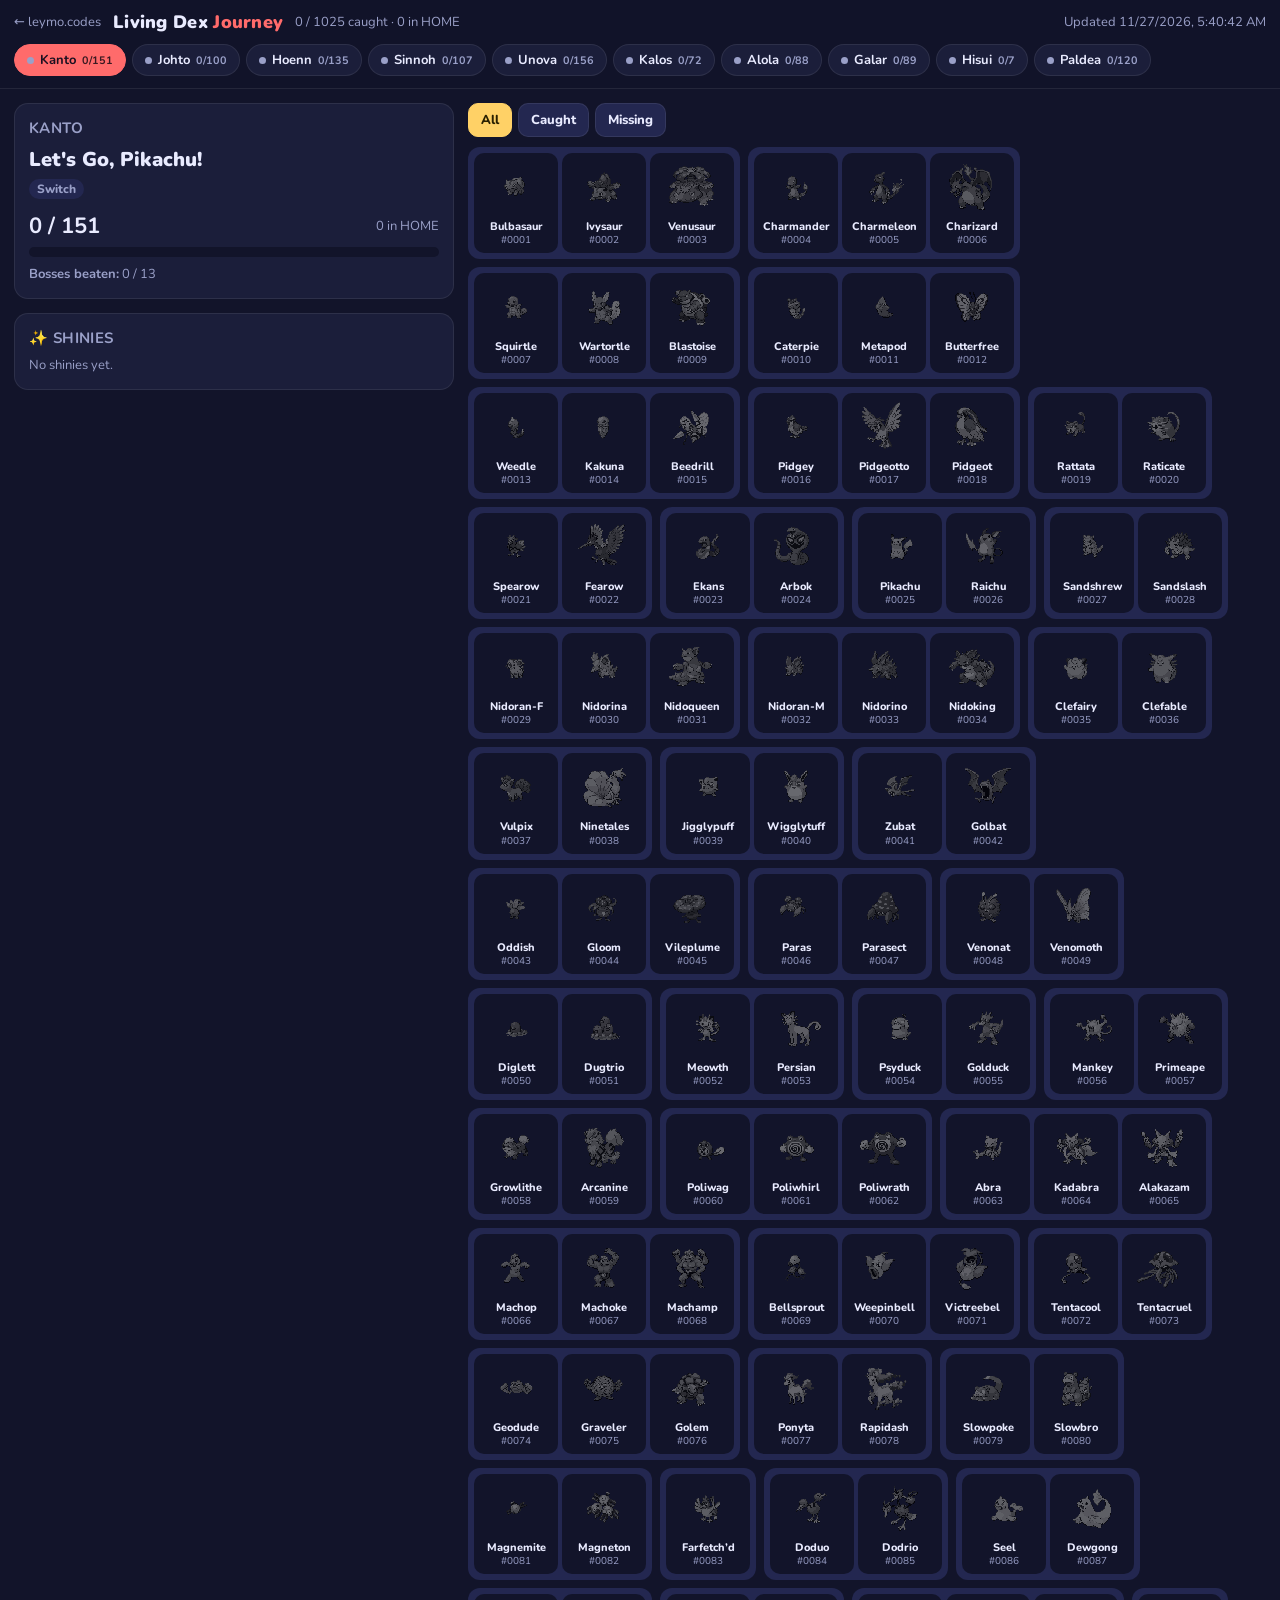
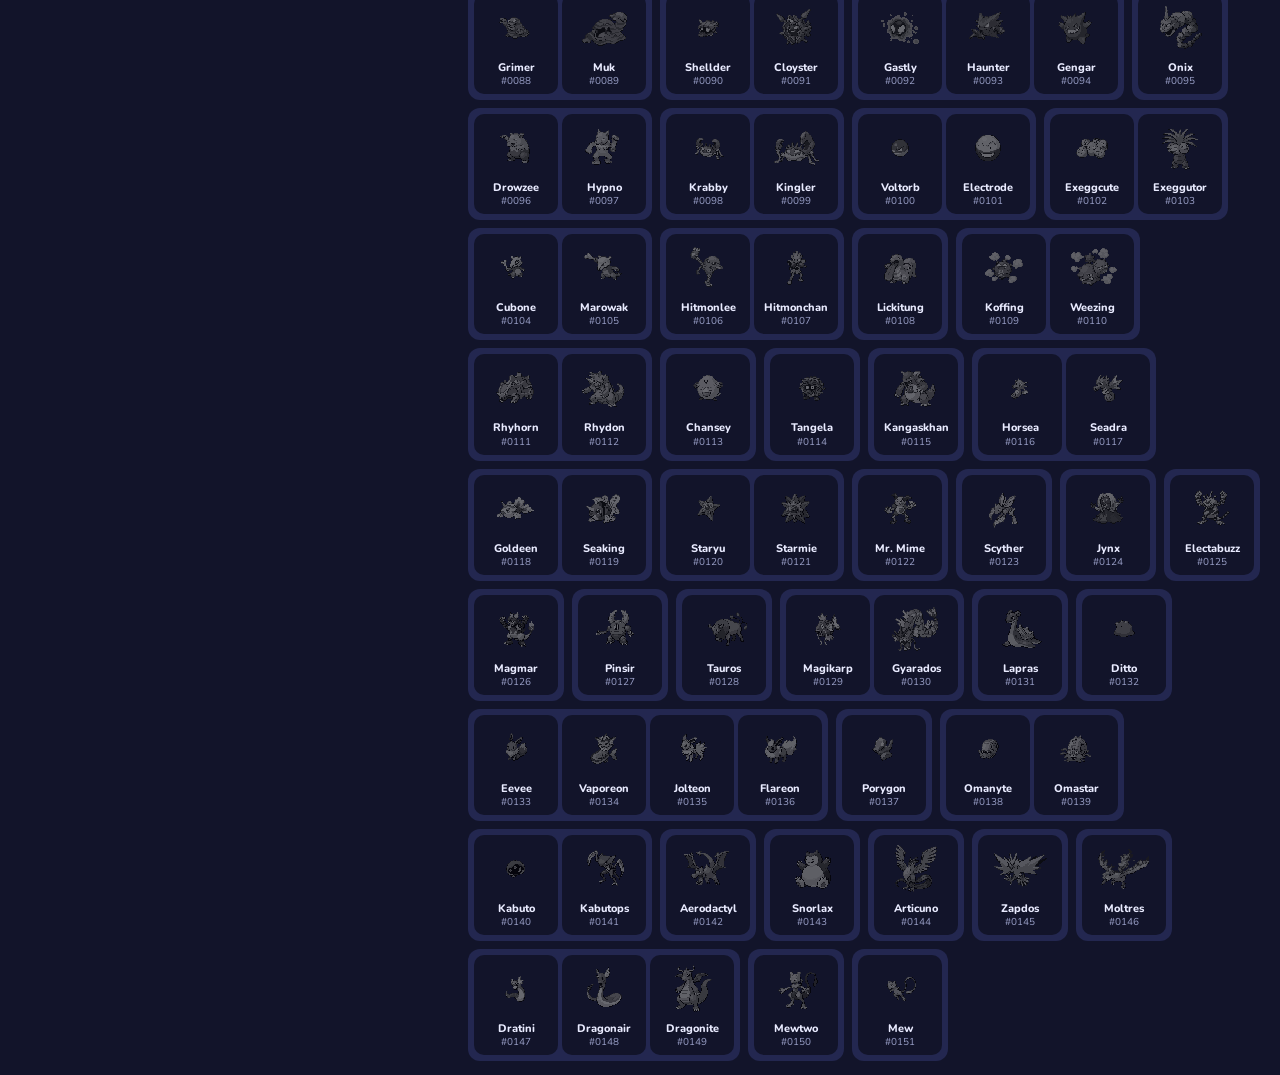
==== livingdex/index.html @ 17315342 "Add Living Dex Journey page Read-only page at /livingdex showing living dex progress, shinies and Ha" ====
<!DOCTYPE html>
<html lang="en">
<head>
<meta charset="utf-8">
<title>Living Dex Journey — Leymo</title>
<meta name="viewport" content="width=device-width, initial-scale=1">
<link rel="preconnect" href="https://fonts.googleapis.com">
<link href="https://fonts.googleapis.com/css2?family=Nunito:wght@500;700;800;900&display=swap" rel="stylesheet">
<style>
:root{
  --bg:#12142a; --panel:#1b1e3a; --panel2:#232750; --line:rgba(255,255,255,.08);
  --text:#e9ebff; --muted:#9aa0c8; --accent:#ff6b6b; --accent2:#ffd166; --good:#5ee0a0; --bad:#ff5d73; --home:#7cc4ff;
  --r:14px;
}
*{box-sizing:border-box}
html,body{margin:0;font-family:Nunito,"Segoe UI",system-ui,sans-serif;color:var(--text)}
body.control{background:var(--bg)}
body.overlay{background:transparent;overflow:hidden}
button,input,select{font:inherit;color:inherit}
.hidden{display:none!important}

/* ---------- CONTROL ---------- */
header{position:sticky;top:0;z-index:5;background:rgba(18,20,42,.95);backdrop-filter:blur(6px);border-bottom:1px solid var(--line);padding:10px 14px}
.topline{display:flex;align-items:center;gap:12px;flex-wrap:wrap}
.brand{font-weight:900;font-size:18px;letter-spacing:.3px}
.brand span{color:var(--accent)}
.total{color:var(--muted);font-size:13px}
.bank{margin-left:auto;font-size:13px;padding:5px 10px;border-radius:999px;background:rgba(255,93,115,.15);color:#ffb3bf;border:1px solid rgba(255,93,115,.35)}
.tabs{display:flex;gap:6px;margin-top:10px;overflow-x:auto;padding-bottom:2px}
.tab{flex:0 0 auto;border:1px solid var(--line);background:var(--panel);border-radius:999px;padding:6px 12px;cursor:pointer;font-weight:700;font-size:13px;display:flex;gap:6px;align-items:center}
.tab small{color:var(--muted);font-weight:700}
.tab.on{background:var(--accent);border-color:var(--accent);color:#1a1020}
.tab.on small{color:#3b1a22}
.tab .dot{width:7px;height:7px;border-radius:50%;background:var(--muted)}
.tab .dot.done{background:var(--good)}
.tab .dot.ds{background:#ffb3bf}
main{padding:14px;display:grid;grid-template-columns:minmax(320px,440px) 1fr;gap:14px;align-items:start}
@media (max-width:860px){main{grid-template-columns:1fr}}
.card{background:var(--panel);border:1px solid var(--line);border-radius:var(--r);padding:14px;margin-bottom:14px}
.card h2{margin:0 0 8px;font-size:15px;letter-spacing:.4px;text-transform:uppercase;color:var(--muted)}
.gname{font-size:20px;font-weight:900;margin:0}
.chip{display:inline-block;font-size:12px;font-weight:800;padding:2px 8px;border-radius:999px;background:var(--panel2);color:var(--muted);margin:6px 6px 0 0}
.chip.warn{background:rgba(255,93,115,.18);color:#ffb3bf}
.small{font-size:13px;color:var(--muted);line-height:1.45;margin:8px 0 0}
.row{display:flex;gap:8px;align-items:center;flex-wrap:wrap}
.btn{border:1px solid var(--line);background:var(--panel2);border-radius:10px;padding:7px 12px;cursor:pointer;font-weight:800;font-size:13px}
.btn:hover{border-color:rgba(255,255,255,.25)}
.btn.primary{background:var(--accent);border-color:var(--accent);color:#1a1020}
input[type=number],input[type=text],select{background:var(--bg);border:1px solid var(--line);border-radius:10px;padding:7px 10px;width:100%}
input[type=number]{width:80px}
.capbox{display:flex;gap:12px;align-items:stretch;margin:4px 0 10px}
.capbig{flex:1;background:var(--bg);border-radius:12px;padding:10px 12px}
.capbig .lbl{font-size:12px;color:var(--muted);font-weight:800;text-transform:uppercase}
.capbig .val{font-size:26px;font-weight:900}
.status{font-weight:900;border-radius:10px;padding:8px 10px;text-align:center;margin-top:8px}
.status.ok{background:rgba(94,224,160,.15);color:var(--good)}
.status.over{background:rgba(255,93,115,.18);color:var(--bad)}
.boss{display:grid;grid-template-columns:22px 1fr 64px;gap:8px;align-items:center;padding:5px 6px;border-radius:8px}
.boss.next{background:rgba(255,209,102,.12);outline:1px solid rgba(255,209,102,.4)}
.boss.beat .bn{text-decoration:line-through;color:var(--muted)}
.boss input[type=number]{width:64px;padding:4px 6px}
.boss input[type=checkbox]{width:18px;height:18px;accent-color:var(--accent)}
.bosses{max-height:360px;overflow:auto;margin-top:6px}
.bar{height:10px;background:var(--bg);border-radius:999px;overflow:hidden;display:flex}
.bar i{display:block;height:100%}
.bar .c{background:var(--accent2)} .bar .h{background:var(--home)}
.legend{display:flex;gap:12px;font-size:12px;color:var(--muted);margin-top:6px;flex-wrap:wrap}
.legend b{display:inline-block;width:10px;height:10px;border-radius:3px;margin-right:4px;vertical-align:-1px}
.filters{display:flex;gap:6px;flex-wrap:wrap;margin-bottom:10px}
.filters .btn.on{background:var(--accent2);color:#2a2000;border-color:var(--accent2)}
.fam{display:flex;gap:10px;align-items:center;padding:8px;border-radius:12px;background:var(--panel2);margin-bottom:8px;flex-wrap:wrap}
.fam .need{min-width:150px;font-weight:900;font-size:14px}
.fam .need small{display:block;color:var(--muted);font-weight:700;font-size:12px}
.mons{display:flex;gap:6px;flex-wrap:wrap}
.mon{width:84px;border-radius:10px;background:var(--bg);border:2px solid transparent;padding:4px;text-align:center;cursor:pointer;position:relative;user-select:none}
.mon img{width:56px;height:56px;image-rendering:pixelated;filter:grayscale(1) brightness(.55);opacity:.7}
.mon .nm{font-size:11px;font-weight:800;line-height:1.1;white-space:nowrap;overflow:hidden;text-overflow:ellipsis}
.mon .no{font-size:10px;color:var(--muted)}
.mon.s1{border-color:var(--accent2)} .mon.s1 img{filter:none;opacity:1}
.mon.s2{border-color:var(--home)} .mon.s2 img{filter:none;opacity:1}
.mon .tag{position:absolute;top:3px;right:3px;font-size:9px;font-weight:900;padding:1px 4px;border-radius:5px;background:var(--panel2);color:var(--muted)}
.mon .tag.M{background:rgba(255,93,115,.25);color:#ffb3bf}
.mon .tag.L{background:rgba(255,209,102,.2);color:var(--accent2)}
.mon .tag.D{background:rgba(124,196,255,.2);color:var(--home)}
.mon .st{position:absolute;top:3px;left:3px;font-size:9px;font-weight:900;padding:1px 4px;border-radius:5px}
.mon.s1 .st{background:var(--accent2);color:#2a2000}
.mon.s2 .st{background:var(--home);color:#06223a}
.toggle{display:flex;align-items:center;gap:8px;font-size:14px;font-weight:700;margin:6px 0}
.toggle input{width:18px;height:18px;accent-color:var(--accent)}
.shinyrow{display:flex;gap:8px;align-items:center;margin-top:8px}
.shinyrow img{width:56px;height:56px;image-rendering:pixelated}
code{background:var(--bg);padding:2px 6px;border-radius:6px;font-size:12px;word-break:break-all}
ol.help{padding-left:18px;margin:6px 0 0;font-size:13px;color:var(--muted);line-height:1.55}

/* ---------- OVERLAY ---------- */
.ov{width:440px;margin:10px;padding:14px 16px 12px;border-radius:18px;background:rgba(18,20,42,.86);border:2px solid rgba(255,107,107,.55);box-shadow:0 8px 30px rgba(0,0,0,.45)}
.ov-top{display:flex;justify-content:space-between;align-items:baseline;gap:10px}
.ov-region{font-weight:900;font-size:22px;letter-spacing:.5px}
.ov-region span{color:var(--accent)}
.ov-game{font-size:13px;color:var(--muted);font-weight:800;text-align:right}
.ov-sec{margin-top:10px}
.ov-lbl{font-size:11px;font-weight:900;letter-spacing:1px;text-transform:uppercase;color:var(--muted)}
.ov-dexnum{font-weight:900;font-size:18px}
.ov-dexnum small{font-size:12px;color:var(--muted);font-weight:800}
.ov-cap{display:flex;gap:8px;align-items:center}
.ov-cap .boss-n{flex:1;font-weight:900;font-size:16px;line-height:1.15}
.ov-cap .boss-n small{display:block;font-size:12px;color:var(--muted)}
.ov-pill{font-weight:900;font-size:15px;padding:6px 10px;border-radius:12px;background:var(--panel2);text-align:center;line-height:1.1}
.ov-pill small{display:block;font-size:10px;color:var(--muted);letter-spacing:.8px}
.ov-pill.ok{background:rgba(94,224,160,.18);color:var(--good)}
.ov-pill.over{background:rgba(255,93,115,.22);color:var(--bad);animation:pulse 1.2s ease-in-out infinite}
@keyframes pulse{50%{box-shadow:0 0 0 4px rgba(255,93,115,.25)}}
.ov-bottom{display:flex;gap:10px;align-items:center;margin-top:10px}
.ov-bottom img{width:48px;height:48px;image-rendering:pixelated}
.ov-mini{flex:1;font-size:13px;font-weight:800}
.ov-mini small{display:block;font-size:11px;color:var(--muted);font-weight:800}
.ov-bank{margin-top:8px;font-size:12px;font-weight:900;color:#ffb3bf;text-align:center}
.pop{animation:pop .5s ease}
@keyframes pop{0%{transform:scale(1)}40%{transform:scale(1.04)}100%{transform:scale(1)}}
.how{margin-top:8px;display:grid;gap:3px;width:100%}
.how div{font-size:12px;color:var(--muted);line-height:1.35}
.how b{color:var(--text);font-weight:800}
.k{display:inline-block;font-size:10px;font-weight:900;padding:1px 5px;border-radius:5px;margin-right:4px;vertical-align:1px}
.k.wild{background:rgba(94,224,160,.15);color:var(--good)}
.k.evolve,.k.breed{background:rgba(255,255,255,.08);color:var(--text)}
.k.trade{background:rgba(124,196,255,.18);color:var(--home)}
.k.exclusive,.k.none{background:rgba(255,93,115,.2);color:#ffb3bf}
.k.event{background:rgba(255,93,115,.2);color:#ffb3bf}
.k.special,.k.dlc{background:rgba(255,209,102,.18);color:var(--accent2)}
.mon.cant img{opacity:.35}
.cantlist{font-size:12px;color:var(--muted);line-height:1.5;margin:4px 0 8px}
.cantlist b{color:var(--text)}
table.rw{width:100%;border-collapse:collapse;font-size:12px}
table.rw td{padding:4px 2px;border-top:1px solid var(--line);color:var(--muted);vertical-align:top}
table.rw td:last-child{color:var(--accent2);font-weight:800;text-align:right;white-space:nowrap}
select.var{width:auto;margin-top:8px}
.hrow{display:flex;gap:6px;align-items:center;margin-bottom:6px}
.hrow img,.hrow .himg{width:40px;height:40px;flex:0 0 40px;image-rendering:pixelated}
.hrow input[type=text]{padding:5px 8px;min-width:0}
.hlab{flex:0 0 64px;font-size:12px;font-weight:900;color:var(--muted)}
.hlab.hi{color:var(--accent2)}
.hsh{display:flex;align-items:center;gap:2px;font-size:13px;cursor:pointer}
.hsh input{accent-color:var(--accent2)}
.hf{width:860px;margin:10px;padding:18px 20px;border-radius:20px;background:rgba(18,20,42,.9);border:2px solid rgba(255,209,102,.6)}
.hf-title{font-size:26px;font-weight:900}
.hf-game{color:var(--muted);font-weight:800;font-size:14px}
.hf-team{display:grid;grid-template-columns:repeat(6,1fr);gap:10px;margin-top:14px}
.hf-slot{background:var(--panel2);border-radius:14px;padding:8px 6px 10px;text-align:center;border:2px solid transparent}
.hf-slot.mvp{border-color:var(--accent2);background:rgba(255,209,102,.12)}
.hf-slot img,.hf-empty{width:96px;height:96px;image-rendering:pixelated;display:block;margin:0 auto}
.hf-empty{line-height:96px;font-size:30px;color:var(--muted)}
.hf-tag{font-size:11px;font-weight:900;letter-spacing:.5px;color:var(--accent2)}
.hf-nick{font-weight:900;font-size:15px;white-space:nowrap;overflow:hidden;text-overflow:ellipsis}
.hf-sp{font-size:11px;color:var(--muted);font-weight:800;min-height:14px}
.hf-hml{margin-top:14px;font-size:11px;font-weight:900;letter-spacing:1px;text-transform:uppercase;color:var(--muted)}
.hf-hms{display:flex;gap:10px;margin-top:6px}
.hf-hm{flex:1;display:flex;gap:6px;align-items:center;background:var(--panel2);border-radius:12px;padding:6px 10px;font-size:14px}
.hf-hm img{width:48px;height:48px;image-rendering:pixelated}
.hf-hm span{color:var(--muted);font-size:12px}
.hf-hm small{display:block;color:var(--muted);font-size:12px}
.hf.hf-pub{width:auto;margin:0 0 14px}
.hf.hf-pub .hf-team{grid-template-columns:repeat(auto-fit,minmax(110px,1fr))}
.hf.hf-pub .hf-hms{flex-wrap:wrap}
.pgrid{display:flex;flex-wrap:wrap;gap:8px}
.pfam{display:flex;gap:4px;padding:6px;border-radius:12px;background:var(--panel2)}
</style>
</head>
<body class="control">
<div id="app"></div>
<script>
const SPECIES = [[1,"Bulbasaur",1,0,""],[2,"Ivysaur",1,1,""],[3,"Venusaur",1,2,""],[4,"Charmander",4,0,""],[5,"Charmeleon",4,4,""],[6,"Charizard",4,5,""],[7,"Squirtle",7,0,""],[8,"Wartortle",7,7,""],[9,"Blastoise",7,8,""],[10,"Caterpie",10,0,""],[11,"Metapod",10,10,""],[12,"Butterfree",10,11,""],[13,"Weedle",13,0,""],[14,"Kakuna",13,13,""],[15,"Beedrill",13,14,""],[16,"Pidgey",16,0,""],[17,"Pidgeotto",16,16,""],[18,"Pidgeot",16,17,""],[19,"Rattata",19,0,""],[20,"Raticate",19,19,""],[21,"Spearow",21,0,""],[22,"Fearow",21,21,""],[23,"Ekans",23,0,""],[24,"Arbok",23,23,""],[25,"Pikachu",172,172,""],[26,"Raichu",172,25,""],[27,"Sandshrew",27,0,""],[28,"Sandslash",27,27,""],[29,"Nidoran-F",29,0,""],[30,"Nidorina",29,29,""],[31,"Nidoqueen",29,30,""],[32,"Nidoran-M",32,0,""],[33,"Nidorino",32,32,""],[34,"Nidoking",32,33,""],[35,"Clefairy",173,173,""],[36,"Clefable",173,35,""],[37,"Vulpix",37,0,""],[38,"Ninetales",37,37,""],[39,"Jigglypuff",174,174,""],[40,"Wigglytuff",174,39,""],[41,"Zubat",41,0,""],[42,"Golbat",41,41,""],[43,"Oddish",43,0,""],[44,"Gloom",43,43,""],[45,"Vileplume",43,44,""],[46,"Paras",46,0,""],[47,"Parasect",46,46,""],[48,"Venonat",48,0,""],[49,"Venomoth",48,48,""],[50,"Diglett",50,0,""],[51,"Dugtrio",50,50,""],[52,"Meowth",52,0,""],[53,"Persian",52,52,""],[54,"Psyduck",54,0,""],[55,"Golduck",54,54,""],[56,"Mankey",56,0,""],[57,"Primeape",56,56,""],[58,"Growlithe",58,0,""],[59,"Arcanine",58,58,""],[60,"Poliwag",60,0,""],[61,"Poliwhirl",60,60,""],[62,"Poliwrath",60,61,""],[63,"Abra",63,0,""],[64,"Kadabra",63,63,""],[65,"Alakazam",63,64,""],[66,"Machop",66,0,""],[67,"Machoke",66,66,""],[68,"Machamp",66,67,""],[69,"Bellsprout",69,0,""],[70,"Weepinbell",69,69,""],[71,"Victreebel",69,70,""],[72,"Tentacool",72,0,""],[73,"Tentacruel",72,72,""],[74,"Geodude",74,0,""],[75,"Graveler",74,74,""],[76,"Golem",74,75,""],[77,"Ponyta",77,0,""],[78,"Rapidash",77,77,""],[79,"Slowpoke",79,0,""],[80,"Slowbro",79,79,""],[81,"Magnemite",81,0,""],[82,"Magneton",81,81,""],[83,"Farfetch’d",83,0,""],[84,"Doduo",84,0,""],[85,"Dodrio",84,84,""],[86,"Seel",86,0,""],[87,"Dewgong",86,86,""],[88,"Grimer",88,0,""],[89,"Muk",88,88,""],[90,"Shellder",90,0,""],[91,"Cloyster",90,90,""],[92,"Gastly",92,0,""],[93,"Haunter",92,92,""],[94,"Gengar",92,93,""],[95,"Onix",95,0,""],[96,"Drowzee",96,0,""],[97,"Hypno",96,96,""],[98,"Krabby",98,0,""],[99,"Kingler",98,98,""],[100,"Voltorb",100,0,""],[101,"Electrode",100,100,""],[102,"Exeggcute",102,0,""],[103,"Exeggutor",102,102,""],[104,"Cubone",104,0,""],[105,"Marowak",104,104,""],[106,"Hitmonlee",236,236,""],[107,"Hitmonchan",236,236,""],[108,"Lickitung",108,0,""],[109,"Koffing",109,0,""],[110,"Weezing",109,109,""],[111,"Rhyhorn",111,0,""],[112,"Rhydon",111,111,""],[113,"Chansey",440,440,""],[114,"Tangela",114,0,""],[115,"Kangaskhan",115,0,""],[116,"Horsea",116,0,""],[117,"Seadra",116,116,""],[118,"Goldeen",118,0,""],[119,"Seaking",118,118,""],[120,"Staryu",120,0,""],[121,"Starmie",120,120,""],[122,"Mr. Mime",439,439,""],[123,"Scyther",123,0,""],[124,"Jynx",238,238,""],[125,"Electabuzz",239,239,""],[126,"Magmar",240,240,""],[127,"Pinsir",127,0,""],[128,"Tauros",128,0,""],[129,"Magikarp",129,0,""],[130,"Gyarados",129,129,""],[131,"Lapras",131,0,""],[132,"Ditto",132,0,""],[133,"Eevee",133,0,""],[134,"Vaporeon",133,133,""],[135,"Jolteon",133,133,""],[136,"Flareon",133,133,""],[137,"Porygon",137,0,""],[138,"Omanyte",138,0,""],[139,"Omastar",138,138,""],[140,"Kabuto",140,0,""],[141,"Kabutops",140,140,""],[142,"Aerodactyl",142,0,""],[143,"Snorlax",446,446,""],[144,"Articuno",144,0,"L"],[145,"Zapdos",145,0,"L"],[146,"Moltres",146,0,"L"],[147,"Dratini",147,0,""],[148,"Dragonair",147,147,""],[149,"Dragonite",147,148,""],[150,"Mewtwo",150,0,"L"],[151,"Mew",151,0,"M"],[152,"Chikorita",152,0,""],[153,"Bayleef",152,152,""],[154,"Meganium",152,153,""],[155,"Cyndaquil",155,0,""],[156,"Quilava",155,155,""],[157,"Typhlosion",155,156,""],[158,"Totodile",158,0,""],[159,"Croconaw",158,158,""],[160,"Feraligatr",158,159,""],[161,"Sentret",161,0,""],[162,"Furret",161,161,""],[163,"Hoothoot",163,0,""],[164,"Noctowl",163,163,""],[165,"Ledyba",165,0,""],[166,"Ledian",165,165,""],[167,"Spinarak",167,0,""],[168,"Ariados",167,167,""],[169,"Crobat",41,42,""],[170,"Chinchou",170,0,""],[171,"Lanturn",170,170,""],[172,"Pichu",172,0,""],[173,"Cleffa",173,0,""],[174,"Igglybuff",174,0,""],[175,"Togepi",175,0,""],[176,"Togetic",175,175,""],[177,"Natu",177,0,""],[178,"Xatu",177,177,""],[179,"Mareep",179,0,""],[180,"Flaaffy",179,179,""],[181,"Ampharos",179,180,""],[182,"Bellossom",43,44,""],[183,"Marill",298,298,""],[184,"Azumarill",298,183,""],[185,"Sudowoodo",438,438,""],[186,"Politoed",60,61,""],[187,"Hoppip",187,0,""],[188,"Skiploom",187,187,""],[189,"Jumpluff",187,188,""],[190,"Aipom",190,0,""],[191,"Sunkern",191,0,""],[192,"Sunflora",191,191,""],[193,"Yanma",193,0,""],[194,"Wooper",194,0,""],[195,"Quagsire",194,194,""],[196,"Espeon",133,133,""],[197,"Umbreon",133,133,""],[198,"Murkrow",198,0,""],[199,"Slowking",79,79,""],[200,"Misdreavus",200,0,""],[201,"Unown",201,0,""],[202,"Wobbuffet",360,360,""],[203,"Girafarig",203,0,""],[204,"Pineco",204,0,""],[205,"Forretress",204,204,""],[206,"Dunsparce",206,0,""],[207,"Gligar",207,0,""],[208,"Steelix",95,95,""],[209,"Snubbull",209,0,""],[210,"Granbull",209,209,""],[211,"Qwilfish",211,0,""],[212,"Scizor",123,123,""],[213,"Shuckle",213,0,""],[214,"Heracross",214,0,""],[215,"Sneasel",215,0,""],[216,"Teddiursa",216,0,""],[217,"Ursaring",216,216,""],[218,"Slugma",218,0,""],[219,"Magcargo",218,218,""],[220,"Swinub",220,0,""],[221,"Piloswine",220,220,""],[222,"Corsola",222,0,""],[223,"Remoraid",223,0,""],[224,"Octillery",223,223,""],[225,"Delibird",225,0,""],[226,"Mantine",458,458,""],[227,"Skarmory",227,0,""],[228,"Houndour",228,0,""],[229,"Houndoom",228,228,""],[230,"Kingdra",116,117,""],[231,"Phanpy",231,0,""],[232,"Donphan",231,231,""],[233,"Porygon2",137,137,""],[234,"Stantler",234,0,""],[235,"Smeargle",235,0,""],[236,"Tyrogue",236,0,""],[237,"Hitmontop",236,236,""],[238,"Smoochum",238,0,""],[239,"Elekid",239,0,""],[240,"Magby",240,0,""],[241,"Miltank",241,0,""],[242,"Blissey",440,113,""],[243,"Raikou",243,0,"L"],[244,"Entei",244,0,"L"],[245,"Suicune",245,0,"L"],[246,"Larvitar",246,0,""],[247,"Pupitar",246,246,""],[248,"Tyranitar",246,247,""],[249,"Lugia",249,0,"L"],[250,"Ho-Oh",250,0,"L"],[251,"Celebi",251,0,"M"],[252,"Treecko",252,0,""],[253,"Grovyle",252,252,""],[254,"Sceptile",252,253,""],[255,"Torchic",255,0,""],[256,"Combusken",255,255,""],[257,"Blaziken",255,256,""],[258,"Mudkip",258,0,""],[259,"Marshtomp",258,258,""],[260,"Swampert",258,259,""],[261,"Poochyena",261,0,""],[262,"Mightyena",261,261,""],[263,"Zigzagoon",263,0,""],[264,"Linoone",263,263,""],[265,"Wurmple",265,0,""],[266,"Silcoon",265,265,""],[267,"Beautifly",265,266,""],[268,"Cascoon",265,265,""],[269,"Dustox",265,268,""],[270,"Lotad",270,0,""],[271,"Lombre",270,270,""],[272,"Ludicolo",270,271,""],[273,"Seedot",273,0,""],[274,"Nuzleaf",273,273,""],[275,"Shiftry",273,274,""],[276,"Taillow",276,0,""],[277,"Swellow",276,276,""],[278,"Wingull",278,0,""],[279,"Pelipper",278,278,""],[280,"Ralts",280,0,""],[281,"Kirlia",280,280,""],[282,"Gardevoir",280,281,""],[283,"Surskit",283,0,""],[284,"Masquerain",283,283,""],[285,"Shroomish",285,0,""],[286,"Breloom",285,285,""],[287,"Slakoth",287,0,""],[288,"Vigoroth",287,287,""],[289,"Slaking",287,288,""],[290,"Nincada",290,0,""],[291,"Ninjask",290,290,""],[292,"Shedinja",290,290,""],[293,"Whismur",293,0,""],[294,"Loudred",293,293,""],[295,"Exploud",293,294,""],[296,"Makuhita",296,0,""],[297,"Hariyama",296,296,""],[298,"Azurill",298,0,""],[299,"Nosepass",299,0,""],[300,"Skitty",300,0,""],[301,"Delcatty",300,300,""],[302,"Sableye",302,0,""],[303,"Mawile",303,0,""],[304,"Aron",304,0,""],[305,"Lairon",304,304,""],[306,"Aggron",304,305,""],[307,"Meditite",307,0,""],[308,"Medicham",307,307,""],[309,"Electrike",309,0,""],[310,"Manectric",309,309,""],[311,"Plusle",311,0,""],[312,"Minun",312,0,""],[313,"Volbeat",313,0,""],[314,"Illumise",314,0,""],[315,"Roselia",406,406,""],[316,"Gulpin",316,0,""],[317,"Swalot",316,316,""],[318,"Carvanha",318,0,""],[319,"Sharpedo",318,318,""],[320,"Wailmer",320,0,""],[321,"Wailord",320,320,""],[322,"Numel",322,0,""],[323,"Camerupt",322,322,""],[324,"Torkoal",324,0,""],[325,"Spoink",325,0,""],[326,"Grumpig",325,325,""],[327,"Spinda",327,0,""],[328,"Trapinch",328,0,""],[329,"Vibrava",328,328,""],[330,"Flygon",328,329,""],[331,"Cacnea",331,0,""],[332,"Cacturne",331,331,""],[333,"Swablu",333,0,""],[334,"Altaria",333,333,""],[335,"Zangoose",335,0,""],[336,"Seviper",336,0,""],[337,"Lunatone",337,0,""],[338,"Solrock",338,0,""],[339,"Barboach",339,0,""],[340,"Whiscash",339,339,""],[341,"Corphish",341,0,""],[342,"Crawdaunt",341,341,""],[343,"Baltoy",343,0,""],[344,"Claydol",343,343,""],[345,"Lileep",345,0,""],[346,"Cradily",345,345,""],[347,"Anorith",347,0,""],[348,"Armaldo",347,347,""],[349,"Feebas",349,0,""],[350,"Milotic",349,349,""],[351,"Castform",351,0,""],[352,"Kecleon",352,0,""],[353,"Shuppet",353,0,""],[354,"Banette",353,353,""],[355,"Duskull",355,0,""],[356,"Dusclops",355,355,""],[357,"Tropius",357,0,""],[358,"Chimecho",433,433,""],[359,"Absol",359,0,""],[360,"Wynaut",360,0,""],[361,"Snorunt",361,0,""],[362,"Glalie",361,361,""],[363,"Spheal",363,0,""],[364,"Sealeo",363,363,""],[365,"Walrein",363,364,""],[366,"Clamperl",366,0,""],[367,"Huntail",366,366,""],[368,"Gorebyss",366,366,""],[369,"Relicanth",369,0,""],[370,"Luvdisc",370,0,""],[371,"Bagon",371,0,""],[372,"Shelgon",371,371,""],[373,"Salamence",371,372,""],[374,"Beldum",374,0,""],[375,"Metang",374,374,""],[376,"Metagross",374,375,""],[377,"Regirock",377,0,"L"],[378,"Regice",378,0,"L"],[379,"Registeel",379,0,"L"],[380,"Latias",380,0,"L"],[381,"Latios",381,0,"L"],[382,"Kyogre",382,0,"L"],[383,"Groudon",383,0,"L"],[384,"Rayquaza",384,0,"L"],[385,"Jirachi",385,0,"M"],[386,"Deoxys",386,0,"M"],[387,"Turtwig",387,0,""],[388,"Grotle",387,387,""],[389,"Torterra",387,388,""],[390,"Chimchar",390,0,""],[391,"Monferno",390,390,""],[392,"Infernape",390,391,""],[393,"Piplup",393,0,""],[394,"Prinplup",393,393,""],[395,"Empoleon",393,394,""],[396,"Starly",396,0,""],[397,"Staravia",396,396,""],[398,"Staraptor",396,397,""],[399,"Bidoof",399,0,""],[400,"Bibarel",399,399,""],[401,"Kricketot",401,0,""],[402,"Kricketune",401,401,""],[403,"Shinx",403,0,""],[404,"Luxio",403,403,""],[405,"Luxray",403,404,""],[406,"Budew",406,0,""],[407,"Roserade",406,315,""],[408,"Cranidos",408,0,""],[409,"Rampardos",408,408,""],[410,"Shieldon",410,0,""],[411,"Bastiodon",410,410,""],[412,"Burmy",412,0,""],[413,"Wormadam",412,412,""],[414,"Mothim",412,412,""],[415,"Combee",415,0,""],[416,"Vespiquen",415,415,""],[417,"Pachirisu",417,0,""],[418,"Buizel",418,0,""],[419,"Floatzel",418,418,""],[420,"Cherubi",420,0,""],[421,"Cherrim",420,420,""],[422,"Shellos",422,0,""],[423,"Gastrodon",422,422,""],[424,"Ambipom",190,190,""],[425,"Drifloon",425,0,""],[426,"Drifblim",425,425,""],[427,"Buneary",427,0,""],[428,"Lopunny",427,427,""],[429,"Mismagius",200,200,""],[430,"Honchkrow",198,198,""],[431,"Glameow",431,0,""],[432,"Purugly",431,431,""],[433,"Chingling",433,0,""],[434,"Stunky",434,0,""],[435,"Skuntank",434,434,""],[436,"Bronzor",436,0,""],[437,"Bronzong",436,436,""],[438,"Bonsly",438,0,""],[439,"Mime Jr.",439,0,""],[440,"Happiny",440,0,""],[441,"Chatot",441,0,""],[442,"Spiritomb",442,0,""],[443,"Gible",443,0,""],[444,"Gabite",443,443,""],[445,"Garchomp",443,444,""],[446,"Munchlax",446,0,""],[447,"Riolu",447,0,""],[448,"Lucario",447,447,""],[449,"Hippopotas",449,0,""],[450,"Hippowdon",449,449,""],[451,"Skorupi",451,0,""],[452,"Drapion",451,451,""],[453,"Croagunk",453,0,""],[454,"Toxicroak",453,453,""],[455,"Carnivine",455,0,""],[456,"Finneon",456,0,""],[457,"Lumineon",456,456,""],[458,"Mantyke",458,0,""],[459,"Snover",459,0,""],[460,"Abomasnow",459,459,""],[461,"Weavile",215,215,""],[462,"Magnezone",81,82,""],[463,"Lickilicky",108,108,""],[464,"Rhyperior",111,112,""],[465,"Tangrowth",114,114,""],[466,"Electivire",239,125,""],[467,"Magmortar",240,126,""],[468,"Togekiss",175,176,""],[469,"Yanmega",193,193,""],[470,"Leafeon",133,133,""],[471,"Glaceon",133,133,""],[472,"Gliscor",207,207,""],[473,"Mamoswine",220,221,""],[474,"Porygon-Z",137,233,""],[475,"Gallade",280,281,""],[476,"Probopass",299,299,""],[477,"Dusknoir",355,356,""],[478,"Froslass",361,361,""],[479,"Rotom",479,0,""],[480,"Uxie",480,0,"L"],[481,"Mesprit",481,0,"L"],[482,"Azelf",482,0,"L"],[483,"Dialga",483,0,"L"],[484,"Palkia",484,0,"L"],[485,"Heatran",485,0,"L"],[486,"Regigigas",486,0,"L"],[487,"Giratina",487,0,"L"],[488,"Cresselia",488,0,"L"],[489,"Phione",489,0,"M"],[490,"Manaphy",490,0,"M"],[491,"Darkrai",491,0,"M"],[492,"Shaymin",492,0,"M"],[493,"Arceus",493,0,"M"],[494,"Victini",494,0,"M"],[495,"Snivy",495,0,""],[496,"Servine",495,495,""],[497,"Serperior",495,496,""],[498,"Tepig",498,0,""],[499,"Pignite",498,498,""],[500,"Emboar",498,499,""],[501,"Oshawott",501,0,""],[502,"Dewott",501,501,""],[503,"Samurott",501,502,""],[504,"Patrat",504,0,""],[505,"Watchog",504,504,""],[506,"Lillipup",506,0,""],[507,"Herdier",506,506,""],[508,"Stoutland",506,507,""],[509,"Purrloin",509,0,""],[510,"Liepard",509,509,""],[511,"Pansage",511,0,""],[512,"Simisage",511,511,""],[513,"Pansear",513,0,""],[514,"Simisear",513,513,""],[515,"Panpour",515,0,""],[516,"Simipour",515,515,""],[517,"Munna",517,0,""],[518,"Musharna",517,517,""],[519,"Pidove",519,0,""],[520,"Tranquill",519,519,""],[521,"Unfezant",519,520,""],[522,"Blitzle",522,0,""],[523,"Zebstrika",522,522,""],[524,"Roggenrola",524,0,""],[525,"Boldore",524,524,""],[526,"Gigalith",524,525,""],[527,"Woobat",527,0,""],[528,"Swoobat",527,527,""],[529,"Drilbur",529,0,""],[530,"Excadrill",529,529,""],[531,"Audino",531,0,""],[532,"Timburr",532,0,""],[533,"Gurdurr",532,532,""],[534,"Conkeldurr",532,533,""],[535,"Tympole",535,0,""],[536,"Palpitoad",535,535,""],[537,"Seismitoad",535,536,""],[538,"Throh",538,0,""],[539,"Sawk",539,0,""],[540,"Sewaddle",540,0,""],[541,"Swadloon",540,540,""],[542,"Leavanny",540,541,""],[543,"Venipede",543,0,""],[544,"Whirlipede",543,543,""],[545,"Scolipede",543,544,""],[546,"Cottonee",546,0,""],[547,"Whimsicott",546,546,""],[548,"Petilil",548,0,""],[549,"Lilligant",548,548,""],[550,"Basculin",550,0,""],[551,"Sandile",551,0,""],[552,"Krokorok",551,551,""],[553,"Krookodile",551,552,""],[554,"Darumaka",554,0,""],[555,"Darmanitan",554,554,""],[556,"Maractus",556,0,""],[557,"Dwebble",557,0,""],[558,"Crustle",557,557,""],[559,"Scraggy",559,0,""],[560,"Scrafty",559,559,""],[561,"Sigilyph",561,0,""],[562,"Yamask",562,0,""],[563,"Cofagrigus",562,562,""],[564,"Tirtouga",564,0,""],[565,"Carracosta",564,564,""],[566,"Archen",566,0,""],[567,"Archeops",566,566,""],[568,"Trubbish",568,0,""],[569,"Garbodor",568,568,""],[570,"Zorua",570,0,""],[571,"Zoroark",570,570,""],[572,"Minccino",572,0,""],[573,"Cinccino",572,572,""],[574,"Gothita",574,0,""],[575,"Gothorita",574,574,""],[576,"Gothitelle",574,575,""],[577,"Solosis",577,0,""],[578,"Duosion",577,577,""],[579,"Reuniclus",577,578,""],[580,"Ducklett",580,0,""],[581,"Swanna",580,580,""],[582,"Vanillite",582,0,""],[583,"Vanillish",582,582,""],[584,"Vanilluxe",582,583,""],[585,"Deerling",585,0,""],[586,"Sawsbuck",585,585,""],[587,"Emolga",587,0,""],[588,"Karrablast",588,0,""],[589,"Escavalier",588,588,""],[590,"Foongus",590,0,""],[591,"Amoonguss",590,590,""],[592,"Frillish",592,0,""],[593,"Jellicent",592,592,""],[594,"Alomomola",594,0,""],[595,"Joltik",595,0,""],[596,"Galvantula",595,595,""],[597,"Ferroseed",597,0,""],[598,"Ferrothorn",597,597,""],[599,"Klink",599,0,""],[600,"Klang",599,599,""],[601,"Klinklang",599,600,""],[602,"Tynamo",602,0,""],[603,"Eelektrik",602,602,""],[604,"Eelektross",602,603,""],[605,"Elgyem",605,0,""],[606,"Beheeyem",605,605,""],[607,"Litwick",607,0,""],[608,"Lampent",607,607,""],[609,"Chandelure",607,608,""],[610,"Axew",610,0,""],[611,"Fraxure",610,610,""],[612,"Haxorus",610,611,""],[613,"Cubchoo",613,0,""],[614,"Beartic",613,613,""],[615,"Cryogonal",615,0,""],[616,"Shelmet",616,0,""],[617,"Accelgor",616,616,""],[618,"Stunfisk",618,0,""],[619,"Mienfoo",619,0,""],[620,"Mienshao",619,619,""],[621,"Druddigon",621,0,""],[622,"Golett",622,0,""],[623,"Golurk",622,622,""],[624,"Pawniard",624,0,""],[625,"Bisharp",624,624,""],[626,"Bouffalant",626,0,""],[627,"Rufflet",627,0,""],[628,"Braviary",627,627,""],[629,"Vullaby",629,0,""],[630,"Mandibuzz",629,629,""],[631,"Heatmor",631,0,""],[632,"Durant",632,0,""],[633,"Deino",633,0,""],[634,"Zweilous",633,633,""],[635,"Hydreigon",633,634,""],[636,"Larvesta",636,0,""],[637,"Volcarona",636,636,""],[638,"Cobalion",638,0,"L"],[639,"Terrakion",639,0,"L"],[640,"Virizion",640,0,"L"],[641,"Tornadus",641,0,"L"],[642,"Thundurus",642,0,"L"],[643,"Reshiram",643,0,"L"],[644,"Zekrom",644,0,"L"],[645,"Landorus",645,0,"L"],[646,"Kyurem",646,0,"L"],[647,"Keldeo",647,0,"M"],[648,"Meloetta",648,0,"M"],[649,"Genesect",649,0,"M"],[650,"Chespin",650,0,""],[651,"Quilladin",650,650,""],[652,"Chesnaught",650,651,""],[653,"Fennekin",653,0,""],[654,"Braixen",653,653,""],[655,"Delphox",653,654,""],[656,"Froakie",656,0,""],[657,"Frogadier",656,656,""],[658,"Greninja",656,657,""],[659,"Bunnelby",659,0,""],[660,"Diggersby",659,659,""],[661,"Fletchling",661,0,""],[662,"Fletchinder",661,661,""],[663,"Talonflame",661,662,""],[664,"Scatterbug",664,0,""],[665,"Spewpa",664,664,""],[666,"Vivillon",664,665,""],[667,"Litleo",667,0,""],[668,"Pyroar",667,667,""],[669,"Flabébé",669,0,""],[670,"Floette",669,669,""],[671,"Florges",669,670,""],[672,"Skiddo",672,0,""],[673,"Gogoat",672,672,""],[674,"Pancham",674,0,""],[675,"Pangoro",674,674,""],[676,"Furfrou",676,0,""],[677,"Espurr",677,0,""],[678,"Meowstic",677,677,""],[679,"Honedge",679,0,""],[680,"Doublade",679,679,""],[681,"Aegislash",679,680,""],[682,"Spritzee",682,0,""],[683,"Aromatisse",682,682,""],[684,"Swirlix",684,0,""],[685,"Slurpuff",684,684,""],[686,"Inkay",686,0,""],[687,"Malamar",686,686,""],[688,"Binacle",688,0,""],[689,"Barbaracle",688,688,""],[690,"Skrelp",690,0,""],[691,"Dragalge",690,690,""],[692,"Clauncher",692,0,""],[693,"Clawitzer",692,692,""],[694,"Helioptile",694,0,""],[695,"Heliolisk",694,694,""],[696,"Tyrunt",696,0,""],[697,"Tyrantrum",696,696,""],[698,"Amaura",698,0,""],[699,"Aurorus",698,698,""],[700,"Sylveon",133,133,""],[701,"Hawlucha",701,0,""],[702,"Dedenne",702,0,""],[703,"Carbink",703,0,""],[704,"Goomy",704,0,""],[705,"Sliggoo",704,704,""],[706,"Goodra",704,705,""],[707,"Klefki",707,0,""],[708,"Phantump",708,0,""],[709,"Trevenant",708,708,""],[710,"Pumpkaboo",710,0,""],[711,"Gourgeist",710,710,""],[712,"Bergmite",712,0,""],[713,"Avalugg",712,712,""],[714,"Noibat",714,0,""],[715,"Noivern",714,714,""],[716,"Xerneas",716,0,"L"],[717,"Yveltal",717,0,"L"],[718,"Zygarde",718,0,"L"],[719,"Diancie",719,0,"M"],[720,"Hoopa",720,0,"M"],[721,"Volcanion",721,0,"M"],[722,"Rowlet",722,0,""],[723,"Dartrix",722,722,""],[724,"Decidueye",722,723,""],[725,"Litten",725,0,""],[726,"Torracat",725,725,""],[727,"Incineroar",725,726,""],[728,"Popplio",728,0,""],[729,"Brionne",728,728,""],[730,"Primarina",728,729,""],[731,"Pikipek",731,0,""],[732,"Trumbeak",731,731,""],[733,"Toucannon",731,732,""],[734,"Yungoos",734,0,""],[735,"Gumshoos",734,734,""],[736,"Grubbin",736,0,""],[737,"Charjabug",736,736,""],[738,"Vikavolt",736,737,""],[739,"Crabrawler",739,0,""],[740,"Crabominable",739,739,""],[741,"Oricorio",741,0,""],[742,"Cutiefly",742,0,""],[743,"Ribombee",742,742,""],[744,"Rockruff",744,0,""],[745,"Lycanroc",744,744,""],[746,"Wishiwashi",746,0,""],[747,"Mareanie",747,0,""],[748,"Toxapex",747,747,""],[749,"Mudbray",749,0,""],[750,"Mudsdale",749,749,""],[751,"Dewpider",751,0,""],[752,"Araquanid",751,751,""],[753,"Fomantis",753,0,""],[754,"Lurantis",753,753,""],[755,"Morelull",755,0,""],[756,"Shiinotic",755,755,""],[757,"Salandit",757,0,""],[758,"Salazzle",757,757,""],[759,"Stufful",759,0,""],[760,"Bewear",759,759,""],[761,"Bounsweet",761,0,""],[762,"Steenee",761,761,""],[763,"Tsareena",761,762,""],[764,"Comfey",764,0,""],[765,"Oranguru",765,0,""],[766,"Passimian",766,0,""],[767,"Wimpod",767,0,""],[768,"Golisopod",767,767,""],[769,"Sandygast",769,0,""],[770,"Palossand",769,769,""],[771,"Pyukumuku",771,0,""],[772,"Type: Null",772,0,"L"],[773,"Silvally",772,772,"L"],[774,"Minior",774,0,""],[775,"Komala",775,0,""],[776,"Turtonator",776,0,""],[777,"Togedemaru",777,0,""],[778,"Mimikyu",778,0,""],[779,"Bruxish",779,0,""],[780,"Drampa",780,0,""],[781,"Dhelmise",781,0,""],[782,"Jangmo-o",782,0,""],[783,"Hakamo-o",782,782,""],[784,"Kommo-o",782,783,""],[785,"Tapu Koko",785,0,"L"],[786,"Tapu Lele",786,0,"L"],[787,"Tapu Bulu",787,0,"L"],[788,"Tapu Fini",788,0,"L"],[789,"Cosmog",789,0,"L"],[790,"Cosmoem",789,789,"L"],[791,"Solgaleo",789,790,"L"],[792,"Lunala",789,790,"L"],[793,"Nihilego",793,0,""],[794,"Buzzwole",794,0,""],[795,"Pheromosa",795,0,""],[796,"Xurkitree",796,0,""],[797,"Celesteela",797,0,""],[798,"Kartana",798,0,""],[799,"Guzzlord",799,0,""],[800,"Necrozma",800,0,"L"],[801,"Magearna",801,0,"M"],[802,"Marshadow",802,0,"M"],[803,"Poipole",803,0,""],[804,"Naganadel",803,803,""],[805,"Stakataka",805,0,""],[806,"Blacephalon",806,0,""],[807,"Zeraora",807,0,"M"],[808,"Meltan",808,0,"M"],[809,"Melmetal",809,0,"M"],[810,"Grookey",810,0,""],[811,"Thwackey",810,810,""],[812,"Rillaboom",810,811,""],[813,"Scorbunny",813,0,""],[814,"Raboot",813,813,""],[815,"Cinderace",813,814,""],[816,"Sobble",816,0,""],[817,"Drizzile",816,816,""],[818,"Inteleon",816,817,""],[819,"Skwovet",819,0,""],[820,"Greedent",819,819,""],[821,"Rookidee",821,0,""],[822,"Corvisquire",821,821,""],[823,"Corviknight",821,822,""],[824,"Blipbug",824,0,""],[825,"Dottler",824,824,""],[826,"Orbeetle",824,825,""],[827,"Nickit",827,0,""],[828,"Thievul",827,827,""],[829,"Gossifleur",829,0,""],[830,"Eldegoss",829,829,""],[831,"Wooloo",831,0,""],[832,"Dubwool",831,831,""],[833,"Chewtle",833,0,""],[834,"Drednaw",833,833,""],[835,"Yamper",835,0,""],[836,"Boltund",835,835,""],[837,"Rolycoly",837,0,""],[838,"Carkol",837,837,""],[839,"Coalossal",837,838,""],[840,"Applin",840,0,""],[841,"Flapple",840,840,""],[842,"Appletun",840,840,""],[843,"Silicobra",843,0,""],[844,"Sandaconda",843,843,""],[845,"Cramorant",845,0,""],[846,"Arrokuda",846,0,""],[847,"Barraskewda",846,846,""],[848,"Toxel",848,0,""],[849,"Toxtricity",848,848,""],[850,"Sizzlipede",850,0,""],[851,"Centiskorch",850,850,""],[852,"Clobbopus",852,0,""],[853,"Grapploct",852,852,""],[854,"Sinistea",854,0,""],[855,"Polteageist",854,854,""],[856,"Hatenna",856,0,""],[857,"Hattrem",856,856,""],[858,"Hatterene",856,857,""],[859,"Impidimp",859,0,""],[860,"Morgrem",859,859,""],[861,"Grimmsnarl",859,860,""],[862,"Obstagoon",862,0,""],[863,"Perrserker",863,0,""],[864,"Cursola",864,0,""],[865,"Sirfetch’d",865,0,""],[866,"Mr. Rime",866,0,""],[867,"Runerigus",867,0,""],[868,"Milcery",868,0,""],[869,"Alcremie",868,868,""],[870,"Falinks",870,0,""],[871,"Pincurchin",871,0,""],[872,"Snom",872,0,""],[873,"Frosmoth",872,872,""],[874,"Stonjourner",874,0,""],[875,"Eiscue",875,0,""],[876,"Indeedee",876,0,""],[877,"Morpeko",877,0,""],[878,"Cufant",878,0,""],[879,"Copperajah",878,878,""],[880,"Dracozolt",880,0,""],[881,"Arctozolt",881,0,""],[882,"Dracovish",882,0,""],[883,"Arctovish",883,0,""],[884,"Duraludon",884,0,""],[885,"Dreepy",885,0,""],[886,"Drakloak",885,885,""],[887,"Dragapult",885,886,""],[888,"Zacian",888,0,"L"],[889,"Zamazenta",889,0,"L"],[890,"Eternatus",890,0,"L"],[891,"Kubfu",891,0,"L"],[892,"Urshifu",891,891,"L"],[893,"Zarude",893,0,"M"],[894,"Regieleki",894,0,"L"],[895,"Regidrago",895,0,"L"],[896,"Glastrier",896,0,"L"],[897,"Spectrier",897,0,"L"],[898,"Calyrex",898,0,"L"],[899,"Wyrdeer",234,234,""],[900,"Kleavor",123,123,""],[901,"Ursaluna",216,217,""],[902,"Basculegion",902,0,""],[903,"Sneasler",903,0,""],[904,"Overqwil",904,0,""],[905,"Enamorus",905,0,"L"],[906,"Sprigatito",906,0,""],[907,"Floragato",906,906,""],[908,"Meowscarada",906,907,""],[909,"Fuecoco",909,0,""],[910,"Crocalor",909,909,""],[911,"Skeledirge",909,910,""],[912,"Quaxly",912,0,""],[913,"Quaxwell",912,912,""],[914,"Quaquaval",912,913,""],[915,"Lechonk",915,0,""],[916,"Oinkologne",915,915,""],[917,"Tarountula",917,0,""],[918,"Spidops",917,917,""],[919,"Nymble",919,0,""],[920,"Lokix",919,919,""],[921,"Pawmi",921,0,""],[922,"Pawmo",921,921,""],[923,"Pawmot",921,922,""],[924,"Tandemaus",924,0,""],[925,"Maushold",924,924,""],[926,"Fidough",926,0,""],[927,"Dachsbun",926,926,""],[928,"Smoliv",928,0,""],[929,"Dolliv",928,928,""],[930,"Arboliva",928,929,""],[931,"Squawkabilly",931,0,""],[932,"Nacli",932,0,""],[933,"Naclstack",932,932,""],[934,"Garganacl",932,933,""],[935,"Charcadet",935,0,""],[936,"Armarouge",935,935,""],[937,"Ceruledge",935,935,""],[938,"Tadbulb",938,0,""],[939,"Bellibolt",938,938,""],[940,"Wattrel",940,0,""],[941,"Kilowattrel",940,940,""],[942,"Maschiff",942,0,""],[943,"Mabosstiff",942,942,""],[944,"Shroodle",944,0,""],[945,"Grafaiai",944,944,""],[946,"Bramblin",946,0,""],[947,"Brambleghast",946,946,""],[948,"Toedscool",948,0,""],[949,"Toedscruel",948,948,""],[950,"Klawf",950,0,""],[951,"Capsakid",951,0,""],[952,"Scovillain",951,951,""],[953,"Rellor",953,0,""],[954,"Rabsca",953,953,""],[955,"Flittle",955,0,""],[956,"Espathra",955,955,""],[957,"Tinkatink",957,0,""],[958,"Tinkatuff",957,957,""],[959,"Tinkaton",957,958,""],[960,"Wiglett",960,0,""],[961,"Wugtrio",960,960,""],[962,"Bombirdier",962,0,""],[963,"Finizen",963,0,""],[964,"Palafin",963,963,""],[965,"Varoom",965,0,""],[966,"Revavroom",965,965,""],[967,"Cyclizar",967,0,""],[968,"Orthworm",968,0,""],[969,"Glimmet",969,0,""],[970,"Glimmora",969,969,""],[971,"Greavard",971,0,""],[972,"Houndstone",971,971,""],[973,"Flamigo",973,0,""],[974,"Cetoddle",974,0,""],[975,"Cetitan",974,974,""],[976,"Veluza",976,0,""],[977,"Dondozo",977,0,""],[978,"Tatsugiri",978,0,""],[979,"Annihilape",56,57,""],[980,"Clodsire",980,0,""],[981,"Farigiraf",203,203,""],[982,"Dudunsparce",206,206,""],[983,"Kingambit",624,625,""],[984,"Great Tusk",984,0,""],[985,"Scream Tail",985,0,""],[986,"Brute Bonnet",986,0,""],[987,"Flutter Mane",987,0,""],[988,"Slither Wing",988,0,""],[989,"Sandy Shocks",989,0,""],[990,"Iron Treads",990,0,""],[991,"Iron Bundle",991,0,""],[992,"Iron Hands",992,0,""],[993,"Iron Jugulis",993,0,""],[994,"Iron Moth",994,0,""],[995,"Iron Thorns",995,0,""],[996,"Frigibax",996,0,""],[997,"Arctibax",996,996,""],[998,"Baxcalibur",996,997,""],[999,"Gimmighoul",999,0,""],[1000,"Gholdengo",999,999,""],[1001,"Wo-Chien",1001,0,"L"],[1002,"Chien-Pao",1002,0,"L"],[1003,"Ting-Lu",1003,0,"L"],[1004,"Chi-Yu",1004,0,"L"],[1005,"Roaring Moon",1005,0,""],[1006,"Iron Valiant",1006,0,""],[1007,"Koraidon",1007,0,"L"],[1008,"Miraidon",1008,0,"L"],[1009,"Walking Wake",1009,0,""],[1010,"Iron Leaves",1010,0,""],[1011,"Dipplin",840,840,""],[1012,"Poltchageist",1012,0,""],[1013,"Sinistcha",1012,1012,""],[1014,"Okidogi",1014,0,"L"],[1015,"Munkidori",1015,0,"L"],[1016,"Fezandipiti",1016,0,"L"],[1017,"Ogerpon",1017,0,"L"],[1018,"Archaludon",884,884,""],[1019,"Hydrapple",840,1011,""],[1020,"Gouging Fire",1020,0,""],[1021,"Raging Bolt",1021,0,""],[1022,"Iron Boulder",1022,0,""],[1023,"Iron Crown",1023,0,""],[1024,"Terapagos",1024,0,"L"],[1025,"Pecharunt",1025,0,"M"]];
const REGIONS = [{"id":"kanto","name":"Kanto","range":[1,151],"platform":"Switch","ds":false,"variants":[{"key":"kanto","game":"Let's Go, Pikachu!","bosses":[["Brock",12],["Misty",19],["Lt. Surge",26],["Erika",34],["Koga",44],["Sabrina",44],["Blaine",48],["Giovanni",50],["Lorelei",52],["Bruno",53],["Agatha",54],["Lance",55],["Champion Trace",57]],"how":{"1":["wild","Viridian Forest · Cerulean City"],"2":["evolve","Evolve Bulbasaur: Lv 16"],"3":["evolve","Evolve Ivysaur: Lv 32"],"4":["wild","Route 3 (Road 3) · Route 4 (Road 4) · Rock Tunnel (Rock Tunnel (1F)) · Rock Tunnel (Rock Tunnel (B1F)) · Route 24 (Road 24)"],"5":["evolve","Evolve Charmander: Lv 16"],"6":["wild","Route 1 (Road 1) · Route 2 (Road 2 (south, towards Viridian City)) · Route 2 (Road 2 (north, towards Pewter City)) · Route 3 (Road 3) · Route 4 (Road 4) · Route 6 (Road 6) (+19 more)"],"7":["wild","Route 24 (Road 24) · Route 25 (Road 25) · Seafoam Islands (Seafoam Islands (1F)) · Seafoam Islands (Seafoam Islands (B1F)) · Seafoam Islands (Seafoam Islands (B2F)) · Vermilion City (+2 more)"],"8":["evolve","Evolve Squirtle: Lv 16"],"9":["evolve","Evolve Wartortle: Lv 36"],"10":["wild","Route 2 (Road 2 (south, towards Viridian City)) · Route 2 (Road 2 (north, towards Pewter City)) · Viridian Forest"],"11":["wild","Viridian Forest"],"12":["wild","Viridian Forest"],"13":["wild","Route 2 (Road 2 (south, towards Viridian City)) · Route 2 (Road 2 (north, towards Pewter City)) · Viridian Forest"],"14":["wild","Viridian Forest"],"15":["evolve","Evolve Kakuna: Lv 10"],"16":["wild","Route 1 (Road 1) · Route 2 (Road 2 (south, towards Viridian City)) · Route 2 (Road 2 (north, towards Pewter City)) · Route 5 (Road 5) · Route 6 (Road 6) · Route 7 (Road 7) (+15 more)"],"17":["wild","Route 1 (Road 1) · Route 2 (Road 2 (south, towards Viridian City)) · Route 2 (Road 2 (north, towards Pewter City)) · Route 5 (Road 5) · Route 6 (Road 6) · Route 7 (Road 7) (+14 more)"],"18":["wild","Route 1 (Road 1) · Route 2 (Road 2 (south, towards Viridian City)) · Route 2 (Road 2 (north, towards Pewter City)) · Route 5 (Road 5) · Route 6 (Road 6) · Route 7 (Road 7) (+14 more)"],"19":["wild","Route 1 (Road 1) · Route 2 (Road 2 (south, towards Viridian City)) · Route 2 (Road 2 (north, towards Pewter City)) · Route 3 (Road 3) · Route 4 (Road 4) · Route 5 (Road 5) (+16 more)"],"20":["wild","Route 7 (Road 7) · Route 8 (Road 8) · Route 9 (Road 9) · Route 10 (Road 10) · Route 11 (Road 11) · Route 16 (Road 16) (+7 more)"],"21":["wild","Route 3 (Road 3) · Route 4 (Road 4) · Route 9 (Road 9) · Route 10 (Road 10) · Route 22 (Road 22) · Route 23 (Road 23)"],"22":["wild","Route 3 (Road 3) · Route 4 (Road 4) · Route 9 (Road 9) · Route 10 (Road 10) · Route 22 (Road 22) · Route 23 (Road 23)"],"23":["exclusive","Let's Go Eevee exclusive — trade online or fill it later"],"24":["exclusive","Evolve Ekans — but Ekans is Let's Go Eevee-exclusive"],"25":["wild","Viridian Forest · Pallet Town"],"26":["wild","Saffron City"],"27":["wild","Route 3 (Road 3) · Route 4 (Road 4) · Celadon City"],"28":["evolve","Evolve Sandshrew: Lv 22"],"29":["wild","Route 9 (Road 9) · Route 10 (Road 10) · Route 22 (Road 22) · Route 23 (Road 23)"],"30":["wild","Route 9 (Road 9) · Route 10 (Road 10) · Route 23 (Road 23)"],"31":["wild","Route 23 (Road 23)"],"32":["wild","Route 9 (Road 9) · Route 10 (Road 10) · Route 22 (Road 22) · Route 23 (Road 23)"],"33":["wild","Route 9 (Road 9) · Route 10 (Road 10) · Route 23 (Road 23)"],"34":["wild","Route 23 (Road 23)"],"35":["wild","Mt. Moon (Mount Moon (1F)) · Mt. Moon (Mount Moon (B2F)) · Mt. Moon (Mount Moon (B1F))"],"36":["wild","Mt. Moon (Mount Moon (B2F))"],"37":["exclusive","Let's Go Eevee exclusive — trade online or fill it later"],"38":["exclusive","Let's Go Eevee exclusive — trade online or fill it later"],"39":["wild","Route 5 (Road 5) · Route 6 (Road 6) · Route 7 (Road 7) · Route 8 (Road 8)"],"40":["evolve","Evolve Jigglypuff: use a Moon Stone"],"41":["wild","Mt. Moon (Mount Moon (1F)) · Mt. Moon (Mount Moon (B2F)) · Rock Tunnel (Rock Tunnel (1F)) · Rock Tunnel (Rock Tunnel (B1F)) · Pokémon Tower (Pokemon Tower (3F)) · Seafoam Islands (Seafoam Islands (1F)) (+15 more)"],"42":["wild","Rock Tunnel (Rock Tunnel (1F)) · Rock Tunnel (Rock Tunnel (B1F)) · Pokémon Tower (Pokemon Tower (3F)) · Seafoam Islands (Seafoam Islands (1F)) · Victory Road (Victory Road 1 (1F)) · Victory Road (Victory Road 1 (2F)) (+11 more)"],"43":["wild","Route 1 (Road 1) · Route 2 (Road 2 (south, towards Viridian City)) · Route 2 (Road 2 (north, towards Pewter City)) · Route 12 (Road 12) · Route 13 (Road 13) · Route 14 (Road 14) (+5 more)"],"44":["wild","Route 12 (Road 12) · Route 13 (Road 13) · Route 14 (Road 14) · Route 15 (Road 15) · Sea Route 21 (Road 21)"],"45":["wild","Sea Route 21 (Road 21)"],"46":["wild","Mt. Moon (Mount Moon (1F)) · Mt. Moon (Mount Moon (B2F)) · Mt. Moon (Mount Moon (B1F))"],"47":["evolve","Evolve Paras: Lv 24"],"48":["wild","Route 14 (Road 14) · Route 15 (Road 15) · Route 24 (Road 24) · Route 25 (Road 25)"],"49":["wild","Route 14 (Road 14) · Route 15 (Road 15)"],"50":["wild","Diglett's Cave (Digletts Cave) · Lavender Town"],"51":["wild","Diglett's Cave (Digletts Cave)"],"52":["exclusive","Let's Go Eevee exclusive — trade online or fill it later"],"53":["wild","Vermilion City"],"54":["wild","Route 4 (Road 4) · Route 6 (Road 6) · Route 17 (Road 17) · Route 24 (Road 24) · Route 25 (Road 25) · Cerulean Cave (Cerulean Cave (1F)) (+1 more)"],"55":["wild","Cerulean Cave (Cerulean Cave (1F)) · Cerulean Cave (Cerulean Cave (B1F))"],"56":["wild","Route 3 (Road 3) · Route 4 (Road 4)"],"57":["evolve","Evolve Mankey: Lv 28"],"58":["wild","Route 5 (Road 5) · Route 6 (Road 6) · Route 7 (Road 7) · Route 8 (Road 8)"],"59":["wild","Route 7 (Road 7) · Route 8 (Road 8)"],"60":["wild","Route 22 (Road 22) · Route 23 (Road 23) · Route 25 (Road 25) · Cerulean Cave (Cerulean Cave (1F)) · Cerulean Cave (Cerulean Cave (B1F))"],"61":["wild","Route 22 (Road 22) · Route 23 (Road 23) · Route 25 (Road 25) · Cerulean Cave (Cerulean Cave (1F)) · Cerulean Cave (Cerulean Cave (B1F))"],"62":["wild","Cerulean Cave (Cerulean Cave (1F)) · Cerulean Cave (Cerulean Cave (B1F))"],"63":["wild","Route 5 (Road 5) · Route 6 (Road 6) · Route 7 (Road 7) · Route 8 (Road 8)"],"64":["wild","Route 7 (Road 7) · Route 8 (Road 8)"],"65":["trade","Evolve Kadabra: trade — trade online, or use a Linking Cord in Legends: Arceus if it lives there"],"66":["wild","Rock Tunnel (Rock Tunnel (1F)) · Rock Tunnel (Rock Tunnel (B1F)) · Victory Road (Victory Road 1 (1F)) · Victory Road (Victory Road 1 (2F)) · Victory Road (Victory Road 1 (3F))"],"67":["wild","Victory Road (Victory Road 1 (1F)) · Victory Road (Victory Road 1 (2F)) · Victory Road (Victory Road 1 (3F))"],"68":["trade","Evolve Machoke: trade — trade online, or use a Linking Cord in Legends: Arceus if it lives there"],"69":["exclusive","Let's Go Eevee exclusive — trade online or fill it later"],"70":["exclusive","Let's Go Eevee exclusive — trade online or fill it later"],"71":["exclusive","Let's Go Eevee exclusive — trade online or fill it later"],"72":["wild","Route 4 (Road 4) · Route 10 (Road 10) · Route 11 (Road 11) · Route 12 (Road 12) · Route 13 (Road 13) · Route 18 (Road 18) (+6 more)"],"73":["wild","Route 4 (Road 4) · Route 10 (Road 10) · Route 11 (Road 11) · Route 12 (Road 12) · Route 13 (Road 13) · Route 18 (Road 18) (+6 more)"],"74":["wild","Mt. Moon (Mount Moon (1F)) · Mt. Moon (Mount Moon (B2F)) · Rock Tunnel (Rock Tunnel (1F)) · Rock Tunnel (Rock Tunnel (B1F)) · Victory Road (Victory Road 1 (1F)) · Victory Road (Victory Road 1 (2F)) (+6 more)"],"75":["wild","Rock Tunnel (Rock Tunnel (1F)) · Rock Tunnel (Rock Tunnel (B1F)) · Victory Road (Victory Road 1 (1F)) · Victory Road (Victory Road 1 (2F)) · Victory Road (Victory Road 1 (3F)) · Cerulean Cave (Cerulean Cave (1F)) (+2 more)"],"76":["trade","Evolve Graveler: trade — trade online, or use a Linking Cord in Legends: Arceus if it lives there"],"77":["wild","Route 17 (Road 17)"],"78":["wild","Route 17 (Road 17)"],"79":["wild","Seafoam Islands (Seafoam Islands (1F)) · Seafoam Islands (Seafoam Islands (B1F)) · Seafoam Islands (Seafoam Islands (B2F)) · Seafoam Islands (Seafoam Islands (B3F)) · Seafoam Islands (Seafoam Islands (B4F))"],"80":["wild","Seafoam Islands (Seafoam Islands (1F)) · Seafoam Islands (Seafoam Islands (B1F)) · Seafoam Islands (Seafoam Islands (B2F)) · Seafoam Islands (Seafoam Islands (B3F)) · Seafoam Islands (Seafoam Islands (B4F))"],"81":["wild","Kanto Power Plant"],"82":["wild","Kanto Power Plant"],"83":["wild","Route 12 (Road 12) · Route 13 (Road 13)"],"84":["wild","Route 16 (Road 16) · Route 17 (Road 17) · Route 18 (Road 18)"],"85":["wild","Route 16 (Road 16) · Route 17 (Road 17) · Route 18 (Road 18)"],"86":["wild","Seafoam Islands (Seafoam Islands (1F)) · Seafoam Islands (Seafoam Islands (B1F)) · Seafoam Islands (Seafoam Islands (B2F)) · Seafoam Islands (Seafoam Islands (B3F)) · Seafoam Islands (Seafoam Islands (B4F))"],"87":["wild","Seafoam Islands (Seafoam Islands (1F)) · Seafoam Islands (Seafoam Islands (B1F)) · Seafoam Islands (Seafoam Islands (B2F)) · Seafoam Islands (Seafoam Islands (B3F)) · Seafoam Islands (Seafoam Islands (B4F))"],"88":["wild","Pokémon Mansion (Pokemon Mansion (1F)) · Kanto Power Plant · Pokémon Mansion (Pokemon Mansion (2F)) · Pokémon Mansion (Pokemon Mansion (3F)) · Pokémon Mansion (Pokemon Mansion (B1F)) · Cinnabar Island"],"89":["wild","Pokémon Mansion (Pokemon Mansion (1F)) · Kanto Power Plant · Pokémon Mansion (Pokemon Mansion (2F)) · Pokémon Mansion (Pokemon Mansion (3F)) · Pokémon Mansion (Pokemon Mansion (B1F))"],"90":["wild","Seafoam Islands (Seafoam Islands (B3F)) · Seafoam Islands (Seafoam Islands (B4F))"],"91":["wild","Seafoam Islands (Seafoam Islands (B3F)) · Seafoam Islands (Seafoam Islands (B4F))"],"92":["wild","Pokémon Tower (Pokemon Tower (3F)) · Pokémon Tower (Pokemon Tower (4F)) · Pokémon Tower (Pokemon Tower (5F)) · Pokémon Tower (Pokemon Tower (6F))"],"93":["wild","Pokémon Tower (Pokemon Tower (3F)) · Pokémon Tower (Pokemon Tower (4F)) · Pokémon Tower (Pokemon Tower (5F)) · Pokémon Tower (Pokemon Tower (6F))"],"94":["trade","Evolve Haunter: trade — trade online, or use a Linking Cord in Legends: Arceus if it lives there"],"95":["wild","Mt. Moon (Mount Moon (1F)) · Mt. Moon (Mount Moon (B2F)) · Rock Tunnel (Rock Tunnel (1F)) · Rock Tunnel (Rock Tunnel (B1F)) · Victory Road (Victory Road 1 (1F)) · Victory Road (Victory Road 1 (2F)) (+2 more)"],"96":["wild","Route 11 (Road 11)"],"97":["evolve","Evolve Drowzee: Lv 26"],"98":["wild","Route 10 (Road 10) · Route 12 (Road 12) · Route 13 (Road 13)"],"99":["wild","Route 12 (Road 12) · Route 13 (Road 13)"],"100":["wild","Kanto Power Plant"],"101":["wild","Kanto Power Plant"],"102":["wild","Route 23 (Road 23)"],"103":["wild","Route 23 (Road 23) · Indigo Plateau"],"104":["wild","Rock Tunnel (Rock Tunnel (1F)) · Rock Tunnel (Rock Tunnel (B1F)) · Pokémon Tower (Pokemon Tower (3F)) · Pokémon Tower (Pokemon Tower (4F)) · Pokémon Tower (Pokemon Tower (5F)) · Pokémon Tower (Pokemon Tower (6F))"],"105":["wild","Fuchsia City"],"106":["wild","Victory Road (Victory Road 1 (2F)) · Saffron City (Fighting Dojo)"],"107":["wild","Victory Road (Victory Road 1 (3F)) · Saffron City (Fighting Dojo)"],"108":["wild","Cerulean Cave (Cerulean Cave (1F)) · Cerulean Cave (Cerulean Cave (2F)) · Cerulean Cave (Cerulean Cave (B1F))"],"109":["exclusive","Let's Go Eevee exclusive — trade online or fill it later"],"110":["exclusive","Let's Go Eevee exclusive — trade online or fill it later"],"111":["wild","Rock Tunnel (Rock Tunnel (1F)) · Rock Tunnel (Rock Tunnel (B1F)) · Victory Road (Victory Road 1 (1F)) · Victory Road (Victory Road 1 (2F)) · Victory Road (Victory Road 1 (3F)) · Cerulean Cave (Cerulean Cave (1F)) (+2 more)"],"112":["wild","Victory Road (Victory Road 1 (1F)) · Victory Road (Victory Road 1 (2F)) · Victory Road (Victory Road 1 (3F)) · Cerulean Cave (Cerulean Cave (1F)) · Cerulean Cave (Cerulean Cave (2F)) · Cerulean Cave (Cerulean Cave (B1F))"],"113":["wild","Route 5 (Road 5) · Route 6 (Road 6) · Route 8 (Road 8) · Route 9 (Road 9) · Route 10 (Road 10) · Route 11 (Road 11) (+24 more)"],"114":["wild","Sea Route 21 (Road 21)"],"115":["wild","Rock Tunnel (Rock Tunnel (1F)) · Rock Tunnel (Rock Tunnel (B1F))"],"116":["wild","Route 11 (Road 11) · Route 12 (Road 12) · Route 13 (Road 13)"],"117":["wild","Route 11 (Road 11) · Route 12 (Road 12) · Route 13 (Road 13)"],"118":["wild","Route 6 (Road 6)"],"119":["wild","Route 6 (Road 6)"],"120":["wild","Route 18 (Road 18) · Sea Route 19 (Road 19) · Sea Route 21 (Road 21)"],"121":["wild","Route 18 (Road 18) · Sea Route 19 (Road 19) · Sea Route 21 (Road 21)"],"122":["wild","Route 11 (Road 11)"],"123":["wild","Route 14 (Road 14) · Route 15 (Road 15)"],"124":["wild","Seafoam Islands (Seafoam Islands (1F)) · Seafoam Islands (Seafoam Islands (B1F)) · Seafoam Islands (Seafoam Islands (B2F)) · Seafoam Islands (Seafoam Islands (B3F)) · Seafoam Islands (Seafoam Islands (B4F))"],"125":["wild","Kanto Power Plant"],"126":["wild","Pokémon Mansion (Pokemon Mansion (1F)) · Pokémon Mansion (Pokemon Mansion (2F)) · Pokémon Mansion (Pokemon Mansion (3F)) · Pokémon Mansion (Pokemon Mansion (B1F))"],"127":["exclusive","Let's Go Eevee exclusive — trade online or fill it later"],"128":["wild","Route 14 (Road 14) · Route 15 (Road 15)"],"129":["wild","Route 4 (Road 4) · Route 6 (Road 6) · Route 10 (Road 10) · Route 11 (Road 11) · Route 12 (Road 12) · Route 13 (Road 13) (+12 more)"],"130":["wild","Sea Route 20 (Road 20)"],"131":["wild","Sea Route 19 (Road 19) · Sea Route 20 (Road 20)"],"132":["wild","Cerulean Cave (Cerulean Cave (1F)) · Cerulean Cave (Cerulean Cave (2F)) · Cerulean Cave (Cerulean Cave (B1F)) · Pokémon Mansion (Pokemon Mansion (1F)) · Pokémon Mansion (Pokemon Mansion (2F)) · Pokémon Mansion (Pokemon Mansion (3F)) (+1 more)"],"133":["wild","Route 17 (Road 17)"],"134":["evolve","Evolve Eevee: use a Water Stone"],"135":["evolve","Evolve Eevee: use a Thunder Stone"],"136":["evolve","Evolve Eevee: use a Fire Stone"],"137":["wild","Route 7 (Road 7) · Saffron City (Silph Co.)"],"138":["wild","Cinnabar Island (Cinnabar Lab (Cinnabar Island))"],"139":["evolve","Evolve Omanyte: Lv 40"],"140":["wild","Cinnabar Island (Cinnabar Lab (Cinnabar Island))"],"141":["evolve","Evolve Kabuto: Lv 40"],"142":["wild","Cinnabar Island (Cinnabar Lab (Cinnabar Island))"],"143":["wild","Cerulean Cave (Cerulean Cave (1F)) · Cerulean Cave (Cerulean Cave (2F)) · Cerulean Cave (Cerulean Cave (B1F)) · Route 12 (Road 12) · Route 16 (Road 16)"],"144":["wild","Route 1 (Road 1) · Route 2 (Road 2 (south, towards Viridian City)) · Route 2 (Road 2 (north, towards Pewter City)) · Route 3 (Road 3) · Route 4 (Road 4) · Route 6 (Road 6) (+20 more)"],"145":["wild","Route 1 (Road 1) · Route 2 (Road 2 (south, towards Viridian City)) · Route 2 (Road 2 (north, towards Pewter City)) · Route 3 (Road 3) · Route 4 (Road 4) · Route 6 (Road 6) (+20 more)"],"146":["wild","Route 1 (Road 1) · Route 2 (Road 2 (south, towards Viridian City)) · Route 2 (Road 2 (north, towards Pewter City)) · Route 3 (Road 3) · Route 4 (Road 4) · Route 6 (Road 6) (+20 more)"],"147":["wild","Route 10 (Road 10)"],"148":["wild","Route 10 (Road 10)"],"149":["wild","Route 1 (Road 1) · Route 2 (Road 2 (south, towards Viridian City)) · Route 2 (Road 2 (north, towards Pewter City)) · Route 3 (Road 3) · Route 4 (Road 4) · Route 6 (Road 6) (+19 more)"],"150":["wild","Cerulean Cave (Cerulean Cave (B1F))"],"151":["event","Only from the Poké Ball Plus accessory."]}}],"route":"Let's Go → Pokémon HOME (one-way).","tips":"Catch combos boost shiny odds a lot. Trade evolutions (Alakazam, Machamp, Golem, Gengar): move to HOME → Legends: Arceus → Linking Cord, or trade online."},{"id":"johto","name":"Johto","range":[152,251],"platform":"3DS (DS cart)","ds":true,"variants":[{"key":"johto","game":"SoulSilver","bosses":[["Silver (rival)",5],["Falkner",13],["Executive Proton (villain)",12],["Bugsy",17],["Silver (rival)",18],["Whitney",19],["Silver (rival)",22],["Morty",25],["Chuck",31],["Jasmine",35],["Executive Petrel (villain)",24],["Executive Ariana & Grunt (villain)",27],["Pryce",34],["Silver (rival)",34],["Executive Petrel (villain)",33],["Executive Proton (villain)",33],["Executive Ariana (villain)",32],["Executive Archer (villain)",38],["Clair",41],["Silver (rival)",40],["Will",42],["Koga",44],["Bruno",46],["Karen",47],["Lance",50],["Lt. Surge",53],["Sabrina",55],["Erika",56],["Janine",50],["Misty",54],["Brock",54],["Silver (rival)",50],["Blaine",59],["Blue",60],["Red (rival)",88]],"how":{"41":["wild","Dark Cave · Route 32 · Union Cave · Route 33 · Slowpoke Well · Ilex Forest (+17 more)"],"42":["wild","Union Cave · Slowpoke Well · Whirl Islands · Cliff Cave · Ice Path · Tohjo Falls (+8 more)"],"43":["wild","Ilex Forest · Route 5 · Route 6 · Route 24 · Route 25 · Johto Safari Zone"],"44":["wild","Route 47 · Route 48 · Route 7 · Route 17 · Route 8 · Route 24 (+3 more)"],"60":["wild","Route 30 · Route 31 · Violet City · Ruins of Alph · Ilex Forest · Route 35 (+22 more)"],"61":["wild","Route 30 · Route 31 · Violet City · Ecruteak City · Route 44 · Route 11 (+8 more)"],"79":["wild","Slowpoke Well · Tohjo Falls · Johto Safari Zone"],"95":["wild","Violet City · Union Cave · Cliff Cave · Victory Road · Rock Tunnel · Route 47 (+2 more)"],"113":["wild","Route 13 · Route 14 · Route 15 · Johto Safari Zone"],"116":["wild","Whirl Islands · Seafoam Islands"],"117":["wild","Whirl Islands · Seafoam Islands"],"123":["wild","National Park"],"133":["wild","Celadon City · Goldenrod City"],"137":["wild","Celadon City"],"152":["wild","Starter · New Bark Town"],"153":["evolve","Evolve Chikorita: Lv 16"],"154":["evolve","Evolve Bayleef: Lv 32"],"155":["wild","Starter · New Bark Town"],"156":["evolve","Evolve Cyndaquil: Lv 14"],"157":["evolve","Evolve Quilava: Lv 36"],"158":["wild","Starter · New Bark Town"],"159":["evolve","Evolve Totodile: Lv 18"],"160":["evolve","Evolve Croconaw: Lv 30"],"161":["wild","Route 29 · Route 27 · Route 12 · Route 9 · Route 2 · Route 22 (+2 more)"],"162":["wild","Route 1 · Johto Safari Zone"],"163":["wild","New Bark Town · Route 29 · Cherrygrove City · Route 30 · Route 31 · Violet City (+46 more)"],"164":["wild","Ilex Forest · Route 47 · Route 43 · Route 7 · Route 17 · Route 4 (+6 more)"],"165":["wild","New Bark Town · Route 29 · Cherrygrove City · Route 30 · Route 31 · Route 34 (+37 more)"],"166":["wild","Viridian Forest · Route 2"],"167":["exclusive","HeartGold exclusive — trade (3DS: local only) or fill it later"],"168":["exclusive","HeartGold exclusive — trade (3DS: local only) or fill it later"],"169":["evolve","Evolve Golbat: level up with high friendship"],"170":["wild","New Bark Town · Route 41 · Route 47 · Vermillion City · Route 7 · Route 16 (+12 more)"],"171":["wild","New Bark Town · Route 41 · Route 47 · Vermillion City · Route 7 · Route 16 (+12 more)"],"172":["breed","Breed Pikachu (Pikachu is in Viridian Forest in post-game Kanto)."],"173":["breed","Breed Clefairy at the Day Care/picnic"],"174":["breed","Breed Jigglypuff at the Day Care/picnic"],"175":["wild","Violet City"],"176":["evolve","Evolve Togepi: level up with high friendship"],"177":["wild","Ruins of Alph · Route 28 · Mt. Silver"],"178":["wild","Pewter City"],"179":["wild","Route 32 · Route 42 · Route 43 · Route 26 · Route 28 · Violet City (+1 more)"],"180":["wild","Route 42 · Route 43 · Route 28"],"181":["evolve","Evolve Flaaffy: Lv 30"],"182":["evolve","Evolve Gloom: use a Sun Stone"],"183":["wild","Mt. Mortar · Johto Safari Zone"],"184":["evolve","Evolve Marill: Lv 18"],"185":["wild","Route 36 · Route 6"],"186":["trade","Evolve Poliwhirl: trade holding King's Rock — no online 3DS trades: send it to HOME first, then a Linking Cord in Legends: Arceus (if it lives there) or a Switch trade evolves it and it keeps this game as its origin"],"187":["wild","Route 32 · Route 33 · Route 48 · Route 26 · Route 13 · Route 8 (+4 more)"],"188":["wild","Route 14 · Johto Safari Zone"],"189":["wild","Johto Safari Zone"],"190":["wild","Route 46 · Azalea Town · Route 42 · Route 44 · Route 45 · Route 5 (+4 more)"],"191":["wild","National Park · Route 24 · Johto Safari Zone"],"192":["evolve","Evolve Sunkern: use a Sun Stone"],"193":["wild","Route 35 · Route 15"],"194":["wild","Route 32 · Ruins of Alph · Cliff Edge Gate · Cliff Cave · Route 26 · Union Cave (+3 more)"],"195":["wild","Route 32 · Ruins of Alph · Union Cave · Cliff Edge Gate · Cliff Cave · Route 26 (+9 more)"],"196":["evolve","Evolve Eevee: level up with high friendship during the day"],"197":["evolve","Evolve Eevee: level up with high friendship at night"],"198":["wild","Route 7 · Route 16 · Johto Safari Zone"],"199":["trade","Evolve Slowpoke: trade holding King's Rock — no online 3DS trades: send it to HOME first, then a Linking Cord in Legends: Arceus (if it lives there) or a Switch trade evolves it and it keeps this game as its origin"],"200":["wild","Cliff Cave · Mt. Silver · Route 47 · Johto Safari Zone"],"201":["wild","Ruins of Alph"],"202":["wild","Dark Cave · Cerulean Cave · Johto Safari Zone"],"203":["wild","Route 48 · Route 43 · Route 8 · Route 24 · Johto Safari Zone"],"204":["wild","New Bark Town · Route 29 · Cherrygrove City · Route 30 · Route 31 · Violet City (+40 more)"],"205":["evolve","Evolve Pineco: Lv 31"],"206":["wild","Dark Cave"],"207":["exclusive","HeartGold exclusive — trade (3DS: local only) or fill it later"],"208":["wild","Olivine City · Cliff Cave · Mt. Silver · Route 47"],"209":["wild","Route 38 · Route 39 · Route 18"],"210":["evolve","Evolve Snubbull: Lv 23"],"211":["wild","Route 32 · Route 26 · Route 12 · Route 13"],"212":["trade","Evolve Scyther: trade holding Metal Coat — no online 3DS trades: send it to HOME first, then a Linking Cord in Legends: Arceus (if it lives there) or a Switch trade evolves it and it keeps this game as its origin"],"213":["wild","Cianwood City · Vermillion City · Vermilion City · Johto Safari Zone"],"214":["wild","Route 46 · Azalea Town · Route 47 · Route 42 · Route 44 · Route 45 (+13 more)"],"215":["wild","Mt. Silver · Route 28"],"216":["wild","Route 45 · Route 5 · Route 25 · Mt. Silver"],"217":["wild","Victory Road · Mt. Silver · Route 28"],"218":["wild","Route 16 · Route 17 · Route 18 · Violet City"],"219":["evolve","Evolve Slugma: Lv 38"],"220":["wild","Ice Path"],"221":["evolve","Evolve Swinub: Lv 33"],"222":["wild","Cherrygrove City · Union Cave · Route 34 · Olivine City · Sea Route 40 · Cianwood City (+1 more)"],"223":["wild","Route 44"],"224":["evolve","Evolve Remoraid: Lv 25"],"225":["wild","Ice Path"],"226":["exclusive","HeartGold exclusive — trade (3DS: local only) or fill it later"],"227":["wild","Route 45 · Route 5 · Route 25"],"228":["wild","Route 7 · Johto Safari Zone"],"229":["wild","Johto Safari Zone"],"230":["trade","Evolve Seadra: trade holding Dragon Scale — no online 3DS trades: send it to HOME first, then a Linking Cord in Legends: Arceus (if it lives there) or a Switch trade evolves it and it keeps this game as its origin"],"231":["breed","Breed Donphan at the Day Care/picnic"],"232":["wild","Victory Road"],"233":["trade","Evolve Porygon: trade holding Up-Grade — no online 3DS trades: send it to HOME first, then a Linking Cord in Legends: Arceus (if it lives there) or a Switch trade evolves it and it keeps this game as its origin"],"234":["wild","Route 36 · Route 37 · Route 6 · Route 3 · Johto Safari Zone"],"235":["wild","Ruins of Alph · Johto Safari Zone"],"236":["wild","Mt. Mortar · Mt. Moon"],"237":["evolve","Evolve Tyrogue: Lv 20 with an Atk stat equal to its Def stat"],"238":["breed","Breed Jynx at the Day Care/picnic"],"239":["breed","Breed Electabuzz at the Day Care/picnic"],"240":["breed","Breed Magmar at the Day Care/picnic"],"241":["wild","Route 38 · Route 39 · Route 47 · Route 7 · Route 17 · Route 18 (+1 more)"],"242":["evolve","Evolve Chansey: level up with high friendship"],"243":["wild","Roaming Johto"],"244":["wild","Roaming Johto"],"245":["wild","Route 25"],"246":["wild","Mt. Silver · Johto Safari Zone"],"247":["wild","Mt. Silver"],"248":["evolve","Evolve Pupitar: Lv 55"],"249":["wild","Whirl Islands"],"250":["wild","Bell Tower"],"251":["event","Event only in SoulSilver. Free Celebi via HOME after completing the FireRed/LeafGreen Pokédex (Switch)."],"298":["wild","Johto Safari Zone"],"360":["breed","Breed Wobbuffet at the Day Care/picnic (holding a Lax Incense)"],"438":["breed","Breed Sudowoodo at the Day Care/picnic (holding a Rock Incense)"],"440":["breed","Breed Chansey at the Day Care/picnic (holding a Luck Incense)"]}}],"route":"SoulSilver → Black/White (Poké Transfer) → Poké Transporter → Bank → HOME. Bank closes Feb 26, 2027 — move these before then (HOME Premium needed for Bank → HOME).","tips":"Poké Transfer needs two DS-family systems at once (or a homebrew save manager on your modded 3DS)."},{"id":"hoenn","name":"Hoenn","range":[252,386],"platform":"3DS","ds":true,"variants":[{"key":"hoenn","game":"Alpha Sapphire","bosses":[["Rival (rival)",5],["Roxanne",14],["Brawly",16],["Rival (rival)",20],["Wally (rival)",17],["Wattson",21],["Shelly & Grunt (villain)",23],["Shelly (villain)",24],["Archie (villain)",27],["Flannery",28],["Norman",30],["Matt & Grunt (villain)",31],["Shelly (villain)",32],["Rival (rival)",33],["Aarune (rival)",23],["Winona",35],["Matt (villain)",38],["Rival (rival)",39],["Matt (villain)",38],["Tate & Liza",45],["Archie (villain)",43],["Wallace",46],["Wally (rival)",48],["Sidney",52],["Phoebe",53],["Glacia",54],["Drake",55],["Steven",59]],"how":{"252":["wild","Starter · Route 101"],"253":["evolve","Evolve Treecko: Lv 16"],"254":["evolve","Evolve Grovyle: Lv 36"],"255":["wild","Starter · Route 101"],"256":["evolve","Evolve Torchic: Lv 16"],"257":["evolve","Evolve Combusken: Lv 36"],"258":["wild","Starter · Route 101"],"259":["evolve","Evolve Mudkip: Lv 16"],"260":["evolve","Evolve Marshtomp: Lv 36"],"261":["wild","Route 101 · Route 102 · Route 103"],"262":["evolve","Evolve Poochyena: Lv 18"],"263":["wild","Route 101 · Route 102 · Route 103 · Route 104 · Petalburg Woods · Route 116 (+2 more)"],"264":["wild","Route 118 · Route 119 · Route 120 · Route 121 · Route 123"],"265":["wild","Route 101 · Route 102 · Route 104 · Petalburg Woods"],"266":["wild","Petalburg Woods"],"267":["evolve","Evolve Silcoon: Lv 10"],"268":["wild","Petalburg Woods"],"269":["evolve","Evolve Cascoon: Lv 10"],"270":["wild","Route 102 · Route 114"],"271":["wild","Route 114"],"272":["evolve","Evolve Lombre: use a Water Stone"],"273":["exclusive","Omega Ruby exclusive — trade (3DS: local only) or fill it later"],"274":["exclusive","Omega Ruby exclusive — trade (3DS: local only) or fill it later"],"275":["exclusive","Evolve Nuzleaf — but Nuzleaf is Omega Ruby-exclusive"],"276":["wild","Route 104 · Petalburg Woods · Route 116 · Route 115 · Soaring"],"277":["evolve","Evolve Taillow: Lv 22"],"278":["wild","Route 103 · Route 104 · Route 105 · Dewford Town · Route 106 · Route 107 (+15 more)"],"279":["wild","Route 103 · Route 104 · Route 105 · Dewford Town · Route 106 · Route 107 (+29 more)"],"280":["wild","Route 102"],"281":["evolve","Evolve Ralts: Lv 20"],"282":["evolve","Evolve Kirlia: Lv 30"],"283":["wild","Route 102 · Petalburg City · Route 117 · Route 111 · Route 114 · Route 120 (+1 more)"],"284":["wild","Route 102 · Petalburg City · Route 117 · Route 111 · Route 114 · Route 120 (+1 more)"],"285":["wild","Petalburg Woods"],"286":["evolve","Evolve Shroomish: Lv 23"],"287":["wild","Petalburg Woods"],"288":["evolve","Evolve Slakoth: Lv 18"],"289":["evolve","Evolve Vigoroth: Lv 36"],"290":["wild","Route 116"],"291":["evolve","Evolve Nincada: Lv 20"],"292":["evolve","Evolve Nincada: Lv 20"],"293":["wild","Route 116 · Rusturf Tunnel"],"294":["wild","Victory Road"],"295":["evolve","Evolve Loudred: Lv 40"],"296":["wild","Rustboro City · Granite Cave"],"297":["evolve","Evolve Makuhita: Lv 24"],"298":["breed","Breed Marill at the Day Care/picnic (holding a Sea Incense)"],"299":["wild","Granite Cave"],"300":["wild","Route 116 · Fortree City"],"301":["evolve","Evolve Skitty: use a Moon Stone"],"302":["wild","Granite Cave · Cave of Origin"],"303":["wild","Cave of Origin"],"304":["wild","Granite Cave · Victory Road"],"305":["evolve","Evolve Aron: Lv 32"],"306":["evolve","Evolve Lairon: Lv 42"],"307":["wild","Mt. Pyre · Edge of space"],"308":["evolve","Evolve Meditite: Lv 37"],"309":["wild","Route 110 · Route 118"],"310":["evolve","Evolve Electrike: Lv 26"],"311":["wild","Route 110"],"312":["wild","Route 110"],"313":["wild","Route 117"],"314":["wild","Route 117"],"315":["wild","Route 117"],"316":["wild","Route 110"],"317":["evolve","Evolve Gulpin: Lv 26"],"318":["wild","Route 118 · Route 119"],"319":["wild","Route 118 · Route 119 · Battle Resort"],"320":["wild","Route 103 · Route 105 · Dewford Town · Route 106 · Route 107 · Slateport City (+24 more)"],"321":["evolve","Evolve Wailmer: Lv 40"],"322":["wild","Route 112 · Fiery Path · Jagged Pass"],"323":["wild","Battle Resort"],"324":["wild","Fiery Path"],"325":["wild","Jagged Pass"],"326":["evolve","Evolve Spoink: Lv 32"],"327":["wild","Route 113"],"328":["wild","Route 111"],"329":["evolve","Evolve Trapinch: Lv 35"],"330":["evolve","Evolve Vibrava: Lv 45"],"331":["wild","Route 111"],"332":["evolve","Evolve Cacnea: Lv 32"],"333":["wild","Route 114 · Route 115 · Soaring · Sky Pillar"],"334":["evolve","Evolve Swablu: Lv 35"],"335":["exclusive","Omega Ruby exclusive — trade (3DS: local only) or fill it later"],"336":["wild","Route 114"],"337":["wild","Meteor Falls"],"338":["exclusive","Omega Ruby exclusive — trade (3DS: local only) or fill it later"],"339":["wild","Route 111 · Route 114 · Meteor Falls · Route 120 · Scorched Slab · Victory Road"],"340":["wild","Meteor Falls"],"341":["wild","Route 102 · Petalburg City · Route 117 · Route 123"],"342":["wild","Route 117 · Route 123"],"343":["wild","Route 111"],"344":["evolve","Evolve Baltoy: Lv 36"],"345":["wild","Rustboro City"],"346":["evolve","Evolve Lileep: Lv 40"],"347":["wild","Rustboro City"],"348":["evolve","Evolve Anorith: Lv 40"],"349":["wild","Route 119"],"350":["trade","Evolve Feebas: trade holding Prism Scale — no online 3DS trades: send it to HOME first, then a Linking Cord in Legends: Arceus (if it lives there) or a Switch trade evolves it and it keeps this game as its origin"],"351":["wild","Route 119"],"352":["wild","Lavaridge Town · Route 118 · Route 119 · Route 120 · Route 121 · Route 123 (+2 more)"],"353":["wild","Route 121 · Mt. Pyre · Route 123 · Edge of space"],"354":["evolve","Evolve Shuppet: Lv 37"],"355":["wild","Mt. Pyre"],"356":["evolve","Evolve Duskull: Lv 37"],"357":["wild","Route 119 · Route 120"],"358":["wild","Mt. Pyre · Edge of space"],"359":["wild","Route 120"],"360":["wild","Lavaridge Town · Mirage Island"],"361":["wild","Shoal Cave · Nameless Cavern · Fabled Cave"],"362":["evolve","Evolve Snorunt: Lv 42"],"363":["wild","Shoal Cave · Nameless Cavern · Fabled Cave"],"364":["wild","Shoal Cave · Nameless Cavern · Fabled Cave"],"365":["evolve","Evolve Sealeo: Lv 44"],"366":["wild","Route 107 · Route 124 · Route 128 · Route 126 · Route 129 · Route 130"],"367":["trade","Evolve Clamperl: trade holding Deep Sea Tooth — no online 3DS trades: send it to HOME first, then a Linking Cord in Legends: Arceus (if it lives there) or a Switch trade evolves it and it keeps this game as its origin"],"368":["trade","Evolve Clamperl: trade holding Deep Sea Scale — no online 3DS trades: send it to HOME first, then a Linking Cord in Legends: Arceus (if it lives there) or a Switch trade evolves it and it keeps this game as its origin"],"369":["wild","Route 107 · Route 124 · Route 128 · Route 126 · Route 129 · Route 130"],"370":["wild","Route 128 · Ever Grande City"],"371":["wild","Meteor Falls"],"372":["evolve","Evolve Bagon: Lv 30"],"373":["evolve","Evolve Shelgon: Lv 50"],"374":["wild","Mossdeep City"],"375":["evolve","Evolve Beldum: Lv 20"],"376":["evolve","Evolve Metang: Lv 45"],"377":["wild","Route 111 · Desert Ruins"],"378":["wild","Route 105 · Island Cave"],"379":["wild","Route 120 · Ancient Tomb"],"380":["wild","Southern Island"],"381":["wild","Southern Island"],"382":["wild","Cave of Origin"],"383":["exclusive","Omega Ruby exclusive — trade (3DS: local only) or fill it later"],"384":["wild","Sky Pillar"],"385":["event","Event only (Jirachi)."],"386":["event","Event only (Deoxys)."],"406":["breed","Breed Roselia at the Day Care/picnic (holding a Rose Incense)"],"433":["breed","Breed Chimecho at the Day Care/picnic (holding a Pure Incense)"]}}],"route":"Alpha Sapphire → Bank → HOME. Bank closes Feb 26, 2027 — move these before then (HOME Premium needed for Bank → HOME).","tips":"DexNav chains and chain fishing are the fastest shiny methods. Mirage spots hold lots of extra Pokémon."},{"id":"sinnoh","name":"Sinnoh","range":[387,493],"platform":"Switch","ds":false,"variants":[{"key":"sinnoh","game":"Brilliant Diamond","bosses":[["Barry (rival)",9],["Roark",14],["Mars (villain)",16],["Gardenia",22],["Jupiter (villain)",20],["Barry (rival)",21],["Maylene",30],["Crasher Wake",30],["Barry (rival)",31],["Fantina",36],["Barry (rival)",37],["Byron",39],["Saturn (villain)",37],["Mars (villain)",39],["Candice",42],["Cyrus (villain)",43],["Saturn (villain)",40],["Mars & Jupiter (villain)",46],["Cyrus (villain)",48],["Volkner",49],["Barry (rival)",55],["Aaron",57],["Bertha",59],["Flint",61],["Lucian",63],["Cynthia",66]],"how":{"81":["wild","Underground: Spacious Cave · Underground: Whiteout Cave · Underground: Icy Cave · Underground: Glacial Cavern · Ruin Maniac's Cave · Fuego Ironworks"],"82":["evolve","Evolve Magnemite: Lv 30"],"108":["wild","Underground: Spacious Cave · Underground: Fountainspring Cave · Underground: Swampy Cave · Underground: Riverbank Cave · Underground: Still-Water Cave · Underground: Bogsunk Cavern (+1 more)"],"111":["wild","Underground: Spacious Cave · Underground: Rocky Cave · Underground: Sandsear Cave · Underground: Sunlit Cavern · Underground: Big Bluff Cavern"],"112":["wild","Underground: Spacious Cave · Underground: Rocky Cave · Underground: Sandsear Cave · Underground: Big Bluff Cavern"],"114":["wild","Underground: Swampy Cave · Underground: Bogsunk Cavern"],"125":["evolve","Evolve Elekid: Lv 30"],"126":["evolve","Evolve Magby: Lv 30"],"133":["wild","Hearthome City"],"137":["special","Grand Underground hideaways (after the National Dex)."],"175":["wild","Underground: Fountainspring Cave · Underground: Dazzling Cave · Underground: Stargleam Cavern"],"176":["evolve","Evolve Togepi: level up with high friendship"],"190":["wild","Floaroma Meadow · Underground: Spacious Cave"],"193":["special","Great Marsh / Grand Underground (check after the National Dex)."],"198":["wild","Eterna Forest · Underground: Spacious Cave · Underground: Grassland Cave · Underground: Riverbank Cave · Underground: Still-Water Cave · Underground: Sunlit Cavern (+1 more)"],"200":["exclusive","Shining Pearl exclusive — trade online or fill it later"],"207":["wild","Underground: Rocky Cave · Underground: Swampy Cave · Underground: Sunlit Cavern · Underground: Big Bluff Cavern · Underground: Bogsunk Cavern"],"215":["wild","Underground: Whiteout Cave · Underground: Icy Cave · Underground: Glacial Cavern · Ruin Maniac's Cave · Route 216 · Route 217 (+3 more)"],"220":["wild","Underground: Swampy Cave · Underground: Whiteout Cave · Underground: Icy Cave · Underground: Glacial Cavern · Underground: Bogsunk Cavern · Ruin Maniac's Cave (+1 more)"],"221":["evolve","Evolve Swinub: Lv 33"],"233":["trade","Evolve Porygon: trade holding Up-Grade — trade online, or use a Linking Cord in Legends: Arceus if it lives there"],"239":["wild","Underground: Dazzling Cave · Underground: Whiteout Cave · Underground: Stargleam Cavern · Underground: Glacial Cavern"],"240":["wild","Underground: Volcanic Cave"],"280":["wild","Route 203 · Route 204 · Underground: Fountainspring Cave · Underground: Dazzling Cave · Underground: Stargleam Cavern"],"281":["wild","Route 203 · Route 204 · Underground: Dazzling Cave · Underground: Stargleam Cavern"],"299":["wild","Route 206"],"315":["wild","Underground: Grassland Cave · Underground: Swampy Cave · Underground: Sunlit Cavern · Underground: Bogsunk Cavern · Trophy Garden · Route 212 (+1 more)"],"355":["wild","Underground: Dazzling Cave · Underground: Stargleam Cavern"],"356":["wild","Underground: Dazzling Cave · Underground: Stargleam Cavern"],"361":["wild","Underground: Whiteout Cave · Underground: Icy Cave · Underground: Glacial Cavern · Ruin Maniac's Cave · Route 216 · Route 217 (+1 more)"],"387":["wild","Starter · Underground: Grassland Cave · Underground: Riverbank Cave · Underground: Still-Water Cave · Underground: Sunlit Cavern"],"388":["evolve","Evolve Turtwig: Lv 18"],"389":["evolve","Evolve Grotle: Lv 32"],"390":["wild","Starter · Underground: Sandsear Cave"],"391":["evolve","Evolve Chimchar: Lv 14"],"392":["evolve","Evolve Monferno: Lv 36"],"393":["wild","Starter · Underground: Fountainspring Cave · Underground: Riverbank Cave · Underground: Still-Water Cave"],"394":["evolve","Evolve Piplup: Lv 16"],"395":["evolve","Evolve Prinplup: Lv 36"],"396":["wild","Route 201 · Lake Verity · Route 202 · Route 203 · Route 204 · Route 209 (+2 more)"],"397":["wild","Route 209 · Trophy Garden · Route 212 · Valor Lakefront · Lake Valor"],"398":["evolve","Evolve Staravia: Lv 34"],"399":["wild","Route 201 · Lake Verity · Route 202 · Route 203 · Route 204 · Route 205 (+10 more)"],"400":["wild","Underground: Spacious Cave · Underground: Grassland Cave · Underground: Fountainspring Cave · Underground: Riverbank Cave · Underground: Still-Water Cave · Underground: Sunlit Cavern (+8 more)"],"401":["wild","Route 202 · Route 203 · Route 207 · Route 204 · Underground: Spacious Cave · Underground: Grassland Cave (+4 more)"],"402":["wild","Route 206 · Route 210 · Route 215 · Trophy Garden · Route 212 · Valor Lakefront (+1 more)"],"403":["wild","Route 202 · Route 203 · Route 204 · Underground: Spacious Cave · Underground: Grassland Cave · Underground: Whiteout Cave (+2 more)"],"404":["wild","Underground: Spacious Cave · Underground: Grassland Cave · Underground: Whiteout Cave · Underground: Sunlit Cavern · Fuego Ironworks"],"405":["evolve","Evolve Luxio: Lv 30"],"406":["wild","Route 204 · Eterna Forest · Underground: Spacious Cave · Underground: Grassland Cave · Underground: Riverbank Cave · Underground: Still-Water Cave (+3 more)"],"407":["evolve","Evolve Roselia: use a Shiny Stone"],"408":["special","Skull Fossil: dig in the Grand Underground, revive at the Oreburgh Mining Museum."],"409":["evolve","Evolve Cranidos: Lv 30"],"410":["exclusive","Shining Pearl exclusive (Armor Fossil)."],"411":["exclusive","Evolve Shieldon — but Shieldon is Shining Pearl-exclusive"],"412":["wild","Floaroma Meadow"],"413":["evolve","Evolve Burmy: Lv 20"],"414":["evolve","Evolve Burmy: Lv 20"],"415":["wild","Floaroma Meadow · Underground: Grassland Cave · Underground: Sunlit Cavern"],"416":["evolve","Evolve Combee: Lv 21"],"417":["wild","Route 205 · Valley Windworks · Underground: Spacious Cave · Underground: Whiteout Cave · Fuego Ironworks"],"418":["wild","Route 205 · Valley Windworks · Underground: Fountainspring Cave · Underground: Riverbank Cave · Underground: Still-Water Cave · Route 213"],"419":["wild","Route 213 · Fuego Ironworks · Route 221 · Route 218 · Route 222 · Victory Road"],"420":["wild","Floaroma Meadow · Underground: Grassland Cave · Underground: Sunlit Cavern"],"421":["evolve","Evolve Cherubi: Lv 25"],"422":["wild","Route 205 · Valley Windworks · Underground: Fountainspring Cave · Route 213 · Fuego Ironworks · Route 221 (+1 more)"],"423":["wild","Underground: Fountainspring Cave · Fuego Ironworks · Route 221 · Route 218 · Route 222"],"424":["evolve","Evolve Aipom: level up knowing Double Hit"],"425":["special","Valley Windworks on Fridays (after clearing Team Galactic there)."],"426":["evolve","Evolve Drifloon: Lv 28"],"427":["wild","Eterna Forest · Underground: Spacious Cave · Underground: Grassland Cave · Underground: Whiteout Cave · Underground: Icy Cave · Underground: Riverbank Cave (+4 more)"],"428":["evolve","Evolve Buneary: level up with high friendship"],"429":["exclusive","Evolve Misdreavus — but Misdreavus is Shining Pearl-exclusive"],"430":["evolve","Evolve Murkrow: use a Dusk Stone"],"431":["exclusive","Shining Pearl exclusive — trade online or fill it later"],"432":["exclusive","Shining Pearl exclusive — trade online or fill it later"],"433":["wild","Underground: Spacious Cave · Underground: Dazzling Cave · Underground: Stargleam Cavern · Mt. Coronet · Lake Valor · Route 211 (+1 more)"],"434":["wild","Underground: Spacious Cave · Underground: Grassland Cave · Underground: Riverbank Cave · Underground: Still-Water Cave · Underground: Sunlit Cavern · Route 206 (+2 more)"],"435":["wild","Underground: Spacious Cave · Underground: Grassland Cave · Underground: Riverbank Cave · Underground: Still-Water Cave · Underground: Sunlit Cavern · Route 221"],"436":["wild","Underground: Rocky Cave · Underground: Dazzling Cave · Underground: Icy Cave · Underground: Big Bluff Cavern · Underground: Stargleam Cavern · Underground: Glacial Cavern (+4 more)"],"437":["wild","Mt. Coronet"],"438":["exclusive","Shining Pearl exclusive — trade online or fill it later"],"439":["wild","Route 209 · Route 210"],"440":["wild","Hearthome City"],"441":["wild","Route 222"],"442":["special","Hallowed Tower (Route 209): place the Odd Keystone, then talk to 32 people in the Grand Underground."],"443":["wild","Underground: Fountainspring Cave · Underground: Riverbank Cave · Underground: Still-Water Cave · Wayward Cave"],"444":["wild","Underground: Fountainspring Cave · Underground: Riverbank Cave · Underground: Still-Water Cave"],"445":["evolve","Evolve Gabite: Lv 48"],"446":["wild","Floaroma Meadow · Underground: Spacious Cave · Underground: Grassland Cave · Underground: Whiteout Cave · Underground: Riverbank Cave · Underground: Still-Water Cave (+1 more)"],"447":["special","Egg from Riley on Iron Island."],"448":["evolve","Evolve Riolu: level up with high friendship during the day"],"449":["wild","Underground: Rocky Cave · Underground: Sandsear Cave · Underground: Big Bluff Cavern"],"450":["evolve","Evolve Hippopotas: Lv 34"],"451":["wild","Underground: Rocky Cave · Underground: Swampy Cave · Underground: Sandsear Cave · Underground: Big Bluff Cavern · Underground: Volcanic Cave · Underground: Bogsunk Cavern"],"452":["evolve","Evolve Skorupi: Lv 40"],"453":["wild","Underground: Swampy Cave · Underground: Riverbank Cave · Underground: Still-Water Cave · Underground: Bogsunk Cavern"],"454":["evolve","Evolve Croagunk: Lv 37"],"455":["special","Great Marsh (Pastoria City)."],"456":["wild","Route 205 · Valley Windworks · Fuego Ironworks · Routes 219 · Route 220 · Route 221 (+3 more)"],"457":["wild","Route 205 · Valley Windworks · Fuego Ironworks · Routes 219 · Route 220 · Route 221 (+3 more)"],"458":["wild","Underground: Spacious Cave · Underground: Fountainspring Cave · Underground: Riverbank Cave · Underground: Still-Water Cave · Sunyshore City · Route 223"],"459":["wild","Underground: Whiteout Cave · Underground: Icy Cave · Underground: Glacial Cavern · Mt. Coronet · Ruin Maniac's Cave · Route 216 (+2 more)"],"460":["wild","Mt. Coronet"],"461":["evolve","Evolve Sneasel: level up holding Razor Claw at night"],"462":["evolve","Evolve Magneton: use a Thunder Stone"],"463":["evolve","Evolve Lickitung: level up knowing Rollout"],"464":["trade","Evolve Rhydon: trade holding Protector — trade online, or use a Linking Cord in Legends: Arceus if it lives there"],"465":["wild","Underground: Swampy Cave · Underground: Bogsunk Cavern"],"466":["trade","Evolve Electabuzz: trade holding Electirizer — trade online, or use a Linking Cord in Legends: Arceus if it lives there"],"467":["trade","Evolve Magmar: trade holding Magmarizer — trade online, or use a Linking Cord in Legends: Arceus if it lives there"],"468":["evolve","Evolve Togetic: use a Shiny Stone"],"469":["evolve","Evolve Yanma: level up knowing Ancient Power"],"470":["evolve","Evolve Eevee: use a Leaf Stone"],"471":["evolve","Evolve Eevee: use a Ice Stone"],"472":["evolve","Evolve Gligar: level up holding Razor Fang at night"],"473":["evolve","Evolve Piloswine: level up knowing Ancient Power"],"474":["trade","Evolve Porygon2: trade holding Dubious Disc — trade online, or use a Linking Cord in Legends: Arceus if it lives there"],"475":["evolve","Evolve Kirlia: use a Dawn Stone"],"476":["evolve","Evolve Nosepass: level up near a special magnetic field"],"477":["trade","Evolve Dusclops: trade holding Reaper Cloth — trade online, or use a Linking Cord in Legends: Arceus if it lives there"],"478":["evolve","Evolve Snorunt: use a Dawn Stone"],"479":["special","The Old Chateau: check the TV in the back room at night (after the National Dex)."],"480":["special","Acuity Cavern at Lake Acuity (after the Spear Pillar story)."],"481":["special","Meet it in Verity Cavern, then it roams Sinnoh (track it with the Marking Map app)."],"482":["special","Valor Cavern at Lake Valor (after the Spear Pillar story)."],"483":["special","Spear Pillar (main story)."],"484":["exclusive","Shining Pearl exclusive."],"485":["special","Stark Mountain (post-game)."],"486":["special","Snowpoint Temple with Regirock, Regice and Registeel in your party (Regis from Ramanas Park)."],"487":["special","Turnback Cave (post-game)."],"488":["special","Fullmoon Island (post-game), then it roams Sinnoh."],"489":["event","Breed from Manaphy — Manaphy is event-only in BD."],"490":["event","Event only. HOME gives a Shiny Manaphy for completing the BDSP Sinnoh Pokédex in HOME."],"491":["special","Needs Sword/Shield save data on the Switch (Newmoon Island)."],"492":["special","Needs Legends: Arceus save data on the Switch (Flower Paradise)."],"493":["special","Needs Legends: Arceus save data + national dex (Spear Pillar, Azure Flute)."]}}],"route":"Brilliant Diamond ⇄ HOME (two-way).","tips":"Poké Radar chains for shinies. Darkrai needs Sword/Shield save data; Shaymin and Arceus need Legends: Arceus save data."},{"id":"unova","name":"Unova","range":[494,649],"platform":"3DS (DS cart)","ds":true,"variants":[{"key":"unova","game":"White","bosses":[["Bianca (rival)",5],["Cheren (rival)",5],["N (villain)",7],["Bianca (rival)",7],["Cheren (rival)",8],["Chili, Cress or Cilan",14],["Cheren (rival)",14],["N (rival)",13],["Lenora",20],["Burgh",23],["Bianca (rival)",20],["Cheren (rival)",22],["N (villain)",22],["Elesa",27],["Cheren (rival)",26],["Clay",31],["Bianca (rival)",28],["N (villain)",28],["Skyla",35],["Cheren (rival)",35],["Brycen",39],["Bianca (rival)",40],["Iris",43],["Cheren (rival)",45],["Shauntal",50],["Grimsley",50],["Caitlin",50],["Caitlin",50],["N (villain)",52],["Ghetsis (villain)",54],["Cheren (rival)",67],["Shauntal",73],["Grimsley",73],["Caitlin",73],["Caitlin",73],["Alder",77],["Cynthia (rival)",77],["Morimoto (rival)",77]],"how":{"494":["event","Event only (Liberty Pass) — not catchable now, and not a HOME reward. Trade for one."],"495":["wild","Starter · Nuvema Town"],"496":["evolve","Evolve Snivy: Lv 17"],"497":["evolve","Evolve Servine: Lv 36"],"498":["wild","Starter · Nuvema Town"],"499":["evolve","Evolve Tepig: Lv 17"],"500":["evolve","Evolve Pignite: Lv 36"],"501":["wild","Starter · Nuvema Town"],"502":["evolve","Evolve Oshawott: Lv 17"],"503":["evolve","Evolve Dewott: Lv 36"],"504":["wild","Route 1 · Route 2 · Dreamyard · Route 3"],"505":["wild","Route 1 · Dreamyard · Route 7 · Route 18 · P2 Laboratory · Route 15"],"506":["wild","Route 1 · Route 2 · Route 3"],"507":["wild","Route 1 · Cold Storage · P2 Laboratory · Route 10"],"508":["wild","Cold Storage · Route 10 · P2 Laboratory"],"509":["wild","Route 2 · Dreamyard · Route 3"],"510":["wild","Dreamyard · Route 5 · Route 9 · Route 16"],"511":["wild","Dreamyard · Pinwheel Forest · Lostlorn Forest"],"512":["evolve","Evolve Pansage: use a Leaf Stone"],"513":["wild","Dreamyard · Pinwheel Forest · Lostlorn Forest"],"514":["evolve","Evolve Pansear: use a Fire Stone"],"515":["wild","Dreamyard · Pinwheel Forest · Lostlorn Forest"],"516":["evolve","Evolve Panpour: use a Water Stone"],"517":["wild","Dreamyard"],"518":["wild","Dreamyard"],"519":["wild","Route 3 · Pinwheel Forest"],"520":["wild","Pinwheel Forest · Route 6 · Route 7 · Dragonspiral Tower · Route 12 · Lostlorn Forest"],"521":["wild","Route 6 · Route 7 · Dragonspiral Tower · Route 12 · Lostlorn Forest"],"522":["wild","Route 3"],"523":["wild","Route 7"],"524":["wild","Wellspring Cave"],"525":["wild","Mistralton Cave · Chargestone Cave · Twist Mountain · Victory Road · Trial Chamber · Giant Chasm (+2 more)"],"526":["trade","Evolve Boldore: trade — no online 3DS trades: send it to HOME first, then a Linking Cord in Legends: Arceus (if it lives there) or a Switch trade evolves it and it keeps this game as its origin"],"527":["wild","Wellspring Cave · Mistralton Cave · Twist Mountain · Victory Road · Trial Chamber · Guidance Chamber (+1 more)"],"528":["evolve","Evolve Woobat: level up with high friendship"],"529":["wild","Wellspring Cave · Mistralton Cave · Chargestone Cave · Twist Mountain · Guidance Chamber"],"530":["wild","Victory Road · Trial Chamber · Giant Chasm · Challenger's Cave"],"531":["wild","Route 1 · Route 2 · Dreamyard · Route 3 · Pinwheel Forest · Route 5 (+18 more)"],"532":["wild","Pinwheel Forest · Cold Storage"],"533":["wild","Twist Mountain"],"534":["trade","Evolve Gurdurr: trade — no online 3DS trades: send it to HOME first, then a Linking Cord in Legends: Arceus (if it lives there) or a Switch trade evolves it and it keeps this game as its origin"],"535":["wild","Pinwheel Forest"],"536":["wild","Iccirus City · Route 8 · Moor of Icirrus · Icirrus City"],"537":["wild","Iccirus City · Route 8 · Moor of Icirrus · Icirrus City"],"538":["wild","Pinwheel Forest · Route 18 · Route 10 · Route 15"],"539":["wild","Pinwheel Forest · Route 18 · Route 10 · Route 15"],"540":["wild","Pinwheel Forest"],"541":["wild","Pinwheel Forest · Route 6 · Lostlorn Forest"],"542":["wild","Route 6 · Lostlorn Forest"],"543":["wild","Pinwheel Forest · Lostlorn Forest"],"544":["wild","Pinwheel Forest"],"545":["evolve","Evolve Whirlipede: Lv 30"],"546":["wild","Nacrene City"],"547":["evolve","Evolve Cottonee: use a Sun Stone"],"548":["wild","Pinwheel Forest · Abundant Shrine · Lostlorn Forest"],"549":["wild","Pinwheel Forest · Abundant Shrine · Lostlorn Forest"],"550":["wild","Route 1 · Striaton City · Route 3 · Wellspring Cave · Pinwheel Forest · Driftveil City (+10 more)"],"551":["wild","Route 4 · Desert Resort · Relic Castle"],"552":["wild","Relic Castle"],"553":["evolve","Evolve Krokorok: Lv 40"],"554":["wild","Route 4 · Desert Resort"],"555":["wild","Desert Resort"],"556":["wild","Desert Resort"],"557":["wild","Desert Resort · Route 18"],"558":["wild","Route 18"],"559":["wild","Route 1 · Route 4 · Desert Resort · Route 18 · P2 Laboratory"],"560":["evolve","Evolve Scraggy: Lv 39"],"561":["wild","Desert Resort"],"562":["wild","Relic Castle"],"563":["wild","Relic Castle"],"564":["wild","Nacrene City"],"565":["evolve","Evolve Tirtouga: Lv 37"],"566":["wild","Nacrene City"],"567":["evolve","Evolve Archen: Lv 37"],"568":["wild","Route 5 · Route 16"],"569":["wild","Route 9"],"570":["wild","Castelia City"],"571":["wild","Lostlorn Forest"],"572":["wild","Route 5 · Cold Storage · Route 9 · Route 16"],"573":["wild","Route 5 · Cold Storage · Route 9 · Route 16"],"574":["exclusive","Black exclusive — trade (3DS: local only) or fill it later"],"575":["exclusive","Black exclusive — trade (3DS: local only) or fill it later"],"576":["exclusive","Black exclusive — trade (3DS: local only) or fill it later"],"577":["wild","Route 5 · Route 16"],"578":["wild","Route 9"],"579":["wild","Route 9"],"580":["wild","Driftveil Drawbridge"],"581":["wild","Marvelous Bridge"],"582":["wild","Cold Storage · Route 6 · Dragonspiral Tower"],"583":["wild","Dragonspiral Tower"],"584":["evolve","Evolve Vanillish: Lv 47"],"585":["wild","Route 6 · Route 7 · Dragonspiral Tower"],"586":["wild","Dragonspiral Tower"],"587":["wild","Route 5 · Route 6 · Route 7 · Dragonspiral Tower · Route 9 · Route 10 (+10 more)"],"588":["wild","Route 6 · Route 11"],"589":["trade","Evolve Karrablast: trade — no online 3DS trades: send it to HOME first, then a Linking Cord in Legends: Arceus (if it lives there) or a Switch trade evolves it and it keeps this game as its origin"],"590":["wild","Route 6 · Route 7 · Route 10"],"591":["wild","Route 10 · Route 11"],"592":["wild","Route 4 · Driftveil City · Route 17 · Route 18 · P2 Laboratory"],"593":["wild","Route 4 · Driftveil City · Route 17 · Route 18 · P2 Laboratory"],"594":["wild","Route 4 · Driftveil City · Route 17 · Route 18 · P2 Laboratory"],"595":["wild","Chargestone Cave"],"596":["evolve","Evolve Joltik: Lv 36"],"597":["wild","Chargestone Cave"],"598":["evolve","Evolve Ferroseed: Lv 40"],"599":["wild","Chargestone Cave · P2 Laboratory"],"600":["evolve","Evolve Klink: Lv 38"],"601":["evolve","Evolve Klang: Lv 49"],"602":["wild","Chargestone Cave"],"603":["evolve","Evolve Tynamo: Lv 39"],"604":["evolve","Evolve Eelektrik: use a Thunder Stone"],"605":["wild","Celestial Tower"],"606":["wild","Route 14"],"607":["wild","Celestial Tower"],"608":["evolve","Evolve Litwick: Lv 41"],"609":["evolve","Evolve Lampent: use a Dusk Stone"],"610":["wild","Mistralton Cave · Guidance Chamber"],"611":["wild","Victory Road"],"612":["evolve","Evolve Fraxure: Lv 48"],"613":["wild","Route 7 · Twist Mountain · Dragonspiral Tower"],"614":["wild","Dragonspiral Tower"],"615":["wild","Twist Mountain"],"616":["wild","Iccirus City · Route 8 · Moor of Icirrus · Icirrus City"],"617":["trade","Evolve Shelmet: trade — no online 3DS trades: send it to HOME first, then a Linking Cord in Legends: Arceus (if it lives there) or a Switch trade evolves it and it keeps this game as its origin"],"618":["wild","Iccirus City · Route 8 · Moor of Icirrus · Icirrus City"],"619":["wild","Dragonspiral Tower · Victory Road · Route 14 · Trial Chamber"],"620":["wild","Route 14"],"621":["wild","Dragonspiral Tower"],"622":["wild","Dragonspiral Tower"],"623":["evolve","Evolve Golett: Lv 43"],"624":["wild","Route 9 · Route 11"],"625":["wild","Route 11"],"626":["wild","Route 10"],"627":["wild","Route 10 · Victory Road · Route 11 · Village Bridge"],"628":["wild","Route 11 · Village Bridge"],"629":["exclusive","Black exclusive — trade (3DS: local only) or fill it later"],"630":["exclusive","Black exclusive — trade (3DS: local only) or fill it later"],"631":["wild","Victory Road"],"632":["wild","Victory Road · Trial Chamber"],"633":["wild","Victory Road"],"634":["evolve","Evolve Deino: Lv 50"],"635":["evolve","Evolve Zweilous: Lv 64"],"636":["wild","Route 18"],"637":["wild","Relic Castle"],"638":["wild","Mistralton Cave"],"639":["wild","Victory Road"],"640":["wild","Pinwheel Forest"],"641":["exclusive","Black exclusive — trade (3DS: local only) or fill it later"],"642":["wild","Team Flare Secret HQ"],"643":["exclusive","Black exclusive — trade (3DS: local only) or fill it later"],"644":["wild","Dragonspiral Tower · N's Castle"],"645":["wild","Abundant Shrine"],"646":["wild","Giant Chasm"],"647":["event","Event only. HOME gives a Shiny Keldeo for completing the Sword/Shield Galar + Isle of Armor + Crown Tundra dexes."],"648":["event","Event only. HOME gives a Shiny Meloetta for completing the Scarlet/Violet Paldea + Kitakami + Blueberry dexes."],"649":["event","Event only."]}},{"key":"unova2","game":"White 2","bosses":[["Hugh (rival)",5],["Hugh (rival)",8],["Cheren",13],["Roxie",18],["Burgh",24],["Colress (villain)",23],["Ingo & Emmet (rival)",26],["Elesa",30],["Clay",33],["Hugh (rival)",25],["Cheren (rival)",25],["Colress (rival)",25],["Skyla",39],["Hugh (rival)",41],["Zinzolin & Grunt (villain)",44],["Drayden",48],["Zinzolin (villain)",48],["Shadow (villain)",48],["Marlon",51],["Zinzolin & grunt (villain)",50],["Zinzolin (villain)",51],["Colress (villain)",52],["Ghetsis (villain)",52],["Hugh (rival)",57],["Shauntal",58],["Grimsley",58],["Caitlin",58],["Marshal",58],["Iris",59]],"how":{"494":["event","Event only."],"495":["wild","Starter · Aspertia City"],"496":["evolve","Evolve Snivy: Lv 17"],"497":["evolve","Evolve Servine: Lv 36"],"498":["wild","Starter · Aspertia City"],"499":["evolve","Evolve Tepig: Lv 17"],"500":["evolve","Evolve Pignite: Lv 36"],"501":["wild","Starter · Aspertia City"],"502":["evolve","Evolve Oshawott: Lv 17"],"503":["evolve","Evolve Dewott: Lv 36"],"504":["wild","Route 19 · Route 20 · Floccesy Ranch · Virbank Complex"],"505":["wild","Route 7 · Route 3 · Dreamyard · Route 2 · Route 1 · Route 18 (+1 more)"],"506":["wild","Floccesy Ranch"],"507":["wild","Route 3 · Route 2 · Route 1 · P2 Laboratory · Floccesy Ranch"],"508":["wild","Route 3 · Route 2 · Route 1 · P2 Laboratory"],"509":["wild","Route 19 · Route 20 · Route 3"],"510":["wild","Route 16 · Route 5 · Route 9 · Dreamyard · Route 2"],"511":["wild","Lostlorn Forest · Pinwheel Forest"],"512":["evolve","Evolve Pansage: use a Leaf Stone"],"513":["wild","Lostlorn Forest · Pinwheel Forest"],"514":["evolve","Evolve Pansear: use a Fire Stone"],"515":["wild","Lostlorn Forest · Pinwheel Forest"],"516":["evolve","Evolve Panpour: use a Water Stone"],"517":["wild","Dreamyard"],"518":["wild","Dreamyard"],"519":["wild","Route 20 · Floccesy Ranch · Virbank Complex · Castelia City"],"520":["wild","Route 6 · Route 7 · Route 12 · Victory Road · Dragonspiral Tower · Route 3"],"521":["wild","Route 6 · Route 7 · Route 12 · Victory Road · Dragonspiral Tower · Route 3"],"522":["breed","Breed Zebstrika at the Day Care/picnic"],"523":["wild","Route 7 · Route 3"],"524":["wild","Relic Passage"],"525":["wild","Relic Passage · Mistralton Cave · Chargestone Cave · Reversal Mountain · Seaside Cave · Victory Road (+8 more)"],"526":["wild","Route 7"],"527":["wild","Relic Passage · Mistralton Cave · Reversal Mountain · Seaside Cave · Twist Mountain · Clay Tunnel (+7 more)"],"528":["evolve","Evolve Woobat: level up with high friendship"],"529":["wild","Relic Passage · Mistralton Cave · Chargestone Cave · Guidance Chamber"],"530":["wild","Reversal Mountain · Seaside Cave · Giant Chasm · Victory Road · Twist Mountain · Clay Tunnel (+5 more)"],"531":["wild","Route 20 · Floccesy Ranch · Virbank Complex · Castelia City · Route 16 · Lostlorn Forest (+26 more)"],"532":["wild","Relic Passage"],"533":["wild","Relic Passage · Victory Road · Twist Mountain · Pinwheel Forest"],"534":["trade","Evolve Gurdurr: trade — no online 3DS trades: send it to HOME first, then a Linking Cord in Legends: Arceus (if it lives there) or a Switch trade evolves it and it keeps this game as its origin"],"535":["breed","Breed Palpitoad at the Day Care/picnic"],"536":["wild","Moor of Icirrus · Icirrus City · Pinwheel Forest · Route 8"],"537":["wild","Moor of Icirrus · Icirrus City · Pinwheel Forest · Route 8"],"538":["wild","Route 23 · Victory Road · Route 15 · Pinwheel Forest · Route 18"],"539":["wild","Route 23 · Victory Road · Route 15 · Pinwheel Forest · Route 18"],"540":["wild","Route 20 · Route 12"],"541":["wild","Lostlorn Forest · Route 6 · Pinwheel Forest"],"542":["wild","Lostlorn Forest · Route 6 · Route 12"],"543":["wild","Route 20 · Lostlorn Forest"],"544":["wild","Lostlorn Forest · Pinwheel Forest"],"545":["wild","Pinwheel Forest"],"546":["wild","Route 4"],"547":["evolve","Evolve Cottonee: use a Sun Stone"],"548":["wild","Castelia City · Lostlorn Forest · Victory Road · Abundant Shrine · Pinwheel Forest"],"549":["wild","Castelia City · Lostlorn Forest · Victory Road · Abundant Shrine · Pinwheel Forest"],"550":["wild","Aspertia City · Route 19 · Route 20 · Floccesy Ranch · Relic Passage · Lostlorn Forest (+21 more)"],"551":["wild","Route 4 · Desert Resort · Relic Castle"],"552":["wild","Relic Castle"],"553":["evolve","Evolve Krokorok: Lv 40"],"554":["wild","Route 4 · Desert Resort"],"555":["evolve","Evolve Darumaka: Lv 35"],"556":["wild","Desert Resort"],"557":["wild","Desert Resort"],"558":["wild","Route 18 · Seaside Cave"],"559":["wild","Route 4 · Desert Resort"],"560":["wild","Route 15 · Route 1 · Route 18 · P2 Laboratory"],"561":["wild","Desert Resort"],"562":["wild","Relic Castle"],"563":["evolve","Evolve Yamask: Lv 34"],"564":["wild","Nacrene City"],"565":["evolve","Evolve Tirtouga: Lv 37"],"566":["wild","Nacrene City"],"567":["evolve","Evolve Archen: Lv 37"],"568":["wild","Route 16 · Route 5"],"569":["wild","Route 9"],"570":["wild","Driftveil City"],"571":["evolve","Evolve Zorua: Lv 30"],"572":["wild","Route 4 · Route 16 · Route 5 · Route 9"],"573":["wild","Route 16 · Route 5 · Route 9"],"574":["exclusive","Black 2 exclusive — trade (3DS: local only) or fill it later"],"575":["exclusive","Black 2 exclusive — trade (3DS: local only) or fill it later"],"576":["exclusive","Black 2 exclusive — trade (3DS: local only) or fill it later"],"577":["wild","Route 16 · Route 5 · Strange House"],"578":["wild","Strange House · Route 9"],"579":["wild","Route 9"],"580":["wild","Driftveil Drawbridge"],"581":["wild","Marvelous Bridge"],"582":["breed","Breed Vanillish at the Day Care/picnic"],"583":["wild","Giant Chasm · Dragonspiral Tower"],"584":["wild","Giant Chasm · Dragonspiral Tower"],"585":["wild","Route 6 · Route 7"],"586":["wild","Dragonspiral Tower"],"587":["wild","Route 16 · Lostlorn Forest · Route 5 · Route 6 · Route 7 · Route 13 (+10 more)"],"588":["wild","Route 6 · Route 11 · Moor of Icirrus · Icirrus City · Route 8"],"589":["trade","Evolve Karrablast: trade — no online 3DS trades: send it to HOME first, then a Linking Cord in Legends: Arceus (if it lives there) or a Switch trade evolves it and it keeps this game as its origin"],"590":["wild","Route 6 · Route 7 · Route 5 · Route 13"],"591":["wild","Route 11 · Route 22 · Route 23 · Abundant Shrine · Pinwheel Forest"],"592":["wild","Virbank City · Virbank Complex · Route 4 · Undella Town · Undella Bay · Route 13 (+6 more)"],"593":["wild","Virbank City · Virbank Complex · Route 4 · Undella Town · Undella Bay · Route 13 (+6 more)"],"594":["wild","Virbank City · Virbank Complex · Route 4 · Route 21 · Route 17 · Route 18 (+1 more)"],"595":["wild","Chargestone Cave"],"596":["evolve","Evolve Joltik: Lv 36"],"597":["wild","Chargestone Cave"],"598":["evolve","Evolve Ferroseed: Lv 40"],"599":["wild","Chargestone Cave"],"600":["wild","P2 Laboratory"],"601":["wild","P2 Laboratory"],"602":["wild","Chargestone Cave · Seaside Cave"],"603":["wild","Seaside Cave"],"604":["evolve","Evolve Eelektrik: use a Thunder Stone"],"605":["wild","Celestial Tower"],"606":["evolve","Evolve Elgyem: Lv 42"],"607":["wild","Celestial Tower · Strange House"],"608":["evolve","Evolve Litwick: Lv 41"],"609":["evolve","Evolve Lampent: use a Dusk Stone"],"610":["wild","Mistralton Cave · Guidance Chamber"],"611":["wild","Nature Preserve · Nature Sanctuary"],"612":["wild","Nature Preserve · Nature Sanctuary"],"613":["wild","Route 7"],"614":["wild","Dragonspiral Tower · Twist Mountain"],"615":["wild","Twist Mountain"],"616":["wild","Route 6 · Route 11 · Moor of Icirrus · Icirrus City · Route 8"],"617":["trade","Evolve Shelmet: trade — no online 3DS trades: send it to HOME first, then a Linking Cord in Legends: Arceus (if it lives there) or a Switch trade evolves it and it keeps this game as its origin"],"618":["wild","Moor of Icirrus · Icirrus City · Route 8"],"619":["wild","Route 22 · Route 23 · Route 14 · Dragonspiral Tower"],"620":["wild","Route 23 · Dragonspiral Tower"],"621":["wild","Victory Road · Dragonspiral Tower"],"622":["breed","Breed Golurk at the Day Care/picnic"],"623":["wild","Victory Road · Dragonspiral Tower"],"624":["wild","Route 9"],"625":["evolve","Evolve Pawniard: Lv 52"],"626":["wild","Route 23 · Route 9"],"627":["wild","Route 23"],"628":["wild","Route 4"],"629":["exclusive","Black 2 exclusive — trade (3DS: local only) or fill it later"],"630":["exclusive","Black 2 exclusive — trade (3DS: local only) or fill it later"],"631":["wild","Twist Mountain"],"632":["wild","Twist Mountain · Clay Tunnel · Underground Ruins · Rocky Mountain Room · Glacier Room · Iron Room"],"633":["breed","Breed Zweilous at the Day Care/picnic"],"634":["wild","Victory Road"],"635":["evolve","Evolve Zweilous: Lv 64"],"636":["breed","Breed Volcarona at the Day Care/picnic"],"637":["wild","Relic Castle"],"638":["wild","Route 13"],"639":["wild","Route 22"],"640":["wild","Route 11"],"641":["none","Only via the Dream Radar 3DS app, or transferred from Black/White."],"642":["none","Only via the Dream Radar 3DS app, or transferred from Black/White."],"643":["wild","Dragonspiral Tower"],"644":["exclusive","Black 2 exclusive — trade (3DS: local only) or fill it later"],"645":["none","Only via the Dream Radar 3DS app, or transferred from Black/White."],"646":["wild","Giant Chasm"],"647":["event","Event only."],"648":["event","Event only."],"649":["event","Event only."]}}],"route":"White / White 2 cart in the 3DS → Poké Transporter → Bank → HOME. Bank closes Feb 26, 2027 — move these before then (HOME Premium needed for Bank → HOME).","tips":"White has every Unova Pokémon except 7 Black exclusives. White 2 also loses Tornadus, Thundurus and Landorus (Dream Radar only), so White is the better pick for a Unova living dex."},{"id":"kalos","name":"Kalos","range":[650,721],"platform":"3DS","ds":true,"variants":[{"key":"kalos","game":"Y","bosses":[["Shauna (rival)",5],["Viola",12],["Sycamore (rival)",10],["Tierno (rival)",12],["Trevor & Tierno (rival)",16],["Grant",25],["Korrina (rival)",25],["Serena (rival)",30],["Korrina",32],["Korrina (rival)",25],["Serena (rival)",33],["Ramos",34],["Aliana (villain)",38],["Clemont",37],["Serena (rival)",37],["Valeria",42],["Celosia & Bryony (villain)",41],["Mable (villain)",48],["Serena (rival)",46],["Olympia",48],["Lysandre (villain)",49],["Aliana (villain)",48],["Celosia (villain)",48],["Bryony (villain)",48],["Mable (villain)",48],["Xerosic (villain)",48],["Lysandre (villain)",51],["Lysandre (villain)",53],["Sycamore (rival)",50],["Shauna (rival)",51],["Tierno (rival)",52],["Trevor (rival)",51],["Wulfric",59],["Serena (rival)",61],["Malva",65],["Siebold",65],["Wikstrom",65],["Drasna",65],["Diantha",68]],"how":{"133":["wild","Ambrette Town · Cyllage City · Route 10 · Couriway Town"],"650":["wild","Starter · Aquacorde Town"],"651":["evolve","Evolve Chespin: Lv 16"],"652":["evolve","Evolve Quilladin: Lv 36"],"653":["wild","Starter · Aquacorde Town"],"654":["evolve","Evolve Fennekin: Lv 16"],"655":["evolve","Evolve Braixen: Lv 36"],"656":["wild","Starter · Aquacorde Town"],"657":["evolve","Evolve Froakie: Lv 16"],"658":["evolve","Evolve Frogadier: Lv 36"],"659":["wild","Route 2 · Route 3 · Route 22 · Route 5"],"660":["wild","Route 22"],"661":["wild","Route 2 · Santalune Forest · Route 3"],"662":["evolve","Evolve Fletchling: Lv 17"],"663":["evolve","Evolve Fletchinder: Lv 35"],"664":["wild","Route 2 · Santalune Forest"],"665":["wild","Route 7 · ?"],"666":["evolve","Evolve Spewpa: Lv 12"],"667":["wild","Route 22"],"668":["evolve","Evolve Litleo: Lv 35"],"669":["wild","Route 4 · Route 7"],"670":["evolve","Evolve Flabébé: Lv 19"],"671":["evolve","Evolve Floette: use a Shiny Stone"],"672":["wild","Route 5"],"673":["evolve","Evolve Skiddo: Lv 32"],"674":["wild","Route 5"],"675":["evolve","Evolve Pancham: Lv 32 with a Dark-type in the party"],"676":["wild","Route 5"],"677":["wild","Route 6"],"678":["evolve","Evolve Espurr: Lv 25"],"679":["wild","Route 6"],"680":["evolve","Evolve Honedge: Lv 35"],"681":["evolve","Evolve Doublade: use a Dusk Stone"],"682":["wild","Route 7"],"683":["trade","Evolve Spritzee: trade holding Sachet — no online 3DS trades: send it to HOME first, then a Linking Cord in Legends: Arceus (if it lives there) or a Switch trade evolves it and it keeps this game as its origin"],"684":["exclusive","X exclusive — trade (3DS: local only) or fill it later"],"685":["exclusive","Evolve Swirlix — but Swirlix is X-exclusive"],"686":["wild","Route 8 · Azure Bay"],"687":["evolve","Evolve Inkay: Lv 30 with the console turned upside-down"],"688":["wild","Route 8 · Ambrette Town · Cyllage City · Route 12 · Azure Bay"],"689":["evolve","Evolve Binacle: Lv 39"],"690":["wild","Route 8 · Ambrette Town · Cyllage City"],"691":["wild","Route 8 · Ambrette Town · Cyllage City"],"692":["exclusive","X exclusive — trade (3DS: local only) or fill it later"],"693":["exclusive","X exclusive — trade (3DS: local only) or fill it later"],"694":["wild","Route 9"],"695":["evolve","Evolve Helioptile: use a Sun Stone"],"696":["wild","Ambrette Town · Glittering Cave"],"697":["evolve","Evolve Tyrunt: Lv 39 during the day"],"698":["wild","Ambrette Town · Glittering Cave"],"699":["evolve","Evolve Amaura: Lv 39 at night"],"700":["evolve","Evolve Eevee: level up with a Fairy-type move and two levels of Affection"],"701":["wild","Route 10"],"702":["wild","Route 11"],"703":["wild","Reflection Cave"],"704":["wild","Route 14"],"705":["wild","Route 19"],"706":["evolve","Evolve Sliggoo: Lv 50 during rain"],"707":["wild","Route 15 · Lost Hotel · Route 16"],"708":["wild","Route 16"],"709":["wild","Route 20"],"710":["wild","Route 16"],"711":["trade","Evolve Pumpkaboo: trade — no online 3DS trades: send it to HOME first, then a Linking Cord in Legends: Arceus (if it lives there) or a Switch trade evolves it and it keeps this game as its origin"],"712":["wild","Frost Cavern"],"713":["evolve","Evolve Bergmite: Lv 37"],"714":["wild","Victory Road · Terminus Cave"],"715":["evolve","Evolve Noibat: Lv 48"],"716":["exclusive","X exclusive — trade (3DS: local only) or fill it later"],"717":["wild","Team Flare Secret HQ"],"718":["wild","Terminus Cave"],"719":["event","Event only."],"720":["event","Event only."],"721":["event","Event only. HOME gives Volcanion for completing the Legends: Z-A dexes."]}}],"route":"Y → Bank → HOME. Bank closes Feb 26, 2027 — move these before then (HOME Premium needed for Bank → HOME).","tips":"Chain fishing and Poké Radar chains. The Friend Safari needs 3DS friends added before online services ended, so it's left out here."},{"id":"alola","name":"Alola","range":[722,809],"platform":"3DS","ds":true,"variants":[{"key":"alola","game":"Sun","bosses":[["Hau (rival)",5],["Hau (rival)",7],["Ilima",10],["Ilima's trial",12],["Hau (rival)",14],["Hala",15],["Dexio (rival)",16],["Hau (rival)",17],["Gladion (villain)",18],["Lana's trial",20],["Kiawe's trial",22],["Mallow's trial",24],["Plumeria (villain)",26],["Island Kahuna Olivia",26],["Hau (rival)",29],["Molayne (rival)",30],["Sophocles' trial",29],["Guzma (villain)",31],["Acerola's Trial",33],["Plumeria (villain)",35],["Guzma (villain)",37],["Gladion (villain)",38],["Island Kahuna Nanu",39],["Faba (villain)",39],["Faba & Employee (villain)",40],["Guzma (villain)",41],["Lusamine (villain)",41],["Island Kahuna Hapu",48],["Kommo-o's Trial",45],["Ultra Lusamine (villain)",50],["Gladion (rival)",53],["Hau (rival)",54],["Hala",55],["Olivia",55],["Acerola",55],["Kahili",55],["Kukui",58]],"how":{"722":["wild","Starter · Iki Town"],"723":["evolve","Evolve Rowlet: Lv 17"],"724":["evolve","Evolve Dartrix: Lv 34"],"725":["wild","Starter · Iki Town"],"726":["evolve","Evolve Litten: Lv 17"],"727":["evolve","Evolve Torracat: Lv 34"],"728":["wild","Starter · Iki Town"],"729":["evolve","Evolve Popplio: Lv 17"],"730":["evolve","Evolve Brionne: Lv 34"],"731":["wild","Route 1 · Route 4 · Route 5 · Route 6 · Route 8 · Poké Pelago"],"732":["wild","Route 8 · Lush Jungle · Route 11 · Poni Grove · Poni Plains"],"733":["evolve","Evolve Trumbeak: Lv 28"],"734":["wild","Route 1 · Hau'oli City · Route 2 · Route 3 · -Hau'oli City · Kala'e Bay (+4 more)"],"735":["wild","Hau'oli Outskirts · Akala Outskirts · Malie City · Route 10 · Route 11 · Tapu Village (+9 more)"],"736":["wild","Route 1 · Route 4 · Route 5 · Route 6"],"737":["wild","Blush Mountain"],"738":["evolve","Evolve Charjabug: use a Thunder Stone"],"739":["wild","Route 2 · Berry Fields · Route 3 · Route 4 · Route 5 · Route 8 (+8 more)"],"740":["evolve","Evolve Crabrawler: use a Ice Stone"],"741":["wild","Melemele Meadow · Route 6 · Ula'ula Meadow · Poni Meadow · Ula’ula Meadow"],"742":["wild","Route 2 · Route 3 · Melemele Meadow"],"743":["wild","Ula'ula Meadow · Poni Meadow · Ula’ula Meadow"],"744":["wild","Ten Carat Hill"],"745":["wild","Vast Poni Canyon"],"746":["wild","Kala'e Bay · Brooklet Hill · Route 7 · Melemele Sea · Route 8 · Route 9 (+6 more)"],"747":["wild","Melemele Sea · Route 9"],"748":["evolve","Evolve Mareanie: Lv 38"],"749":["wild","Route 4 · Paniola Ranch · Route 6 · Route 12 · Blush Mountain"],"750":["wild","Poni Plains"],"751":["wild","Brooklet Hill"],"752":["wild","Malie Garden"],"753":["wild","Route 5 · Lush Jungle"],"754":["evolve","Evolve Fomantis: Lv 34 during the day"],"755":["wild","Brooklet Hill · Lush Jungle · Route 11"],"756":["evolve","Evolve Morelull: Lv 24"],"757":["wild","Wela Volcano Park · Route 8"],"758":["evolve","Evolve Salandit: Lv 33"],"759":["wild","Hau'oli Outskirts · Route 8 · Akala Outskirts"],"760":["wild","Poni Gauntlet"],"761":["wild","Route 5 · Lush Jungle"],"762":["wild","Seafolk Village"],"763":["evolve","Evolve Steenee: level up knowing Stomp"],"764":["wild","Lush Jungle"],"765":["exclusive","Moon exclusive — trade (3DS: local only) or fill it later"],"766":["wild","Lush Jungle"],"767":["wild","Route 8 · Poni Wilds · Poni Breaker Coast"],"768":["evolve","Evolve Wimpod: Lv 30"],"769":["wild","Hano Beach"],"770":["evolve","Evolve Sandygast: Lv 42"],"771":["wild","Route 7 · Hano Beach · Poké Pelago"],"772":["wild","Aether Paradise"],"773":["evolve","Evolve Type: Null: level up with high friendship"],"774":["wild","Mount Hokulani"],"775":["wild","Route 11"],"776":["wild","Blush Mountain"],"777":["wild","Blush Mountain"],"778":["wild","Thrify Megamart · Royal Avenue"],"779":["wild","Secluded Shore · Route 13 · Tapu Village · Route 15 · Route 14"],"780":["exclusive","Moon exclusive — trade (3DS: local only) or fill it later"],"781":["wild","Seafolk Village"],"782":["wild","Vast Poni Canyon"],"783":["wild","Vast Poni Canyon"],"784":["wild","Vast Poni Canyon"],"785":["wild","Ruins of Conflict"],"786":["wild","Ruins of Life"],"787":["wild","Ruins of Abundance"],"788":["wild","Ruins of Hope"],"789":["wild","Lake of the Moone · Lake of the Sunne"],"790":["evolve","Evolve Cosmog: Lv 43"],"791":["wild","Altar of the Sunne"],"792":["evolve","Evolve Cosmoem: Lv 53"],"793":["wild","Wela Volcano Park · Digletts Tunnel · Diglett’s Tunnel"],"794":["wild","Melemele Meadow"],"795":["exclusive","Moon exclusive — trade (3DS: local only) or fill it later"],"796":["wild","Lush Jungle · Memorial Hill"],"797":["exclusive","Moon exclusive — trade (3DS: local only) or fill it later"],"798":["wild","Malie Garden · Route 17"],"799":["wild","Fossil Restoration Center · Resolution Cave"],"800":["wild","Ten Carat Hill"],"801":["event","Was a QR-code event in Sun/Moon. Not obtainable now (HOME's National Dex reward is a Magearna)."],"802":["event","Event only."],"803":["none","Not in Sun/Moon (Ultra Sun/Ultra Moon only)."],"804":["none","Not in Sun/Moon (Ultra Sun/Ultra Moon only)."],"805":["none","Not in Sun/Moon (Ultra Moon only)."],"806":["none","Not in Sun/Moon (Ultra Sun only)."],"807":["event","Event only."],"808":["special","Pokémon GO only (Mystery Box) → Let's Go/HOME. HOME also gives a Shiny Meltan for completing the Let's Go Kanto dex."],"809":["special","Pokémon GO only (evolve Meltan with 400 candy)."]}}],"route":"Sun → Bank → HOME. Bank closes Feb 26, 2027 — move these before then (HOME Premium needed for Bank → HOME).","tips":"SOS chaining is the main shiny method. Poipole, Naganadel, Stakataka and Blacephalon don't exist in Sun/Moon (Ultra versions only)."},{"id":"galar","name":"Galar","range":[810,898],"platform":"Switch","ds":false,"variants":[{"key":"galar","game":"Shield","bosses":[["Hop (rival)",5],["Hop (rival)",8],["Hop (rival)",14],["Bede (rival)",16],["Milo",20],["Hop (rival)",21],["Nessa",24],["Bede (rival)",23],["Marnie (rival)",26],["Kabu",27],["Hop (rival)",33],["Allister",36],["Bede (rival)",35],["Opal",38],["Hop (rival)",37],["Hop (rival)",41],["Melony",42],["Marnie (rival)",44],["Piers",46],["Raihan",48],["Marnie",49],["Hop",49],["Oleana (villain)",52],["Bede",53],["Nessa",53],["Allister",54],["Raihan",55],["Rose (villain)",57],["Champion Leon",65],["Avery (rival)",60],["Mustard (rival)",61],["Avery (rival)",62],["Avery (rival)",67],["Master Mustard (rival)",80],["Peony (rival)",70],["Peony (rival)",74]],"how":{"810":["wild","Starter · Postwick"],"811":["evolve","Evolve Grookey: Lv 16"],"812":["evolve","Evolve Thwackey: Lv 35"],"813":["wild","Starter · Postwick"],"814":["evolve","Evolve Scorbunny: Lv 16"],"815":["evolve","Evolve Raboot: Lv 35"],"816":["wild","Starter · Postwick"],"817":["evolve","Evolve Sobble: Lv 16"],"818":["evolve","Evolve Drizzile: Lv 35"],"819":["wild","Slumbering Weald · Route 1 · Route 2 · Rolling Fields · Dappled Grove · Watchtower Ruins (+23 more)"],"820":["wild","Giant's Seat · Motostoke Riverbank · Bridge Field · Giant's Mirror · Giant's Cap · Hammerlocke Hills (+14 more)"],"821":["wild","Slumbering Weald · Route 1 · Route 2 · Route 3 · Motostoke Riverbank · East Lake Axewell (+2 more)"],"822":["wild","Motostoke Riverbank · Giant's Mirror · Hammerlocke Hills · Ballimere Lake · Route 3 · East Lake Axewell (+5 more)"],"823":["wild","Slumbering Weald · Dusty Bowl · Lake of Outrage · Route 7 · Watchtower Ruins · North Lake Miloch (+12 more)"],"824":["wild","Slumbering Weald · Route 1 · Route 2 · Giant's Cap · Fields of Honor · Challenge Beach (+12 more)"],"825":["wild","Route 5 · Stony Wilderness · Giant's Mirror · Giant's Cap · Rolling Fields · Dappled Grove (+6 more)"],"826":["wild","Slumbering Weald · Lake of Outrage · Giant's Cap · Max Lair · Max Dens in the Galar Wild Area · Rolling Fields (+7 more)"],"827":["wild","Route 1 · Route 2 · Stony Wilderness · Giant's Mirror · Dusty Bowl · West Lake Axewell (+1 more)"],"828":["wild","Bridge Field · Stony Wilderness · Hammerlocke Hills · Route 7 · Route 9 · South Lake Miloch (+13 more)"],"829":["wild","Route 2 · Route 3 · Motostoke Riverbank · Ballimere Lake · Dappled Grove · Bridge Field (+5 more)"],"830":["wild","Motostoke Riverbank · Stony Wilderness · Dusty Bowl · Giant's Cap · Route 5 · Max Lair (+7 more)"],"831":["wild","Route 1 · Route 4 · Motostoke Riverbank · Slippery Slope · Frostpoint Field · Snowslide Slope (+9 more)"],"832":["wild","Motostoke Riverbank · Dusty Bowl · Hammerlocke Hills · Slippery Slope · Frostpoint Field · Snowslide Slope (+14 more)"],"833":["wild","Route 2 · Motostoke · Route 4 · Route 5 · Hulbury · Galar Mine No.2 (+17 more)"],"834":["wild","Bridge Field · Giant's Mirror · Dusty Bowl · Giant's Cap · Lake of Outrage · Route 6 (+12 more)"],"835":["wild","Route 2 · Route 4 · Motostoke Riverbank · Stony Wilderness · Giant's Mirror · Ballimere Lake (+1 more)"],"836":["wild","Motostoke Riverbank · Dusty Bowl · Lake of Outrage · Ballimere Lake · North Lake Miloch · Max Lair (+9 more)"],"837":["wild","Route 3 · Galar Mine · Motostoke Riverbank · Giant's Cap · Rolling Fields · Giant's Seat (+6 more)"],"838":["wild","Bridge Field · Stony Wilderness · Giant's Cap · Ballimere Lake · Lakeside Cave · Galar Mine (+9 more)"],"839":["wild","Dusty Bowl · Lake of Outrage · Giant's Cap · Max Lair · Ballimere Lake · Lakeside Cave (+9 more)"],"840":["wild","Route 5 · Stony Wilderness · Giant's Mirror · Dusty Bowl · Fields of Honor · Soothing Wetlands (+12 more)"],"841":["exclusive","Sword exclusive (needs a Tart Apple)."],"842":["wild","Stepping-Stone Sea · Max Dens in the Galar Wild Area · Dappled Grove · Axew's Eye · Bridge Field · Stony Wilderness (+4 more)"],"843":["wild","Route 6 · Forest of Focus · Challenge Road · Training Lowlands · Potbottom Desert · Dusty Bowl"],"844":["wild","Lake of Outrage · Route 8 · Dusty Bowl · Potbottom Desert · Max Lair · Max Dens in the Galar Wild Area (+3 more)"],"845":["wild","Bridge Field · Stony Wilderness · Lake of Outrage · Route 9 · Forest of Focus · Challenge Beach (+7 more)"],"846":["wild","Route 2 · Hulbury · Motostoke Riverbank · Forest of Focus · Challenge Beach · Training Lowlands (+10 more)"],"847":["wild","Route 2 · Motostoke Riverbank · Dusty Bowl · Lake of Outrage · Forest of Focus · Challenge Beach (+7 more)"],"848":["wild","Motostoke Riverbank · Bridge Field · Stony Wilderness · Giant's Cap · Hammerlocke Hills · Route 7 (+5 more)"],"849":["wild","Max Lair · Max Dens in the Galar Wild Area · East Lake Axewell · North Lake Miloch · Motostoke Riverbank · Giant's Cap (+8 more)"],"850":["wild","Route 3 · Motostoke · Giant's Foot · Max Dens in the Galar Wild Area · Stony Wilderness · Giant's Cap (+6 more)"],"851":["wild","Max Lair · Giant's Foot · Max Dens in the Galar Wild Area · Stony Wilderness · Giant's Cap · Dusty Bowl (+5 more)"],"852":["wild","Route 9 · Courageous Cavern · Loop Lagoon · North Lake Miloch · Dusty Bowl · Fields of Honor (+3 more)"],"853":["wild","Route 9 · West Lake Axewell · Lake of Outrage · Loop Lagoon · Max Lair · North Lake Miloch (+5 more)"],"854":["wild","Glimwood Tangle · Old Cemetery · Watchtower Ruins · South Lake Miloch · Stony Wilderness · Giant's Mirror (+2 more)"],"855":["wild","Max Lair · Old Cemetery · Watchtower Ruins · Stony Wilderness · Giant's Bed · Ballimere Lake"],"856":["wild","Motostoke Outskirts · Stony Wilderness · Hammerlocke Hills · Slippery Slope · Frostpoint Field · Old Cemetery (+10 more)"],"857":["wild","Dusty Bowl · Glimwood Tangle · Frostpoint Field · Old Cemetery · Frigrid Sea · Three-Point Pass (+11 more)"],"858":["wild","Lake of Outrage · Frostpoint Field · Max Lair · Giant's Bed · Frigid Sea · Ballimere Lake (+7 more)"],"859":["wild","Motostoke Outskirts · Stony Wilderness · Giant's Mirror · Hammerlocke Hills · Slippery Slope · Glimwood Tangle (+10 more)"],"860":["wild","Glimwood Tangle · Snowslide Slope · Giant's Bed · Giant's Foot · Rolling Fields · Bridge Field (+6 more)"],"861":["wild","Lake of Outrage · Stony Wilderness · Slippery Slope · Max Lair · Giant's Bed · Snowslide Slope (+9 more)"],"862":["wild","Lake of Outrage · Route 2 · Bridge Field · Max Lair · Giant's Bed · Ballimere Lake (+8 more)"],"863":["wild","Lake of Outrage · Route 7 · Route 9 · Giant's Mirror · Max Lair · Giant's Seat (+9 more)"],"864":["wild","Watchtower Ruins · South Lake Miloch · Stony Wilderness · Giant's Mirror · Challenge Beach · Courageous Cavern (+6 more)"],"865":["exclusive","Sword exclusive — trade online or fill it later"],"866":["wild","Watchtower Ruins · Giant's Seat · Motostoke Riverbank · Stony Wilderness · Giant's Cap · Dusty Bowl (+5 more)"],"867":["wild","Rolling Fields · Watchtower Ruins · South Lake Miloch · Bridge Field · Stony Wilderness · Dusty Bowl (+1 more)"],"868":["wild","Route 4 · Bridge Field · Giant's Mirror · Lake of Outrage"],"869":["wild","Max Lair · Max Dens in the Galar Wild Area · Bridge Field · Lake of Outrage · Old Cemetery · Giant's Bed (+1 more)"],"870":["wild","Lake of Outrage · Route 8 · Max Lair · Rolling Fields · North Lake Miloch · Dusty Bowl (+9 more)"],"871":["wild","Route 9 · Courageous Cavern · Loop Lagoon · Frigrid Sea · Max Lair · Frigid Sea (+11 more)"],"872":["wild","Lake of Outrage · Route 8 · Route 10 · Slippery Slope · Snowslide Slope · Path to the Peak (+3 more)"],"873":["wild","Path to the Peak · Max Lair · Stony Wilderness · Giant's Cap · Hammerlocke Hills · Slippery Slope (+3 more)"],"874":["exclusive","Sword exclusive — trade online or fill it later"],"875":["wild","Lake of Outrage · Route 10 · Frigrid Sea · Frigid Sea · Giant's Seat · Stony Wilderness (+4 more)"],"876":["wild","Lake of Outrage · Glimwood Tangle · Ballimere Lake · Max Lair · Rolling Fields · East Lake Axewell (+11 more)"],"877":["wild","Lake of Outrage · Route 7 · Route 9 · Challenge Beach · Ballimere Lake · Max Lair (+5 more)"],"878":["wild","Bridge Field · Giant's Foot · Giant's Seat · Dusty Bowl"],"879":["wild","Lake of Outrage · Hammerlocke Hills · Max Lair · Giant's Foot · Max Dens in the Galar Wild Area · Giant's Seat (+6 more)"],"880":["wild","Route 6 · Snowslide Slope"],"881":["wild","Route 6 · Snowslide Slope"],"882":["wild","Route 6 · Snowslide Slope"],"883":["wild","Route 6 · Snowslide Slope"],"884":["wild","Lake of Outrage · Route 10 · Wyndon · Giant's Seat · Max Lair · Max Dens in the Galar Wild Area (+7 more)"],"885":["wild","Lake of Outrage · Rolling Fields · Axew's Eye · Slippery Slope · Old Cemetery · Giant's Foot (+2 more)"],"886":["wild","Lake of Outrage · Old Cemetery · Max Lair · Rolling Fields · Axew's Eye · Slippery Slope (+3 more)"],"887":["wild","Old Cemetery · Three-Point Pass · Rolling Fields · Axew's Eye · Slippery Slope · Giant's Foot (+2 more)"],"888":["exclusive","Sword exclusive — trade online or fill it later"],"889":["wild","Energy Plant"],"890":["wild","Energy Plant"],"891":["wild","Master Dojo"],"892":["evolve","Evolve Kubfu: Use a Scroll of Darkness"],"893":["event","Event only (Zarude)."],"894":["wild","Split-Decision Ruins"],"895":["wild","Split-Decision Ruins"],"896":["wild","Crown Shrine"],"897":["wild","Crown Shrine"],"898":["wild","Crown Shrine"]}}],"route":"Shield ⇄ HOME (two-way).","tips":"Some Galar Pokémon need the Isle of Armor / Crown Tundra DLC (marked DLC). Brilliant auras, Dynamax Adventures and the Masuda Method help with shinies."},{"id":"hisui","name":"Hisui","range":[899,905],"platform":"Switch","ds":false,"variants":[{"key":"hisui","game":"Legends: Arceus","bosses":[["Lord Kleavor",18],["Lady Lilligant",30],["Lord Arcanine",36],["Lord Electrode",46],["Lord Avalugg",56],["Origin Dialga / Palkia",65]],"how":{"899":["evolve","Evolve Stantler: use Psyshield Bash in agile style 20 times, then level up."],"900":["evolve","Evolve Scyther: use a Black Augurite."],"901":["evolve","Evolve Ursaring: use a Peat Block during a full moon."],"902":["evolve","Evolve White-Striped Basculin: take 294+ recoil damage without fainting, then level up."],"903":["evolve","Evolve Hisuian Sneasel: level up holding a Razor Claw during the day."],"904":["evolve","Evolve Hisuian Qwilfish: use Barb Barrage in strong style 20 times, then level up."],"905":["special","Post-game: Crimson Mirelands (Scarlet Bog) after catching Tornadus, Thundurus and Landorus."]}}],"route":"Legends: Arceus ⇄ HOME (two-way).","tips":"Mass outbreaks + Shiny Charm make shinies easy. Also the place to use a Linking Cord on trade evolutions from your other games."},{"id":"paldea","name":"Paldea","range":[906,1025],"platform":"Switch","ds":false,"open":true,"variants":[{"key":"paldea","game":"Scarlet","bosses":[["Nemona (rival)",5],["Nemona (rival)",9],["Katy",15],["Stony Cliff Titan (Titan)",16],["Brassius",17],["Open Sky Titan (Titan)",20],["Giacomo (villain)",21],["Nemona (rival)",22],["Iono",24],["Mela (villain)",27],["Lurking Steel Titan (Titan)",29],["Kofu",30],["Atticus (villain)",33],["Nemona (rival)",37],["Larry",36],["Ryme",42],["Quaking Earth Titan (Titan)",45],["Nemona (rival)",43],["Tulip",45],["Grusha",48],["Ortega (villain)",51],["False Dragon Titan (Titan)",57],["Eri (villain)",56],["Rika",58],["Poppy",58],["Larry",60],["Hassel",61],["Geeta",62],["Arven (rival)",63],["Clive (villain)",61],["Penny (villain)",63],["Nemona (rival)",66]],"how":{"56":["wild","West Province (A1) · West Province (A2) · West Province (A3)"],"57":["wild","North Province (A3) · North Province (A1) · North Province (A2)"],"203":["wild","Area Zero"],"206":["wild","South Province (A1) · South Province (A4) · South Province (A2) · South Province (A5) · East Province (A1) · South Province (A3) (+18 more)"],"624":["wild","Inlet Grotto · Tagree Thicket · North Province (A1) · North Province (A2) · Area Zero"],"625":["wild","North Province (A1) · North Province (A2) · Area Zero"],"840":["wild","South Province (A4) · South Province (A2) · South Province (A5) · East Province (A1) · East Province (A2) · East Province (A3) (+5 more)"],"906":["wild","Starter"],"907":["evolve","Evolve Sprigatito: Lv 16"],"908":["evolve","Evolve Floragato: Lv 36"],"909":["wild","Starter"],"910":["evolve","Evolve Fuecoco: Lv 16"],"911":["evolve","Evolve Crocalor: Lv 36"],"912":["wild","Starter"],"913":["evolve","Evolve Quaxly: Lv 16"],"914":["evolve","Evolve Quaxwell: Lv 36"],"915":["wild","Poco Path · South Province (A2) · East Province (A1) · East Province (A2) · East Province (A3) · Tagree Thicket (+1 more)"],"916":["wild","South Province (A2) · East Province (A1) · East Province (A2) · East Province (A3) · Tagree Thicket · Casseroya Lake (+1 more)"],"917":["wild","Poco Path · South Province (A2) · East Province (A1) · East Province (A2) · East Province (A3) · Tagree Thicket (+4 more)"],"918":["wild","South Province (A2) · East Province (A1) · East Province (A2) · East Province (A3) · Tagree Thicket · Casseroya Lake (+2 more)"],"919":["wild","West Province (A1) · West Province (A2) · West Province (A3)"],"920":["wild","South Province (A1) · South Province (A4) · South Province (A5) · East Province (A1) · South Province (A3) · West Province (A1) (+16 more)"],"921":["wild","Poco Path · South Province (A1) · South Province (A4) · South Province (A2) · South Province (A5) · East Province (A1) (+13 more)"],"922":["wild","South Province (A1) · South Province (A4) · South Province (A2) · South Province (A5) · East Province (A1) · South Province (A3) (+12 more)"],"923":["evolve","Evolve Pawmo: walk 1000 steps in Let's Go"],"924":["wild","South Province (A1) · South Province (A4) · South Province (A2) · South Province (A5) · East Province (A1) · South Province (A3) (+6 more)"],"925":["evolve","Evolve Tandemaus: Lv 25"],"926":["wild","South Province (A1) · South Province (A4) · South Province (A2) · South Province (A5) · South Province (A3) · South Province (A6) (+1 more)"],"927":["wild","South Province (A1) · South Province (A4) · South Province (A2) · South Province (A5) · South Province (A3) · South Province (A6) (+2 more)"],"928":["wild","South Province (A1) · South Province (A4) · South Province (A2) · South Province (A5) · South Province (A3) · West Province (A1) (+12 more)"],"929":["wild","South Province (A1) · South Province (A4) · South Province (A2) · South Province (A5) · South Province (A3) · West Province (A1) (+12 more)"],"930":["evolve","Evolve Dolliv: Lv 35"],"931":["wild","South Province (A1) · South Province (A4) · South Province (A2) · South Province (A5) · East Province (A1) · South Province (A3) (+6 more)"],"932":["wild","South Province (A1) · South Province (A4) · South Province (A2) · South Province (A5) · East Province (A1) · South Province (A3) (+16 more)"],"933":["wild","South Province (A1) · South Province (A4) · South Province (A2) · South Province (A5) · East Province (A1) · South Province (A3) (+18 more)"],"934":["wild","Area Zero"],"935":["wild","South Province (A1) · South Province (A4) · South Province (A2) · South Province (A5) · East Province (A1) · South Province (A3) (+15 more)"],"936":["evolve","Evolve Charcadet: use a Auspicious Armor"],"937":["evolve","Evolve Charcadet: use a Malicious Armor"],"938":["wild","South Province (A1) · South Province (A4) · South Province (A2) · South Province (A5) · East Province (A1) · South Province (A3) (+14 more)"],"939":["wild","South Province (A1) · South Province (A4) · South Province (A2) · South Province (A5) · East Province (A1) · South Province (A3) (+14 more)"],"940":["wild","South Province (A1) · South Province (A2) · East Province (A1) · South Province (A3) · West Province (A1) · East Province (A2) (+12 more)"],"941":["wild","South Province (A1) · South Province (A2) · East Province (A1) · South Province (A3) · West Province (A1) · East Province (A2) (+12 more)"],"942":["wild","South Province (A4) · South Province (A5) · Casseroya Lake"],"943":["wild","South Province (A4) · South Province (A5) · Casseroya Lake"],"944":["wild","South Province (A4) · South Province (A2) · South Province (A5) · East Province (A1) · East Province (A2) · East Province (A3) (+5 more)"],"945":["wild","Tagree Thicket"],"946":["wild","Asado Desert"],"947":["wild","North Province (A3) · Casseroya Lake"],"948":["wild","South Province (A4) · South Province (A2) · South Province (A5) · East Province (A1) · West Province (A1) · East Province (A2) (+10 more)"],"949":["wild","Casseroya Lake"],"950":["wild","Asado Desert and rocky cliffs (also the Stony Cliff Titan in South Province Area 3)"],"951":["wild","West Province (A1) · West Province (A2) · West Province (A3) · Asado Desert"],"952":["wild","South Province (A1) · South Province (A4) · South Province (A5) · East Province (A1) · South Province (A3) · West Province (A1) (+10 more)"],"953":["wild","Asado Desert"],"954":["wild","Asado Desert"],"955":["wild","South Province (A1) · South Province (A4) · South Province (A5) · East Province (A1) · South Province (A3) · West Province (A1) (+10 more)"],"956":["wild","South Province (A1) · South Province (A4) · South Province (A5) · East Province (A1) · South Province (A3) · West Province (A1) (+11 more)"],"957":["wild","South Province (A1) · South Province (A4) · South Province (A2) · South Province (A5) · South Province (A3) · West Province (A1) (+8 more)"],"958":["wild","South Province (A1) · South Province (A4) · South Province (A2) · South Province (A5) · South Province (A3) · West Province (A1) (+9 more)"],"959":["evolve","Evolve Tinkatuff: Lv 38"],"960":["wild","South Province (A2) · East Province (A1) · West Province (A1) · East Province (A2) · East Province (A3) · West Province (A2) (+4 more)"],"961":["wild","South Province (A2) · East Province (A1) · West Province (A1) · East Province (A2) · East Province (A3) · West Province (A2) (+4 more)"],"962":["wild","South Province (A1) · South Province (A3) · West Province (A1) · West Province (A2) · West Province (A3) · South Province (A6) (+1 more)"],"963":["wild","South Province (A1) · South Province (A2) · East Province (A1) · South Province (A3) · West Province (A1) · East Province (A2) (+12 more)"],"964":["evolve","Evolve Finizen: Lv 38"],"965":["wild","North Province (A3) · Area Zero"],"966":["wild","Dalizapa Passagea · North Province (A3)"],"967":["wild","Dalizapa Passagea"],"968":["wild","Asado Desert"],"969":["wild","South Province (A1) · South Province (A2) · East Province (A1) · South Province (A3) · West Province (A1) · East Province (A2) (+11 more)"],"970":["wild","Area Zero"],"971":["wild","South Province (A1) · South Province (A4) · South Province (A2) · South Province (A5) · East Province (A1) · South Province (A3) (+13 more)"],"972":["wild","South Province (A1) · South Province (A4) · South Province (A2) · South Province (A5) · East Province (A1) · South Province (A3) (+13 more)"],"973":["wild","South Province (A1) · South Province (A4) · South Province (A2) · South Province (A5) · East Province (A1) · South Province (A3) (+16 more)"],"974":["wild","Glaseado Mountain South · Dalizapa Passagea · Glaseado Mountain North · North Province (A3) · Casseroya Lake"],"975":["wild","Glaseado Mountain South · Glaseado Mountain North · North Province (A3) · Casseroya Lake"],"976":["wild","Casseroya Lake · West Paldean Sea"],"977":["wild","Casseroya Lake"],"978":["wild","Casseroya Lake"],"979":["evolve","Evolve Primeape: Use Rage Fist 20 times and level-up"],"980":["wild","South Province (A1) · South Province (A2) · South Province (A3) · Glaseado Mountain South · Tagree Thicket · Glaseado Mountain North (+5 more)"],"981":["wild","Area Zero"],"982":["wild","Area Zero"],"983":["evolve","Evolve Bisharp: Defeat 3 Bisharp leading Pawniard and level-up"],"984":["wild","Area Zero"],"985":["wild","Area Zero"],"986":["wild","Area Zero"],"987":["wild","Area Zero"],"988":["wild","Area Zero"],"989":["wild","Area Zero"],"990":["exclusive","Violet exclusive — trade online or fill it later"],"991":["exclusive","Violet exclusive — trade online or fill it later"],"992":["exclusive","Violet exclusive — trade online or fill it later"],"993":["exclusive","Violet exclusive — trade online or fill it later"],"994":["exclusive","Violet exclusive — trade online or fill it later"],"995":["exclusive","Violet exclusive — trade online or fill it later"],"996":["wild","Glaseado Mountain (snowy areas, Dalizapa Passage), Area Zero"],"997":["evolve","Evolve Frigibax: Lv 35"],"998":["evolve","Evolve Arctibax: Lv 54"],"999":["wild","South Province (A1) · South Province (A4) · South Province (A5) · East Province (A1) · South Province (A3) · West Province (A1) (+9 more)"],"1000":["evolve","Evolve Gimmighoul: Level up with 999 Coins in the bag"],"1001":["wild","South Province (A2)"],"1002":["wild","West Province (A1) · West Province (A2) · West Province (A3)"],"1003":["wild","Socarrat Trail"],"1004":["wild","North Province (A1) · North Province (A2)"],"1005":["wild","Area Zero"],"1006":["exclusive","Violet exclusive."],"1007":["wild","Poco Path"],"1008":["exclusive","Violet exclusive — trade online or fill it later"],"1009":["event","Scarlet only, but needs an old Mystery Gift date window + post-game 5★ Tera Raids — treat as unobtainable now unless you trade."],"1010":["event","Violet only (Mystery Gift raid) — get by trade."],"1011":["dlc","Teal Mask DLC: buy a Syrupy Apple in Kitakami (Mossfell Confluence) and use it on Applin."],"1012":["dlc","Teal Mask DLC: wild in Kitakami."],"1013":["dlc","Teal Mask DLC: use an Unremarkable Teacup on Counterfeit Poltchageist (or Masterpiece Teacup on Artisan)."],"1014":["dlc","Teal Mask DLC: Paradise Barrens, after the Teal Mask story."],"1015":["dlc","Teal Mask DLC: by Wisteria Pond (Wistful Fields), after the Teal Mask story."],"1016":["dlc","Teal Mask DLC: Oni Mountain, after the Teal Mask story."],"1017":["dlc","Teal Mask DLC: Dreaded Den on Oni Mountain at the end of the story."],"1018":["dlc","Indigo Disk DLC: use a Metal Alloy on Duraludon (BP shop, or reward for 190 Blueberry Dex entries)."],"1019":["dlc","Indigo Disk DLC: level up Dipplin knowing Dragon Cheer (TM226 from Drayton)."],"1020":["dlc","Indigo Disk DLC: catch 200 Blueberry Dex Pokémon, then talk to Perrin (Savanna Biome)."],"1021":["dlc","Indigo Disk DLC: catch 200 Blueberry Dex Pokémon, then talk to Perrin (Savanna Biome)."],"1022":["dlc","Indigo Disk DLC: catch 200 Blueberry Dex Pokémon, then talk to Perrin (Savanna Biome)."],"1023":["dlc","Indigo Disk DLC: catch 200 Blueberry Dex Pokémon, then talk to Perrin (Savanna Biome)."],"1024":["dlc","Indigo Disk DLC: finish the Indigo Disk story."],"1025":["dlc","DLC + Mythical Pecha Berry Mystery Gift, then the Mochi Mayhem epilogue."]}}],"route":"Scarlet ⇄ HOME (two-way).","tips":"Open world: the next boss is the lowest-level one you haven't beaten. Sparkling Power sandwiches + outbreaks for shinies. Kitakami/Blueberry Pokémon need the DLC."}];
const HOME_REWARDS = [["Let's Go Kanto dex (HOME)","Shiny Meltan"],["Brilliant Diamond/Shining Pearl Sinnoh dex","Shiny Manaphy"],["Legends: Arceus Hisui dex (Mythicals included)","Shiny Enamorus"],["Sword/Shield Galar + Isle of Armor + Crown Tundra dexes","Shiny Keldeo"],["Scarlet/Violet Paldea + Kitakami + Blueberry dexes","Shiny Meloetta"],["Legends: Z-A Lumiose + Hyperspace + Mega dexes","Volcanion"],["FireRed/LeafGreen (Switch) full Pokédex","Celebi"],["National Pokédex up to Eternatus (Mythicals included)","Original Color Magearna"]];

const FORCE_VIEW = 'public';
const BANK_END = new Date('2027-02-26T03:00:00Z'); // Feb 26 2027, 12:00 JST
const KEY = 'livingdex-journey-v2';
const REMOTE_SPRITE = (n,sh) => `https://raw.githubusercontent.com/PokeAPI/sprites/master/sprites/pokemon/${sh?'shiny/':''}${n}.png`;
const SPRITE = (n,sh) => `sprites/${sh?'shiny/':''}${n}.png`;
window.addEventListener('error',e=>{ const im=e.target; if(!im||im.tagName!=='IMG') return; const m=(im.getAttribute('src')||'').match(/^sprites\/(shiny\/)?(\d+)\.png$/); if(m&&!im.dataset.fb){ im.dataset.fb=1; im.src=REMOTE_SPRITE(m[2],!!m[1]); } else { im.style.visibility='hidden'; } },true);
const KIND = {wild:'CATCH',evolve:'EVOLVE',breed:'BREED',trade:'TRADE EVO',exclusive:'NOT IN THIS VERSION',event:'EVENT',none:'NOT IN GAME',special:'SPECIAL',dlc:'DLC'};
const CANT = new Set(['exclusive','event','none']);

// ---------- data prep ----------
const SP = {}; SPECIES.forEach(([num,name,root,prevo,tag]) => SP[num] = {num,name,root,prevo,tag});
function depth(n){let d=0,s=SP[n];while(s&&s.prevo){d++;s=SP[s.prevo];}return d;}
function regionOf(n){return REGIONS.find(r=>n>=r.range[0]&&n<=r.range[1]);}
REGIONS.forEach(r=>{
  const fams={};
  for(let n=r.range[0];n<=r.range[1];n++){ if(!SP[n]) continue; (fams[SP[n].root] ||= []).push(n); }
  r.families = Object.values(fams).map(members=>{
    members.sort((a,b)=>depth(a)-depth(b)||a-b);
    const first = SP[members[0]];
    let base = first, evolve = false;
    if(first.prevo && first.prevo < r.range[0]){ let s=first; while(s.prevo && s.prevo < r.range[0]) s=SP[s.prevo]; base=s; evolve=true; }
    return {members, base:base.num, evolve, minNum:Math.min(...members)};
  }).sort((a,b)=>a.minNum-b.minNum);
  r.total = r.range[1]-r.range[0]+1;
});

// ---------- state ----------
function blankHof(){return {team:Array.from({length:6},()=>({mon:'',nick:'',shiny:false})),hm:Array.from({length:3},()=>({mon:'',nick:'',note:''})),date:''};}
function blankRegion(){return {bv:{},team:'',shinies:[],variant:null,hof:blankHof()};}
function blank(){
  const s={active:'kanto',dex:{},regions:{},overlay:{dex:true,cap:true,shiny:true,bank:true,last:true},last:null,filter:'all',search:''};
  REGIONS.forEach(r=>s.regions[r.id]=blankRegion());
  return s;
}
function load(){try{let raw=localStorage.getItem(KEY); if(!raw){ const old=localStorage.getItem('livingdex-journey-v1'); if(old){ const o=JSON.parse(old), n=blank(); n.dex=o.dex||{}; n.active=o.active||'kanto'; n.last=o.last||null; Object.assign(n.overlay,o.overlay||{}); for(const id in (o.regions||{})) if(n.regions[id]){ n.regions[id].team=o.regions[id].team||''; if(o.regions[id].shiny&&o.regions[id].shiny.done) n.regions[id].shinies=[{mon:o.regions[id].shiny.mon||'',nick:'',t:Date.now()}]; } raw=JSON.stringify(n);} } if(raw){const s=Object.assign(blank(),JSON.parse(raw)); REGIONS.forEach(r=>{s.regions[r.id]=Object.assign(blankRegion(),s.regions[r.id]||{}); const rg=s.regions[r.id]; if(!Array.isArray(rg.shinies)) rg.shinies=[]; if(rg.shiny&&rg.shiny.done&&!rg.shinies.length) rg.shinies.push({mon:rg.shiny.mon||'',nick:'',t:Date.now()}); delete rg.shiny; rg.hof=Object.assign(blankHof(),rg.hof||{});}); s.overlay=Object.assign(blank().overlay,s.overlay||{}); return s;}}catch(e){} return blank();}
let S = load();
let lastRaw = null;
function save(){ if(VIEW==='public') return; try{ const raw=JSON.stringify(S); lastRaw=raw; localStorage.setItem(KEY,raw);}catch(e){} }

// ---------- helpers ----------
const R = id => REGIONS.find(r=>r.id===id);
function V(r){const k=S.regions[r.id].variant; return r.variants.find(v=>v.key===k)||r.variants[0];}
function BV(r){const st=S.regions[r.id], k=V(r).key; st.bv[k] ||= {beat:{},lv:{}}; return st.bv[k];}
function bossLevel(r,i){const v=BV(r).lv[i]; return (v!==undefined&&v!=='')?+v:V(r).bosses[i][1];}
function nextBoss(r){
  const b=BV(r), list=V(r).bosses; const idx=list.map((x,i)=>i).filter(i=>!b.beat[i]);
  if(!idx.length) return null;
  if(r.open) idx.sort((a,c)=>bossLevel(r,a)-bossLevel(r,c)||a-c);
  const i=idx[0]; return {i,name:list[i][0],lv:bossLevel(r,i),cap:bossLevel(r,i)-1};
}
function how(r,n){return V(r).how[n]||['none','No data'];}
function counts(r){let c=0,h=0,can=0;for(let n=r.range[0];n<=r.range[1];n++){const v=S.dex[n];if(v===1)c++;else if(v===2)h++; if(!CANT.has(how(r,n)[0])) can++;}return {c,h,got:c+h,total:r.total,can};}
function daysLeft(){return Math.max(0,Math.ceil((BANK_END-Date.now())/86400000));}
function esc(s){return String(s).replace(/[&<>"']/g,m=>({'&':'&amp;','<':'&lt;','>':'&gt;','"':'&quot;',"'":'&#39;'}[m]));}
function findNum(name){name=name.trim().toLowerCase(); const s=SPECIES.find(x=>x[1].toLowerCase()===name); return s?s[0]:null;}

const ALLNAMES=SPECIES.map(x=>`<option value="${x[1].replace(/"/g,'&quot;')}">`).join('');
// ---------- views ----------
const params = new URLSearchParams(location.search);
const VIEW = FORCE_VIEW || params.get('view') || 'control';
document.body.className = (VIEW==='control'||VIEW==='public')?'control':'overlay';
let prevOverlay = '';
const SLOTS=['Starter','MVP','3','4','5','6'];
function render(){ VIEW==='overlay'?renderOverlay():VIEW==='hof'?renderHof():VIEW==='public'?renderPublic():renderControl(); }
let prevHof='';
function hofHtml(r,extra){
  const g=V(r), h=S.regions[r.id].hof;
  const card=(x,i)=>{const n=findNum(x.mon); return `<div class="hf-slot ${i===1?'mvp':''}"><div class="hf-tag">${i===0?'★ Starter':i===1?'👑 MVP':'#'+(i+1)}</div>${n?`<img src="${SPRITE(n,x.shiny)}" alt="">`:'<div class="hf-empty">?</div>'}<div class="hf-nick">${esc(x.nick||x.mon||'—')}${x.shiny?' ✨':''}</div><div class="hf-sp">${x.nick?esc(x.mon):''}</div></div>`;};
  const hm=h.hm.filter(x=>x.mon||x.nick).map(x=>{const n=findNum(x.mon);return `<div class="hf-hm">${n?`<img src="${SPRITE(n)}" alt="">`:''}<div><b>${esc(x.nick||x.mon)}</b>${x.nick&&x.mon?` <span>(${esc(x.mon)})</span>`:''}${x.note?`<small>${esc(x.note)}</small>`:''}</div></div>`;}).join('');
  return `<div class="hf ${extra||''}"><div class="hf-head"><div><div class="hf-title">🏆 ${esc(r.name)} Hall of Fame</div><div class="hf-game">${esc(g.game)}${h.date?' · '+esc(h.date):''}</div></div></div><div class="hf-team">${h.team.map(card).join('')}</div>${hm?`<div class="hf-hml">Honorable mentions</div><div class="hf-hms">${hm}</div>`:''}</div>`;
}
function renderHof(){ const html=hofHtml(R(S.active)); if(html!==prevHof){document.getElementById('app').innerHTML=html; prevHof=html;} }

// ---------- public read-only page (website) ----------
let PUB={tab:null,filter:'all',updated:null,err:null,loaded:false};
function loadPublic(){
  fetch('progress.json?t='+Date.now()).then(r=>{if(!r.ok) throw new Error(r.status); return r.json();}).then(d=>{
    const s=blank(); s.dex=d.dex||{}; s.active=d.active||'kanto';
    for(const id in (d.regions||{})) if(s.regions[id]) Object.assign(s.regions[id],d.regions[id]);
    REGIONS.forEach(r=>{const rg=s.regions[r.id]; rg.hof=Object.assign(blankHof(),rg.hof||{}); if(!Array.isArray(rg.shinies)) rg.shinies=[]; rg.bv=rg.bv||{};});
    S=s; PUB.updated=d.updated; PUB.loaded=true; if(!PUB.tab) PUB.tab=s.active; renderPublic();
  }).catch(e=>{PUB.err=String(e); PUB.loaded=true; renderPublic();});
}
function renderPublic(){
  const app=document.getElementById('app');
  if(!PUB.loaded){ app.innerHTML='<p class="small" style="padding:30px">Loading…</p>'; return; }
  if(PUB.err&&!PUB.updated){ app.innerHTML='<p class="small" style="padding:30px">No progress has been published yet.</p>'; return; }
  const r=R(PUB.tab||'kanto'), g=V(r), st=S.regions[r.id], k=counts(r), nb=nextBoss(r);
  let all=0, home=0; REGIONS.forEach(x=>{const c=counts(x); all+=c.got; home+=c.h;});
  const beaten=g.bosses.filter((b,i)=>BV(r).beat[i]).length;
  const tabs=REGIONS.map(x=>{const kk=counts(x);return `<button class="tab ${x.id===r.id?'on':''}" data-ptab="${x.id}"><span class="dot ${kk.got===kk.total?'done':''}"></span>${x.name} <small>${kk.got}/${kk.total}</small></button>`;}).join('');
  const hasHof=st.hof.team.some(x=>x.mon);
  const fams=r.families.filter(fm=>{ const sts=fm.members.map(n=>S.dex[n]||0); if(PUB.filter==='got') return sts.some(v=>v); if(PUB.filter==='missing') return sts.some(v=>!v); return true; }).map(fm=>`<div class="pfam">${fm.members.map(m=>{const s=S.dex[m]||0;return `<div class="mon s${s}" title="${esc(SP[m].name)}${s===2?' — in HOME':s===1?' — caught':''}">${s?`<span class="st">${s===2?'HOME':'✓'}</span>`:''}<img loading="lazy" src="${SPRITE(m)}" alt=""><div class="nm">${esc(SP[m].name)}</div><div class="no">#${String(m).padStart(4,'0')}</div></div>`;}).join('')}</div>`).join('')||'<p class="small">Nothing here yet.</p>';
  app.innerHTML=`
  <header><div class="topline"><a class="small" href="../" style="margin:0;color:var(--muted);text-decoration:none">← leymo.codes</a><div class="brand">Living Dex <span>Journey</span></div><div class="total">${all} / 1025 caught · ${home} in HOME</div>${PUB.updated?`<div class="total" style="margin-left:auto">Updated ${esc(new Date(PUB.updated).toLocaleString())}</div>`:''}</div><div class="tabs">${tabs}</div></header>
  <main>
   <div>
    <div class="card"><h2>${esc(r.name)}</h2><p class="gname">${esc(g.game)}</p><span class="chip">${esc(r.platform)}</span>
      <div class="row" style="justify-content:space-between;margin-top:12px"><b style="font-size:22px">${k.got} / ${k.total}</b><span class="small" style="margin:0">${k.h} in HOME</span></div>
      <div class="bar" style="margin-top:6px"><i class="h" style="width:${k.h/k.total*100}%"></i><i class="c" style="width:${k.c/k.total*100}%"></i></div>
      <p class="small"><b>Bosses beaten:</b> ${beaten} / ${g.bosses.length}${nb&&beaten?` · next: ${esc(nb.name)} (Lv ${nb.lv})`:''}${!nb?' · all cleared 🏆':''}</p></div>
    <div class="card"><h2>✨ Shinies</h2>${st.shinies.length?st.shinies.map(x=>{const n=findNum(x.mon);return `<div class="shinyrow">${n?`<img src="${SPRITE(n,true)}" alt="">`:''}<div><div style="font-weight:800">${esc(x.nick||x.mon)}</div>${x.nick?`<div class="small" style="margin:0">${esc(x.mon)}</div>`:''}</div></div>`;}).join(''):'<p class="small">No shinies yet.</p>'}</div>
   </div>
   <div>
    ${hasHof?hofHtml(r,'hf-pub'):''}
    <div class="filters">${[['all','All'],['got','Caught'],['missing','Missing']].map(([v,l])=>`<button class="btn ${PUB.filter===v?'on':''}" data-pfilter="${v}">${l}</button>`).join('')}</div>
    <div class="pgrid">${fams}</div>
   </div>
  </main>`;
}
document.addEventListener('click',e=>{ if(VIEW!=='public') return; const t=e.target.closest('[data-ptab],[data-pfilter]'); if(!t) return; if(t.dataset.ptab) PUB.tab=t.dataset.ptab; else PUB.filter=t.dataset.pfilter; renderPublic(); });

function renderOverlay(){
  const r=R(S.active), st=S.regions[r.id], o=S.overlay, k=counts(r), nb=nextBoss(r), g=V(r);
  const team=+st.team||0;
  let capHtml='';
  if(o.cap){
    if(nb){
      const over = team && team>nb.cap;
      capHtml=`<div class="ov-sec ov-cap">
        <div class="boss-n"><small>NEXT BOSS</small>${esc(nb.name)} · Lv ${nb.lv}</div>
        <div class="ov-pill"><small>CAP</small>Lv ${nb.cap}</div>
        <div class="ov-pill ${team?(over?'over':'ok'):''}"><small>TEAM</small>${team?('Lv '+team):'—'}</div></div>`;
    } else capHtml=`<div class="ov-sec ov-cap"><div class="boss-n"><small>NEXT BOSS</small>All bosses cleared 🏆</div></div>`;
  }
  const pc=k.c/k.total*100, ph=k.h/k.total*100;
  const dexHtml=o.dex?`<div class="ov-sec"><div class="row" style="justify-content:space-between"><span class="ov-lbl">Living Dex</span><span class="ov-dexnum">${k.got}<small> / ${k.total}</small></span></div>
    <div class="bar" style="margin-top:4px"><i class="h" style="width:${ph}%"></i><i class="c" style="width:${pc}%"></i></div>
    <div class="legend"><span><b style="background:var(--home)"></b>${k.h} in HOME</span><span><b style="background:var(--accent2)"></b>${k.c} caught</span></div></div>`:'';
  let bottom='';
  if(o.shiny||o.last){
    const list=st.shinies, latest=list[list.length-1], shNum=latest&&findNum(latest.mon);
    const lastN=S.last&&regionOf(S.last.num)===r?S.last.num:null;
    bottom=`<div class="ov-bottom">
      ${o.shiny?`${shNum?`<img src="${SPRITE(shNum,true)}" alt="">`:''}<div class="ov-mini"><small>✨ SHINIES${list.length?' ×'+list.length:''}</small>${latest?esc(latest.nick?`${latest.nick} (${latest.mon})`:(latest.mon||'Caught!')):'Not yet'}</div>`:''}
      ${o.last&&lastN?`<img src="${SPRITE(lastN)}" alt=""><div class="ov-mini"><small>LAST CAUGHT</small>${esc(SP[lastN].name)}</div>`:''}
    </div>`;
  }
  const bank=(o.bank&&r.ds)?`<div class="ov-bank">⏳ Pokémon Bank closes in ${daysLeft()} days</div>`:'';
  const html=`<div class="ov" id="ov"><div class="ov-top"><div class="ov-region">${esc(r.name)}<span>.</span></div><div class="ov-game">${esc(g.game)}<br>${esc(r.platform)}</div></div>${capHtml}${dexHtml}${bottom}${bank}</div>`;
  if(html!==prevOverlay){ const app=document.getElementById('app'); const changed=prevOverlay!==''; app.innerHTML=html; prevOverlay=html; if(changed) document.getElementById('ov').classList.add('pop'); }
}

function cantSummary(r){
  const groups={exclusive:[],event:[],none:[]};
  for(let n=r.range[0];n<=r.range[1];n++){const k=how(r,n)[0]; if(groups[k]) groups[k].push(SP[n].name);}
  const g=V(r), parts=[];
  if(groups.exclusive.length) parts.push(`<div class="cantlist"><b>Other version only (${groups.exclusive.length}):</b> ${groups.exclusive.map(esc).join(', ')}</div>`);
  if(groups.event.length) parts.push(`<div class="cantlist"><b>Event only (${groups.event.length}):</b> ${groups.event.map(esc).join(', ')}</div>`);
  if(groups.none.length) parts.push(`<div class="cantlist"><b>Not in ${esc(g.game)} (${groups.none.length}):</b> ${groups.none.map(esc).join(', ')}</div>`);
  return parts.join('')||'<p class="small">Everything from this region can be obtained in this game. 🎉</p>';
}

function renderControl(){
  const r=R(S.active), st=S.regions[r.id], k=counts(r), nb=nextBoss(r), g=V(r), bv=BV(r);
  let all=0; REGIONS.forEach(x=>all+=counts(x).got);
  const team=+st.team||0, over=nb&&team&&team>nb.cap;
  const tabs=REGIONS.map(x=>{const kk=counts(x);return `<button class="tab ${x.id===S.active?'on':''}" data-tab="${x.id}"><span class="dot ${kk.got===kk.total?'done':(x.ds?'ds':'')}"></span>${x.name} <small>${kk.got}/${kk.total}</small></button>`;}).join('');
  const bosses=g.bosses.map((b,i)=>`<div class="boss ${bv.beat[i]?'beat':''} ${nb&&nb.i===i?'next':''}"><input type="checkbox" data-beat="${i}" ${bv.beat[i]?'checked':''}><span class="bn">${esc(b[0])}</span><input type="number" min="1" max="100" data-lv="${i}" value="${bossLevel(r,i)}" title="Ace level (editable)"></div>`).join('');
  const f=S.filter, q=(S.search||'').toLowerCase();
  const fams=r.families.filter(fm=>{
    const sts=fm.members.map(n=>S.dex[n]||0);
    if(f==='missing'&&!fm.members.some(n=>!S.dex[n]&&!CANT.has(how(r,n)[0]))) return false;
    if(f==='caught'&&!sts.some(v=>v===1)) return false;
    if(f==='home'&&!sts.every(v=>v===2)) return false;
    if(f==='cant'&&!fm.members.some(n=>CANT.has(how(r,n)[0]))) return false;
    if(q&&!fm.members.concat(fm.base).some(n=>SP[n].name.toLowerCase().includes(q)||String(n)===q)) return false;
    return true;
  }).map(fm=>{
    const n=fm.members.length, base=SP[fm.base];
    const left=fm.members.filter(m=>!S.dex[m]).length;
    const sub=fm.evolve?`evolve into ${fm.members.map(m=>SP[m].name).join(', ')}`:(n>1?`evolve into the rest`:'');
    const lines=[];
    if(fm.evolve){ const h=how(r,fm.base); lines.push(`<div><span class="k ${h[0]}">${KIND[h[0]]}</span><b>${esc(base.name)}:</b> ${esc(h[1])}</div>`); }
    fm.members.forEach(m=>{const h=how(r,m); lines.push(`<div><span class="k ${h[0]}">${KIND[h[0]]}</span><b>${esc(SP[m].name)}:</b> ${esc(h[1])}</div>`);});
    return `<div class="fam"><div class="need">Catch ${n}× ${esc(base.name)}<small>${[sub, left?`${left} left`:'done ✓'].filter(Boolean).join(' · ')}</small></div><div class="mons">${fm.members.map(m=>{
      const s=S.dex[m]||0, sp=SP[m], h=how(r,m), cant=CANT.has(h[0]);
      return `<div class="mon s${s} ${cant&&!s?'cant':''}" data-mon="${m}" title="${esc(sp.name)} — ${esc(h[1])}\nClick: missing → caught → in HOME">${s?`<span class="st">${s===2?'HOME':'✓'}</span>`:''}${cant?'<span class="tag M">✕</span>':sp.tag==='L'?'<span class="tag L">LEG</span>':''}<img loading="lazy" src="${SPRITE(m)}" alt=""><div class="nm">${esc(sp.name)}</div><div class="no">#${String(m).padStart(4,'0')}</div></div>`;}).join('')}</div><div class="how">${lines.join('')}</div></div>`;
  }).join('') || '<p class="small">Nothing matches this filter.</p>';
  const ovUrl=location.href.split('?')[0].replace(/tracker\.html$/,'overlay.html');
  const varSel=r.variants.length>1?`<select class="var" id="variant">${r.variants.map(v=>`<option value="${v.key}" ${v.key===g.key?'selected':''}>${esc(v.game)}</option>`).join('')}</select>`:'';
  document.getElementById('app').innerHTML=`
  <header><div class="topline"><div class="brand">Living Dex <span>Journey</span></div><div class="total">${all} / 1025 across all regions</div><div class="bank">⏳ Pokémon Bank closes Feb 26, 2027 · ${daysLeft()} days left</div></div><div class="tabs">${tabs}</div></header>
  <main>
   <div>
    <div class="card"><h2>Game</h2><p class="gname">${esc(g.game)}</p>${varSel}<div><span class="chip">${esc(r.platform)}</span>${r.ds?'<span class="chip warn">Needs Bank before Feb 26, 2027</span>':'<span class="chip">Pokémon HOME ✓</span>'}</div>
      <p class="small"><b>Transfer:</b> ${esc(r.route)}</p><p class="small"><b>Tip:</b> ${esc(r.tips)}</p>
      <p class="small"><b>Obtainable in ${esc(g.game)}:</b> ${k.can} / ${k.total}</p></div>

    <div class="card"><h2>Level cap</h2>
      <div class="capbox"><div class="capbig"><div class="lbl">Next boss</div><div class="val" style="font-size:17px">${nb?esc(nb.name)+' · Lv '+nb.lv:'All cleared 🏆'}</div></div><div class="capbig" style="flex:0 0 96px"><div class="lbl">Stay ≤</div><div class="val">${nb?'Lv '+nb.cap:'—'}</div></div></div>
      <div class="row"><label class="small" style="margin:0">Highest level on your team</label><input type="number" min="1" max="100" id="team" value="${esc(st.team)}"><button class="btn" data-team="1">+1</button></div>
      ${nb&&team?`<div class="status ${over?'over':'ok'}">${over?`⚠ Over the cap by ${team-nb.cap}! Box or swap before ${esc(nb.name)}.`:`✓ Under the cap (${nb.cap-team} level${nb.cap-team===1?'':'s'} of room)`}</div>`:''}
      <p class="small">Tick a boss once you beat it (or to skip it). Ace levels are editable.${r.open?' The next boss is the lowest-level one you haven\'t beaten.':''}</p>
      <div class="bosses">${bosses}</div></div>

    <div class="card"><h2>✨ Shinies in ${esc(g.game)}</h2>
      <div class="status ${st.shinies.length?'ok':''}" style="margin:0 0 10px;${st.shinies.length?'':'background:var(--bg);color:var(--muted)'}">${st.shinies.length?`Goal met ✓ · ${st.shinies.length} shin${st.shinies.length===1?'y':'ies'}`:'Goal: catch at least 1 shiny'}</div>
      ${st.shinies.map((x,i)=>{const n=findNum(x.mon);return `<div class="shinyrow">${n?`<img src="${SPRITE(n,true)}" alt="">`:'<span style="width:56px;text-align:center">✨</span>'}<div style="flex:1;min-width:0"><div style="font-weight:800;font-size:14px">${esc(x.mon||'?')}</div><input type="text" data-nick="${i}" placeholder="Nickname" value="${esc(x.nick||'')}" style="margin-top:4px;padding:5px 8px"></div><button class="btn" data-delshiny="${i}" title="Remove">✕</button></div>`;}).join('')}
      <div class="row" style="margin-top:10px;flex-wrap:nowrap"><input type="text" id="shmon" list="names" placeholder="Species (e.g. Pikachu)"><input type="text" id="shnick" placeholder="Nickname (optional)"><button class="btn primary" id="addshiny">Add</button></div></div>

    <div class="card"><h2>🏆 Hall of Fame · ${esc(g.game)}</h2>
      ${st.hof.team.map((x,i)=>{const n=findNum(x.mon);return `<div class="hrow"><span class="hlab ${i<2?'hi':''}">${i===0?'★ Starter':i===1?'👑 MVP':'#'+(i+1)}</span>${n?`<img src="${SPRITE(n,x.shiny)}" alt="">`:'<span class="himg"></span>'}<input type="text" list="allnames" data-hof="${i}" data-f="mon" placeholder="Species" value="${esc(x.mon)}"><input type="text" data-hof="${i}" data-f="nick" placeholder="Nickname" value="${esc(x.nick)}"><label title="Shiny" class="hsh"><input type="checkbox" data-hof="${i}" data-f="shiny" ${x.shiny?'checked':''}>✨</label></div>`;}).join('')}
      <div class="small" style="margin:12px 0 4px;font-weight:800;color:var(--text)">Honorable mentions</div>
      ${st.hof.hm.map((x,i)=>{const n=findNum(x.mon);return `<div class="hrow">${n?`<img src="${SPRITE(n)}" alt="">`:'<span class="himg"></span>'}<input type="text" list="allnames" data-hm="${i}" data-f="mon" placeholder="Species" value="${esc(x.mon)}"><input type="text" data-hm="${i}" data-f="nick" placeholder="Nickname" value="${esc(x.nick)}"><input type="text" data-hm="${i}" data-f="note" placeholder="Why? (optional)" value="${esc(x.note)}"></div>`;}).join('')}
      <div class="row" style="margin-top:10px"><label class="small" style="margin:0">Became Champion on</label><input type="date" id="hofdate" value="${esc(st.hof.date)}" style="width:auto"></div>
      <p class="small">Show it on stream with a Browser source pointing to <code>${esc(location.href.split('?')[0].replace(/tracker\.html$/,'hof.html'))}</code> (900 × 400).</p></div>

    <div class="card"><h2>Can't get in ${esc(g.game)}</h2>${cantSummary(r)}<p class="small">Fill these later with trades or your Switch challenge (Legends: Z-A, Legends: Arceus, Dynamax Adventures, Scarlet).</p></div>

    <div class="card"><h2>🏆 Pokémon HOME rewards</h2><table class="rw">${HOME_REWARDS.map(([a,b])=>`<tr><td>${esc(a)}</td><td>${esc(b)}</td></tr>`).join('')}</table>
      <p class="small">HOME counts any Pokémon registered in HOME, wherever it came from, so traded ones count. Claim them in HOME's Games tab (mobile app). There's no HOME reward for Victini.</p></div>

    <div class="card"><h2>Stream overlay</h2>
      <label class="toggle"><input type="checkbox" data-ov="cap" ${S.overlay.cap?'checked':''}> Next boss + level cap</label>
      <label class="toggle"><input type="checkbox" data-ov="dex" ${S.overlay.dex?'checked':''}> Living Dex progress</label>
      <label class="toggle"><input type="checkbox" data-ov="shiny" ${S.overlay.shiny?'checked':''}> Shiny goal</label>
      <label class="toggle"><input type="checkbox" data-ov="last" ${S.overlay.last?'checked':''}> Last caught</label>
      <label class="toggle"><input type="checkbox" data-ov="bank" ${S.overlay.bank?'checked':''}> Bank countdown (3DS games)</label>
      <ol class="help">
        <li>OBS → Sources → <b>+ Browser</b>. Untick "Local file" and paste:<br><code>${esc(ovUrl)}</code><br>Size 470 × 330.</li>
        <li>OBS → Docks → <b>Custom Browser Docks</b>, then paste:<br><code>${esc(location.href.split('?')[0])}</code><br>Clicking in that dock updates the overlay live.</li>
      </ol>
      <p class="small"><b>Update your website:</b> click Export for website, then on GitHub open <code>Leymo0/Portfolio → livingdex</code> → Add file → Upload files → drop <code>progress.json</code> → Commit. leymo.codes/livingdex updates in about a minute.</p>
      <div class="row" style="margin-top:10px"><button class="btn primary" id="webexport">Export for website</button><button class="btn" id="export">Export backup</button><button class="btn" id="import">Import backup</button><input type="file" id="file" accept=".json" class="hidden"></div></div>
   </div>

   <div>
    <div class="card"><h2>${esc(r.name)} Living Dex</h2>
      <div class="row" style="justify-content:space-between"><b style="font-size:22px">${k.got} / ${k.total}</b><span class="small" style="margin:0">Click a Pokémon: missing → caught → in HOME</span></div>
      <div class="bar" style="margin-top:6px"><i class="h" style="width:${k.h/k.total*100}%"></i><i class="c" style="width:${k.c/k.total*100}%"></i></div>
      <div class="legend"><span><b style="background:var(--home)"></b>${k.h} in HOME</span><span><b style="background:var(--accent2)"></b>${k.c} caught (not moved yet)</span><span><b style="background:var(--bg)"></b>${k.total-k.got} missing</span><span>✕ = can't get it in ${esc(g.game)}</span></div></div>
    <div class="filters">${[['all','All'],['missing','Still to catch'],['caught','Caught, not in HOME'],['home','All in HOME'],['cant',"Can't get here"]].map(([v,l])=>`<button class="btn ${S.filter===v?'on':''}" data-filter="${v}">${l}</button>`).join('')}<input type="text" id="search" placeholder="Search name or #" value="${esc(S.search)}" style="max-width:220px"></div>
    <div id="fams">${fams}</div>
   </div>
  </main>
  <datalist id="allnames">${ALLNAMES}</datalist><datalist id="names">${SPECIES.filter(x=>regionOf(x[0])===r).map(x=>`<option value="${esc(x[1])}">`).join('')}</datalist>`;
}

// ---------- events (control) ----------
let delArm=null;
function confirmDel(x){ if(delArm===x){delArm=null;return true;} delArm=x; setTimeout(()=>{if(delArm===x)delArm=null;},3000); const b=document.querySelectorAll('[data-delshiny]'); b.forEach(el=>{ if(S.regions[S.active].shinies[+el.dataset.delshiny]===x) el.textContent='Sure?'; }); return false; }
document.addEventListener('click',e=>{
  if(VIEW!=='control') return;
  const t=e.target.closest('[data-tab],[data-mon],[data-filter],[data-team],[data-delshiny],#addshiny,#export,#import,#webexport');
  if(!t) return;
  const st=S.regions[S.active];
  if(t.dataset.tab){S.active=t.dataset.tab;S.search='';}
  else if(t.dataset.mon){const n=+t.dataset.mon,v=((S.dex[n]||0)+1)%3; if(v) S.dex[n]=v; else delete S.dex[n]; if(v===1) S.last={num:n,t:Date.now()};}
  else if(t.dataset.filter){S.filter=t.dataset.filter;}
  else if(t.dataset.team){st.team=String((+st.team||0)+1);}
  else if(t.dataset.delshiny!==undefined){ if(!confirmDel(st.shinies[+t.dataset.delshiny])) return; st.shinies.splice(+t.dataset.delshiny,1); }
  else if(t.id==='addshiny'){ const m=document.getElementById('shmon').value.trim(), nk=document.getElementById('shnick').value.trim(); if(!m){document.getElementById('shmon').focus();return;} const n=findNum(m); st.shinies.push({mon:n?SP[n].name:m,nick:nk,t:Date.now()}); }
  else if(t.id==='export'){const b=new Blob([JSON.stringify(S,null,1)],{type:'application/json'});const a=document.createElement('a');a.href=URL.createObjectURL(b);a.download='livingdex-backup-'+new Date().toISOString().slice(0,10)+'.json';a.click();return;}
  else if(t.id==='webexport'){ const pub={updated:new Date().toISOString(),active:S.active,dex:S.dex,regions:{}}; for(const id in S.regions){ const x=S.regions[id]; pub.regions[id]={variant:x.variant,bv:x.bv,shinies:x.shinies,hof:x.hof,team:x.team}; } const b=new Blob([JSON.stringify(pub)],{type:'application/json'});const a=document.createElement('a');a.href=URL.createObjectURL(b);a.download='progress.json';a.click();return;}
  else if(t.id==='import'){document.getElementById('file').click();return;}
  const y=window.scrollY; save(); renderControl(); window.scrollTo(0,y);
});
document.addEventListener('change',e=>{
  if(VIEW!=='control') return;
  const t=e.target, r=R(S.active), st=S.regions[S.active], bv=BV(r);
  if(t.dataset.beat!==undefined){ if(t.checked) bv.beat[t.dataset.beat]=1; else delete bv.beat[t.dataset.beat]; }
  else if(t.dataset.lv!==undefined){ const def=V(r).bosses[t.dataset.lv][1]; if(t.value===''||+t.value===def) delete bv.lv[t.dataset.lv]; else bv.lv[t.dataset.lv]=+t.value; }
  else if(t.dataset.ov){ S.overlay[t.dataset.ov]=t.checked; }
  else if(t.id==='variant'){ st.variant=t.value; }
  else if(t.id==='team'){ st.team=t.value; }
  else if(t.dataset.hof!==undefined){ const x=st.hof.team[+t.dataset.hof], f=t.dataset.f; if(f==='shiny') x.shiny=t.checked; else if(f==='mon'){ const n=findNum(t.value); x.mon=n?SP[n].name:t.value.trim(); } else x[f]=t.value; }
  else if(t.dataset.hm!==undefined){ const x=st.hof.hm[+t.dataset.hm], f=t.dataset.f; if(f==='mon'){ const n=findNum(t.value); x.mon=n?SP[n].name:t.value.trim(); } else x[f]=t.value; }
  else if(t.id==='hofdate'){ st.hof.date=t.value; }
  else if(t.dataset.nick!==undefined){ st.shinies[+t.dataset.nick].nick=t.value; }
  else if(t.id==='shmon'||t.id==='shnick'){ return; }
  else if(t.id==='file'){ const f=t.files[0]; if(!f) return; f.text().then(txt=>{try{const d=JSON.parse(txt); if(!d.regions||!d.dex) throw 0; localStorage.setItem(KEY,JSON.stringify(d)); S=load(); save(); renderControl();}catch(err){alert('That file is not a Living Dex backup.');}}); return; }
  else return;
  const y=window.scrollY; save(); renderControl(); window.scrollTo(0,y);
});
document.addEventListener('keydown',e=>{ if(VIEW!=='overlay'&&e.key==='Enter'&&(e.target.id==='shmon'||e.target.id==='shnick')){ e.preventDefault(); document.getElementById('addshiny').click(); } });
let searchTimer;
document.addEventListener('input',e=>{
  if(VIEW==='overlay'||e.target.id!=='search') return;
  clearTimeout(searchTimer); const v=e.target.value;
  searchTimer=setTimeout(()=>{S.search=v; save(); renderControl(); const s=document.getElementById('search'); s.focus(); s.setSelectionRange(v.length,v.length);},250);
});

// ---------- sync between the OBS dock and the overlay ----------
function pull(){ if(VIEW==='public') return; try{ const raw=localStorage.getItem(KEY); if(raw&&raw!==lastRaw){ lastRaw=raw; S=load(); if(VIEW==='overlay') renderOverlay(); else if(VIEW==='hof') renderHof(); else { const a=document.activeElement; if(!a||!/INPUT|SELECT/.test(a.tagName)) renderControl(); } } }catch(e){} }
window.addEventListener('storage',e=>{ if(e.key===KEY) pull(); });
setInterval(pull, 800);
setInterval(()=>{ if(VIEW==='overlay') renderOverlay(); }, 60000);
try{ lastRaw=localStorage.getItem(KEY); }catch(e){}
if(VIEW==='public'){ renderPublic(); loadPublic(); setInterval(loadPublic,120000); } else render();

</script>
</body>
</html>
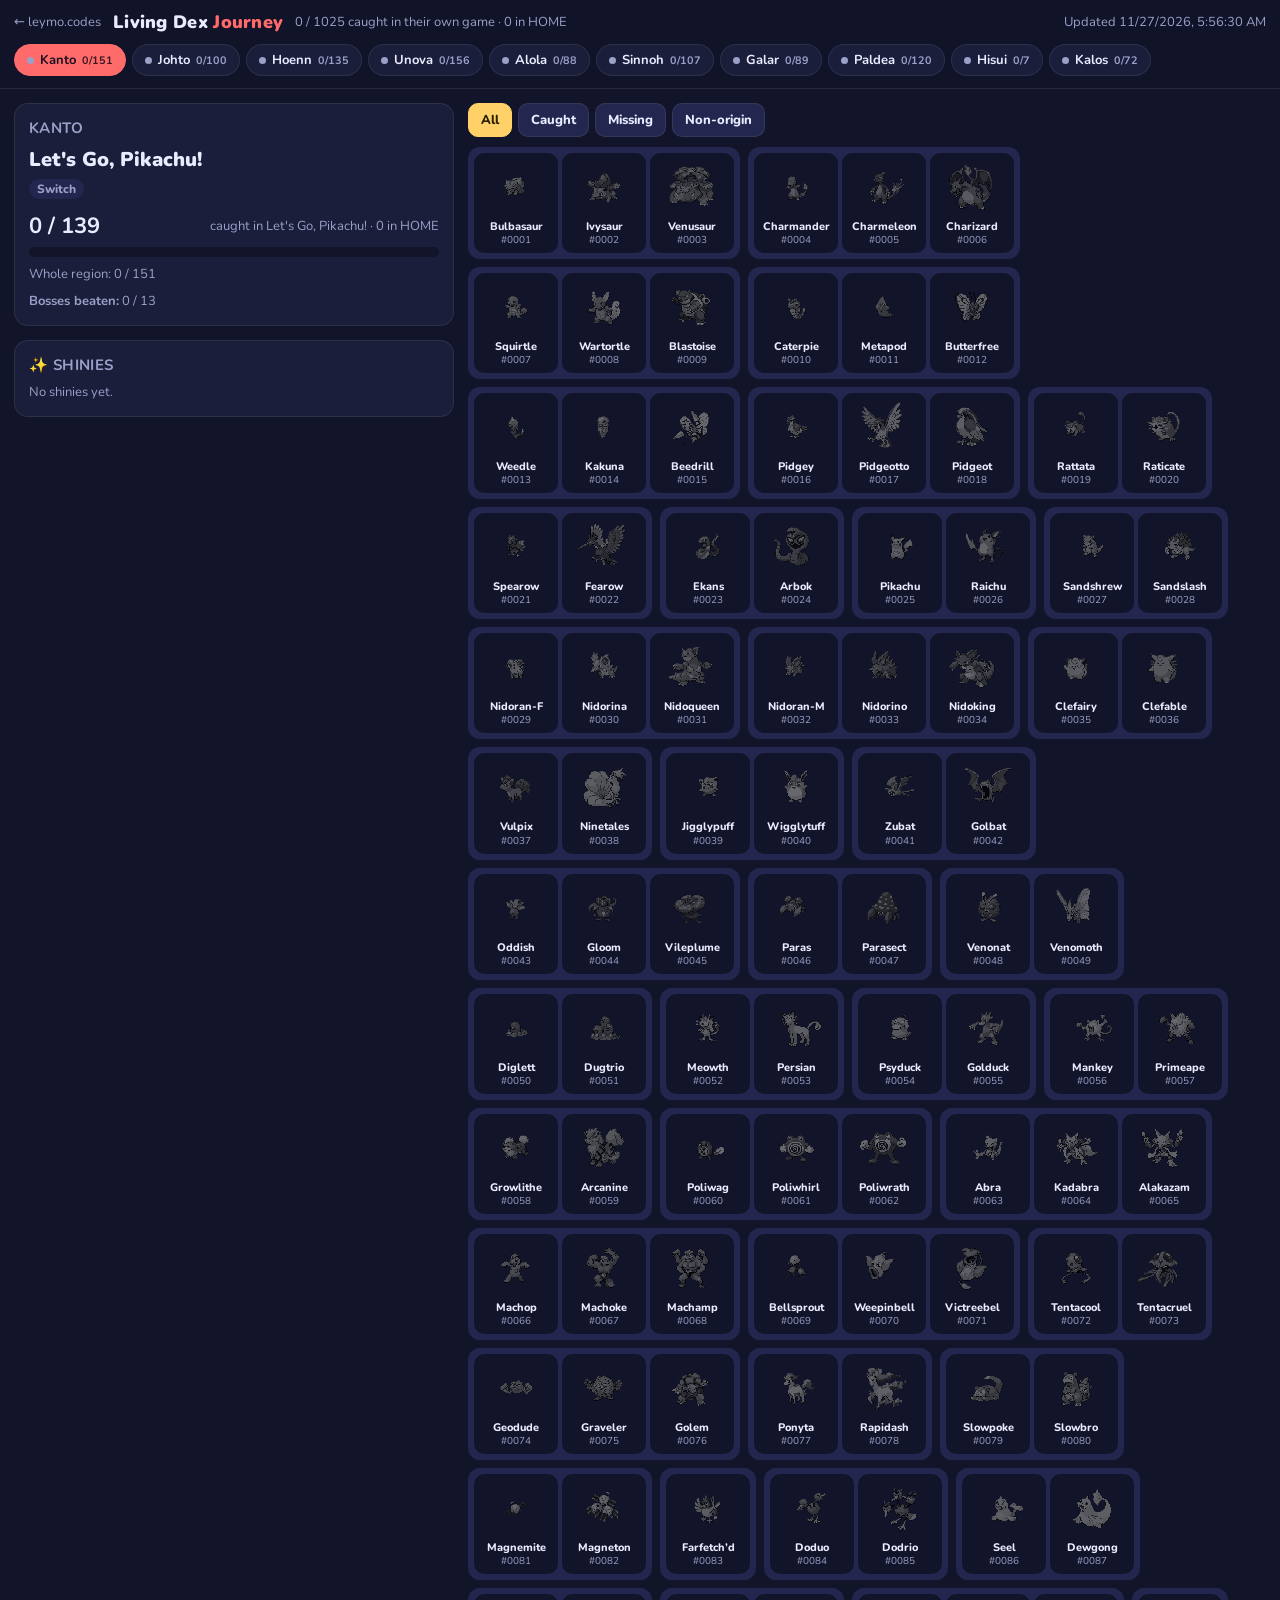
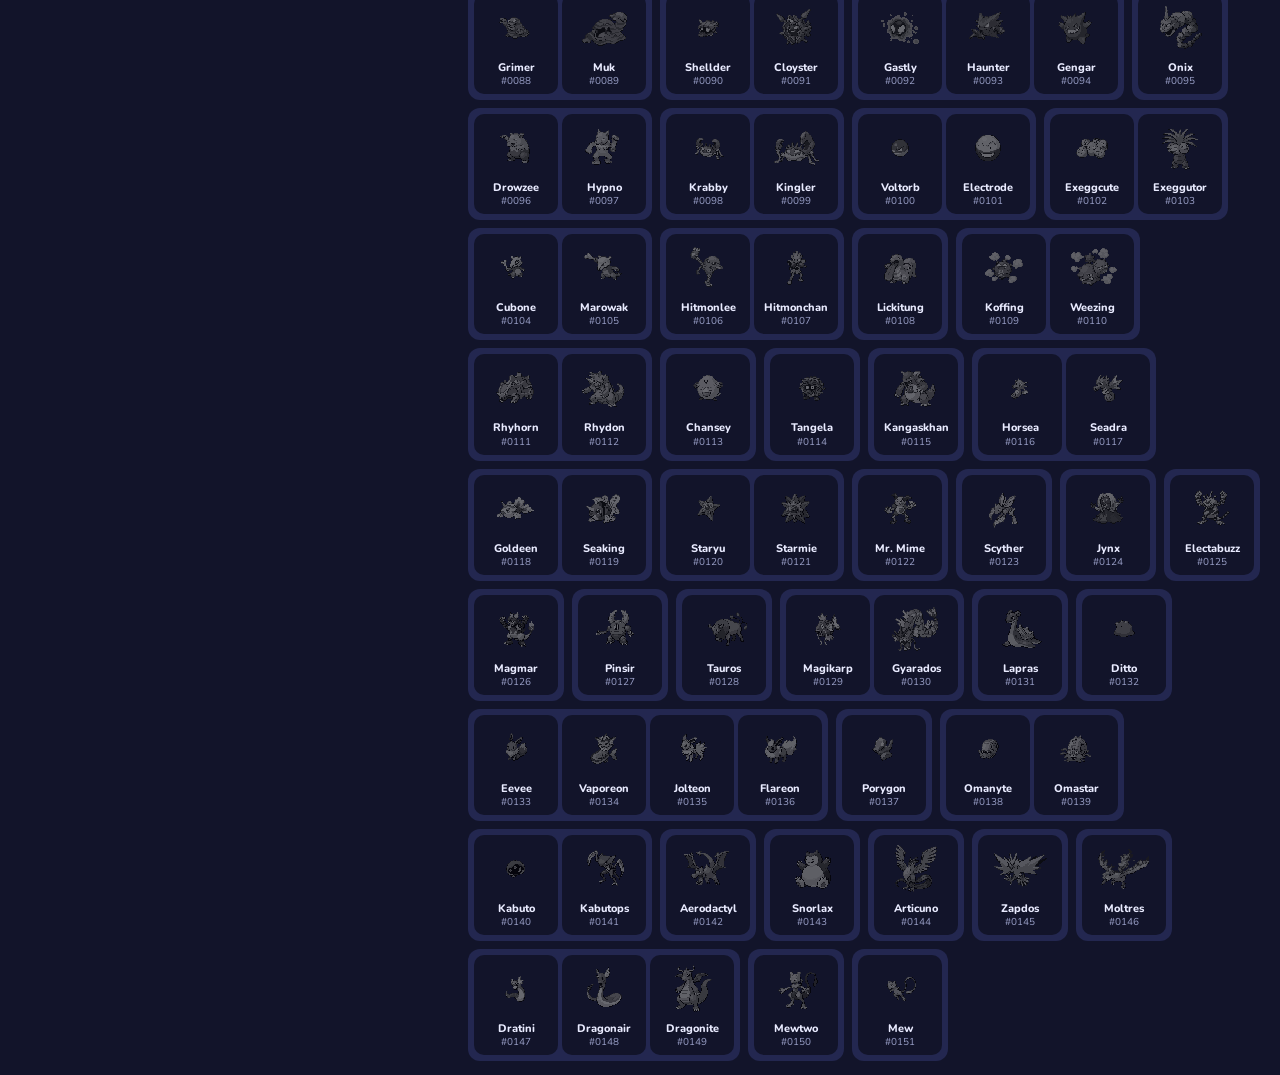
==== commit f70c1f60: "Living Dex page: play order, Ultra Sun, Legends: Z-A, non-origin Regions now follow the play order w" ====
--- a/livingdex/index.html
+++ b/livingdex/index.html
@@ -9,12 +9,13 @@
 <style>
 :root{
   --bg:#12142a; --panel:#1b1e3a; --panel2:#232750; --line:rgba(255,255,255,.08);
-  --text:#e9ebff; --muted:#9aa0c8; --accent:#ff6b6b; --accent2:#ffd166; --good:#5ee0a0; --bad:#ff5d73; --home:#7cc4ff;
+  --text:#e9ebff; --muted:#9aa0c8; --accent:#ff6b6b; --accent2:#ffd166; --good:#5ee0a0; --bad:#ff5d73; --home:#7cc4ff; --via:#b98cff;
   --r:14px;
 }
 *{box-sizing:border-box}
 html,body{margin:0;font-family:Nunito,"Segoe UI",system-ui,sans-serif;color:var(--text)}
-body.control{background:var(--bg)}
+body.control{background:var(--bg);color-scheme:dark}
+a.btn{color:var(--text);text-decoration:none}
 body.overlay{background:transparent;overflow:hidden}
 button,input,select{font:inherit;color:inherit}
 .hidden{display:none!important}
@@ -163,13 +164,66 @@
 .hf.hf-pub .hf-hms{flex-wrap:wrap}
 .pgrid{display:flex;flex-wrap:wrap;gap:8px}
 .pfam{display:flex;gap:4px;padding:6px;border-radius:12px;background:var(--panel2)}
+.small.err{color:var(--bad)}
+.btn:disabled{opacity:.45;cursor:not-allowed}
+body.overlay .bk{position:absolute;left:0;top:0}
+.bk{width:1920px;height:1080px;transform-origin:0 0;position:relative;overflow:hidden;background:radial-gradient(ellipse at 20% 0%,#2a1f4a 0%,transparent 55%),radial-gradient(ellipse at 90% 100%,#3a1630 0%,transparent 50%),#12142a;color:var(--text)}
+.bk-stage{position:absolute;inset:0 0 170px 0}
+.bk-slide{position:absolute;inset:0;display:flex;align-items:center;justify-content:center}
+.bk-slide.in{animation:bkin .9s ease both}.bk-slide.out{animation:bkout .9s ease both}
+@keyframes bkin{from{opacity:0;transform:translateY(30px) scale(.98)}to{opacity:1;transform:none}}
+@keyframes bkout{to{opacity:0;transform:translateY(-30px) scale(.98)}}
+.bk-center{text-align:center}
+.bk-kicker{font-size:34px;font-weight:900;letter-spacing:6px;text-transform:uppercase;color:var(--accent)}
+.bk-big{font-size:150px;font-weight:900;line-height:1.05;margin:10px 0 30px;animation:bkpulse 3s ease-in-out infinite}
+@keyframes bkpulse{50%{transform:scale(1.02)}}
+.bk-stats{display:flex;gap:70px;justify-content:center}
+.bk-stats div{display:flex;flex-direction:column}
+.bk-stats b{font-size:76px;font-weight:900;color:var(--accent2)}
+.bk-stats span{font-size:24px;color:var(--muted);font-weight:800}
+.bk-now{margin-top:34px;font-size:30px;color:var(--muted);font-weight:800}
+.bk-now b{color:var(--text)}
+.bk-url{font-size:110px;font-weight:900;margin:16px 0;color:var(--text)}
+.bk-wrap{width:1700px}
+.bk-h{font-size:46px;font-weight:900;margin-bottom:26px;text-align:center}
+.bk-regions{display:grid;grid-template-columns:repeat(5,1fr);gap:22px}
+.bk-reg{background:var(--panel);border:2px solid var(--line);border-radius:20px;padding:22px}
+.bk-reg.on{border-color:var(--accent)}
+.bk-rn{font-size:32px;font-weight:900}
+.bk-rg{font-size:18px;color:var(--muted);font-weight:800;margin:2px 0 14px;min-height:24px}
+.bk-reg .bar{height:16px}
+.bk-rc{font-size:26px;font-weight:900;margin-top:10px;color:var(--accent2)}
+.bk-hofwrap{display:flex;justify-content:center}
+.hf.hf-break{width:1500px;margin:0;padding:30px 34px;transform:none}
+.hf.hf-break .hf-title{font-size:48px}.hf.hf-break .hf-game{font-size:24px}
+.hf.hf-break .hf-slot img,.hf.hf-break .hf-empty{width:170px;height:170px;line-height:170px}
+.hf.hf-break .hf-nick{font-size:28px}.hf.hf-break .hf-sp{font-size:18px}.hf.hf-break .hf-tag{font-size:18px}
+.hf.hf-break .hf-hm{font-size:22px}.hf.hf-break .hf-hml{font-size:18px}.hf.hf-break .hf-hm img{width:72px;height:72px}
+.bk-shinies{display:flex;flex-wrap:wrap;justify-content:center;gap:20px}
+.bk-sh{width:255px;background:var(--panel);border-radius:18px;padding:16px;text-align:center}
+.bk-sh img{width:150px;height:150px;image-rendering:pixelated;display:block;margin:0 auto}
+.bk-sh b{display:block;font-size:24px}.bk-sh span{font-size:16px;color:var(--muted);font-weight:800}
+.bk-mq{position:absolute;left:0;right:0;bottom:40px;height:120px;overflow:hidden;background:rgba(0,0,0,.25);border-top:2px solid var(--line);border-bottom:2px solid var(--line)}
+.bk-mqi{display:flex;width:max-content;animation:bkmq linear infinite}
+.bk-mqi img{width:120px;height:120px;image-rendering:pixelated;margin:0 4px}
+.bk-mqi img.dim{filter:grayscale(1) brightness(.4);opacity:.6}
+@keyframes bkmq{to{transform:translateX(-50%)}}
+.bk-dots{position:absolute;bottom:10px;left:0;right:0;display:flex;justify-content:center;gap:10px}
+.bk-dots i{width:12px;height:12px;border-radius:50%;background:var(--line)}
+.bk-dots i.on{background:var(--accent)}
+.mon.via{border-color:var(--via)} .mon.via img{filter:none;opacity:1}
+.mon.via .st{background:var(--via);color:#1d0b38}
+details.cu summary{cursor:pointer;list-style:none} details.cu summary::-webkit-details-marker{display:none}
+details.cu summary h2::before{content:'▸ ';color:var(--muted)} details.cu[open] summary h2::before{content:'▾ '}
+.culist{display:grid;grid-template-columns:repeat(auto-fill,minmax(300px,1fr));gap:8px;margin-top:8px}
+.curow{display:flex;gap:10px;align-items:center;background:var(--panel2);border-radius:12px;padding:6px}
 </style>
 </head>
 <body class="control">
 <div id="app"></div>
 <script>
 const SPECIES = [[1,"Bulbasaur",1,0,""],[2,"Ivysaur",1,1,""],[3,"Venusaur",1,2,""],[4,"Charmander",4,0,""],[5,"Charmeleon",4,4,""],[6,"Charizard",4,5,""],[7,"Squirtle",7,0,""],[8,"Wartortle",7,7,""],[9,"Blastoise",7,8,""],[10,"Caterpie",10,0,""],[11,"Metapod",10,10,""],[12,"Butterfree",10,11,""],[13,"Weedle",13,0,""],[14,"Kakuna",13,13,""],[15,"Beedrill",13,14,""],[16,"Pidgey",16,0,""],[17,"Pidgeotto",16,16,""],[18,"Pidgeot",16,17,""],[19,"Rattata",19,0,""],[20,"Raticate",19,19,""],[21,"Spearow",21,0,""],[22,"Fearow",21,21,""],[23,"Ekans",23,0,""],[24,"Arbok",23,23,""],[25,"Pikachu",172,172,""],[26,"Raichu",172,25,""],[27,"Sandshrew",27,0,""],[28,"Sandslash",27,27,""],[29,"Nidoran-F",29,0,""],[30,"Nidorina",29,29,""],[31,"Nidoqueen",29,30,""],[32,"Nidoran-M",32,0,""],[33,"Nidorino",32,32,""],[34,"Nidoking",32,33,""],[35,"Clefairy",173,173,""],[36,"Clefable",173,35,""],[37,"Vulpix",37,0,""],[38,"Ninetales",37,37,""],[39,"Jigglypuff",174,174,""],[40,"Wigglytuff",174,39,""],[41,"Zubat",41,0,""],[42,"Golbat",41,41,""],[43,"Oddish",43,0,""],[44,"Gloom",43,43,""],[45,"Vileplume",43,44,""],[46,"Paras",46,0,""],[47,"Parasect",46,46,""],[48,"Venonat",48,0,""],[49,"Venomoth",48,48,""],[50,"Diglett",50,0,""],[51,"Dugtrio",50,50,""],[52,"Meowth",52,0,""],[53,"Persian",52,52,""],[54,"Psyduck",54,0,""],[55,"Golduck",54,54,""],[56,"Mankey",56,0,""],[57,"Primeape",56,56,""],[58,"Growlithe",58,0,""],[59,"Arcanine",58,58,""],[60,"Poliwag",60,0,""],[61,"Poliwhirl",60,60,""],[62,"Poliwrath",60,61,""],[63,"Abra",63,0,""],[64,"Kadabra",63,63,""],[65,"Alakazam",63,64,""],[66,"Machop",66,0,""],[67,"Machoke",66,66,""],[68,"Machamp",66,67,""],[69,"Bellsprout",69,0,""],[70,"Weepinbell",69,69,""],[71,"Victreebel",69,70,""],[72,"Tentacool",72,0,""],[73,"Tentacruel",72,72,""],[74,"Geodude",74,0,""],[75,"Graveler",74,74,""],[76,"Golem",74,75,""],[77,"Ponyta",77,0,""],[78,"Rapidash",77,77,""],[79,"Slowpoke",79,0,""],[80,"Slowbro",79,79,""],[81,"Magnemite",81,0,""],[82,"Magneton",81,81,""],[83,"Farfetch’d",83,0,""],[84,"Doduo",84,0,""],[85,"Dodrio",84,84,""],[86,"Seel",86,0,""],[87,"Dewgong",86,86,""],[88,"Grimer",88,0,""],[89,"Muk",88,88,""],[90,"Shellder",90,0,""],[91,"Cloyster",90,90,""],[92,"Gastly",92,0,""],[93,"Haunter",92,92,""],[94,"Gengar",92,93,""],[95,"Onix",95,0,""],[96,"Drowzee",96,0,""],[97,"Hypno",96,96,""],[98,"Krabby",98,0,""],[99,"Kingler",98,98,""],[100,"Voltorb",100,0,""],[101,"Electrode",100,100,""],[102,"Exeggcute",102,0,""],[103,"Exeggutor",102,102,""],[104,"Cubone",104,0,""],[105,"Marowak",104,104,""],[106,"Hitmonlee",236,236,""],[107,"Hitmonchan",236,236,""],[108,"Lickitung",108,0,""],[109,"Koffing",109,0,""],[110,"Weezing",109,109,""],[111,"Rhyhorn",111,0,""],[112,"Rhydon",111,111,""],[113,"Chansey",440,440,""],[114,"Tangela",114,0,""],[115,"Kangaskhan",115,0,""],[116,"Horsea",116,0,""],[117,"Seadra",116,116,""],[118,"Goldeen",118,0,""],[119,"Seaking",118,118,""],[120,"Staryu",120,0,""],[121,"Starmie",120,120,""],[122,"Mr. Mime",439,439,""],[123,"Scyther",123,0,""],[124,"Jynx",238,238,""],[125,"Electabuzz",239,239,""],[126,"Magmar",240,240,""],[127,"Pinsir",127,0,""],[128,"Tauros",128,0,""],[129,"Magikarp",129,0,""],[130,"Gyarados",129,129,""],[131,"Lapras",131,0,""],[132,"Ditto",132,0,""],[133,"Eevee",133,0,""],[134,"Vaporeon",133,133,""],[135,"Jolteon",133,133,""],[136,"Flareon",133,133,""],[137,"Porygon",137,0,""],[138,"Omanyte",138,0,""],[139,"Omastar",138,138,""],[140,"Kabuto",140,0,""],[141,"Kabutops",140,140,""],[142,"Aerodactyl",142,0,""],[143,"Snorlax",446,446,""],[144,"Articuno",144,0,"L"],[145,"Zapdos",145,0,"L"],[146,"Moltres",146,0,"L"],[147,"Dratini",147,0,""],[148,"Dragonair",147,147,""],[149,"Dragonite",147,148,""],[150,"Mewtwo",150,0,"L"],[151,"Mew",151,0,"M"],[152,"Chikorita",152,0,""],[153,"Bayleef",152,152,""],[154,"Meganium",152,153,""],[155,"Cyndaquil",155,0,""],[156,"Quilava",155,155,""],[157,"Typhlosion",155,156,""],[158,"Totodile",158,0,""],[159,"Croconaw",158,158,""],[160,"Feraligatr",158,159,""],[161,"Sentret",161,0,""],[162,"Furret",161,161,""],[163,"Hoothoot",163,0,""],[164,"Noctowl",163,163,""],[165,"Ledyba",165,0,""],[166,"Ledian",165,165,""],[167,"Spinarak",167,0,""],[168,"Ariados",167,167,""],[169,"Crobat",41,42,""],[170,"Chinchou",170,0,""],[171,"Lanturn",170,170,""],[172,"Pichu",172,0,""],[173,"Cleffa",173,0,""],[174,"Igglybuff",174,0,""],[175,"Togepi",175,0,""],[176,"Togetic",175,175,""],[177,"Natu",177,0,""],[178,"Xatu",177,177,""],[179,"Mareep",179,0,""],[180,"Flaaffy",179,179,""],[181,"Ampharos",179,180,""],[182,"Bellossom",43,44,""],[183,"Marill",298,298,""],[184,"Azumarill",298,183,""],[185,"Sudowoodo",438,438,""],[186,"Politoed",60,61,""],[187,"Hoppip",187,0,""],[188,"Skiploom",187,187,""],[189,"Jumpluff",187,188,""],[190,"Aipom",190,0,""],[191,"Sunkern",191,0,""],[192,"Sunflora",191,191,""],[193,"Yanma",193,0,""],[194,"Wooper",194,0,""],[195,"Quagsire",194,194,""],[196,"Espeon",133,133,""],[197,"Umbreon",133,133,""],[198,"Murkrow",198,0,""],[199,"Slowking",79,79,""],[200,"Misdreavus",200,0,""],[201,"Unown",201,0,""],[202,"Wobbuffet",360,360,""],[203,"Girafarig",203,0,""],[204,"Pineco",204,0,""],[205,"Forretress",204,204,""],[206,"Dunsparce",206,0,""],[207,"Gligar",207,0,""],[208,"Steelix",95,95,""],[209,"Snubbull",209,0,""],[210,"Granbull",209,209,""],[211,"Qwilfish",211,0,""],[212,"Scizor",123,123,""],[213,"Shuckle",213,0,""],[214,"Heracross",214,0,""],[215,"Sneasel",215,0,""],[216,"Teddiursa",216,0,""],[217,"Ursaring",216,216,""],[218,"Slugma",218,0,""],[219,"Magcargo",218,218,""],[220,"Swinub",220,0,""],[221,"Piloswine",220,220,""],[222,"Corsola",222,0,""],[223,"Remoraid",223,0,""],[224,"Octillery",223,223,""],[225,"Delibird",225,0,""],[226,"Mantine",458,458,""],[227,"Skarmory",227,0,""],[228,"Houndour",228,0,""],[229,"Houndoom",228,228,""],[230,"Kingdra",116,117,""],[231,"Phanpy",231,0,""],[232,"Donphan",231,231,""],[233,"Porygon2",137,137,""],[234,"Stantler",234,0,""],[235,"Smeargle",235,0,""],[236,"Tyrogue",236,0,""],[237,"Hitmontop",236,236,""],[238,"Smoochum",238,0,""],[239,"Elekid",239,0,""],[240,"Magby",240,0,""],[241,"Miltank",241,0,""],[242,"Blissey",440,113,""],[243,"Raikou",243,0,"L"],[244,"Entei",244,0,"L"],[245,"Suicune",245,0,"L"],[246,"Larvitar",246,0,""],[247,"Pupitar",246,246,""],[248,"Tyranitar",246,247,""],[249,"Lugia",249,0,"L"],[250,"Ho-Oh",250,0,"L"],[251,"Celebi",251,0,"M"],[252,"Treecko",252,0,""],[253,"Grovyle",252,252,""],[254,"Sceptile",252,253,""],[255,"Torchic",255,0,""],[256,"Combusken",255,255,""],[257,"Blaziken",255,256,""],[258,"Mudkip",258,0,""],[259,"Marshtomp",258,258,""],[260,"Swampert",258,259,""],[261,"Poochyena",261,0,""],[262,"Mightyena",261,261,""],[263,"Zigzagoon",263,0,""],[264,"Linoone",263,263,""],[265,"Wurmple",265,0,""],[266,"Silcoon",265,265,""],[267,"Beautifly",265,266,""],[268,"Cascoon",265,265,""],[269,"Dustox",265,268,""],[270,"Lotad",270,0,""],[271,"Lombre",270,270,""],[272,"Ludicolo",270,271,""],[273,"Seedot",273,0,""],[274,"Nuzleaf",273,273,""],[275,"Shiftry",273,274,""],[276,"Taillow",276,0,""],[277,"Swellow",276,276,""],[278,"Wingull",278,0,""],[279,"Pelipper",278,278,""],[280,"Ralts",280,0,""],[281,"Kirlia",280,280,""],[282,"Gardevoir",280,281,""],[283,"Surskit",283,0,""],[284,"Masquerain",283,283,""],[285,"Shroomish",285,0,""],[286,"Breloom",285,285,""],[287,"Slakoth",287,0,""],[288,"Vigoroth",287,287,""],[289,"Slaking",287,288,""],[290,"Nincada",290,0,""],[291,"Ninjask",290,290,""],[292,"Shedinja",290,290,""],[293,"Whismur",293,0,""],[294,"Loudred",293,293,""],[295,"Exploud",293,294,""],[296,"Makuhita",296,0,""],[297,"Hariyama",296,296,""],[298,"Azurill",298,0,""],[299,"Nosepass",299,0,""],[300,"Skitty",300,0,""],[301,"Delcatty",300,300,""],[302,"Sableye",302,0,""],[303,"Mawile",303,0,""],[304,"Aron",304,0,""],[305,"Lairon",304,304,""],[306,"Aggron",304,305,""],[307,"Meditite",307,0,""],[308,"Medicham",307,307,""],[309,"Electrike",309,0,""],[310,"Manectric",309,309,""],[311,"Plusle",311,0,""],[312,"Minun",312,0,""],[313,"Volbeat",313,0,""],[314,"Illumise",314,0,""],[315,"Roselia",406,406,""],[316,"Gulpin",316,0,""],[317,"Swalot",316,316,""],[318,"Carvanha",318,0,""],[319,"Sharpedo",318,318,""],[320,"Wailmer",320,0,""],[321,"Wailord",320,320,""],[322,"Numel",322,0,""],[323,"Camerupt",322,322,""],[324,"Torkoal",324,0,""],[325,"Spoink",325,0,""],[326,"Grumpig",325,325,""],[327,"Spinda",327,0,""],[328,"Trapinch",328,0,""],[329,"Vibrava",328,328,""],[330,"Flygon",328,329,""],[331,"Cacnea",331,0,""],[332,"Cacturne",331,331,""],[333,"Swablu",333,0,""],[334,"Altaria",333,333,""],[335,"Zangoose",335,0,""],[336,"Seviper",336,0,""],[337,"Lunatone",337,0,""],[338,"Solrock",338,0,""],[339,"Barboach",339,0,""],[340,"Whiscash",339,339,""],[341,"Corphish",341,0,""],[342,"Crawdaunt",341,341,""],[343,"Baltoy",343,0,""],[344,"Claydol",343,343,""],[345,"Lileep",345,0,""],[346,"Cradily",345,345,""],[347,"Anorith",347,0,""],[348,"Armaldo",347,347,""],[349,"Feebas",349,0,""],[350,"Milotic",349,349,""],[351,"Castform",351,0,""],[352,"Kecleon",352,0,""],[353,"Shuppet",353,0,""],[354,"Banette",353,353,""],[355,"Duskull",355,0,""],[356,"Dusclops",355,355,""],[357,"Tropius",357,0,""],[358,"Chimecho",433,433,""],[359,"Absol",359,0,""],[360,"Wynaut",360,0,""],[361,"Snorunt",361,0,""],[362,"Glalie",361,361,""],[363,"Spheal",363,0,""],[364,"Sealeo",363,363,""],[365,"Walrein",363,364,""],[366,"Clamperl",366,0,""],[367,"Huntail",366,366,""],[368,"Gorebyss",366,366,""],[369,"Relicanth",369,0,""],[370,"Luvdisc",370,0,""],[371,"Bagon",371,0,""],[372,"Shelgon",371,371,""],[373,"Salamence",371,372,""],[374,"Beldum",374,0,""],[375,"Metang",374,374,""],[376,"Metagross",374,375,""],[377,"Regirock",377,0,"L"],[378,"Regice",378,0,"L"],[379,"Registeel",379,0,"L"],[380,"Latias",380,0,"L"],[381,"Latios",381,0,"L"],[382,"Kyogre",382,0,"L"],[383,"Groudon",383,0,"L"],[384,"Rayquaza",384,0,"L"],[385,"Jirachi",385,0,"M"],[386,"Deoxys",386,0,"M"],[387,"Turtwig",387,0,""],[388,"Grotle",387,387,""],[389,"Torterra",387,388,""],[390,"Chimchar",390,0,""],[391,"Monferno",390,390,""],[392,"Infernape",390,391,""],[393,"Piplup",393,0,""],[394,"Prinplup",393,393,""],[395,"Empoleon",393,394,""],[396,"Starly",396,0,""],[397,"Staravia",396,396,""],[398,"Staraptor",396,397,""],[399,"Bidoof",399,0,""],[400,"Bibarel",399,399,""],[401,"Kricketot",401,0,""],[402,"Kricketune",401,401,""],[403,"Shinx",403,0,""],[404,"Luxio",403,403,""],[405,"Luxray",403,404,""],[406,"Budew",406,0,""],[407,"Roserade",406,315,""],[408,"Cranidos",408,0,""],[409,"Rampardos",408,408,""],[410,"Shieldon",410,0,""],[411,"Bastiodon",410,410,""],[412,"Burmy",412,0,""],[413,"Wormadam",412,412,""],[414,"Mothim",412,412,""],[415,"Combee",415,0,""],[416,"Vespiquen",415,415,""],[417,"Pachirisu",417,0,""],[418,"Buizel",418,0,""],[419,"Floatzel",418,418,""],[420,"Cherubi",420,0,""],[421,"Cherrim",420,420,""],[422,"Shellos",422,0,""],[423,"Gastrodon",422,422,""],[424,"Ambipom",190,190,""],[425,"Drifloon",425,0,""],[426,"Drifblim",425,425,""],[427,"Buneary",427,0,""],[428,"Lopunny",427,427,""],[429,"Mismagius",200,200,""],[430,"Honchkrow",198,198,""],[431,"Glameow",431,0,""],[432,"Purugly",431,431,""],[433,"Chingling",433,0,""],[434,"Stunky",434,0,""],[435,"Skuntank",434,434,""],[436,"Bronzor",436,0,""],[437,"Bronzong",436,436,""],[438,"Bonsly",438,0,""],[439,"Mime Jr.",439,0,""],[440,"Happiny",440,0,""],[441,"Chatot",441,0,""],[442,"Spiritomb",442,0,""],[443,"Gible",443,0,""],[444,"Gabite",443,443,""],[445,"Garchomp",443,444,""],[446,"Munchlax",446,0,""],[447,"Riolu",447,0,""],[448,"Lucario",447,447,""],[449,"Hippopotas",449,0,""],[450,"Hippowdon",449,449,""],[451,"Skorupi",451,0,""],[452,"Drapion",451,451,""],[453,"Croagunk",453,0,""],[454,"Toxicroak",453,453,""],[455,"Carnivine",455,0,""],[456,"Finneon",456,0,""],[457,"Lumineon",456,456,""],[458,"Mantyke",458,0,""],[459,"Snover",459,0,""],[460,"Abomasnow",459,459,""],[461,"Weavile",215,215,""],[462,"Magnezone",81,82,""],[463,"Lickilicky",108,108,""],[464,"Rhyperior",111,112,""],[465,"Tangrowth",114,114,""],[466,"Electivire",239,125,""],[467,"Magmortar",240,126,""],[468,"Togekiss",175,176,""],[469,"Yanmega",193,193,""],[470,"Leafeon",133,133,""],[471,"Glaceon",133,133,""],[472,"Gliscor",207,207,""],[473,"Mamoswine",220,221,""],[474,"Porygon-Z",137,233,""],[475,"Gallade",280,281,""],[476,"Probopass",299,299,""],[477,"Dusknoir",355,356,""],[478,"Froslass",361,361,""],[479,"Rotom",479,0,""],[480,"Uxie",480,0,"L"],[481,"Mesprit",481,0,"L"],[482,"Azelf",482,0,"L"],[483,"Dialga",483,0,"L"],[484,"Palkia",484,0,"L"],[485,"Heatran",485,0,"L"],[486,"Regigigas",486,0,"L"],[487,"Giratina",487,0,"L"],[488,"Cresselia",488,0,"L"],[489,"Phione",489,0,"M"],[490,"Manaphy",490,0,"M"],[491,"Darkrai",491,0,"M"],[492,"Shaymin",492,0,"M"],[493,"Arceus",493,0,"M"],[494,"Victini",494,0,"M"],[495,"Snivy",495,0,""],[496,"Servine",495,495,""],[497,"Serperior",495,496,""],[498,"Tepig",498,0,""],[499,"Pignite",498,498,""],[500,"Emboar",498,499,""],[501,"Oshawott",501,0,""],[502,"Dewott",501,501,""],[503,"Samurott",501,502,""],[504,"Patrat",504,0,""],[505,"Watchog",504,504,""],[506,"Lillipup",506,0,""],[507,"Herdier",506,506,""],[508,"Stoutland",506,507,""],[509,"Purrloin",509,0,""],[510,"Liepard",509,509,""],[511,"Pansage",511,0,""],[512,"Simisage",511,511,""],[513,"Pansear",513,0,""],[514,"Simisear",513,513,""],[515,"Panpour",515,0,""],[516,"Simipour",515,515,""],[517,"Munna",517,0,""],[518,"Musharna",517,517,""],[519,"Pidove",519,0,""],[520,"Tranquill",519,519,""],[521,"Unfezant",519,520,""],[522,"Blitzle",522,0,""],[523,"Zebstrika",522,522,""],[524,"Roggenrola",524,0,""],[525,"Boldore",524,524,""],[526,"Gigalith",524,525,""],[527,"Woobat",527,0,""],[528,"Swoobat",527,527,""],[529,"Drilbur",529,0,""],[530,"Excadrill",529,529,""],[531,"Audino",531,0,""],[532,"Timburr",532,0,""],[533,"Gurdurr",532,532,""],[534,"Conkeldurr",532,533,""],[535,"Tympole",535,0,""],[536,"Palpitoad",535,535,""],[537,"Seismitoad",535,536,""],[538,"Throh",538,0,""],[539,"Sawk",539,0,""],[540,"Sewaddle",540,0,""],[541,"Swadloon",540,540,""],[542,"Leavanny",540,541,""],[543,"Venipede",543,0,""],[544,"Whirlipede",543,543,""],[545,"Scolipede",543,544,""],[546,"Cottonee",546,0,""],[547,"Whimsicott",546,546,""],[548,"Petilil",548,0,""],[549,"Lilligant",548,548,""],[550,"Basculin",550,0,""],[551,"Sandile",551,0,""],[552,"Krokorok",551,551,""],[553,"Krookodile",551,552,""],[554,"Darumaka",554,0,""],[555,"Darmanitan",554,554,""],[556,"Maractus",556,0,""],[557,"Dwebble",557,0,""],[558,"Crustle",557,557,""],[559,"Scraggy",559,0,""],[560,"Scrafty",559,559,""],[561,"Sigilyph",561,0,""],[562,"Yamask",562,0,""],[563,"Cofagrigus",562,562,""],[564,"Tirtouga",564,0,""],[565,"Carracosta",564,564,""],[566,"Archen",566,0,""],[567,"Archeops",566,566,""],[568,"Trubbish",568,0,""],[569,"Garbodor",568,568,""],[570,"Zorua",570,0,""],[571,"Zoroark",570,570,""],[572,"Minccino",572,0,""],[573,"Cinccino",572,572,""],[574,"Gothita",574,0,""],[575,"Gothorita",574,574,""],[576,"Gothitelle",574,575,""],[577,"Solosis",577,0,""],[578,"Duosion",577,577,""],[579,"Reuniclus",577,578,""],[580,"Ducklett",580,0,""],[581,"Swanna",580,580,""],[582,"Vanillite",582,0,""],[583,"Vanillish",582,582,""],[584,"Vanilluxe",582,583,""],[585,"Deerling",585,0,""],[586,"Sawsbuck",585,585,""],[587,"Emolga",587,0,""],[588,"Karrablast",588,0,""],[589,"Escavalier",588,588,""],[590,"Foongus",590,0,""],[591,"Amoonguss",590,590,""],[592,"Frillish",592,0,""],[593,"Jellicent",592,592,""],[594,"Alomomola",594,0,""],[595,"Joltik",595,0,""],[596,"Galvantula",595,595,""],[597,"Ferroseed",597,0,""],[598,"Ferrothorn",597,597,""],[599,"Klink",599,0,""],[600,"Klang",599,599,""],[601,"Klinklang",599,600,""],[602,"Tynamo",602,0,""],[603,"Eelektrik",602,602,""],[604,"Eelektross",602,603,""],[605,"Elgyem",605,0,""],[606,"Beheeyem",605,605,""],[607,"Litwick",607,0,""],[608,"Lampent",607,607,""],[609,"Chandelure",607,608,""],[610,"Axew",610,0,""],[611,"Fraxure",610,610,""],[612,"Haxorus",610,611,""],[613,"Cubchoo",613,0,""],[614,"Beartic",613,613,""],[615,"Cryogonal",615,0,""],[616,"Shelmet",616,0,""],[617,"Accelgor",616,616,""],[618,"Stunfisk",618,0,""],[619,"Mienfoo",619,0,""],[620,"Mienshao",619,619,""],[621,"Druddigon",621,0,""],[622,"Golett",622,0,""],[623,"Golurk",622,622,""],[624,"Pawniard",624,0,""],[625,"Bisharp",624,624,""],[626,"Bouffalant",626,0,""],[627,"Rufflet",627,0,""],[628,"Braviary",627,627,""],[629,"Vullaby",629,0,""],[630,"Mandibuzz",629,629,""],[631,"Heatmor",631,0,""],[632,"Durant",632,0,""],[633,"Deino",633,0,""],[634,"Zweilous",633,633,""],[635,"Hydreigon",633,634,""],[636,"Larvesta",636,0,""],[637,"Volcarona",636,636,""],[638,"Cobalion",638,0,"L"],[639,"Terrakion",639,0,"L"],[640,"Virizion",640,0,"L"],[641,"Tornadus",641,0,"L"],[642,"Thundurus",642,0,"L"],[643,"Reshiram",643,0,"L"],[644,"Zekrom",644,0,"L"],[645,"Landorus",645,0,"L"],[646,"Kyurem",646,0,"L"],[647,"Keldeo",647,0,"M"],[648,"Meloetta",648,0,"M"],[649,"Genesect",649,0,"M"],[650,"Chespin",650,0,""],[651,"Quilladin",650,650,""],[652,"Chesnaught",650,651,""],[653,"Fennekin",653,0,""],[654,"Braixen",653,653,""],[655,"Delphox",653,654,""],[656,"Froakie",656,0,""],[657,"Frogadier",656,656,""],[658,"Greninja",656,657,""],[659,"Bunnelby",659,0,""],[660,"Diggersby",659,659,""],[661,"Fletchling",661,0,""],[662,"Fletchinder",661,661,""],[663,"Talonflame",661,662,""],[664,"Scatterbug",664,0,""],[665,"Spewpa",664,664,""],[666,"Vivillon",664,665,""],[667,"Litleo",667,0,""],[668,"Pyroar",667,667,""],[669,"Flabébé",669,0,""],[670,"Floette",669,669,""],[671,"Florges",669,670,""],[672,"Skiddo",672,0,""],[673,"Gogoat",672,672,""],[674,"Pancham",674,0,""],[675,"Pangoro",674,674,""],[676,"Furfrou",676,0,""],[677,"Espurr",677,0,""],[678,"Meowstic",677,677,""],[679,"Honedge",679,0,""],[680,"Doublade",679,679,""],[681,"Aegislash",679,680,""],[682,"Spritzee",682,0,""],[683,"Aromatisse",682,682,""],[684,"Swirlix",684,0,""],[685,"Slurpuff",684,684,""],[686,"Inkay",686,0,""],[687,"Malamar",686,686,""],[688,"Binacle",688,0,""],[689,"Barbaracle",688,688,""],[690,"Skrelp",690,0,""],[691,"Dragalge",690,690,""],[692,"Clauncher",692,0,""],[693,"Clawitzer",692,692,""],[694,"Helioptile",694,0,""],[695,"Heliolisk",694,694,""],[696,"Tyrunt",696,0,""],[697,"Tyrantrum",696,696,""],[698,"Amaura",698,0,""],[699,"Aurorus",698,698,""],[700,"Sylveon",133,133,""],[701,"Hawlucha",701,0,""],[702,"Dedenne",702,0,""],[703,"Carbink",703,0,""],[704,"Goomy",704,0,""],[705,"Sliggoo",704,704,""],[706,"Goodra",704,705,""],[707,"Klefki",707,0,""],[708,"Phantump",708,0,""],[709,"Trevenant",708,708,""],[710,"Pumpkaboo",710,0,""],[711,"Gourgeist",710,710,""],[712,"Bergmite",712,0,""],[713,"Avalugg",712,712,""],[714,"Noibat",714,0,""],[715,"Noivern",714,714,""],[716,"Xerneas",716,0,"L"],[717,"Yveltal",717,0,"L"],[718,"Zygarde",718,0,"L"],[719,"Diancie",719,0,"M"],[720,"Hoopa",720,0,"M"],[721,"Volcanion",721,0,"M"],[722,"Rowlet",722,0,""],[723,"Dartrix",722,722,""],[724,"Decidueye",722,723,""],[725,"Litten",725,0,""],[726,"Torracat",725,725,""],[727,"Incineroar",725,726,""],[728,"Popplio",728,0,""],[729,"Brionne",728,728,""],[730,"Primarina",728,729,""],[731,"Pikipek",731,0,""],[732,"Trumbeak",731,731,""],[733,"Toucannon",731,732,""],[734,"Yungoos",734,0,""],[735,"Gumshoos",734,734,""],[736,"Grubbin",736,0,""],[737,"Charjabug",736,736,""],[738,"Vikavolt",736,737,""],[739,"Crabrawler",739,0,""],[740,"Crabominable",739,739,""],[741,"Oricorio",741,0,""],[742,"Cutiefly",742,0,""],[743,"Ribombee",742,742,""],[744,"Rockruff",744,0,""],[745,"Lycanroc",744,744,""],[746,"Wishiwashi",746,0,""],[747,"Mareanie",747,0,""],[748,"Toxapex",747,747,""],[749,"Mudbray",749,0,""],[750,"Mudsdale",749,749,""],[751,"Dewpider",751,0,""],[752,"Araquanid",751,751,""],[753,"Fomantis",753,0,""],[754,"Lurantis",753,753,""],[755,"Morelull",755,0,""],[756,"Shiinotic",755,755,""],[757,"Salandit",757,0,""],[758,"Salazzle",757,757,""],[759,"Stufful",759,0,""],[760,"Bewear",759,759,""],[761,"Bounsweet",761,0,""],[762,"Steenee",761,761,""],[763,"Tsareena",761,762,""],[764,"Comfey",764,0,""],[765,"Oranguru",765,0,""],[766,"Passimian",766,0,""],[767,"Wimpod",767,0,""],[768,"Golisopod",767,767,""],[769,"Sandygast",769,0,""],[770,"Palossand",769,769,""],[771,"Pyukumuku",771,0,""],[772,"Type: Null",772,0,"L"],[773,"Silvally",772,772,"L"],[774,"Minior",774,0,""],[775,"Komala",775,0,""],[776,"Turtonator",776,0,""],[777,"Togedemaru",777,0,""],[778,"Mimikyu",778,0,""],[779,"Bruxish",779,0,""],[780,"Drampa",780,0,""],[781,"Dhelmise",781,0,""],[782,"Jangmo-o",782,0,""],[783,"Hakamo-o",782,782,""],[784,"Kommo-o",782,783,""],[785,"Tapu Koko",785,0,"L"],[786,"Tapu Lele",786,0,"L"],[787,"Tapu Bulu",787,0,"L"],[788,"Tapu Fini",788,0,"L"],[789,"Cosmog",789,0,"L"],[790,"Cosmoem",789,789,"L"],[791,"Solgaleo",789,790,"L"],[792,"Lunala",789,790,"L"],[793,"Nihilego",793,0,""],[794,"Buzzwole",794,0,""],[795,"Pheromosa",795,0,""],[796,"Xurkitree",796,0,""],[797,"Celesteela",797,0,""],[798,"Kartana",798,0,""],[799,"Guzzlord",799,0,""],[800,"Necrozma",800,0,"L"],[801,"Magearna",801,0,"M"],[802,"Marshadow",802,0,"M"],[803,"Poipole",803,0,""],[804,"Naganadel",803,803,""],[805,"Stakataka",805,0,""],[806,"Blacephalon",806,0,""],[807,"Zeraora",807,0,"M"],[808,"Meltan",808,0,"M"],[809,"Melmetal",809,0,"M"],[810,"Grookey",810,0,""],[811,"Thwackey",810,810,""],[812,"Rillaboom",810,811,""],[813,"Scorbunny",813,0,""],[814,"Raboot",813,813,""],[815,"Cinderace",813,814,""],[816,"Sobble",816,0,""],[817,"Drizzile",816,816,""],[818,"Inteleon",816,817,""],[819,"Skwovet",819,0,""],[820,"Greedent",819,819,""],[821,"Rookidee",821,0,""],[822,"Corvisquire",821,821,""],[823,"Corviknight",821,822,""],[824,"Blipbug",824,0,""],[825,"Dottler",824,824,""],[826,"Orbeetle",824,825,""],[827,"Nickit",827,0,""],[828,"Thievul",827,827,""],[829,"Gossifleur",829,0,""],[830,"Eldegoss",829,829,""],[831,"Wooloo",831,0,""],[832,"Dubwool",831,831,""],[833,"Chewtle",833,0,""],[834,"Drednaw",833,833,""],[835,"Yamper",835,0,""],[836,"Boltund",835,835,""],[837,"Rolycoly",837,0,""],[838,"Carkol",837,837,""],[839,"Coalossal",837,838,""],[840,"Applin",840,0,""],[841,"Flapple",840,840,""],[842,"Appletun",840,840,""],[843,"Silicobra",843,0,""],[844,"Sandaconda",843,843,""],[845,"Cramorant",845,0,""],[846,"Arrokuda",846,0,""],[847,"Barraskewda",846,846,""],[848,"Toxel",848,0,""],[849,"Toxtricity",848,848,""],[850,"Sizzlipede",850,0,""],[851,"Centiskorch",850,850,""],[852,"Clobbopus",852,0,""],[853,"Grapploct",852,852,""],[854,"Sinistea",854,0,""],[855,"Polteageist",854,854,""],[856,"Hatenna",856,0,""],[857,"Hattrem",856,856,""],[858,"Hatterene",856,857,""],[859,"Impidimp",859,0,""],[860,"Morgrem",859,859,""],[861,"Grimmsnarl",859,860,""],[862,"Obstagoon",862,0,""],[863,"Perrserker",863,0,""],[864,"Cursola",864,0,""],[865,"Sirfetch’d",865,0,""],[866,"Mr. Rime",866,0,""],[867,"Runerigus",867,0,""],[868,"Milcery",868,0,""],[869,"Alcremie",868,868,""],[870,"Falinks",870,0,""],[871,"Pincurchin",871,0,""],[872,"Snom",872,0,""],[873,"Frosmoth",872,872,""],[874,"Stonjourner",874,0,""],[875,"Eiscue",875,0,""],[876,"Indeedee",876,0,""],[877,"Morpeko",877,0,""],[878,"Cufant",878,0,""],[879,"Copperajah",878,878,""],[880,"Dracozolt",880,0,""],[881,"Arctozolt",881,0,""],[882,"Dracovish",882,0,""],[883,"Arctovish",883,0,""],[884,"Duraludon",884,0,""],[885,"Dreepy",885,0,""],[886,"Drakloak",885,885,""],[887,"Dragapult",885,886,""],[888,"Zacian",888,0,"L"],[889,"Zamazenta",889,0,"L"],[890,"Eternatus",890,0,"L"],[891,"Kubfu",891,0,"L"],[892,"Urshifu",891,891,"L"],[893,"Zarude",893,0,"M"],[894,"Regieleki",894,0,"L"],[895,"Regidrago",895,0,"L"],[896,"Glastrier",896,0,"L"],[897,"Spectrier",897,0,"L"],[898,"Calyrex",898,0,"L"],[899,"Wyrdeer",234,234,""],[900,"Kleavor",123,123,""],[901,"Ursaluna",216,217,""],[902,"Basculegion",902,0,""],[903,"Sneasler",903,0,""],[904,"Overqwil",904,0,""],[905,"Enamorus",905,0,"L"],[906,"Sprigatito",906,0,""],[907,"Floragato",906,906,""],[908,"Meowscarada",906,907,""],[909,"Fuecoco",909,0,""],[910,"Crocalor",909,909,""],[911,"Skeledirge",909,910,""],[912,"Quaxly",912,0,""],[913,"Quaxwell",912,912,""],[914,"Quaquaval",912,913,""],[915,"Lechonk",915,0,""],[916,"Oinkologne",915,915,""],[917,"Tarountula",917,0,""],[918,"Spidops",917,917,""],[919,"Nymble",919,0,""],[920,"Lokix",919,919,""],[921,"Pawmi",921,0,""],[922,"Pawmo",921,921,""],[923,"Pawmot",921,922,""],[924,"Tandemaus",924,0,""],[925,"Maushold",924,924,""],[926,"Fidough",926,0,""],[927,"Dachsbun",926,926,""],[928,"Smoliv",928,0,""],[929,"Dolliv",928,928,""],[930,"Arboliva",928,929,""],[931,"Squawkabilly",931,0,""],[932,"Nacli",932,0,""],[933,"Naclstack",932,932,""],[934,"Garganacl",932,933,""],[935,"Charcadet",935,0,""],[936,"Armarouge",935,935,""],[937,"Ceruledge",935,935,""],[938,"Tadbulb",938,0,""],[939,"Bellibolt",938,938,""],[940,"Wattrel",940,0,""],[941,"Kilowattrel",940,940,""],[942,"Maschiff",942,0,""],[943,"Mabosstiff",942,942,""],[944,"Shroodle",944,0,""],[945,"Grafaiai",944,944,""],[946,"Bramblin",946,0,""],[947,"Brambleghast",946,946,""],[948,"Toedscool",948,0,""],[949,"Toedscruel",948,948,""],[950,"Klawf",950,0,""],[951,"Capsakid",951,0,""],[952,"Scovillain",951,951,""],[953,"Rellor",953,0,""],[954,"Rabsca",953,953,""],[955,"Flittle",955,0,""],[956,"Espathra",955,955,""],[957,"Tinkatink",957,0,""],[958,"Tinkatuff",957,957,""],[959,"Tinkaton",957,958,""],[960,"Wiglett",960,0,""],[961,"Wugtrio",960,960,""],[962,"Bombirdier",962,0,""],[963,"Finizen",963,0,""],[964,"Palafin",963,963,""],[965,"Varoom",965,0,""],[966,"Revavroom",965,965,""],[967,"Cyclizar",967,0,""],[968,"Orthworm",968,0,""],[969,"Glimmet",969,0,""],[970,"Glimmora",969,969,""],[971,"Greavard",971,0,""],[972,"Houndstone",971,971,""],[973,"Flamigo",973,0,""],[974,"Cetoddle",974,0,""],[975,"Cetitan",974,974,""],[976,"Veluza",976,0,""],[977,"Dondozo",977,0,""],[978,"Tatsugiri",978,0,""],[979,"Annihilape",56,57,""],[980,"Clodsire",980,0,""],[981,"Farigiraf",203,203,""],[982,"Dudunsparce",206,206,""],[983,"Kingambit",624,625,""],[984,"Great Tusk",984,0,""],[985,"Scream Tail",985,0,""],[986,"Brute Bonnet",986,0,""],[987,"Flutter Mane",987,0,""],[988,"Slither Wing",988,0,""],[989,"Sandy Shocks",989,0,""],[990,"Iron Treads",990,0,""],[991,"Iron Bundle",991,0,""],[992,"Iron Hands",992,0,""],[993,"Iron Jugulis",993,0,""],[994,"Iron Moth",994,0,""],[995,"Iron Thorns",995,0,""],[996,"Frigibax",996,0,""],[997,"Arctibax",996,996,""],[998,"Baxcalibur",996,997,""],[999,"Gimmighoul",999,0,""],[1000,"Gholdengo",999,999,""],[1001,"Wo-Chien",1001,0,"L"],[1002,"Chien-Pao",1002,0,"L"],[1003,"Ting-Lu",1003,0,"L"],[1004,"Chi-Yu",1004,0,"L"],[1005,"Roaring Moon",1005,0,""],[1006,"Iron Valiant",1006,0,""],[1007,"Koraidon",1007,0,"L"],[1008,"Miraidon",1008,0,"L"],[1009,"Walking Wake",1009,0,""],[1010,"Iron Leaves",1010,0,""],[1011,"Dipplin",840,840,""],[1012,"Poltchageist",1012,0,""],[1013,"Sinistcha",1012,1012,""],[1014,"Okidogi",1014,0,"L"],[1015,"Munkidori",1015,0,"L"],[1016,"Fezandipiti",1016,0,"L"],[1017,"Ogerpon",1017,0,"L"],[1018,"Archaludon",884,884,""],[1019,"Hydrapple",840,1011,""],[1020,"Gouging Fire",1020,0,""],[1021,"Raging Bolt",1021,0,""],[1022,"Iron Boulder",1022,0,""],[1023,"Iron Crown",1023,0,""],[1024,"Terapagos",1024,0,"L"],[1025,"Pecharunt",1025,0,"M"]];
-const REGIONS = [{"id":"kanto","name":"Kanto","range":[1,151],"platform":"Switch","ds":false,"variants":[{"key":"kanto","game":"Let's Go, Pikachu!","bosses":[["Brock",12],["Misty",19],["Lt. Surge",26],["Erika",34],["Koga",44],["Sabrina",44],["Blaine",48],["Giovanni",50],["Lorelei",52],["Bruno",53],["Agatha",54],["Lance",55],["Champion Trace",57]],"how":{"1":["wild","Viridian Forest · Cerulean City"],"2":["evolve","Evolve Bulbasaur: Lv 16"],"3":["evolve","Evolve Ivysaur: Lv 32"],"4":["wild","Route 3 (Road 3) · Route 4 (Road 4) · Rock Tunnel (Rock Tunnel (1F)) · Rock Tunnel (Rock Tunnel (B1F)) · Route 24 (Road 24)"],"5":["evolve","Evolve Charmander: Lv 16"],"6":["wild","Route 1 (Road 1) · Route 2 (Road 2 (south, towards Viridian City)) · Route 2 (Road 2 (north, towards Pewter City)) · Route 3 (Road 3) · Route 4 (Road 4) · Route 6 (Road 6) (+19 more)"],"7":["wild","Route 24 (Road 24) · Route 25 (Road 25) · Seafoam Islands (Seafoam Islands (1F)) · Seafoam Islands (Seafoam Islands (B1F)) · Seafoam Islands (Seafoam Islands (B2F)) · Vermilion City (+2 more)"],"8":["evolve","Evolve Squirtle: Lv 16"],"9":["evolve","Evolve Wartortle: Lv 36"],"10":["wild","Route 2 (Road 2 (south, towards Viridian City)) · Route 2 (Road 2 (north, towards Pewter City)) · Viridian Forest"],"11":["wild","Viridian Forest"],"12":["wild","Viridian Forest"],"13":["wild","Route 2 (Road 2 (south, towards Viridian City)) · Route 2 (Road 2 (north, towards Pewter City)) · Viridian Forest"],"14":["wild","Viridian Forest"],"15":["evolve","Evolve Kakuna: Lv 10"],"16":["wild","Route 1 (Road 1) · Route 2 (Road 2 (south, towards Viridian City)) · Route 2 (Road 2 (north, towards Pewter City)) · Route 5 (Road 5) · Route 6 (Road 6) · Route 7 (Road 7) (+15 more)"],"17":["wild","Route 1 (Road 1) · Route 2 (Road 2 (south, towards Viridian City)) · Route 2 (Road 2 (north, towards Pewter City)) · Route 5 (Road 5) · Route 6 (Road 6) · Route 7 (Road 7) (+14 more)"],"18":["wild","Route 1 (Road 1) · Route 2 (Road 2 (south, towards Viridian City)) · Route 2 (Road 2 (north, towards Pewter City)) · Route 5 (Road 5) · Route 6 (Road 6) · Route 7 (Road 7) (+14 more)"],"19":["wild","Route 1 (Road 1) · Route 2 (Road 2 (south, towards Viridian City)) · Route 2 (Road 2 (north, towards Pewter City)) · Route 3 (Road 3) · Route 4 (Road 4) · Route 5 (Road 5) (+16 more)"],"20":["wild","Route 7 (Road 7) · Route 8 (Road 8) · Route 9 (Road 9) · Route 10 (Road 10) · Route 11 (Road 11) · Route 16 (Road 16) (+7 more)"],"21":["wild","Route 3 (Road 3) · Route 4 (Road 4) · Route 9 (Road 9) · Route 10 (Road 10) · Route 22 (Road 22) · Route 23 (Road 23)"],"22":["wild","Route 3 (Road 3) · Route 4 (Road 4) · Route 9 (Road 9) · Route 10 (Road 10) · Route 22 (Road 22) · Route 23 (Road 23)"],"23":["exclusive","Let's Go Eevee exclusive — trade online or fill it later"],"24":["exclusive","Evolve Ekans — but Ekans is Let's Go Eevee-exclusive"],"25":["wild","Viridian Forest · Pallet Town"],"26":["wild","Saffron City"],"27":["wild","Route 3 (Road 3) · Route 4 (Road 4) · Celadon City"],"28":["evolve","Evolve Sandshrew: Lv 22"],"29":["wild","Route 9 (Road 9) · Route 10 (Road 10) · Route 22 (Road 22) · Route 23 (Road 23)"],"30":["wild","Route 9 (Road 9) · Route 10 (Road 10) · Route 23 (Road 23)"],"31":["wild","Route 23 (Road 23)"],"32":["wild","Route 9 (Road 9) · Route 10 (Road 10) · Route 22 (Road 22) · Route 23 (Road 23)"],"33":["wild","Route 9 (Road 9) · Route 10 (Road 10) · Route 23 (Road 23)"],"34":["wild","Route 23 (Road 23)"],"35":["wild","Mt. Moon (Mount Moon (1F)) · Mt. Moon (Mount Moon (B2F)) · Mt. Moon (Mount Moon (B1F))"],"36":["wild","Mt. Moon (Mount Moon (B2F))"],"37":["exclusive","Let's Go Eevee exclusive — trade online or fill it later"],"38":["exclusive","Let's Go Eevee exclusive — trade online or fill it later"],"39":["wild","Route 5 (Road 5) · Route 6 (Road 6) · Route 7 (Road 7) · Route 8 (Road 8)"],"40":["evolve","Evolve Jigglypuff: use a Moon Stone"],"41":["wild","Mt. Moon (Mount Moon (1F)) · Mt. Moon (Mount Moon (B2F)) · Rock Tunnel (Rock Tunnel (1F)) · Rock Tunnel (Rock Tunnel (B1F)) · Pokémon Tower (Pokemon Tower (3F)) · Seafoam Islands (Seafoam Islands (1F)) (+15 more)"],"42":["wild","Rock Tunnel (Rock Tunnel (1F)) · Rock Tunnel (Rock Tunnel (B1F)) · Pokémon Tower (Pokemon Tower (3F)) · Seafoam Islands (Seafoam Islands (1F)) · Victory Road (Victory Road 1 (1F)) · Victory Road (Victory Road 1 (2F)) (+11 more)"],"43":["wild","Route 1 (Road 1) · Route 2 (Road 2 (south, towards Viridian City)) · Route 2 (Road 2 (north, towards Pewter City)) · Route 12 (Road 12) · Route 13 (Road 13) · Route 14 (Road 14) (+5 more)"],"44":["wild","Route 12 (Road 12) · Route 13 (Road 13) · Route 14 (Road 14) · Route 15 (Road 15) · Sea Route 21 (Road 21)"],"45":["wild","Sea Route 21 (Road 21)"],"46":["wild","Mt. Moon (Mount Moon (1F)) · Mt. Moon (Mount Moon (B2F)) · Mt. Moon (Mount Moon (B1F))"],"47":["evolve","Evolve Paras: Lv 24"],"48":["wild","Route 14 (Road 14) · Route 15 (Road 15) · Route 24 (Road 24) · Route 25 (Road 25)"],"49":["wild","Route 14 (Road 14) · Route 15 (Road 15)"],"50":["wild","Diglett's Cave (Digletts Cave) · Lavender Town"],"51":["wild","Diglett's Cave (Digletts Cave)"],"52":["exclusive","Let's Go Eevee exclusive — trade online or fill it later"],"53":["wild","Vermilion City"],"54":["wild","Route 4 (Road 4) · Route 6 (Road 6) · Route 17 (Road 17) · Route 24 (Road 24) · Route 25 (Road 25) · Cerulean Cave (Cerulean Cave (1F)) (+1 more)"],"55":["wild","Cerulean Cave (Cerulean Cave (1F)) · Cerulean Cave (Cerulean Cave (B1F))"],"56":["wild","Route 3 (Road 3) · Route 4 (Road 4)"],"57":["evolve","Evolve Mankey: Lv 28"],"58":["wild","Route 5 (Road 5) · Route 6 (Road 6) · Route 7 (Road 7) · Route 8 (Road 8)"],"59":["wild","Route 7 (Road 7) · Route 8 (Road 8)"],"60":["wild","Route 22 (Road 22) · Route 23 (Road 23) · Route 25 (Road 25) · Cerulean Cave (Cerulean Cave (1F)) · Cerulean Cave (Cerulean Cave (B1F))"],"61":["wild","Route 22 (Road 22) · Route 23 (Road 23) · Route 25 (Road 25) · Cerulean Cave (Cerulean Cave (1F)) · Cerulean Cave (Cerulean Cave (B1F))"],"62":["wild","Cerulean Cave (Cerulean Cave (1F)) · Cerulean Cave (Cerulean Cave (B1F))"],"63":["wild","Route 5 (Road 5) · Route 6 (Road 6) · Route 7 (Road 7) · Route 8 (Road 8)"],"64":["wild","Route 7 (Road 7) · Route 8 (Road 8)"],"65":["trade","Evolve Kadabra: trade — trade online, or use a Linking Cord in Legends: Arceus if it lives there"],"66":["wild","Rock Tunnel (Rock Tunnel (1F)) · Rock Tunnel (Rock Tunnel (B1F)) · Victory Road (Victory Road 1 (1F)) · Victory Road (Victory Road 1 (2F)) · Victory Road (Victory Road 1 (3F))"],"67":["wild","Victory Road (Victory Road 1 (1F)) · Victory Road (Victory Road 1 (2F)) · Victory Road (Victory Road 1 (3F))"],"68":["trade","Evolve Machoke: trade — trade online, or use a Linking Cord in Legends: Arceus if it lives there"],"69":["exclusive","Let's Go Eevee exclusive — trade online or fill it later"],"70":["exclusive","Let's Go Eevee exclusive — trade online or fill it later"],"71":["exclusive","Let's Go Eevee exclusive — trade online or fill it later"],"72":["wild","Route 4 (Road 4) · Route 10 (Road 10) · Route 11 (Road 11) · Route 12 (Road 12) · Route 13 (Road 13) · Route 18 (Road 18) (+6 more)"],"73":["wild","Route 4 (Road 4) · Route 10 (Road 10) · Route 11 (Road 11) · Route 12 (Road 12) · Route 13 (Road 13) · Route 18 (Road 18) (+6 more)"],"74":["wild","Mt. Moon (Mount Moon (1F)) · Mt. Moon (Mount Moon (B2F)) · Rock Tunnel (Rock Tunnel (1F)) · Rock Tunnel (Rock Tunnel (B1F)) · Victory Road (Victory Road 1 (1F)) · Victory Road (Victory Road 1 (2F)) (+6 more)"],"75":["wild","Rock Tunnel (Rock Tunnel (1F)) · Rock Tunnel (Rock Tunnel (B1F)) · Victory Road (Victory Road 1 (1F)) · Victory Road (Victory Road 1 (2F)) · Victory Road (Victory Road 1 (3F)) · Cerulean Cave (Cerulean Cave (1F)) (+2 more)"],"76":["trade","Evolve Graveler: trade — trade online, or use a Linking Cord in Legends: Arceus if it lives there"],"77":["wild","Route 17 (Road 17)"],"78":["wild","Route 17 (Road 17)"],"79":["wild","Seafoam Islands (Seafoam Islands (1F)) · Seafoam Islands (Seafoam Islands (B1F)) · Seafoam Islands (Seafoam Islands (B2F)) · Seafoam Islands (Seafoam Islands (B3F)) · Seafoam Islands (Seafoam Islands (B4F))"],"80":["wild","Seafoam Islands (Seafoam Islands (1F)) · Seafoam Islands (Seafoam Islands (B1F)) · Seafoam Islands (Seafoam Islands (B2F)) · Seafoam Islands (Seafoam Islands (B3F)) · Seafoam Islands (Seafoam Islands (B4F))"],"81":["wild","Kanto Power Plant"],"82":["wild","Kanto Power Plant"],"83":["wild","Route 12 (Road 12) · Route 13 (Road 13)"],"84":["wild","Route 16 (Road 16) · Route 17 (Road 17) · Route 18 (Road 18)"],"85":["wild","Route 16 (Road 16) · Route 17 (Road 17) · Route 18 (Road 18)"],"86":["wild","Seafoam Islands (Seafoam Islands (1F)) · Seafoam Islands (Seafoam Islands (B1F)) · Seafoam Islands (Seafoam Islands (B2F)) · Seafoam Islands (Seafoam Islands (B3F)) · Seafoam Islands (Seafoam Islands (B4F))"],"87":["wild","Seafoam Islands (Seafoam Islands (1F)) · Seafoam Islands (Seafoam Islands (B1F)) · Seafoam Islands (Seafoam Islands (B2F)) · Seafoam Islands (Seafoam Islands (B3F)) · Seafoam Islands (Seafoam Islands (B4F))"],"88":["wild","Pokémon Mansion (Pokemon Mansion (1F)) · Kanto Power Plant · Pokémon Mansion (Pokemon Mansion (2F)) · Pokémon Mansion (Pokemon Mansion (3F)) · Pokémon Mansion (Pokemon Mansion (B1F)) · Cinnabar Island"],"89":["wild","Pokémon Mansion (Pokemon Mansion (1F)) · Kanto Power Plant · Pokémon Mansion (Pokemon Mansion (2F)) · Pokémon Mansion (Pokemon Mansion (3F)) · Pokémon Mansion (Pokemon Mansion (B1F))"],"90":["wild","Seafoam Islands (Seafoam Islands (B3F)) · Seafoam Islands (Seafoam Islands (B4F))"],"91":["wild","Seafoam Islands (Seafoam Islands (B3F)) · Seafoam Islands (Seafoam Islands (B4F))"],"92":["wild","Pokémon Tower (Pokemon Tower (3F)) · Pokémon Tower (Pokemon Tower (4F)) · Pokémon Tower (Pokemon Tower (5F)) · Pokémon Tower (Pokemon Tower (6F))"],"93":["wild","Pokémon Tower (Pokemon Tower (3F)) · Pokémon Tower (Pokemon Tower (4F)) · Pokémon Tower (Pokemon Tower (5F)) · Pokémon Tower (Pokemon Tower (6F))"],"94":["trade","Evolve Haunter: trade — trade online, or use a Linking Cord in Legends: Arceus if it lives there"],"95":["wild","Mt. Moon (Mount Moon (1F)) · Mt. Moon (Mount Moon (B2F)) · Rock Tunnel (Rock Tunnel (1F)) · Rock Tunnel (Rock Tunnel (B1F)) · Victory Road (Victory Road 1 (1F)) · Victory Road (Victory Road 1 (2F)) (+2 more)"],"96":["wild","Route 11 (Road 11)"],"97":["evolve","Evolve Drowzee: Lv 26"],"98":["wild","Route 10 (Road 10) · Route 12 (Road 12) · Route 13 (Road 13)"],"99":["wild","Route 12 (Road 12) · Route 13 (Road 13)"],"100":["wild","Kanto Power Plant"],"101":["wild","Kanto Power Plant"],"102":["wild","Route 23 (Road 23)"],"103":["wild","Route 23 (Road 23) · Indigo Plateau"],"104":["wild","Rock Tunnel (Rock Tunnel (1F)) · Rock Tunnel (Rock Tunnel (B1F)) · Pokémon Tower (Pokemon Tower (3F)) · Pokémon Tower (Pokemon Tower (4F)) · Pokémon Tower (Pokemon Tower (5F)) · Pokémon Tower (Pokemon Tower (6F))"],"105":["wild","Fuchsia City"],"106":["wild","Victory Road (Victory Road 1 (2F)) · Saffron City (Fighting Dojo)"],"107":["wild","Victory Road (Victory Road 1 (3F)) · Saffron City (Fighting Dojo)"],"108":["wild","Cerulean Cave (Cerulean Cave (1F)) · Cerulean Cave (Cerulean Cave (2F)) · Cerulean Cave (Cerulean Cave (B1F))"],"109":["exclusive","Let's Go Eevee exclusive — trade online or fill it later"],"110":["exclusive","Let's Go Eevee exclusive — trade online or fill it later"],"111":["wild","Rock Tunnel (Rock Tunnel (1F)) · Rock Tunnel (Rock Tunnel (B1F)) · Victory Road (Victory Road 1 (1F)) · Victory Road (Victory Road 1 (2F)) · Victory Road (Victory Road 1 (3F)) · Cerulean Cave (Cerulean Cave (1F)) (+2 more)"],"112":["wild","Victory Road (Victory Road 1 (1F)) · Victory Road (Victory Road 1 (2F)) · Victory Road (Victory Road 1 (3F)) · Cerulean Cave (Cerulean Cave (1F)) · Cerulean Cave (Cerulean Cave (2F)) · Cerulean Cave (Cerulean Cave (B1F))"],"113":["wild","Route 5 (Road 5) · Route 6 (Road 6) · Route 8 (Road 8) · Route 9 (Road 9) · Route 10 (Road 10) · Route 11 (Road 11) (+24 more)"],"114":["wild","Sea Route 21 (Road 21)"],"115":["wild","Rock Tunnel (Rock Tunnel (1F)) · Rock Tunnel (Rock Tunnel (B1F))"],"116":["wild","Route 11 (Road 11) · Route 12 (Road 12) · Route 13 (Road 13)"],"117":["wild","Route 11 (Road 11) · Route 12 (Road 12) · Route 13 (Road 13)"],"118":["wild","Route 6 (Road 6)"],"119":["wild","Route 6 (Road 6)"],"120":["wild","Route 18 (Road 18) · Sea Route 19 (Road 19) · Sea Route 21 (Road 21)"],"121":["wild","Route 18 (Road 18) · Sea Route 19 (Road 19) · Sea Route 21 (Road 21)"],"122":["wild","Route 11 (Road 11)"],"123":["wild","Route 14 (Road 14) · Route 15 (Road 15)"],"124":["wild","Seafoam Islands (Seafoam Islands (1F)) · Seafoam Islands (Seafoam Islands (B1F)) · Seafoam Islands (Seafoam Islands (B2F)) · Seafoam Islands (Seafoam Islands (B3F)) · Seafoam Islands (Seafoam Islands (B4F))"],"125":["wild","Kanto Power Plant"],"126":["wild","Pokémon Mansion (Pokemon Mansion (1F)) · Pokémon Mansion (Pokemon Mansion (2F)) · Pokémon Mansion (Pokemon Mansion (3F)) · Pokémon Mansion (Pokemon Mansion (B1F))"],"127":["exclusive","Let's Go Eevee exclusive — trade online or fill it later"],"128":["wild","Route 14 (Road 14) · Route 15 (Road 15)"],"129":["wild","Route 4 (Road 4) · Route 6 (Road 6) · Route 10 (Road 10) · Route 11 (Road 11) · Route 12 (Road 12) · Route 13 (Road 13) (+12 more)"],"130":["wild","Sea Route 20 (Road 20)"],"131":["wild","Sea Route 19 (Road 19) · Sea Route 20 (Road 20)"],"132":["wild","Cerulean Cave (Cerulean Cave (1F)) · Cerulean Cave (Cerulean Cave (2F)) · Cerulean Cave (Cerulean Cave (B1F)) · Pokémon Mansion (Pokemon Mansion (1F)) · Pokémon Mansion (Pokemon Mansion (2F)) · Pokémon Mansion (Pokemon Mansion (3F)) (+1 more)"],"133":["wild","Route 17 (Road 17)"],"134":["evolve","Evolve Eevee: use a Water Stone"],"135":["evolve","Evolve Eevee: use a Thunder Stone"],"136":["evolve","Evolve Eevee: use a Fire Stone"],"137":["wild","Route 7 (Road 7) · Saffron City (Silph Co.)"],"138":["wild","Cinnabar Island (Cinnabar Lab (Cinnabar Island))"],"139":["evolve","Evolve Omanyte: Lv 40"],"140":["wild","Cinnabar Island (Cinnabar Lab (Cinnabar Island))"],"141":["evolve","Evolve Kabuto: Lv 40"],"142":["wild","Cinnabar Island (Cinnabar Lab (Cinnabar Island))"],"143":["wild","Cerulean Cave (Cerulean Cave (1F)) · Cerulean Cave (Cerulean Cave (2F)) · Cerulean Cave (Cerulean Cave (B1F)) · Route 12 (Road 12) · Route 16 (Road 16)"],"144":["wild","Route 1 (Road 1) · Route 2 (Road 2 (south, towards Viridian City)) · Route 2 (Road 2 (north, towards Pewter City)) · Route 3 (Road 3) · Route 4 (Road 4) · Route 6 (Road 6) (+20 more)"],"145":["wild","Route 1 (Road 1) · Route 2 (Road 2 (south, towards Viridian City)) · Route 2 (Road 2 (north, towards Pewter City)) · Route 3 (Road 3) · Route 4 (Road 4) · Route 6 (Road 6) (+20 more)"],"146":["wild","Route 1 (Road 1) · Route 2 (Road 2 (south, towards Viridian City)) · Route 2 (Road 2 (north, towards Pewter City)) · Route 3 (Road 3) · Route 4 (Road 4) · Route 6 (Road 6) (+20 more)"],"147":["wild","Route 10 (Road 10)"],"148":["wild","Route 10 (Road 10)"],"149":["wild","Route 1 (Road 1) · Route 2 (Road 2 (south, towards Viridian City)) · Route 2 (Road 2 (north, towards Pewter City)) · Route 3 (Road 3) · Route 4 (Road 4) · Route 6 (Road 6) (+19 more)"],"150":["wild","Cerulean Cave (Cerulean Cave (B1F))"],"151":["event","Only from the Poké Ball Plus accessory."]}}],"route":"Let's Go → Pokémon HOME (one-way).","tips":"Catch combos boost shiny odds a lot. Trade evolutions (Alakazam, Machamp, Golem, Gengar): move to HOME → Legends: Arceus → Linking Cord, or trade online."},{"id":"johto","name":"Johto","range":[152,251],"platform":"3DS (DS cart)","ds":true,"variants":[{"key":"johto","game":"SoulSilver","bosses":[["Silver (rival)",5],["Falkner",13],["Executive Proton (villain)",12],["Bugsy",17],["Silver (rival)",18],["Whitney",19],["Silver (rival)",22],["Morty",25],["Chuck",31],["Jasmine",35],["Executive Petrel (villain)",24],["Executive Ariana & Grunt (villain)",27],["Pryce",34],["Silver (rival)",34],["Executive Petrel (villain)",33],["Executive Proton (villain)",33],["Executive Ariana (villain)",32],["Executive Archer (villain)",38],["Clair",41],["Silver (rival)",40],["Will",42],["Koga",44],["Bruno",46],["Karen",47],["Lance",50],["Lt. Surge",53],["Sabrina",55],["Erika",56],["Janine",50],["Misty",54],["Brock",54],["Silver (rival)",50],["Blaine",59],["Blue",60],["Red (rival)",88]],"how":{"41":["wild","Dark Cave · Route 32 · Union Cave · Route 33 · Slowpoke Well · Ilex Forest (+17 more)"],"42":["wild","Union Cave · Slowpoke Well · Whirl Islands · Cliff Cave · Ice Path · Tohjo Falls (+8 more)"],"43":["wild","Ilex Forest · Route 5 · Route 6 · Route 24 · Route 25 · Johto Safari Zone"],"44":["wild","Route 47 · Route 48 · Route 7 · Route 17 · Route 8 · Route 24 (+3 more)"],"60":["wild","Route 30 · Route 31 · Violet City · Ruins of Alph · Ilex Forest · Route 35 (+22 more)"],"61":["wild","Route 30 · Route 31 · Violet City · Ecruteak City · Route 44 · Route 11 (+8 more)"],"79":["wild","Slowpoke Well · Tohjo Falls · Johto Safari Zone"],"95":["wild","Violet City · Union Cave · Cliff Cave · Victory Road · Rock Tunnel · Route 47 (+2 more)"],"113":["wild","Route 13 · Route 14 · Route 15 · Johto Safari Zone"],"116":["wild","Whirl Islands · Seafoam Islands"],"117":["wild","Whirl Islands · Seafoam Islands"],"123":["wild","National Park"],"133":["wild","Celadon City · Goldenrod City"],"137":["wild","Celadon City"],"152":["wild","Starter · New Bark Town"],"153":["evolve","Evolve Chikorita: Lv 16"],"154":["evolve","Evolve Bayleef: Lv 32"],"155":["wild","Starter · New Bark Town"],"156":["evolve","Evolve Cyndaquil: Lv 14"],"157":["evolve","Evolve Quilava: Lv 36"],"158":["wild","Starter · New Bark Town"],"159":["evolve","Evolve Totodile: Lv 18"],"160":["evolve","Evolve Croconaw: Lv 30"],"161":["wild","Route 29 · Route 27 · Route 12 · Route 9 · Route 2 · Route 22 (+2 more)"],"162":["wild","Route 1 · Johto Safari Zone"],"163":["wild","New Bark Town · Route 29 · Cherrygrove City · Route 30 · Route 31 · Violet City (+46 more)"],"164":["wild","Ilex Forest · Route 47 · Route 43 · Route 7 · Route 17 · Route 4 (+6 more)"],"165":["wild","New Bark Town · Route 29 · Cherrygrove City · Route 30 · Route 31 · Route 34 (+37 more)"],"166":["wild","Viridian Forest · Route 2"],"167":["exclusive","HeartGold exclusive — trade (3DS: local only) or fill it later"],"168":["exclusive","HeartGold exclusive — trade (3DS: local only) or fill it later"],"169":["evolve","Evolve Golbat: level up with high friendship"],"170":["wild","New Bark Town · Route 41 · Route 47 · Vermillion City · Route 7 · Route 16 (+12 more)"],"171":["wild","New Bark Town · Route 41 · Route 47 · Vermillion City · Route 7 · Route 16 (+12 more)"],"172":["breed","Breed Pikachu (Pikachu is in Viridian Forest in post-game Kanto)."],"173":["breed","Breed Clefairy at the Day Care/picnic"],"174":["breed","Breed Jigglypuff at the Day Care/picnic"],"175":["wild","Violet City"],"176":["evolve","Evolve Togepi: level up with high friendship"],"177":["wild","Ruins of Alph · Route 28 · Mt. Silver"],"178":["wild","Pewter City"],"179":["wild","Route 32 · Route 42 · Route 43 · Route 26 · Route 28 · Violet City (+1 more)"],"180":["wild","Route 42 · Route 43 · Route 28"],"181":["evolve","Evolve Flaaffy: Lv 30"],"182":["evolve","Evolve Gloom: use a Sun Stone"],"183":["wild","Mt. Mortar · Johto Safari Zone"],"184":["evolve","Evolve Marill: Lv 18"],"185":["wild","Route 36 · Route 6"],"186":["trade","Evolve Poliwhirl: trade holding King's Rock — no online 3DS trades: send it to HOME first, then a Linking Cord in Legends: Arceus (if it lives there) or a Switch trade evolves it and it keeps this game as its origin"],"187":["wild","Route 32 · Route 33 · Route 48 · Route 26 · Route 13 · Route 8 (+4 more)"],"188":["wild","Route 14 · Johto Safari Zone"],"189":["wild","Johto Safari Zone"],"190":["wild","Route 46 · Azalea Town · Route 42 · Route 44 · Route 45 · Route 5 (+4 more)"],"191":["wild","National Park · Route 24 · Johto Safari Zone"],"192":["evolve","Evolve Sunkern: use a Sun Stone"],"193":["wild","Route 35 · Route 15"],"194":["wild","Route 32 · Ruins of Alph · Cliff Edge Gate · Cliff Cave · Route 26 · Union Cave (+3 more)"],"195":["wild","Route 32 · Ruins of Alph · Union Cave · Cliff Edge Gate · Cliff Cave · Route 26 (+9 more)"],"196":["evolve","Evolve Eevee: level up with high friendship during the day"],"197":["evolve","Evolve Eevee: level up with high friendship at night"],"198":["wild","Route 7 · Route 16 · Johto Safari Zone"],"199":["trade","Evolve Slowpoke: trade holding King's Rock — no online 3DS trades: send it to HOME first, then a Linking Cord in Legends: Arceus (if it lives there) or a Switch trade evolves it and it keeps this game as its origin"],"200":["wild","Cliff Cave · Mt. Silver · Route 47 · Johto Safari Zone"],"201":["wild","Ruins of Alph"],"202":["wild","Dark Cave · Cerulean Cave · Johto Safari Zone"],"203":["wild","Route 48 · Route 43 · Route 8 · Route 24 · Johto Safari Zone"],"204":["wild","New Bark Town · Route 29 · Cherrygrove City · Route 30 · Route 31 · Violet City (+40 more)"],"205":["evolve","Evolve Pineco: Lv 31"],"206":["wild","Dark Cave"],"207":["exclusive","HeartGold exclusive — trade (3DS: local only) or fill it later"],"208":["wild","Olivine City · Cliff Cave · Mt. Silver · Route 47"],"209":["wild","Route 38 · Route 39 · Route 18"],"210":["evolve","Evolve Snubbull: Lv 23"],"211":["wild","Route 32 · Route 26 · Route 12 · Route 13"],"212":["trade","Evolve Scyther: trade holding Metal Coat — no online 3DS trades: send it to HOME first, then a Linking Cord in Legends: Arceus (if it lives there) or a Switch trade evolves it and it keeps this game as its origin"],"213":["wild","Cianwood City · Vermillion City · Vermilion City · Johto Safari Zone"],"214":["wild","Route 46 · Azalea Town · Route 47 · Route 42 · Route 44 · Route 45 (+13 more)"],"215":["wild","Mt. Silver · Route 28"],"216":["wild","Route 45 · Route 5 · Route 25 · Mt. Silver"],"217":["wild","Victory Road · Mt. Silver · Route 28"],"218":["wild","Route 16 · Route 17 · Route 18 · Violet City"],"219":["evolve","Evolve Slugma: Lv 38"],"220":["wild","Ice Path"],"221":["evolve","Evolve Swinub: Lv 33"],"222":["wild","Cherrygrove City · Union Cave · Route 34 · Olivine City · Sea Route 40 · Cianwood City (+1 more)"],"223":["wild","Route 44"],"224":["evolve","Evolve Remoraid: Lv 25"],"225":["wild","Ice Path"],"226":["exclusive","HeartGold exclusive — trade (3DS: local only) or fill it later"],"227":["wild","Route 45 · Route 5 · Route 25"],"228":["wild","Route 7 · Johto Safari Zone"],"229":["wild","Johto Safari Zone"],"230":["trade","Evolve Seadra: trade holding Dragon Scale — no online 3DS trades: send it to HOME first, then a Linking Cord in Legends: Arceus (if it lives there) or a Switch trade evolves it and it keeps this game as its origin"],"231":["breed","Breed Donphan at the Day Care/picnic"],"232":["wild","Victory Road"],"233":["trade","Evolve Porygon: trade holding Up-Grade — no online 3DS trades: send it to HOME first, then a Linking Cord in Legends: Arceus (if it lives there) or a Switch trade evolves it and it keeps this game as its origin"],"234":["wild","Route 36 · Route 37 · Route 6 · Route 3 · Johto Safari Zone"],"235":["wild","Ruins of Alph · Johto Safari Zone"],"236":["wild","Mt. Mortar · Mt. Moon"],"237":["evolve","Evolve Tyrogue: Lv 20 with an Atk stat equal to its Def stat"],"238":["breed","Breed Jynx at the Day Care/picnic"],"239":["breed","Breed Electabuzz at the Day Care/picnic"],"240":["breed","Breed Magmar at the Day Care/picnic"],"241":["wild","Route 38 · Route 39 · Route 47 · Route 7 · Route 17 · Route 18 (+1 more)"],"242":["evolve","Evolve Chansey: level up with high friendship"],"243":["wild","Roaming Johto"],"244":["wild","Roaming Johto"],"245":["wild","Route 25"],"246":["wild","Mt. Silver · Johto Safari Zone"],"247":["wild","Mt. Silver"],"248":["evolve","Evolve Pupitar: Lv 55"],"249":["wild","Whirl Islands"],"250":["wild","Bell Tower"],"251":["event","Event only in SoulSilver. Free Celebi via HOME after completing the FireRed/LeafGreen Pokédex (Switch)."],"298":["wild","Johto Safari Zone"],"360":["breed","Breed Wobbuffet at the Day Care/picnic (holding a Lax Incense)"],"438":["breed","Breed Sudowoodo at the Day Care/picnic (holding a Rock Incense)"],"440":["breed","Breed Chansey at the Day Care/picnic (holding a Luck Incense)"]}}],"route":"SoulSilver → Black/White (Poké Transfer) → Poké Transporter → Bank → HOME. Bank closes Feb 26, 2027 — move these before then (HOME Premium needed for Bank → HOME).","tips":"Poké Transfer needs two DS-family systems at once (or a homebrew save manager on your modded 3DS)."},{"id":"hoenn","name":"Hoenn","range":[252,386],"platform":"3DS","ds":true,"variants":[{"key":"hoenn","game":"Alpha Sapphire","bosses":[["Rival (rival)",5],["Roxanne",14],["Brawly",16],["Rival (rival)",20],["Wally (rival)",17],["Wattson",21],["Shelly & Grunt (villain)",23],["Shelly (villain)",24],["Archie (villain)",27],["Flannery",28],["Norman",30],["Matt & Grunt (villain)",31],["Shelly (villain)",32],["Rival (rival)",33],["Aarune (rival)",23],["Winona",35],["Matt (villain)",38],["Rival (rival)",39],["Matt (villain)",38],["Tate & Liza",45],["Archie (villain)",43],["Wallace",46],["Wally (rival)",48],["Sidney",52],["Phoebe",53],["Glacia",54],["Drake",55],["Steven",59]],"how":{"252":["wild","Starter · Route 101"],"253":["evolve","Evolve Treecko: Lv 16"],"254":["evolve","Evolve Grovyle: Lv 36"],"255":["wild","Starter · Route 101"],"256":["evolve","Evolve Torchic: Lv 16"],"257":["evolve","Evolve Combusken: Lv 36"],"258":["wild","Starter · Route 101"],"259":["evolve","Evolve Mudkip: Lv 16"],"260":["evolve","Evolve Marshtomp: Lv 36"],"261":["wild","Route 101 · Route 102 · Route 103"],"262":["evolve","Evolve Poochyena: Lv 18"],"263":["wild","Route 101 · Route 102 · Route 103 · Route 104 · Petalburg Woods · Route 116 (+2 more)"],"264":["wild","Route 118 · Route 119 · Route 120 · Route 121 · Route 123"],"265":["wild","Route 101 · Route 102 · Route 104 · Petalburg Woods"],"266":["wild","Petalburg Woods"],"267":["evolve","Evolve Silcoon: Lv 10"],"268":["wild","Petalburg Woods"],"269":["evolve","Evolve Cascoon: Lv 10"],"270":["wild","Route 102 · Route 114"],"271":["wild","Route 114"],"272":["evolve","Evolve Lombre: use a Water Stone"],"273":["exclusive","Omega Ruby exclusive — trade (3DS: local only) or fill it later"],"274":["exclusive","Omega Ruby exclusive — trade (3DS: local only) or fill it later"],"275":["exclusive","Evolve Nuzleaf — but Nuzleaf is Omega Ruby-exclusive"],"276":["wild","Route 104 · Petalburg Woods · Route 116 · Route 115 · Soaring"],"277":["evolve","Evolve Taillow: Lv 22"],"278":["wild","Route 103 · Route 104 · Route 105 · Dewford Town · Route 106 · Route 107 (+15 more)"],"279":["wild","Route 103 · Route 104 · Route 105 · Dewford Town · Route 106 · Route 107 (+29 more)"],"280":["wild","Route 102"],"281":["evolve","Evolve Ralts: Lv 20"],"282":["evolve","Evolve Kirlia: Lv 30"],"283":["wild","Route 102 · Petalburg City · Route 117 · Route 111 · Route 114 · Route 120 (+1 more)"],"284":["wild","Route 102 · Petalburg City · Route 117 · Route 111 · Route 114 · Route 120 (+1 more)"],"285":["wild","Petalburg Woods"],"286":["evolve","Evolve Shroomish: Lv 23"],"287":["wild","Petalburg Woods"],"288":["evolve","Evolve Slakoth: Lv 18"],"289":["evolve","Evolve Vigoroth: Lv 36"],"290":["wild","Route 116"],"291":["evolve","Evolve Nincada: Lv 20"],"292":["evolve","Evolve Nincada: Lv 20"],"293":["wild","Route 116 · Rusturf Tunnel"],"294":["wild","Victory Road"],"295":["evolve","Evolve Loudred: Lv 40"],"296":["wild","Rustboro City · Granite Cave"],"297":["evolve","Evolve Makuhita: Lv 24"],"298":["breed","Breed Marill at the Day Care/picnic (holding a Sea Incense)"],"299":["wild","Granite Cave"],"300":["wild","Route 116 · Fortree City"],"301":["evolve","Evolve Skitty: use a Moon Stone"],"302":["wild","Granite Cave · Cave of Origin"],"303":["wild","Cave of Origin"],"304":["wild","Granite Cave · Victory Road"],"305":["evolve","Evolve Aron: Lv 32"],"306":["evolve","Evolve Lairon: Lv 42"],"307":["wild","Mt. Pyre · Edge of space"],"308":["evolve","Evolve Meditite: Lv 37"],"309":["wild","Route 110 · Route 118"],"310":["evolve","Evolve Electrike: Lv 26"],"311":["wild","Route 110"],"312":["wild","Route 110"],"313":["wild","Route 117"],"314":["wild","Route 117"],"315":["wild","Route 117"],"316":["wild","Route 110"],"317":["evolve","Evolve Gulpin: Lv 26"],"318":["wild","Route 118 · Route 119"],"319":["wild","Route 118 · Route 119 · Battle Resort"],"320":["wild","Route 103 · Route 105 · Dewford Town · Route 106 · Route 107 · Slateport City (+24 more)"],"321":["evolve","Evolve Wailmer: Lv 40"],"322":["wild","Route 112 · Fiery Path · Jagged Pass"],"323":["wild","Battle Resort"],"324":["wild","Fiery Path"],"325":["wild","Jagged Pass"],"326":["evolve","Evolve Spoink: Lv 32"],"327":["wild","Route 113"],"328":["wild","Route 111"],"329":["evolve","Evolve Trapinch: Lv 35"],"330":["evolve","Evolve Vibrava: Lv 45"],"331":["wild","Route 111"],"332":["evolve","Evolve Cacnea: Lv 32"],"333":["wild","Route 114 · Route 115 · Soaring · Sky Pillar"],"334":["evolve","Evolve Swablu: Lv 35"],"335":["exclusive","Omega Ruby exclusive — trade (3DS: local only) or fill it later"],"336":["wild","Route 114"],"337":["wild","Meteor Falls"],"338":["exclusive","Omega Ruby exclusive — trade (3DS: local only) or fill it later"],"339":["wild","Route 111 · Route 114 · Meteor Falls · Route 120 · Scorched Slab · Victory Road"],"340":["wild","Meteor Falls"],"341":["wild","Route 102 · Petalburg City · Route 117 · Route 123"],"342":["wild","Route 117 · Route 123"],"343":["wild","Route 111"],"344":["evolve","Evolve Baltoy: Lv 36"],"345":["wild","Rustboro City"],"346":["evolve","Evolve Lileep: Lv 40"],"347":["wild","Rustboro City"],"348":["evolve","Evolve Anorith: Lv 40"],"349":["wild","Route 119"],"350":["trade","Evolve Feebas: trade holding Prism Scale — no online 3DS trades: send it to HOME first, then a Linking Cord in Legends: Arceus (if it lives there) or a Switch trade evolves it and it keeps this game as its origin"],"351":["wild","Route 119"],"352":["wild","Lavaridge Town · Route 118 · Route 119 · Route 120 · Route 121 · Route 123 (+2 more)"],"353":["wild","Route 121 · Mt. Pyre · Route 123 · Edge of space"],"354":["evolve","Evolve Shuppet: Lv 37"],"355":["wild","Mt. Pyre"],"356":["evolve","Evolve Duskull: Lv 37"],"357":["wild","Route 119 · Route 120"],"358":["wild","Mt. Pyre · Edge of space"],"359":["wild","Route 120"],"360":["wild","Lavaridge Town · Mirage Island"],"361":["wild","Shoal Cave · Nameless Cavern · Fabled Cave"],"362":["evolve","Evolve Snorunt: Lv 42"],"363":["wild","Shoal Cave · Nameless Cavern · Fabled Cave"],"364":["wild","Shoal Cave · Nameless Cavern · Fabled Cave"],"365":["evolve","Evolve Sealeo: Lv 44"],"366":["wild","Route 107 · Route 124 · Route 128 · Route 126 · Route 129 · Route 130"],"367":["trade","Evolve Clamperl: trade holding Deep Sea Tooth — no online 3DS trades: send it to HOME first, then a Linking Cord in Legends: Arceus (if it lives there) or a Switch trade evolves it and it keeps this game as its origin"],"368":["trade","Evolve Clamperl: trade holding Deep Sea Scale — no online 3DS trades: send it to HOME first, then a Linking Cord in Legends: Arceus (if it lives there) or a Switch trade evolves it and it keeps this game as its origin"],"369":["wild","Route 107 · Route 124 · Route 128 · Route 126 · Route 129 · Route 130"],"370":["wild","Route 128 · Ever Grande City"],"371":["wild","Meteor Falls"],"372":["evolve","Evolve Bagon: Lv 30"],"373":["evolve","Evolve Shelgon: Lv 50"],"374":["wild","Mossdeep City"],"375":["evolve","Evolve Beldum: Lv 20"],"376":["evolve","Evolve Metang: Lv 45"],"377":["wild","Route 111 · Desert Ruins"],"378":["wild","Route 105 · Island Cave"],"379":["wild","Route 120 · Ancient Tomb"],"380":["wild","Southern Island"],"381":["wild","Southern Island"],"382":["wild","Cave of Origin"],"383":["exclusive","Omega Ruby exclusive — trade (3DS: local only) or fill it later"],"384":["wild","Sky Pillar"],"385":["event","Event only (Jirachi)."],"386":["event","Event only (Deoxys)."],"406":["breed","Breed Roselia at the Day Care/picnic (holding a Rose Incense)"],"433":["breed","Breed Chimecho at the Day Care/picnic (holding a Pure Incense)"]}}],"route":"Alpha Sapphire → Bank → HOME. Bank closes Feb 26, 2027 — move these before then (HOME Premium needed for Bank → HOME).","tips":"DexNav chains and chain fishing are the fastest shiny methods. Mirage spots hold lots of extra Pokémon."},{"id":"sinnoh","name":"Sinnoh","range":[387,493],"platform":"Switch","ds":false,"variants":[{"key":"sinnoh","game":"Brilliant Diamond","bosses":[["Barry (rival)",9],["Roark",14],["Mars (villain)",16],["Gardenia",22],["Jupiter (villain)",20],["Barry (rival)",21],["Maylene",30],["Crasher Wake",30],["Barry (rival)",31],["Fantina",36],["Barry (rival)",37],["Byron",39],["Saturn (villain)",37],["Mars (villain)",39],["Candice",42],["Cyrus (villain)",43],["Saturn (villain)",40],["Mars & Jupiter (villain)",46],["Cyrus (villain)",48],["Volkner",49],["Barry (rival)",55],["Aaron",57],["Bertha",59],["Flint",61],["Lucian",63],["Cynthia",66]],"how":{"81":["wild","Underground: Spacious Cave · Underground: Whiteout Cave · Underground: Icy Cave · Underground: Glacial Cavern · Ruin Maniac's Cave · Fuego Ironworks"],"82":["evolve","Evolve Magnemite: Lv 30"],"108":["wild","Underground: Spacious Cave · Underground: Fountainspring Cave · Underground: Swampy Cave · Underground: Riverbank Cave · Underground: Still-Water Cave · Underground: Bogsunk Cavern (+1 more)"],"111":["wild","Underground: Spacious Cave · Underground: Rocky Cave · Underground: Sandsear Cave · Underground: Sunlit Cavern · Underground: Big Bluff Cavern"],"112":["wild","Underground: Spacious Cave · Underground: Rocky Cave · Underground: Sandsear Cave · Underground: Big Bluff Cavern"],"114":["wild","Underground: Swampy Cave · Underground: Bogsunk Cavern"],"125":["evolve","Evolve Elekid: Lv 30"],"126":["evolve","Evolve Magby: Lv 30"],"133":["wild","Hearthome City"],"137":["special","Grand Underground hideaways (after the National Dex)."],"175":["wild","Underground: Fountainspring Cave · Underground: Dazzling Cave · Underground: Stargleam Cavern"],"176":["evolve","Evolve Togepi: level up with high friendship"],"190":["wild","Floaroma Meadow · Underground: Spacious Cave"],"193":["special","Great Marsh / Grand Underground (check after the National Dex)."],"198":["wild","Eterna Forest · Underground: Spacious Cave · Underground: Grassland Cave · Underground: Riverbank Cave · Underground: Still-Water Cave · Underground: Sunlit Cavern (+1 more)"],"200":["exclusive","Shining Pearl exclusive — trade online or fill it later"],"207":["wild","Underground: Rocky Cave · Underground: Swampy Cave · Underground: Sunlit Cavern · Underground: Big Bluff Cavern · Underground: Bogsunk Cavern"],"215":["wild","Underground: Whiteout Cave · Underground: Icy Cave · Underground: Glacial Cavern · Ruin Maniac's Cave · Route 216 · Route 217 (+3 more)"],"220":["wild","Underground: Swampy Cave · Underground: Whiteout Cave · Underground: Icy Cave · Underground: Glacial Cavern · Underground: Bogsunk Cavern · Ruin Maniac's Cave (+1 more)"],"221":["evolve","Evolve Swinub: Lv 33"],"233":["trade","Evolve Porygon: trade holding Up-Grade — trade online, or use a Linking Cord in Legends: Arceus if it lives there"],"239":["wild","Underground: Dazzling Cave · Underground: Whiteout Cave · Underground: Stargleam Cavern · Underground: Glacial Cavern"],"240":["wild","Underground: Volcanic Cave"],"280":["wild","Route 203 · Route 204 · Underground: Fountainspring Cave · Underground: Dazzling Cave · Underground: Stargleam Cavern"],"281":["wild","Route 203 · Route 204 · Underground: Dazzling Cave · Underground: Stargleam Cavern"],"299":["wild","Route 206"],"315":["wild","Underground: Grassland Cave · Underground: Swampy Cave · Underground: Sunlit Cavern · Underground: Bogsunk Cavern · Trophy Garden · Route 212 (+1 more)"],"355":["wild","Underground: Dazzling Cave · Underground: Stargleam Cavern"],"356":["wild","Underground: Dazzling Cave · Underground: Stargleam Cavern"],"361":["wild","Underground: Whiteout Cave · Underground: Icy Cave · Underground: Glacial Cavern · Ruin Maniac's Cave · Route 216 · Route 217 (+1 more)"],"387":["wild","Starter · Underground: Grassland Cave · Underground: Riverbank Cave · Underground: Still-Water Cave · Underground: Sunlit Cavern"],"388":["evolve","Evolve Turtwig: Lv 18"],"389":["evolve","Evolve Grotle: Lv 32"],"390":["wild","Starter · Underground: Sandsear Cave"],"391":["evolve","Evolve Chimchar: Lv 14"],"392":["evolve","Evolve Monferno: Lv 36"],"393":["wild","Starter · Underground: Fountainspring Cave · Underground: Riverbank Cave · Underground: Still-Water Cave"],"394":["evolve","Evolve Piplup: Lv 16"],"395":["evolve","Evolve Prinplup: Lv 36"],"396":["wild","Route 201 · Lake Verity · Route 202 · Route 203 · Route 204 · Route 209 (+2 more)"],"397":["wild","Route 209 · Trophy Garden · Route 212 · Valor Lakefront · Lake Valor"],"398":["evolve","Evolve Staravia: Lv 34"],"399":["wild","Route 201 · Lake Verity · Route 202 · Route 203 · Route 204 · Route 205 (+10 more)"],"400":["wild","Underground: Spacious Cave · Underground: Grassland Cave · Underground: Fountainspring Cave · Underground: Riverbank Cave · Underground: Still-Water Cave · Underground: Sunlit Cavern (+8 more)"],"401":["wild","Route 202 · Route 203 · Route 207 · Route 204 · Underground: Spacious Cave · Underground: Grassland Cave (+4 more)"],"402":["wild","Route 206 · Route 210 · Route 215 · Trophy Garden · Route 212 · Valor Lakefront (+1 more)"],"403":["wild","Route 202 · Route 203 · Route 204 · Underground: Spacious Cave · Underground: Grassland Cave · Underground: Whiteout Cave (+2 more)"],"404":["wild","Underground: Spacious Cave · Underground: Grassland Cave · Underground: Whiteout Cave · Underground: Sunlit Cavern · Fuego Ironworks"],"405":["evolve","Evolve Luxio: Lv 30"],"406":["wild","Route 204 · Eterna Forest · Underground: Spacious Cave · Underground: Grassland Cave · Underground: Riverbank Cave · Underground: Still-Water Cave (+3 more)"],"407":["evolve","Evolve Roselia: use a Shiny Stone"],"408":["special","Skull Fossil: dig in the Grand Underground, revive at the Oreburgh Mining Museum."],"409":["evolve","Evolve Cranidos: Lv 30"],"410":["exclusive","Shining Pearl exclusive (Armor Fossil)."],"411":["exclusive","Evolve Shieldon — but Shieldon is Shining Pearl-exclusive"],"412":["wild","Floaroma Meadow"],"413":["evolve","Evolve Burmy: Lv 20"],"414":["evolve","Evolve Burmy: Lv 20"],"415":["wild","Floaroma Meadow · Underground: Grassland Cave · Underground: Sunlit Cavern"],"416":["evolve","Evolve Combee: Lv 21"],"417":["wild","Route 205 · Valley Windworks · Underground: Spacious Cave · Underground: Whiteout Cave · Fuego Ironworks"],"418":["wild","Route 205 · Valley Windworks · Underground: Fountainspring Cave · Underground: Riverbank Cave · Underground: Still-Water Cave · Route 213"],"419":["wild","Route 213 · Fuego Ironworks · Route 221 · Route 218 · Route 222 · Victory Road"],"420":["wild","Floaroma Meadow · Underground: Grassland Cave · Underground: Sunlit Cavern"],"421":["evolve","Evolve Cherubi: Lv 25"],"422":["wild","Route 205 · Valley Windworks · Underground: Fountainspring Cave · Route 213 · Fuego Ironworks · Route 221 (+1 more)"],"423":["wild","Underground: Fountainspring Cave · Fuego Ironworks · Route 221 · Route 218 · Route 222"],"424":["evolve","Evolve Aipom: level up knowing Double Hit"],"425":["special","Valley Windworks on Fridays (after clearing Team Galactic there)."],"426":["evolve","Evolve Drifloon: Lv 28"],"427":["wild","Eterna Forest · Underground: Spacious Cave · Underground: Grassland Cave · Underground: Whiteout Cave · Underground: Icy Cave · Underground: Riverbank Cave (+4 more)"],"428":["evolve","Evolve Buneary: level up with high friendship"],"429":["exclusive","Evolve Misdreavus — but Misdreavus is Shining Pearl-exclusive"],"430":["evolve","Evolve Murkrow: use a Dusk Stone"],"431":["exclusive","Shining Pearl exclusive — trade online or fill it later"],"432":["exclusive","Shining Pearl exclusive — trade online or fill it later"],"433":["wild","Underground: Spacious Cave · Underground: Dazzling Cave · Underground: Stargleam Cavern · Mt. Coronet · Lake Valor · Route 211 (+1 more)"],"434":["wild","Underground: Spacious Cave · Underground: Grassland Cave · Underground: Riverbank Cave · Underground: Still-Water Cave · Underground: Sunlit Cavern · Route 206 (+2 more)"],"435":["wild","Underground: Spacious Cave · Underground: Grassland Cave · Underground: Riverbank Cave · Underground: Still-Water Cave · Underground: Sunlit Cavern · Route 221"],"436":["wild","Underground: Rocky Cave · Underground: Dazzling Cave · Underground: Icy Cave · Underground: Big Bluff Cavern · Underground: Stargleam Cavern · Underground: Glacial Cavern (+4 more)"],"437":["wild","Mt. Coronet"],"438":["exclusive","Shining Pearl exclusive — trade online or fill it later"],"439":["wild","Route 209 · Route 210"],"440":["wild","Hearthome City"],"441":["wild","Route 222"],"442":["special","Hallowed Tower (Route 209): place the Odd Keystone, then talk to 32 people in the Grand Underground."],"443":["wild","Underground: Fountainspring Cave · Underground: Riverbank Cave · Underground: Still-Water Cave · Wayward Cave"],"444":["wild","Underground: Fountainspring Cave · Underground: Riverbank Cave · Underground: Still-Water Cave"],"445":["evolve","Evolve Gabite: Lv 48"],"446":["wild","Floaroma Meadow · Underground: Spacious Cave · Underground: Grassland Cave · Underground: Whiteout Cave · Underground: Riverbank Cave · Underground: Still-Water Cave (+1 more)"],"447":["special","Egg from Riley on Iron Island."],"448":["evolve","Evolve Riolu: level up with high friendship during the day"],"449":["wild","Underground: Rocky Cave · Underground: Sandsear Cave · Underground: Big Bluff Cavern"],"450":["evolve","Evolve Hippopotas: Lv 34"],"451":["wild","Underground: Rocky Cave · Underground: Swampy Cave · Underground: Sandsear Cave · Underground: Big Bluff Cavern · Underground: Volcanic Cave · Underground: Bogsunk Cavern"],"452":["evolve","Evolve Skorupi: Lv 40"],"453":["wild","Underground: Swampy Cave · Underground: Riverbank Cave · Underground: Still-Water Cave · Underground: Bogsunk Cavern"],"454":["evolve","Evolve Croagunk: Lv 37"],"455":["special","Great Marsh (Pastoria City)."],"456":["wild","Route 205 · Valley Windworks · Fuego Ironworks · Routes 219 · Route 220 · Route 221 (+3 more)"],"457":["wild","Route 205 · Valley Windworks · Fuego Ironworks · Routes 219 · Route 220 · Route 221 (+3 more)"],"458":["wild","Underground: Spacious Cave · Underground: Fountainspring Cave · Underground: Riverbank Cave · Underground: Still-Water Cave · Sunyshore City · Route 223"],"459":["wild","Underground: Whiteout Cave · Underground: Icy Cave · Underground: Glacial Cavern · Mt. Coronet · Ruin Maniac's Cave · Route 216 (+2 more)"],"460":["wild","Mt. Coronet"],"461":["evolve","Evolve Sneasel: level up holding Razor Claw at night"],"462":["evolve","Evolve Magneton: use a Thunder Stone"],"463":["evolve","Evolve Lickitung: level up knowing Rollout"],"464":["trade","Evolve Rhydon: trade holding Protector — trade online, or use a Linking Cord in Legends: Arceus if it lives there"],"465":["wild","Underground: Swampy Cave · Underground: Bogsunk Cavern"],"466":["trade","Evolve Electabuzz: trade holding Electirizer — trade online, or use a Linking Cord in Legends: Arceus if it lives there"],"467":["trade","Evolve Magmar: trade holding Magmarizer — trade online, or use a Linking Cord in Legends: Arceus if it lives there"],"468":["evolve","Evolve Togetic: use a Shiny Stone"],"469":["evolve","Evolve Yanma: level up knowing Ancient Power"],"470":["evolve","Evolve Eevee: use a Leaf Stone"],"471":["evolve","Evolve Eevee: use a Ice Stone"],"472":["evolve","Evolve Gligar: level up holding Razor Fang at night"],"473":["evolve","Evolve Piloswine: level up knowing Ancient Power"],"474":["trade","Evolve Porygon2: trade holding Dubious Disc — trade online, or use a Linking Cord in Legends: Arceus if it lives there"],"475":["evolve","Evolve Kirlia: use a Dawn Stone"],"476":["evolve","Evolve Nosepass: level up near a special magnetic field"],"477":["trade","Evolve Dusclops: trade holding Reaper Cloth — trade online, or use a Linking Cord in Legends: Arceus if it lives there"],"478":["evolve","Evolve Snorunt: use a Dawn Stone"],"479":["special","The Old Chateau: check the TV in the back room at night (after the National Dex)."],"480":["special","Acuity Cavern at Lake Acuity (after the Spear Pillar story)."],"481":["special","Meet it in Verity Cavern, then it roams Sinnoh (track it with the Marking Map app)."],"482":["special","Valor Cavern at Lake Valor (after the Spear Pillar story)."],"483":["special","Spear Pillar (main story)."],"484":["exclusive","Shining Pearl exclusive."],"485":["special","Stark Mountain (post-game)."],"486":["special","Snowpoint Temple with Regirock, Regice and Registeel in your party (Regis from Ramanas Park)."],"487":["special","Turnback Cave (post-game)."],"488":["special","Fullmoon Island (post-game), then it roams Sinnoh."],"489":["event","Breed from Manaphy — Manaphy is event-only in BD."],"490":["event","Event only. HOME gives a Shiny Manaphy for completing the BDSP Sinnoh Pokédex in HOME."],"491":["special","Needs Sword/Shield save data on the Switch (Newmoon Island)."],"492":["special","Needs Legends: Arceus save data on the Switch (Flower Paradise)."],"493":["special","Needs Legends: Arceus save data + national dex (Spear Pillar, Azure Flute)."]}}],"route":"Brilliant Diamond ⇄ HOME (two-way).","tips":"Poké Radar chains for shinies. Darkrai needs Sword/Shield save data; Shaymin and Arceus need Legends: Arceus save data."},{"id":"unova","name":"Unova","range":[494,649],"platform":"3DS (DS cart)","ds":true,"variants":[{"key":"unova","game":"White","bosses":[["Bianca (rival)",5],["Cheren (rival)",5],["N (villain)",7],["Bianca (rival)",7],["Cheren (rival)",8],["Chili, Cress or Cilan",14],["Cheren (rival)",14],["N (rival)",13],["Lenora",20],["Burgh",23],["Bianca (rival)",20],["Cheren (rival)",22],["N (villain)",22],["Elesa",27],["Cheren (rival)",26],["Clay",31],["Bianca (rival)",28],["N (villain)",28],["Skyla",35],["Cheren (rival)",35],["Brycen",39],["Bianca (rival)",40],["Iris",43],["Cheren (rival)",45],["Shauntal",50],["Grimsley",50],["Caitlin",50],["Caitlin",50],["N (villain)",52],["Ghetsis (villain)",54],["Cheren (rival)",67],["Shauntal",73],["Grimsley",73],["Caitlin",73],["Caitlin",73],["Alder",77],["Cynthia (rival)",77],["Morimoto (rival)",77]],"how":{"494":["event","Event only (Liberty Pass) — not catchable now, and not a HOME reward. Trade for one."],"495":["wild","Starter · Nuvema Town"],"496":["evolve","Evolve Snivy: Lv 17"],"497":["evolve","Evolve Servine: Lv 36"],"498":["wild","Starter · Nuvema Town"],"499":["evolve","Evolve Tepig: Lv 17"],"500":["evolve","Evolve Pignite: Lv 36"],"501":["wild","Starter · Nuvema Town"],"502":["evolve","Evolve Oshawott: Lv 17"],"503":["evolve","Evolve Dewott: Lv 36"],"504":["wild","Route 1 · Route 2 · Dreamyard · Route 3"],"505":["wild","Route 1 · Dreamyard · Route 7 · Route 18 · P2 Laboratory · Route 15"],"506":["wild","Route 1 · Route 2 · Route 3"],"507":["wild","Route 1 · Cold Storage · P2 Laboratory · Route 10"],"508":["wild","Cold Storage · Route 10 · P2 Laboratory"],"509":["wild","Route 2 · Dreamyard · Route 3"],"510":["wild","Dreamyard · Route 5 · Route 9 · Route 16"],"511":["wild","Dreamyard · Pinwheel Forest · Lostlorn Forest"],"512":["evolve","Evolve Pansage: use a Leaf Stone"],"513":["wild","Dreamyard · Pinwheel Forest · Lostlorn Forest"],"514":["evolve","Evolve Pansear: use a Fire Stone"],"515":["wild","Dreamyard · Pinwheel Forest · Lostlorn Forest"],"516":["evolve","Evolve Panpour: use a Water Stone"],"517":["wild","Dreamyard"],"518":["wild","Dreamyard"],"519":["wild","Route 3 · Pinwheel Forest"],"520":["wild","Pinwheel Forest · Route 6 · Route 7 · Dragonspiral Tower · Route 12 · Lostlorn Forest"],"521":["wild","Route 6 · Route 7 · Dragonspiral Tower · Route 12 · Lostlorn Forest"],"522":["wild","Route 3"],"523":["wild","Route 7"],"524":["wild","Wellspring Cave"],"525":["wild","Mistralton Cave · Chargestone Cave · Twist Mountain · Victory Road · Trial Chamber · Giant Chasm (+2 more)"],"526":["trade","Evolve Boldore: trade — no online 3DS trades: send it to HOME first, then a Linking Cord in Legends: Arceus (if it lives there) or a Switch trade evolves it and it keeps this game as its origin"],"527":["wild","Wellspring Cave · Mistralton Cave · Twist Mountain · Victory Road · Trial Chamber · Guidance Chamber (+1 more)"],"528":["evolve","Evolve Woobat: level up with high friendship"],"529":["wild","Wellspring Cave · Mistralton Cave · Chargestone Cave · Twist Mountain · Guidance Chamber"],"530":["wild","Victory Road · Trial Chamber · Giant Chasm · Challenger's Cave"],"531":["wild","Route 1 · Route 2 · Dreamyard · Route 3 · Pinwheel Forest · Route 5 (+18 more)"],"532":["wild","Pinwheel Forest · Cold Storage"],"533":["wild","Twist Mountain"],"534":["trade","Evolve Gurdurr: trade — no online 3DS trades: send it to HOME first, then a Linking Cord in Legends: Arceus (if it lives there) or a Switch trade evolves it and it keeps this game as its origin"],"535":["wild","Pinwheel Forest"],"536":["wild","Iccirus City · Route 8 · Moor of Icirrus · Icirrus City"],"537":["wild","Iccirus City · Route 8 · Moor of Icirrus · Icirrus City"],"538":["wild","Pinwheel Forest · Route 18 · Route 10 · Route 15"],"539":["wild","Pinwheel Forest · Route 18 · Route 10 · Route 15"],"540":["wild","Pinwheel Forest"],"541":["wild","Pinwheel Forest · Route 6 · Lostlorn Forest"],"542":["wild","Route 6 · Lostlorn Forest"],"543":["wild","Pinwheel Forest · Lostlorn Forest"],"544":["wild","Pinwheel Forest"],"545":["evolve","Evolve Whirlipede: Lv 30"],"546":["wild","Nacrene City"],"547":["evolve","Evolve Cottonee: use a Sun Stone"],"548":["wild","Pinwheel Forest · Abundant Shrine · Lostlorn Forest"],"549":["wild","Pinwheel Forest · Abundant Shrine · Lostlorn Forest"],"550":["wild","Route 1 · Striaton City · Route 3 · Wellspring Cave · Pinwheel Forest · Driftveil City (+10 more)"],"551":["wild","Route 4 · Desert Resort · Relic Castle"],"552":["wild","Relic Castle"],"553":["evolve","Evolve Krokorok: Lv 40"],"554":["wild","Route 4 · Desert Resort"],"555":["wild","Desert Resort"],"556":["wild","Desert Resort"],"557":["wild","Desert Resort · Route 18"],"558":["wild","Route 18"],"559":["wild","Route 1 · Route 4 · Desert Resort · Route 18 · P2 Laboratory"],"560":["evolve","Evolve Scraggy: Lv 39"],"561":["wild","Desert Resort"],"562":["wild","Relic Castle"],"563":["wild","Relic Castle"],"564":["wild","Nacrene City"],"565":["evolve","Evolve Tirtouga: Lv 37"],"566":["wild","Nacrene City"],"567":["evolve","Evolve Archen: Lv 37"],"568":["wild","Route 5 · Route 16"],"569":["wild","Route 9"],"570":["wild","Castelia City"],"571":["wild","Lostlorn Forest"],"572":["wild","Route 5 · Cold Storage · Route 9 · Route 16"],"573":["wild","Route 5 · Cold Storage · Route 9 · Route 16"],"574":["exclusive","Black exclusive — trade (3DS: local only) or fill it later"],"575":["exclusive","Black exclusive — trade (3DS: local only) or fill it later"],"576":["exclusive","Black exclusive — trade (3DS: local only) or fill it later"],"577":["wild","Route 5 · Route 16"],"578":["wild","Route 9"],"579":["wild","Route 9"],"580":["wild","Driftveil Drawbridge"],"581":["wild","Marvelous Bridge"],"582":["wild","Cold Storage · Route 6 · Dragonspiral Tower"],"583":["wild","Dragonspiral Tower"],"584":["evolve","Evolve Vanillish: Lv 47"],"585":["wild","Route 6 · Route 7 · Dragonspiral Tower"],"586":["wild","Dragonspiral Tower"],"587":["wild","Route 5 · Route 6 · Route 7 · Dragonspiral Tower · Route 9 · Route 10 (+10 more)"],"588":["wild","Route 6 · Route 11"],"589":["trade","Evolve Karrablast: trade — no online 3DS trades: send it to HOME first, then a Linking Cord in Legends: Arceus (if it lives there) or a Switch trade evolves it and it keeps this game as its origin"],"590":["wild","Route 6 · Route 7 · Route 10"],"591":["wild","Route 10 · Route 11"],"592":["wild","Route 4 · Driftveil City · Route 17 · Route 18 · P2 Laboratory"],"593":["wild","Route 4 · Driftveil City · Route 17 · Route 18 · P2 Laboratory"],"594":["wild","Route 4 · Driftveil City · Route 17 · Route 18 · P2 Laboratory"],"595":["wild","Chargestone Cave"],"596":["evolve","Evolve Joltik: Lv 36"],"597":["wild","Chargestone Cave"],"598":["evolve","Evolve Ferroseed: Lv 40"],"599":["wild","Chargestone Cave · P2 Laboratory"],"600":["evolve","Evolve Klink: Lv 38"],"601":["evolve","Evolve Klang: Lv 49"],"602":["wild","Chargestone Cave"],"603":["evolve","Evolve Tynamo: Lv 39"],"604":["evolve","Evolve Eelektrik: use a Thunder Stone"],"605":["wild","Celestial Tower"],"606":["wild","Route 14"],"607":["wild","Celestial Tower"],"608":["evolve","Evolve Litwick: Lv 41"],"609":["evolve","Evolve Lampent: use a Dusk Stone"],"610":["wild","Mistralton Cave · Guidance Chamber"],"611":["wild","Victory Road"],"612":["evolve","Evolve Fraxure: Lv 48"],"613":["wild","Route 7 · Twist Mountain · Dragonspiral Tower"],"614":["wild","Dragonspiral Tower"],"615":["wild","Twist Mountain"],"616":["wild","Iccirus City · Route 8 · Moor of Icirrus · Icirrus City"],"617":["trade","Evolve Shelmet: trade — no online 3DS trades: send it to HOME first, then a Linking Cord in Legends: Arceus (if it lives there) or a Switch trade evolves it and it keeps this game as its origin"],"618":["wild","Iccirus City · Route 8 · Moor of Icirrus · Icirrus City"],"619":["wild","Dragonspiral Tower · Victory Road · Route 14 · Trial Chamber"],"620":["wild","Route 14"],"621":["wild","Dragonspiral Tower"],"622":["wild","Dragonspiral Tower"],"623":["evolve","Evolve Golett: Lv 43"],"624":["wild","Route 9 · Route 11"],"625":["wild","Route 11"],"626":["wild","Route 10"],"627":["wild","Route 10 · Victory Road · Route 11 · Village Bridge"],"628":["wild","Route 11 · Village Bridge"],"629":["exclusive","Black exclusive — trade (3DS: local only) or fill it later"],"630":["exclusive","Black exclusive — trade (3DS: local only) or fill it later"],"631":["wild","Victory Road"],"632":["wild","Victory Road · Trial Chamber"],"633":["wild","Victory Road"],"634":["evolve","Evolve Deino: Lv 50"],"635":["evolve","Evolve Zweilous: Lv 64"],"636":["wild","Route 18"],"637":["wild","Relic Castle"],"638":["wild","Mistralton Cave"],"639":["wild","Victory Road"],"640":["wild","Pinwheel Forest"],"641":["exclusive","Black exclusive — trade (3DS: local only) or fill it later"],"642":["wild","Team Flare Secret HQ"],"643":["exclusive","Black exclusive — trade (3DS: local only) or fill it later"],"644":["wild","Dragonspiral Tower · N's Castle"],"645":["wild","Abundant Shrine"],"646":["wild","Giant Chasm"],"647":["event","Event only. HOME gives a Shiny Keldeo for completing the Sword/Shield Galar + Isle of Armor + Crown Tundra dexes."],"648":["event","Event only. HOME gives a Shiny Meloetta for completing the Scarlet/Violet Paldea + Kitakami + Blueberry dexes."],"649":["event","Event only."]}},{"key":"unova2","game":"White 2","bosses":[["Hugh (rival)",5],["Hugh (rival)",8],["Cheren",13],["Roxie",18],["Burgh",24],["Colress (villain)",23],["Ingo & Emmet (rival)",26],["Elesa",30],["Clay",33],["Hugh (rival)",25],["Cheren (rival)",25],["Colress (rival)",25],["Skyla",39],["Hugh (rival)",41],["Zinzolin & Grunt (villain)",44],["Drayden",48],["Zinzolin (villain)",48],["Shadow (villain)",48],["Marlon",51],["Zinzolin & grunt (villain)",50],["Zinzolin (villain)",51],["Colress (villain)",52],["Ghetsis (villain)",52],["Hugh (rival)",57],["Shauntal",58],["Grimsley",58],["Caitlin",58],["Marshal",58],["Iris",59]],"how":{"494":["event","Event only."],"495":["wild","Starter · Aspertia City"],"496":["evolve","Evolve Snivy: Lv 17"],"497":["evolve","Evolve Servine: Lv 36"],"498":["wild","Starter · Aspertia City"],"499":["evolve","Evolve Tepig: Lv 17"],"500":["evolve","Evolve Pignite: Lv 36"],"501":["wild","Starter · Aspertia City"],"502":["evolve","Evolve Oshawott: Lv 17"],"503":["evolve","Evolve Dewott: Lv 36"],"504":["wild","Route 19 · Route 20 · Floccesy Ranch · Virbank Complex"],"505":["wild","Route 7 · Route 3 · Dreamyard · Route 2 · Route 1 · Route 18 (+1 more)"],"506":["wild","Floccesy Ranch"],"507":["wild","Route 3 · Route 2 · Route 1 · P2 Laboratory · Floccesy Ranch"],"508":["wild","Route 3 · Route 2 · Route 1 · P2 Laboratory"],"509":["wild","Route 19 · Route 20 · Route 3"],"510":["wild","Route 16 · Route 5 · Route 9 · Dreamyard · Route 2"],"511":["wild","Lostlorn Forest · Pinwheel Forest"],"512":["evolve","Evolve Pansage: use a Leaf Stone"],"513":["wild","Lostlorn Forest · Pinwheel Forest"],"514":["evolve","Evolve Pansear: use a Fire Stone"],"515":["wild","Lostlorn Forest · Pinwheel Forest"],"516":["evolve","Evolve Panpour: use a Water Stone"],"517":["wild","Dreamyard"],"518":["wild","Dreamyard"],"519":["wild","Route 20 · Floccesy Ranch · Virbank Complex · Castelia City"],"520":["wild","Route 6 · Route 7 · Route 12 · Victory Road · Dragonspiral Tower · Route 3"],"521":["wild","Route 6 · Route 7 · Route 12 · Victory Road · Dragonspiral Tower · Route 3"],"522":["breed","Breed Zebstrika at the Day Care/picnic"],"523":["wild","Route 7 · Route 3"],"524":["wild","Relic Passage"],"525":["wild","Relic Passage · Mistralton Cave · Chargestone Cave · Reversal Mountain · Seaside Cave · Victory Road (+8 more)"],"526":["wild","Route 7"],"527":["wild","Relic Passage · Mistralton Cave · Reversal Mountain · Seaside Cave · Twist Mountain · Clay Tunnel (+7 more)"],"528":["evolve","Evolve Woobat: level up with high friendship"],"529":["wild","Relic Passage · Mistralton Cave · Chargestone Cave · Guidance Chamber"],"530":["wild","Reversal Mountain · Seaside Cave · Giant Chasm · Victory Road · Twist Mountain · Clay Tunnel (+5 more)"],"531":["wild","Route 20 · Floccesy Ranch · Virbank Complex · Castelia City · Route 16 · Lostlorn Forest (+26 more)"],"532":["wild","Relic Passage"],"533":["wild","Relic Passage · Victory Road · Twist Mountain · Pinwheel Forest"],"534":["trade","Evolve Gurdurr: trade — no online 3DS trades: send it to HOME first, then a Linking Cord in Legends: Arceus (if it lives there) or a Switch trade evolves it and it keeps this game as its origin"],"535":["breed","Breed Palpitoad at the Day Care/picnic"],"536":["wild","Moor of Icirrus · Icirrus City · Pinwheel Forest · Route 8"],"537":["wild","Moor of Icirrus · Icirrus City · Pinwheel Forest · Route 8"],"538":["wild","Route 23 · Victory Road · Route 15 · Pinwheel Forest · Route 18"],"539":["wild","Route 23 · Victory Road · Route 15 · Pinwheel Forest · Route 18"],"540":["wild","Route 20 · Route 12"],"541":["wild","Lostlorn Forest · Route 6 · Pinwheel Forest"],"542":["wild","Lostlorn Forest · Route 6 · Route 12"],"543":["wild","Route 20 · Lostlorn Forest"],"544":["wild","Lostlorn Forest · Pinwheel Forest"],"545":["wild","Pinwheel Forest"],"546":["wild","Route 4"],"547":["evolve","Evolve Cottonee: use a Sun Stone"],"548":["wild","Castelia City · Lostlorn Forest · Victory Road · Abundant Shrine · Pinwheel Forest"],"549":["wild","Castelia City · Lostlorn Forest · Victory Road · Abundant Shrine · Pinwheel Forest"],"550":["wild","Aspertia City · Route 19 · Route 20 · Floccesy Ranch · Relic Passage · Lostlorn Forest (+21 more)"],"551":["wild","Route 4 · Desert Resort · Relic Castle"],"552":["wild","Relic Castle"],"553":["evolve","Evolve Krokorok: Lv 40"],"554":["wild","Route 4 · Desert Resort"],"555":["evolve","Evolve Darumaka: Lv 35"],"556":["wild","Desert Resort"],"557":["wild","Desert Resort"],"558":["wild","Route 18 · Seaside Cave"],"559":["wild","Route 4 · Desert Resort"],"560":["wild","Route 15 · Route 1 · Route 18 · P2 Laboratory"],"561":["wild","Desert Resort"],"562":["wild","Relic Castle"],"563":["evolve","Evolve Yamask: Lv 34"],"564":["wild","Nacrene City"],"565":["evolve","Evolve Tirtouga: Lv 37"],"566":["wild","Nacrene City"],"567":["evolve","Evolve Archen: Lv 37"],"568":["wild","Route 16 · Route 5"],"569":["wild","Route 9"],"570":["wild","Driftveil City"],"571":["evolve","Evolve Zorua: Lv 30"],"572":["wild","Route 4 · Route 16 · Route 5 · Route 9"],"573":["wild","Route 16 · Route 5 · Route 9"],"574":["exclusive","Black 2 exclusive — trade (3DS: local only) or fill it later"],"575":["exclusive","Black 2 exclusive — trade (3DS: local only) or fill it later"],"576":["exclusive","Black 2 exclusive — trade (3DS: local only) or fill it later"],"577":["wild","Route 16 · Route 5 · Strange House"],"578":["wild","Strange House · Route 9"],"579":["wild","Route 9"],"580":["wild","Driftveil Drawbridge"],"581":["wild","Marvelous Bridge"],"582":["breed","Breed Vanillish at the Day Care/picnic"],"583":["wild","Giant Chasm · Dragonspiral Tower"],"584":["wild","Giant Chasm · Dragonspiral Tower"],"585":["wild","Route 6 · Route 7"],"586":["wild","Dragonspiral Tower"],"587":["wild","Route 16 · Lostlorn Forest · Route 5 · Route 6 · Route 7 · Route 13 (+10 more)"],"588":["wild","Route 6 · Route 11 · Moor of Icirrus · Icirrus City · Route 8"],"589":["trade","Evolve Karrablast: trade — no online 3DS trades: send it to HOME first, then a Linking Cord in Legends: Arceus (if it lives there) or a Switch trade evolves it and it keeps this game as its origin"],"590":["wild","Route 6 · Route 7 · Route 5 · Route 13"],"591":["wild","Route 11 · Route 22 · Route 23 · Abundant Shrine · Pinwheel Forest"],"592":["wild","Virbank City · Virbank Complex · Route 4 · Undella Town · Undella Bay · Route 13 (+6 more)"],"593":["wild","Virbank City · Virbank Complex · Route 4 · Undella Town · Undella Bay · Route 13 (+6 more)"],"594":["wild","Virbank City · Virbank Complex · Route 4 · Route 21 · Route 17 · Route 18 (+1 more)"],"595":["wild","Chargestone Cave"],"596":["evolve","Evolve Joltik: Lv 36"],"597":["wild","Chargestone Cave"],"598":["evolve","Evolve Ferroseed: Lv 40"],"599":["wild","Chargestone Cave"],"600":["wild","P2 Laboratory"],"601":["wild","P2 Laboratory"],"602":["wild","Chargestone Cave · Seaside Cave"],"603":["wild","Seaside Cave"],"604":["evolve","Evolve Eelektrik: use a Thunder Stone"],"605":["wild","Celestial Tower"],"606":["evolve","Evolve Elgyem: Lv 42"],"607":["wild","Celestial Tower · Strange House"],"608":["evolve","Evolve Litwick: Lv 41"],"609":["evolve","Evolve Lampent: use a Dusk Stone"],"610":["wild","Mistralton Cave · Guidance Chamber"],"611":["wild","Nature Preserve · Nature Sanctuary"],"612":["wild","Nature Preserve · Nature Sanctuary"],"613":["wild","Route 7"],"614":["wild","Dragonspiral Tower · Twist Mountain"],"615":["wild","Twist Mountain"],"616":["wild","Route 6 · Route 11 · Moor of Icirrus · Icirrus City · Route 8"],"617":["trade","Evolve Shelmet: trade — no online 3DS trades: send it to HOME first, then a Linking Cord in Legends: Arceus (if it lives there) or a Switch trade evolves it and it keeps this game as its origin"],"618":["wild","Moor of Icirrus · Icirrus City · Route 8"],"619":["wild","Route 22 · Route 23 · Route 14 · Dragonspiral Tower"],"620":["wild","Route 23 · Dragonspiral Tower"],"621":["wild","Victory Road · Dragonspiral Tower"],"622":["breed","Breed Golurk at the Day Care/picnic"],"623":["wild","Victory Road · Dragonspiral Tower"],"624":["wild","Route 9"],"625":["evolve","Evolve Pawniard: Lv 52"],"626":["wild","Route 23 · Route 9"],"627":["wild","Route 23"],"628":["wild","Route 4"],"629":["exclusive","Black 2 exclusive — trade (3DS: local only) or fill it later"],"630":["exclusive","Black 2 exclusive — trade (3DS: local only) or fill it later"],"631":["wild","Twist Mountain"],"632":["wild","Twist Mountain · Clay Tunnel · Underground Ruins · Rocky Mountain Room · Glacier Room · Iron Room"],"633":["breed","Breed Zweilous at the Day Care/picnic"],"634":["wild","Victory Road"],"635":["evolve","Evolve Zweilous: Lv 64"],"636":["breed","Breed Volcarona at the Day Care/picnic"],"637":["wild","Relic Castle"],"638":["wild","Route 13"],"639":["wild","Route 22"],"640":["wild","Route 11"],"641":["none","Only via the Dream Radar 3DS app, or transferred from Black/White."],"642":["none","Only via the Dream Radar 3DS app, or transferred from Black/White."],"643":["wild","Dragonspiral Tower"],"644":["exclusive","Black 2 exclusive — trade (3DS: local only) or fill it later"],"645":["none","Only via the Dream Radar 3DS app, or transferred from Black/White."],"646":["wild","Giant Chasm"],"647":["event","Event only."],"648":["event","Event only."],"649":["event","Event only."]}}],"route":"White / White 2 cart in the 3DS → Poké Transporter → Bank → HOME. Bank closes Feb 26, 2027 — move these before then (HOME Premium needed for Bank → HOME).","tips":"White has every Unova Pokémon except 7 Black exclusives. White 2 also loses Tornadus, Thundurus and Landorus (Dream Radar only), so White is the better pick for a Unova living dex."},{"id":"kalos","name":"Kalos","range":[650,721],"platform":"3DS","ds":true,"variants":[{"key":"kalos","game":"Y","bosses":[["Shauna (rival)",5],["Viola",12],["Sycamore (rival)",10],["Tierno (rival)",12],["Trevor & Tierno (rival)",16],["Grant",25],["Korrina (rival)",25],["Serena (rival)",30],["Korrina",32],["Korrina (rival)",25],["Serena (rival)",33],["Ramos",34],["Aliana (villain)",38],["Clemont",37],["Serena (rival)",37],["Valeria",42],["Celosia & Bryony (villain)",41],["Mable (villain)",48],["Serena (rival)",46],["Olympia",48],["Lysandre (villain)",49],["Aliana (villain)",48],["Celosia (villain)",48],["Bryony (villain)",48],["Mable (villain)",48],["Xerosic (villain)",48],["Lysandre (villain)",51],["Lysandre (villain)",53],["Sycamore (rival)",50],["Shauna (rival)",51],["Tierno (rival)",52],["Trevor (rival)",51],["Wulfric",59],["Serena (rival)",61],["Malva",65],["Siebold",65],["Wikstrom",65],["Drasna",65],["Diantha",68]],"how":{"133":["wild","Ambrette Town · Cyllage City · Route 10 · Couriway Town"],"650":["wild","Starter · Aquacorde Town"],"651":["evolve","Evolve Chespin: Lv 16"],"652":["evolve","Evolve Quilladin: Lv 36"],"653":["wild","Starter · Aquacorde Town"],"654":["evolve","Evolve Fennekin: Lv 16"],"655":["evolve","Evolve Braixen: Lv 36"],"656":["wild","Starter · Aquacorde Town"],"657":["evolve","Evolve Froakie: Lv 16"],"658":["evolve","Evolve Frogadier: Lv 36"],"659":["wild","Route 2 · Route 3 · Route 22 · Route 5"],"660":["wild","Route 22"],"661":["wild","Route 2 · Santalune Forest · Route 3"],"662":["evolve","Evolve Fletchling: Lv 17"],"663":["evolve","Evolve Fletchinder: Lv 35"],"664":["wild","Route 2 · Santalune Forest"],"665":["wild","Route 7 · ?"],"666":["evolve","Evolve Spewpa: Lv 12"],"667":["wild","Route 22"],"668":["evolve","Evolve Litleo: Lv 35"],"669":["wild","Route 4 · Route 7"],"670":["evolve","Evolve Flabébé: Lv 19"],"671":["evolve","Evolve Floette: use a Shiny Stone"],"672":["wild","Route 5"],"673":["evolve","Evolve Skiddo: Lv 32"],"674":["wild","Route 5"],"675":["evolve","Evolve Pancham: Lv 32 with a Dark-type in the party"],"676":["wild","Route 5"],"677":["wild","Route 6"],"678":["evolve","Evolve Espurr: Lv 25"],"679":["wild","Route 6"],"680":["evolve","Evolve Honedge: Lv 35"],"681":["evolve","Evolve Doublade: use a Dusk Stone"],"682":["wild","Route 7"],"683":["trade","Evolve Spritzee: trade holding Sachet — no online 3DS trades: send it to HOME first, then a Linking Cord in Legends: Arceus (if it lives there) or a Switch trade evolves it and it keeps this game as its origin"],"684":["exclusive","X exclusive — trade (3DS: local only) or fill it later"],"685":["exclusive","Evolve Swirlix — but Swirlix is X-exclusive"],"686":["wild","Route 8 · Azure Bay"],"687":["evolve","Evolve Inkay: Lv 30 with the console turned upside-down"],"688":["wild","Route 8 · Ambrette Town · Cyllage City · Route 12 · Azure Bay"],"689":["evolve","Evolve Binacle: Lv 39"],"690":["wild","Route 8 · Ambrette Town · Cyllage City"],"691":["wild","Route 8 · Ambrette Town · Cyllage City"],"692":["exclusive","X exclusive — trade (3DS: local only) or fill it later"],"693":["exclusive","X exclusive — trade (3DS: local only) or fill it later"],"694":["wild","Route 9"],"695":["evolve","Evolve Helioptile: use a Sun Stone"],"696":["wild","Ambrette Town · Glittering Cave"],"697":["evolve","Evolve Tyrunt: Lv 39 during the day"],"698":["wild","Ambrette Town · Glittering Cave"],"699":["evolve","Evolve Amaura: Lv 39 at night"],"700":["evolve","Evolve Eevee: level up with a Fairy-type move and two levels of Affection"],"701":["wild","Route 10"],"702":["wild","Route 11"],"703":["wild","Reflection Cave"],"704":["wild","Route 14"],"705":["wild","Route 19"],"706":["evolve","Evolve Sliggoo: Lv 50 during rain"],"707":["wild","Route 15 · Lost Hotel · Route 16"],"708":["wild","Route 16"],"709":["wild","Route 20"],"710":["wild","Route 16"],"711":["trade","Evolve Pumpkaboo: trade — no online 3DS trades: send it to HOME first, then a Linking Cord in Legends: Arceus (if it lives there) or a Switch trade evolves it and it keeps this game as its origin"],"712":["wild","Frost Cavern"],"713":["evolve","Evolve Bergmite: Lv 37"],"714":["wild","Victory Road · Terminus Cave"],"715":["evolve","Evolve Noibat: Lv 48"],"716":["exclusive","X exclusive — trade (3DS: local only) or fill it later"],"717":["wild","Team Flare Secret HQ"],"718":["wild","Terminus Cave"],"719":["event","Event only."],"720":["event","Event only."],"721":["event","Event only. HOME gives Volcanion for completing the Legends: Z-A dexes."]}}],"route":"Y → Bank → HOME. Bank closes Feb 26, 2027 — move these before then (HOME Premium needed for Bank → HOME).","tips":"Chain fishing and Poké Radar chains. The Friend Safari needs 3DS friends added before online services ended, so it's left out here."},{"id":"alola","name":"Alola","range":[722,809],"platform":"3DS","ds":true,"variants":[{"key":"alola","game":"Sun","bosses":[["Hau (rival)",5],["Hau (rival)",7],["Ilima",10],["Ilima's trial",12],["Hau (rival)",14],["Hala",15],["Dexio (rival)",16],["Hau (rival)",17],["Gladion (villain)",18],["Lana's trial",20],["Kiawe's trial",22],["Mallow's trial",24],["Plumeria (villain)",26],["Island Kahuna Olivia",26],["Hau (rival)",29],["Molayne (rival)",30],["Sophocles' trial",29],["Guzma (villain)",31],["Acerola's Trial",33],["Plumeria (villain)",35],["Guzma (villain)",37],["Gladion (villain)",38],["Island Kahuna Nanu",39],["Faba (villain)",39],["Faba & Employee (villain)",40],["Guzma (villain)",41],["Lusamine (villain)",41],["Island Kahuna Hapu",48],["Kommo-o's Trial",45],["Ultra Lusamine (villain)",50],["Gladion (rival)",53],["Hau (rival)",54],["Hala",55],["Olivia",55],["Acerola",55],["Kahili",55],["Kukui",58]],"how":{"722":["wild","Starter · Iki Town"],"723":["evolve","Evolve Rowlet: Lv 17"],"724":["evolve","Evolve Dartrix: Lv 34"],"725":["wild","Starter · Iki Town"],"726":["evolve","Evolve Litten: Lv 17"],"727":["evolve","Evolve Torracat: Lv 34"],"728":["wild","Starter · Iki Town"],"729":["evolve","Evolve Popplio: Lv 17"],"730":["evolve","Evolve Brionne: Lv 34"],"731":["wild","Route 1 · Route 4 · Route 5 · Route 6 · Route 8 · Poké Pelago"],"732":["wild","Route 8 · Lush Jungle · Route 11 · Poni Grove · Poni Plains"],"733":["evolve","Evolve Trumbeak: Lv 28"],"734":["wild","Route 1 · Hau'oli City · Route 2 · Route 3 · -Hau'oli City · Kala'e Bay (+4 more)"],"735":["wild","Hau'oli Outskirts · Akala Outskirts · Malie City · Route 10 · Route 11 · Tapu Village (+9 more)"],"736":["wild","Route 1 · Route 4 · Route 5 · Route 6"],"737":["wild","Blush Mountain"],"738":["evolve","Evolve Charjabug: use a Thunder Stone"],"739":["wild","Route 2 · Berry Fields · Route 3 · Route 4 · Route 5 · Route 8 (+8 more)"],"740":["evolve","Evolve Crabrawler: use a Ice Stone"],"741":["wild","Melemele Meadow · Route 6 · Ula'ula Meadow · Poni Meadow · Ula’ula Meadow"],"742":["wild","Route 2 · Route 3 · Melemele Meadow"],"743":["wild","Ula'ula Meadow · Poni Meadow · Ula’ula Meadow"],"744":["wild","Ten Carat Hill"],"745":["wild","Vast Poni Canyon"],"746":["wild","Kala'e Bay · Brooklet Hill · Route 7 · Melemele Sea · Route 8 · Route 9 (+6 more)"],"747":["wild","Melemele Sea · Route 9"],"748":["evolve","Evolve Mareanie: Lv 38"],"749":["wild","Route 4 · Paniola Ranch · Route 6 · Route 12 · Blush Mountain"],"750":["wild","Poni Plains"],"751":["wild","Brooklet Hill"],"752":["wild","Malie Garden"],"753":["wild","Route 5 · Lush Jungle"],"754":["evolve","Evolve Fomantis: Lv 34 during the day"],"755":["wild","Brooklet Hill · Lush Jungle · Route 11"],"756":["evolve","Evolve Morelull: Lv 24"],"757":["wild","Wela Volcano Park · Route 8"],"758":["evolve","Evolve Salandit: Lv 33"],"759":["wild","Hau'oli Outskirts · Route 8 · Akala Outskirts"],"760":["wild","Poni Gauntlet"],"761":["wild","Route 5 · Lush Jungle"],"762":["wild","Seafolk Village"],"763":["evolve","Evolve Steenee: level up knowing Stomp"],"764":["wild","Lush Jungle"],"765":["exclusive","Moon exclusive — trade (3DS: local only) or fill it later"],"766":["wild","Lush Jungle"],"767":["wild","Route 8 · Poni Wilds · Poni Breaker Coast"],"768":["evolve","Evolve Wimpod: Lv 30"],"769":["wild","Hano Beach"],"770":["evolve","Evolve Sandygast: Lv 42"],"771":["wild","Route 7 · Hano Beach · Poké Pelago"],"772":["wild","Aether Paradise"],"773":["evolve","Evolve Type: Null: level up with high friendship"],"774":["wild","Mount Hokulani"],"775":["wild","Route 11"],"776":["wild","Blush Mountain"],"777":["wild","Blush Mountain"],"778":["wild","Thrify Megamart · Royal Avenue"],"779":["wild","Secluded Shore · Route 13 · Tapu Village · Route 15 · Route 14"],"780":["exclusive","Moon exclusive — trade (3DS: local only) or fill it later"],"781":["wild","Seafolk Village"],"782":["wild","Vast Poni Canyon"],"783":["wild","Vast Poni Canyon"],"784":["wild","Vast Poni Canyon"],"785":["wild","Ruins of Conflict"],"786":["wild","Ruins of Life"],"787":["wild","Ruins of Abundance"],"788":["wild","Ruins of Hope"],"789":["wild","Lake of the Moone · Lake of the Sunne"],"790":["evolve","Evolve Cosmog: Lv 43"],"791":["wild","Altar of the Sunne"],"792":["evolve","Evolve Cosmoem: Lv 53"],"793":["wild","Wela Volcano Park · Digletts Tunnel · Diglett’s Tunnel"],"794":["wild","Melemele Meadow"],"795":["exclusive","Moon exclusive — trade (3DS: local only) or fill it later"],"796":["wild","Lush Jungle · Memorial Hill"],"797":["exclusive","Moon exclusive — trade (3DS: local only) or fill it later"],"798":["wild","Malie Garden · Route 17"],"799":["wild","Fossil Restoration Center · Resolution Cave"],"800":["wild","Ten Carat Hill"],"801":["event","Was a QR-code event in Sun/Moon. Not obtainable now (HOME's National Dex reward is a Magearna)."],"802":["event","Event only."],"803":["none","Not in Sun/Moon (Ultra Sun/Ultra Moon only)."],"804":["none","Not in Sun/Moon (Ultra Sun/Ultra Moon only)."],"805":["none","Not in Sun/Moon (Ultra Moon only)."],"806":["none","Not in Sun/Moon (Ultra Sun only)."],"807":["event","Event only."],"808":["special","Pokémon GO only (Mystery Box) → Let's Go/HOME. HOME also gives a Shiny Meltan for completing the Let's Go Kanto dex."],"809":["special","Pokémon GO only (evolve Meltan with 400 candy)."]}}],"route":"Sun → Bank → HOME. Bank closes Feb 26, 2027 — move these before then (HOME Premium needed for Bank → HOME).","tips":"SOS chaining is the main shiny method. Poipole, Naganadel, Stakataka and Blacephalon don't exist in Sun/Moon (Ultra versions only)."},{"id":"galar","name":"Galar","range":[810,898],"platform":"Switch","ds":false,"variants":[{"key":"galar","game":"Shield","bosses":[["Hop (rival)",5],["Hop (rival)",8],["Hop (rival)",14],["Bede (rival)",16],["Milo",20],["Hop (rival)",21],["Nessa",24],["Bede (rival)",23],["Marnie (rival)",26],["Kabu",27],["Hop (rival)",33],["Allister",36],["Bede (rival)",35],["Opal",38],["Hop (rival)",37],["Hop (rival)",41],["Melony",42],["Marnie (rival)",44],["Piers",46],["Raihan",48],["Marnie",49],["Hop",49],["Oleana (villain)",52],["Bede",53],["Nessa",53],["Allister",54],["Raihan",55],["Rose (villain)",57],["Champion Leon",65],["Avery (rival)",60],["Mustard (rival)",61],["Avery (rival)",62],["Avery (rival)",67],["Master Mustard (rival)",80],["Peony (rival)",70],["Peony (rival)",74]],"how":{"810":["wild","Starter · Postwick"],"811":["evolve","Evolve Grookey: Lv 16"],"812":["evolve","Evolve Thwackey: Lv 35"],"813":["wild","Starter · Postwick"],"814":["evolve","Evolve Scorbunny: Lv 16"],"815":["evolve","Evolve Raboot: Lv 35"],"816":["wild","Starter · Postwick"],"817":["evolve","Evolve Sobble: Lv 16"],"818":["evolve","Evolve Drizzile: Lv 35"],"819":["wild","Slumbering Weald · Route 1 · Route 2 · Rolling Fields · Dappled Grove · Watchtower Ruins (+23 more)"],"820":["wild","Giant's Seat · Motostoke Riverbank · Bridge Field · Giant's Mirror · Giant's Cap · Hammerlocke Hills (+14 more)"],"821":["wild","Slumbering Weald · Route 1 · Route 2 · Route 3 · Motostoke Riverbank · East Lake Axewell (+2 more)"],"822":["wild","Motostoke Riverbank · Giant's Mirror · Hammerlocke Hills · Ballimere Lake · Route 3 · East Lake Axewell (+5 more)"],"823":["wild","Slumbering Weald · Dusty Bowl · Lake of Outrage · Route 7 · Watchtower Ruins · North Lake Miloch (+12 more)"],"824":["wild","Slumbering Weald · Route 1 · Route 2 · Giant's Cap · Fields of Honor · Challenge Beach (+12 more)"],"825":["wild","Route 5 · Stony Wilderness · Giant's Mirror · Giant's Cap · Rolling Fields · Dappled Grove (+6 more)"],"826":["wild","Slumbering Weald · Lake of Outrage · Giant's Cap · Max Lair · Max Dens in the Galar Wild Area · Rolling Fields (+7 more)"],"827":["wild","Route 1 · Route 2 · Stony Wilderness · Giant's Mirror · Dusty Bowl · West Lake Axewell (+1 more)"],"828":["wild","Bridge Field · Stony Wilderness · Hammerlocke Hills · Route 7 · Route 9 · South Lake Miloch (+13 more)"],"829":["wild","Route 2 · Route 3 · Motostoke Riverbank · Ballimere Lake · Dappled Grove · Bridge Field (+5 more)"],"830":["wild","Motostoke Riverbank · Stony Wilderness · Dusty Bowl · Giant's Cap · Route 5 · Max Lair (+7 more)"],"831":["wild","Route 1 · Route 4 · Motostoke Riverbank · Slippery Slope · Frostpoint Field · Snowslide Slope (+9 more)"],"832":["wild","Motostoke Riverbank · Dusty Bowl · Hammerlocke Hills · Slippery Slope · Frostpoint Field · Snowslide Slope (+14 more)"],"833":["wild","Route 2 · Motostoke · Route 4 · Route 5 · Hulbury · Galar Mine No.2 (+17 more)"],"834":["wild","Bridge Field · Giant's Mirror · Dusty Bowl · Giant's Cap · Lake of Outrage · Route 6 (+12 more)"],"835":["wild","Route 2 · Route 4 · Motostoke Riverbank · Stony Wilderness · Giant's Mirror · Ballimere Lake (+1 more)"],"836":["wild","Motostoke Riverbank · Dusty Bowl · Lake of Outrage · Ballimere Lake · North Lake Miloch · Max Lair (+9 more)"],"837":["wild","Route 3 · Galar Mine · Motostoke Riverbank · Giant's Cap · Rolling Fields · Giant's Seat (+6 more)"],"838":["wild","Bridge Field · Stony Wilderness · Giant's Cap · Ballimere Lake · Lakeside Cave · Galar Mine (+9 more)"],"839":["wild","Dusty Bowl · Lake of Outrage · Giant's Cap · Max Lair · Ballimere Lake · Lakeside Cave (+9 more)"],"840":["wild","Route 5 · Stony Wilderness · Giant's Mirror · Dusty Bowl · Fields of Honor · Soothing Wetlands (+12 more)"],"841":["exclusive","Sword exclusive (needs a Tart Apple)."],"842":["wild","Stepping-Stone Sea · Max Dens in the Galar Wild Area · Dappled Grove · Axew's Eye · Bridge Field · Stony Wilderness (+4 more)"],"843":["wild","Route 6 · Forest of Focus · Challenge Road · Training Lowlands · Potbottom Desert · Dusty Bowl"],"844":["wild","Lake of Outrage · Route 8 · Dusty Bowl · Potbottom Desert · Max Lair · Max Dens in the Galar Wild Area (+3 more)"],"845":["wild","Bridge Field · Stony Wilderness · Lake of Outrage · Route 9 · Forest of Focus · Challenge Beach (+7 more)"],"846":["wild","Route 2 · Hulbury · Motostoke Riverbank · Forest of Focus · Challenge Beach · Training Lowlands (+10 more)"],"847":["wild","Route 2 · Motostoke Riverbank · Dusty Bowl · Lake of Outrage · Forest of Focus · Challenge Beach (+7 more)"],"848":["wild","Motostoke Riverbank · Bridge Field · Stony Wilderness · Giant's Cap · Hammerlocke Hills · Route 7 (+5 more)"],"849":["wild","Max Lair · Max Dens in the Galar Wild Area · East Lake Axewell · North Lake Miloch · Motostoke Riverbank · Giant's Cap (+8 more)"],"850":["wild","Route 3 · Motostoke · Giant's Foot · Max Dens in the Galar Wild Area · Stony Wilderness · Giant's Cap (+6 more)"],"851":["wild","Max Lair · Giant's Foot · Max Dens in the Galar Wild Area · Stony Wilderness · Giant's Cap · Dusty Bowl (+5 more)"],"852":["wild","Route 9 · Courageous Cavern · Loop Lagoon · North Lake Miloch · Dusty Bowl · Fields of Honor (+3 more)"],"853":["wild","Route 9 · West Lake Axewell · Lake of Outrage · Loop Lagoon · Max Lair · North Lake Miloch (+5 more)"],"854":["wild","Glimwood Tangle · Old Cemetery · Watchtower Ruins · South Lake Miloch · Stony Wilderness · Giant's Mirror (+2 more)"],"855":["wild","Max Lair · Old Cemetery · Watchtower Ruins · Stony Wilderness · Giant's Bed · Ballimere Lake"],"856":["wild","Motostoke Outskirts · Stony Wilderness · Hammerlocke Hills · Slippery Slope · Frostpoint Field · Old Cemetery (+10 more)"],"857":["wild","Dusty Bowl · Glimwood Tangle · Frostpoint Field · Old Cemetery · Frigrid Sea · Three-Point Pass (+11 more)"],"858":["wild","Lake of Outrage · Frostpoint Field · Max Lair · Giant's Bed · Frigid Sea · Ballimere Lake (+7 more)"],"859":["wild","Motostoke Outskirts · Stony Wilderness · Giant's Mirror · Hammerlocke Hills · Slippery Slope · Glimwood Tangle (+10 more)"],"860":["wild","Glimwood Tangle · Snowslide Slope · Giant's Bed · Giant's Foot · Rolling Fields · Bridge Field (+6 more)"],"861":["wild","Lake of Outrage · Stony Wilderness · Slippery Slope · Max Lair · Giant's Bed · Snowslide Slope (+9 more)"],"862":["wild","Lake of Outrage · Route 2 · Bridge Field · Max Lair · Giant's Bed · Ballimere Lake (+8 more)"],"863":["wild","Lake of Outrage · Route 7 · Route 9 · Giant's Mirror · Max Lair · Giant's Seat (+9 more)"],"864":["wild","Watchtower Ruins · South Lake Miloch · Stony Wilderness · Giant's Mirror · Challenge Beach · Courageous Cavern (+6 more)"],"865":["exclusive","Sword exclusive — trade online or fill it later"],"866":["wild","Watchtower Ruins · Giant's Seat · Motostoke Riverbank · Stony Wilderness · Giant's Cap · Dusty Bowl (+5 more)"],"867":["wild","Rolling Fields · Watchtower Ruins · South Lake Miloch · Bridge Field · Stony Wilderness · Dusty Bowl (+1 more)"],"868":["wild","Route 4 · Bridge Field · Giant's Mirror · Lake of Outrage"],"869":["wild","Max Lair · Max Dens in the Galar Wild Area · Bridge Field · Lake of Outrage · Old Cemetery · Giant's Bed (+1 more)"],"870":["wild","Lake of Outrage · Route 8 · Max Lair · Rolling Fields · North Lake Miloch · Dusty Bowl (+9 more)"],"871":["wild","Route 9 · Courageous Cavern · Loop Lagoon · Frigrid Sea · Max Lair · Frigid Sea (+11 more)"],"872":["wild","Lake of Outrage · Route 8 · Route 10 · Slippery Slope · Snowslide Slope · Path to the Peak (+3 more)"],"873":["wild","Path to the Peak · Max Lair · Stony Wilderness · Giant's Cap · Hammerlocke Hills · Slippery Slope (+3 more)"],"874":["exclusive","Sword exclusive — trade online or fill it later"],"875":["wild","Lake of Outrage · Route 10 · Frigrid Sea · Frigid Sea · Giant's Seat · Stony Wilderness (+4 more)"],"876":["wild","Lake of Outrage · Glimwood Tangle · Ballimere Lake · Max Lair · Rolling Fields · East Lake Axewell (+11 more)"],"877":["wild","Lake of Outrage · Route 7 · Route 9 · Challenge Beach · Ballimere Lake · Max Lair (+5 more)"],"878":["wild","Bridge Field · Giant's Foot · Giant's Seat · Dusty Bowl"],"879":["wild","Lake of Outrage · Hammerlocke Hills · Max Lair · Giant's Foot · Max Dens in the Galar Wild Area · Giant's Seat (+6 more)"],"880":["wild","Route 6 · Snowslide Slope"],"881":["wild","Route 6 · Snowslide Slope"],"882":["wild","Route 6 · Snowslide Slope"],"883":["wild","Route 6 · Snowslide Slope"],"884":["wild","Lake of Outrage · Route 10 · Wyndon · Giant's Seat · Max Lair · Max Dens in the Galar Wild Area (+7 more)"],"885":["wild","Lake of Outrage · Rolling Fields · Axew's Eye · Slippery Slope · Old Cemetery · Giant's Foot (+2 more)"],"886":["wild","Lake of Outrage · Old Cemetery · Max Lair · Rolling Fields · Axew's Eye · Slippery Slope (+3 more)"],"887":["wild","Old Cemetery · Three-Point Pass · Rolling Fields · Axew's Eye · Slippery Slope · Giant's Foot (+2 more)"],"888":["exclusive","Sword exclusive — trade online or fill it later"],"889":["wild","Energy Plant"],"890":["wild","Energy Plant"],"891":["wild","Master Dojo"],"892":["evolve","Evolve Kubfu: Use a Scroll of Darkness"],"893":["event","Event only (Zarude)."],"894":["wild","Split-Decision Ruins"],"895":["wild","Split-Decision Ruins"],"896":["wild","Crown Shrine"],"897":["wild","Crown Shrine"],"898":["wild","Crown Shrine"]}}],"route":"Shield ⇄ HOME (two-way).","tips":"Some Galar Pokémon need the Isle of Armor / Crown Tundra DLC (marked DLC). Brilliant auras, Dynamax Adventures and the Masuda Method help with shinies."},{"id":"hisui","name":"Hisui","range":[899,905],"platform":"Switch","ds":false,"variants":[{"key":"hisui","game":"Legends: Arceus","bosses":[["Lord Kleavor",18],["Lady Lilligant",30],["Lord Arcanine",36],["Lord Electrode",46],["Lord Avalugg",56],["Origin Dialga / Palkia",65]],"how":{"899":["evolve","Evolve Stantler: use Psyshield Bash in agile style 20 times, then level up."],"900":["evolve","Evolve Scyther: use a Black Augurite."],"901":["evolve","Evolve Ursaring: use a Peat Block during a full moon."],"902":["evolve","Evolve White-Striped Basculin: take 294+ recoil damage without fainting, then level up."],"903":["evolve","Evolve Hisuian Sneasel: level up holding a Razor Claw during the day."],"904":["evolve","Evolve Hisuian Qwilfish: use Barb Barrage in strong style 20 times, then level up."],"905":["special","Post-game: Crimson Mirelands (Scarlet Bog) after catching Tornadus, Thundurus and Landorus."]}}],"route":"Legends: Arceus ⇄ HOME (two-way).","tips":"Mass outbreaks + Shiny Charm make shinies easy. Also the place to use a Linking Cord on trade evolutions from your other games."},{"id":"paldea","name":"Paldea","range":[906,1025],"platform":"Switch","ds":false,"open":true,"variants":[{"key":"paldea","game":"Scarlet","bosses":[["Nemona (rival)",5],["Nemona (rival)",9],["Katy",15],["Stony Cliff Titan (Titan)",16],["Brassius",17],["Open Sky Titan (Titan)",20],["Giacomo (villain)",21],["Nemona (rival)",22],["Iono",24],["Mela (villain)",27],["Lurking Steel Titan (Titan)",29],["Kofu",30],["Atticus (villain)",33],["Nemona (rival)",37],["Larry",36],["Ryme",42],["Quaking Earth Titan (Titan)",45],["Nemona (rival)",43],["Tulip",45],["Grusha",48],["Ortega (villain)",51],["False Dragon Titan (Titan)",57],["Eri (villain)",56],["Rika",58],["Poppy",58],["Larry",60],["Hassel",61],["Geeta",62],["Arven (rival)",63],["Clive (villain)",61],["Penny (villain)",63],["Nemona (rival)",66]],"how":{"56":["wild","West Province (A1) · West Province (A2) · West Province (A3)"],"57":["wild","North Province (A3) · North Province (A1) · North Province (A2)"],"203":["wild","Area Zero"],"206":["wild","South Province (A1) · South Province (A4) · South Province (A2) · South Province (A5) · East Province (A1) · South Province (A3) (+18 more)"],"624":["wild","Inlet Grotto · Tagree Thicket · North Province (A1) · North Province (A2) · Area Zero"],"625":["wild","North Province (A1) · North Province (A2) · Area Zero"],"840":["wild","South Province (A4) · South Province (A2) · South Province (A5) · East Province (A1) · East Province (A2) · East Province (A3) (+5 more)"],"906":["wild","Starter"],"907":["evolve","Evolve Sprigatito: Lv 16"],"908":["evolve","Evolve Floragato: Lv 36"],"909":["wild","Starter"],"910":["evolve","Evolve Fuecoco: Lv 16"],"911":["evolve","Evolve Crocalor: Lv 36"],"912":["wild","Starter"],"913":["evolve","Evolve Quaxly: Lv 16"],"914":["evolve","Evolve Quaxwell: Lv 36"],"915":["wild","Poco Path · South Province (A2) · East Province (A1) · East Province (A2) · East Province (A3) · Tagree Thicket (+1 more)"],"916":["wild","South Province (A2) · East Province (A1) · East Province (A2) · East Province (A3) · Tagree Thicket · Casseroya Lake (+1 more)"],"917":["wild","Poco Path · South Province (A2) · East Province (A1) · East Province (A2) · East Province (A3) · Tagree Thicket (+4 more)"],"918":["wild","South Province (A2) · East Province (A1) · East Province (A2) · East Province (A3) · Tagree Thicket · Casseroya Lake (+2 more)"],"919":["wild","West Province (A1) · West Province (A2) · West Province (A3)"],"920":["wild","South Province (A1) · South Province (A4) · South Province (A5) · East Province (A1) · South Province (A3) · West Province (A1) (+16 more)"],"921":["wild","Poco Path · South Province (A1) · South Province (A4) · South Province (A2) · South Province (A5) · East Province (A1) (+13 more)"],"922":["wild","South Province (A1) · South Province (A4) · South Province (A2) · South Province (A5) · East Province (A1) · South Province (A3) (+12 more)"],"923":["evolve","Evolve Pawmo: walk 1000 steps in Let's Go"],"924":["wild","South Province (A1) · South Province (A4) · South Province (A2) · South Province (A5) · East Province (A1) · South Province (A3) (+6 more)"],"925":["evolve","Evolve Tandemaus: Lv 25"],"926":["wild","South Province (A1) · South Province (A4) · South Province (A2) · South Province (A5) · South Province (A3) · South Province (A6) (+1 more)"],"927":["wild","South Province (A1) · South Province (A4) · South Province (A2) · South Province (A5) · South Province (A3) · South Province (A6) (+2 more)"],"928":["wild","South Province (A1) · South Province (A4) · South Province (A2) · South Province (A5) · South Province (A3) · West Province (A1) (+12 more)"],"929":["wild","South Province (A1) · South Province (A4) · South Province (A2) · South Province (A5) · South Province (A3) · West Province (A1) (+12 more)"],"930":["evolve","Evolve Dolliv: Lv 35"],"931":["wild","South Province (A1) · South Province (A4) · South Province (A2) · South Province (A5) · East Province (A1) · South Province (A3) (+6 more)"],"932":["wild","South Province (A1) · South Province (A4) · South Province (A2) · South Province (A5) · East Province (A1) · South Province (A3) (+16 more)"],"933":["wild","South Province (A1) · South Province (A4) · South Province (A2) · South Province (A5) · East Province (A1) · South Province (A3) (+18 more)"],"934":["wild","Area Zero"],"935":["wild","South Province (A1) · South Province (A4) · South Province (A2) · South Province (A5) · East Province (A1) · South Province (A3) (+15 more)"],"936":["evolve","Evolve Charcadet: use a Auspicious Armor"],"937":["evolve","Evolve Charcadet: use a Malicious Armor"],"938":["wild","South Province (A1) · South Province (A4) · South Province (A2) · South Province (A5) · East Province (A1) · South Province (A3) (+14 more)"],"939":["wild","South Province (A1) · South Province (A4) · South Province (A2) · South Province (A5) · East Province (A1) · South Province (A3) (+14 more)"],"940":["wild","South Province (A1) · South Province (A2) · East Province (A1) · South Province (A3) · West Province (A1) · East Province (A2) (+12 more)"],"941":["wild","South Province (A1) · South Province (A2) · East Province (A1) · South Province (A3) · West Province (A1) · East Province (A2) (+12 more)"],"942":["wild","South Province (A4) · South Province (A5) · Casseroya Lake"],"943":["wild","South Province (A4) · South Province (A5) · Casseroya Lake"],"944":["wild","South Province (A4) · South Province (A2) · South Province (A5) · East Province (A1) · East Province (A2) · East Province (A3) (+5 more)"],"945":["wild","Tagree Thicket"],"946":["wild","Asado Desert"],"947":["wild","North Province (A3) · Casseroya Lake"],"948":["wild","South Province (A4) · South Province (A2) · South Province (A5) · East Province (A1) · West Province (A1) · East Province (A2) (+10 more)"],"949":["wild","Casseroya Lake"],"950":["wild","Asado Desert and rocky cliffs (also the Stony Cliff Titan in South Province Area 3)"],"951":["wild","West Province (A1) · West Province (A2) · West Province (A3) · Asado Desert"],"952":["wild","South Province (A1) · South Province (A4) · South Province (A5) · East Province (A1) · South Province (A3) · West Province (A1) (+10 more)"],"953":["wild","Asado Desert"],"954":["wild","Asado Desert"],"955":["wild","South Province (A1) · South Province (A4) · South Province (A5) · East Province (A1) · South Province (A3) · West Province (A1) (+10 more)"],"956":["wild","South Province (A1) · South Province (A4) · South Province (A5) · East Province (A1) · South Province (A3) · West Province (A1) (+11 more)"],"957":["wild","South Province (A1) · South Province (A4) · South Province (A2) · South Province (A5) · South Province (A3) · West Province (A1) (+8 more)"],"958":["wild","South Province (A1) · South Province (A4) · South Province (A2) · South Province (A5) · South Province (A3) · West Province (A1) (+9 more)"],"959":["evolve","Evolve Tinkatuff: Lv 38"],"960":["wild","South Province (A2) · East Province (A1) · West Province (A1) · East Province (A2) · East Province (A3) · West Province (A2) (+4 more)"],"961":["wild","South Province (A2) · East Province (A1) · West Province (A1) · East Province (A2) · East Province (A3) · West Province (A2) (+4 more)"],"962":["wild","South Province (A1) · South Province (A3) · West Province (A1) · West Province (A2) · West Province (A3) · South Province (A6) (+1 more)"],"963":["wild","South Province (A1) · South Province (A2) · East Province (A1) · South Province (A3) · West Province (A1) · East Province (A2) (+12 more)"],"964":["evolve","Evolve Finizen: Lv 38"],"965":["wild","North Province (A3) · Area Zero"],"966":["wild","Dalizapa Passagea · North Province (A3)"],"967":["wild","Dalizapa Passagea"],"968":["wild","Asado Desert"],"969":["wild","South Province (A1) · South Province (A2) · East Province (A1) · South Province (A3) · West Province (A1) · East Province (A2) (+11 more)"],"970":["wild","Area Zero"],"971":["wild","South Province (A1) · South Province (A4) · South Province (A2) · South Province (A5) · East Province (A1) · South Province (A3) (+13 more)"],"972":["wild","South Province (A1) · South Province (A4) · South Province (A2) · South Province (A5) · East Province (A1) · South Province (A3) (+13 more)"],"973":["wild","South Province (A1) · South Province (A4) · South Province (A2) · South Province (A5) · East Province (A1) · South Province (A3) (+16 more)"],"974":["wild","Glaseado Mountain South · Dalizapa Passagea · Glaseado Mountain North · North Province (A3) · Casseroya Lake"],"975":["wild","Glaseado Mountain South · Glaseado Mountain North · North Province (A3) · Casseroya Lake"],"976":["wild","Casseroya Lake · West Paldean Sea"],"977":["wild","Casseroya Lake"],"978":["wild","Casseroya Lake"],"979":["evolve","Evolve Primeape: Use Rage Fist 20 times and level-up"],"980":["wild","South Province (A1) · South Province (A2) · South Province (A3) · Glaseado Mountain South · Tagree Thicket · Glaseado Mountain North (+5 more)"],"981":["wild","Area Zero"],"982":["wild","Area Zero"],"983":["evolve","Evolve Bisharp: Defeat 3 Bisharp leading Pawniard and level-up"],"984":["wild","Area Zero"],"985":["wild","Area Zero"],"986":["wild","Area Zero"],"987":["wild","Area Zero"],"988":["wild","Area Zero"],"989":["wild","Area Zero"],"990":["exclusive","Violet exclusive — trade online or fill it later"],"991":["exclusive","Violet exclusive — trade online or fill it later"],"992":["exclusive","Violet exclusive — trade online or fill it later"],"993":["exclusive","Violet exclusive — trade online or fill it later"],"994":["exclusive","Violet exclusive — trade online or fill it later"],"995":["exclusive","Violet exclusive — trade online or fill it later"],"996":["wild","Glaseado Mountain (snowy areas, Dalizapa Passage), Area Zero"],"997":["evolve","Evolve Frigibax: Lv 35"],"998":["evolve","Evolve Arctibax: Lv 54"],"999":["wild","South Province (A1) · South Province (A4) · South Province (A5) · East Province (A1) · South Province (A3) · West Province (A1) (+9 more)"],"1000":["evolve","Evolve Gimmighoul: Level up with 999 Coins in the bag"],"1001":["wild","South Province (A2)"],"1002":["wild","West Province (A1) · West Province (A2) · West Province (A3)"],"1003":["wild","Socarrat Trail"],"1004":["wild","North Province (A1) · North Province (A2)"],"1005":["wild","Area Zero"],"1006":["exclusive","Violet exclusive."],"1007":["wild","Poco Path"],"1008":["exclusive","Violet exclusive — trade online or fill it later"],"1009":["event","Scarlet only, but needs an old Mystery Gift date window + post-game 5★ Tera Raids — treat as unobtainable now unless you trade."],"1010":["event","Violet only (Mystery Gift raid) — get by trade."],"1011":["dlc","Teal Mask DLC: buy a Syrupy Apple in Kitakami (Mossfell Confluence) and use it on Applin."],"1012":["dlc","Teal Mask DLC: wild in Kitakami."],"1013":["dlc","Teal Mask DLC: use an Unremarkable Teacup on Counterfeit Poltchageist (or Masterpiece Teacup on Artisan)."],"1014":["dlc","Teal Mask DLC: Paradise Barrens, after the Teal Mask story."],"1015":["dlc","Teal Mask DLC: by Wisteria Pond (Wistful Fields), after the Teal Mask story."],"1016":["dlc","Teal Mask DLC: Oni Mountain, after the Teal Mask story."],"1017":["dlc","Teal Mask DLC: Dreaded Den on Oni Mountain at the end of the story."],"1018":["dlc","Indigo Disk DLC: use a Metal Alloy on Duraludon (BP shop, or reward for 190 Blueberry Dex entries)."],"1019":["dlc","Indigo Disk DLC: level up Dipplin knowing Dragon Cheer (TM226 from Drayton)."],"1020":["dlc","Indigo Disk DLC: catch 200 Blueberry Dex Pokémon, then talk to Perrin (Savanna Biome)."],"1021":["dlc","Indigo Disk DLC: catch 200 Blueberry Dex Pokémon, then talk to Perrin (Savanna Biome)."],"1022":["dlc","Indigo Disk DLC: catch 200 Blueberry Dex Pokémon, then talk to Perrin (Savanna Biome)."],"1023":["dlc","Indigo Disk DLC: catch 200 Blueberry Dex Pokémon, then talk to Perrin (Savanna Biome)."],"1024":["dlc","Indigo Disk DLC: finish the Indigo Disk story."],"1025":["dlc","DLC + Mythical Pecha Berry Mystery Gift, then the Mochi Mayhem epilogue."]}}],"route":"Scarlet ⇄ HOME (two-way).","tips":"Open world: the next boss is the lowest-level one you haven't beaten. Sparkling Power sandwiches + outbreaks for shinies. Kitakami/Blueberry Pokémon need the DLC."}];
+const REGIONS = [{"id":"kanto","name":"Kanto","range":[1,151],"platform":"Switch","ds":false,"variants":[{"key":"kanto","game":"Let's Go, Pikachu!","bosses":[["Brock",12],["Misty",19],["Lt. Surge",26],["Erika",34],["Koga",44],["Sabrina",44],["Blaine",48],["Giovanni",50],["Lorelei",52],["Bruno",53],["Agatha",54],["Lance",55],["Champion Trace",57]],"how":{"1":["wild","Viridian Forest · Cerulean City"],"2":["evolve","Evolve Bulbasaur: Lv 16"],"3":["evolve","Evolve Ivysaur: Lv 32"],"4":["wild","Route 3 (Road 3) · Route 4 (Road 4) · Rock Tunnel (Rock Tunnel (1F)) · Rock Tunnel (Rock Tunnel (B1F)) · Route 24 (Road 24)"],"5":["evolve","Evolve Charmander: Lv 16"],"6":["wild","Route 1 (Road 1) · Route 2 (Road 2 (south, towards Viridian City)) · Route 2 (Road 2 (north, towards Pewter City)) · Route 3 (Road 3) · Route 4 (Road 4) · Route 6 (Road 6) (+19 more)"],"7":["wild","Route 24 (Road 24) · Route 25 (Road 25) · Seafoam Islands (Seafoam Islands (1F)) · Seafoam Islands (Seafoam Islands (B1F)) · Seafoam Islands (Seafoam Islands (B2F)) · Vermilion City (+2 more)"],"8":["evolve","Evolve Squirtle: Lv 16"],"9":["evolve","Evolve Wartortle: Lv 36"],"10":["wild","Route 2 (Road 2 (south, towards Viridian City)) · Route 2 (Road 2 (north, towards Pewter City)) · Viridian Forest"],"11":["wild","Viridian Forest"],"12":["wild","Viridian Forest"],"13":["wild","Route 2 (Road 2 (south, towards Viridian City)) · Route 2 (Road 2 (north, towards Pewter City)) · Viridian Forest"],"14":["wild","Viridian Forest"],"15":["evolve","Evolve Kakuna: Lv 10"],"16":["wild","Route 1 (Road 1) · Route 2 (Road 2 (south, towards Viridian City)) · Route 2 (Road 2 (north, towards Pewter City)) · Route 5 (Road 5) · Route 6 (Road 6) · Route 7 (Road 7) (+15 more)"],"17":["wild","Route 1 (Road 1) · Route 2 (Road 2 (south, towards Viridian City)) · Route 2 (Road 2 (north, towards Pewter City)) · Route 5 (Road 5) · Route 6 (Road 6) · Route 7 (Road 7) (+14 more)"],"18":["wild","Route 1 (Road 1) · Route 2 (Road 2 (south, towards Viridian City)) · Route 2 (Road 2 (north, towards Pewter City)) · Route 5 (Road 5) · Route 6 (Road 6) · Route 7 (Road 7) (+14 more)"],"19":["wild","Route 1 (Road 1) · Route 2 (Road 2 (south, towards Viridian City)) · Route 2 (Road 2 (north, towards Pewter City)) · Route 3 (Road 3) · Route 4 (Road 4) · Route 5 (Road 5) (+16 more)"],"20":["wild","Route 7 (Road 7) · Route 8 (Road 8) · Route 9 (Road 9) · Route 10 (Road 10) · Route 11 (Road 11) · Route 16 (Road 16) (+7 more)"],"21":["wild","Route 3 (Road 3) · Route 4 (Road 4) · Route 9 (Road 9) · Route 10 (Road 10) · Route 22 (Road 22) · Route 23 (Road 23)"],"22":["wild","Route 3 (Road 3) · Route 4 (Road 4) · Route 9 (Road 9) · Route 10 (Road 10) · Route 22 (Road 22) · Route 23 (Road 23)"],"23":["exclusive","Let's Go Eevee exclusive — trade online or fill it later"],"24":["exclusive","Evolve Ekans — but Ekans is Let's Go Eevee-exclusive"],"25":["wild","Viridian Forest · Pallet Town"],"26":["wild","Saffron City"],"27":["wild","Route 3 (Road 3) · Route 4 (Road 4) · Celadon City"],"28":["evolve","Evolve Sandshrew: Lv 22"],"29":["wild","Route 9 (Road 9) · Route 10 (Road 10) · Route 22 (Road 22) · Route 23 (Road 23)"],"30":["wild","Route 9 (Road 9) · Route 10 (Road 10) · Route 23 (Road 23)"],"31":["wild","Route 23 (Road 23)"],"32":["wild","Route 9 (Road 9) · Route 10 (Road 10) · Route 22 (Road 22) · Route 23 (Road 23)"],"33":["wild","Route 9 (Road 9) · Route 10 (Road 10) · Route 23 (Road 23)"],"34":["wild","Route 23 (Road 23)"],"35":["wild","Mt. Moon (Mount Moon (1F)) · Mt. Moon (Mount Moon (B2F)) · Mt. Moon (Mount Moon (B1F))"],"36":["wild","Mt. Moon (Mount Moon (B2F))"],"37":["exclusive","Let's Go Eevee exclusive — trade online or fill it later"],"38":["exclusive","Let's Go Eevee exclusive — trade online or fill it later"],"39":["wild","Route 5 (Road 5) · Route 6 (Road 6) · Route 7 (Road 7) · Route 8 (Road 8)"],"40":["evolve","Evolve Jigglypuff: use a Moon Stone"],"41":["wild","Mt. Moon (Mount Moon (1F)) · Mt. Moon (Mount Moon (B2F)) · Rock Tunnel (Rock Tunnel (1F)) · Rock Tunnel (Rock Tunnel (B1F)) · Pokémon Tower (Pokemon Tower (3F)) · Seafoam Islands (Seafoam Islands (1F)) (+15 more)"],"42":["wild","Rock Tunnel (Rock Tunnel (1F)) · Rock Tunnel (Rock Tunnel (B1F)) · Pokémon Tower (Pokemon Tower (3F)) · Seafoam Islands (Seafoam Islands (1F)) · Victory Road (Victory Road 1 (1F)) · Victory Road (Victory Road 1 (2F)) (+11 more)"],"43":["wild","Route 1 (Road 1) · Route 2 (Road 2 (south, towards Viridian City)) · Route 2 (Road 2 (north, towards Pewter City)) · Route 12 (Road 12) · Route 13 (Road 13) · Route 14 (Road 14) (+5 more)"],"44":["wild","Route 12 (Road 12) · Route 13 (Road 13) · Route 14 (Road 14) · Route 15 (Road 15) · Sea Route 21 (Road 21)"],"45":["wild","Sea Route 21 (Road 21)"],"46":["wild","Mt. Moon (Mount Moon (1F)) · Mt. Moon (Mount Moon (B2F)) · Mt. Moon (Mount Moon (B1F))"],"47":["evolve","Evolve Paras: Lv 24"],"48":["wild","Route 14 (Road 14) · Route 15 (Road 15) · Route 24 (Road 24) · Route 25 (Road 25)"],"49":["wild","Route 14 (Road 14) · Route 15 (Road 15)"],"50":["wild","Diglett's Cave (Digletts Cave) · Lavender Town"],"51":["wild","Diglett's Cave (Digletts Cave)"],"52":["exclusive","Let's Go Eevee exclusive — trade online or fill it later"],"53":["wild","Vermilion City"],"54":["wild","Route 4 (Road 4) · Route 6 (Road 6) · Route 17 (Road 17) · Route 24 (Road 24) · Route 25 (Road 25) · Cerulean Cave (Cerulean Cave (1F)) (+1 more)"],"55":["wild","Cerulean Cave (Cerulean Cave (1F)) · Cerulean Cave (Cerulean Cave (B1F))"],"56":["wild","Route 3 (Road 3) · Route 4 (Road 4)"],"57":["evolve","Evolve Mankey: Lv 28"],"58":["wild","Route 5 (Road 5) · Route 6 (Road 6) · Route 7 (Road 7) · Route 8 (Road 8)"],"59":["wild","Route 7 (Road 7) · Route 8 (Road 8)"],"60":["wild","Route 22 (Road 22) · Route 23 (Road 23) · Route 25 (Road 25) · Cerulean Cave (Cerulean Cave (1F)) · Cerulean Cave (Cerulean Cave (B1F))"],"61":["wild","Route 22 (Road 22) · Route 23 (Road 23) · Route 25 (Road 25) · Cerulean Cave (Cerulean Cave (1F)) · Cerulean Cave (Cerulean Cave (B1F))"],"62":["wild","Cerulean Cave (Cerulean Cave (1F)) · Cerulean Cave (Cerulean Cave (B1F))"],"63":["wild","Route 5 (Road 5) · Route 6 (Road 6) · Route 7 (Road 7) · Route 8 (Road 8)"],"64":["wild","Route 7 (Road 7) · Route 8 (Road 8)"],"65":["trade","Evolve Kadabra: trade — trade online, or use a Linking Cord in Legends: Arceus if it lives there"],"66":["wild","Rock Tunnel (Rock Tunnel (1F)) · Rock Tunnel (Rock Tunnel (B1F)) · Victory Road (Victory Road 1 (1F)) · Victory Road (Victory Road 1 (2F)) · Victory Road (Victory Road 1 (3F))"],"67":["wild","Victory Road (Victory Road 1 (1F)) · Victory Road (Victory Road 1 (2F)) · Victory Road (Victory Road 1 (3F))"],"68":["trade","Evolve Machoke: trade — trade online, or use a Linking Cord in Legends: Arceus if it lives there"],"69":["exclusive","Let's Go Eevee exclusive — trade online or fill it later"],"70":["exclusive","Let's Go Eevee exclusive — trade online or fill it later"],"71":["exclusive","Let's Go Eevee exclusive — trade online or fill it later"],"72":["wild","Route 4 (Road 4) · Route 10 (Road 10) · Route 11 (Road 11) · Route 12 (Road 12) · Route 13 (Road 13) · Route 18 (Road 18) (+6 more)"],"73":["wild","Route 4 (Road 4) · Route 10 (Road 10) · Route 11 (Road 11) · Route 12 (Road 12) · Route 13 (Road 13) · Route 18 (Road 18) (+6 more)"],"74":["wild","Mt. Moon (Mount Moon (1F)) · Mt. Moon (Mount Moon (B2F)) · Rock Tunnel (Rock Tunnel (1F)) · Rock Tunnel (Rock Tunnel (B1F)) · Victory Road (Victory Road 1 (1F)) · Victory Road (Victory Road 1 (2F)) (+6 more)"],"75":["wild","Rock Tunnel (Rock Tunnel (1F)) · Rock Tunnel (Rock Tunnel (B1F)) · Victory Road (Victory Road 1 (1F)) · Victory Road (Victory Road 1 (2F)) · Victory Road (Victory Road 1 (3F)) · Cerulean Cave (Cerulean Cave (1F)) (+2 more)"],"76":["trade","Evolve Graveler: trade — trade online, or use a Linking Cord in Legends: Arceus if it lives there"],"77":["wild","Route 17 (Road 17)"],"78":["wild","Route 17 (Road 17)"],"79":["wild","Seafoam Islands (Seafoam Islands (1F)) · Seafoam Islands (Seafoam Islands (B1F)) · Seafoam Islands (Seafoam Islands (B2F)) · Seafoam Islands (Seafoam Islands (B3F)) · Seafoam Islands (Seafoam Islands (B4F))"],"80":["wild","Seafoam Islands (Seafoam Islands (1F)) · Seafoam Islands (Seafoam Islands (B1F)) · Seafoam Islands (Seafoam Islands (B2F)) · Seafoam Islands (Seafoam Islands (B3F)) · Seafoam Islands (Seafoam Islands (B4F))"],"81":["wild","Kanto Power Plant"],"82":["wild","Kanto Power Plant"],"83":["wild","Route 12 (Road 12) · Route 13 (Road 13)"],"84":["wild","Route 16 (Road 16) · Route 17 (Road 17) · Route 18 (Road 18)"],"85":["wild","Route 16 (Road 16) · Route 17 (Road 17) · Route 18 (Road 18)"],"86":["wild","Seafoam Islands (Seafoam Islands (1F)) · Seafoam Islands (Seafoam Islands (B1F)) · Seafoam Islands (Seafoam Islands (B2F)) · Seafoam Islands (Seafoam Islands (B3F)) · Seafoam Islands (Seafoam Islands (B4F))"],"87":["wild","Seafoam Islands (Seafoam Islands (1F)) · Seafoam Islands (Seafoam Islands (B1F)) · Seafoam Islands (Seafoam Islands (B2F)) · Seafoam Islands (Seafoam Islands (B3F)) · Seafoam Islands (Seafoam Islands (B4F))"],"88":["wild","Pokémon Mansion (Pokemon Mansion (1F)) · Kanto Power Plant · Pokémon Mansion (Pokemon Mansion (2F)) · Pokémon Mansion (Pokemon Mansion (3F)) · Pokémon Mansion (Pokemon Mansion (B1F)) · Cinnabar Island"],"89":["wild","Pokémon Mansion (Pokemon Mansion (1F)) · Kanto Power Plant · Pokémon Mansion (Pokemon Mansion (2F)) · Pokémon Mansion (Pokemon Mansion (3F)) · Pokémon Mansion (Pokemon Mansion (B1F))"],"90":["wild","Seafoam Islands (Seafoam Islands (B3F)) · Seafoam Islands (Seafoam Islands (B4F))"],"91":["wild","Seafoam Islands (Seafoam Islands (B3F)) · Seafoam Islands (Seafoam Islands (B4F))"],"92":["wild","Pokémon Tower (Pokemon Tower (3F)) · Pokémon Tower (Pokemon Tower (4F)) · Pokémon Tower (Pokemon Tower (5F)) · Pokémon Tower (Pokemon Tower (6F))"],"93":["wild","Pokémon Tower (Pokemon Tower (3F)) · Pokémon Tower (Pokemon Tower (4F)) · Pokémon Tower (Pokemon Tower (5F)) · Pokémon Tower (Pokemon Tower (6F))"],"94":["trade","Evolve Haunter: trade — trade online, or use a Linking Cord in Legends: Arceus if it lives there"],"95":["wild","Mt. Moon (Mount Moon (1F)) · Mt. Moon (Mount Moon (B2F)) · Rock Tunnel (Rock Tunnel (1F)) · Rock Tunnel (Rock Tunnel (B1F)) · Victory Road (Victory Road 1 (1F)) · Victory Road (Victory Road 1 (2F)) (+2 more)"],"96":["wild","Route 11 (Road 11)"],"97":["evolve","Evolve Drowzee: Lv 26"],"98":["wild","Route 10 (Road 10) · Route 12 (Road 12) · Route 13 (Road 13)"],"99":["wild","Route 12 (Road 12) · Route 13 (Road 13)"],"100":["wild","Kanto Power Plant"],"101":["wild","Kanto Power Plant"],"102":["wild","Route 23 (Road 23)"],"103":["wild","Route 23 (Road 23) · Indigo Plateau"],"104":["wild","Rock Tunnel (Rock Tunnel (1F)) · Rock Tunnel (Rock Tunnel (B1F)) · Pokémon Tower (Pokemon Tower (3F)) · Pokémon Tower (Pokemon Tower (4F)) · Pokémon Tower (Pokemon Tower (5F)) · Pokémon Tower (Pokemon Tower (6F))"],"105":["wild","Fuchsia City"],"106":["wild","Victory Road (Victory Road 1 (2F)) · Saffron City (Fighting Dojo)"],"107":["wild","Victory Road (Victory Road 1 (3F)) · Saffron City (Fighting Dojo)"],"108":["wild","Cerulean Cave (Cerulean Cave (1F)) · Cerulean Cave (Cerulean Cave (2F)) · Cerulean Cave (Cerulean Cave (B1F))"],"109":["exclusive","Let's Go Eevee exclusive — trade online or fill it later"],"110":["exclusive","Let's Go Eevee exclusive — trade online or fill it later"],"111":["wild","Rock Tunnel (Rock Tunnel (1F)) · Rock Tunnel (Rock Tunnel (B1F)) · Victory Road (Victory Road 1 (1F)) · Victory Road (Victory Road 1 (2F)) · Victory Road (Victory Road 1 (3F)) · Cerulean Cave (Cerulean Cave (1F)) (+2 more)"],"112":["wild","Victory Road (Victory Road 1 (1F)) · Victory Road (Victory Road 1 (2F)) · Victory Road (Victory Road 1 (3F)) · Cerulean Cave (Cerulean Cave (1F)) · Cerulean Cave (Cerulean Cave (2F)) · Cerulean Cave (Cerulean Cave (B1F))"],"113":["wild","Route 5 (Road 5) · Route 6 (Road 6) · Route 8 (Road 8) · Route 9 (Road 9) · Route 10 (Road 10) · Route 11 (Road 11) (+24 more)"],"114":["wild","Sea Route 21 (Road 21)"],"115":["wild","Rock Tunnel (Rock Tunnel (1F)) · Rock Tunnel (Rock Tunnel (B1F))"],"116":["wild","Route 11 (Road 11) · Route 12 (Road 12) · Route 13 (Road 13)"],"117":["wild","Route 11 (Road 11) · Route 12 (Road 12) · Route 13 (Road 13)"],"118":["wild","Route 6 (Road 6)"],"119":["wild","Route 6 (Road 6)"],"120":["wild","Route 18 (Road 18) · Sea Route 19 (Road 19) · Sea Route 21 (Road 21)"],"121":["wild","Route 18 (Road 18) · Sea Route 19 (Road 19) · Sea Route 21 (Road 21)"],"122":["wild","Route 11 (Road 11)"],"123":["wild","Route 14 (Road 14) · Route 15 (Road 15)"],"124":["wild","Seafoam Islands (Seafoam Islands (1F)) · Seafoam Islands (Seafoam Islands (B1F)) · Seafoam Islands (Seafoam Islands (B2F)) · Seafoam Islands (Seafoam Islands (B3F)) · Seafoam Islands (Seafoam Islands (B4F))"],"125":["wild","Kanto Power Plant"],"126":["wild","Pokémon Mansion (Pokemon Mansion (1F)) · Pokémon Mansion (Pokemon Mansion (2F)) · Pokémon Mansion (Pokemon Mansion (3F)) · Pokémon Mansion (Pokemon Mansion (B1F))"],"127":["exclusive","Let's Go Eevee exclusive — trade online or fill it later"],"128":["wild","Route 14 (Road 14) · Route 15 (Road 15)"],"129":["wild","Route 4 (Road 4) · Route 6 (Road 6) · Route 10 (Road 10) · Route 11 (Road 11) · Route 12 (Road 12) · Route 13 (Road 13) (+12 more)"],"130":["wild","Sea Route 20 (Road 20)"],"131":["wild","Sea Route 19 (Road 19) · Sea Route 20 (Road 20)"],"132":["wild","Cerulean Cave (Cerulean Cave (1F)) · Cerulean Cave (Cerulean Cave (2F)) · Cerulean Cave (Cerulean Cave (B1F)) · Pokémon Mansion (Pokemon Mansion (1F)) · Pokémon Mansion (Pokemon Mansion (2F)) · Pokémon Mansion (Pokemon Mansion (3F)) (+1 more)"],"133":["wild","Route 17 (Road 17)"],"134":["evolve","Evolve Eevee: use a Water Stone"],"135":["evolve","Evolve Eevee: use a Thunder Stone"],"136":["evolve","Evolve Eevee: use a Fire Stone"],"137":["wild","Route 7 (Road 7) · Saffron City (Silph Co.)"],"138":["wild","Cinnabar Island (Cinnabar Lab (Cinnabar Island))"],"139":["evolve","Evolve Omanyte: Lv 40"],"140":["wild","Cinnabar Island (Cinnabar Lab (Cinnabar Island))"],"141":["evolve","Evolve Kabuto: Lv 40"],"142":["wild","Cinnabar Island (Cinnabar Lab (Cinnabar Island))"],"143":["wild","Cerulean Cave (Cerulean Cave (1F)) · Cerulean Cave (Cerulean Cave (2F)) · Cerulean Cave (Cerulean Cave (B1F)) · Route 12 (Road 12) · Route 16 (Road 16)"],"144":["wild","Route 1 (Road 1) · Route 2 (Road 2 (south, towards Viridian City)) · Route 2 (Road 2 (north, towards Pewter City)) · Route 3 (Road 3) · Route 4 (Road 4) · Route 6 (Road 6) (+20 more)"],"145":["wild","Route 1 (Road 1) · Route 2 (Road 2 (south, towards Viridian City)) · Route 2 (Road 2 (north, towards Pewter City)) · Route 3 (Road 3) · Route 4 (Road 4) · Route 6 (Road 6) (+20 more)"],"146":["wild","Route 1 (Road 1) · Route 2 (Road 2 (south, towards Viridian City)) · Route 2 (Road 2 (north, towards Pewter City)) · Route 3 (Road 3) · Route 4 (Road 4) · Route 6 (Road 6) (+20 more)"],"147":["wild","Route 10 (Road 10)"],"148":["wild","Route 10 (Road 10)"],"149":["wild","Route 1 (Road 1) · Route 2 (Road 2 (south, towards Viridian City)) · Route 2 (Road 2 (north, towards Pewter City)) · Route 3 (Road 3) · Route 4 (Road 4) · Route 6 (Road 6) (+19 more)"],"150":["wild","Cerulean Cave (Cerulean Cave (B1F))"],"151":["event","Only from the Poké Ball Plus accessory."]}}],"route":"Let's Go → Pokémon HOME (one-way).","tips":"Catch combos boost shiny odds a lot. Trade evolutions (Alakazam, Machamp, Golem, Gengar): move to HOME → Legends: Arceus → Linking Cord, or trade online."},{"id":"johto","name":"Johto","range":[152,251],"platform":"3DS (DS cart)","ds":true,"variants":[{"key":"johto","game":"SoulSilver","bosses":[["Silver (rival)",5],["Falkner",13],["Executive Proton (villain)",12],["Bugsy",17],["Silver (rival)",18],["Whitney",19],["Silver (rival)",22],["Morty",25],["Chuck",31],["Jasmine",35],["Executive Petrel (villain)",24],["Executive Ariana & Grunt (villain)",27],["Pryce",34],["Silver (rival)",34],["Executive Petrel (villain)",33],["Executive Proton (villain)",33],["Executive Ariana (villain)",32],["Executive Archer (villain)",38],["Clair",41],["Silver (rival)",40],["Will",42],["Koga",44],["Bruno",46],["Karen",47],["Lance",50],["Lt. Surge",53],["Sabrina",55],["Erika",56],["Janine",50],["Misty",54],["Brock",54],["Silver (rival)",50],["Blaine",59],["Blue",60],["Red (rival)",88]],"how":{"1":["wild","Pallet Town"],"2":["evolve","Evolve Bulbasaur: Lv 16"],"3":["evolve","Evolve Ivysaur: Lv 32"],"4":["wild","Pallet Town"],"5":["evolve","Evolve Charmander: Lv 16"],"6":["evolve","Evolve Charmeleon: Lv 36"],"7":["wild","Pallet Town"],"8":["evolve","Evolve Squirtle: Lv 16"],"9":["evolve","Evolve Wartortle: Lv 36"],"10":["wild","National Park"],"11":["wild","National Park"],"12":["wild","National Park"],"13":["wild","Route 30 · Route 31 · Ilex Forest · National Park · Route 11 · Viridian Forest (+4 more)"],"14":["wild","Route 30 · Route 31 · Ilex Forest · National Park · Route 47 · Route 7 (+7 more)"],"15":["wild","Ilex Forest · National Park · Route 47 · Route 7 · Route 17 · Route 4 (+2 more)"],"16":["wild","Route 29 · Route 30 · Route 31 · Route 35 · Route 36 · Route 37 (+16 more)"],"17":["wild","Route 37 · Route 43 · Route 3 · Viridian Forest · Route 2 · Route 8 (+5 more)"],"18":["evolve","Evolve Pidgeotto: Lv 36"],"19":["wild","Route 29 · Route 46 · Route 30 · Route 31 · Sprout Tower · Route 32 (+22 more)"],"20":["wild","Union Cave · Route 38 · Route 39 · Route 47 · Mt. Mortar · Tohjo Falls (+11 more)"],"21":["wild","Route 46 · Route 33 · Azalea Town · Route 47 · Route 42 · Route 44 (+19 more)"],"22":["wild","Route 47 · Route 48 · Route 7 · Route 17 · Route 8 · Route 24 (+7 more)"],"23":["wild","Route 32 · Route 33 · Route 26 · Route 13 · Route 3 · Route 4 (+1 more)"],"24":["wild","Route 26 · Route 27 · Route 3 · Route 4 · Johto Safari Zone"],"25":["wild","Saffron City · Viridian Forest"],"26":["evolve","Evolve Pikachu: use a Thunder Stone"],"27":["wild","Goldenrod City · Johto Safari Zone"],"28":["wild","Johto Safari Zone"],"29":["wild","Route 35 · Route 36 · Route 6 · Route 15 · Johto Safari Zone"],"30":["wild","Route 13 · Route 14 · Route 15 · Johto Safari Zone"],"31":["evolve","Evolve Nidorina: use a Moon Stone"],"32":["wild","Route 35 · Route 36 · Route 6 · Route 15"],"33":["wild","Route 13 · Route 14 · Route 15 · Johto Safari Zone"],"34":["evolve","Evolve Nidorino: use a Moon Stone"],"35":["wild","Mt. Moon · Johto Safari Zone"],"36":["evolve","Evolve Clefairy: use a Moon Stone"],"37":["wild","Route 36 · Route 37 · Route 48 · Route 6 · Route 8 · Route 24 (+2 more)"],"38":["evolve","Evolve Vulpix: use a Fire Stone"],"39":["wild","Route 3 · Route 4 · Johto Safari Zone"],"40":["evolve","Evolve Jigglypuff: use a Moon Stone"],"41":["wild","Dark Cave · Route 32 · Union Cave · Route 33 · Slowpoke Well · Ilex Forest (+17 more)"],"42":["wild","Union Cave · Slowpoke Well · Whirl Islands · Cliff Cave · Ice Path · Tohjo Falls (+8 more)"],"43":["wild","Ilex Forest · Route 5 · Route 6 · Route 24 · Route 25 · Johto Safari Zone"],"44":["wild","Route 47 · Route 48 · Route 7 · Route 17 · Route 8 · Route 24 (+3 more)"],"45":["evolve","Evolve Gloom: use a Leaf Stone"],"46":["wild","Ilex Forest · National Park · Mt. Moon · Johto Safari Zone"],"47":["wild","Cerulean Cave · Johto Safari Zone"],"48":["wild","National Park · Lake of Rage · Route 43 · Route 24 · Route 25"],"49":["wild","Route 24 · Route 25"],"50":["wild","Route 48 · Vermillion City · Route 8 · Route 24 · Diglett's Cave · Vermilion City (+1 more)"],"51":["wild","Diglett's Cave"],"52":["wild","Route 38 · Route 39 · Route 18 · Route 5 · Route 6 · Route 7 (+1 more)"],"53":["wild","Route 7 · Cerulean Cave"],"54":["wild","Ilex Forest · Route 35 · Route 15 · Seafoam Islands · Route 6 · Cerulean Cave (+1 more)"],"55":["wild","Ilex Forest · Route 35 · Route 15 · Mt. Silver · Seafoam Islands · Route 6 (+2 more)"],"60":["wild","Route 30 · Route 31 · Violet City · Ruins of Alph · Ilex Forest · Route 35 (+22 more)"],"61":["wild","Route 30 · Route 31 · Violet City · Ecruteak City · Route 44 · Route 11 (+8 more)"],"62":["evolve","Evolve Poliwhirl: use a Water Stone"],"63":["wild","Route 34 · Goldenrod City · Route 35 · Route 15 · Route 5 · Route 6 (+4 more)"],"64":["wild","Route 8 · Cerulean Cave"],"65":["trade","Evolve Kadabra: trade — no online 3DS trades: send it to HOME first, then a Linking Cord in Legends: Arceus (if it lives there) or a Switch trade evolves it and it keeps this game as its origin"],"66":["wild","Cliff Cave · Mt. Mortar · Mt. Moon · Route 47 · Rock Tunnel · Johto Safari Zone (+1 more)"],"67":["wild","Cliff Cave · Mt. Mortar · Route 47 · Rock Tunnel · Cerulean Cave · Johto Safari Zone"],"68":["trade","Evolve Machoke: trade — no online 3DS trades: send it to HOME first, then a Linking Cord in Legends: Arceus (if it lives there) or a Switch trade evolves it and it keeps this game as its origin"],"69":["wild","Route 31 · Route 32 · Route 44 · Route 26 · Route 11 · Route 1 (+6 more)"],"70":["wild","Route 44 · Route 24 · Route 25 · Johto Safari Zone"],"71":["evolve","Evolve Weepinbell: use a Leaf Stone"],"72":["wild","New Bark Town · Cherrygrove City · Route 32 · Union Cave · Route 34 · Olivine City (+26 more)"],"73":["wild","New Bark Town · Cherrygrove City · Route 32 · Union Cave · Route 34 · Olivine City (+26 more)"],"74":["wild","Route 46 · Dark Cave · Ruins of Alph · Union Cave · Cliff Cave · Mt. Mortar (+10 more)"],"75":["wild","Cliff Cave · Route 45 · Victory Road · Route 5 · Route 25 · Mt. Mortar (+4 more)"],"76":["wild","Johto Safari Zone"],"77":["wild","Mt. Silver · Route 26 · Route 27 · Route 28 · Route 22 · Johto Safari Zone"],"78":["wild","Mt. Silver · Route 28"],"79":["wild","Slowpoke Well · Tohjo Falls · Johto Safari Zone"],"80":["wild","Slowpoke Well · Seafoam Islands · Johto Safari Zone"],"81":["wild","Route 38 · Route 39 · Route 18 · Route 6 · Route 11 · Johto Safari Zone"],"82":["wild","Power Plant · Cerulean Cave · Johto Safari Zone · Kanto Power Plant"],"83":["wild","Route 38 · Route 39 · Route 47 · Route 48 · Route 7 · Route 17 (+5 more)"],"84":["wild","Mt. Silver · Route 26 · Route 27 · Route 28 · Route 22 · Johto Safari Zone"],"85":["wild","Blackthorn City · Mt. Silver · Route 27 · Route 28 · Johto Safari Zone"],"86":["wild","Whirl Islands · Route 47 · Route 7 · Route 17 · Route 4 · Seafoam Islands"],"87":["wild","Seafoam Islands"],"88":["wild","Celadon City · Route 16 · Route 17 · Route 18 · Johto Safari Zone"],"89":["wild","Celadon City · Route 16 · Route 17 · Route 18 · Johto Safari Zone"],"90":["wild","New Bark Town · Route 41 · Route 47 · Vermillion City · Route 7 · Route 16 (+12 more)"],"91":["evolve","Evolve Shellder: use a Water Stone"],"92":["wild","Sprout Tower · Bell Tower · Johto Safari Zone"],"93":["wild","Route 8 · Johto Safari Zone"],"94":["trade","Evolve Haunter: trade — no online 3DS trades: send it to HOME first, then a Linking Cord in Legends: Arceus (if it lives there) or a Switch trade evolves it and it keeps this game as its origin"],"95":["wild","Violet City · Union Cave · Cliff Cave · Victory Road · Rock Tunnel · Route 47 (+2 more)"],"96":["wild","Route 34 · Route 35 · Route 15 · Route 11 · Johto Safari Zone"],"97":["wild","Route 11 · Johto Safari Zone"],"98":["wild","Whirl Islands · Cianwood City · Cliff Cave · Cherrygrove City · Union Cave · Route 34 (+6 more)"],"99":["wild","Cliff Cave · Cherrygrove City · Union Cave · Route 34 · Olivine City · Sea Route 40 (+6 more)"],"100":["wild","Olivine City · Route 10 · Team Rocket HQ · Johto Safari Zone"],"101":["wild","Rocket Hideout · Cerulean Cave · Team Rocket HQ"],"102":["wild","New Bark Town · Route 29 · Cherrygrove City · Route 30 · Route 31 · Violet City (+33 more)"],"103":["evolve","Evolve Exeggcute: use a Leaf Stone"],"104":["wild","Rock Tunnel · Johto Safari Zone"],"105":["wild","Rock Tunnel · Johto Safari Zone"],"106":["evolve","Evolve Tyrogue: Lv 20 with an Atk stat > its Def stat"],"107":["evolve","Evolve Tyrogue: Lv 20 with an Atk stat < its Def stat"],"108":["wild","Route 44 · Johto Safari Zone"],"109":["wild","Burned Tower · Johto Safari Zone · Team Rocket HQ"],"110":["wild","Johto Safari Zone"],"111":["wild","Victory Road · Diglett's Cave · Johto Safari Zone"],"112":["wild","Johto Safari Zone"],"113":["wild","Route 13 · Route 14 · Route 15 · Johto Safari Zone"],"114":["wild","Route 44 · Mt. Silver · Route 28 · Sea Route 21 · Route 12 · Route 13 (+4 more)"],"115":["wild","Rock Tunnel · Johto Safari Zone"],"116":["wild","Whirl Islands · Seafoam Islands"],"117":["wild","Whirl Islands · Seafoam Islands"],"118":["wild","Dark Cave · Slowpoke Well · Route 42 · Mt. Mortar · Tohjo Falls · Cerulean City (+12 more)"],"119":["wild","Dark Cave · Slowpoke Well · Route 42 · Mt. Mortar · Tohjo Falls · Cerulean City (+10 more)"],"120":["wild","Route 47 · Route 7 · Route 17 · Route 4 · Cherrygrove City · Union Cave (+5 more)"],"121":["evolve","Evolve Staryu: use a Water Stone"],"122":["wild","Celadon City · Sea Route 21 · Johto Safari Zone"],"123":["wild","National Park"],"124":["wild","Ice Path · Seafoam Islands"],"125":["wild","Route 10 · Johto Safari Zone"],"126":["wild","Burned Tower · Johto Safari Zone"],"127":["wild","National Park"],"128":["wild","Route 38 · Route 39 · Route 48 · Route 18 · Route 8 · Route 24 (+1 more)"],"129":["wild","New Bark Town · Route 30 · Route 31 · Dark Cave · Violet City · Route 32 (+64 more)"],"130":["wild","Lake of Rage · Fuschia City · Seafoam Islands · Mt. Silver · Fuchsia City · Cerulean Cave (+1 more)"],"131":["wild","Union Cave · Johto Safari Zone"],"132":["wild","Route 34 · Route 35 · Route 47 · Route 7 · Route 17 · Route 15 (+3 more)"],"133":["wild","Celadon City · Goldenrod City"],"134":["evolve","Evolve Eevee: use a Water Stone"],"135":["evolve","Evolve Eevee: use a Thunder Stone"],"136":["evolve","Evolve Eevee: use a Fire Stone"],"137":["wild","Celadon City"],"138":["wild","Pewter City"],"139":["evolve","Evolve Omanyte: Lv 40"],"140":["wild","Pewter City"],"141":["evolve","Evolve Kabuto: Lv 40"],"142":["wild","Pewter City"],"143":["wild","Route 11 · Route 12"],"144":["wild","Seafoam Islands"],"145":["wild","Route 10"],"146":["wild","Mt. Silver"],"147":["wild","Goldenrod City · Dragon's Den · Johto Safari Zone"],"148":["wild","Dragon's Den · Johto Safari Zone"],"149":["evolve","Evolve Dragonair: Lv 55"],"150":["wild","Cerulean Cave"],"152":["wild","Starter · New Bark Town"],"153":["evolve","Evolve Chikorita: Lv 16"],"154":["evolve","Evolve Bayleef: Lv 32"],"155":["wild","Starter · New Bark Town"],"156":["evolve","Evolve Cyndaquil: Lv 14"],"157":["evolve","Evolve Quilava: Lv 36"],"158":["wild","Starter · New Bark Town"],"159":["evolve","Evolve Totodile: Lv 18"],"160":["evolve","Evolve Croconaw: Lv 30"],"161":["wild","Route 29 · Route 27 · Route 12 · Route 9 · Route 2 · Route 22 (+2 more)"],"162":["wild","Route 1 · Johto Safari Zone"],"163":["wild","New Bark Town · Route 29 · Cherrygrove City · Route 30 · Route 31 · Violet City (+46 more)"],"164":["wild","Ilex Forest · Route 47 · Route 43 · Route 7 · Route 17 · Route 4 (+6 more)"],"165":["wild","New Bark Town · Route 29 · Cherrygrove City · Route 30 · Route 31 · Route 34 (+37 more)"],"166":["wild","Viridian Forest · Route 2"],"167":["exclusive","HeartGold exclusive — trade (3DS: local only) or fill it later"],"168":["exclusive","HeartGold exclusive — trade (3DS: local only) or fill it later"],"169":["evolve","Evolve Golbat: level up with high friendship"],"170":["wild","New Bark Town · Route 41 · Route 47 · Vermillion City · Route 7 · Route 16 (+12 more)"],"171":["wild","New Bark Town · Route 41 · Route 47 · Vermillion City · Route 7 · Route 16 (+12 more)"],"172":["breed","Breed Pikachu (Pikachu is in Viridian Forest in post-game Kanto)."],"173":["breed","Breed Clefairy at the Day Care/picnic"],"174":["breed","Breed Jigglypuff at the Day Care/picnic"],"175":["wild","Violet City"],"176":["evolve","Evolve Togepi: level up with high friendship"],"177":["wild","Ruins of Alph · Route 28 · Mt. Silver"],"178":["wild","Pewter City"],"179":["wild","Route 32 · Route 42 · Route 43 · Route 26 · Route 28 · Violet City (+1 more)"],"180":["wild","Route 42 · Route 43 · Route 28"],"181":["evolve","Evolve Flaaffy: Lv 30"],"182":["evolve","Evolve Gloom: use a Sun Stone"],"183":["wild","Mt. Mortar · Johto Safari Zone"],"184":["evolve","Evolve Marill: Lv 18"],"185":["wild","Route 36 · Route 6"],"186":["trade","Evolve Poliwhirl: trade holding King's Rock — no online 3DS trades: send it to HOME first, then a Linking Cord in Legends: Arceus (if it lives there) or a Switch trade evolves it and it keeps this game as its origin"],"187":["wild","Route 32 · Route 33 · Route 48 · Route 26 · Route 13 · Route 8 (+4 more)"],"188":["wild","Route 14 · Johto Safari Zone"],"189":["wild","Johto Safari Zone"],"190":["wild","Route 46 · Azalea Town · Route 42 · Route 44 · Route 45 · Route 5 (+4 more)"],"191":["wild","National Park · Route 24 · Johto Safari Zone"],"192":["evolve","Evolve Sunkern: use a Sun Stone"],"193":["wild","Route 35 · Route 15"],"194":["wild","Route 32 · Ruins of Alph · Cliff Edge Gate · Cliff Cave · Route 26 · Union Cave (+3 more)"],"195":["wild","Route 32 · Ruins of Alph · Union Cave · Cliff Edge Gate · Cliff Cave · Route 26 (+9 more)"],"196":["evolve","Evolve Eevee: level up with high friendship during the day"],"197":["evolve","Evolve Eevee: level up with high friendship at night"],"198":["wild","Route 7 · Route 16 · Johto Safari Zone"],"199":["trade","Evolve Slowpoke: trade holding King's Rock — no online 3DS trades: send it to HOME first, then a Linking Cord in Legends: Arceus (if it lives there) or a Switch trade evolves it and it keeps this game as its origin"],"200":["wild","Cliff Cave · Mt. Silver · Route 47 · Johto Safari Zone"],"201":["wild","Ruins of Alph"],"202":["wild","Dark Cave · Cerulean Cave · Johto Safari Zone"],"203":["wild","Route 48 · Route 43 · Route 8 · Route 24 · Johto Safari Zone"],"204":["wild","New Bark Town · Route 29 · Cherrygrove City · Route 30 · Route 31 · Violet City (+40 more)"],"205":["evolve","Evolve Pineco: Lv 31"],"206":["wild","Dark Cave"],"207":["exclusive","HeartGold exclusive — trade (3DS: local only) or fill it later"],"208":["wild","Olivine City · Cliff Cave · Mt. Silver · Route 47"],"209":["wild","Route 38 · Route 39 · Route 18"],"210":["evolve","Evolve Snubbull: Lv 23"],"211":["wild","Route 32 · Route 26 · Route 12 · Route 13"],"212":["trade","Evolve Scyther: trade holding Metal Coat — no online 3DS trades: send it to HOME first, then a Linking Cord in Legends: Arceus (if it lives there) or a Switch trade evolves it and it keeps this game as its origin"],"213":["wild","Cianwood City · Vermillion City · Vermilion City · Johto Safari Zone"],"214":["wild","Route 46 · Azalea Town · Route 47 · Route 42 · Route 44 · Route 45 (+13 more)"],"215":["wild","Mt. Silver · Route 28"],"216":["wild","Route 45 · Route 5 · Route 25 · Mt. Silver"],"217":["wild","Victory Road · Mt. Silver · Route 28"],"218":["wild","Route 16 · Route 17 · Route 18 · Violet City"],"219":["evolve","Evolve Slugma: Lv 38"],"220":["wild","Ice Path"],"221":["evolve","Evolve Swinub: Lv 33"],"222":["wild","Cherrygrove City · Union Cave · Route 34 · Olivine City · Sea Route 40 · Cianwood City (+1 more)"],"223":["wild","Route 44"],"224":["evolve","Evolve Remoraid: Lv 25"],"225":["wild","Ice Path"],"226":["exclusive","HeartGold exclusive — trade (3DS: local only) or fill it later"],"227":["wild","Route 45 · Route 5 · Route 25"],"228":["wild","Route 7 · Johto Safari Zone"],"229":["wild","Johto Safari Zone"],"230":["trade","Evolve Seadra: trade holding Dragon Scale — no online 3DS trades: send it to HOME first, then a Linking Cord in Legends: Arceus (if it lives there) or a Switch trade evolves it and it keeps this game as its origin"],"231":["breed","Breed Donphan at the Day Care/picnic"],"232":["wild","Victory Road"],"233":["trade","Evolve Porygon: trade holding Up-Grade — no online 3DS trades: send it to HOME first, then a Linking Cord in Legends: Arceus (if it lives there) or a Switch trade evolves it and it keeps this game as its origin"],"234":["wild","Route 36 · Route 37 · Route 6 · Route 3 · Johto Safari Zone"],"235":["wild","Ruins of Alph · Johto Safari Zone"],"236":["wild","Mt. Mortar · Mt. Moon"],"237":["evolve","Evolve Tyrogue: Lv 20 with an Atk stat equal to its Def stat"],"238":["breed","Breed Jynx at the Day Care/picnic"],"239":["breed","Breed Electabuzz at the Day Care/picnic"],"240":["breed","Breed Magmar at the Day Care/picnic"],"241":["wild","Route 38 · Route 39 · Route 47 · Route 7 · Route 17 · Route 18 (+1 more)"],"242":["evolve","Evolve Chansey: level up with high friendship"],"243":["wild","Roaming Johto"],"244":["wild","Roaming Johto"],"245":["wild","Route 25"],"246":["wild","Mt. Silver · Johto Safari Zone"],"247":["wild","Mt. Silver"],"248":["evolve","Evolve Pupitar: Lv 55"],"249":["wild","Whirl Islands"],"250":["wild","Bell Tower"],"251":["event","Event only in SoulSilver. Free Celebi via HOME after completing the FireRed/LeafGreen Pokédex (Switch)."],"298":["wild","Johto Safari Zone"],"360":["breed","Breed Wobbuffet at the Day Care/picnic (holding a Lax Incense)"],"438":["breed","Breed Sudowoodo at the Day Care/picnic (holding a Rock Incense)"],"440":["breed","Breed Chansey at the Day Care/picnic (holding a Luck Incense)"]}}],"route":"SoulSilver → Black/White (Poké Transfer) → Poké Transporter → Bank → HOME. Bank closes Feb 26, 2027 — move these before then (HOME Premium needed for Bank → HOME).","tips":"Poké Transfer needs two DS-family systems at once (or a homebrew save manager on your modded 3DS)."},{"id":"hoenn","name":"Hoenn","range":[252,386],"platform":"3DS","ds":true,"variants":[{"key":"hoenn","game":"Alpha Sapphire","bosses":[["Rival (rival)",5],["Roxanne",14],["Brawly",16],["Rival (rival)",20],["Wally (rival)",17],["Wattson",21],["Shelly & Grunt (villain)",23],["Shelly (villain)",24],["Archie (villain)",27],["Flannery",28],["Norman",30],["Matt & Grunt (villain)",31],["Shelly (villain)",32],["Rival (rival)",33],["Aarune (rival)",23],["Winona",35],["Matt (villain)",38],["Rival (rival)",39],["Matt (villain)",38],["Tate & Liza",45],["Archie (villain)",43],["Wallace",46],["Wally (rival)",48],["Sidney",52],["Phoebe",53],["Glacia",54],["Drake",55],["Steven",59]],"how":{"13":["breed","Breed Kakuna at the Day Care/picnic"],"14":["wild","Safari Zone"],"15":["evolve","Evolve Kakuna: Lv 10"],"16":["breed","Breed Pidgeotto at the Day Care/picnic"],"17":["wild","Safari Zone"],"18":["evolve","Evolve Pidgeotto: Lv 36"],"19":["wild","Route 117"],"20":["wild","Route 118"],"25":["wild","Slateport City · Verdanturf Town · Fallarbor Town · Safari Zone · Lilycove City"],"26":["evolve","Evolve Pikachu: use a Thunder Stone"],"27":["wild","Route 111 · Route 113"],"28":["evolve","Evolve Sandshrew: Lv 22"],"35":["wild","Meteor Falls · Route 115"],"36":["evolve","Evolve Clefairy: use a Moon Stone"],"37":["wild","Mt. Pyre · Edge of space · Mirage Forest"],"38":["evolve","Evolve Vulpix: use a Fire Stone"],"39":["wild","Route 115"],"40":["evolve","Evolve Jigglypuff: use a Moon Stone"],"41":["wild","Granite Cave · Meteor Falls · Scorched Slab · Shoal Cave · Seafloor Cavern · Cave of Origin (+4 more)"],"42":["wild","Meteor Falls · Scorched Slab · Shoal Cave · Seafloor Cavern · Cave of Origin · Victory Road (+4 more)"],"43":["wild","Route 110 · Route 117 · Route 119 · Route 120 · Safari Zone"],"44":["wild","Route 119 · Route 120 · Route 121 · Route 123 · Safari Zone"],"45":["evolve","Evolve Gloom: use a Leaf Stone"],"46":["wild","Petalburg Woods"],"47":["evolve","Evolve Paras: Lv 24"],"48":["breed","Breed Venomoth at the Day Care/picnic"],"49":["wild","Mirage Island"],"50":["wild","Fiery Path"],"51":["evolve","Evolve Diglett: Lv 26"],"52":["breed","Breed Persian at the Day Care/picnic"],"53":["wild","Mirage Island"],"54":["wild","Safari Zone"],"55":["evolve","Evolve Psyduck: Lv 33"],"56":["wild","Jagged Pass"],"57":["evolve","Evolve Mankey: Lv 28"],"58":["wild","Mt. Pyre · Edge of space"],"59":["evolve","Evolve Growlithe: use a Fire Stone"],"63":["wild","Granite Cave"],"64":["evolve","Evolve Abra: Lv 16"],"65":["trade","Evolve Kadabra: trade — no online 3DS trades: send it to HOME first, then a Linking Cord in Legends: Arceus (if it lives there) or a Switch trade evolves it and it keeps this game as its origin"],"66":["wild","Route 112 · Fiery Path · Jagged Pass"],"67":["evolve","Evolve Machop: Lv 28"],"68":["trade","Evolve Machoke: trade — no online 3DS trades: send it to HOME first, then a Linking Cord in Legends: Arceus (if it lives there) or a Switch trade evolves it and it keeps this game as its origin"],"72":["wild","Route 103 · Route 105 · Dewford Town · Route 106 · Route 107 · Slateport City (+29 more)"],"73":["wild","Route 124 · Mossdeep City · Route 125 · Shoal Cave · Route 127 · Route 128 (+11 more)"],"74":["wild","Rusturf Tunnel · Granite Cave · Route 111 · Route 114"],"75":["wild","Lilycove City · Shoal Cave · Seafloor Cavern · Mirage Island · Mirage Forest · Mirage Cave (+1 more)"],"76":["trade","Evolve Graveler: trade — no online 3DS trades: send it to HOME first, then a Linking Cord in Legends: Arceus (if it lives there) or a Switch trade evolves it and it keeps this game as its origin"],"77":["wild","Route 112 · Jagged Pass"],"78":["evolve","Evolve Ponyta: Lv 40"],"79":["wild","Mirage Cave"],"80":["evolve","Evolve Slowpoke: Lv 37"],"81":["wild","Route 110 · New Mauville"],"82":["evolve","Evolve Magnemite: Lv 30"],"84":["wild","Safari Zone"],"85":["evolve","Evolve Doduo: Lv 31"],"86":["wild","Route 125"],"87":["wild","Shoal Cave"],"88":["wild","Fiery Path"],"89":["evolve","Evolve Grimer: Lv 38"],"95":["wild","Granite Cave · Mirage Cave"],"96":["breed","Breed Hypno at the Day Care/picnic"],"97":["wild","Route 121"],"98":["wild","Route 105 · Route 106 · Route 107 · Route 108 · Route 109"],"99":["evolve","Evolve Krabby: Lv 28"],"100":["wild","Route 110 · New Mauville"],"101":["wild","Team Aqua Hideout"],"106":["evolve","Evolve Tyrogue: Lv 20 with an Atk stat > its Def stat"],"107":["evolve","Evolve Tyrogue: Lv 20 with an Atk stat < its Def stat"],"109":["wild","Fiery Path"],"110":["evolve","Evolve Koffing: Lv 35"],"111":["wild","Safari Zone"],"112":["evolve","Evolve Rhyhorn: Lv 42"],"113":["evolve","Evolve Happiny: level up holding Oval Stone during the day"],"114":["wild","Mirage Island · Mirage Forest · Mirage Mountain"],"116":["wild","Route 130 · Route 131 · Route 132 · Route 133 · Route 134"],"117":["wild","Route 130 · Route 131 · Route 132 · Route 133 · Route 134"],"118":["wild","Route 102 · Petalburg City · Route 117 · Route 111 · Route 114 · Meteor Falls (+5 more)"],"119":["wild","Safari Zone"],"120":["wild","Lilycove City · Team Aqua Hideout"],"121":["evolve","Evolve Staryu: use a Water Stone"],"125":["evolve","Evolve Elekid: Lv 30"],"126":["evolve","Evolve Magby: Lv 30"],"127":["wild","Safari Zone"],"129":["wild","Route 102 · Route 103 · Petalburg City · Route 104 · Route 105 · Dewford Town (+41 more)"],"130":["wild","Sootopolis City"],"132":["wild","Mirage Island · Mirage Cave"],"133":["wild","Route 116"],"134":["evolve","Evolve Eevee: use a Water Stone"],"135":["evolve","Evolve Eevee: use a Thunder Stone"],"136":["evolve","Evolve Eevee: use a Fire Stone"],"137":["wild","Mirage Island · Mirage Mountain"],"138":["wild","Rustboro City"],"139":["evolve","Evolve Omanyte: Lv 40"],"140":["wild","Rustboro City"],"141":["evolve","Evolve Kabuto: Lv 40"],"142":["wild","Rustboro City"],"152":["wild","Route 101"],"153":["evolve","Evolve Chikorita: Lv 16"],"154":["evolve","Evolve Bayleef: Lv 32"],"155":["wild","Route 101"],"156":["evolve","Evolve Cyndaquil: Lv 14"],"157":["evolve","Evolve Quilava: Lv 36"],"158":["wild","Route 101"],"159":["evolve","Evolve Totodile: Lv 18"],"160":["evolve","Evolve Croconaw: Lv 30"],"167":["breed","Breed Ariados at the Day Care/picnic"],"168":["wild","Sky Pillar"],"169":["evolve","Evolve Golbat: level up with high friendship"],"170":["wild","Route 107 · Route 124 · Route 128 · Route 126 · Route 129 · Route 130"],"171":["wild","Route 107 · Route 124 · Route 128 · Route 126 · Route 129 · Route 130"],"172":["breed","Breed Pikachu at the Day Care/picnic"],"173":["breed","Breed Clefairy at the Day Care/picnic"],"174":["breed","Breed Jigglypuff at the Day Care/picnic"],"175":["wild","Lavaridge Town"],"176":["evolve","Evolve Togepi: level up with high friendship"],"177":["breed","Breed Xatu at the Day Care/picnic"],"178":["wild","Safari Zone · Mirage Island · Mirage Mountain"],"182":["evolve","Evolve Gloom: use a Sun Stone"],"183":["wild","Route 102 · Petalburg City · Route 117 · Route 111 · Route 114 · Route 120 (+1 more)"],"184":["wild","Route 102 · Petalburg City · Route 117 · Route 111 · Route 114 · Route 120 (+1 more)"],"190":["wild","Route 118 · Route 121"],"191":["wild","Mirage Forest"],"192":["evolve","Evolve Sunkern: use a Sun Stone"],"196":["evolve","Evolve Eevee: level up with high friendship during the day"],"197":["evolve","Evolve Eevee: level up with high friendship at night"],"198":["wild","Soaring"],"199":["trade","Evolve Slowpoke: trade holding King's Rock — no online 3DS trades: send it to HOME first, then a Linking Cord in Legends: Arceus (if it lives there) or a Switch trade evolves it and it keeps this game as its origin"],"200":["wild","Route 114 · Route 115"],"201":["wild","Mirage Cave"],"202":["wild","Safari Zone"],"203":["wild","Safari Zone · Mirage Mountain"],"204":["breed","Breed Forretress at the Day Care/picnic"],"205":["wild","Mirage Forest · Mirage Mountain"],"208":["trade","Evolve Onix: trade holding Metal Coat — no online 3DS trades: send it to HOME first, then a Linking Cord in Legends: Arceus (if it lives there) or a Switch trade evolves it and it keeps this game as its origin"],"214":["wild","Safari Zone"],"218":["wild","Fiery Path"],"219":["evolve","Evolve Slugma: Lv 38"],"222":["wild","Route 128 · Pacifidlog Town · Ever Grande City"],"223":["wild","Trackless Forest · Battle Resort"],"224":["wild","Trackless Forest · Battle Resort"],"225":["wild","Shoal Cave"],"226":["wild","Trackless Forest · Battle Resort"],"227":["wild","Route 113"],"230":["trade","Evolve Seadra: trade holding Dragon Scale — no online 3DS trades: send it to HOME first, then a Linking Cord in Legends: Arceus (if it lives there) or a Switch trade evolves it and it keeps this game as its origin"],"231":["breed","Breed Donphan at the Day Care/picnic"],"232":["wild","Safari Zone · Mirage Mountain"],"233":["trade","Evolve Porygon: trade holding Up-Grade — no online 3DS trades: send it to HOME first, then a Linking Cord in Legends: Arceus (if it lives there) or a Switch trade evolves it and it keeps this game as its origin"],"234":["wild","Mirage Mountain"],"236":["wild","Route 112 · Fiery Path · Jagged Pass"],"237":["evolve","Evolve Tyrogue: Lv 20 with an Atk stat equal to its Def stat"],"239":["wild","Mirage Mountain"],"240":["wild","Mirage Mountain"],"242":["evolve","Evolve Chansey: level up with high friendship"],"243":["wild","Trackless Forest"],"244":["wild","Trackless Forest"],"245":["wild","Trackless Forest"],"249":["wild","Sea Mauville"],"250":["wild","Sea Mauville"],"252":["wild","Starter · Route 101"],"253":["evolve","Evolve Treecko: Lv 16"],"254":["evolve","Evolve Grovyle: Lv 36"],"255":["wild","Starter · Route 101"],"256":["evolve","Evolve Torchic: Lv 16"],"257":["evolve","Evolve Combusken: Lv 36"],"258":["wild","Starter · Route 101"],"259":["evolve","Evolve Mudkip: Lv 16"],"260":["evolve","Evolve Marshtomp: Lv 36"],"261":["wild","Route 101 · Route 102 · Route 103"],"262":["evolve","Evolve Poochyena: Lv 18"],"263":["wild","Route 101 · Route 102 · Route 103 · Route 104 · Petalburg Woods · Route 116 (+2 more)"],"264":["wild","Route 118 · Route 119 · Route 120 · Route 121 · Route 123"],"265":["wild","Route 101 · Route 102 · Route 104 · Petalburg Woods"],"266":["wild","Petalburg Woods"],"267":["evolve","Evolve Silcoon: Lv 10"],"268":["wild","Petalburg Woods"],"269":["evolve","Evolve Cascoon: Lv 10"],"270":["wild","Route 102 · Route 114"],"271":["wild","Route 114"],"272":["evolve","Evolve Lombre: use a Water Stone"],"273":["exclusive","Omega Ruby exclusive — trade (3DS: local only) or fill it later"],"274":["exclusive","Omega Ruby exclusive — trade (3DS: local only) or fill it later"],"275":["exclusive","Evolve Nuzleaf — but Nuzleaf is Omega Ruby-exclusive"],"276":["wild","Route 104 · Petalburg Woods · Route 116 · Route 115 · Soaring"],"277":["evolve","Evolve Taillow: Lv 22"],"278":["wild","Route 103 · Route 104 · Route 105 · Dewford Town · Route 106 · Route 107 (+15 more)"],"279":["wild","Route 103 · Route 104 · Route 105 · Dewford Town · Route 106 · Route 107 (+29 more)"],"280":["wild","Route 102"],"281":["evolve","Evolve Ralts: Lv 20"],"282":["evolve","Evolve Kirlia: Lv 30"],"283":["wild","Route 102 · Petalburg City · Route 117 · Route 111 · Route 114 · Route 120 (+1 more)"],"284":["wild","Route 102 · Petalburg City · Route 117 · Route 111 · Route 114 · Route 120 (+1 more)"],"285":["wild","Petalburg Woods"],"286":["evolve","Evolve Shroomish: Lv 23"],"287":["wild","Petalburg Woods"],"288":["evolve","Evolve Slakoth: Lv 18"],"289":["evolve","Evolve Vigoroth: Lv 36"],"290":["wild","Route 116"],"291":["evolve","Evolve Nincada: Lv 20"],"292":["evolve","Evolve Nincada: Lv 20"],"293":["wild","Route 116 · Rusturf Tunnel"],"294":["wild","Victory Road"],"295":["evolve","Evolve Loudred: Lv 40"],"296":["wild","Rustboro City · Granite Cave"],"297":["evolve","Evolve Makuhita: Lv 24"],"298":["breed","Breed Marill at the Day Care/picnic (holding a Sea Incense)"],"299":["wild","Granite Cave"],"300":["wild","Route 116 · Fortree City"],"301":["evolve","Evolve Skitty: use a Moon Stone"],"302":["wild","Granite Cave · Cave of Origin"],"303":["wild","Cave of Origin"],"304":["wild","Granite Cave · Victory Road"],"305":["evolve","Evolve Aron: Lv 32"],"306":["evolve","Evolve Lairon: Lv 42"],"307":["wild","Mt. Pyre · Edge of space"],"308":["evolve","Evolve Meditite: Lv 37"],"309":["wild","Route 110 · Route 118"],"310":["evolve","Evolve Electrike: Lv 26"],"311":["wild","Route 110"],"312":["wild","Route 110"],"313":["wild","Route 117"],"314":["wild","Route 117"],"315":["wild","Route 117"],"316":["wild","Route 110"],"317":["evolve","Evolve Gulpin: Lv 26"],"318":["wild","Route 118 · Route 119"],"319":["wild","Route 118 · Route 119 · Battle Resort"],"320":["wild","Route 103 · Route 105 · Dewford Town · Route 106 · Route 107 · Slateport City (+24 more)"],"321":["evolve","Evolve Wailmer: Lv 40"],"322":["wild","Route 112 · Fiery Path · Jagged Pass"],"323":["wild","Battle Resort"],"324":["wild","Fiery Path"],"325":["wild","Jagged Pass"],"326":["evolve","Evolve Spoink: Lv 32"],"327":["wild","Route 113"],"328":["wild","Route 111"],"329":["evolve","Evolve Trapinch: Lv 35"],"330":["evolve","Evolve Vibrava: Lv 45"],"331":["wild","Route 111"],"332":["evolve","Evolve Cacnea: Lv 32"],"333":["wild","Route 114 · Route 115 · Soaring · Sky Pillar"],"334":["evolve","Evolve Swablu: Lv 35"],"335":["exclusive","Omega Ruby exclusive — trade (3DS: local only) or fill it later"],"336":["wild","Route 114"],"337":["wild","Meteor Falls"],"338":["exclusive","Omega Ruby exclusive — trade (3DS: local only) or fill it later"],"339":["wild","Route 111 · Route 114 · Meteor Falls · Route 120 · Scorched Slab · Victory Road"],"340":["wild","Meteor Falls"],"341":["wild","Route 102 · Petalburg City · Route 117 · Route 123"],"342":["wild","Route 117 · Route 123"],"343":["wild","Route 111"],"344":["evolve","Evolve Baltoy: Lv 36"],"345":["wild","Rustboro City"],"346":["evolve","Evolve Lileep: Lv 40"],"347":["wild","Rustboro City"],"348":["evolve","Evolve Anorith: Lv 40"],"349":["wild","Route 119"],"350":["trade","Evolve Feebas: trade holding Prism Scale — no online 3DS trades: send it to HOME first, then a Linking Cord in Legends: Arceus (if it lives there) or a Switch trade evolves it and it keeps this game as its origin"],"351":["wild","Route 119"],"352":["wild","Lavaridge Town · Route 118 · Route 119 · Route 120 · Route 121 · Route 123 (+2 more)"],"353":["wild","Route 121 · Mt. Pyre · Route 123 · Edge of space"],"354":["evolve","Evolve Shuppet: Lv 37"],"355":["wild","Mt. Pyre"],"356":["evolve","Evolve Duskull: Lv 37"],"357":["wild","Route 119 · Route 120"],"358":["wild","Mt. Pyre · Edge of space"],"359":["wild","Route 120"],"360":["wild","Lavaridge Town · Mirage Island"],"361":["wild","Shoal Cave · Nameless Cavern · Fabled Cave"],"362":["evolve","Evolve Snorunt: Lv 42"],"363":["wild","Shoal Cave · Nameless Cavern · Fabled Cave"],"364":["wild","Shoal Cave · Nameless Cavern · Fabled Cave"],"365":["evolve","Evolve Sealeo: Lv 44"],"366":["wild","Route 107 · Route 124 · Route 128 · Route 126 · Route 129 · Route 130"],"367":["trade","Evolve Clamperl: trade holding Deep Sea Tooth — no online 3DS trades: send it to HOME first, then a Linking Cord in Legends: Arceus (if it lives there) or a Switch trade evolves it and it keeps this game as its origin"],"368":["trade","Evolve Clamperl: trade holding Deep Sea Scale — no online 3DS trades: send it to HOME first, then a Linking Cord in Legends: Arceus (if it lives there) or a Switch trade evolves it and it keeps this game as its origin"],"369":["wild","Route 107 · Route 124 · Route 128 · Route 126 · Route 129 · Route 130"],"370":["wild","Route 128 · Ever Grande City"],"371":["wild","Meteor Falls"],"372":["evolve","Evolve Bagon: Lv 30"],"373":["evolve","Evolve Shelgon: Lv 50"],"374":["wild","Mossdeep City"],"375":["evolve","Evolve Beldum: Lv 20"],"376":["evolve","Evolve Metang: Lv 45"],"377":["wild","Route 111 · Desert Ruins"],"378":["wild","Route 105 · Island Cave"],"379":["wild","Route 120 · Ancient Tomb"],"380":["wild","Southern Island"],"381":["wild","Southern Island"],"382":["wild","Cave of Origin"],"383":["exclusive","Omega Ruby exclusive — trade (3DS: local only) or fill it later"],"384":["wild","Sky Pillar"],"385":["event","Event only (Jirachi)."],"386":["event","Event only (Deoxys)."],"406":["breed","Breed Roselia at the Day Care/picnic (holding a Rose Incense)"],"433":["breed","Breed Chimecho at the Day Care/picnic (holding a Pure Incense)"]}}],"route":"Alpha Sapphire → Bank → HOME. Bank closes Feb 26, 2027 — move these before then (HOME Premium needed for Bank → HOME).","tips":"DexNav chains and chain fishing are the fastest shiny methods. Mirage spots hold lots of extra Pokémon."},{"id":"unova","name":"Unova","range":[494,649],"platform":"3DS (DS cart)","ds":true,"variants":[{"key":"unova","game":"White","bosses":[["Bianca (rival)",5],["Cheren (rival)",5],["N (villain)",7],["Bianca (rival)",7],["Cheren (rival)",8],["Chili, Cress or Cilan",14],["Cheren (rival)",14],["N (rival)",13],["Lenora",20],["Burgh",23],["Bianca (rival)",20],["Cheren (rival)",22],["N (villain)",22],["Elesa",27],["Cheren (rival)",26],["Clay",31],["Bianca (rival)",28],["N (villain)",28],["Skyla",35],["Cheren (rival)",35],["Brycen",39],["Bianca (rival)",40],["Iris",43],["Cheren (rival)",45],["Shauntal",50],["Grimsley",50],["Caitlin",50],["Caitlin",50],["N (villain)",52],["Ghetsis (villain)",54],["Cheren (rival)",67],["Shauntal",73],["Grimsley",73],["Caitlin",73],["Caitlin",73],["Alder",77],["Cynthia (rival)",77],["Morimoto (rival)",77]],"how":{"10":["breed","Breed Metapod at the Day Care/picnic"],"11":["wild","Route 12"],"12":["wild","Route 12"],"16":["wild","White Forest"],"17":["evolve","Evolve Pidgey: Lv 18"],"18":["evolve","Evolve Pidgeotto: Lv 36"],"19":["breed","Breed Raticate at the Day Care/picnic"],"20":["wild","Dreamyard"],"21":["breed","Breed Fearow at the Day Care/picnic"],"22":["wild","Route 15"],"27":["breed","Breed Sandslash at the Day Care/picnic"],"28":["wild","Relic Castle"],"29":["wild","White Forest"],"30":["evolve","Evolve Nidoran-F: Lv 16"],"31":["evolve","Evolve Nidorina: use a Moon Stone"],"32":["wild","White Forest"],"33":["evolve","Evolve Nidoran-M: Lv 16"],"34":["evolve","Evolve Nidorino: use a Moon Stone"],"35":["wild","Giant Chasm"],"36":["wild","Giant Chasm"],"37":["wild","Abundant Shrine"],"38":["wild","Abundant Shrine"],"39":["wild","Route 14"],"40":["wild","Route 14"],"41":["breed","Breed Golbat at the Day Care/picnic"],"42":["wild","Route 13 · Giant Chasm"],"43":["wild","White Forest"],"44":["evolve","Evolve Oddish: Lv 21"],"45":["evolve","Evolve Gloom: use a Leaf Stone"],"46":["wild","Route 11"],"47":["evolve","Evolve Paras: Lv 24"],"48":["breed","Breed Venomoth at the Day Care/picnic"],"49":["wild","Dreamyard"],"54":["breed","Breed Golduck at the Day Care/picnic"],"55":["wild","Route 11 · Village Bridge · Route 14"],"56":["wild","Route 15"],"57":["evolve","Evolve Mankey: Lv 28"],"60":["wild","Wellspring Cave · Route 6 · Victory Road · Giant Chasm · Challenger's Cave"],"61":["wild","Wellspring Cave · Route 6 · Victory Road · Giant Chasm · Challenger's Cave"],"62":["wild","Wellspring Cave · Victory Road · Giant Chasm · Challenger's Cave"],"63":["wild","White Forest"],"64":["evolve","Evolve Abra: Lv 16"],"65":["trade","Evolve Kadabra: trade — no online 3DS trades: send it to HOME first, then a Linking Cord in Legends: Arceus (if it lives there) or a Switch trade evolves it and it keeps this game as its origin"],"66":["wild","White Forest"],"67":["evolve","Evolve Machop: Lv 28"],"68":["trade","Evolve Machoke: trade — no online 3DS trades: send it to HOME first, then a Linking Cord in Legends: Arceus (if it lives there) or a Switch trade evolves it and it keeps this game as its origin"],"69":["wild","White Forest"],"70":["evolve","Evolve Bellsprout: Lv 21"],"71":["evolve","Evolve Weepinbell: use a Leaf Stone"],"74":["breed","Breed Graveler at the Day Care/picnic"],"75":["wild","Challenger's Cave"],"76":["trade","Evolve Graveler: trade — no online 3DS trades: send it to HOME first, then a Linking Cord in Legends: Arceus (if it lives there) or a Switch trade evolves it and it keeps this game as its origin"],"77":["breed","Breed Rapidash at the Day Care/picnic"],"78":["wild","Route 12"],"79":["wild","Abundant Shrine"],"80":["wild","Abundant Shrine"],"81":["wild","White Forest"],"82":["evolve","Evolve Magnemite: Lv 30"],"83":["wild","Route 1"],"84":["wild","Route 12"],"85":["evolve","Evolve Doduo: Lv 31"],"86":["wild","Giant Chasm"],"87":["wild","Giant Chasm"],"90":["wild","Route 13 · Undella Town · Undella Bay"],"91":["wild","Route 13 · Undella Town · Undella Bay"],"92":["wild","White Forest"],"93":["evolve","Evolve Gastly: Lv 25"],"94":["trade","Evolve Haunter: trade — no online 3DS trades: send it to HOME first, then a Linking Cord in Legends: Arceus (if it lives there) or a Switch trade evolves it and it keeps this game as its origin"],"95":["wild","Relic Castle"],"98":["wild","Route 4 · Driftveil City · Route 13"],"99":["wild","Route 4 · Driftveil City · Route 13"],"102":["wild","Route 18"],"103":["evolve","Evolve Exeggcute: use a Leaf Stone"],"104":["breed","Breed Marowak at the Day Care/picnic"],"105":["wild","Route 15"],"106":["evolve","Evolve Tyrogue: Lv 20 with an Atk stat > its Def stat"],"107":["evolve","Evolve Tyrogue: Lv 20 with an Atk stat < its Def stat"],"108":["wild","Challenger's Cave"],"111":["wild","White Forest"],"112":["evolve","Evolve Rhyhorn: Lv 42"],"113":["evolve","Evolve Happiny: level up holding Oval Stone during the day"],"114":["wild","Route 13 · Giant Chasm"],"115":["wild","Route 15"],"116":["wild","Route 17 · Route 18 · P2 Laboratory"],"117":["wild","P2 Laboratory · Route 18 · Route 17"],"118":["wild","Striaton City · Route 3 · Pinwheel Forest · Route 11 · Route 14 · Abundant Shrine (+1 more)"],"119":["wild","Striaton City · Route 3 · Pinwheel Forest · Route 11 · Route 14 · Abundant Shrine (+1 more)"],"120":["wild","Route 13"],"121":["wild","Route 13"],"124":["wild","Giant Chasm"],"125":["evolve","Evolve Elekid: Lv 30"],"126":["evolve","Evolve Magby: Lv 30"],"127":["wild","Route 12"],"129":["wild","Marvelous Bridge"],"130":["evolve","Evolve Magikarp: Lv 20"],"131":["wild","Village Bridge"],"132":["wild","Giant Chasm"],"137":["wild","White Forest"],"138":["wild","Nacrene City"],"139":["evolve","Evolve Omanyte: Lv 40"],"140":["wild","Nacrene City"],"141":["evolve","Evolve Kabuto: Lv 40"],"142":["wild","Nacrene City"],"143":["evolve","Evolve Munchlax: level up with high friendship"],"147":["wild","Dragonspiral Tower"],"148":["wild","Dragonspiral Tower"],"149":["wild","Dragonspiral Tower"],"161":["wild","Route 7"],"162":["evolve","Evolve Sentret: Lv 15"],"163":["breed","Breed Noctowl at the Day Care/picnic"],"164":["wild","Abundant Shrine"],"165":["breed","Breed Ledian at the Day Care/picnic"],"166":["wild","Dreamyard"],"167":["breed","Breed Ariados at the Day Care/picnic"],"168":["wild","Dreamyard"],"169":["wild","Route 13 · Giant Chasm"],"170":["wild","Driftveil City · Route 18"],"171":["wild","Driftveil City"],"173":["breed","Breed Clefairy at the Day Care/picnic"],"174":["breed","Breed Jigglypuff at the Day Care/picnic"],"175":["wild","White Forest"],"176":["evolve","Evolve Togepi: level up with high friendship"],"179":["wild","White Forest"],"180":["evolve","Evolve Mareep: Lv 15"],"181":["evolve","Evolve Flaaffy: Lv 30"],"182":["evolve","Evolve Gloom: use a Sun Stone"],"183":["evolve","Evolve Azurill: level up with high friendship"],"184":["evolve","Evolve Marill: Lv 18"],"186":["wild","Route 6"],"187":["wild","White Forest"],"188":["evolve","Evolve Hoppip: Lv 18"],"189":["evolve","Evolve Skiploom: Lv 27"],"191":["wild","Route 12"],"192":["wild","Route 12"],"193":["wild","Route 14"],"194":["wild","White Forest"],"195":["evolve","Evolve Wooper: Lv 20"],"199":["wild","Abundant Shrine"],"200":["wild","Abundant Shrine"],"202":["evolve","Evolve Wynaut: Lv 15"],"204":["wild","Route 16"],"205":["evolve","Evolve Pineco: Lv 31"],"206":["wild","Route 12"],"207":["wild","Route 11 · Route 15"],"208":["trade","Evolve Onix: trade holding Metal Coat — no online 3DS trades: send it to HOME first, then a Linking Cord in Legends: Arceus (if it lives there) or a Switch trade evolves it and it keeps this game as its origin"],"211":["wild","P2 Laboratory · Route 18 · Route 17"],"213":["wild","Route 14"],"214":["wild","Route 12"],"215":["wild","Giant Chasm"],"220":["breed","Breed Piloswine at the Day Care/picnic"],"221":["wild","Giant Chasm"],"222":["wild","Route 13 · Undella Town"],"223":["wild","Undella Town · Undella Bay"],"224":["wild","Undella Town · Undella Bay"],"225":["wild","Giant Chasm"],"226":["wild","Undella Town · Undella Bay"],"230":["wild","P2 Laboratory · Route 18 · Route 17"],"233":["trade","Evolve Porygon: trade holding Up-Grade — no online 3DS trades: send it to HOME first, then a Linking Cord in Legends: Arceus (if it lives there) or a Switch trade evolves it and it keeps this game as its origin"],"234":["wild","Abundant Shrine"],"235":["wild","Route 5"],"236":["wild","Route 10"],"237":["evolve","Evolve Tyrogue: Lv 20 with an Atk stat equal to its Def stat"],"238":["breed","Breed Jynx at the Day Care/picnic"],"239":["wild","White Forest"],"240":["wild","White Forest"],"242":["evolve","Evolve Chansey: level up with high friendship"],"246":["breed","Breed Pupitar at the Day Care/picnic"],"247":["wild","Route 15"],"248":["wild","Route 15"],"261":["wild","Route 9"],"262":["evolve","Evolve Poochyena: Lv 18"],"265":["wild","White Forest"],"266":["evolve","Evolve Wurmple: Lv 7"],"267":["evolve","Evolve Silcoon: Lv 10"],"268":["evolve","Evolve Wurmple: Lv 7"],"269":["evolve","Evolve Cascoon: Lv 10"],"270":["wild","White Forest"],"271":["evolve","Evolve Lotad: Lv 14"],"272":["evolve","Evolve Lombre: use a Water Stone"],"273":["wild","White Forest"],"274":["evolve","Evolve Seedot: Lv 14"],"275":["evolve","Evolve Nuzleaf: use a Leaf Stone"],"276":["breed","Breed Swellow at the Day Care/picnic"],"277":["wild","Route 13 · Giant Chasm"],"278":["wild","Route 13 · Undella Town · Undella Bay"],"279":["wild","Route 13 · Undella Town · Undella Bay"],"280":["wild","White Forest"],"281":["evolve","Evolve Ralts: Lv 20"],"282":["evolve","Evolve Kirlia: Lv 30"],"283":["wild","White Forest"],"284":["evolve","Evolve Surskit: Lv 22"],"287":["wild","White Forest"],"288":["evolve","Evolve Slakoth: Lv 18"],"289":["evolve","Evolve Vigoroth: Lv 36"],"293":["wild","White Forest"],"294":["evolve","Evolve Whismur: Lv 20"],"295":["evolve","Evolve Loudred: Lv 40"],"298":["wild","White Forest"],"302":["wild","Challenger's Cave"],"303":["wild","Challenger's Cave"],"304":["wild","White Forest"],"305":["evolve","Evolve Aron: Lv 32"],"306":["evolve","Evolve Lairon: Lv 42"],"312":["wild","Route 6"],"314":["wild","Route 3"],"315":["evolve","Evolve Budew: level up with high friendship during the day"],"318":["wild","Village Bridge"],"319":["wild","Village Bridge"],"320":["wild","Undella Town · Undella Bay"],"321":["wild","Undella Bay"],"328":["wild","White Forest"],"329":["evolve","Evolve Trapinch: Lv 35"],"330":["evolve","Evolve Vibrava: Lv 45"],"333":["breed","Breed Altaria at the Day Care/picnic"],"334":["wild","Route 14"],"335":["wild","Route 11 · Village Bridge"],"336":["wild","Route 11 · Village Bridge"],"337":["wild","Route 13 · Giant Chasm"],"338":["wild","Route 13 · Giant Chasm"],"339":["wild","Iccirus City · Route 8 · Moor of Icirrus · Icirrus City"],"340":["wild","Iccirus City · Route 8 · Moor of Icirrus · Icirrus City"],"341":["wild","White Forest"],"342":["evolve","Evolve Corphish: Lv 30"],"343":["breed","Breed Claydol at the Day Care/picnic"],"344":["wild","Relic Castle"],"345":["wild","Nacrene City"],"346":["evolve","Evolve Lileep: Lv 40"],"347":["wild","Nacrene City"],"348":["evolve","Evolve Anorith: Lv 40"],"349":["wild","Route 1"],"350":["wild","Route 1"],"353":["wild","Route 13"],"354":["evolve","Evolve Shuppet: Lv 37"],"357":["wild","Route 14"],"358":["wild","Abundant Shrine"],"359":["wild","Route 13 · Giant Chasm"],"360":["wild","Route 2"],"363":["wild","Undella Bay"],"364":["wild","Undella Bay"],"365":["wild","Undella Bay"],"366":["wild","Route 4"],"367":["trade","Evolve Clamperl: trade holding Deep Sea Tooth — no online 3DS trades: send it to HOME first, then a Linking Cord in Legends: Arceus (if it lives there) or a Switch trade evolves it and it keeps this game as its origin"],"368":["wild","Route 4"],"369":["wild","Route 4"],"370":["wild","Route 4 · Driftveil City · Route 13 · Undella Town · Undella Bay"],"371":["wild","White Forest"],"372":["evolve","Evolve Bagon: Lv 30"],"373":["evolve","Evolve Shelgon: Lv 50"],"374":["breed","Breed Metang at the Day Care/picnic"],"375":["wild","Giant Chasm"],"376":["wild","Giant Chasm"],"494":["event","Event only (Liberty Pass) — not catchable now, and not a HOME reward. Trade for one."],"495":["wild","Starter · Nuvema Town"],"496":["evolve","Evolve Snivy: Lv 17"],"497":["evolve","Evolve Servine: Lv 36"],"498":["wild","Starter · Nuvema Town"],"499":["evolve","Evolve Tepig: Lv 17"],"500":["evolve","Evolve Pignite: Lv 36"],"501":["wild","Starter · Nuvema Town"],"502":["evolve","Evolve Oshawott: Lv 17"],"503":["evolve","Evolve Dewott: Lv 36"],"504":["wild","Route 1 · Route 2 · Dreamyard · Route 3"],"505":["wild","Route 1 · Dreamyard · Route 7 · Route 18 · P2 Laboratory · Route 15"],"506":["wild","Route 1 · Route 2 · Route 3"],"507":["wild","Route 1 · Cold Storage · P2 Laboratory · Route 10"],"508":["wild","Cold Storage · Route 10 · P2 Laboratory"],"509":["wild","Route 2 · Dreamyard · Route 3"],"510":["wild","Dreamyard · Route 5 · Route 9 · Route 16"],"511":["wild","Dreamyard · Pinwheel Forest · Lostlorn Forest"],"512":["evolve","Evolve Pansage: use a Leaf Stone"],"513":["wild","Dreamyard · Pinwheel Forest · Lostlorn Forest"],"514":["evolve","Evolve Pansear: use a Fire Stone"],"515":["wild","Dreamyard · Pinwheel Forest · Lostlorn Forest"],"516":["evolve","Evolve Panpour: use a Water Stone"],"517":["wild","Dreamyard"],"518":["wild","Dreamyard"],"519":["wild","Route 3 · Pinwheel Forest"],"520":["wild","Pinwheel Forest · Route 6 · Route 7 · Dragonspiral Tower · Route 12 · Lostlorn Forest"],"521":["wild","Route 6 · Route 7 · Dragonspiral Tower · Route 12 · Lostlorn Forest"],"522":["wild","Route 3"],"523":["wild","Route 7"],"524":["wild","Wellspring Cave"],"525":["wild","Mistralton Cave · Chargestone Cave · Twist Mountain · Victory Road · Trial Chamber · Giant Chasm (+2 more)"],"526":["trade","Evolve Boldore: trade — no online 3DS trades: send it to HOME first, then a Linking Cord in Legends: Arceus (if it lives there) or a Switch trade evolves it and it keeps this game as its origin"],"527":["wild","Wellspring Cave · Mistralton Cave · Twist Mountain · Victory Road · Trial Chamber · Guidance Chamber (+1 more)"],"528":["evolve","Evolve Woobat: level up with high friendship"],"529":["wild","Wellspring Cave · Mistralton Cave · Chargestone Cave · Twist Mountain · Guidance Chamber"],"530":["wild","Victory Road · Trial Chamber · Giant Chasm · Challenger's Cave"],"531":["wild","Route 1 · Route 2 · Dreamyard · Route 3 · Pinwheel Forest · Route 5 (+18 more)"],"532":["wild","Pinwheel Forest · Cold Storage"],"533":["wild","Twist Mountain"],"534":["trade","Evolve Gurdurr: trade — no online 3DS trades: send it to HOME first, then a Linking Cord in Legends: Arceus (if it lives there) or a Switch trade evolves it and it keeps this game as its origin"],"535":["wild","Pinwheel Forest"],"536":["wild","Iccirus City · Route 8 · Moor of Icirrus · Icirrus City"],"537":["wild","Iccirus City · Route 8 · Moor of Icirrus · Icirrus City"],"538":["wild","Pinwheel Forest · Route 18 · Route 10 · Route 15"],"539":["wild","Pinwheel Forest · Route 18 · Route 10 · Route 15"],"540":["wild","Pinwheel Forest"],"541":["wild","Pinwheel Forest · Route 6 · Lostlorn Forest"],"542":["wild","Route 6 · Lostlorn Forest"],"543":["wild","Pinwheel Forest · Lostlorn Forest"],"544":["wild","Pinwheel Forest"],"545":["evolve","Evolve Whirlipede: Lv 30"],"546":["wild","Nacrene City"],"547":["evolve","Evolve Cottonee: use a Sun Stone"],"548":["wild","Pinwheel Forest · Abundant Shrine · Lostlorn Forest"],"549":["wild","Pinwheel Forest · Abundant Shrine · Lostlorn Forest"],"550":["wild","Route 1 · Striaton City · Route 3 · Wellspring Cave · Pinwheel Forest · Driftveil City (+10 more)"],"551":["wild","Route 4 · Desert Resort · Relic Castle"],"552":["wild","Relic Castle"],"553":["evolve","Evolve Krokorok: Lv 40"],"554":["wild","Route 4 · Desert Resort"],"555":["wild","Desert Resort"],"556":["wild","Desert Resort"],"557":["wild","Desert Resort · Route 18"],"558":["wild","Route 18"],"559":["wild","Route 1 · Route 4 · Desert Resort · Route 18 · P2 Laboratory"],"560":["evolve","Evolve Scraggy: Lv 39"],"561":["wild","Desert Resort"],"562":["wild","Relic Castle"],"563":["wild","Relic Castle"],"564":["wild","Nacrene City"],"565":["evolve","Evolve Tirtouga: Lv 37"],"566":["wild","Nacrene City"],"567":["evolve","Evolve Archen: Lv 37"],"568":["wild","Route 5 · Route 16"],"569":["wild","Route 9"],"570":["wild","Castelia City"],"571":["wild","Lostlorn Forest"],"572":["wild","Route 5 · Cold Storage · Route 9 · Route 16"],"573":["wild","Route 5 · Cold Storage · Route 9 · Route 16"],"574":["exclusive","Black exclusive — trade (3DS: local only) or fill it later"],"575":["exclusive","Black exclusive — trade (3DS: local only) or fill it later"],"576":["exclusive","Black exclusive — trade (3DS: local only) or fill it later"],"577":["wild","Route 5 · Route 16"],"578":["wild","Route 9"],"579":["wild","Route 9"],"580":["wild","Driftveil Drawbridge"],"581":["wild","Marvelous Bridge"],"582":["wild","Cold Storage · Route 6 · Dragonspiral Tower"],"583":["wild","Dragonspiral Tower"],"584":["evolve","Evolve Vanillish: Lv 47"],"585":["wild","Route 6 · Route 7 · Dragonspiral Tower"],"586":["wild","Dragonspiral Tower"],"587":["wild","Route 5 · Route 6 · Route 7 · Dragonspiral Tower · Route 9 · Route 10 (+10 more)"],"588":["wild","Route 6 · Route 11"],"589":["trade","Evolve Karrablast: trade — no online 3DS trades: send it to HOME first, then a Linking Cord in Legends: Arceus (if it lives there) or a Switch trade evolves it and it keeps this game as its origin"],"590":["wild","Route 6 · Route 7 · Route 10"],"591":["wild","Route 10 · Route 11"],"592":["wild","Route 4 · Driftveil City · Route 17 · Route 18 · P2 Laboratory"],"593":["wild","Route 4 · Driftveil City · Route 17 · Route 18 · P2 Laboratory"],"594":["wild","Route 4 · Driftveil City · Route 17 · Route 18 · P2 Laboratory"],"595":["wild","Chargestone Cave"],"596":["evolve","Evolve Joltik: Lv 36"],"597":["wild","Chargestone Cave"],"598":["evolve","Evolve Ferroseed: Lv 40"],"599":["wild","Chargestone Cave · P2 Laboratory"],"600":["evolve","Evolve Klink: Lv 38"],"601":["evolve","Evolve Klang: Lv 49"],"602":["wild","Chargestone Cave"],"603":["evolve","Evolve Tynamo: Lv 39"],"604":["evolve","Evolve Eelektrik: use a Thunder Stone"],"605":["wild","Celestial Tower"],"606":["wild","Route 14"],"607":["wild","Celestial Tower"],"608":["evolve","Evolve Litwick: Lv 41"],"609":["evolve","Evolve Lampent: use a Dusk Stone"],"610":["wild","Mistralton Cave · Guidance Chamber"],"611":["wild","Victory Road"],"612":["evolve","Evolve Fraxure: Lv 48"],"613":["wild","Route 7 · Twist Mountain · Dragonspiral Tower"],"614":["wild","Dragonspiral Tower"],"615":["wild","Twist Mountain"],"616":["wild","Iccirus City · Route 8 · Moor of Icirrus · Icirrus City"],"617":["trade","Evolve Shelmet: trade — no online 3DS trades: send it to HOME first, then a Linking Cord in Legends: Arceus (if it lives there) or a Switch trade evolves it and it keeps this game as its origin"],"618":["wild","Iccirus City · Route 8 · Moor of Icirrus · Icirrus City"],"619":["wild","Dragonspiral Tower · Victory Road · Route 14 · Trial Chamber"],"620":["wild","Route 14"],"621":["wild","Dragonspiral Tower"],"622":["wild","Dragonspiral Tower"],"623":["evolve","Evolve Golett: Lv 43"],"624":["wild","Route 9 · Route 11"],"625":["wild","Route 11"],"626":["wild","Route 10"],"627":["wild","Route 10 · Victory Road · Route 11 · Village Bridge"],"628":["wild","Route 11 · Village Bridge"],"629":["exclusive","Black exclusive — trade (3DS: local only) or fill it later"],"630":["exclusive","Black exclusive — trade (3DS: local only) or fill it later"],"631":["wild","Victory Road"],"632":["wild","Victory Road · Trial Chamber"],"633":["wild","Victory Road"],"634":["evolve","Evolve Deino: Lv 50"],"635":["evolve","Evolve Zweilous: Lv 64"],"636":["wild","Route 18"],"637":["wild","Relic Castle"],"638":["wild","Mistralton Cave"],"639":["wild","Victory Road"],"640":["wild","Pinwheel Forest"],"641":["exclusive","Black exclusive — trade (3DS: local only) or fill it later"],"642":["wild","Team Flare Secret HQ"],"643":["exclusive","Black exclusive — trade (3DS: local only) or fill it later"],"644":["wild","Dragonspiral Tower · N's Castle"],"645":["wild","Abundant Shrine"],"646":["wild","Giant Chasm"],"647":["event","Event only. HOME gives a Shiny Keldeo for completing the Sword/Shield Galar + Isle of Armor + Crown Tundra dexes."],"648":["event","Event only. HOME gives a Shiny Meloetta for completing the Scarlet/Violet Paldea + Kitakami + Blueberry dexes."],"649":["event","Event only."]}},{"key":"unova2","game":"White 2","bosses":[["Hugh (rival)",5],["Hugh (rival)",8],["Cheren",13],["Roxie",18],["Burgh",24],["Colress (villain)",23],["Ingo & Emmet (rival)",26],["Elesa",30],["Clay",33],["Hugh (rival)",25],["Cheren (rival)",25],["Colress (rival)",25],["Skyla",39],["Hugh (rival)",41],["Zinzolin & Grunt (villain)",44],["Drayden",48],["Zinzolin (villain)",48],["Shadow (villain)",48],["Marlon",51],["Zinzolin & grunt (villain)",50],["Zinzolin (villain)",51],["Colress (villain)",52],["Ghetsis (villain)",52],["Hugh (rival)",57],["Shauntal",58],["Grimsley",58],["Caitlin",58],["Marshal",58],["Iris",59]],"how":{"12":["wild","Pinwheel Forest"],"19":["wild","Castelia City · Castelia Sewers · Relic Passage"],"20":["wild","Relic Passage · Strange House · Dreamyard"],"27":["wild","Desert Resort · Relic Castle"],"28":["wild","Relic Castle · Route 15"],"29":["wild","Route 2"],"30":["evolve","Evolve Nidoran-F: Lv 16"],"31":["evolve","Evolve Nidorina: use a Moon Stone"],"32":["wild","Route 2"],"33":["evolve","Evolve Nidoran-M: Lv 16"],"34":["evolve","Evolve Nidorino: use a Moon Stone"],"35":["wild","Giant Chasm"],"36":["wild","Giant Chasm"],"37":["wild","Abundant Shrine"],"38":["wild","Abundant Shrine"],"39":["wild","Dreamyard · Route 2 · Route 1"],"40":["wild","Dreamyard · Route 2 · Route 1"],"41":["wild","Castelia Sewers"],"42":["wild","Celestial Tower · Strange House · Dreamyard"],"48":["wild","Route 3"],"49":["evolve","Evolve Venonat: Lv 31"],"54":["wild","Floccesy Ranch"],"55":["wild","Village Bridge · Route 11 · Seaside Cave · Route 22 · Route 23 · Route 14 (+3 more)"],"58":["wild","Virbank Complex"],"59":["evolve","Evolve Growlithe: use a Fire Stone"],"60":["wild","Route 19 · Route 20 · Floccesy Ranch · Relic Passage · Lostlorn Forest · Route 6 (+5 more)"],"61":["wild","Route 19 · Route 20 · Floccesy Ranch · Relic Passage · Lostlorn Forest · Route 6 (+6 more)"],"62":["wild","Relic Passage · Giant Chasm · Route 23 · Victory Road · Clay Tunnel · Wellspring Cave"],"65":["wild","Accumula Town"],"81":["wild","Virbank Complex"],"82":["wild","P2 Laboratory"],"86":["wild","Seaside Cave · Giant Chasm"],"87":["wild","Seaside Cave · Giant Chasm"],"88":["wild","Castelia Sewers"],"89":["wild","Castelia Sewers · Route 9"],"90":["wild","Undella Town · Route 13 · Seaside Cave · Humilau City"],"91":["wild","Undella Town · Route 13 · Seaside Cave · Humilau City"],"95":["wild","Relic Passage · Victory Road · Twist Mountain · Clay Tunnel · Underground Ruins · Rocky Mountain Room (+2 more)"],"98":["wild","Virbank City · Virbank Complex"],"99":["wild","Virbank City · Virbank Complex · Route 18"],"108":["wild","Route 2"],"109":["wild","Virbank Complex"],"110":["wild","P2 Laboratory"],"113":["evolve","Evolve Happiny: level up holding Oval Stone during the day"],"114":["wild","Route 13 · Giant Chasm"],"116":["wild","Route 17 · Route 18 · P2 Laboratory"],"117":["wild","Route 17 · Route 18 · P2 Laboratory"],"118":["wild","Aspertia City · Route 11 · Route 22 · Route 14 · Abundant Shrine · Pinwheel Forest (+2 more)"],"119":["wild","Aspertia City · Route 11 · Route 22 · Route 14 · Abundant Shrine · Pinwheel Forest (+2 more)"],"120":["wild","Undella Town · Route 13 · Humilau City"],"121":["wild","Undella Town · Route 13 · Humilau City"],"125":["evolve","Evolve Elekid: Lv 30"],"127":["wild","Lostlorn Forest · Route 12"],"129":["wild","Nature Preserve · Nature Sanctuary · Marvelous Bridge"],"130":["wild","Nature Preserve · Nature Sanctuary"],"131":["wild","Village Bridge"],"132":["wild","Giant Chasm"],"133":["wild","Castelia City"],"134":["evolve","Evolve Eevee: use a Water Stone"],"135":["evolve","Evolve Eevee: use a Thunder Stone"],"136":["evolve","Evolve Eevee: use a Fire Stone"],"138":["wild","Nacrene City"],"139":["evolve","Evolve Omanyte: Lv 40"],"140":["wild","Nacrene City"],"141":["evolve","Evolve Kabuto: Lv 40"],"142":["wild","Nacrene City"],"147":["wild","Floccesy Town · Dragonspiral Tower"],"148":["wild","Dragonspiral Tower"],"149":["wild","Dragonspiral Tower · Route 18"],"163":["breed","Breed Noctowl at the Day Care/picnic"],"164":["wild","Nature Preserve · Nature Sanctuary"],"169":["wild","Dreamyard"],"170":["wild","Undella Bay"],"171":["wild","Undella Bay"],"173":["breed","Breed Clefairy at the Day Care/picnic"],"174":["breed","Breed Jigglypuff at the Day Care/picnic"],"179":["wild","Floccesy Ranch"],"180":["evolve","Evolve Mareep: Lv 15"],"181":["evolve","Evolve Flaaffy: Lv 30"],"183":["wild","Route 20 · Floccesy Ranch · Relic Passage · Route 6 · Village Bridge · Route 11 (+4 more)"],"184":["wild","Route 20 · Floccesy Ranch · Relic Passage · Route 6 · Village Bridge · Route 11 (+4 more)"],"186":["wild","Route 19 · Route 20 · Floccesy Ranch · Lostlorn Forest · Route 6 · Victory Road"],"190":["breed","Breed Ambipom at the Day Care/picnic"],"191":["wild","Route 20"],"192":["evolve","Evolve Sunkern: use a Sun Stone"],"193":["wild","Pinwheel Forest · Route 3"],"196":["evolve","Evolve Eevee: level up with high friendship during the day"],"197":["evolve","Evolve Eevee: level up with high friendship at night"],"198":["wild","Pinwheel Forest"],"203":["wild","Nature Preserve · Nature Sanctuary"],"206":["wild","Route 20 · Floccesy Ranch · Route 6 · Route 12 · Village Bridge · Victory Road (+6 more)"],"207":["wild","Route 11 · Route 23 · Route 15"],"208":["wild","Twist Mountain · Clay Tunnel · Underground Ruins · Rocky Mountain Room · Glacier Room · Iron Room"],"209":["breed","Breed Granbull at the Day Care/picnic"],"210":["wild","Route 2"],"211":["wild","Virbank City · Virbank Complex · Route 4 · P2 Laboratory"],"213":["wild","Seaside Cave"],"214":["wild","Lostlorn Forest"],"215":["wild","Giant Chasm"],"220":["breed","Breed Piloswine at the Day Care/picnic"],"221":["wild","Giant Chasm"],"222":["wild","Humilau City · Route 18"],"223":["wild","Undella Bay · Route 21"],"224":["wild","Undella Bay · Route 21"],"225":["wild","Route 22 · Giant Chasm"],"226":["wild","Undella Bay · Route 21"],"227":["wild","Reversal Mountain"],"230":["wild","Route 17 · Route 18 · P2 Laboratory"],"239":["wild","Virbank Complex"],"242":["evolve","Evolve Chansey: level up with high friendship"],"246":["breed","Breed Pupitar at the Day Care/picnic"],"247":["wild","Route 15"],"248":["wild","Route 15"],"270":["breed","Breed Lombre at the Day Care/picnic"],"271":["wild","Route 3"],"272":["evolve","Evolve Lombre: use a Water Stone"],"273":["breed","Breed Nuzleaf at the Day Care/picnic"],"274":["wild","Nature Preserve · Nature Sanctuary"],"275":["wild","Nature Preserve · Nature Sanctuary"],"278":["breed","Breed Pelipper at the Day Care/picnic"],"279":["wild","Route 13 · Route 22 · Giant Chasm"],"285":["breed","Breed Breloom at the Day Care/picnic"],"286":["wild","Pinwheel Forest"],"287":["breed","Breed Vigoroth at the Day Care/picnic"],"288":["wild","Pinwheel Forest"],"289":["wild","Pinwheel Forest"],"296":["breed","Breed Hariyama at the Day Care/picnic"],"297":["wild","Pinwheel Forest"],"298":["wild","Route 20 · Floccesy Ranch"],"299":["wild","Chargestone Cave · Clay Tunnel · Underground Ruins · Rocky Mountain Room · Glacier Room · Iron Room (+1 more)"],"300":["wild","Castelia City"],"301":["wild","Castelia City"],"304":["wild","Mistralton Cave · Guidance Chamber"],"305":["wild","Clay Tunnel · Underground Ruins · Rocky Mountain Room · Glacier Room · Iron Room"],"306":["evolve","Evolve Lairon: Lv 42"],"307":["breed","Breed Medicham at the Day Care/picnic"],"308":["wild","Pinwheel Forest"],"309":["breed","Breed Manectric at the Day Care/picnic"],"310":["wild","Route 3"],"315":["wild","Lostlorn Forest · Route 12 · Victory Road"],"318":["wild","Village Bridge"],"319":["wild","Village Bridge"],"320":["wild","Undella Bay"],"321":["wild","Undella Bay"],"322":["wild","Reversal Mountain"],"323":["wild","Reversal Mountain"],"328":["wild","Desert Resort · Reversal Mountain"],"329":["wild","Reversal Mountain"],"330":["evolve","Evolve Vibrava: Lv 45"],"333":["wild","Route 14 · Abundant Shrine"],"334":["wild","Victory Road · Route 14 · Abundant Shrine · Nature Preserve · Nature Sanctuary"],"335":["wild","Route 7 · Village Bridge · Route 11 · Route 23"],"336":["wild","Route 7 · Village Bridge · Route 11 · Route 23"],"337":["wild","Route 13 · Route 22 · Giant Chasm"],"338":["wild","Route 13 · Route 22 · Giant Chasm"],"339":["wild","Moor of Icirrus · Icirrus City · Route 8"],"340":["wild","Moor of Icirrus · Icirrus City · Route 8"],"341":["wild","Route 3 · Striaton City"],"342":["wild","Route 3 · Striaton City"],"343":["wild","Relic Castle"],"344":["evolve","Evolve Baltoy: Lv 36"],"345":["wild","Nacrene City"],"346":["evolve","Evolve Lileep: Lv 40"],"347":["wild","Nacrene City"],"348":["evolve","Evolve Anorith: Lv 40"],"349":["wild","Route 1"],"350":["wild","Route 1"],"351":["wild","Route 6"],"352":["wild","Nature Preserve · Nature Sanctuary"],"353":["breed","Breed Banette at the Day Care/picnic"],"354":["wild","Strange House · Victory Road"],"357":["wild","Route 18"],"359":["wild","Route 13 · Route 14 · Route 23"],"363":["wild","Undella Bay · Route 13"],"364":["wild","Undella Bay"],"365":["wild","Undella Bay"],"366":["wild","Route 4"],"367":["trade","Evolve Clamperl: trade holding Deep Sea Tooth — no online 3DS trades: send it to HOME first, then a Linking Cord in Legends: Arceus (if it lives there) or a Switch trade evolves it and it keeps this game as its origin"],"368":["wild","Route 4"],"369":["wild","Route 4"],"370":["wild","Undella Town · Route 13 · Seaside Cave · Route 21 · Humilau City"],"371":["wild","Pinwheel Forest"],"372":["evolve","Evolve Bagon: Lv 30"],"373":["evolve","Evolve Shelgon: Lv 50"],"374":["breed","Breed Metang at the Day Care/picnic"],"375":["wild","Giant Chasm"],"376":["wild","Giant Chasm"],"377":["wild","Underground Ruins"],"378":["wild","Underground Ruins"],"379":["wild","Underground Ruins"],"380":["wild","Dreamyard"],"494":["event","Event only."],"495":["wild","Starter · Aspertia City"],"496":["evolve","Evolve Snivy: Lv 17"],"497":["evolve","Evolve Servine: Lv 36"],"498":["wild","Starter · Aspertia City"],"499":["evolve","Evolve Tepig: Lv 17"],"500":["evolve","Evolve Pignite: Lv 36"],"501":["wild","Starter · Aspertia City"],"502":["evolve","Evolve Oshawott: Lv 17"],"503":["evolve","Evolve Dewott: Lv 36"],"504":["wild","Route 19 · Route 20 · Floccesy Ranch · Virbank Complex"],"505":["wild","Route 7 · Route 3 · Dreamyard · Route 2 · Route 1 · Route 18 (+1 more)"],"506":["wild","Floccesy Ranch"],"507":["wild","Route 3 · Route 2 · Route 1 · P2 Laboratory · Floccesy Ranch"],"508":["wild","Route 3 · Route 2 · Route 1 · P2 Laboratory"],"509":["wild","Route 19 · Route 20 · Route 3"],"510":["wild","Route 16 · Route 5 · Route 9 · Dreamyard · Route 2"],"511":["wild","Lostlorn Forest · Pinwheel Forest"],"512":["evolve","Evolve Pansage: use a Leaf Stone"],"513":["wild","Lostlorn Forest · Pinwheel Forest"],"514":["evolve","Evolve Pansear: use a Fire Stone"],"515":["wild","Lostlorn Forest · Pinwheel Forest"],"516":["evolve","Evolve Panpour: use a Water Stone"],"517":["wild","Dreamyard"],"518":["wild","Dreamyard"],"519":["wild","Route 20 · Floccesy Ranch · Virbank Complex · Castelia City"],"520":["wild","Route 6 · Route 7 · Route 12 · Victory Road · Dragonspiral Tower · Route 3"],"521":["wild","Route 6 · Route 7 · Route 12 · Victory Road · Dragonspiral Tower · Route 3"],"522":["breed","Breed Zebstrika at the Day Care/picnic"],"523":["wild","Route 7 · Route 3"],"524":["wild","Relic Passage"],"525":["wild","Relic Passage · Mistralton Cave · Chargestone Cave · Reversal Mountain · Seaside Cave · Victory Road (+8 more)"],"526":["wild","Route 7"],"527":["wild","Relic Passage · Mistralton Cave · Reversal Mountain · Seaside Cave · Twist Mountain · Clay Tunnel (+7 more)"],"528":["evolve","Evolve Woobat: level up with high friendship"],"529":["wild","Relic Passage · Mistralton Cave · Chargestone Cave · Guidance Chamber"],"530":["wild","Reversal Mountain · Seaside Cave · Giant Chasm · Victory Road · Twist Mountain · Clay Tunnel (+5 more)"],"531":["wild","Route 20 · Floccesy Ranch · Virbank Complex · Castelia City · Route 16 · Lostlorn Forest (+26 more)"],"532":["wild","Relic Passage"],"533":["wild","Relic Passage · Victory Road · Twist Mountain · Pinwheel Forest"],"534":["trade","Evolve Gurdurr: trade — no online 3DS trades: send it to HOME first, then a Linking Cord in Legends: Arceus (if it lives there) or a Switch trade evolves it and it keeps this game as its origin"],"535":["breed","Breed Palpitoad at the Day Care/picnic"],"536":["wild","Moor of Icirrus · Icirrus City · Pinwheel Forest · Route 8"],"537":["wild","Moor of Icirrus · Icirrus City · Pinwheel Forest · Route 8"],"538":["wild","Route 23 · Victory Road · Route 15 · Pinwheel Forest · Route 18"],"539":["wild","Route 23 · Victory Road · Route 15 · Pinwheel Forest · Route 18"],"540":["wild","Route 20 · Route 12"],"541":["wild","Lostlorn Forest · Route 6 · Pinwheel Forest"],"542":["wild","Lostlorn Forest · Route 6 · Route 12"],"543":["wild","Route 20 · Lostlorn Forest"],"544":["wild","Lostlorn Forest · Pinwheel Forest"],"545":["wild","Pinwheel Forest"],"546":["wild","Route 4"],"547":["evolve","Evolve Cottonee: use a Sun Stone"],"548":["wild","Castelia City · Lostlorn Forest · Victory Road · Abundant Shrine · Pinwheel Forest"],"549":["wild","Castelia City · Lostlorn Forest · Victory Road · Abundant Shrine · Pinwheel Forest"],"550":["wild","Aspertia City · Route 19 · Route 20 · Floccesy Ranch · Relic Passage · Lostlorn Forest (+21 more)"],"551":["wild","Route 4 · Desert Resort · Relic Castle"],"552":["wild","Relic Castle"],"553":["evolve","Evolve Krokorok: Lv 40"],"554":["wild","Route 4 · Desert Resort"],"555":["evolve","Evolve Darumaka: Lv 35"],"556":["wild","Desert Resort"],"557":["wild","Desert Resort"],"558":["wild","Route 18 · Seaside Cave"],"559":["wild","Route 4 · Desert Resort"],"560":["wild","Route 15 · Route 1 · Route 18 · P2 Laboratory"],"561":["wild","Desert Resort"],"562":["wild","Relic Castle"],"563":["evolve","Evolve Yamask: Lv 34"],"564":["wild","Nacrene City"],"565":["evolve","Evolve Tirtouga: Lv 37"],"566":["wild","Nacrene City"],"567":["evolve","Evolve Archen: Lv 37"],"568":["wild","Route 16 · Route 5"],"569":["wild","Route 9"],"570":["wild","Driftveil City"],"571":["evolve","Evolve Zorua: Lv 30"],"572":["wild","Route 4 · Route 16 · Route 5 · Route 9"],"573":["wild","Route 16 · Route 5 · Route 9"],"574":["exclusive","Black 2 exclusive — trade (3DS: local only) or fill it later"],"575":["exclusive","Black 2 exclusive — trade (3DS: local only) or fill it later"],"576":["exclusive","Black 2 exclusive — trade (3DS: local only) or fill it later"],"577":["wild","Route 16 · Route 5 · Strange House"],"578":["wild","Strange House · Route 9"],"579":["wild","Route 9"],"580":["wild","Driftveil Drawbridge"],"581":["wild","Marvelous Bridge"],"582":["breed","Breed Vanillish at the Day Care/picnic"],"583":["wild","Giant Chasm · Dragonspiral Tower"],"584":["wild","Giant Chasm · Dragonspiral Tower"],"585":["wild","Route 6 · Route 7"],"586":["wild","Dragonspiral Tower"],"587":["wild","Route 16 · Lostlorn Forest · Route 5 · Route 6 · Route 7 · Route 13 (+10 more)"],"588":["wild","Route 6 · Route 11 · Moor of Icirrus · Icirrus City · Route 8"],"589":["trade","Evolve Karrablast: trade — no online 3DS trades: send it to HOME first, then a Linking Cord in Legends: Arceus (if it lives there) or a Switch trade evolves it and it keeps this game as its origin"],"590":["wild","Route 6 · Route 7 · Route 5 · Route 13"],"591":["wild","Route 11 · Route 22 · Route 23 · Abundant Shrine · Pinwheel Forest"],"592":["wild","Virbank City · Virbank Complex · Route 4 · Undella Town · Undella Bay · Route 13 (+6 more)"],"593":["wild","Virbank City · Virbank Complex · Route 4 · Undella Town · Undella Bay · Route 13 (+6 more)"],"594":["wild","Virbank City · Virbank Complex · Route 4 · Route 21 · Route 17 · Route 18 (+1 more)"],"595":["wild","Chargestone Cave"],"596":["evolve","Evolve Joltik: Lv 36"],"597":["wild","Chargestone Cave"],"598":["evolve","Evolve Ferroseed: Lv 40"],"599":["wild","Chargestone Cave"],"600":["wild","P2 Laboratory"],"601":["wild","P2 Laboratory"],"602":["wild","Chargestone Cave · Seaside Cave"],"603":["wild","Seaside Cave"],"604":["evolve","Evolve Eelektrik: use a Thunder Stone"],"605":["wild","Celestial Tower"],"606":["evolve","Evolve Elgyem: Lv 42"],"607":["wild","Celestial Tower · Strange House"],"608":["evolve","Evolve Litwick: Lv 41"],"609":["evolve","Evolve Lampent: use a Dusk Stone"],"610":["wild","Mistralton Cave · Guidance Chamber"],"611":["wild","Nature Preserve · Nature Sanctuary"],"612":["wild","Nature Preserve · Nature Sanctuary"],"613":["wild","Route 7"],"614":["wild","Dragonspiral Tower · Twist Mountain"],"615":["wild","Twist Mountain"],"616":["wild","Route 6 · Route 11 · Moor of Icirrus · Icirrus City · Route 8"],"617":["trade","Evolve Shelmet: trade — no online 3DS trades: send it to HOME first, then a Linking Cord in Legends: Arceus (if it lives there) or a Switch trade evolves it and it keeps this game as its origin"],"618":["wild","Moor of Icirrus · Icirrus City · Route 8"],"619":["wild","Route 22 · Route 23 · Route 14 · Dragonspiral Tower"],"620":["wild","Route 23 · Dragonspiral Tower"],"621":["wild","Victory Road · Dragonspiral Tower"],"622":["breed","Breed Golurk at the Day Care/picnic"],"623":["wild","Victory Road · Dragonspiral Tower"],"624":["wild","Route 9"],"625":["evolve","Evolve Pawniard: Lv 52"],"626":["wild","Route 23 · Route 9"],"627":["wild","Route 23"],"628":["wild","Route 4"],"629":["exclusive","Black 2 exclusive — trade (3DS: local only) or fill it later"],"630":["exclusive","Black 2 exclusive — trade (3DS: local only) or fill it later"],"631":["wild","Twist Mountain"],"632":["wild","Twist Mountain · Clay Tunnel · Underground Ruins · Rocky Mountain Room · Glacier Room · Iron Room"],"633":["breed","Breed Zweilous at the Day Care/picnic"],"634":["wild","Victory Road"],"635":["evolve","Evolve Zweilous: Lv 64"],"636":["breed","Breed Volcarona at the Day Care/picnic"],"637":["wild","Relic Castle"],"638":["wild","Route 13"],"639":["wild","Route 22"],"640":["wild","Route 11"],"641":["none","Only via the Dream Radar 3DS app, or transferred from Black/White."],"642":["none","Only via the Dream Radar 3DS app, or transferred from Black/White."],"643":["wild","Dragonspiral Tower"],"644":["exclusive","Black 2 exclusive — trade (3DS: local only) or fill it later"],"645":["none","Only via the Dream Radar 3DS app, or transferred from Black/White."],"646":["wild","Giant Chasm"],"647":["event","Event only."],"648":["event","Event only."],"649":["event","Event only."]}}],"route":"White / White 2 cart in the 3DS → Poké Transporter → Bank → HOME. Bank closes Feb 26, 2027 — move these before then (HOME Premium needed for Bank → HOME).","tips":"White has every Unova Pokémon except 7 Black exclusives. White 2 also loses Tornadus, Thundurus and Landorus (Dream Radar only), so White is the better pick for a Unova living dex."},{"id":"alola","name":"Alola","range":[722,809],"platform":"3DS","ds":true,"variants":[{"key":"alola","game":"Ultra Sun","bosses":[["Hau (rival)",5],["Hau (rival)",7],["Ilima",11],["Ilima's Trial",12],["Dulse (rival)",13],["Hau (rival)",13],["Island Kahuna Hala",16],["Dexio (rival)",15],["Hau (rival)",16],["Gladion (villain)",18],["Lana's Trial",20],["Dulse",20],["Kiawe's Trial",22],["Mallow's Trial",24],["Plumeria (villain)",27],["Island Kahuna Olivia",28],["Hau (rival)",30],["Ryuki",29],["Sophocles' Trial",33],["Guzma (villain)",34],["Acerola's Trial",35],["Plumeria (villain)",38],["Guzma (villain)",41],["Gladion (villain)",43],["Island Kahuna Nanu",44],["Faba (villain)",43],["Faba & Employee (villain)",45],["Guzma (villain)",45],["Dulse (rival)",47],["Lusamine (villain)",47],["Dulse (rival)",49],["Kommo-o's Trial",49],["Necrozma (villain)",60],["Captain Mina",51],["Captain Ilima",51],["Captain Mallow",51],["Captain Kiawe",51],["Captain Sophocles",51],["Island Kahuna Nanu",52],["Mina's Trial",55],["Island Kahuna Hapu",54],["Gladion (rival)",55],["Molayne",57],["Olivia",57],["Acerola",57],["Kahili",57],["Hau",60],["Faba & Employee (villain)",63],["Maxie (villain)",66],["Archie (villain)",66],["Cyrus (villain)",67],["Lysandre (villain)",67],["Ghetsis (villain)",68],["Giovanni (villain)",70]],"how":{"1":["wild","Route 2"],"2":["evolve","Evolve Bulbasaur: Lv 16"],"3":["evolve","Evolve Ivysaur: Lv 32"],"4":["wild","Route 3"],"5":["evolve","Evolve Charmander: Lv 16"],"6":["evolve","Evolve Charmeleon: Lv 36"],"7":["wild","Seaward Cave"],"8":["evolve","Evolve Squirtle: Lv 16"],"9":["evolve","Evolve Wartortle: Lv 36"],"10":["wild","Route 1 · Melemele Meadow · Route 5 · Lush Jungle"],"11":["wild","Melemele Meadow · Route 5 · Lush Jungle"],"12":["wild","Melemele Meadow · Route 5 · Lush Jungle"],"15":["wild","Route 4"],"18":["wild","Route 10"],"19":["wild","Route 1 · Route 2 · Kala'e Bay · Route 4 · Route 6 · Route 8 (+1 more)"],"20":["wild","Hau'oli Outskirts · Route 8 · Akala Outskirts · Route 10 · Tapu Village · Route 15 (+5 more)"],"21":["wild","Route 2 · Route 3"],"22":["wild","Route 10 · Mount Hokulani · Route 17 · Poni Plains"],"23":["wild","Route 2"],"24":["wild","Route 8"],"25":["wild","Route 1 · Heahea City"],"26":["evolve","Evolve Pikachu: use a Thunder Stone"],"35":["wild","Mount Hokulani"],"36":["evolve","Evolve Clefairy: use a Moon Stone"],"37":["wild","Tapu Village · Route 14 · Mount Lanakila"],"38":["evolve","Evolve Vulpix: use a Fire Stone"],"39":["wild","Route 4 · Route 6"],"40":["evolve","Evolve Jigglypuff: use a Moon Stone"],"41":["wild","Hau'oli Cemetery · Verdant Cavern · Seaward Cave · Ten Carat Hill · Diglett's Tunnel · Memorial Hill (+4 more)"],"42":["wild","Fossil Restoration Center · Lush Jungle · Diglett's Tunnel · Memorial Hill · Thrifty Megamart · Vast Poni Canyon (+4 more)"],"46":["wild","Brooklet Hill · Lush Jungle"],"47":["wild","Route 11"],"50":["wild","Verdant Cavern · Route 5 · Route 7 · Diglett's Tunnel · Diglett’s Tunnel"],"51":["wild","Fossil Restoration Center · Lush Jungle · Haina Desert · Vast Poni Canyon · Resolution Cave · Poni Coast"],"52":["wild","Route 1 · Trainer's School · Hau'oli City · Route 2 · Malie Garden"],"53":["wild","Malie Garden"],"54":["wild","Seaward Cave · Ten Carat Hill · Brooklet Hill · Malie Garden · Sandy Cave"],"55":["wild","Vast Poni Canyon · Poni Gauntlet"],"56":["wild","Route 3"],"57":["wild","Poni Plains"],"58":["wild","Route 2"],"59":["evolve","Evolve Growlithe: use a Fire Stone"],"60":["wild","Brooklet Hill"],"61":["wild","Malie Garden"],"62":["wild","Malie Garden"],"63":["wild","Hau'oli City · Route 2"],"64":["evolve","Evolve Abra: Lv 16"],"65":["trade","Evolve Kadabra: trade — no online 3DS trades: send it to HOME first, then a Linking Cord in Legends: Arceus (if it lives there) or a Switch trade evolves it and it keeps this game as its origin"],"66":["wild","Ten Carat Hill"],"67":["wild","Vast Poni Canyon"],"68":["trade","Evolve Machoke: trade — no online 3DS trades: send it to HOME first, then a Linking Cord in Legends: Arceus (if it lives there) or a Switch trade evolves it and it keeps this game as its origin"],"72":["wild","Hau'oli City · Kala'e Bay · Brooklet Hill · Route 7 · Melemele Sea · Hano Beach (+1 more)"],"73":["wild","Route 15 · Route 14 · Ancient Poni Path · Poni Breaker Coast"],"74":["breed","Breed Graveler at the Day Care/picnic"],"75":["wild","Route 12 · Blush Mountain · Route 17"],"76":["trade","Evolve Graveler: trade — no online 3DS trades: send it to HOME first, then a Linking Cord in Legends: Arceus (if it lives there) or a Switch trade evolves it and it keeps this game as its origin"],"79":["wild","Route 1 · Hau'oli Outskirts · Kala'e Bay · Route 15 · Route 16 · Kala’e Bay (+1 more)"],"80":["wild","Kala'e Bay · Kala’e Bay"],"81":["wild","Route 1 · Trainer's School · Hau'oli City · Malie City"],"82":["evolve","Evolve Magnemite: Lv 30"],"86":["wild","Seaward Cave · Poké Pelago"],"87":["evolve","Evolve Seel: Lv 34"],"88":["wild","Route 1 · Trainer's School · Hau'oli City · Malie City"],"89":["evolve","Evolve Grimer: Lv 38"],"90":["wild","Kala'e Bay · Kala’e Bay"],"91":["evolve","Evolve Shellder: use a Water Stone"],"92":["wild","Route 1 · Hau'oli Cemetery · Memorial Hill · Hau’oli Cemetery · Trainers’ School"],"93":["wild","Thrifty Megamart · Royal Avenue"],"94":["wild","Thrifty Megamart · Royal Avenue"],"95":["wild","Ten Carat Hill"],"96":["wild","Route 2"],"97":["wild","Hau'oli City · Poni Plains"],"100":["breed","Breed Electrode at the Day Care/picnic"],"101":["wild","Team Rocket's Castle"],"102":["wild","Exeggutor Island"],"103":["wild","Exeggutor Island"],"104":["wild","Wela Volcano Park"],"105":["wild","Heahea Beach"],"108":["wild","Poni Gauntlet"],"111":["wild","Blush Mountain"],"112":["evolve","Evolve Rhyhorn: Lv 42"],"113":["wild","Poni Plains"],"115":["wild","Wela Volcano Park"],"116":["wild","Kala'e Bay · Kala’e Bay"],"117":["evolve","Evolve Horsea: Lv 32"],"118":["wild","Brooklet Hill · Malie Garden"],"119":["wild","Brooklet Hill · Malie Garden"],"120":["wild","Route 7 · Hano Beach · Poké Pelago"],"121":["wild","Route 7 · Hano Beach"],"122":["wild","Hau'oli City · Poké Pelago"],"123":["wild","Poni Plains"],"124":["wild","Seaward Cave · Poké Pelago"],"125":["wild","Mount Hokulani · Blush Mountain"],"126":["wild","Wela Volcano Park"],"127":["wild","Lush Jungle · Exeggutor Island · Poni Grove · Poké Pelago"],"128":["wild","Paniola Ranch · Poni Plains · Poni Gauntlet"],"129":["wild","Hau'oli Outskirts · Hau'oli City · Seaward Cave · Kala'e Bay · Paniola Town · Brooklet Hill (+17 more)"],"130":["wild","Hau'oli Outskirts · Hau'oli City · Seaward Cave · Kala'e Bay · Paniola Town · Brooklet Hill (+17 more)"],"131":["wild","Ancient Poni Path · Poni Breaker Coast · Poké Pelago"],"132":["wild","Route 9 · Konikoni City · Mount Hokulani"],"133":["wild","Route 4 · Paniola Ranch · Route 6"],"134":["evolve","Evolve Eevee: use a Water Stone"],"135":["evolve","Evolve Eevee: use a Thunder Stone"],"136":["evolve","Evolve Eevee: use a Fire Stone"],"137":["wild","Route 15 · Aether House"],"138":["wild","Route 8"],"139":["evolve","Evolve Omanyte: Lv 40"],"140":["wild","Route 8"],"141":["evolve","Evolve Kabuto: Lv 40"],"142":["wild","Seafolk Village"],"143":["evolve","Evolve Munchlax: level up with high friendship"],"144":["wild","Ultra Space Wilds · Ultra Space"],"145":["wild","Ultra Space Wilds · Ultra Space"],"146":["wild","Ultra Space Wilds · Ultra Space"],"147":["wild","Poni Meadow · Poni Gauntlet"],"148":["wild","Poni Meadow · Poni Gauntlet"],"149":["wild","Poni Gauntlet"],"150":["wild","Ultra Space Wilds · Ultra Space"],"163":["wild","Lush Jungle · Poké Pelago"],"164":["wild","Lush Jungle"],"165":["wild","Route 1"],"166":["wild","Route 10 · Malie Garden · Route 11 · Ula'ula Meadow · Route 17 · Ula’ula Meadow"],"167":["wild","Route 1"],"168":["wild","Route 10 · Malie Garden · Route 11 · Ula'ula Meadow · Route 17 · Ula’ula Meadow"],"169":["wild","Fossil Restoration Center · Lush Jungle · Resolution Cave"],"170":["wild","Hau'oli Outskirts · Route 8 · Akala Outskirts"],"171":["wild","Hau'oli Outskirts · Route 8 · Akala Outskirts"],"172":["wild","Route 1"],"173":["wild","Mount Hokulani"],"174":["wild","Route 4 · Route 6"],"177":["wild","Hau'oli Outskirts · Akala Outskirts · Poké Pelago"],"178":["wild","Hau'oli Outskirts · Akala Outskirts"],"179":["wild","Paniola Ranch"],"180":["wild","Poké Pelago"],"181":["evolve","Evolve Flaaffy: Lv 30"],"185":["wild","Lush Jungle"],"186":["wild","Malie Garden"],"190":["wild","Poni Plains"],"193":["breed","Breed Yanmega at the Day Care/picnic"],"194":["breed","Breed Quagsire at the Day Care/picnic"],"195":["wild","Ultra Space Wilds"],"196":["wild","Route 4 · Route 6"],"197":["wild","Route 4 · Route 6"],"198":["wild","Hau'oli Cemetery · Hau’oli Cemetery"],"199":["wild","Kala'e Bay · Kala’e Bay"],"200":["wild","Poni Meadow · Poké Pelago"],"204":["wild","Route 10"],"205":["evolve","Evolve Pineco: Lv 31"],"206":["wild","Route 2"],"208":["trade","Evolve Onix: trade holding Metal Coat — no online 3DS trades: send it to HOME first, then a Linking Cord in Legends: Arceus (if it lives there) or a Switch trade evolves it and it keeps this game as its origin"],"209":["wild","Poké Pelago"],"210":["wild","Poni Wilds · Ancient Poni Path · Poni Gauntlet"],"212":["trade","Evolve Scyther: trade holding Metal Coat — no online 3DS trades: send it to HOME first, then a Linking Cord in Legends: Arceus (if it lives there) or a Switch trade evolves it and it keeps this game as its origin"],"214":["wild","Poni Grove"],"215":["wild","Mount Lanakila"],"218":["breed","Breed Magcargo at the Day Care/picnic"],"219":["wild","Ultra Space Wilds"],"220":["wild","Tapu Village"],"221":["evolve","Evolve Swinub: Lv 33"],"222":["wild","Hau'oli City · Melemele Sea · Route 9 · Poké Pelago"],"223":["wild","Hau'oli City · Kala'e Bay · Melemele Sea · Route 8 · Kala’e Bay"],"224":["wild","Hau'oli City · Kala'e Bay · Melemele Sea · Route 8 · Kala’e Bay"],"225":["wild","Seaward Cave"],"226":["evolve","Evolve Mantyke: level up with a Remoraid in party"],"227":["wild","Route 10 · Mount Hokulani · Route 17 · Vast Poni Canyon"],"228":["wild","Poké Pelago"],"229":["wild","Route 12"],"230":["trade","Evolve Seadra: trade holding Dragon Scale — no online 3DS trades: send it to HOME first, then a Linking Cord in Legends: Arceus (if it lives there) or a Switch trade evolves it and it keeps this game as its origin"],"233":["trade","Evolve Porygon: trade holding Up-Grade — no online 3DS trades: send it to HOME first, then a Linking Cord in Legends: Arceus (if it lives there) or a Switch trade evolves it and it keeps this game as its origin"],"235":["wild","Route 2"],"238":["wild","Seaward Cave"],"239":["wild","Mount Hokulani · Blush Mountain"],"240":["wild","Wela Volcano Park"],"241":["wild","Paniola Ranch · Poni Plains"],"242":["wild","Poni Plains"],"243":["wild","Ultra Space Wilds · Ultra Space"],"245":["wild","Ultra Space Wilds · Ultra Space"],"246":["wild","Diglett's Tunnel · Diglett’s Tunnel"],"247":["evolve","Evolve Larvitar: Lv 30"],"248":["evolve","Evolve Pupitar: Lv 55"],"250":["wild","Ultra Space Wilds · Ultra Space"],"252":["breed","Breed Grovyle at the Day Care/picnic"],"253":["wild","Route 5"],"254":["evolve","Evolve Grovyle: Lv 36"],"255":["breed","Breed Combusken at the Day Care/picnic"],"256":["wild","Route 8"],"257":["evolve","Evolve Combusken: Lv 36"],"258":["breed","Breed Marshtomp at the Day Care/picnic"],"259":["wild","Brooklet Hill"],"260":["evolve","Evolve Marshtomp: Lv 36"],"270":["breed","Breed Lombre at the Day Care/picnic"],"271":["wild","Ultra Space Wilds"],"272":["evolve","Evolve Lombre: use a Water Stone"],"273":["breed","Breed Nuzleaf at the Day Care/picnic"],"274":["wild","Ultra Space Wilds"],"275":["evolve","Evolve Nuzleaf: use a Leaf Stone"],"276":["breed","Breed Swellow at the Day Care/picnic"],"277":["wild","Ultra Space Wilds"],"278":["wild","Route 1 · Hau'oli Outskirts · Hau'oli City · Kala'e Bay · Brooklet Hill · Route 7 (+5 more)"],"279":["wild","Tapu Village · Route 15 · Route 14 · Route 16 · Poni Wilds · Ancient Poni Path (+4 more)"],"280":["wild","Route 6"],"281":["evolve","Evolve Ralts: Lv 20"],"282":["evolve","Evolve Kirlia: Lv 30"],"283":["wild","Brooklet Hill"],"284":["wild","Malie Garden"],"296":["wild","Route 2"],"297":["wild","Poni Plains"],"299":["wild","Hau'oli Outskirts · Akala Outskirts"],"302":["wild","Ten Carat Hill · Vast Poni Canyon"],"303":["wild","Ten Carat Hill"],"306":["wild","Poni Plains"],"307":["breed","Breed Medicham at the Day Care/picnic"],"308":["wild","Ultra Space Wilds"],"318":["wild","Ancient Poni Path · Poni Breaker Coast"],"319":["wild","Ancient Poni Path · Poni Breaker Coast"],"320":["wild","Seafolk Village · Ancient Poni Path · Poni Breaker Coast"],"321":["wild","Seafolk Village · Ancient Poni Path · Poni Breaker Coast"],"324":["wild","Route 12 · Blush Mountain"],"325":["breed","Breed Grumpig at the Day Care/picnic"],"326":["wild","Ultra Space Wilds"],"327":["wild","Ten Carat Hill"],"328":["wild","Haina Desert"],"329":["evolve","Evolve Trapinch: Lv 35"],"330":["evolve","Evolve Vibrava: Lv 45"],"333":["breed","Breed Altaria at the Day Care/picnic"],"334":["wild","Ultra Space Wilds"],"339":["wild","Seaward Cave · Paniola Town · Royal Avenue · Vast Poni Canyon · Poni Meadow · Poni Gauntlet"],"340":["wild","Seaward Cave · Paniola Town · Vast Poni Canyon · Poni Meadow · Poni Gauntlet"],"341":["wild","Vast Poni Canyon"],"342":["wild","Vast Poni Canyon"],"345":["wild","Route 8"],"346":["evolve","Evolve Lileep: Lv 40"],"347":["wild","Route 8"],"348":["evolve","Evolve Anorith: Lv 40"],"349":["wild","Brooklet Hill"],"350":["trade","Evolve Feebas: trade holding Prism Scale — no online 3DS trades: send it to HOME first, then a Linking Cord in Legends: Arceus (if it lives there) or a Switch trade evolves it and it keeps this game as its origin"],"351":["wild","Lush Jungle · Malie Garden · Tapu Village · Haina Desert · Route 17 · Exeggutor Island (+1 more)"],"352":["wild","Dividing Peak Tunnel"],"353":["wild","Thrifty Megamart · Royal Avenue"],"354":["wild","Poké Pelago"],"357":["wild","Exeggutor Island · Poké Pelago"],"359":["wild","Tapu Village · Route 14 · Mount Lanakila"],"361":["wild","Tapu Village · Route 14 · Mount Lanakila"],"362":["wild","Mount Lanakila"],"363":["wild","Route 7"],"364":["evolve","Evolve Spheal: Lv 32"],"365":["evolve","Evolve Sealeo: Lv 44"],"366":["wild","Hau'oli City · Melemele Sea · Route 15"],"367":["wild","Hau'oli City · Melemele Sea · Route 15"],"368":["wild","Hau'oli City · Melemele Sea · Route 15"],"369":["wild","Ancient Poni Path · Poni Breaker Coast"],"370":["wild","Hau'oli City · Melemele Sea · Route 9"],"371":["wild","Route 3 · Kala'e Bay · Kala’e Bay"],"372":["wild","Kala'e Bay · Kala’e Bay"],"373":["wild","Route 3"],"374":["wild","Mount Hokulani"],"375":["evolve","Evolve Beldum: Lv 20"],"376":["evolve","Evolve Metang: Lv 45"],"377":["wild","Ultra Space Wilds · Ultra Space"],"378":["wild","Ultra Space Wilds · Ultra Space"],"379":["wild","Ultra Space Wilds · Ultra Space"],"381":["wild","Ultra Space Wilds · Ultra Space"],"383":["wild","Ultra Space Wilds · Ultra Space"],"384":["wild","Ultra Space Wilds · Ultra Space"],"506":["wild","Route 4 · Paniola Ranch · Route 5 · Route 6"],"507":["evolve","Evolve Lillipup: Lv 16"],"508":["evolve","Evolve Herdier: Lv 32"],"524":["wild","Ten Carat Hill"],"525":["wild","Vast Poni Canyon"],"526":["trade","Evolve Boldore: trade — no online 3DS trades: send it to HOME first, then a Linking Cord in Legends: Arceus (if it lives there) or a Switch trade evolves it and it keeps this game as its origin"],"531":["wild","Ultra Space Wilds"],"542":["wild","Poni Meadow"],"546":["wild","Melemele Meadow · Malie Garden · Ula'ula Meadow · Poni Plains · Poni Meadow · Ula’ula Meadow"],"547":["evolve","Evolve Cottonee: use a Sun Stone"],"550":["wild","Brooklet Hill · Malie Garden · Vast Poni Canyon"],"551":["breed","Breed Krokorok at the Day Care/picnic"],"552":["wild","Haina Desert"],"553":["evolve","Evolve Krokorok: Lv 40"],"557":["breed","Breed Crustle at the Day Care/picnic"],"558":["wild","Ultra Space Wilds"],"559":["wild","Route 16 · Route 17"],"560":["evolve","Evolve Scraggy: Lv 39"],"561":["wild","Ultra Space Wilds"],"564":["wild","Route 8"],"565":["evolve","Evolve Tirtouga: Lv 37"],"566":["wild","Route 8"],"567":["evolve","Evolve Archen: Lv 37"],"568":["wild","Malie City"],"569":["evolve","Evolve Trubbish: Lv 36"],"570":["wild","Route 1 · Trainer's School"],"571":["wild","Poni Grove"],"572":["wild","Malie City"],"573":["evolve","Evolve Minccino: use a Shiny Stone"],"580":["breed","Breed Swanna at the Day Care/picnic"],"581":["wild","Ultra Space Wilds"],"582":["wild","Tapu Village · Mount Lanakila"],"583":["wild","Mount Lanakila"],"584":["wild","Mount Lanakila"],"587":["wild","Poni Plains"],"592":["wild","Route 14"],"593":["evolve","Evolve Frillish: Lv 40"],"594":["wild","Brooklet Hill"],"604":["wild","Poni Grove"],"605":["wild","Mount Hokulani"],"606":["evolve","Evolve Elgyem: Lv 42"],"607":["wild","Hau'oli Cemetery · Hau’oli Cemetery"],"608":["evolve","Evolve Litwick: Lv 41"],"609":["evolve","Evolve Lampent: use a Dusk Stone"],"610":["wild","Mount Hokulani"],"611":["evolve","Evolve Axew: Lv 38"],"612":["evolve","Evolve Fraxure: Lv 48"],"618":["wild","Ultra Space Wilds"],"619":["wild","Vast Poni Canyon"],"620":["evolve","Evolve Mienfoo: Lv 50"],"621":["wild","Fossil Restoration Center · Resolution Cave"],"622":["wild","Haina Desert"],"623":["evolve","Evolve Golett: Lv 43"],"624":["wild","Route 17"],"625":["wild","Route 17"],"627":["wild","Route 3"],"628":["wild","Poni Plains"],"636":["wild","Lush Jungle"],"637":["wild","Lush Jungle"],"638":["wild","Ultra Space Wilds · Ultra Space"],"639":["wild","Ultra Space Wilds · Ultra Space"],"640":["wild","Ultra Space Wilds · Ultra Space"],"641":["wild","Ultra Space Wilds · Ultra Space"],"643":["wild","Ultra Space Wilds · Ultra Space"],"645":["wild","Ultra Space Wilds · Ultra Space"],"646":["wild","Ultra Space Wilds · Ultra Space"],"722":["wild","Starter · Route 1"],"723":["evolve","Evolve Rowlet: Lv 17"],"724":["evolve","Evolve Dartrix: Lv 34"],"725":["wild","Starter · Route 1"],"726":["evolve","Evolve Litten: Lv 17"],"727":["evolve","Evolve Torracat: Lv 34"],"728":["wild","Starter · Route 1"],"729":["evolve","Evolve Popplio: Lv 17"],"730":["evolve","Evolve Brionne: Lv 34"],"731":["wild","Route 1 · Route 4 · Route 5 · Route 6 · Poké Pelago"],"732":["wild","Route 8 · Lush Jungle · Route 11 · Poni Grove · Poni Plains"],"733":["wild","Route 11 · Poni Grove · Poni Plains"],"734":["wild","Route 1 · Route 2 · Verdant Cavern · Kala'e Bay · Route 4 · Route 6 (+2 more)"],"735":["wild","Hau'oli Outskirts · Route 8 · Akala Outskirts · Route 10 · Tapu Village · Route 15 (+6 more)"],"736":["wild","Route 1 · Route 4 · Route 5 · Route 6 · Blush Mountain"],"737":["wild","Blush Mountain"],"738":["wild","Blush Mountain · Heahea Beach"],"739":["wild","Route 2 · Berry Fields · Route 3 · Route 4 · Route 5 · Route 8 (+7 more)"],"740":["evolve","Evolve Crabrawler: use a Ice Stone"],"741":["wild","Melemele Meadow · Route 6 · Ula'ula Meadow · Poni Meadow · Ula’ula Meadow"],"742":["wild","Route 2 · Route 3 · Melemele Meadow · Poké Pelago"],"743":["wild","Ula'ula Meadow · Poni Meadow · Heahea Beach · Ula’ula Meadow"],"744":["wild","Route 1 · Ten Carat Hill"],"745":["wild","Vast Poni Canyon"],"746":["wild","Hau'oli Outskirts · Hau'oli City · Kala'e Bay · Brooklet Hill · Route 7 · Melemele Sea (+8 more)"],"747":["wild","Hau'oli City · Melemele Sea · Route 9"],"748":["evolve","Evolve Mareanie: Lv 38"],"749":["wild","Route 4 · Paniola Ranch · Route 6 · Route 12 · Blush Mountain"],"750":["wild","Route 12 · Blush Mountain · Poni Plains"],"751":["wild","Brooklet Hill"],"752":["wild","Malie Garden"],"753":["wild","Route 5 · Lush Jungle"],"754":["wild","Heahea Beach"],"755":["wild","Brooklet Hill · Lush Jungle"],"756":["wild","Route 11"],"757":["wild","Wela Volcano Park · Route 8 · Lush Jungle"],"758":["wild","Wela Volcano Park · Lush Jungle"],"759":["wild","Hau'oli Outskirts · Route 8 · Akala Outskirts"],"760":["wild","Hau'oli City · Poni Gauntlet"],"761":["breed","Breed Steenee at the Day Care/picnic"],"762":["wild","Lush Jungle"],"763":["evolve","Evolve Steenee: level up knowing Stomp"],"764":["wild","Lush Jungle · Poké Pelago"],"765":["exclusive","Ultra Moon exclusive — trade (3DS: local only) or fill it later"],"766":["wild","Lush Jungle"],"767":["wild","Dividing Peak Tunnel · Route 8 · Poni Breaker Coast"],"768":["evolve","Evolve Wimpod: Lv 30"],"769":["wild","Hano Beach"],"770":["evolve","Evolve Sandygast: Lv 42"],"771":["wild","Route 7 · Hano Beach · Poké Pelago"],"772":["wild","Ancient Poni Path"],"773":["evolve","Evolve Type: Null: level up with high friendship"],"774":["wild","Mount Hokulani"],"775":["wild","Route 11"],"776":["wild","Blush Mountain"],"777":["wild","Blush Mountain"],"778":["wild","Thrifty Megamart · Heahea Beach · Royal Avenue"],"779":["wild","Route 13 · Tapu Village · Route 15 · Route 14"],"780":["exclusive","Ultra Moon exclusive — trade (3DS: local only) or fill it later"],"781":["wild","Seafolk Village"],"782":["wild","Vast Poni Canyon"],"783":["wild","Vast Poni Canyon"],"784":["wild","Vast Poni Canyon"],"785":["wild","Ruins of Conflict"],"786":["wild","Ruins of Life"],"787":["wild","Ruins of Abundance"],"788":["wild","Ruins of Hope"],"789":["wild","Lake of the Moone · Lake of the Sunne"],"790":["evolve","Evolve Cosmog: Lv 43"],"791":["wild","Mahalo Trail"],"792":["evolve","Evolve Cosmoem: Lv 53"],"793":["wild","Ultra Space"],"794":["wild","Ultra Space"],"795":["exclusive","Ultra Moon exclusive — trade (3DS: local only) or fill it later"],"796":["wild","Ultra Space"],"797":["exclusive","Ultra Moon exclusive — trade (3DS: local only) or fill it later"],"798":["wild","Ultra Space"],"799":["wild","Ultra Space"],"800":["wild","Mount Lanakila"],"801":["event","Was a QR-code event. Not obtainable now (HOME's National Dex reward is a Magearna)."],"802":["event","Event only."],"803":["special","Gift from the Ultra Recon Squad in the post-game (Ultra Megalopolis)."],"804":["evolve","Evolve Poipole: level up knowing Dragon Pulse"],"805":["exclusive","Ultra Moon exclusive."],"806":["special","Ultra Space Wilds in the post-game (Ultra Sun only)."],"807":["event","Event only."],"808":["special","Pokémon GO only (Mystery Box) → Let's Go/HOME. HOME also gives a Shiny Meltan for completing the Let's Go Kanto dex."],"809":["special","Pokémon GO only (evolve Meltan with 400 candy)."]}}],"route":"Ultra Sun → Bank → HOME. Bank closes Feb 26, 2027 — move these before then (HOME Premium needed for Bank → HOME).","tips":"Ultra Wormholes (post-game) give very high shiny odds and almost every older legendary. Ultra Sun gets Ho-Oh, Raikou, Groudon, Latios, Dialga, Heatran, Reshiram, Tornadus and Xerneas."},{"id":"sinnoh","name":"Sinnoh","range":[387,493],"platform":"Switch","ds":false,"variants":[{"key":"sinnoh","game":"Brilliant Diamond","bosses":[["Barry (rival)",9],["Roark",14],["Mars (villain)",16],["Gardenia",22],["Jupiter (villain)",20],["Barry (rival)",21],["Maylene",30],["Crasher Wake",30],["Barry (rival)",31],["Fantina",36],["Barry (rival)",37],["Byron",39],["Saturn (villain)",37],["Mars (villain)",39],["Candice",42],["Cyrus (villain)",43],["Saturn (villain)",40],["Mars & Jupiter (villain)",46],["Cyrus (villain)",48],["Volkner",49],["Barry (rival)",55],["Aaron",57],["Bertha",59],["Flint",61],["Lucian",63],["Cynthia",66]],"how":{"1":["wild","Underground: Grassland Cave · Underground: Swampy Cave · Underground: Riverbank Cave · Underground: Still-Water Cave · Underground: Sunlit Cavern · Underground: Bogsunk Cavern"],"2":["evolve","Evolve Bulbasaur: Lv 16"],"3":["evolve","Evolve Ivysaur: Lv 32"],"4":["wild","Underground: Sandsear Cave"],"5":["evolve","Evolve Charmander: Lv 16"],"6":["evolve","Evolve Charmeleon: Lv 36"],"7":["wild","Underground: Fountainspring Cave · Underground: Riverbank Cave · Underground: Still-Water Cave"],"8":["evolve","Evolve Squirtle: Lv 16"],"9":["evolve","Evolve Wartortle: Lv 36"],"10":["wild","Underground: Spacious Cave · Underground: Grassland Cave · Underground: Swampy Cave · Underground: Riverbank Cave · Underground: Still-Water Cave · Underground: Sunlit Cavern (+1 more)"],"11":["evolve","Evolve Caterpie: Lv 7"],"12":["evolve","Evolve Metapod: Lv 10"],"19":["wild","Underground: Spacious Cave · Underground: Grassland Cave · Underground: Riverbank Cave · Underground: Still-Water Cave · Underground: Sunlit Cavern"],"20":["wild","Underground: Spacious Cave · Underground: Grassland Cave · Underground: Riverbank Cave · Underground: Still-Water Cave · Underground: Sunlit Cavern"],"23":["wild","Underground: Grassland Cave · Underground: Swampy Cave · Underground: Riverbank Cave · Underground: Still-Water Cave · Underground: Sunlit Cavern · Underground: Bogsunk Cavern"],"24":["evolve","Evolve Ekans: Lv 22"],"25":["wild","Trophy Garden"],"26":["evolve","Evolve Pikachu: use a Thunder Stone"],"29":["wild","Route 201 · Underground: Grassland Cave · Underground: Swampy Cave · Underground: Dazzling Cave · Underground: Riverbank Cave · Underground: Still-Water Cave (+3 more)"],"30":["wild","Underground: Grassland Cave · Underground: Swampy Cave · Underground: Dazzling Cave · Underground: Riverbank Cave · Underground: Still-Water Cave · Underground: Sunlit Cavern (+4 more)"],"31":["evolve","Evolve Nidorina: use a Moon Stone"],"32":["wild","Route 201 · Underground: Grassland Cave · Underground: Swampy Cave · Underground: Dazzling Cave · Underground: Riverbank Cave · Underground: Still-Water Cave (+3 more)"],"33":["wild","Underground: Grassland Cave · Underground: Swampy Cave · Underground: Dazzling Cave · Underground: Riverbank Cave · Underground: Still-Water Cave · Underground: Sunlit Cavern (+4 more)"],"34":["evolve","Evolve Nidorino: use a Moon Stone"],"35":["wild","Mt. Coronet"],"36":["evolve","Evolve Clefairy: use a Moon Stone"],"41":["wild","Route 203 · Oreburgh Gate · Oreburgh Mine · Route 207 · Route 204 · Ravaged Path (+16 more)"],"42":["wild","Oreburgh Gate · Ravaged Path · Underground: Spacious Cave · Underground: Grassland Cave · Underground: Swampy Cave · Underground: Sunlit Cavern (+6 more)"],"43":["wild","Underground: Spacious Cave · Underground: Grassland Cave · Underground: Swampy Cave · Underground: Riverbank Cave · Underground: Still-Water Cave · Underground: Sunlit Cavern (+1 more)"],"44":["wild","Underground: Spacious Cave · Underground: Grassland Cave · Underground: Swampy Cave · Underground: Riverbank Cave · Underground: Still-Water Cave · Underground: Sunlit Cavern (+1 more)"],"45":["evolve","Evolve Gloom: use a Leaf Stone"],"46":["wild","Underground: Grassland Cave · Underground: Swampy Cave · Underground: Sunlit Cavern · Underground: Bogsunk Cavern"],"47":["evolve","Evolve Paras: Lv 24"],"48":["wild","Underground: Spacious Cave · Underground: Grassland Cave · Underground: Swampy Cave · Underground: Riverbank Cave · Underground: Still-Water Cave · Underground: Sunlit Cavern (+1 more)"],"49":["wild","Underground: Spacious Cave · Underground: Grassland Cave · Underground: Swampy Cave · Underground: Riverbank Cave · Underground: Still-Water Cave · Underground: Sunlit Cavern (+1 more)"],"54":["wild","Twinleaf Town · Lake Verity · Route 203 · Oreburgh Gate · Route 204 · Ravaged Path (+15 more)"],"55":["wild","Twinleaf Town · Lake Verity · Route 203 · Oreburgh Gate · Route 204 · Ravaged Path (+10 more)"],"56":["wild","Underground: Spacious Cave · Underground: Grassland Cave · Underground: Sunlit Cavern"],"57":["wild","Underground: Spacious Cave · Underground: Grassland Cave · Underground: Sunlit Cavern"],"58":["wild","Underground: Spacious Cave · Underground: Sandsear Cave"],"59":["evolve","Evolve Growlithe: use a Fire Stone"],"60":["wild","Underground: Grassland Cave · Underground: Fountainspring Cave · Underground: Riverbank Cave · Underground: Still-Water Cave · Underground: Sunlit Cavern"],"61":["wild","Underground: Grassland Cave · Underground: Fountainspring Cave · Underground: Riverbank Cave · Underground: Still-Water Cave · Underground: Sunlit Cavern"],"62":["evolve","Evolve Poliwhirl: use a Water Stone"],"63":["wild","Route 203 · Oreburgh City · Route 215"],"64":["wild","Underground: Dazzling Cave · Underground: Stargleam Cavern · Route 215 · Victory Road"],"65":["trade","Evolve Kadabra: trade — trade online, or use a Linking Cord in Legends: Arceus if it lives there"],"66":["wild","Route 207 · Underground: Spacious Cave · Underground: Grassland Cave · Underground: Whiteout Cave · Underground: Sunlit Cavern · Mt. Coronet (+2 more)"],"67":["wild","Underground: Spacious Cave · Underground: Grassland Cave · Underground: Whiteout Cave · Underground: Sunlit Cavern · Mt. Coronet · Route 210 (+5 more)"],"68":["trade","Evolve Machoke: trade — trade online, or use a Linking Cord in Legends: Arceus if it lives there"],"69":["wild","Underground: Grassland Cave · Underground: Swampy Cave · Underground: Riverbank Cave · Underground: Still-Water Cave · Underground: Sunlit Cavern · Underground: Bogsunk Cavern"],"70":["wild","Underground: Grassland Cave · Underground: Swampy Cave · Underground: Riverbank Cave · Underground: Still-Water Cave · Underground: Sunlit Cavern · Underground: Bogsunk Cavern"],"71":["evolve","Evolve Weepinbell: use a Leaf Stone"],"72":["wild","Route 205 · Valley Windworks · Underground: Fountainspring Cave · Underground: Swampy Cave · Underground: Riverbank Cave · Underground: Still-Water Cave (+11 more)"],"73":["wild","Route 205 · Valley Windworks · Underground: Fountainspring Cave · Underground: Swampy Cave · Underground: Riverbank Cave · Underground: Still-Water Cave (+14 more)"],"74":["wild","Oreburgh Gate · Oreburgh Mine · Route 207 · Ravaged Path · Underground: Spacious Cave · Underground: Rocky Cave (+11 more)"],"75":["wild","Underground: Spacious Cave · Underground: Rocky Cave · Underground: Big Bluff Cavern · Underground: Volcanic Cave · Mt. Coronet · Valor Lakefront (+6 more)"],"76":["trade","Evolve Graveler: trade — trade online, or use a Linking Cord in Legends: Arceus if it lives there"],"77":["wild","Underground: Sandsear Cave · Underground: Volcanic Cave · Route 206 · Route 210 · Route 215 · Route 214 (+1 more)"],"78":["evolve","Evolve Ponyta: Lv 40"],"81":["wild","Underground: Spacious Cave · Underground: Whiteout Cave · Underground: Icy Cave · Underground: Glacial Cavern · Ruin Maniac's Cave · Fuego Ironworks"],"82":["evolve","Evolve Magnemite: Lv 30"],"83":["wild","Underground: Spacious Cave · Underground: Grassland Cave · Underground: Fountainspring Cave · Underground: Sunlit Cavern · Route 221"],"84":["wild","Route 201 · Underground: Spacious Cave · Underground: Grassland Cave · Underground: Sunlit Cavern"],"85":["evolve","Evolve Doduo: Lv 31"],"86":["wild","Underground: Fountainspring Cave · Underground: Whiteout Cave · Underground: Icy Cave · Underground: Glacial Cavern · Ruin Maniac's Cave"],"87":["wild","Underground: Fountainspring Cave · Underground: Whiteout Cave · Underground: Icy Cave · Underground: Glacial Cavern · Ruin Maniac's Cave"],"88":["wild","Underground: Swampy Cave · Underground: Dazzling Cave · Underground: Stargleam Cavern · Underground: Bogsunk Cavern · Route 212"],"89":["evolve","Evolve Grimer: Lv 38"],"90":["wild","Route 205 · Valley Windworks · Underground: Fountainspring Cave · Underground: Riverbank Cave · Underground: Still-Water Cave · Fuego Ironworks"],"91":["evolve","Evolve Shellder: use a Water Stone"],"92":["wild","The Old Chateau · Underground: Dazzling Cave · Underground: Stargleam Cavern · Route 209 · The Lost Tower"],"93":["evolve","Evolve Gastly: Lv 25"],"94":["trade","Evolve Haunter: trade — trade online, or use a Linking Cord in Legends: Arceus if it lives there"],"95":["wild","Oreburgh Mine · Underground: Rocky Cave · Underground: Sandsear Cave · Underground: Big Bluff Cavern · Underground: Volcanic Cave · Iron Island (+2 more)"],"96":["wild","Underground: Dazzling Cave · Underground: Stargleam Cavern · Route 215"],"97":["evolve","Evolve Drowzee: Lv 26"],"98":["wild","Underground: Spacious Cave · Underground: Dazzling Cave · Underground: Stargleam Cavern"],"99":["evolve","Evolve Krabby: Lv 28"],"100":["wild","Underground: Spacious Cave · Underground: Dazzling Cave · Underground: Stargleam Cavern · Route 218"],"101":["evolve","Evolve Voltorb: Lv 30"],"104":["wild","Route 203 · Underground: Rocky Cave · Underground: Dazzling Cave · Underground: Riverbank Cave · Underground: Still-Water Cave · Underground: Big Bluff Cavern (+1 more)"],"105":["evolve","Evolve Cubone: Lv 28"],"106":["evolve","Evolve Tyrogue: Lv 20 with an Atk stat > its Def stat"],"107":["evolve","Evolve Tyrogue: Lv 20 with an Atk stat < its Def stat"],"108":["wild","Underground: Spacious Cave · Underground: Fountainspring Cave · Underground: Swampy Cave · Underground: Riverbank Cave · Underground: Still-Water Cave · Underground: Bogsunk Cavern (+1 more)"],"109":["breed","Breed Weezing at the Day Care/picnic"],"110":["wild","Underground: Swampy Cave · Underground: Bogsunk Cavern"],"111":["wild","Underground: Spacious Cave · Underground: Rocky Cave · Underground: Sandsear Cave · Underground: Sunlit Cavern · Underground: Big Bluff Cavern"],"112":["wild","Underground: Spacious Cave · Underground: Rocky Cave · Underground: Sandsear Cave · Underground: Big Bluff Cavern"],"113":["wild","Route 209 · Route 210"],"114":["wild","Underground: Swampy Cave · Underground: Bogsunk Cavern"],"116":["wild","Underground: Fountainspring Cave · Underground: Riverbank Cave · Underground: Still-Water Cave"],"117":["evolve","Evolve Horsea: Lv 32"],"118":["wild","Twinleaf Town · Lake Verity · Route 203 · Route 204 · Route 209 · Route 212 (+3 more)"],"119":["wild","Twinleaf Town · Lake Verity · Route 203 · Route 204 · Route 209 · Route 212 (+3 more)"],"120":["wild","Underground: Fountainspring Cave · Underground: Icy Cave · Underground: Riverbank Cave · Underground: Still-Water Cave · Underground: Glacial Cavern · Ruin Maniac's Cave (+2 more)"],"121":["evolve","Evolve Staryu: use a Water Stone"],"122":["wild","Underground: Dazzling Cave · Underground: Whiteout Cave · Underground: Icy Cave · Underground: Stargleam Cavern · Underground: Glacial Cavern · Ruin Maniac's Cave (+2 more)"],"123":["wild","Underground: Grassland Cave · Underground: Riverbank Cave · Underground: Still-Water Cave · Underground: Sunlit Cavern · Underground: Big Bluff Cavern"],"124":["evolve","Evolve Smoochum: Lv 30"],"125":["evolve","Evolve Elekid: Lv 30"],"126":["evolve","Evolve Magby: Lv 30"],"128":["wild","Underground: Spacious Cave · Underground: Grassland Cave · Underground: Fountainspring Cave · Underground: Rocky Cave · Underground: Whiteout Cave · Underground: Icy Cave (+8 more)"],"129":["wild","Twinleaf Town · Lake Verity · Route 203 · Oreburgh Gate · Route 204 · Ravaged Path (+27 more)"],"130":["wild","Twinleaf Town · Lake Verity · Route 203 · Oreburgh Gate · Route 204 · Ravaged Path (+27 more)"],"131":["wild","Victory Road"],"132":["wild","Underground: Dazzling Cave · Underground: Stargleam Cavern · Route 218"],"133":["wild","Hearthome City"],"134":["evolve","Evolve Eevee: use a Water Stone"],"135":["evolve","Evolve Eevee: use a Thunder Stone"],"136":["evolve","Evolve Eevee: use a Fire Stone"],"137":["special","Grand Underground hideaways (after the National Dex)."],"143":["evolve","Evolve Munchlax: level up with high friendship"],"147":["wild","Underground: Fountainspring Cave · Mt. Coronet"],"148":["wild","Mt. Coronet"],"149":["evolve","Evolve Dragonair: Lv 55"],"152":["wild","Underground: Grassland Cave · Underground: Riverbank Cave · Underground: Still-Water Cave · Underground: Sunlit Cavern"],"153":["evolve","Evolve Chikorita: Lv 16"],"154":["evolve","Evolve Bayleef: Lv 32"],"155":["wild","Underground: Sandsear Cave"],"156":["evolve","Evolve Cyndaquil: Lv 14"],"157":["evolve","Evolve Quilava: Lv 36"],"158":["wild","Underground: Fountainspring Cave · Underground: Riverbank Cave · Underground: Still-Water Cave"],"159":["evolve","Evolve Totodile: Lv 18"],"160":["evolve","Evolve Croconaw: Lv 30"],"161":["wild","Route 202 · Underground: Spacious Cave · Underground: Rocky Cave · Underground: Whiteout Cave · Underground: Big Bluff Cavern"],"162":["wild","Underground: Spacious Cave · Underground: Rocky Cave · Underground: Whiteout Cave · Underground: Big Bluff Cavern"],"163":["wild","Underground: Spacious Cave · Underground: Grassland Cave · Underground: Fountainspring Cave · Underground: Riverbank Cave · Underground: Still-Water Cave · Underground: Sunlit Cavern (+3 more)"],"164":["wild","Mt. Coronet · Route 210 · Great Marsh · Lake Valor · Route 211 · Route 216 (+3 more)"],"165":["breed","Breed Ledian at the Day Care/picnic"],"166":["wild","Underground: Grassland Cave · Underground: Fountainspring Cave · Underground: Swampy Cave · Underground: Riverbank Cave · Underground: Still-Water Cave · Underground: Sunlit Cavern (+1 more)"],"167":["breed","Breed Ariados at the Day Care/picnic"],"168":["wild","Underground: Grassland Cave · Underground: Swampy Cave · Underground: Sunlit Cavern · Underground: Bogsunk Cavern"],"169":["evolve","Evolve Golbat: level up with high friendship"],"170":["wild","Underground: Fountainspring Cave · Underground: Icy Cave · Underground: Glacial Cavern · Ruin Maniac's Cave · Route 220"],"171":["wild","Underground: Fountainspring Cave · Underground: Icy Cave · Underground: Glacial Cavern · Ruin Maniac's Cave · Route 220"],"172":["wild","Trophy Garden"],"173":["wild","Mt. Coronet"],"175":["wild","Underground: Fountainspring Cave · Underground: Dazzling Cave · Underground: Stargleam Cavern"],"176":["evolve","Evolve Togepi: level up with high friendship"],"177":["wild","Underground: Spacious Cave · Underground: Dazzling Cave · Underground: Stargleam Cavern"],"178":["evolve","Evolve Natu: Lv 25"],"179":["wild","Valley Windworks · Underground: Grassland Cave · Underground: Whiteout Cave · Underground: Sunlit Cavern"],"180":["wild","Underground: Grassland Cave · Underground: Whiteout Cave · Underground: Sunlit Cavern · Route 222"],"181":["evolve","Evolve Flaaffy: Lv 30"],"182":["evolve","Evolve Gloom: use a Sun Stone"],"183":["wild","Great Marsh"],"184":["evolve","Evolve Marill: Lv 18"],"186":["trade","Evolve Poliwhirl: trade holding King's Rock — trade online, or use a Linking Cord in Legends: Arceus if it lives there"],"187":["wild","Route 205 · Underground: Grassland Cave · Underground: Sunlit Cavern"],"188":["wild","Route 205 · Underground: Grassland Cave · Underground: Sunlit Cavern"],"189":["evolve","Evolve Skiploom: Lv 27"],"190":["wild","Floaroma Meadow · Underground: Spacious Cave"],"191":["wild","Route 204 · Underground: Grassland Cave · Underground: Sunlit Cavern"],"192":["evolve","Evolve Sunkern: use a Sun Stone"],"193":["special","Great Marsh / Grand Underground (check after the National Dex)."],"194":["wild","Underground: Fountainspring Cave · Underground: Swampy Cave · Underground: Bogsunk Cavern · Great Marsh · Route 212"],"195":["wild","Underground: Fountainspring Cave · Underground: Swampy Cave · Underground: Bogsunk Cavern · Great Marsh · Route 212"],"196":["evolve","Evolve Eevee: level up with high friendship during the day"],"197":["evolve","Evolve Eevee: level up with high friendship at night"],"198":["wild","Eterna Forest · Underground: Spacious Cave · Underground: Grassland Cave · Underground: Riverbank Cave · Underground: Still-Water Cave · Underground: Sunlit Cavern (+1 more)"],"200":["exclusive","Shining Pearl exclusive — trade online or fill it later"],"201":["wild","Solaceon Ruins"],"202":["wild","Lake Verity · Underground: Dazzling Cave · Underground: Stargleam Cavern · Lake Valor · Lake Acuity"],"203":["wild","Underground: Dazzling Cave · Underground: Stargleam Cavern · Valor Lakefront · Route 214"],"204":["wild","Underground: Grassland Cave · Underground: Swampy Cave · Underground: Sunlit Cavern · Underground: Bogsunk Cavern"],"205":["evolve","Evolve Pineco: Lv 31"],"206":["wild","Route 208"],"207":["wild","Underground: Rocky Cave · Underground: Swampy Cave · Underground: Sunlit Cavern · Underground: Big Bluff Cavern · Underground: Bogsunk Cavern"],"208":["wild","Iron Island · Snowpoint Temple · Victory Road"],"209":["wild","Underground: Dazzling Cave · Underground: Stargleam Cavern · Route 209"],"210":["evolve","Evolve Snubbull: Lv 23"],"211":["wild","Underground: Fountainspring Cave · Underground: Swampy Cave · Underground: Riverbank Cave · Underground: Still-Water Cave · Underground: Bogsunk Cavern · Iron Island"],"212":["trade","Evolve Scyther: trade holding Metal Coat — trade online, or use a Linking Cord in Legends: Arceus if it lives there"],"213":["wild","Underground: Grassland Cave · Underground: Rocky Cave · Underground: Riverbank Cave · Underground: Still-Water Cave · Underground: Sunlit Cavern · Underground: Big Bluff Cavern"],"214":["wild","Floaroma Meadow"],"215":["wild","Underground: Whiteout Cave · Underground: Icy Cave · Underground: Glacial Cavern · Ruin Maniac's Cave · Route 216 · Route 217 (+3 more)"],"218":["wild","Underground: Sandsear Cave"],"219":["wild","Underground: Sandsear Cave"],"220":["wild","Underground: Swampy Cave · Underground: Whiteout Cave · Underground: Icy Cave · Underground: Glacial Cavern · Underground: Bogsunk Cavern · Ruin Maniac's Cave (+1 more)"],"221":["evolve","Evolve Swinub: Lv 33"],"222":["wild","Underground: Fountainspring Cave · Underground: Riverbank Cave · Underground: Still-Water Cave"],"223":["wild","Pastoria City · Route 213 · Route 222 · Sunyshore City · Route 223 · Pokémon League"],"224":["wild","Underground: Fountainspring Cave · Underground: Riverbank Cave · Underground: Still-Water Cave · Pastoria City · Route 213 · Route 222 (+3 more)"],"225":["wild","Underground: Whiteout Cave · Underground: Icy Cave · Underground: Glacial Cavern · Ruin Maniac's Cave · Route 216"],"226":["evolve","Evolve Mantyke: level up with a Remoraid in party"],"228":["breed","Breed Houndoom at the Day Care/picnic"],"229":["wild","Underground: Spacious Cave · Underground: Dazzling Cave · Underground: Sandsear Cave · Underground: Stargleam Cavern · Underground: Volcanic Cave"],"230":["trade","Evolve Seadra: trade holding Dragon Scale — trade online, or use a Linking Cord in Legends: Arceus if it lives there"],"231":["wild","Route 207 · Underground: Rocky Cave · Underground: Big Bluff Cavern"],"232":["evolve","Evolve Phanpy: Lv 25"],"233":["trade","Evolve Porygon: trade holding Up-Grade — trade online, or use a Linking Cord in Legends: Arceus if it lives there"],"235":["wild","Route 212"],"236":["wild","Underground: Spacious Cave · Underground: Grassland Cave · Underground: Whiteout Cave · Underground: Riverbank Cave · Underground: Still-Water Cave · Underground: Sunlit Cavern (+2 more)"],"237":["evolve","Evolve Tyrogue: Lv 20 with an Atk stat equal to its Def stat"],"238":["wild","Underground: Dazzling Cave · Underground: Icy Cave · Underground: Stargleam Cavern · Underground: Glacial Cavern · Ruin Maniac's Cave · Lake Acuity"],"239":["wild","Underground: Dazzling Cave · Underground: Whiteout Cave · Underground: Stargleam Cavern · Underground: Glacial Cavern"],"240":["wild","Underground: Volcanic Cave"],"241":["wild","Underground: Spacious Cave · Underground: Grassland Cave · Underground: Sunlit Cavern · Route 209 · Route 210"],"242":["evolve","Evolve Chansey: level up with high friendship"],"246":["wild","Route 207 · Underground: Rocky Cave · Underground: Big Bluff Cavern"],"247":["wild","Underground: Rocky Cave · Underground: Big Bluff Cavern"],"248":["evolve","Evolve Pupitar: Lv 55"],"252":["wild","Underground: Grassland Cave · Underground: Riverbank Cave · Underground: Still-Water Cave · Underground: Sunlit Cavern"],"253":["evolve","Evolve Treecko: Lv 16"],"254":["evolve","Evolve Grovyle: Lv 36"],"255":["wild","Underground: Sandsear Cave"],"256":["evolve","Evolve Torchic: Lv 16"],"257":["evolve","Evolve Combusken: Lv 36"],"258":["wild","Underground: Fountainspring Cave · Underground: Riverbank Cave · Underground: Still-Water Cave"],"259":["evolve","Evolve Mudkip: Lv 16"],"260":["evolve","Evolve Marshtomp: Lv 36"],"261":["wild","Underground: Spacious Cave · Underground: Dazzling Cave · Underground: Icy Cave · Underground: Stargleam Cavern · Underground: Glacial Cavern · Ruin Maniac's Cave"],"262":["wild","Underground: Spacious Cave · Underground: Dazzling Cave · Underground: Icy Cave · Underground: Stargleam Cavern · Underground: Glacial Cavern · Route 215 (+2 more)"],"263":["wild","Route 202 · Underground: Spacious Cave · Underground: Rocky Cave · Underground: Big Bluff Cavern"],"264":["evolve","Evolve Zigzagoon: Lv 20"],"265":["wild","Floaroma Meadow · Eterna Forest · Underground: Grassland Cave · Underground: Riverbank Cave · Underground: Still-Water Cave · Underground: Sunlit Cavern"],"266":["wild","Floaroma Meadow · Eterna Forest · Underground: Grassland Cave · Underground: Riverbank Cave · Underground: Still-Water Cave · Underground: Sunlit Cavern"],"267":["wild","Eterna Forest"],"268":["wild","Floaroma Meadow"],"269":["evolve","Evolve Cascoon: Lv 10"],"273":["wild","Underground: Grassland Cave · Underground: Riverbank Cave · Underground: Still-Water Cave · Underground: Sunlit Cavern"],"274":["wild","Underground: Grassland Cave · Underground: Riverbank Cave · Underground: Still-Water Cave · Underground: Sunlit Cavern"],"275":["evolve","Evolve Nuzleaf: use a Leaf Stone"],"276":["breed","Breed Swellow at the Day Care/picnic"],"277":["wild","Route 213"],"278":["wild","Route 205 · Valley Windworks · Underground: Spacious Cave · Underground: Fountainspring Cave · Underground: Riverbank Cave · Underground: Still-Water Cave (+10 more)"],"279":["wild","Route 205 · Valley Windworks · Underground: Spacious Cave · Underground: Fountainspring Cave · Underground: Riverbank Cave · Underground: Still-Water Cave (+13 more)"],"280":["wild","Route 203 · Route 204 · Underground: Fountainspring Cave · Underground: Dazzling Cave · Underground: Stargleam Cavern"],"281":["wild","Route 203 · Route 204 · Underground: Dazzling Cave · Underground: Stargleam Cavern"],"282":["evolve","Evolve Kirlia: Lv 30"],"283":["wild","Lake Verity · Underground: Fountainspring Cave · Underground: Riverbank Cave · Underground: Still-Water Cave"],"284":["evolve","Evolve Surskit: Lv 22"],"287":["wild","Eterna Forest"],"288":["evolve","Evolve Slakoth: Lv 18"],"289":["evolve","Evolve Vigoroth: Lv 36"],"290":["wild","Eterna Forest · Underground: Grassland Cave · Underground: Riverbank Cave · Underground: Still-Water Cave · Underground: Sunlit Cavern"],"291":["evolve","Evolve Nincada: Lv 20"],"292":["evolve","Evolve Nincada: Lv 20"],"293":["breed","Breed Loudred at the Day Care/picnic"],"294":["wild","Mt. Coronet"],"295":["evolve","Evolve Loudred: Lv 40"],"298":["wild","Great Marsh"],"299":["wild","Route 206"],"300":["wild","Underground: Spacious Cave · Route 222"],"301":["evolve","Evolve Skitty: use a Moon Stone"],"303":["wild","Underground: Dazzling Cave · Underground: Stargleam Cavern"],"304":["wild","Underground: Rocky Cave · Underground: Whiteout Cave · Underground: Icy Cave · Underground: Big Bluff Cavern · Underground: Glacial Cavern · Ruin Maniac's Cave (+1 more)"],"305":["wild","Underground: Rocky Cave · Underground: Whiteout Cave · Underground: Icy Cave · Underground: Big Bluff Cavern · Underground: Glacial Cavern · Ruin Maniac's Cave"],"306":["evolve","Evolve Lairon: Lv 42"],"307":["wild","Underground: Dazzling Cave · Underground: Whiteout Cave · Underground: Stargleam Cavern · Mt. Coronet · Route 208 · Route 210 (+4 more)"],"308":["wild","Mt. Coronet · Route 217 · Acuity Lakefront · Victory Road"],"309":["wild","Valley Windworks"],"310":["evolve","Evolve Electrike: Lv 26"],"313":["wild","Underground: Grassland Cave · Underground: Dazzling Cave · Underground: Sunlit Cavern · Underground: Stargleam Cavern"],"314":["wild","Underground: Grassland Cave · Underground: Dazzling Cave · Underground: Sunlit Cavern · Underground: Stargleam Cavern"],"315":["wild","Underground: Grassland Cave · Underground: Swampy Cave · Underground: Sunlit Cavern · Underground: Bogsunk Cavern · Trophy Garden · Route 212 (+1 more)"],"318":["wild","Underground: Fountainspring Cave · Underground: Riverbank Cave · Underground: Still-Water Cave · Great Marsh"],"319":["wild","Route 213 · Route 222"],"320":["wild","Route 223"],"321":["wild","Route 223"],"322":["wild","Underground: Rocky Cave · Underground: Sandsear Cave · Underground: Big Bluff Cavern"],"323":["wild","Underground: Rocky Cave · Underground: Sandsear Cave · Underground: Big Bluff Cavern"],"324":["wild","Underground: Sandsear Cave"],"325":["wild","Route 214"],"326":["evolve","Evolve Spoink: Lv 32"],"328":["wild","Underground: Rocky Cave · Underground: Sandsear Cave · Underground: Big Bluff Cavern"],"329":["wild","Underground: Grassland Cave · Underground: Rocky Cave · Underground: Sunlit Cavern · Underground: Big Bluff Cavern"],"330":["evolve","Evolve Vibrava: Lv 45"],"331":["wild","Underground: Grassland Cave · Underground: Rocky Cave · Underground: Swampy Cave · Underground: Sunlit Cavern · Underground: Big Bluff Cavern · Underground: Bogsunk Cavern"],"332":["wild","Underground: Grassland Cave · Underground: Rocky Cave · Underground: Swampy Cave · Underground: Sunlit Cavern · Underground: Big Bluff Cavern · Underground: Bogsunk Cavern"],"333":["wild","Underground: Spacious Cave · Underground: Fountainspring Cave · Underground: Whiteout Cave · Underground: Icy Cave · Underground: Glacial Cavern · Ruin Maniac's Cave (+1 more)"],"334":["evolve","Evolve Swablu: Lv 35"],"335":["wild","Underground: Grassland Cave · Underground: Swampy Cave · Underground: Dazzling Cave · Underground: Sunlit Cavern · Underground: Stargleam Cavern · Underground: Bogsunk Cavern"],"338":["wild","Underground: Dazzling Cave · Underground: Riverbank Cave · Underground: Still-Water Cave · Underground: Stargleam Cavern"],"339":["wild","Oreburgh Gate · Ravaged Path · Route 205 · Eterna City · Underground: Fountainspring Cave · Underground: Swampy Cave (+9 more)"],"340":["wild","Oreburgh Gate · Ravaged Path · Route 205 · Eterna City · Underground: Fountainspring Cave · Underground: Swampy Cave (+9 more)"],"341":["wild","Underground: Spacious Cave · Underground: Fountainspring Cave · Underground: Riverbank Cave · Underground: Still-Water Cave · Celestic Town"],"342":["wild","Underground: Spacious Cave · Underground: Fountainspring Cave · Underground: Riverbank Cave · Underground: Still-Water Cave · Celestic Town"],"343":["wild","Underground: Rocky Cave · Underground: Dazzling Cave · Underground: Big Bluff Cavern · Underground: Stargleam Cavern · Route 206"],"344":["evolve","Evolve Baltoy: Lv 36"],"352":["wild","Underground: Grassland Cave · Underground: Riverbank Cave · Underground: Still-Water Cave · Underground: Sunlit Cavern · Route 210"],"353":["breed","Breed Banette at the Day Care/picnic"],"354":["wild","Underground: Dazzling Cave · Underground: Stargleam Cavern"],"355":["wild","Underground: Dazzling Cave · Underground: Stargleam Cavern"],"356":["wild","Underground: Dazzling Cave · Underground: Stargleam Cavern"],"357":["wild","Underground: Grassland Cave · Underground: Swampy Cave · Underground: Sunlit Cavern · Underground: Bogsunk Cavern"],"358":["wild","Mt. Coronet"],"359":["wild","Underground: Spacious Cave · Underground: Grassland Cave · Underground: Dazzling Cave · Underground: Sunlit Cavern · Underground: Big Bluff Cavern · Underground: Stargleam Cavern (+1 more)"],"360":["breed","Breed Wobbuffet at the Day Care/picnic (holding a Lax Incense)"],"361":["wild","Underground: Whiteout Cave · Underground: Icy Cave · Underground: Glacial Cavern · Ruin Maniac's Cave · Route 216 · Route 217 (+1 more)"],"362":["wild","Underground: Whiteout Cave · Underground: Icy Cave · Underground: Glacial Cavern · Ruin Maniac's Cave"],"365":["wild","Underground: Whiteout Cave · Underground: Icy Cave · Underground: Glacial Cavern · Ruin Maniac's Cave"],"366":["wild","Underground: Fountainspring Cave · Underground: Riverbank Cave · Underground: Still-Water Cave · Routes 219 · Route 221"],"367":["trade","Evolve Clamperl: trade holding Deep Sea Tooth — trade online, or use a Linking Cord in Legends: Arceus if it lives there"],"368":["trade","Evolve Clamperl: trade holding Deep Sea Scale — trade online, or use a Linking Cord in Legends: Arceus if it lives there"],"370":["wild","Pokémon League"],"374":["wild","Underground: Rocky Cave · Underground: Whiteout Cave · Underground: Icy Cave · Underground: Big Bluff Cavern · Underground: Glacial Cavern · Ruin Maniac's Cave"],"375":["evolve","Evolve Beldum: Lv 20"],"376":["evolve","Evolve Metang: Lv 45"],"387":["wild","Starter · Underground: Grassland Cave · Underground: Riverbank Cave · Underground: Still-Water Cave · Underground: Sunlit Cavern"],"388":["evolve","Evolve Turtwig: Lv 18"],"389":["evolve","Evolve Grotle: Lv 32"],"390":["wild","Starter · Underground: Sandsear Cave"],"391":["evolve","Evolve Chimchar: Lv 14"],"392":["evolve","Evolve Monferno: Lv 36"],"393":["wild","Starter · Underground: Fountainspring Cave · Underground: Riverbank Cave · Underground: Still-Water Cave"],"394":["evolve","Evolve Piplup: Lv 16"],"395":["evolve","Evolve Prinplup: Lv 36"],"396":["wild","Route 201 · Lake Verity · Route 202 · Route 203 · Route 204 · Route 209 (+2 more)"],"397":["wild","Route 209 · Trophy Garden · Route 212 · Valor Lakefront · Lake Valor"],"398":["evolve","Evolve Staravia: Lv 34"],"399":["wild","Route 201 · Lake Verity · Route 202 · Route 203 · Route 204 · Route 205 (+10 more)"],"400":["wild","Underground: Spacious Cave · Underground: Grassland Cave · Underground: Fountainspring Cave · Underground: Riverbank Cave · Underground: Still-Water Cave · Underground: Sunlit Cavern (+8 more)"],"401":["wild","Route 202 · Route 203 · Route 207 · Route 204 · Underground: Spacious Cave · Underground: Grassland Cave (+4 more)"],"402":["wild","Route 206 · Route 210 · Route 215 · Trophy Garden · Route 212 · Valor Lakefront (+1 more)"],"403":["wild","Route 202 · Route 203 · Route 204 · Underground: Spacious Cave · Underground: Grassland Cave · Underground: Whiteout Cave (+2 more)"],"404":["wild","Underground: Spacious Cave · Underground: Grassland Cave · Underground: Whiteout Cave · Underground: Sunlit Cavern · Fuego Ironworks"],"405":["evolve","Evolve Luxio: Lv 30"],"406":["wild","Route 204 · Eterna Forest · Underground: Spacious Cave · Underground: Grassland Cave · Underground: Riverbank Cave · Underground: Still-Water Cave (+3 more)"],"407":["evolve","Evolve Roselia: use a Shiny Stone"],"408":["special","Skull Fossil: dig in the Grand Underground, revive at the Oreburgh Mining Museum."],"409":["evolve","Evolve Cranidos: Lv 30"],"410":["exclusive","Shining Pearl exclusive (Armor Fossil)."],"411":["exclusive","Evolve Shieldon — but Shieldon is Shining Pearl-exclusive"],"412":["wild","Floaroma Meadow"],"413":["evolve","Evolve Burmy: Lv 20"],"414":["evolve","Evolve Burmy: Lv 20"],"415":["wild","Floaroma Meadow · Underground: Grassland Cave · Underground: Sunlit Cavern"],"416":["evolve","Evolve Combee: Lv 21"],"417":["wild","Route 205 · Valley Windworks · Underground: Spacious Cave · Underground: Whiteout Cave · Fuego Ironworks"],"418":["wild","Route 205 · Valley Windworks · Underground: Fountainspring Cave · Underground: Riverbank Cave · Underground: Still-Water Cave · Route 213"],"419":["wild","Route 213 · Fuego Ironworks · Route 221 · Route 218 · Route 222 · Victory Road"],"420":["wild","Floaroma Meadow · Underground: Grassland Cave · Underground: Sunlit Cavern"],"421":["evolve","Evolve Cherubi: Lv 25"],"422":["wild","Route 205 · Valley Windworks · Underground: Fountainspring Cave · Route 213 · Fuego Ironworks · Route 221 (+1 more)"],"423":["wild","Underground: Fountainspring Cave · Fuego Ironworks · Route 221 · Route 218 · Route 222"],"424":["evolve","Evolve Aipom: level up knowing Double Hit"],"425":["special","Valley Windworks on Fridays (after clearing Team Galactic there)."],"426":["evolve","Evolve Drifloon: Lv 28"],"427":["wild","Eterna Forest · Underground: Spacious Cave · Underground: Grassland Cave · Underground: Whiteout Cave · Underground: Icy Cave · Underground: Riverbank Cave (+4 more)"],"428":["evolve","Evolve Buneary: level up with high friendship"],"429":["exclusive","Evolve Misdreavus — but Misdreavus is Shining Pearl-exclusive"],"430":["evolve","Evolve Murkrow: use a Dusk Stone"],"431":["exclusive","Shining Pearl exclusive — trade online or fill it later"],"432":["exclusive","Shining Pearl exclusive — trade online or fill it later"],"433":["wild","Underground: Spacious Cave · Underground: Dazzling Cave · Underground: Stargleam Cavern · Mt. Coronet · Lake Valor · Route 211 (+1 more)"],"434":["wild","Underground: Spacious Cave · Underground: Grassland Cave · Underground: Riverbank Cave · Underground: Still-Water Cave · Underground: Sunlit Cavern · Route 206 (+2 more)"],"435":["wild","Underground: Spacious Cave · Underground: Grassland Cave · Underground: Riverbank Cave · Underground: Still-Water Cave · Underground: Sunlit Cavern · Route 221"],"436":["wild","Underground: Rocky Cave · Underground: Dazzling Cave · Underground: Icy Cave · Underground: Big Bluff Cavern · Underground: Stargleam Cavern · Underground: Glacial Cavern (+4 more)"],"437":["wild","Mt. Coronet"],"438":["exclusive","Shining Pearl exclusive — trade online or fill it later"],"439":["wild","Route 209 · Route 210"],"440":["wild","Hearthome City"],"441":["wild","Route 222"],"442":["special","Hallowed Tower (Route 209): place the Odd Keystone, then talk to 32 people in the Grand Underground."],"443":["wild","Underground: Fountainspring Cave · Underground: Riverbank Cave · Underground: Still-Water Cave · Wayward Cave"],"444":["wild","Underground: Fountainspring Cave · Underground: Riverbank Cave · Underground: Still-Water Cave"],"445":["evolve","Evolve Gabite: Lv 48"],"446":["wild","Floaroma Meadow · Underground: Spacious Cave · Underground: Grassland Cave · Underground: Whiteout Cave · Underground: Riverbank Cave · Underground: Still-Water Cave (+1 more)"],"447":["special","Egg from Riley on Iron Island."],"448":["evolve","Evolve Riolu: level up with high friendship during the day"],"449":["wild","Underground: Rocky Cave · Underground: Sandsear Cave · Underground: Big Bluff Cavern"],"450":["evolve","Evolve Hippopotas: Lv 34"],"451":["wild","Underground: Rocky Cave · Underground: Swampy Cave · Underground: Sandsear Cave · Underground: Big Bluff Cavern · Underground: Volcanic Cave · Underground: Bogsunk Cavern"],"452":["evolve","Evolve Skorupi: Lv 40"],"453":["wild","Underground: Swampy Cave · Underground: Riverbank Cave · Underground: Still-Water Cave · Underground: Bogsunk Cavern"],"454":["evolve","Evolve Croagunk: Lv 37"],"455":["special","Great Marsh (Pastoria City)."],"456":["wild","Route 205 · Valley Windworks · Fuego Ironworks · Routes 219 · Route 220 · Route 221 (+3 more)"],"457":["wild","Route 205 · Valley Windworks · Fuego Ironworks · Routes 219 · Route 220 · Route 221 (+3 more)"],"458":["wild","Underground: Spacious Cave · Underground: Fountainspring Cave · Underground: Riverbank Cave · Underground: Still-Water Cave · Sunyshore City · Route 223"],"459":["wild","Underground: Whiteout Cave · Underground: Icy Cave · Underground: Glacial Cavern · Mt. Coronet · Ruin Maniac's Cave · Route 216 (+2 more)"],"460":["wild","Mt. Coronet"],"461":["evolve","Evolve Sneasel: level up holding Razor Claw at night"],"462":["evolve","Evolve Magneton: use a Thunder Stone"],"463":["evolve","Evolve Lickitung: level up knowing Rollout"],"464":["trade","Evolve Rhydon: trade holding Protector — trade online, or use a Linking Cord in Legends: Arceus if it lives there"],"465":["wild","Underground: Swampy Cave · Underground: Bogsunk Cavern"],"466":["trade","Evolve Electabuzz: trade holding Electirizer — trade online, or use a Linking Cord in Legends: Arceus if it lives there"],"467":["trade","Evolve Magmar: trade holding Magmarizer — trade online, or use a Linking Cord in Legends: Arceus if it lives there"],"468":["evolve","Evolve Togetic: use a Shiny Stone"],"469":["evolve","Evolve Yanma: level up knowing Ancient Power"],"470":["evolve","Evolve Eevee: use a Leaf Stone"],"471":["evolve","Evolve Eevee: use a Ice Stone"],"472":["evolve","Evolve Gligar: level up holding Razor Fang at night"],"473":["evolve","Evolve Piloswine: level up knowing Ancient Power"],"474":["trade","Evolve Porygon2: trade holding Dubious Disc — trade online, or use a Linking Cord in Legends: Arceus if it lives there"],"475":["evolve","Evolve Kirlia: use a Dawn Stone"],"476":["evolve","Evolve Nosepass: level up near a special magnetic field"],"477":["trade","Evolve Dusclops: trade holding Reaper Cloth — trade online, or use a Linking Cord in Legends: Arceus if it lives there"],"478":["evolve","Evolve Snorunt: use a Dawn Stone"],"479":["special","The Old Chateau: check the TV in the back room at night (after the National Dex)."],"480":["special","Acuity Cavern at Lake Acuity (after the Spear Pillar story)."],"481":["special","Meet it in Verity Cavern, then it roams Sinnoh (track it with the Marking Map app)."],"482":["special","Valor Cavern at Lake Valor (after the Spear Pillar story)."],"483":["special","Spear Pillar (main story)."],"484":["exclusive","Shining Pearl exclusive."],"485":["special","Stark Mountain (post-game)."],"486":["special","Snowpoint Temple with Regirock, Regice and Registeel in your party (Regis from Ramanas Park)."],"487":["special","Turnback Cave (post-game)."],"488":["special","Fullmoon Island (post-game), then it roams Sinnoh."],"489":["event","Breed from Manaphy — Manaphy is event-only in BD."],"490":["event","Event only. HOME gives a Shiny Manaphy for completing the BDSP Sinnoh Pokédex in HOME."],"491":["special","Needs Sword/Shield save data on the Switch (Newmoon Island)."],"492":["special","Needs Legends: Arceus save data on the Switch (Flower Paradise)."],"493":["special","Needs Legends: Arceus save data + national dex (Spear Pillar, Azure Flute)."]}}],"route":"Brilliant Diamond ⇄ HOME (two-way).","tips":"Poké Radar chains for shinies. Darkrai needs Sword/Shield save data; Shaymin and Arceus need Legends: Arceus save data."},{"id":"galar","name":"Galar","range":[810,898],"platform":"Switch","ds":false,"variants":[{"key":"galar","game":"Shield","bosses":[["Hop (rival)",5],["Hop (rival)",8],["Hop (rival)",14],["Bede (rival)",16],["Milo",20],["Hop (rival)",21],["Nessa",24],["Bede (rival)",23],["Marnie (rival)",26],["Kabu",27],["Hop (rival)",33],["Allister",36],["Bede (rival)",35],["Opal",38],["Hop (rival)",37],["Hop (rival)",41],["Melony",42],["Marnie (rival)",44],["Piers",46],["Raihan",48],["Marnie",49],["Hop",49],["Oleana (villain)",52],["Bede",53],["Nessa",53],["Allister",54],["Raihan",55],["Rose (villain)",57],["Champion Leon",65],["Avery (rival)",60],["Mustard (rival)",61],["Avery (rival)",62],["Avery (rival)",67],["Master Mustard (rival)",80],["Peony (rival)",70],["Peony (rival)",74]],"how":{"1":["wild","Master Dojo"],"2":["wild","Max Lair"],"3":["wild","Forest of Focus · Training Lowlands"],"4":["wild","Postwick · Lake of Outrage · Hammerlocke Hills"],"5":["wild","Max Lair · Lake of Outrage · Hammerlocke Hills"],"6":["wild","Lake of Outrage · Hammerlocke Hills · Fields of Honor · Challenge Beach · Loop Lagoon · Potbottom Desert"],"7":["wild","Master Dojo"],"8":["wild","Max Lair"],"9":["wild","Workout Sea · Stepping-Stone Sea"],"10":["wild","Route 1 · Rolling Fields · Dappled Grove · South Lake Miloch · Bridge Field"],"11":["wild","Rolling Fields · Dappled Grove · South Lake Miloch · Bridge Field"],"12":["wild","Slumbering Weald · Rolling Fields · East Lake Axewell · Giant's Mirror · Max Lair · Max Dens in the Galar Wild Area (+9 more)"],"25":["wild","Route 4 · Stony Wilderness · Forest of Focus · Meetup Spot · Rolling Fields · Fields of Honor (+8 more)"],"26":["wild","Fields of Honor · Soothing Wetlands · Forest of Focus · Challenge Beach · Max Lair · Motostoke Riverbank (+2 more)"],"27":["wild","Warm-Up Tunnel · Fields of Honor · Challenge Beach · Courageous Cavern · Potbottom Desert · Stepping-Stone Sea"],"28":["wild","Forest of Focus · Potbottom Desert · Max Lair · Challenge Beach · Courageous Cavern · Stepping-Stone Sea"],"29":["wild","Old Cemetery · Frostpoint Field · Giant's Bed · Frigid Sea · Ballimere Lake"],"30":["wild","Giant's Bed · Frigid Sea · Ballimere Lake"],"31":["wild","Max Lair · Giant's Bed · Frigid Sea · Ballimere Lake"],"32":["wild","Old Cemetery · Frostpoint Field · Giant's Bed · Frigid Sea · Ballimere Lake"],"33":["wild","Giant's Bed · Frigid Sea · Ballimere Lake"],"34":["wild","Max Lair · Giant's Bed · Frigid Sea · Ballimere Lake"],"35":["wild","Motostoke Riverbank · Giant's Cap · Snowslide Slope · Tunnel to the Top · Max Lair · Giant's Bed (+11 more)"],"36":["wild","Motostoke Riverbank · Max Lair · Giant's Bed · Snowslide Slope · Tunnel to the Top · Rolling Fields (+10 more)"],"37":["wild","Dusty Bowl · Hammerlocke Hills · Motostoke · Fields of Honor · Giant's Mirror"],"38":["wild","Giant's Cap"],"39":["wild","Fields of Honor · Challenge Beach · Forest of Focus · Max Lair · Soothing Wetlands · Stepping-Stone Sea (+1 more)"],"40":["wild","Fields of Honor · Soothing Wetlands · Forest of Focus · Challenge Beach · Loop Lagoon · Training Lowlands (+3 more)"],"41":["wild","Tunnel to the Top · Roaring-Sea Caves · Lakeside Cave · Frostpoint Field · Dyna Tree Hill · Giant's Bed (+2 more)"],"42":["wild","Tunnel to the Top · Roaring-Sea Caves · Frostpoint Field · Dyna Tree Hill · Giant's Bed · Frigid Sea (+1 more)"],"43":["wild","Rolling Fields · Dappled Grove · Watchtower Ruins · East Lake Axewell · North Lake Miloch · Motostoke Riverbank (+2 more)"],"44":["wild","North Lake Miloch · Giant's Mirror · Giant's Cap · Axew's Eye · Max Lair · Dappled Grove (+2 more)"],"45":["wild","Dappled Grove · Giant's Mirror · Hammerlocke Hills · Max Lair · East Lake Axewell · North Lake Miloch (+2 more)"],"50":["wild","Rolling Fields · Galar Mine · Giant's Mirror · Route 4 · Fields of Honor · Bridge Field"],"51":["wild","Giant's Mirror · Dusty Bowl · Giant's Cap · Hammerlocke Hills · Lake of Outrage · Route 6 (+3 more)"],"52":["wild","Route 4 · Fields of Honor · Turffield · Random caves across the Isle of Armor · Giant's Seat · Stony Wilderness (+8 more)"],"53":["wild","Max Lair"],"54":["wild","Challenge Beach · Brawlers' Cave · Soothing Wetlands · Forest of Focus · Courageous Cavern"],"55":["wild","Forest of Focus · Challenge Beach · Brawlers' Cave · Training Lowlands · Max Lair · Soothing Wetlands (+1 more)"],"58":["wild","Rolling Fields · Dappled Grove · West Lake Axewell · Watchtower Ruins · East Lake Axewell · South Lake Miloch (+11 more)"],"59":["wild","Lake of Outrage · Stony Wilderness · Giant's Cap · Dusty Bowl · Hammerlocke Hills · Fields of Honor (+6 more)"],"60":["wild","Brawlers' Cave · Fields of Honor · Soothing Wetlands · Courageous Cavern"],"61":["wild","Soothing Wetlands · Fields of Honor · Courageous Cavern"],"62":["wild","Brawlers' Cave · Max Lair · Fields of Honor · Soothing Wetlands · Courageous Cavern"],"63":["wild","Fields of Honor · Soothing Wetlands · Challenge Beach · Training Lowlands · Stepping-Stone Sea"],"64":["wild","Fields of Honor · Soothing Wetlands · Max Lair · Challenge Beach · Training Lowlands · Stepping-Stone Sea"],"65":["wild","Loop Lagoon · Insular Sea · Soothing Wetlands · Challenge Beach · Training Lowlands · Stepping-Stone Sea"],"66":["wild","Watchtower Ruins · South Lake Miloch · Giant's Seat · North Lake Miloch · Route 3 · Stony Wilderness (+5 more)"],"67":["wild","Giant's Seat · Stony Wilderness · Hammerlocke Hills · Axew's Eye · Giant's Bed · Giant's Foot (+5 more)"],"68":["wild","Giant's Mirror · Max Dens in the Galar Wild Area · Rolling Fields · North Lake Miloch · South Lake Miloch · Stony Wilderness (+6 more)"],"72":["wild","Fields of Honor · Challenge Beach · Courageous Cavern · Loop Lagoon · Workout Sea · Stepping-Stone Sea (+6 more)"],"73":["wild","Fields of Honor · Challenge Beach · Loop Lagoon · Workout Sea · Stepping-Stone Sea · Insular Sea (+7 more)"],"77":["wild","Glimwood Tangle · Old Cemetery · Random caves across the Isle of Armor · Bridge Field · Snowslide Slope · Path to the Peak (+2 more)"],"78":["wild","Old Cemetery · Rolling Fields · Bridge Field · Lake of Outrage · Hammerlocke Hills · Snowslide Slope (+3 more)"],"79":["wild","Wedgehurst · Fields of Honor · Soothing Wetlands · Challenge Beach · Training Lowlands · Stepping-Stone Sea (+5 more)"],"80":["wild","Max Lair"],"81":["wild","Challenge Beach · Fields of Honor · Forest of Focus · Brawlers' Cave · Courageous Cavern · Stepping-Stone Sea (+1 more)"],"82":["wild","Challenge Beach · Challenge Road · Training Lowlands · Max Lair · Fields of Honor · Forest of Focus (+4 more)"],"90":["wild","West Lake Axewell · East Lake Axewell · Giant's Seat · Courageous Cavern · Loop Lagoon · Giant's Bed (+8 more)"],"91":["wild","Giant's Seat · Courageous Cavern · Loop Lagoon · Giant's Bed · Giant's Foot · West Lake Axewell (+10 more)"],"92":["wild","Watchtower Ruins · Giant's Seat · North Lake Miloch · Hammerlocke Hills · Giant's Bed · Giant's Foot (+5 more)"],"93":["wild","Giant's Seat · Route 8 · Giant's Bed · Giant's Foot · Rolling Fields · Watchtower Ruins (+7 more)"],"94":["wild","Giant's Cap · Max Dens in the Galar Wild Area · South Lake Miloch · Stony Wilderness · Giant's Mirror · Slippery Slope (+4 more)"],"95":["wild","East Lake Axewell · Giant's Seat · Motostoke Riverbank · Giant's Bed · Giant's Foot · Rolling Fields (+4 more)"],"98":["wild","West Lake Axewell · South Lake Miloch · Giant's Cap · Fields of Honor · Loop Lagoon · North Lake Miloch (+4 more)"],"99":["wild","Route 9 · Axew's Eye · West Lake Axewell · South Lake Miloch · Fields of Honor · Challenge Beach (+13 more)"],"102":["wild","Workout Sea · Stepping-Stone Sea · Insular Sea · Soothing Wetlands · Forest of Focus · Challenge Beach (+1 more)"],"103":["wild","Fields of Honor · Random caves across the Isle of Armor · Workout Sea · Insular Sea · Max Lair · Soothing Wetlands (+4 more)"],"104":["wild","Warm-Up Tunnel · Forest of Focus · Challenge Beach · Courageous Cavern · Potbottom Desert · Stepping-Stone Sea"],"105":["wild","Fields of Honor · Random caves across the Isle of Armor · Potbottom Desert · Max Lair · Challenge Beach · Courageous Cavern (+1 more)"],"106":["wild","Max Lair · Rolling Fields · South Lake Miloch · Stony Wilderness"],"107":["wild","Dusty Bowl · Giant's Mirror · Max Lair · Rolling Fields · South Lake Miloch · Stony Wilderness (+5 more)"],"108":["wild","Soothing Wetlands · Brawlers' Cave · Max Lair · Courageous Cavern · Training Lowlands"],"109":["wild","Motostoke Outskirts · Motostoke Riverbank · Giant's Mirror · Dusty Bowl · East Lake Axewell · North Lake Miloch (+2 more)"],"110":["wild","Slumbering Weald · Lake of Outrage · Random caves across the Isle of Armor · East Lake Axewell · Max Lair · North Lake Miloch (+12 more)"],"111":["wild","Motostoke Riverbank · Bridge Field · Stony Wilderness · Giant's Mirror · Giant's Cap · Route 8 (+4 more)"],"112":["wild","Dusty Bowl · Lake of Outrage · Route 10 · Giant's Seat · Motostoke Riverbank · Bridge Field (+6 more)"],"113":["wild","Fields of Honor · Soothing Wetlands · Forest of Focus · Challenge Beach · Brawlers' Cave · Challenge Road (+11 more)"],"114":["wild","Forest of Focus · Max Lair · Fields of Honor · Soothing Wetlands · Training Lowlands · Insular Sea"],"115":["wild","Warm-Up Tunnel · Training Lowlands · Max Lair · Challenge Beach · Courageous Cavern · Potbottom Desert (+1 more)"],"116":["wild","Insular Sea · Loop Lagoon · Workout Sea · Honeycalm Sea"],"117":["wild","Honeycalm Sea · Max Lair · Loop Lagoon · Workout Sea · Stepping-Stone Sea · Insular Sea"],"118":["wild","West Lake Axewell · East Lake Axewell · South Lake Miloch · North Lake Miloch · Route 4 · Route 5 (+7 more)"],"119":["wild","West Lake Axewell · East Lake Axewell · North Lake Miloch · South Lake Miloch · Bridge Field · Lake of Outrage (+4 more)"],"120":["wild","Challenge Beach · Training Lowlands · Workout Sea · Stepping-Stone Sea · Insular Sea · Honeycalm Sea"],"121":["wild","Fields of Honor · Challenge Beach · Max Lair · Soothing Wetlands · Training Lowlands · Workout Sea (+3 more)"],"122":["wild","Lake of Outrage · Route 10 · Spikemuth · Random caves across the Isle of Armor · Max Lair · Watchtower Ruins (+10 more)"],"123":["wild","Training Lowlands · Max Lair · Fields of Honor · Forest of Focus · Workout Sea"],"124":["wild","Slippery Slope · Frostpoint Field · Max Lair · Snowslide Slope · Giant's Bed · Frigid Sea"],"125":["wild","Old Cemetery · Frigrid Sea · Three-Point Pass · Ballimere Lake · Max Lair · Giant's Bed (+3 more)"],"126":["wild","Slippery Slope · Frostpoint Field · Old Cemetery · Snowslide Slope · Three-Point Pass · Ballimere Lake (+3 more)"],"128":["wild","Training Lowlands · Max Lair · Soothing Wetlands · Courageous Cavern"],"129":["wild","Slumbering Weald · Route 2 · West Lake Axewell · East Lake Axewell · South Lake Miloch · North Lake Miloch (+29 more)"],"130":["wild","Route 2 · Giant's Seat · Bridge Field · Giant's Mirror · Dusty Bowl · Giant's Cap (+21 more)"],"131":["wild","Route 9 · Frigrid Sea · Route 2 · West Lake Axewell · North Lake Miloch · Lake of Outrage (+11 more)"],"132":["wild","Lake of Outrage · Workout Sea · Max Lair · Max Dens in the Galar Wild Area · Stony Wilderness"],"133":["wild","Route 4 · Ballimere Lake · Meetup Spot · Frostpoint Field · Giant's Bed · Rolling Fields (+3 more)"],"134":["wild","Lake of Outrage · Max Lair · Giant's Bed · Giant's Mirror · Ballimere Lake"],"135":["wild","Lake of Outrage · Max Lair · Giant's Bed · Giant's Mirror · Ballimere Lake"],"136":["wild","Lake of Outrage · Max Lair · Giant's Bed · Giant's Cap · Ballimere Lake"],"137":["wild","Master Dojo · Max Lair"],"140":["wild","Roaring-Sea Caves · Giant's Foot · Snowslide Slope · Giant's Bed · Frigid Sea · Ballimere Lake"],"141":["wild","Roaring-Sea Caves · Snowslide Slope · Giant's Bed · Giant's Foot · Frigid Sea · Ballimere Lake"],"142":["wild","Giant's Bed · Frostpoint Field · Snowslide Slope · Dyna Tree Hill · Frigid Sea · Ballimere Lake"],"143":["wild","Motostoke Riverbank · Slippery Slope · Frostpoint Field · Giant's Bed · Max Dens in the Galar Wild Area · Rolling Fields (+5 more)"],"144":["wild","Max Lair · Roaming the Crown Tundra"],"145":["wild","Max Lair · Roaming Galar Wild Areas"],"146":["wild","Max Lair · Roaming the Isle of Armor"],"147":["wild","Ballimere Lake · Path to the Peak · Three-Point Pass · Giant's Bed · Frigid Sea"],"148":["wild","Max Lair · Ballimere Lake"],"149":["wild","Ballimere Lake · Path to the Peak · Three-Point Pass · Giant's Bed · Frigid Sea"],"150":["wild","Max Lair"],"163":["wild","Slumbering Weald · Route 1 · Route 2 · Dappled Grove · Giant's Cap · Rolling Fields (+6 more)"],"164":["wild","Motostoke Outskirts · Motostoke Riverbank · Giant's Cap · Bridge Field · Max Lair · Rolling Fields (+6 more)"],"169":["wild","Frostpoint Field · Dyna Tree Hill · Giant's Bed · Frigid Sea · Ballimere Lake"],"170":["wild","West Lake Axewell · East Lake Axewell · Hulbury · Giant's Mirror · Workout Sea · Stepping-Stone Sea (+8 more)"],"171":["wild","Bridge Field · Dusty Bowl · Lake of Outrage · Workout Sea · Stepping-Stone Sea · Insular Sea (+12 more)"],"172":["wild","Forest of Focus · Motostoke Riverbank · Giant's Cap · Hammerlocke Hills · Fields of Honor · Challenge Beach (+1 more)"],"173":["wild","Rolling Fields · Hammerlocke Hills · Fields of Honor · Soothing Wetlands · Forest of Focus · Insular Sea (+5 more)"],"174":["wild","Fields of Honor · Soothing Wetlands · Forest of Focus · Stepping-Stone Sea · Insular Sea"],"175":["wild","Bridge Field · Hammerlocke · Rolling Fields · Lake of Outrage · Hammerlocke Hills"],"176":["wild","Stony Wilderness · Max Lair · Rolling Fields · Bridge Field · Lake of Outrage · Hammerlocke Hills"],"177":["wild","Rolling Fields · West Lake Axewell · South Lake Miloch · Giant's Seat · North Lake Miloch · Giant's Mirror (+8 more)"],"178":["wild","Giant's Seat · Giant's Bed · Giant's Foot · East Lake Axewell · North Lake Miloch · Giant's Mirror (+7 more)"],"182":["wild","Giant's Mirror · Max Lair · Dappled Grove"],"183":["wild","Fields of Honor · Soothing Wetlands · Challenge Beach · Forest of Focus · Insular Sea"],"184":["wild","Soothing Wetlands · Forest of Focus · Challenge Beach · Training Lowlands · Max Lair · Fields of Honor (+1 more)"],"185":["wild","Motostoke Outskirts · Motostoke Riverbank · Bridge Field · Dusty Bowl · Hammerlocke Hills · Giant's Mirror (+6 more)"],"186":["wild","Soothing Wetlands · Max Lair · Fields of Honor · Courageous Cavern"],"194":["wild","West Lake Axewell · South Lake Miloch · Giant's Seat · Giant's Cap · Soothing Wetlands · Giant's Bed (+6 more)"],"195":["wild","Giant's Seat · Giant's Cap · Lake of Outrage · Giant's Bed · Giant's Foot · West Lake Axewell (+7 more)"],"196":["wild","Lake of Outrage · Giant's Bed · Hammerlocke Hills · Ballimere Lake"],"197":["wild","Lake of Outrage · Giant's Bed · Giant's Mirror · Ballimere Lake"],"199":["wild","Max Lair"],"202":["wild","Route 5 · Motostoke Riverbank · Bridge Field · Dusty Bowl · Hammerlocke Hills · Lake of Outrage (+2 more)"],"206":["wild","Soothing Wetlands · Max Lair · Fields of Honor · Stepping-Stone Sea · Insular Sea"],"208":["wild","Giant's Seat · Giant's Mirror · Rolling Fields · Bridge Field · Stony Wilderness · Hammerlocke Hills"],"211":["wild","Bridge Field · Dusty Bowl · Lake of Outrage · Route 9 · Max Lair · West Lake Axewell (+10 more)"],"212":["wild","Challenge Road · Training Lowlands · Fields of Honor · Forest of Focus · Workout Sea"],"213":["wild","Watchtower Ruins · Galar Mine No.2 · Stony Wilderness · Dusty Bowl · Giant's Cap · Ballimere Lake (+11 more)"],"214":["wild","Training Lowlands · Forest of Focus · Challenge Road · Fields of Honor · Workout Sea"],"215":["wild","Motostoke Riverbank · Bridge Field · Stony Wilderness · Dusty Bowl · Giant's Cap · Hammerlocke Hills (+12 more)"],"220":["wild","Rolling Fields · Giant's Seat · Giant's Mirror · Dusty Bowl · Hammerlocke Hills · Slippery Slope (+5 more)"],"221":["wild","Dusty Bowl · Lake of Outrage · Slippery Slope · Roaring-Sea Caves · Rolling Fields · East Lake Axewell (+5 more)"],"222":["wild","Giant's Mirror · Random caves across the Isle of Armor · Watch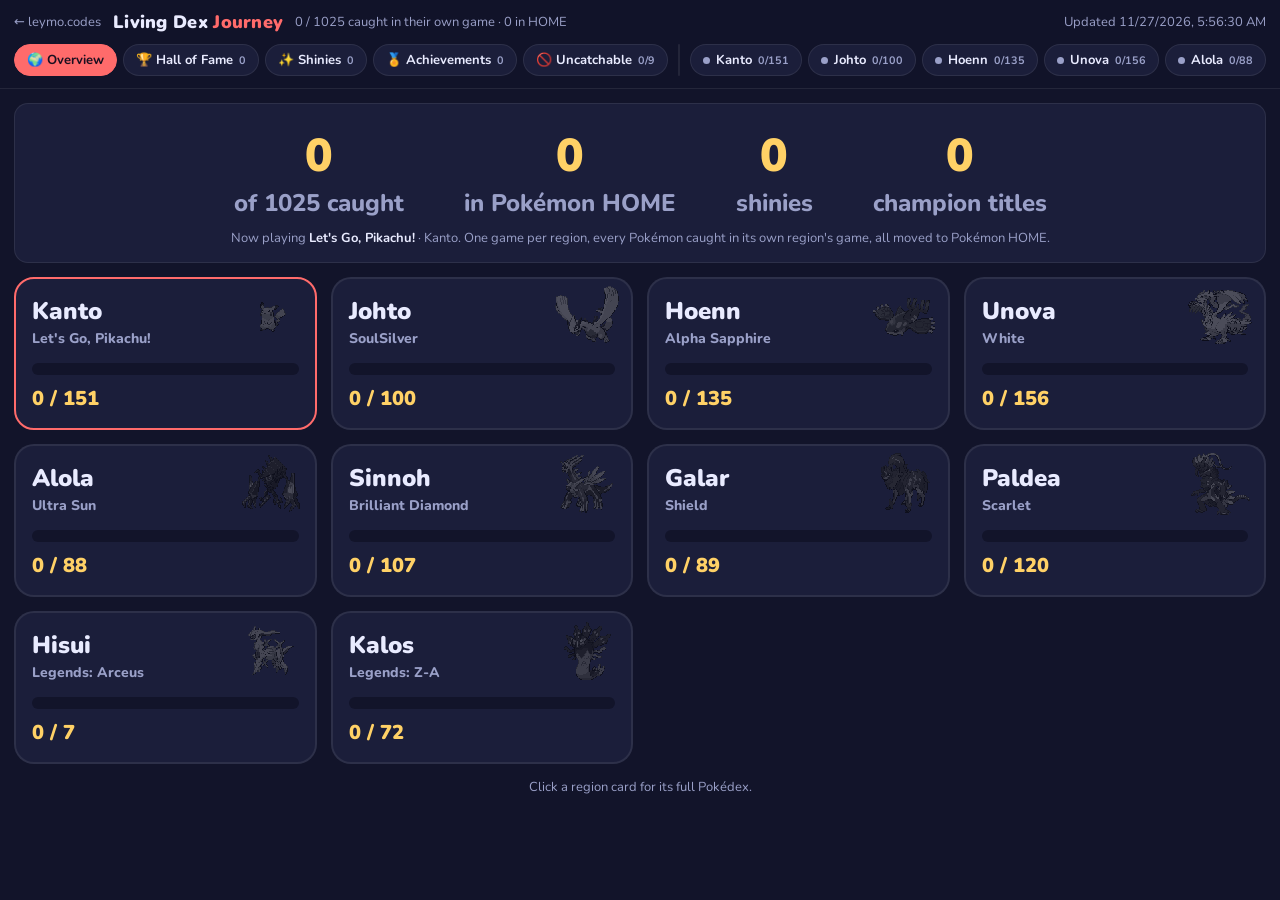
==== commit 36dbd9d3: "Living Dex page: Overview, Hall of Fame, Shinies, Achievements and Uncatchable tabs Co-Authored-By: " ====
--- a/livingdex/index.html
+++ b/livingdex/index.html
@@ -187,7 +187,17 @@
 .bk-wrap{width:1700px}
 .bk-h{font-size:46px;font-weight:900;margin-bottom:26px;text-align:center}
 .bk-regions{display:grid;grid-template-columns:repeat(5,1fr);gap:22px}
-.bk-reg{background:var(--panel);border:2px solid var(--line);border-radius:20px;padding:22px}
+.bk-reg{position:relative;background:var(--panel);border:2px solid var(--line);border-radius:20px;padding:22px}
+.bk-ic{position:absolute;right:12px;top:6px;width:84px;height:84px;image-rendering:pixelated;opacity:.9;transform-origin:50% 90%}
+.bk-ic.dim{filter:grayscale(1) brightness(.45);opacity:.55}
+.bk-reg .bar i{animation:bkfill 1.5s cubic-bezier(.3,.7,.3,1) var(--d) both}
+@keyframes bkfill{from{width:0}}
+.bk-reg.done{animation:bkpop .6s cubic-bezier(.2,1.6,.4,1) var(--pd) both;border-color:#ffd166;box-shadow:0 0 0 4px rgba(255,209,102,.18),0 0 34px rgba(255,209,102,.35)}
+@keyframes bkpop{0%{transform:none}40%{transform:scale(1.09)}100%{transform:none}}
+.bk-reg.done .bk-ic{opacity:1;animation:bkdance 1.1s ease-in-out calc(var(--pd) + .5s) infinite}
+@keyframes bkdance{0%,100%{transform:translateY(0) rotate(0)}20%{transform:translateY(-12px) rotate(-8deg)}40%{transform:translateY(0) rotate(0)}60%{transform:translateY(-6px) rotate(8deg)}80%{transform:translateY(0) rotate(0)}}
+.bk-done{position:absolute;left:50%;top:50%;z-index:2;padding:6px 18px;border-radius:12px;background:#ffd166;color:#1a1530;font-size:30px;font-weight:900;letter-spacing:.06em;box-shadow:0 6px 20px rgba(0,0,0,.4);animation:bkstamp .55s cubic-bezier(.2,1.6,.4,1) var(--pd) both;transform:translate(-50%,-50%) rotate(-8deg)}
+@keyframes bkstamp{0%{opacity:0;transform:translate(-50%,-50%) rotate(-8deg) scale(2.4)}100%{opacity:1;transform:translate(-50%,-50%) rotate(-8deg) scale(1)}}
 .bk-reg.on{border-color:var(--accent)}
 .bk-rn{font-size:32px;font-weight:900}
 .bk-rg{font-size:18px;color:var(--muted);font-weight:800;margin:2px 0 14px;min-height:24px}
@@ -206,6 +216,7 @@
 .bk-mq{position:absolute;left:0;right:0;bottom:40px;height:120px;overflow:hidden;background:rgba(0,0,0,.25);border-top:2px solid var(--line);border-bottom:2px solid var(--line)}
 .bk-mqi{display:flex;width:max-content;animation:bkmq linear infinite}
 .bk-mqi img{width:120px;height:120px;image-rendering:pixelated;margin:0 4px}
+.bk-mqi img.dance{animation:bkdance 1.1s ease-in-out infinite;transform-origin:50% 90%}
 .bk-mqi img.dim{filter:grayscale(1) brightness(.4);opacity:.6}
 @keyframes bkmq{to{transform:translateX(-50%)}}
 .bk-dots{position:absolute;bottom:10px;left:0;right:0;display:flex;justify-content:center;gap:10px}
@@ -217,13 +228,49 @@
 details.cu summary h2::before{content:'▸ ';color:var(--muted)} details.cu[open] summary h2::before{content:'▾ '}
 .culist{display:grid;grid-template-columns:repeat(auto-fill,minmax(300px,1fr));gap:8px;margin-top:8px}
 .curow{display:flex;gap:10px;align-items:center;background:var(--panel2);border-radius:12px;padding:6px}
+.mon.later{border:2px dashed var(--via)} .mon.later img{filter:grayscale(.6) brightness(.8);opacity:.85}
+.mon.later .st{background:transparent;color:var(--via);border:1px solid var(--via)}
+.k.later{background:rgba(185,140,255,.18);color:var(--via)}
+
+.toast{position:fixed;top:18px;right:18px;z-index:99;display:flex;gap:12px;align-items:center;min-width:300px;max-width:420px;padding:12px 16px 12px 12px;border-radius:18px;background:linear-gradient(135deg,rgba(30,24,60,.97),rgba(18,20,42,.97));border:2px solid #ffd166;box-shadow:0 0 0 4px rgba(255,209,102,.18),0 12px 40px rgba(0,0,0,.55);animation:tin .55s cubic-bezier(.2,1.4,.4,1) both;color:var(--text)}
+.toast.on-ov{left:10px;right:auto;top:10px;width:440px;max-width:440px;box-sizing:border-box}
+.toast.shiny{border-color:#b98cff;box-shadow:0 0 0 4px rgba(185,140,255,.25),0 0 30px rgba(185,140,255,.5),0 12px 40px rgba(0,0,0,.55)}
+.toast.out{animation:tout .5s ease-in both}
+.toast .tic{flex:0 0 64px;height:64px;border-radius:14px;background:rgba(255,255,255,.06);display:grid;place-items:center;animation:tbob 1.2s ease-in-out infinite}
+.toast .tic img{width:64px;height:64px;image-rendering:pixelated}.toast .tic span{font-size:34px}
+.toast .ttx{display:flex;flex-direction:column;min-width:0}
+.toast .ttx small{font-size:11px;letter-spacing:.12em;font-weight:800;color:#ffd166}.toast.shiny .ttx small{color:#d7b8ff}
+.toast .ttx b{font-size:22px;line-height:1.15}.toast .ttx span{font-size:14px;color:var(--muted)}
+.tconf{position:absolute;left:50%;top:50%;pointer-events:none}
+.tconf i{position:absolute;width:8px;height:12px;border-radius:2px;opacity:0;animation:tpop 1.3s ease-out var(--d) both}
+@keyframes tin{from{transform:translateY(-30px) scale(.8);opacity:0}to{transform:none;opacity:1}}
+@keyframes tout{to{transform:translateY(-20px) scale(.95);opacity:0}}
+@keyframes tbob{50%{transform:translateY(-4px) rotate(-3deg)}}
+@keyframes tpop{0%{opacity:1;transform:translate(0,0) rotate(0)}100%{opacity:0;transform:translate(var(--x),calc(var(--y) + 220px)) rotate(var(--r))}}
+
+.tabsep{flex:0 0 2px;align-self:stretch;background:var(--line);margin:0 4px;border-radius:2px}
+.pub-hero .bk-stats{display:flex;justify-content:center;gap:60px;margin:6px 0 10px}
+.pub-hero .bk-stats b{display:block;font-size:46px;font-weight:900;color:var(--accent2);text-align:center}.pub-hero .bk-stats span{display:block;color:var(--muted);font-weight:800;text-align:center}
+.pub-regions .bk-regions{display:grid;grid-template-columns:repeat(auto-fill,minmax(240px,1fr));gap:14px;margin:14px 0}
+.pub-regions .bk-reg{padding:16px;cursor:pointer;transition:transform .15s}.pub-regions .bk-reg:hover{transform:translateY(-3px)}
+.pub-regions .bk-rn{font-size:24px}.pub-regions .bk-rg{font-size:14px;margin-bottom:10px}.pub-regions .bk-rc{font-size:20px}.pub-regions .bk-ic{width:64px;height:64px}
+.pub-regions .bk-reg .bar{height:12px}.pub-regions .bk-done{font-size:20px;padding:4px 12px}
+.pub-shinies{display:grid;grid-template-columns:repeat(auto-fill,minmax(160px,1fr));gap:12px}
+.pub-sh{background:rgba(185,140,255,.08);border:1px solid rgba(185,140,255,.35);border-radius:16px;padding:12px;text-align:center;display:flex;flex-direction:column;align-items:center}
+.pub-sh img{width:96px;height:96px;image-rendering:pixelated}.pub-sh b{font-size:17px}.pub-sh span{font-size:12px;color:var(--muted)}
+.pub-ach{display:grid;grid-template-columns:repeat(auto-fill,minmax(320px,1fr));gap:12px}
+.pub-a{display:flex;gap:12px;align-items:center;background:rgba(255,209,102,.06);border:1px solid rgba(255,209,102,.35);border-radius:16px;padding:10px 14px}
+.pub-a.shiny{background:rgba(185,140,255,.08);border-color:rgba(185,140,255,.4)}
+.pub-a img{width:56px;height:56px;image-rendering:pixelated}.pub-a .pi{font-size:34px;width:56px;text-align:center}
+.pub-a div{display:flex;flex-direction:column}.pub-a b{font-size:16px}.pub-a span{font-size:13px;color:var(--muted)}.pub-a small{font-size:11px;color:var(--muted);opacity:.8}
+@media(max-width:700px){.pub-hero .bk-stats{gap:18px;flex-wrap:wrap}.pub-hero .bk-stats b{font-size:32px}}
 </style>
 </head>
 <body class="control">
 <div id="app"></div>
 <script>
 const SPECIES = [[1,"Bulbasaur",1,0,""],[2,"Ivysaur",1,1,""],[3,"Venusaur",1,2,""],[4,"Charmander",4,0,""],[5,"Charmeleon",4,4,""],[6,"Charizard",4,5,""],[7,"Squirtle",7,0,""],[8,"Wartortle",7,7,""],[9,"Blastoise",7,8,""],[10,"Caterpie",10,0,""],[11,"Metapod",10,10,""],[12,"Butterfree",10,11,""],[13,"Weedle",13,0,""],[14,"Kakuna",13,13,""],[15,"Beedrill",13,14,""],[16,"Pidgey",16,0,""],[17,"Pidgeotto",16,16,""],[18,"Pidgeot",16,17,""],[19,"Rattata",19,0,""],[20,"Raticate",19,19,""],[21,"Spearow",21,0,""],[22,"Fearow",21,21,""],[23,"Ekans",23,0,""],[24,"Arbok",23,23,""],[25,"Pikachu",172,172,""],[26,"Raichu",172,25,""],[27,"Sandshrew",27,0,""],[28,"Sandslash",27,27,""],[29,"Nidoran-F",29,0,""],[30,"Nidorina",29,29,""],[31,"Nidoqueen",29,30,""],[32,"Nidoran-M",32,0,""],[33,"Nidorino",32,32,""],[34,"Nidoking",32,33,""],[35,"Clefairy",173,173,""],[36,"Clefable",173,35,""],[37,"Vulpix",37,0,""],[38,"Ninetales",37,37,""],[39,"Jigglypuff",174,174,""],[40,"Wigglytuff",174,39,""],[41,"Zubat",41,0,""],[42,"Golbat",41,41,""],[43,"Oddish",43,0,""],[44,"Gloom",43,43,""],[45,"Vileplume",43,44,""],[46,"Paras",46,0,""],[47,"Parasect",46,46,""],[48,"Venonat",48,0,""],[49,"Venomoth",48,48,""],[50,"Diglett",50,0,""],[51,"Dugtrio",50,50,""],[52,"Meowth",52,0,""],[53,"Persian",52,52,""],[54,"Psyduck",54,0,""],[55,"Golduck",54,54,""],[56,"Mankey",56,0,""],[57,"Primeape",56,56,""],[58,"Growlithe",58,0,""],[59,"Arcanine",58,58,""],[60,"Poliwag",60,0,""],[61,"Poliwhirl",60,60,""],[62,"Poliwrath",60,61,""],[63,"Abra",63,0,""],[64,"Kadabra",63,63,""],[65,"Alakazam",63,64,""],[66,"Machop",66,0,""],[67,"Machoke",66,66,""],[68,"Machamp",66,67,""],[69,"Bellsprout",69,0,""],[70,"Weepinbell",69,69,""],[71,"Victreebel",69,70,""],[72,"Tentacool",72,0,""],[73,"Tentacruel",72,72,""],[74,"Geodude",74,0,""],[75,"Graveler",74,74,""],[76,"Golem",74,75,""],[77,"Ponyta",77,0,""],[78,"Rapidash",77,77,""],[79,"Slowpoke",79,0,""],[80,"Slowbro",79,79,""],[81,"Magnemite",81,0,""],[82,"Magneton",81,81,""],[83,"Farfetch’d",83,0,""],[84,"Doduo",84,0,""],[85,"Dodrio",84,84,""],[86,"Seel",86,0,""],[87,"Dewgong",86,86,""],[88,"Grimer",88,0,""],[89,"Muk",88,88,""],[90,"Shellder",90,0,""],[91,"Cloyster",90,90,""],[92,"Gastly",92,0,""],[93,"Haunter",92,92,""],[94,"Gengar",92,93,""],[95,"Onix",95,0,""],[96,"Drowzee",96,0,""],[97,"Hypno",96,96,""],[98,"Krabby",98,0,""],[99,"Kingler",98,98,""],[100,"Voltorb",100,0,""],[101,"Electrode",100,100,""],[102,"Exeggcute",102,0,""],[103,"Exeggutor",102,102,""],[104,"Cubone",104,0,""],[105,"Marowak",104,104,""],[106,"Hitmonlee",236,236,""],[107,"Hitmonchan",236,236,""],[108,"Lickitung",108,0,""],[109,"Koffing",109,0,""],[110,"Weezing",109,109,""],[111,"Rhyhorn",111,0,""],[112,"Rhydon",111,111,""],[113,"Chansey",440,440,""],[114,"Tangela",114,0,""],[115,"Kangaskhan",115,0,""],[116,"Horsea",116,0,""],[117,"Seadra",116,116,""],[118,"Goldeen",118,0,""],[119,"Seaking",118,118,""],[120,"Staryu",120,0,""],[121,"Starmie",120,120,""],[122,"Mr. Mime",439,439,""],[123,"Scyther",123,0,""],[124,"Jynx",238,238,""],[125,"Electabuzz",239,239,""],[126,"Magmar",240,240,""],[127,"Pinsir",127,0,""],[128,"Tauros",128,0,""],[129,"Magikarp",129,0,""],[130,"Gyarados",129,129,""],[131,"Lapras",131,0,""],[132,"Ditto",132,0,""],[133,"Eevee",133,0,""],[134,"Vaporeon",133,133,""],[135,"Jolteon",133,133,""],[136,"Flareon",133,133,""],[137,"Porygon",137,0,""],[138,"Omanyte",138,0,""],[139,"Omastar",138,138,""],[140,"Kabuto",140,0,""],[141,"Kabutops",140,140,""],[142,"Aerodactyl",142,0,""],[143,"Snorlax",446,446,""],[144,"Articuno",144,0,"L"],[145,"Zapdos",145,0,"L"],[146,"Moltres",146,0,"L"],[147,"Dratini",147,0,""],[148,"Dragonair",147,147,""],[149,"Dragonite",147,148,""],[150,"Mewtwo",150,0,"L"],[151,"Mew",151,0,"M"],[152,"Chikorita",152,0,""],[153,"Bayleef",152,152,""],[154,"Meganium",152,153,""],[155,"Cyndaquil",155,0,""],[156,"Quilava",155,155,""],[157,"Typhlosion",155,156,""],[158,"Totodile",158,0,""],[159,"Croconaw",158,158,""],[160,"Feraligatr",158,159,""],[161,"Sentret",161,0,""],[162,"Furret",161,161,""],[163,"Hoothoot",163,0,""],[164,"Noctowl",163,163,""],[165,"Ledyba",165,0,""],[166,"Ledian",165,165,""],[167,"Spinarak",167,0,""],[168,"Ariados",167,167,""],[169,"Crobat",41,42,""],[170,"Chinchou",170,0,""],[171,"Lanturn",170,170,""],[172,"Pichu",172,0,""],[173,"Cleffa",173,0,""],[174,"Igglybuff",174,0,""],[175,"Togepi",175,0,""],[176,"Togetic",175,175,""],[177,"Natu",177,0,""],[178,"Xatu",177,177,""],[179,"Mareep",179,0,""],[180,"Flaaffy",179,179,""],[181,"Ampharos",179,180,""],[182,"Bellossom",43,44,""],[183,"Marill",298,298,""],[184,"Azumarill",298,183,""],[185,"Sudowoodo",438,438,""],[186,"Politoed",60,61,""],[187,"Hoppip",187,0,""],[188,"Skiploom",187,187,""],[189,"Jumpluff",187,188,""],[190,"Aipom",190,0,""],[191,"Sunkern",191,0,""],[192,"Sunflora",191,191,""],[193,"Yanma",193,0,""],[194,"Wooper",194,0,""],[195,"Quagsire",194,194,""],[196,"Espeon",133,133,""],[197,"Umbreon",133,133,""],[198,"Murkrow",198,0,""],[199,"Slowking",79,79,""],[200,"Misdreavus",200,0,""],[201,"Unown",201,0,""],[202,"Wobbuffet",360,360,""],[203,"Girafarig",203,0,""],[204,"Pineco",204,0,""],[205,"Forretress",204,204,""],[206,"Dunsparce",206,0,""],[207,"Gligar",207,0,""],[208,"Steelix",95,95,""],[209,"Snubbull",209,0,""],[210,"Granbull",209,209,""],[211,"Qwilfish",211,0,""],[212,"Scizor",123,123,""],[213,"Shuckle",213,0,""],[214,"Heracross",214,0,""],[215,"Sneasel",215,0,""],[216,"Teddiursa",216,0,""],[217,"Ursaring",216,216,""],[218,"Slugma",218,0,""],[219,"Magcargo",218,218,""],[220,"Swinub",220,0,""],[221,"Piloswine",220,220,""],[222,"Corsola",222,0,""],[223,"Remoraid",223,0,""],[224,"Octillery",223,223,""],[225,"Delibird",225,0,""],[226,"Mantine",458,458,""],[227,"Skarmory",227,0,""],[228,"Houndour",228,0,""],[229,"Houndoom",228,228,""],[230,"Kingdra",116,117,""],[231,"Phanpy",231,0,""],[232,"Donphan",231,231,""],[233,"Porygon2",137,137,""],[234,"Stantler",234,0,""],[235,"Smeargle",235,0,""],[236,"Tyrogue",236,0,""],[237,"Hitmontop",236,236,""],[238,"Smoochum",238,0,""],[239,"Elekid",239,0,""],[240,"Magby",240,0,""],[241,"Miltank",241,0,""],[242,"Blissey",440,113,""],[243,"Raikou",243,0,"L"],[244,"Entei",244,0,"L"],[245,"Suicune",245,0,"L"],[246,"Larvitar",246,0,""],[247,"Pupitar",246,246,""],[248,"Tyranitar",246,247,""],[249,"Lugia",249,0,"L"],[250,"Ho-Oh",250,0,"L"],[251,"Celebi",251,0,"M"],[252,"Treecko",252,0,""],[253,"Grovyle",252,252,""],[254,"Sceptile",252,253,""],[255,"Torchic",255,0,""],[256,"Combusken",255,255,""],[257,"Blaziken",255,256,""],[258,"Mudkip",258,0,""],[259,"Marshtomp",258,258,""],[260,"Swampert",258,259,""],[261,"Poochyena",261,0,""],[262,"Mightyena",261,261,""],[263,"Zigzagoon",263,0,""],[264,"Linoone",263,263,""],[265,"Wurmple",265,0,""],[266,"Silcoon",265,265,""],[267,"Beautifly",265,266,""],[268,"Cascoon",265,265,""],[269,"Dustox",265,268,""],[270,"Lotad",270,0,""],[271,"Lombre",270,270,""],[272,"Ludicolo",270,271,""],[273,"Seedot",273,0,""],[274,"Nuzleaf",273,273,""],[275,"Shiftry",273,274,""],[276,"Taillow",276,0,""],[277,"Swellow",276,276,""],[278,"Wingull",278,0,""],[279,"Pelipper",278,278,""],[280,"Ralts",280,0,""],[281,"Kirlia",280,280,""],[282,"Gardevoir",280,281,""],[283,"Surskit",283,0,""],[284,"Masquerain",283,283,""],[285,"Shroomish",285,0,""],[286,"Breloom",285,285,""],[287,"Slakoth",287,0,""],[288,"Vigoroth",287,287,""],[289,"Slaking",287,288,""],[290,"Nincada",290,0,""],[291,"Ninjask",290,290,""],[292,"Shedinja",290,290,""],[293,"Whismur",293,0,""],[294,"Loudred",293,293,""],[295,"Exploud",293,294,""],[296,"Makuhita",296,0,""],[297,"Hariyama",296,296,""],[298,"Azurill",298,0,""],[299,"Nosepass",299,0,""],[300,"Skitty",300,0,""],[301,"Delcatty",300,300,""],[302,"Sableye",302,0,""],[303,"Mawile",303,0,""],[304,"Aron",304,0,""],[305,"Lairon",304,304,""],[306,"Aggron",304,305,""],[307,"Meditite",307,0,""],[308,"Medicham",307,307,""],[309,"Electrike",309,0,""],[310,"Manectric",309,309,""],[311,"Plusle",311,0,""],[312,"Minun",312,0,""],[313,"Volbeat",313,0,""],[314,"Illumise",314,0,""],[315,"Roselia",406,406,""],[316,"Gulpin",316,0,""],[317,"Swalot",316,316,""],[318,"Carvanha",318,0,""],[319,"Sharpedo",318,318,""],[320,"Wailmer",320,0,""],[321,"Wailord",320,320,""],[322,"Numel",322,0,""],[323,"Camerupt",322,322,""],[324,"Torkoal",324,0,""],[325,"Spoink",325,0,""],[326,"Grumpig",325,325,""],[327,"Spinda",327,0,""],[328,"Trapinch",328,0,""],[329,"Vibrava",328,328,""],[330,"Flygon",328,329,""],[331,"Cacnea",331,0,""],[332,"Cacturne",331,331,""],[333,"Swablu",333,0,""],[334,"Altaria",333,333,""],[335,"Zangoose",335,0,""],[336,"Seviper",336,0,""],[337,"Lunatone",337,0,""],[338,"Solrock",338,0,""],[339,"Barboach",339,0,""],[340,"Whiscash",339,339,""],[341,"Corphish",341,0,""],[342,"Crawdaunt",341,341,""],[343,"Baltoy",343,0,""],[344,"Claydol",343,343,""],[345,"Lileep",345,0,""],[346,"Cradily",345,345,""],[347,"Anorith",347,0,""],[348,"Armaldo",347,347,""],[349,"Feebas",349,0,""],[350,"Milotic",349,349,""],[351,"Castform",351,0,""],[352,"Kecleon",352,0,""],[353,"Shuppet",353,0,""],[354,"Banette",353,353,""],[355,"Duskull",355,0,""],[356,"Dusclops",355,355,""],[357,"Tropius",357,0,""],[358,"Chimecho",433,433,""],[359,"Absol",359,0,""],[360,"Wynaut",360,0,""],[361,"Snorunt",361,0,""],[362,"Glalie",361,361,""],[363,"Spheal",363,0,""],[364,"Sealeo",363,363,""],[365,"Walrein",363,364,""],[366,"Clamperl",366,0,""],[367,"Huntail",366,366,""],[368,"Gorebyss",366,366,""],[369,"Relicanth",369,0,""],[370,"Luvdisc",370,0,""],[371,"Bagon",371,0,""],[372,"Shelgon",371,371,""],[373,"Salamence",371,372,""],[374,"Beldum",374,0,""],[375,"Metang",374,374,""],[376,"Metagross",374,375,""],[377,"Regirock",377,0,"L"],[378,"Regice",378,0,"L"],[379,"Registeel",379,0,"L"],[380,"Latias",380,0,"L"],[381,"Latios",381,0,"L"],[382,"Kyogre",382,0,"L"],[383,"Groudon",383,0,"L"],[384,"Rayquaza",384,0,"L"],[385,"Jirachi",385,0,"M"],[386,"Deoxys",386,0,"M"],[387,"Turtwig",387,0,""],[388,"Grotle",387,387,""],[389,"Torterra",387,388,""],[390,"Chimchar",390,0,""],[391,"Monferno",390,390,""],[392,"Infernape",390,391,""],[393,"Piplup",393,0,""],[394,"Prinplup",393,393,""],[395,"Empoleon",393,394,""],[396,"Starly",396,0,""],[397,"Staravia",396,396,""],[398,"Staraptor",396,397,""],[399,"Bidoof",399,0,""],[400,"Bibarel",399,399,""],[401,"Kricketot",401,0,""],[402,"Kricketune",401,401,""],[403,"Shinx",403,0,""],[404,"Luxio",403,403,""],[405,"Luxray",403,404,""],[406,"Budew",406,0,""],[407,"Roserade",406,315,""],[408,"Cranidos",408,0,""],[409,"Rampardos",408,408,""],[410,"Shieldon",410,0,""],[411,"Bastiodon",410,410,""],[412,"Burmy",412,0,""],[413,"Wormadam",412,412,""],[414,"Mothim",412,412,""],[415,"Combee",415,0,""],[416,"Vespiquen",415,415,""],[417,"Pachirisu",417,0,""],[418,"Buizel",418,0,""],[419,"Floatzel",418,418,""],[420,"Cherubi",420,0,""],[421,"Cherrim",420,420,""],[422,"Shellos",422,0,""],[423,"Gastrodon",422,422,""],[424,"Ambipom",190,190,""],[425,"Drifloon",425,0,""],[426,"Drifblim",425,425,""],[427,"Buneary",427,0,""],[428,"Lopunny",427,427,""],[429,"Mismagius",200,200,""],[430,"Honchkrow",198,198,""],[431,"Glameow",431,0,""],[432,"Purugly",431,431,""],[433,"Chingling",433,0,""],[434,"Stunky",434,0,""],[435,"Skuntank",434,434,""],[436,"Bronzor",436,0,""],[437,"Bronzong",436,436,""],[438,"Bonsly",438,0,""],[439,"Mime Jr.",439,0,""],[440,"Happiny",440,0,""],[441,"Chatot",441,0,""],[442,"Spiritomb",442,0,""],[443,"Gible",443,0,""],[444,"Gabite",443,443,""],[445,"Garchomp",443,444,""],[446,"Munchlax",446,0,""],[447,"Riolu",447,0,""],[448,"Lucario",447,447,""],[449,"Hippopotas",449,0,""],[450,"Hippowdon",449,449,""],[451,"Skorupi",451,0,""],[452,"Drapion",451,451,""],[453,"Croagunk",453,0,""],[454,"Toxicroak",453,453,""],[455,"Carnivine",455,0,""],[456,"Finneon",456,0,""],[457,"Lumineon",456,456,""],[458,"Mantyke",458,0,""],[459,"Snover",459,0,""],[460,"Abomasnow",459,459,""],[461,"Weavile",215,215,""],[462,"Magnezone",81,82,""],[463,"Lickilicky",108,108,""],[464,"Rhyperior",111,112,""],[465,"Tangrowth",114,114,""],[466,"Electivire",239,125,""],[467,"Magmortar",240,126,""],[468,"Togekiss",175,176,""],[469,"Yanmega",193,193,""],[470,"Leafeon",133,133,""],[471,"Glaceon",133,133,""],[472,"Gliscor",207,207,""],[473,"Mamoswine",220,221,""],[474,"Porygon-Z",137,233,""],[475,"Gallade",280,281,""],[476,"Probopass",299,299,""],[477,"Dusknoir",355,356,""],[478,"Froslass",361,361,""],[479,"Rotom",479,0,""],[480,"Uxie",480,0,"L"],[481,"Mesprit",481,0,"L"],[482,"Azelf",482,0,"L"],[483,"Dialga",483,0,"L"],[484,"Palkia",484,0,"L"],[485,"Heatran",485,0,"L"],[486,"Regigigas",486,0,"L"],[487,"Giratina",487,0,"L"],[488,"Cresselia",488,0,"L"],[489,"Phione",489,0,"M"],[490,"Manaphy",490,0,"M"],[491,"Darkrai",491,0,"M"],[492,"Shaymin",492,0,"M"],[493,"Arceus",493,0,"M"],[494,"Victini",494,0,"M"],[495,"Snivy",495,0,""],[496,"Servine",495,495,""],[497,"Serperior",495,496,""],[498,"Tepig",498,0,""],[499,"Pignite",498,498,""],[500,"Emboar",498,499,""],[501,"Oshawott",501,0,""],[502,"Dewott",501,501,""],[503,"Samurott",501,502,""],[504,"Patrat",504,0,""],[505,"Watchog",504,504,""],[506,"Lillipup",506,0,""],[507,"Herdier",506,506,""],[508,"Stoutland",506,507,""],[509,"Purrloin",509,0,""],[510,"Liepard",509,509,""],[511,"Pansage",511,0,""],[512,"Simisage",511,511,""],[513,"Pansear",513,0,""],[514,"Simisear",513,513,""],[515,"Panpour",515,0,""],[516,"Simipour",515,515,""],[517,"Munna",517,0,""],[518,"Musharna",517,517,""],[519,"Pidove",519,0,""],[520,"Tranquill",519,519,""],[521,"Unfezant",519,520,""],[522,"Blitzle",522,0,""],[523,"Zebstrika",522,522,""],[524,"Roggenrola",524,0,""],[525,"Boldore",524,524,""],[526,"Gigalith",524,525,""],[527,"Woobat",527,0,""],[528,"Swoobat",527,527,""],[529,"Drilbur",529,0,""],[530,"Excadrill",529,529,""],[531,"Audino",531,0,""],[532,"Timburr",532,0,""],[533,"Gurdurr",532,532,""],[534,"Conkeldurr",532,533,""],[535,"Tympole",535,0,""],[536,"Palpitoad",535,535,""],[537,"Seismitoad",535,536,""],[538,"Throh",538,0,""],[539,"Sawk",539,0,""],[540,"Sewaddle",540,0,""],[541,"Swadloon",540,540,""],[542,"Leavanny",540,541,""],[543,"Venipede",543,0,""],[544,"Whirlipede",543,543,""],[545,"Scolipede",543,544,""],[546,"Cottonee",546,0,""],[547,"Whimsicott",546,546,""],[548,"Petilil",548,0,""],[549,"Lilligant",548,548,""],[550,"Basculin",550,0,""],[551,"Sandile",551,0,""],[552,"Krokorok",551,551,""],[553,"Krookodile",551,552,""],[554,"Darumaka",554,0,""],[555,"Darmanitan",554,554,""],[556,"Maractus",556,0,""],[557,"Dwebble",557,0,""],[558,"Crustle",557,557,""],[559,"Scraggy",559,0,""],[560,"Scrafty",559,559,""],[561,"Sigilyph",561,0,""],[562,"Yamask",562,0,""],[563,"Cofagrigus",562,562,""],[564,"Tirtouga",564,0,""],[565,"Carracosta",564,564,""],[566,"Archen",566,0,""],[567,"Archeops",566,566,""],[568,"Trubbish",568,0,""],[569,"Garbodor",568,568,""],[570,"Zorua",570,0,""],[571,"Zoroark",570,570,""],[572,"Minccino",572,0,""],[573,"Cinccino",572,572,""],[574,"Gothita",574,0,""],[575,"Gothorita",574,574,""],[576,"Gothitelle",574,575,""],[577,"Solosis",577,0,""],[578,"Duosion",577,577,""],[579,"Reuniclus",577,578,""],[580,"Ducklett",580,0,""],[581,"Swanna",580,580,""],[582,"Vanillite",582,0,""],[583,"Vanillish",582,582,""],[584,"Vanilluxe",582,583,""],[585,"Deerling",585,0,""],[586,"Sawsbuck",585,585,""],[587,"Emolga",587,0,""],[588,"Karrablast",588,0,""],[589,"Escavalier",588,588,""],[590,"Foongus",590,0,""],[591,"Amoonguss",590,590,""],[592,"Frillish",592,0,""],[593,"Jellicent",592,592,""],[594,"Alomomola",594,0,""],[595,"Joltik",595,0,""],[596,"Galvantula",595,595,""],[597,"Ferroseed",597,0,""],[598,"Ferrothorn",597,597,""],[599,"Klink",599,0,""],[600,"Klang",599,599,""],[601,"Klinklang",599,600,""],[602,"Tynamo",602,0,""],[603,"Eelektrik",602,602,""],[604,"Eelektross",602,603,""],[605,"Elgyem",605,0,""],[606,"Beheeyem",605,605,""],[607,"Litwick",607,0,""],[608,"Lampent",607,607,""],[609,"Chandelure",607,608,""],[610,"Axew",610,0,""],[611,"Fraxure",610,610,""],[612,"Haxorus",610,611,""],[613,"Cubchoo",613,0,""],[614,"Beartic",613,613,""],[615,"Cryogonal",615,0,""],[616,"Shelmet",616,0,""],[617,"Accelgor",616,616,""],[618,"Stunfisk",618,0,""],[619,"Mienfoo",619,0,""],[620,"Mienshao",619,619,""],[621,"Druddigon",621,0,""],[622,"Golett",622,0,""],[623,"Golurk",622,622,""],[624,"Pawniard",624,0,""],[625,"Bisharp",624,624,""],[626,"Bouffalant",626,0,""],[627,"Rufflet",627,0,""],[628,"Braviary",627,627,""],[629,"Vullaby",629,0,""],[630,"Mandibuzz",629,629,""],[631,"Heatmor",631,0,""],[632,"Durant",632,0,""],[633,"Deino",633,0,""],[634,"Zweilous",633,633,""],[635,"Hydreigon",633,634,""],[636,"Larvesta",636,0,""],[637,"Volcarona",636,636,""],[638,"Cobalion",638,0,"L"],[639,"Terrakion",639,0,"L"],[640,"Virizion",640,0,"L"],[641,"Tornadus",641,0,"L"],[642,"Thundurus",642,0,"L"],[643,"Reshiram",643,0,"L"],[644,"Zekrom",644,0,"L"],[645,"Landorus",645,0,"L"],[646,"Kyurem",646,0,"L"],[647,"Keldeo",647,0,"M"],[648,"Meloetta",648,0,"M"],[649,"Genesect",649,0,"M"],[650,"Chespin",650,0,""],[651,"Quilladin",650,650,""],[652,"Chesnaught",650,651,""],[653,"Fennekin",653,0,""],[654,"Braixen",653,653,""],[655,"Delphox",653,654,""],[656,"Froakie",656,0,""],[657,"Frogadier",656,656,""],[658,"Greninja",656,657,""],[659,"Bunnelby",659,0,""],[660,"Diggersby",659,659,""],[661,"Fletchling",661,0,""],[662,"Fletchinder",661,661,""],[663,"Talonflame",661,662,""],[664,"Scatterbug",664,0,""],[665,"Spewpa",664,664,""],[666,"Vivillon",664,665,""],[667,"Litleo",667,0,""],[668,"Pyroar",667,667,""],[669,"Flabébé",669,0,""],[670,"Floette",669,669,""],[671,"Florges",669,670,""],[672,"Skiddo",672,0,""],[673,"Gogoat",672,672,""],[674,"Pancham",674,0,""],[675,"Pangoro",674,674,""],[676,"Furfrou",676,0,""],[677,"Espurr",677,0,""],[678,"Meowstic",677,677,""],[679,"Honedge",679,0,""],[680,"Doublade",679,679,""],[681,"Aegislash",679,680,""],[682,"Spritzee",682,0,""],[683,"Aromatisse",682,682,""],[684,"Swirlix",684,0,""],[685,"Slurpuff",684,684,""],[686,"Inkay",686,0,""],[687,"Malamar",686,686,""],[688,"Binacle",688,0,""],[689,"Barbaracle",688,688,""],[690,"Skrelp",690,0,""],[691,"Dragalge",690,690,""],[692,"Clauncher",692,0,""],[693,"Clawitzer",692,692,""],[694,"Helioptile",694,0,""],[695,"Heliolisk",694,694,""],[696,"Tyrunt",696,0,""],[697,"Tyrantrum",696,696,""],[698,"Amaura",698,0,""],[699,"Aurorus",698,698,""],[700,"Sylveon",133,133,""],[701,"Hawlucha",701,0,""],[702,"Dedenne",702,0,""],[703,"Carbink",703,0,""],[704,"Goomy",704,0,""],[705,"Sliggoo",704,704,""],[706,"Goodra",704,705,""],[707,"Klefki",707,0,""],[708,"Phantump",708,0,""],[709,"Trevenant",708,708,""],[710,"Pumpkaboo",710,0,""],[711,"Gourgeist",710,710,""],[712,"Bergmite",712,0,""],[713,"Avalugg",712,712,""],[714,"Noibat",714,0,""],[715,"Noivern",714,714,""],[716,"Xerneas",716,0,"L"],[717,"Yveltal",717,0,"L"],[718,"Zygarde",718,0,"L"],[719,"Diancie",719,0,"M"],[720,"Hoopa",720,0,"M"],[721,"Volcanion",721,0,"M"],[722,"Rowlet",722,0,""],[723,"Dartrix",722,722,""],[724,"Decidueye",722,723,""],[725,"Litten",725,0,""],[726,"Torracat",725,725,""],[727,"Incineroar",725,726,""],[728,"Popplio",728,0,""],[729,"Brionne",728,728,""],[730,"Primarina",728,729,""],[731,"Pikipek",731,0,""],[732,"Trumbeak",731,731,""],[733,"Toucannon",731,732,""],[734,"Yungoos",734,0,""],[735,"Gumshoos",734,734,""],[736,"Grubbin",736,0,""],[737,"Charjabug",736,736,""],[738,"Vikavolt",736,737,""],[739,"Crabrawler",739,0,""],[740,"Crabominable",739,739,""],[741,"Oricorio",741,0,""],[742,"Cutiefly",742,0,""],[743,"Ribombee",742,742,""],[744,"Rockruff",744,0,""],[745,"Lycanroc",744,744,""],[746,"Wishiwashi",746,0,""],[747,"Mareanie",747,0,""],[748,"Toxapex",747,747,""],[749,"Mudbray",749,0,""],[750,"Mudsdale",749,749,""],[751,"Dewpider",751,0,""],[752,"Araquanid",751,751,""],[753,"Fomantis",753,0,""],[754,"Lurantis",753,753,""],[755,"Morelull",755,0,""],[756,"Shiinotic",755,755,""],[757,"Salandit",757,0,""],[758,"Salazzle",757,757,""],[759,"Stufful",759,0,""],[760,"Bewear",759,759,""],[761,"Bounsweet",761,0,""],[762,"Steenee",761,761,""],[763,"Tsareena",761,762,""],[764,"Comfey",764,0,""],[765,"Oranguru",765,0,""],[766,"Passimian",766,0,""],[767,"Wimpod",767,0,""],[768,"Golisopod",767,767,""],[769,"Sandygast",769,0,""],[770,"Palossand",769,769,""],[771,"Pyukumuku",771,0,""],[772,"Type: Null",772,0,"L"],[773,"Silvally",772,772,"L"],[774,"Minior",774,0,""],[775,"Komala",775,0,""],[776,"Turtonator",776,0,""],[777,"Togedemaru",777,0,""],[778,"Mimikyu",778,0,""],[779,"Bruxish",779,0,""],[780,"Drampa",780,0,""],[781,"Dhelmise",781,0,""],[782,"Jangmo-o",782,0,""],[783,"Hakamo-o",782,782,""],[784,"Kommo-o",782,783,""],[785,"Tapu Koko",785,0,"L"],[786,"Tapu Lele",786,0,"L"],[787,"Tapu Bulu",787,0,"L"],[788,"Tapu Fini",788,0,"L"],[789,"Cosmog",789,0,"L"],[790,"Cosmoem",789,789,"L"],[791,"Solgaleo",789,790,"L"],[792,"Lunala",789,790,"L"],[793,"Nihilego",793,0,""],[794,"Buzzwole",794,0,""],[795,"Pheromosa",795,0,""],[796,"Xurkitree",796,0,""],[797,"Celesteela",797,0,""],[798,"Kartana",798,0,""],[799,"Guzzlord",799,0,""],[800,"Necrozma",800,0,"L"],[801,"Magearna",801,0,"M"],[802,"Marshadow",802,0,"M"],[803,"Poipole",803,0,""],[804,"Naganadel",803,803,""],[805,"Stakataka",805,0,""],[806,"Blacephalon",806,0,""],[807,"Zeraora",807,0,"M"],[808,"Meltan",808,0,"M"],[809,"Melmetal",809,0,"M"],[810,"Grookey",810,0,""],[811,"Thwackey",810,810,""],[812,"Rillaboom",810,811,""],[813,"Scorbunny",813,0,""],[814,"Raboot",813,813,""],[815,"Cinderace",813,814,""],[816,"Sobble",816,0,""],[817,"Drizzile",816,816,""],[818,"Inteleon",816,817,""],[819,"Skwovet",819,0,""],[820,"Greedent",819,819,""],[821,"Rookidee",821,0,""],[822,"Corvisquire",821,821,""],[823,"Corviknight",821,822,""],[824,"Blipbug",824,0,""],[825,"Dottler",824,824,""],[826,"Orbeetle",824,825,""],[827,"Nickit",827,0,""],[828,"Thievul",827,827,""],[829,"Gossifleur",829,0,""],[830,"Eldegoss",829,829,""],[831,"Wooloo",831,0,""],[832,"Dubwool",831,831,""],[833,"Chewtle",833,0,""],[834,"Drednaw",833,833,""],[835,"Yamper",835,0,""],[836,"Boltund",835,835,""],[837,"Rolycoly",837,0,""],[838,"Carkol",837,837,""],[839,"Coalossal",837,838,""],[840,"Applin",840,0,""],[841,"Flapple",840,840,""],[842,"Appletun",840,840,""],[843,"Silicobra",843,0,""],[844,"Sandaconda",843,843,""],[845,"Cramorant",845,0,""],[846,"Arrokuda",846,0,""],[847,"Barraskewda",846,846,""],[848,"Toxel",848,0,""],[849,"Toxtricity",848,848,""],[850,"Sizzlipede",850,0,""],[851,"Centiskorch",850,850,""],[852,"Clobbopus",852,0,""],[853,"Grapploct",852,852,""],[854,"Sinistea",854,0,""],[855,"Polteageist",854,854,""],[856,"Hatenna",856,0,""],[857,"Hattrem",856,856,""],[858,"Hatterene",856,857,""],[859,"Impidimp",859,0,""],[860,"Morgrem",859,859,""],[861,"Grimmsnarl",859,860,""],[862,"Obstagoon",862,0,""],[863,"Perrserker",863,0,""],[864,"Cursola",864,0,""],[865,"Sirfetch’d",865,0,""],[866,"Mr. Rime",866,0,""],[867,"Runerigus",867,0,""],[868,"Milcery",868,0,""],[869,"Alcremie",868,868,""],[870,"Falinks",870,0,""],[871,"Pincurchin",871,0,""],[872,"Snom",872,0,""],[873,"Frosmoth",872,872,""],[874,"Stonjourner",874,0,""],[875,"Eiscue",875,0,""],[876,"Indeedee",876,0,""],[877,"Morpeko",877,0,""],[878,"Cufant",878,0,""],[879,"Copperajah",878,878,""],[880,"Dracozolt",880,0,""],[881,"Arctozolt",881,0,""],[882,"Dracovish",882,0,""],[883,"Arctovish",883,0,""],[884,"Duraludon",884,0,""],[885,"Dreepy",885,0,""],[886,"Drakloak",885,885,""],[887,"Dragapult",885,886,""],[888,"Zacian",888,0,"L"],[889,"Zamazenta",889,0,"L"],[890,"Eternatus",890,0,"L"],[891,"Kubfu",891,0,"L"],[892,"Urshifu",891,891,"L"],[893,"Zarude",893,0,"M"],[894,"Regieleki",894,0,"L"],[895,"Regidrago",895,0,"L"],[896,"Glastrier",896,0,"L"],[897,"Spectrier",897,0,"L"],[898,"Calyrex",898,0,"L"],[899,"Wyrdeer",234,234,""],[900,"Kleavor",123,123,""],[901,"Ursaluna",216,217,""],[902,"Basculegion",902,0,""],[903,"Sneasler",903,0,""],[904,"Overqwil",904,0,""],[905,"Enamorus",905,0,"L"],[906,"Sprigatito",906,0,""],[907,"Floragato",906,906,""],[908,"Meowscarada",906,907,""],[909,"Fuecoco",909,0,""],[910,"Crocalor",909,909,""],[911,"Skeledirge",909,910,""],[912,"Quaxly",912,0,""],[913,"Quaxwell",912,912,""],[914,"Quaquaval",912,913,""],[915,"Lechonk",915,0,""],[916,"Oinkologne",915,915,""],[917,"Tarountula",917,0,""],[918,"Spidops",917,917,""],[919,"Nymble",919,0,""],[920,"Lokix",919,919,""],[921,"Pawmi",921,0,""],[922,"Pawmo",921,921,""],[923,"Pawmot",921,922,""],[924,"Tandemaus",924,0,""],[925,"Maushold",924,924,""],[926,"Fidough",926,0,""],[927,"Dachsbun",926,926,""],[928,"Smoliv",928,0,""],[929,"Dolliv",928,928,""],[930,"Arboliva",928,929,""],[931,"Squawkabilly",931,0,""],[932,"Nacli",932,0,""],[933,"Naclstack",932,932,""],[934,"Garganacl",932,933,""],[935,"Charcadet",935,0,""],[936,"Armarouge",935,935,""],[937,"Ceruledge",935,935,""],[938,"Tadbulb",938,0,""],[939,"Bellibolt",938,938,""],[940,"Wattrel",940,0,""],[941,"Kilowattrel",940,940,""],[942,"Maschiff",942,0,""],[943,"Mabosstiff",942,942,""],[944,"Shroodle",944,0,""],[945,"Grafaiai",944,944,""],[946,"Bramblin",946,0,""],[947,"Brambleghast",946,946,""],[948,"Toedscool",948,0,""],[949,"Toedscruel",948,948,""],[950,"Klawf",950,0,""],[951,"Capsakid",951,0,""],[952,"Scovillain",951,951,""],[953,"Rellor",953,0,""],[954,"Rabsca",953,953,""],[955,"Flittle",955,0,""],[956,"Espathra",955,955,""],[957,"Tinkatink",957,0,""],[958,"Tinkatuff",957,957,""],[959,"Tinkaton",957,958,""],[960,"Wiglett",960,0,""],[961,"Wugtrio",960,960,""],[962,"Bombirdier",962,0,""],[963,"Finizen",963,0,""],[964,"Palafin",963,963,""],[965,"Varoom",965,0,""],[966,"Revavroom",965,965,""],[967,"Cyclizar",967,0,""],[968,"Orthworm",968,0,""],[969,"Glimmet",969,0,""],[970,"Glimmora",969,969,""],[971,"Greavard",971,0,""],[972,"Houndstone",971,971,""],[973,"Flamigo",973,0,""],[974,"Cetoddle",974,0,""],[975,"Cetitan",974,974,""],[976,"Veluza",976,0,""],[977,"Dondozo",977,0,""],[978,"Tatsugiri",978,0,""],[979,"Annihilape",56,57,""],[980,"Clodsire",980,0,""],[981,"Farigiraf",203,203,""],[982,"Dudunsparce",206,206,""],[983,"Kingambit",624,625,""],[984,"Great Tusk",984,0,""],[985,"Scream Tail",985,0,""],[986,"Brute Bonnet",986,0,""],[987,"Flutter Mane",987,0,""],[988,"Slither Wing",988,0,""],[989,"Sandy Shocks",989,0,""],[990,"Iron Treads",990,0,""],[991,"Iron Bundle",991,0,""],[992,"Iron Hands",992,0,""],[993,"Iron Jugulis",993,0,""],[994,"Iron Moth",994,0,""],[995,"Iron Thorns",995,0,""],[996,"Frigibax",996,0,""],[997,"Arctibax",996,996,""],[998,"Baxcalibur",996,997,""],[999,"Gimmighoul",999,0,""],[1000,"Gholdengo",999,999,""],[1001,"Wo-Chien",1001,0,"L"],[1002,"Chien-Pao",1002,0,"L"],[1003,"Ting-Lu",1003,0,"L"],[1004,"Chi-Yu",1004,0,"L"],[1005,"Roaring Moon",1005,0,""],[1006,"Iron Valiant",1006,0,""],[1007,"Koraidon",1007,0,"L"],[1008,"Miraidon",1008,0,"L"],[1009,"Walking Wake",1009,0,""],[1010,"Iron Leaves",1010,0,""],[1011,"Dipplin",840,840,""],[1012,"Poltchageist",1012,0,""],[1013,"Sinistcha",1012,1012,""],[1014,"Okidogi",1014,0,"L"],[1015,"Munkidori",1015,0,"L"],[1016,"Fezandipiti",1016,0,"L"],[1017,"Ogerpon",1017,0,"L"],[1018,"Archaludon",884,884,""],[1019,"Hydrapple",840,1011,""],[1020,"Gouging Fire",1020,0,""],[1021,"Raging Bolt",1021,0,""],[1022,"Iron Boulder",1022,0,""],[1023,"Iron Crown",1023,0,""],[1024,"Terapagos",1024,0,"L"],[1025,"Pecharunt",1025,0,"M"]];
-const REGIONS = [{"id":"kanto","name":"Kanto","range":[1,151],"platform":"Switch","ds":false,"variants":[{"key":"kanto","game":"Let's Go, Pikachu!","bosses":[["Brock",12],["Misty",19],["Lt. Surge",26],["Erika",34],["Koga",44],["Sabrina",44],["Blaine",48],["Giovanni",50],["Lorelei",52],["Bruno",53],["Agatha",54],["Lance",55],["Champion Trace",57]],"how":{"1":["wild","Viridian Forest · Cerulean City"],"2":["evolve","Evolve Bulbasaur: Lv 16"],"3":["evolve","Evolve Ivysaur: Lv 32"],"4":["wild","Route 3 (Road 3) · Route 4 (Road 4) · Rock Tunnel (Rock Tunnel (1F)) · Rock Tunnel (Rock Tunnel (B1F)) · Route 24 (Road 24)"],"5":["evolve","Evolve Charmander: Lv 16"],"6":["wild","Route 1 (Road 1) · Route 2 (Road 2 (south, towards Viridian City)) · Route 2 (Road 2 (north, towards Pewter City)) · Route 3 (Road 3) · Route 4 (Road 4) · Route 6 (Road 6) (+19 more)"],"7":["wild","Route 24 (Road 24) · Route 25 (Road 25) · Seafoam Islands (Seafoam Islands (1F)) · Seafoam Islands (Seafoam Islands (B1F)) · Seafoam Islands (Seafoam Islands (B2F)) · Vermilion City (+2 more)"],"8":["evolve","Evolve Squirtle: Lv 16"],"9":["evolve","Evolve Wartortle: Lv 36"],"10":["wild","Route 2 (Road 2 (south, towards Viridian City)) · Route 2 (Road 2 (north, towards Pewter City)) · Viridian Forest"],"11":["wild","Viridian Forest"],"12":["wild","Viridian Forest"],"13":["wild","Route 2 (Road 2 (south, towards Viridian City)) · Route 2 (Road 2 (north, towards Pewter City)) · Viridian Forest"],"14":["wild","Viridian Forest"],"15":["evolve","Evolve Kakuna: Lv 10"],"16":["wild","Route 1 (Road 1) · Route 2 (Road 2 (south, towards Viridian City)) · Route 2 (Road 2 (north, towards Pewter City)) · Route 5 (Road 5) · Route 6 (Road 6) · Route 7 (Road 7) (+15 more)"],"17":["wild","Route 1 (Road 1) · Route 2 (Road 2 (south, towards Viridian City)) · Route 2 (Road 2 (north, towards Pewter City)) · Route 5 (Road 5) · Route 6 (Road 6) · Route 7 (Road 7) (+14 more)"],"18":["wild","Route 1 (Road 1) · Route 2 (Road 2 (south, towards Viridian City)) · Route 2 (Road 2 (north, towards Pewter City)) · Route 5 (Road 5) · Route 6 (Road 6) · Route 7 (Road 7) (+14 more)"],"19":["wild","Route 1 (Road 1) · Route 2 (Road 2 (south, towards Viridian City)) · Route 2 (Road 2 (north, towards Pewter City)) · Route 3 (Road 3) · Route 4 (Road 4) · Route 5 (Road 5) (+16 more)"],"20":["wild","Route 7 (Road 7) · Route 8 (Road 8) · Route 9 (Road 9) · Route 10 (Road 10) · Route 11 (Road 11) · Route 16 (Road 16) (+7 more)"],"21":["wild","Route 3 (Road 3) · Route 4 (Road 4) · Route 9 (Road 9) · Route 10 (Road 10) · Route 22 (Road 22) · Route 23 (Road 23)"],"22":["wild","Route 3 (Road 3) · Route 4 (Road 4) · Route 9 (Road 9) · Route 10 (Road 10) · Route 22 (Road 22) · Route 23 (Road 23)"],"23":["exclusive","Let's Go Eevee exclusive — trade online or fill it later"],"24":["exclusive","Evolve Ekans — but Ekans is Let's Go Eevee-exclusive"],"25":["wild","Viridian Forest · Pallet Town"],"26":["wild","Saffron City"],"27":["wild","Route 3 (Road 3) · Route 4 (Road 4) · Celadon City"],"28":["evolve","Evolve Sandshrew: Lv 22"],"29":["wild","Route 9 (Road 9) · Route 10 (Road 10) · Route 22 (Road 22) · Route 23 (Road 23)"],"30":["wild","Route 9 (Road 9) · Route 10 (Road 10) · Route 23 (Road 23)"],"31":["wild","Route 23 (Road 23)"],"32":["wild","Route 9 (Road 9) · Route 10 (Road 10) · Route 22 (Road 22) · Route 23 (Road 23)"],"33":["wild","Route 9 (Road 9) · Route 10 (Road 10) · Route 23 (Road 23)"],"34":["wild","Route 23 (Road 23)"],"35":["wild","Mt. Moon (Mount Moon (1F)) · Mt. Moon (Mount Moon (B2F)) · Mt. Moon (Mount Moon (B1F))"],"36":["wild","Mt. Moon (Mount Moon (B2F))"],"37":["exclusive","Let's Go Eevee exclusive — trade online or fill it later"],"38":["exclusive","Let's Go Eevee exclusive — trade online or fill it later"],"39":["wild","Route 5 (Road 5) · Route 6 (Road 6) · Route 7 (Road 7) · Route 8 (Road 8)"],"40":["evolve","Evolve Jigglypuff: use a Moon Stone"],"41":["wild","Mt. Moon (Mount Moon (1F)) · Mt. Moon (Mount Moon (B2F)) · Rock Tunnel (Rock Tunnel (1F)) · Rock Tunnel (Rock Tunnel (B1F)) · Pokémon Tower (Pokemon Tower (3F)) · Seafoam Islands (Seafoam Islands (1F)) (+15 more)"],"42":["wild","Rock Tunnel (Rock Tunnel (1F)) · Rock Tunnel (Rock Tunnel (B1F)) · Pokémon Tower (Pokemon Tower (3F)) · Seafoam Islands (Seafoam Islands (1F)) · Victory Road (Victory Road 1 (1F)) · Victory Road (Victory Road 1 (2F)) (+11 more)"],"43":["wild","Route 1 (Road 1) · Route 2 (Road 2 (south, towards Viridian City)) · Route 2 (Road 2 (north, towards Pewter City)) · Route 12 (Road 12) · Route 13 (Road 13) · Route 14 (Road 14) (+5 more)"],"44":["wild","Route 12 (Road 12) · Route 13 (Road 13) · Route 14 (Road 14) · Route 15 (Road 15) · Sea Route 21 (Road 21)"],"45":["wild","Sea Route 21 (Road 21)"],"46":["wild","Mt. Moon (Mount Moon (1F)) · Mt. Moon (Mount Moon (B2F)) · Mt. Moon (Mount Moon (B1F))"],"47":["evolve","Evolve Paras: Lv 24"],"48":["wild","Route 14 (Road 14) · Route 15 (Road 15) · Route 24 (Road 24) · Route 25 (Road 25)"],"49":["wild","Route 14 (Road 14) · Route 15 (Road 15)"],"50":["wild","Diglett's Cave (Digletts Cave) · Lavender Town"],"51":["wild","Diglett's Cave (Digletts Cave)"],"52":["exclusive","Let's Go Eevee exclusive — trade online or fill it later"],"53":["wild","Vermilion City"],"54":["wild","Route 4 (Road 4) · Route 6 (Road 6) · Route 17 (Road 17) · Route 24 (Road 24) · Route 25 (Road 25) · Cerulean Cave (Cerulean Cave (1F)) (+1 more)"],"55":["wild","Cerulean Cave (Cerulean Cave (1F)) · Cerulean Cave (Cerulean Cave (B1F))"],"56":["wild","Route 3 (Road 3) · Route 4 (Road 4)"],"57":["evolve","Evolve Mankey: Lv 28"],"58":["wild","Route 5 (Road 5) · Route 6 (Road 6) · Route 7 (Road 7) · Route 8 (Road 8)"],"59":["wild","Route 7 (Road 7) · Route 8 (Road 8)"],"60":["wild","Route 22 (Road 22) · Route 23 (Road 23) · Route 25 (Road 25) · Cerulean Cave (Cerulean Cave (1F)) · Cerulean Cave (Cerulean Cave (B1F))"],"61":["wild","Route 22 (Road 22) · Route 23 (Road 23) · Route 25 (Road 25) · Cerulean Cave (Cerulean Cave (1F)) · Cerulean Cave (Cerulean Cave (B1F))"],"62":["wild","Cerulean Cave (Cerulean Cave (1F)) · Cerulean Cave (Cerulean Cave (B1F))"],"63":["wild","Route 5 (Road 5) · Route 6 (Road 6) · Route 7 (Road 7) · Route 8 (Road 8)"],"64":["wild","Route 7 (Road 7) · Route 8 (Road 8)"],"65":["trade","Evolve Kadabra: trade — trade online, or use a Linking Cord in Legends: Arceus if it lives there"],"66":["wild","Rock Tunnel (Rock Tunnel (1F)) · Rock Tunnel (Rock Tunnel (B1F)) · Victory Road (Victory Road 1 (1F)) · Victory Road (Victory Road 1 (2F)) · Victory Road (Victory Road 1 (3F))"],"67":["wild","Victory Road (Victory Road 1 (1F)) · Victory Road (Victory Road 1 (2F)) · Victory Road (Victory Road 1 (3F))"],"68":["trade","Evolve Machoke: trade — trade online, or use a Linking Cord in Legends: Arceus if it lives there"],"69":["exclusive","Let's Go Eevee exclusive — trade online or fill it later"],"70":["exclusive","Let's Go Eevee exclusive — trade online or fill it later"],"71":["exclusive","Let's Go Eevee exclusive — trade online or fill it later"],"72":["wild","Route 4 (Road 4) · Route 10 (Road 10) · Route 11 (Road 11) · Route 12 (Road 12) · Route 13 (Road 13) · Route 18 (Road 18) (+6 more)"],"73":["wild","Route 4 (Road 4) · Route 10 (Road 10) · Route 11 (Road 11) · Route 12 (Road 12) · Route 13 (Road 13) · Route 18 (Road 18) (+6 more)"],"74":["wild","Mt. Moon (Mount Moon (1F)) · Mt. Moon (Mount Moon (B2F)) · Rock Tunnel (Rock Tunnel (1F)) · Rock Tunnel (Rock Tunnel (B1F)) · Victory Road (Victory Road 1 (1F)) · Victory Road (Victory Road 1 (2F)) (+6 more)"],"75":["wild","Rock Tunnel (Rock Tunnel (1F)) · Rock Tunnel (Rock Tunnel (B1F)) · Victory Road (Victory Road 1 (1F)) · Victory Road (Victory Road 1 (2F)) · Victory Road (Victory Road 1 (3F)) · Cerulean Cave (Cerulean Cave (1F)) (+2 more)"],"76":["trade","Evolve Graveler: trade — trade online, or use a Linking Cord in Legends: Arceus if it lives there"],"77":["wild","Route 17 (Road 17)"],"78":["wild","Route 17 (Road 17)"],"79":["wild","Seafoam Islands (Seafoam Islands (1F)) · Seafoam Islands (Seafoam Islands (B1F)) · Seafoam Islands (Seafoam Islands (B2F)) · Seafoam Islands (Seafoam Islands (B3F)) · Seafoam Islands (Seafoam Islands (B4F))"],"80":["wild","Seafoam Islands (Seafoam Islands (1F)) · Seafoam Islands (Seafoam Islands (B1F)) · Seafoam Islands (Seafoam Islands (B2F)) · Seafoam Islands (Seafoam Islands (B3F)) · Seafoam Islands (Seafoam Islands (B4F))"],"81":["wild","Kanto Power Plant"],"82":["wild","Kanto Power Plant"],"83":["wild","Route 12 (Road 12) · Route 13 (Road 13)"],"84":["wild","Route 16 (Road 16) · Route 17 (Road 17) · Route 18 (Road 18)"],"85":["wild","Route 16 (Road 16) · Route 17 (Road 17) · Route 18 (Road 18)"],"86":["wild","Seafoam Islands (Seafoam Islands (1F)) · Seafoam Islands (Seafoam Islands (B1F)) · Seafoam Islands (Seafoam Islands (B2F)) · Seafoam Islands (Seafoam Islands (B3F)) · Seafoam Islands (Seafoam Islands (B4F))"],"87":["wild","Seafoam Islands (Seafoam Islands (1F)) · Seafoam Islands (Seafoam Islands (B1F)) · Seafoam Islands (Seafoam Islands (B2F)) · Seafoam Islands (Seafoam Islands (B3F)) · Seafoam Islands (Seafoam Islands (B4F))"],"88":["wild","Pokémon Mansion (Pokemon Mansion (1F)) · Kanto Power Plant · Pokémon Mansion (Pokemon Mansion (2F)) · Pokémon Mansion (Pokemon Mansion (3F)) · Pokémon Mansion (Pokemon Mansion (B1F)) · Cinnabar Island"],"89":["wild","Pokémon Mansion (Pokemon Mansion (1F)) · Kanto Power Plant · Pokémon Mansion (Pokemon Mansion (2F)) · Pokémon Mansion (Pokemon Mansion (3F)) · Pokémon Mansion (Pokemon Mansion (B1F))"],"90":["wild","Seafoam Islands (Seafoam Islands (B3F)) · Seafoam Islands (Seafoam Islands (B4F))"],"91":["wild","Seafoam Islands (Seafoam Islands (B3F)) · Seafoam Islands (Seafoam Islands (B4F))"],"92":["wild","Pokémon Tower (Pokemon Tower (3F)) · Pokémon Tower (Pokemon Tower (4F)) · Pokémon Tower (Pokemon Tower (5F)) · Pokémon Tower (Pokemon Tower (6F))"],"93":["wild","Pokémon Tower (Pokemon Tower (3F)) · Pokémon Tower (Pokemon Tower (4F)) · Pokémon Tower (Pokemon Tower (5F)) · Pokémon Tower (Pokemon Tower (6F))"],"94":["trade","Evolve Haunter: trade — trade online, or use a Linking Cord in Legends: Arceus if it lives there"],"95":["wild","Mt. Moon (Mount Moon (1F)) · Mt. Moon (Mount Moon (B2F)) · Rock Tunnel (Rock Tunnel (1F)) · Rock Tunnel (Rock Tunnel (B1F)) · Victory Road (Victory Road 1 (1F)) · Victory Road (Victory Road 1 (2F)) (+2 more)"],"96":["wild","Route 11 (Road 11)"],"97":["evolve","Evolve Drowzee: Lv 26"],"98":["wild","Route 10 (Road 10) · Route 12 (Road 12) · Route 13 (Road 13)"],"99":["wild","Route 12 (Road 12) · Route 13 (Road 13)"],"100":["wild","Kanto Power Plant"],"101":["wild","Kanto Power Plant"],"102":["wild","Route 23 (Road 23)"],"103":["wild","Route 23 (Road 23) · Indigo Plateau"],"104":["wild","Rock Tunnel (Rock Tunnel (1F)) · Rock Tunnel (Rock Tunnel (B1F)) · Pokémon Tower (Pokemon Tower (3F)) · Pokémon Tower (Pokemon Tower (4F)) · Pokémon Tower (Pokemon Tower (5F)) · Pokémon Tower (Pokemon Tower (6F))"],"105":["wild","Fuchsia City"],"106":["wild","Victory Road (Victory Road 1 (2F)) · Saffron City (Fighting Dojo)"],"107":["wild","Victory Road (Victory Road 1 (3F)) · Saffron City (Fighting Dojo)"],"108":["wild","Cerulean Cave (Cerulean Cave (1F)) · Cerulean Cave (Cerulean Cave (2F)) · Cerulean Cave (Cerulean Cave (B1F))"],"109":["exclusive","Let's Go Eevee exclusive — trade online or fill it later"],"110":["exclusive","Let's Go Eevee exclusive — trade online or fill it later"],"111":["wild","Rock Tunnel (Rock Tunnel (1F)) · Rock Tunnel (Rock Tunnel (B1F)) · Victory Road (Victory Road 1 (1F)) · Victory Road (Victory Road 1 (2F)) · Victory Road (Victory Road 1 (3F)) · Cerulean Cave (Cerulean Cave (1F)) (+2 more)"],"112":["wild","Victory Road (Victory Road 1 (1F)) · Victory Road (Victory Road 1 (2F)) · Victory Road (Victory Road 1 (3F)) · Cerulean Cave (Cerulean Cave (1F)) · Cerulean Cave (Cerulean Cave (2F)) · Cerulean Cave (Cerulean Cave (B1F))"],"113":["wild","Route 5 (Road 5) · Route 6 (Road 6) · Route 8 (Road 8) · Route 9 (Road 9) · Route 10 (Road 10) · Route 11 (Road 11) (+24 more)"],"114":["wild","Sea Route 21 (Road 21)"],"115":["wild","Rock Tunnel (Rock Tunnel (1F)) · Rock Tunnel (Rock Tunnel (B1F))"],"116":["wild","Route 11 (Road 11) · Route 12 (Road 12) · Route 13 (Road 13)"],"117":["wild","Route 11 (Road 11) · Route 12 (Road 12) · Route 13 (Road 13)"],"118":["wild","Route 6 (Road 6)"],"119":["wild","Route 6 (Road 6)"],"120":["wild","Route 18 (Road 18) · Sea Route 19 (Road 19) · Sea Route 21 (Road 21)"],"121":["wild","Route 18 (Road 18) · Sea Route 19 (Road 19) · Sea Route 21 (Road 21)"],"122":["wild","Route 11 (Road 11)"],"123":["wild","Route 14 (Road 14) · Route 15 (Road 15)"],"124":["wild","Seafoam Islands (Seafoam Islands (1F)) · Seafoam Islands (Seafoam Islands (B1F)) · Seafoam Islands (Seafoam Islands (B2F)) · Seafoam Islands (Seafoam Islands (B3F)) · Seafoam Islands (Seafoam Islands (B4F))"],"125":["wild","Kanto Power Plant"],"126":["wild","Pokémon Mansion (Pokemon Mansion (1F)) · Pokémon Mansion (Pokemon Mansion (2F)) · Pokémon Mansion (Pokemon Mansion (3F)) · Pokémon Mansion (Pokemon Mansion (B1F))"],"127":["exclusive","Let's Go Eevee exclusive — trade online or fill it later"],"128":["wild","Route 14 (Road 14) · Route 15 (Road 15)"],"129":["wild","Route 4 (Road 4) · Route 6 (Road 6) · Route 10 (Road 10) · Route 11 (Road 11) · Route 12 (Road 12) · Route 13 (Road 13) (+12 more)"],"130":["wild","Sea Route 20 (Road 20)"],"131":["wild","Sea Route 19 (Road 19) · Sea Route 20 (Road 20)"],"132":["wild","Cerulean Cave (Cerulean Cave (1F)) · Cerulean Cave (Cerulean Cave (2F)) · Cerulean Cave (Cerulean Cave (B1F)) · Pokémon Mansion (Pokemon Mansion (1F)) · Pokémon Mansion (Pokemon Mansion (2F)) · Pokémon Mansion (Pokemon Mansion (3F)) (+1 more)"],"133":["wild","Route 17 (Road 17)"],"134":["evolve","Evolve Eevee: use a Water Stone"],"135":["evolve","Evolve Eevee: use a Thunder Stone"],"136":["evolve","Evolve Eevee: use a Fire Stone"],"137":["wild","Route 7 (Road 7) · Saffron City (Silph Co.)"],"138":["wild","Cinnabar Island (Cinnabar Lab (Cinnabar Island))"],"139":["evolve","Evolve Omanyte: Lv 40"],"140":["wild","Cinnabar Island (Cinnabar Lab (Cinnabar Island))"],"141":["evolve","Evolve Kabuto: Lv 40"],"142":["wild","Cinnabar Island (Cinnabar Lab (Cinnabar Island))"],"143":["wild","Cerulean Cave (Cerulean Cave (1F)) · Cerulean Cave (Cerulean Cave (2F)) · Cerulean Cave (Cerulean Cave (B1F)) · Route 12 (Road 12) · Route 16 (Road 16)"],"144":["wild","Route 1 (Road 1) · Route 2 (Road 2 (south, towards Viridian City)) · Route 2 (Road 2 (north, towards Pewter City)) · Route 3 (Road 3) · Route 4 (Road 4) · Route 6 (Road 6) (+20 more)"],"145":["wild","Route 1 (Road 1) · Route 2 (Road 2 (south, towards Viridian City)) · Route 2 (Road 2 (north, towards Pewter City)) · Route 3 (Road 3) · Route 4 (Road 4) · Route 6 (Road 6) (+20 more)"],"146":["wild","Route 1 (Road 1) · Route 2 (Road 2 (south, towards Viridian City)) · Route 2 (Road 2 (north, towards Pewter City)) · Route 3 (Road 3) · Route 4 (Road 4) · Route 6 (Road 6) (+20 more)"],"147":["wild","Route 10 (Road 10)"],"148":["wild","Route 10 (Road 10)"],"149":["wild","Route 1 (Road 1) · Route 2 (Road 2 (south, towards Viridian City)) · Route 2 (Road 2 (north, towards Pewter City)) · Route 3 (Road 3) · Route 4 (Road 4) · Route 6 (Road 6) (+19 more)"],"150":["wild","Cerulean Cave (Cerulean Cave (B1F))"],"151":["event","Only from the Poké Ball Plus accessory."]}}],"route":"Let's Go → Pokémon HOME (one-way).","tips":"Catch combos boost shiny odds a lot. Trade evolutions (Alakazam, Machamp, Golem, Gengar): move to HOME → Legends: Arceus → Linking Cord, or trade online."},{"id":"johto","name":"Johto","range":[152,251],"platform":"3DS (DS cart)","ds":true,"variants":[{"key":"johto","game":"SoulSilver","bosses":[["Silver (rival)",5],["Falkner",13],["Executive Proton (villain)",12],["Bugsy",17],["Silver (rival)",18],["Whitney",19],["Silver (rival)",22],["Morty",25],["Chuck",31],["Jasmine",35],["Executive Petrel (villain)",24],["Executive Ariana & Grunt (villain)",27],["Pryce",34],["Silver (rival)",34],["Executive Petrel (villain)",33],["Executive Proton (villain)",33],["Executive Ariana (villain)",32],["Executive Archer (villain)",38],["Clair",41],["Silver (rival)",40],["Will",42],["Koga",44],["Bruno",46],["Karen",47],["Lance",50],["Lt. Surge",53],["Sabrina",55],["Erika",56],["Janine",50],["Misty",54],["Brock",54],["Silver (rival)",50],["Blaine",59],["Blue",60],["Red (rival)",88]],"how":{"1":["wild","Pallet Town"],"2":["evolve","Evolve Bulbasaur: Lv 16"],"3":["evolve","Evolve Ivysaur: Lv 32"],"4":["wild","Pallet Town"],"5":["evolve","Evolve Charmander: Lv 16"],"6":["evolve","Evolve Charmeleon: Lv 36"],"7":["wild","Pallet Town"],"8":["evolve","Evolve Squirtle: Lv 16"],"9":["evolve","Evolve Wartortle: Lv 36"],"10":["wild","National Park"],"11":["wild","National Park"],"12":["wild","National Park"],"13":["wild","Route 30 · Route 31 · Ilex Forest · National Park · Route 11 · Viridian Forest (+4 more)"],"14":["wild","Route 30 · Route 31 · Ilex Forest · National Park · Route 47 · Route 7 (+7 more)"],"15":["wild","Ilex Forest · National Park · Route 47 · Route 7 · Route 17 · Route 4 (+2 more)"],"16":["wild","Route 29 · Route 30 · Route 31 · Route 35 · Route 36 · Route 37 (+16 more)"],"17":["wild","Route 37 · Route 43 · Route 3 · Viridian Forest · Route 2 · Route 8 (+5 more)"],"18":["evolve","Evolve Pidgeotto: Lv 36"],"19":["wild","Route 29 · Route 46 · Route 30 · Route 31 · Sprout Tower · Route 32 (+22 more)"],"20":["wild","Union Cave · Route 38 · Route 39 · Route 47 · Mt. Mortar · Tohjo Falls (+11 more)"],"21":["wild","Route 46 · Route 33 · Azalea Town · Route 47 · Route 42 · Route 44 (+19 more)"],"22":["wild","Route 47 · Route 48 · Route 7 · Route 17 · Route 8 · Route 24 (+7 more)"],"23":["wild","Route 32 · Route 33 · Route 26 · Route 13 · Route 3 · Route 4 (+1 more)"],"24":["wild","Route 26 · Route 27 · Route 3 · Route 4 · Johto Safari Zone"],"25":["wild","Saffron City · Viridian Forest"],"26":["evolve","Evolve Pikachu: use a Thunder Stone"],"27":["wild","Goldenrod City · Johto Safari Zone"],"28":["wild","Johto Safari Zone"],"29":["wild","Route 35 · Route 36 · Route 6 · Route 15 · Johto Safari Zone"],"30":["wild","Route 13 · Route 14 · Route 15 · Johto Safari Zone"],"31":["evolve","Evolve Nidorina: use a Moon Stone"],"32":["wild","Route 35 · Route 36 · Route 6 · Route 15"],"33":["wild","Route 13 · Route 14 · Route 15 · Johto Safari Zone"],"34":["evolve","Evolve Nidorino: use a Moon Stone"],"35":["wild","Mt. Moon · Johto Safari Zone"],"36":["evolve","Evolve Clefairy: use a Moon Stone"],"37":["wild","Route 36 · Route 37 · Route 48 · Route 6 · Route 8 · Route 24 (+2 more)"],"38":["evolve","Evolve Vulpix: use a Fire Stone"],"39":["wild","Route 3 · Route 4 · Johto Safari Zone"],"40":["evolve","Evolve Jigglypuff: use a Moon Stone"],"41":["wild","Dark Cave · Route 32 · Union Cave · Route 33 · Slowpoke Well · Ilex Forest (+17 more)"],"42":["wild","Union Cave · Slowpoke Well · Whirl Islands · Cliff Cave · Ice Path · Tohjo Falls (+8 more)"],"43":["wild","Ilex Forest · Route 5 · Route 6 · Route 24 · Route 25 · Johto Safari Zone"],"44":["wild","Route 47 · Route 48 · Route 7 · Route 17 · Route 8 · Route 24 (+3 more)"],"45":["evolve","Evolve Gloom: use a Leaf Stone"],"46":["wild","Ilex Forest · National Park · Mt. Moon · Johto Safari Zone"],"47":["wild","Cerulean Cave · Johto Safari Zone"],"48":["wild","National Park · Lake of Rage · Route 43 · Route 24 · Route 25"],"49":["wild","Route 24 · Route 25"],"50":["wild","Route 48 · Vermillion City · Route 8 · Route 24 · Diglett's Cave · Vermilion City (+1 more)"],"51":["wild","Diglett's Cave"],"52":["wild","Route 38 · Route 39 · Route 18 · Route 5 · Route 6 · Route 7 (+1 more)"],"53":["wild","Route 7 · Cerulean Cave"],"54":["wild","Ilex Forest · Route 35 · Route 15 · Seafoam Islands · Route 6 · Cerulean Cave (+1 more)"],"55":["wild","Ilex Forest · Route 35 · Route 15 · Mt. Silver · Seafoam Islands · Route 6 (+2 more)"],"60":["wild","Route 30 · Route 31 · Violet City · Ruins of Alph · Ilex Forest · Route 35 (+22 more)"],"61":["wild","Route 30 · Route 31 · Violet City · Ecruteak City · Route 44 · Route 11 (+8 more)"],"62":["evolve","Evolve Poliwhirl: use a Water Stone"],"63":["wild","Route 34 · Goldenrod City · Route 35 · Route 15 · Route 5 · Route 6 (+4 more)"],"64":["wild","Route 8 · Cerulean Cave"],"65":["trade","Evolve Kadabra: trade — no online 3DS trades: send it to HOME first, then a Linking Cord in Legends: Arceus (if it lives there) or a Switch trade evolves it and it keeps this game as its origin"],"66":["wild","Cliff Cave · Mt. Mortar · Mt. Moon · Route 47 · Rock Tunnel · Johto Safari Zone (+1 more)"],"67":["wild","Cliff Cave · Mt. Mortar · Route 47 · Rock Tunnel · Cerulean Cave · Johto Safari Zone"],"68":["trade","Evolve Machoke: trade — no online 3DS trades: send it to HOME first, then a Linking Cord in Legends: Arceus (if it lives there) or a Switch trade evolves it and it keeps this game as its origin"],"69":["wild","Route 31 · Route 32 · Route 44 · Route 26 · Route 11 · Route 1 (+6 more)"],"70":["wild","Route 44 · Route 24 · Route 25 · Johto Safari Zone"],"71":["evolve","Evolve Weepinbell: use a Leaf Stone"],"72":["wild","New Bark Town · Cherrygrove City · Route 32 · Union Cave · Route 34 · Olivine City (+26 more)"],"73":["wild","New Bark Town · Cherrygrove City · Route 32 · Union Cave · Route 34 · Olivine City (+26 more)"],"74":["wild","Route 46 · Dark Cave · Ruins of Alph · Union Cave · Cliff Cave · Mt. Mortar (+10 more)"],"75":["wild","Cliff Cave · Route 45 · Victory Road · Route 5 · Route 25 · Mt. Mortar (+4 more)"],"76":["wild","Johto Safari Zone"],"77":["wild","Mt. Silver · Route 26 · Route 27 · Route 28 · Route 22 · Johto Safari Zone"],"78":["wild","Mt. Silver · Route 28"],"79":["wild","Slowpoke Well · Tohjo Falls · Johto Safari Zone"],"80":["wild","Slowpoke Well · Seafoam Islands · Johto Safari Zone"],"81":["wild","Route 38 · Route 39 · Route 18 · Route 6 · Route 11 · Johto Safari Zone"],"82":["wild","Power Plant · Cerulean Cave · Johto Safari Zone · Kanto Power Plant"],"83":["wild","Route 38 · Route 39 · Route 47 · Route 48 · Route 7 · Route 17 (+5 more)"],"84":["wild","Mt. Silver · Route 26 · Route 27 · Route 28 · Route 22 · Johto Safari Zone"],"85":["wild","Blackthorn City · Mt. Silver · Route 27 · Route 28 · Johto Safari Zone"],"86":["wild","Whirl Islands · Route 47 · Route 7 · Route 17 · Route 4 · Seafoam Islands"],"87":["wild","Seafoam Islands"],"88":["wild","Celadon City · Route 16 · Route 17 · Route 18 · Johto Safari Zone"],"89":["wild","Celadon City · Route 16 · Route 17 · Route 18 · Johto Safari Zone"],"90":["wild","New Bark Town · Route 41 · Route 47 · Vermillion City · Route 7 · Route 16 (+12 more)"],"91":["evolve","Evolve Shellder: use a Water Stone"],"92":["wild","Sprout Tower · Bell Tower · Johto Safari Zone"],"93":["wild","Route 8 · Johto Safari Zone"],"94":["trade","Evolve Haunter: trade — no online 3DS trades: send it to HOME first, then a Linking Cord in Legends: Arceus (if it lives there) or a Switch trade evolves it and it keeps this game as its origin"],"95":["wild","Violet City · Union Cave · Cliff Cave · Victory Road · Rock Tunnel · Route 47 (+2 more)"],"96":["wild","Route 34 · Route 35 · Route 15 · Route 11 · Johto Safari Zone"],"97":["wild","Route 11 · Johto Safari Zone"],"98":["wild","Whirl Islands · Cianwood City · Cliff Cave · Cherrygrove City · Union Cave · Route 34 (+6 more)"],"99":["wild","Cliff Cave · Cherrygrove City · Union Cave · Route 34 · Olivine City · Sea Route 40 (+6 more)"],"100":["wild","Olivine City · Route 10 · Team Rocket HQ · Johto Safari Zone"],"101":["wild","Rocket Hideout · Cerulean Cave · Team Rocket HQ"],"102":["wild","New Bark Town · Route 29 · Cherrygrove City · Route 30 · Route 31 · Violet City (+33 more)"],"103":["evolve","Evolve Exeggcute: use a Leaf Stone"],"104":["wild","Rock Tunnel · Johto Safari Zone"],"105":["wild","Rock Tunnel · Johto Safari Zone"],"106":["evolve","Evolve Tyrogue: Lv 20 with an Atk stat > its Def stat"],"107":["evolve","Evolve Tyrogue: Lv 20 with an Atk stat < its Def stat"],"108":["wild","Route 44 · Johto Safari Zone"],"109":["wild","Burned Tower · Johto Safari Zone · Team Rocket HQ"],"110":["wild","Johto Safari Zone"],"111":["wild","Victory Road · Diglett's Cave · Johto Safari Zone"],"112":["wild","Johto Safari Zone"],"113":["wild","Route 13 · Route 14 · Route 15 · Johto Safari Zone"],"114":["wild","Route 44 · Mt. Silver · Route 28 · Sea Route 21 · Route 12 · Route 13 (+4 more)"],"115":["wild","Rock Tunnel · Johto Safari Zone"],"116":["wild","Whirl Islands · Seafoam Islands"],"117":["wild","Whirl Islands · Seafoam Islands"],"118":["wild","Dark Cave · Slowpoke Well · Route 42 · Mt. Mortar · Tohjo Falls · Cerulean City (+12 more)"],"119":["wild","Dark Cave · Slowpoke Well · Route 42 · Mt. Mortar · Tohjo Falls · Cerulean City (+10 more)"],"120":["wild","Route 47 · Route 7 · Route 17 · Route 4 · Cherrygrove City · Union Cave (+5 more)"],"121":["evolve","Evolve Staryu: use a Water Stone"],"122":["wild","Celadon City · Sea Route 21 · Johto Safari Zone"],"123":["wild","National Park"],"124":["wild","Ice Path · Seafoam Islands"],"125":["wild","Route 10 · Johto Safari Zone"],"126":["wild","Burned Tower · Johto Safari Zone"],"127":["wild","National Park"],"128":["wild","Route 38 · Route 39 · Route 48 · Route 18 · Route 8 · Route 24 (+1 more)"],"129":["wild","New Bark Town · Route 30 · Route 31 · Dark Cave · Violet City · Route 32 (+64 more)"],"130":["wild","Lake of Rage · Fuschia City · Seafoam Islands · Mt. Silver · Fuchsia City · Cerulean Cave (+1 more)"],"131":["wild","Union Cave · Johto Safari Zone"],"132":["wild","Route 34 · Route 35 · Route 47 · Route 7 · Route 17 · Route 15 (+3 more)"],"133":["wild","Celadon City · Goldenrod City"],"134":["evolve","Evolve Eevee: use a Water Stone"],"135":["evolve","Evolve Eevee: use a Thunder Stone"],"136":["evolve","Evolve Eevee: use a Fire Stone"],"137":["wild","Celadon City"],"138":["wild","Pewter City"],"139":["evolve","Evolve Omanyte: Lv 40"],"140":["wild","Pewter City"],"141":["evolve","Evolve Kabuto: Lv 40"],"142":["wild","Pewter City"],"143":["wild","Route 11 · Route 12"],"144":["wild","Seafoam Islands"],"145":["wild","Route 10"],"146":["wild","Mt. Silver"],"147":["wild","Goldenrod City · Dragon's Den · Johto Safari Zone"],"148":["wild","Dragon's Den · Johto Safari Zone"],"149":["evolve","Evolve Dragonair: Lv 55"],"150":["wild","Cerulean Cave"],"152":["wild","Starter · New Bark Town"],"153":["evolve","Evolve Chikorita: Lv 16"],"154":["evolve","Evolve Bayleef: Lv 32"],"155":["wild","Starter · New Bark Town"],"156":["evolve","Evolve Cyndaquil: Lv 14"],"157":["evolve","Evolve Quilava: Lv 36"],"158":["wild","Starter · New Bark Town"],"159":["evolve","Evolve Totodile: Lv 18"],"160":["evolve","Evolve Croconaw: Lv 30"],"161":["wild","Route 29 · Route 27 · Route 12 · Route 9 · Route 2 · Route 22 (+2 more)"],"162":["wild","Route 1 · Johto Safari Zone"],"163":["wild","New Bark Town · Route 29 · Cherrygrove City · Route 30 · Route 31 · Violet City (+46 more)"],"164":["wild","Ilex Forest · Route 47 · Route 43 · Route 7 · Route 17 · Route 4 (+6 more)"],"165":["wild","New Bark Town · Route 29 · Cherrygrove City · Route 30 · Route 31 · Route 34 (+37 more)"],"166":["wild","Viridian Forest · Route 2"],"167":["exclusive","HeartGold exclusive — trade (3DS: local only) or fill it later"],"168":["exclusive","HeartGold exclusive — trade (3DS: local only) or fill it later"],"169":["evolve","Evolve Golbat: level up with high friendship"],"170":["wild","New Bark Town · Route 41 · Route 47 · Vermillion City · Route 7 · Route 16 (+12 more)"],"171":["wild","New Bark Town · Route 41 · Route 47 · Vermillion City · Route 7 · Route 16 (+12 more)"],"172":["breed","Breed Pikachu (Pikachu is in Viridian Forest in post-game Kanto)."],"173":["breed","Breed Clefairy at the Day Care/picnic"],"174":["breed","Breed Jigglypuff at the Day Care/picnic"],"175":["wild","Violet City"],"176":["evolve","Evolve Togepi: level up with high friendship"],"177":["wild","Ruins of Alph · Route 28 · Mt. Silver"],"178":["wild","Pewter City"],"179":["wild","Route 32 · Route 42 · Route 43 · Route 26 · Route 28 · Violet City (+1 more)"],"180":["wild","Route 42 · Route 43 · Route 28"],"181":["evolve","Evolve Flaaffy: Lv 30"],"182":["evolve","Evolve Gloom: use a Sun Stone"],"183":["wild","Mt. Mortar · Johto Safari Zone"],"184":["evolve","Evolve Marill: Lv 18"],"185":["wild","Route 36 · Route 6"],"186":["trade","Evolve Poliwhirl: trade holding King's Rock — no online 3DS trades: send it to HOME first, then a Linking Cord in Legends: Arceus (if it lives there) or a Switch trade evolves it and it keeps this game as its origin"],"187":["wild","Route 32 · Route 33 · Route 48 · Route 26 · Route 13 · Route 8 (+4 more)"],"188":["wild","Route 14 · Johto Safari Zone"],"189":["wild","Johto Safari Zone"],"190":["wild","Route 46 · Azalea Town · Route 42 · Route 44 · Route 45 · Route 5 (+4 more)"],"191":["wild","National Park · Route 24 · Johto Safari Zone"],"192":["evolve","Evolve Sunkern: use a Sun Stone"],"193":["wild","Route 35 · Route 15"],"194":["wild","Route 32 · Ruins of Alph · Cliff Edge Gate · Cliff Cave · Route 26 · Union Cave (+3 more)"],"195":["wild","Route 32 · Ruins of Alph · Union Cave · Cliff Edge Gate · Cliff Cave · Route 26 (+9 more)"],"196":["evolve","Evolve Eevee: level up with high friendship during the day"],"197":["evolve","Evolve Eevee: level up with high friendship at night"],"198":["wild","Route 7 · Route 16 · Johto Safari Zone"],"199":["trade","Evolve Slowpoke: trade holding King's Rock — no online 3DS trades: send it to HOME first, then a Linking Cord in Legends: Arceus (if it lives there) or a Switch trade evolves it and it keeps this game as its origin"],"200":["wild","Cliff Cave · Mt. Silver · Route 47 · Johto Safari Zone"],"201":["wild","Ruins of Alph"],"202":["wild","Dark Cave · Cerulean Cave · Johto Safari Zone"],"203":["wild","Route 48 · Route 43 · Route 8 · Route 24 · Johto Safari Zone"],"204":["wild","New Bark Town · Route 29 · Cherrygrove City · Route 30 · Route 31 · Violet City (+40 more)"],"205":["evolve","Evolve Pineco: Lv 31"],"206":["wild","Dark Cave"],"207":["exclusive","HeartGold exclusive — trade (3DS: local only) or fill it later"],"208":["wild","Olivine City · Cliff Cave · Mt. Silver · Route 47"],"209":["wild","Route 38 · Route 39 · Route 18"],"210":["evolve","Evolve Snubbull: Lv 23"],"211":["wild","Route 32 · Route 26 · Route 12 · Route 13"],"212":["trade","Evolve Scyther: trade holding Metal Coat — no online 3DS trades: send it to HOME first, then a Linking Cord in Legends: Arceus (if it lives there) or a Switch trade evolves it and it keeps this game as its origin"],"213":["wild","Cianwood City · Vermillion City · Vermilion City · Johto Safari Zone"],"214":["wild","Route 46 · Azalea Town · Route 47 · Route 42 · Route 44 · Route 45 (+13 more)"],"215":["wild","Mt. Silver · Route 28"],"216":["wild","Route 45 · Route 5 · Route 25 · Mt. Silver"],"217":["wild","Victory Road · Mt. Silver · Route 28"],"218":["wild","Route 16 · Route 17 · Route 18 · Violet City"],"219":["evolve","Evolve Slugma: Lv 38"],"220":["wild","Ice Path"],"221":["evolve","Evolve Swinub: Lv 33"],"222":["wild","Cherrygrove City · Union Cave · Route 34 · Olivine City · Sea Route 40 · Cianwood City (+1 more)"],"223":["wild","Route 44"],"224":["evolve","Evolve Remoraid: Lv 25"],"225":["wild","Ice Path"],"226":["exclusive","HeartGold exclusive — trade (3DS: local only) or fill it later"],"227":["wild","Route 45 · Route 5 · Route 25"],"228":["wild","Route 7 · Johto Safari Zone"],"229":["wild","Johto Safari Zone"],"230":["trade","Evolve Seadra: trade holding Dragon Scale — no online 3DS trades: send it to HOME first, then a Linking Cord in Legends: Arceus (if it lives there) or a Switch trade evolves it and it keeps this game as its origin"],"231":["breed","Breed Donphan at the Day Care/picnic"],"232":["wild","Victory Road"],"233":["trade","Evolve Porygon: trade holding Up-Grade — no online 3DS trades: send it to HOME first, then a Linking Cord in Legends: Arceus (if it lives there) or a Switch trade evolves it and it keeps this game as its origin"],"234":["wild","Route 36 · Route 37 · Route 6 · Route 3 · Johto Safari Zone"],"235":["wild","Ruins of Alph · Johto Safari Zone"],"236":["wild","Mt. Mortar · Mt. Moon"],"237":["evolve","Evolve Tyrogue: Lv 20 with an Atk stat equal to its Def stat"],"238":["breed","Breed Jynx at the Day Care/picnic"],"239":["breed","Breed Electabuzz at the Day Care/picnic"],"240":["breed","Breed Magmar at the Day Care/picnic"],"241":["wild","Route 38 · Route 39 · Route 47 · Route 7 · Route 17 · Route 18 (+1 more)"],"242":["evolve","Evolve Chansey: level up with high friendship"],"243":["wild","Roaming Johto"],"244":["wild","Roaming Johto"],"245":["wild","Route 25"],"246":["wild","Mt. Silver · Johto Safari Zone"],"247":["wild","Mt. Silver"],"248":["evolve","Evolve Pupitar: Lv 55"],"249":["wild","Whirl Islands"],"250":["wild","Bell Tower"],"251":["event","Event only in SoulSilver. Free Celebi via HOME after completing the FireRed/LeafGreen Pokédex (Switch)."],"298":["wild","Johto Safari Zone"],"360":["breed","Breed Wobbuffet at the Day Care/picnic (holding a Lax Incense)"],"438":["breed","Breed Sudowoodo at the Day Care/picnic (holding a Rock Incense)"],"440":["breed","Breed Chansey at the Day Care/picnic (holding a Luck Incense)"]}}],"route":"SoulSilver → Black/White (Poké Transfer) → Poké Transporter → Bank → HOME. Bank closes Feb 26, 2027 — move these before then (HOME Premium needed for Bank → HOME).","tips":"Poké Transfer needs two DS-family systems at once (or a homebrew save manager on your modded 3DS)."},{"id":"hoenn","name":"Hoenn","range":[252,386],"platform":"3DS","ds":true,"variants":[{"key":"hoenn","game":"Alpha Sapphire","bosses":[["Rival (rival)",5],["Roxanne",14],["Brawly",16],["Rival (rival)",20],["Wally (rival)",17],["Wattson",21],["Shelly & Grunt (villain)",23],["Shelly (villain)",24],["Archie (villain)",27],["Flannery",28],["Norman",30],["Matt & Grunt (villain)",31],["Shelly (villain)",32],["Rival (rival)",33],["Aarune (rival)",23],["Winona",35],["Matt (villain)",38],["Rival (rival)",39],["Matt (villain)",38],["Tate & Liza",45],["Archie (villain)",43],["Wallace",46],["Wally (rival)",48],["Sidney",52],["Phoebe",53],["Glacia",54],["Drake",55],["Steven",59]],"how":{"13":["breed","Breed Kakuna at the Day Care/picnic"],"14":["wild","Safari Zone"],"15":["evolve","Evolve Kakuna: Lv 10"],"16":["breed","Breed Pidgeotto at the Day Care/picnic"],"17":["wild","Safari Zone"],"18":["evolve","Evolve Pidgeotto: Lv 36"],"19":["wild","Route 117"],"20":["wild","Route 118"],"25":["wild","Slateport City · Verdanturf Town · Fallarbor Town · Safari Zone · Lilycove City"],"26":["evolve","Evolve Pikachu: use a Thunder Stone"],"27":["wild","Route 111 · Route 113"],"28":["evolve","Evolve Sandshrew: Lv 22"],"35":["wild","Meteor Falls · Route 115"],"36":["evolve","Evolve Clefairy: use a Moon Stone"],"37":["wild","Mt. Pyre · Edge of space · Mirage Forest"],"38":["evolve","Evolve Vulpix: use a Fire Stone"],"39":["wild","Route 115"],"40":["evolve","Evolve Jigglypuff: use a Moon Stone"],"41":["wild","Granite Cave · Meteor Falls · Scorched Slab · Shoal Cave · Seafloor Cavern · Cave of Origin (+4 more)"],"42":["wild","Meteor Falls · Scorched Slab · Shoal Cave · Seafloor Cavern · Cave of Origin · Victory Road (+4 more)"],"43":["wild","Route 110 · Route 117 · Route 119 · Route 120 · Safari Zone"],"44":["wild","Route 119 · Route 120 · Route 121 · Route 123 · Safari Zone"],"45":["evolve","Evolve Gloom: use a Leaf Stone"],"46":["wild","Petalburg Woods"],"47":["evolve","Evolve Paras: Lv 24"],"48":["breed","Breed Venomoth at the Day Care/picnic"],"49":["wild","Mirage Island"],"50":["wild","Fiery Path"],"51":["evolve","Evolve Diglett: Lv 26"],"52":["breed","Breed Persian at the Day Care/picnic"],"53":["wild","Mirage Island"],"54":["wild","Safari Zone"],"55":["evolve","Evolve Psyduck: Lv 33"],"56":["wild","Jagged Pass"],"57":["evolve","Evolve Mankey: Lv 28"],"58":["wild","Mt. Pyre · Edge of space"],"59":["evolve","Evolve Growlithe: use a Fire Stone"],"63":["wild","Granite Cave"],"64":["evolve","Evolve Abra: Lv 16"],"65":["trade","Evolve Kadabra: trade — no online 3DS trades: send it to HOME first, then a Linking Cord in Legends: Arceus (if it lives there) or a Switch trade evolves it and it keeps this game as its origin"],"66":["wild","Route 112 · Fiery Path · Jagged Pass"],"67":["evolve","Evolve Machop: Lv 28"],"68":["trade","Evolve Machoke: trade — no online 3DS trades: send it to HOME first, then a Linking Cord in Legends: Arceus (if it lives there) or a Switch trade evolves it and it keeps this game as its origin"],"72":["wild","Route 103 · Route 105 · Dewford Town · Route 106 · Route 107 · Slateport City (+29 more)"],"73":["wild","Route 124 · Mossdeep City · Route 125 · Shoal Cave · Route 127 · Route 128 (+11 more)"],"74":["wild","Rusturf Tunnel · Granite Cave · Route 111 · Route 114"],"75":["wild","Lilycove City · Shoal Cave · Seafloor Cavern · Mirage Island · Mirage Forest · Mirage Cave (+1 more)"],"76":["trade","Evolve Graveler: trade — no online 3DS trades: send it to HOME first, then a Linking Cord in Legends: Arceus (if it lives there) or a Switch trade evolves it and it keeps this game as its origin"],"77":["wild","Route 112 · Jagged Pass"],"78":["evolve","Evolve Ponyta: Lv 40"],"79":["wild","Mirage Cave"],"80":["evolve","Evolve Slowpoke: Lv 37"],"81":["wild","Route 110 · New Mauville"],"82":["evolve","Evolve Magnemite: Lv 30"],"84":["wild","Safari Zone"],"85":["evolve","Evolve Doduo: Lv 31"],"86":["wild","Route 125"],"87":["wild","Shoal Cave"],"88":["wild","Fiery Path"],"89":["evolve","Evolve Grimer: Lv 38"],"95":["wild","Granite Cave · Mirage Cave"],"96":["breed","Breed Hypno at the Day Care/picnic"],"97":["wild","Route 121"],"98":["wild","Route 105 · Route 106 · Route 107 · Route 108 · Route 109"],"99":["evolve","Evolve Krabby: Lv 28"],"100":["wild","Route 110 · New Mauville"],"101":["wild","Team Aqua Hideout"],"106":["evolve","Evolve Tyrogue: Lv 20 with an Atk stat > its Def stat"],"107":["evolve","Evolve Tyrogue: Lv 20 with an Atk stat < its Def stat"],"109":["wild","Fiery Path"],"110":["evolve","Evolve Koffing: Lv 35"],"111":["wild","Safari Zone"],"112":["evolve","Evolve Rhyhorn: Lv 42"],"113":["evolve","Evolve Happiny: level up holding Oval Stone during the day"],"114":["wild","Mirage Island · Mirage Forest · Mirage Mountain"],"116":["wild","Route 130 · Route 131 · Route 132 · Route 133 · Route 134"],"117":["wild","Route 130 · Route 131 · Route 132 · Route 133 · Route 134"],"118":["wild","Route 102 · Petalburg City · Route 117 · Route 111 · Route 114 · Meteor Falls (+5 more)"],"119":["wild","Safari Zone"],"120":["wild","Lilycove City · Team Aqua Hideout"],"121":["evolve","Evolve Staryu: use a Water Stone"],"125":["evolve","Evolve Elekid: Lv 30"],"126":["evolve","Evolve Magby: Lv 30"],"127":["wild","Safari Zone"],"129":["wild","Route 102 · Route 103 · Petalburg City · Route 104 · Route 105 · Dewford Town (+41 more)"],"130":["wild","Sootopolis City"],"132":["wild","Mirage Island · Mirage Cave"],"133":["wild","Route 116"],"134":["evolve","Evolve Eevee: use a Water Stone"],"135":["evolve","Evolve Eevee: use a Thunder Stone"],"136":["evolve","Evolve Eevee: use a Fire Stone"],"137":["wild","Mirage Island · Mirage Mountain"],"138":["wild","Rustboro City"],"139":["evolve","Evolve Omanyte: Lv 40"],"140":["wild","Rustboro City"],"141":["evolve","Evolve Kabuto: Lv 40"],"142":["wild","Rustboro City"],"152":["wild","Route 101"],"153":["evolve","Evolve Chikorita: Lv 16"],"154":["evolve","Evolve Bayleef: Lv 32"],"155":["wild","Route 101"],"156":["evolve","Evolve Cyndaquil: Lv 14"],"157":["evolve","Evolve Quilava: Lv 36"],"158":["wild","Route 101"],"159":["evolve","Evolve Totodile: Lv 18"],"160":["evolve","Evolve Croconaw: Lv 30"],"167":["breed","Breed Ariados at the Day Care/picnic"],"168":["wild","Sky Pillar"],"169":["evolve","Evolve Golbat: level up with high friendship"],"170":["wild","Route 107 · Route 124 · Route 128 · Route 126 · Route 129 · Route 130"],"171":["wild","Route 107 · Route 124 · Route 128 · Route 126 · Route 129 · Route 130"],"172":["breed","Breed Pikachu at the Day Care/picnic"],"173":["breed","Breed Clefairy at the Day Care/picnic"],"174":["breed","Breed Jigglypuff at the Day Care/picnic"],"175":["wild","Lavaridge Town"],"176":["evolve","Evolve Togepi: level up with high friendship"],"177":["breed","Breed Xatu at the Day Care/picnic"],"178":["wild","Safari Zone · Mirage Island · Mirage Mountain"],"182":["evolve","Evolve Gloom: use a Sun Stone"],"183":["wild","Route 102 · Petalburg City · Route 117 · Route 111 · Route 114 · Route 120 (+1 more)"],"184":["wild","Route 102 · Petalburg City · Route 117 · Route 111 · Route 114 · Route 120 (+1 more)"],"190":["wild","Route 118 · Route 121"],"191":["wild","Mirage Forest"],"192":["evolve","Evolve Sunkern: use a Sun Stone"],"196":["evolve","Evolve Eevee: level up with high friendship during the day"],"197":["evolve","Evolve Eevee: level up with high friendship at night"],"198":["wild","Soaring"],"199":["trade","Evolve Slowpoke: trade holding King's Rock — no online 3DS trades: send it to HOME first, then a Linking Cord in Legends: Arceus (if it lives there) or a Switch trade evolves it and it keeps this game as its origin"],"200":["wild","Route 114 · Route 115"],"201":["wild","Mirage Cave"],"202":["wild","Safari Zone"],"203":["wild","Safari Zone · Mirage Mountain"],"204":["breed","Breed Forretress at the Day Care/picnic"],"205":["wild","Mirage Forest · Mirage Mountain"],"208":["trade","Evolve Onix: trade holding Metal Coat — no online 3DS trades: send it to HOME first, then a Linking Cord in Legends: Arceus (if it lives there) or a Switch trade evolves it and it keeps this game as its origin"],"214":["wild","Safari Zone"],"218":["wild","Fiery Path"],"219":["evolve","Evolve Slugma: Lv 38"],"222":["wild","Route 128 · Pacifidlog Town · Ever Grande City"],"223":["wild","Trackless Forest · Battle Resort"],"224":["wild","Trackless Forest · Battle Resort"],"225":["wild","Shoal Cave"],"226":["wild","Trackless Forest · Battle Resort"],"227":["wild","Route 113"],"230":["trade","Evolve Seadra: trade holding Dragon Scale — no online 3DS trades: send it to HOME first, then a Linking Cord in Legends: Arceus (if it lives there) or a Switch trade evolves it and it keeps this game as its origin"],"231":["breed","Breed Donphan at the Day Care/picnic"],"232":["wild","Safari Zone · Mirage Mountain"],"233":["trade","Evolve Porygon: trade holding Up-Grade — no online 3DS trades: send it to HOME first, then a Linking Cord in Legends: Arceus (if it lives there) or a Switch trade evolves it and it keeps this game as its origin"],"234":["wild","Mirage Mountain"],"236":["wild","Route 112 · Fiery Path · Jagged Pass"],"237":["evolve","Evolve Tyrogue: Lv 20 with an Atk stat equal to its Def stat"],"239":["wild","Mirage Mountain"],"240":["wild","Mirage Mountain"],"242":["evolve","Evolve Chansey: level up with high friendship"],"243":["wild","Trackless Forest"],"244":["wild","Trackless Forest"],"245":["wild","Trackless Forest"],"249":["wild","Sea Mauville"],"250":["wild","Sea Mauville"],"252":["wild","Starter · Route 101"],"253":["evolve","Evolve Treecko: Lv 16"],"254":["evolve","Evolve Grovyle: Lv 36"],"255":["wild","Starter · Route 101"],"256":["evolve","Evolve Torchic: Lv 16"],"257":["evolve","Evolve Combusken: Lv 36"],"258":["wild","Starter · Route 101"],"259":["evolve","Evolve Mudkip: Lv 16"],"260":["evolve","Evolve Marshtomp: Lv 36"],"261":["wild","Route 101 · Route 102 · Route 103"],"262":["evolve","Evolve Poochyena: Lv 18"],"263":["wild","Route 101 · Route 102 · Route 103 · Route 104 · Petalburg Woods · Route 116 (+2 more)"],"264":["wild","Route 118 · Route 119 · Route 120 · Route 121 · Route 123"],"265":["wild","Route 101 · Route 102 · Route 104 · Petalburg Woods"],"266":["wild","Petalburg Woods"],"267":["evolve","Evolve Silcoon: Lv 10"],"268":["wild","Petalburg Woods"],"269":["evolve","Evolve Cascoon: Lv 10"],"270":["wild","Route 102 · Route 114"],"271":["wild","Route 114"],"272":["evolve","Evolve Lombre: use a Water Stone"],"273":["exclusive","Omega Ruby exclusive — trade (3DS: local only) or fill it later"],"274":["exclusive","Omega Ruby exclusive — trade (3DS: local only) or fill it later"],"275":["exclusive","Evolve Nuzleaf — but Nuzleaf is Omega Ruby-exclusive"],"276":["wild","Route 104 · Petalburg Woods · Route 116 · Route 115 · Soaring"],"277":["evolve","Evolve Taillow: Lv 22"],"278":["wild","Route 103 · Route 104 · Route 105 · Dewford Town · Route 106 · Route 107 (+15 more)"],"279":["wild","Route 103 · Route 104 · Route 105 · Dewford Town · Route 106 · Route 107 (+29 more)"],"280":["wild","Route 102"],"281":["evolve","Evolve Ralts: Lv 20"],"282":["evolve","Evolve Kirlia: Lv 30"],"283":["wild","Route 102 · Petalburg City · Route 117 · Route 111 · Route 114 · Route 120 (+1 more)"],"284":["wild","Route 102 · Petalburg City · Route 117 · Route 111 · Route 114 · Route 120 (+1 more)"],"285":["wild","Petalburg Woods"],"286":["evolve","Evolve Shroomish: Lv 23"],"287":["wild","Petalburg Woods"],"288":["evolve","Evolve Slakoth: Lv 18"],"289":["evolve","Evolve Vigoroth: Lv 36"],"290":["wild","Route 116"],"291":["evolve","Evolve Nincada: Lv 20"],"292":["evolve","Evolve Nincada: Lv 20"],"293":["wild","Route 116 · Rusturf Tunnel"],"294":["wild","Victory Road"],"295":["evolve","Evolve Loudred: Lv 40"],"296":["wild","Rustboro City · Granite Cave"],"297":["evolve","Evolve Makuhita: Lv 24"],"298":["breed","Breed Marill at the Day Care/picnic (holding a Sea Incense)"],"299":["wild","Granite Cave"],"300":["wild","Route 116 · Fortree City"],"301":["evolve","Evolve Skitty: use a Moon Stone"],"302":["wild","Granite Cave · Cave of Origin"],"303":["wild","Cave of Origin"],"304":["wild","Granite Cave · Victory Road"],"305":["evolve","Evolve Aron: Lv 32"],"306":["evolve","Evolve Lairon: Lv 42"],"307":["wild","Mt. Pyre · Edge of space"],"308":["evolve","Evolve Meditite: Lv 37"],"309":["wild","Route 110 · Route 118"],"310":["evolve","Evolve Electrike: Lv 26"],"311":["wild","Route 110"],"312":["wild","Route 110"],"313":["wild","Route 117"],"314":["wild","Route 117"],"315":["wild","Route 117"],"316":["wild","Route 110"],"317":["evolve","Evolve Gulpin: Lv 26"],"318":["wild","Route 118 · Route 119"],"319":["wild","Route 118 · Route 119 · Battle Resort"],"320":["wild","Route 103 · Route 105 · Dewford Town · Route 106 · Route 107 · Slateport City (+24 more)"],"321":["evolve","Evolve Wailmer: Lv 40"],"322":["wild","Route 112 · Fiery Path · Jagged Pass"],"323":["wild","Battle Resort"],"324":["wild","Fiery Path"],"325":["wild","Jagged Pass"],"326":["evolve","Evolve Spoink: Lv 32"],"327":["wild","Route 113"],"328":["wild","Route 111"],"329":["evolve","Evolve Trapinch: Lv 35"],"330":["evolve","Evolve Vibrava: Lv 45"],"331":["wild","Route 111"],"332":["evolve","Evolve Cacnea: Lv 32"],"333":["wild","Route 114 · Route 115 · Soaring · Sky Pillar"],"334":["evolve","Evolve Swablu: Lv 35"],"335":["exclusive","Omega Ruby exclusive — trade (3DS: local only) or fill it later"],"336":["wild","Route 114"],"337":["wild","Meteor Falls"],"338":["exclusive","Omega Ruby exclusive — trade (3DS: local only) or fill it later"],"339":["wild","Route 111 · Route 114 · Meteor Falls · Route 120 · Scorched Slab · Victory Road"],"340":["wild","Meteor Falls"],"341":["wild","Route 102 · Petalburg City · Route 117 · Route 123"],"342":["wild","Route 117 · Route 123"],"343":["wild","Route 111"],"344":["evolve","Evolve Baltoy: Lv 36"],"345":["wild","Rustboro City"],"346":["evolve","Evolve Lileep: Lv 40"],"347":["wild","Rustboro City"],"348":["evolve","Evolve Anorith: Lv 40"],"349":["wild","Route 119"],"350":["trade","Evolve Feebas: trade holding Prism Scale — no online 3DS trades: send it to HOME first, then a Linking Cord in Legends: Arceus (if it lives there) or a Switch trade evolves it and it keeps this game as its origin"],"351":["wild","Route 119"],"352":["wild","Lavaridge Town · Route 118 · Route 119 · Route 120 · Route 121 · Route 123 (+2 more)"],"353":["wild","Route 121 · Mt. Pyre · Route 123 · Edge of space"],"354":["evolve","Evolve Shuppet: Lv 37"],"355":["wild","Mt. Pyre"],"356":["evolve","Evolve Duskull: Lv 37"],"357":["wild","Route 119 · Route 120"],"358":["wild","Mt. Pyre · Edge of space"],"359":["wild","Route 120"],"360":["wild","Lavaridge Town · Mirage Island"],"361":["wild","Shoal Cave · Nameless Cavern · Fabled Cave"],"362":["evolve","Evolve Snorunt: Lv 42"],"363":["wild","Shoal Cave · Nameless Cavern · Fabled Cave"],"364":["wild","Shoal Cave · Nameless Cavern · Fabled Cave"],"365":["evolve","Evolve Sealeo: Lv 44"],"366":["wild","Route 107 · Route 124 · Route 128 · Route 126 · Route 129 · Route 130"],"367":["trade","Evolve Clamperl: trade holding Deep Sea Tooth — no online 3DS trades: send it to HOME first, then a Linking Cord in Legends: Arceus (if it lives there) or a Switch trade evolves it and it keeps this game as its origin"],"368":["trade","Evolve Clamperl: trade holding Deep Sea Scale — no online 3DS trades: send it to HOME first, then a Linking Cord in Legends: Arceus (if it lives there) or a Switch trade evolves it and it keeps this game as its origin"],"369":["wild","Route 107 · Route 124 · Route 128 · Route 126 · Route 129 · Route 130"],"370":["wild","Route 128 · Ever Grande City"],"371":["wild","Meteor Falls"],"372":["evolve","Evolve Bagon: Lv 30"],"373":["evolve","Evolve Shelgon: Lv 50"],"374":["wild","Mossdeep City"],"375":["evolve","Evolve Beldum: Lv 20"],"376":["evolve","Evolve Metang: Lv 45"],"377":["wild","Route 111 · Desert Ruins"],"378":["wild","Route 105 · Island Cave"],"379":["wild","Route 120 · Ancient Tomb"],"380":["wild","Southern Island"],"381":["wild","Southern Island"],"382":["wild","Cave of Origin"],"383":["exclusive","Omega Ruby exclusive — trade (3DS: local only) or fill it later"],"384":["wild","Sky Pillar"],"385":["event","Event only (Jirachi)."],"386":["event","Event only (Deoxys)."],"406":["breed","Breed Roselia at the Day Care/picnic (holding a Rose Incense)"],"433":["breed","Breed Chimecho at the Day Care/picnic (holding a Pure Incense)"]}}],"route":"Alpha Sapphire → Bank → HOME. Bank closes Feb 26, 2027 — move these before then (HOME Premium needed for Bank → HOME).","tips":"DexNav chains and chain fishing are the fastest shiny methods. Mirage spots hold lots of extra Pokémon."},{"id":"unova","name":"Unova","range":[494,649],"platform":"3DS (DS cart)","ds":true,"variants":[{"key":"unova","game":"White","bosses":[["Bianca (rival)",5],["Cheren (rival)",5],["N (villain)",7],["Bianca (rival)",7],["Cheren (rival)",8],["Chili, Cress or Cilan",14],["Cheren (rival)",14],["N (rival)",13],["Lenora",20],["Burgh",23],["Bianca (rival)",20],["Cheren (rival)",22],["N (villain)",22],["Elesa",27],["Cheren (rival)",26],["Clay",31],["Bianca (rival)",28],["N (villain)",28],["Skyla",35],["Cheren (rival)",35],["Brycen",39],["Bianca (rival)",40],["Iris",43],["Cheren (rival)",45],["Shauntal",50],["Grimsley",50],["Caitlin",50],["Caitlin",50],["N (villain)",52],["Ghetsis (villain)",54],["Cheren (rival)",67],["Shauntal",73],["Grimsley",73],["Caitlin",73],["Caitlin",73],["Alder",77],["Cynthia (rival)",77],["Morimoto (rival)",77]],"how":{"10":["breed","Breed Metapod at the Day Care/picnic"],"11":["wild","Route 12"],"12":["wild","Route 12"],"16":["wild","White Forest"],"17":["evolve","Evolve Pidgey: Lv 18"],"18":["evolve","Evolve Pidgeotto: Lv 36"],"19":["breed","Breed Raticate at the Day Care/picnic"],"20":["wild","Dreamyard"],"21":["breed","Breed Fearow at the Day Care/picnic"],"22":["wild","Route 15"],"27":["breed","Breed Sandslash at the Day Care/picnic"],"28":["wild","Relic Castle"],"29":["wild","White Forest"],"30":["evolve","Evolve Nidoran-F: Lv 16"],"31":["evolve","Evolve Nidorina: use a Moon Stone"],"32":["wild","White Forest"],"33":["evolve","Evolve Nidoran-M: Lv 16"],"34":["evolve","Evolve Nidorino: use a Moon Stone"],"35":["wild","Giant Chasm"],"36":["wild","Giant Chasm"],"37":["wild","Abundant Shrine"],"38":["wild","Abundant Shrine"],"39":["wild","Route 14"],"40":["wild","Route 14"],"41":["breed","Breed Golbat at the Day Care/picnic"],"42":["wild","Route 13 · Giant Chasm"],"43":["wild","White Forest"],"44":["evolve","Evolve Oddish: Lv 21"],"45":["evolve","Evolve Gloom: use a Leaf Stone"],"46":["wild","Route 11"],"47":["evolve","Evolve Paras: Lv 24"],"48":["breed","Breed Venomoth at the Day Care/picnic"],"49":["wild","Dreamyard"],"54":["breed","Breed Golduck at the Day Care/picnic"],"55":["wild","Route 11 · Village Bridge · Route 14"],"56":["wild","Route 15"],"57":["evolve","Evolve Mankey: Lv 28"],"60":["wild","Wellspring Cave · Route 6 · Victory Road · Giant Chasm · Challenger's Cave"],"61":["wild","Wellspring Cave · Route 6 · Victory Road · Giant Chasm · Challenger's Cave"],"62":["wild","Wellspring Cave · Victory Road · Giant Chasm · Challenger's Cave"],"63":["wild","White Forest"],"64":["evolve","Evolve Abra: Lv 16"],"65":["trade","Evolve Kadabra: trade — no online 3DS trades: send it to HOME first, then a Linking Cord in Legends: Arceus (if it lives there) or a Switch trade evolves it and it keeps this game as its origin"],"66":["wild","White Forest"],"67":["evolve","Evolve Machop: Lv 28"],"68":["trade","Evolve Machoke: trade — no online 3DS trades: send it to HOME first, then a Linking Cord in Legends: Arceus (if it lives there) or a Switch trade evolves it and it keeps this game as its origin"],"69":["wild","White Forest"],"70":["evolve","Evolve Bellsprout: Lv 21"],"71":["evolve","Evolve Weepinbell: use a Leaf Stone"],"74":["breed","Breed Graveler at the Day Care/picnic"],"75":["wild","Challenger's Cave"],"76":["trade","Evolve Graveler: trade — no online 3DS trades: send it to HOME first, then a Linking Cord in Legends: Arceus (if it lives there) or a Switch trade evolves it and it keeps this game as its origin"],"77":["breed","Breed Rapidash at the Day Care/picnic"],"78":["wild","Route 12"],"79":["wild","Abundant Shrine"],"80":["wild","Abundant Shrine"],"81":["wild","White Forest"],"82":["evolve","Evolve Magnemite: Lv 30"],"83":["wild","Route 1"],"84":["wild","Route 12"],"85":["evolve","Evolve Doduo: Lv 31"],"86":["wild","Giant Chasm"],"87":["wild","Giant Chasm"],"90":["wild","Route 13 · Undella Town · Undella Bay"],"91":["wild","Route 13 · Undella Town · Undella Bay"],"92":["wild","White Forest"],"93":["evolve","Evolve Gastly: Lv 25"],"94":["trade","Evolve Haunter: trade — no online 3DS trades: send it to HOME first, then a Linking Cord in Legends: Arceus (if it lives there) or a Switch trade evolves it and it keeps this game as its origin"],"95":["wild","Relic Castle"],"98":["wild","Route 4 · Driftveil City · Route 13"],"99":["wild","Route 4 · Driftveil City · Route 13"],"102":["wild","Route 18"],"103":["evolve","Evolve Exeggcute: use a Leaf Stone"],"104":["breed","Breed Marowak at the Day Care/picnic"],"105":["wild","Route 15"],"106":["evolve","Evolve Tyrogue: Lv 20 with an Atk stat > its Def stat"],"107":["evolve","Evolve Tyrogue: Lv 20 with an Atk stat < its Def stat"],"108":["wild","Challenger's Cave"],"111":["wild","White Forest"],"112":["evolve","Evolve Rhyhorn: Lv 42"],"113":["evolve","Evolve Happiny: level up holding Oval Stone during the day"],"114":["wild","Route 13 · Giant Chasm"],"115":["wild","Route 15"],"116":["wild","Route 17 · Route 18 · P2 Laboratory"],"117":["wild","P2 Laboratory · Route 18 · Route 17"],"118":["wild","Striaton City · Route 3 · Pinwheel Forest · Route 11 · Route 14 · Abundant Shrine (+1 more)"],"119":["wild","Striaton City · Route 3 · Pinwheel Forest · Route 11 · Route 14 · Abundant Shrine (+1 more)"],"120":["wild","Route 13"],"121":["wild","Route 13"],"124":["wild","Giant Chasm"],"125":["evolve","Evolve Elekid: Lv 30"],"126":["evolve","Evolve Magby: Lv 30"],"127":["wild","Route 12"],"129":["wild","Marvelous Bridge"],"130":["evolve","Evolve Magikarp: Lv 20"],"131":["wild","Village Bridge"],"132":["wild","Giant Chasm"],"137":["wild","White Forest"],"138":["wild","Nacrene City"],"139":["evolve","Evolve Omanyte: Lv 40"],"140":["wild","Nacrene City"],"141":["evolve","Evolve Kabuto: Lv 40"],"142":["wild","Nacrene City"],"143":["evolve","Evolve Munchlax: level up with high friendship"],"147":["wild","Dragonspiral Tower"],"148":["wild","Dragonspiral Tower"],"149":["wild","Dragonspiral Tower"],"161":["wild","Route 7"],"162":["evolve","Evolve Sentret: Lv 15"],"163":["breed","Breed Noctowl at the Day Care/picnic"],"164":["wild","Abundant Shrine"],"165":["breed","Breed Ledian at the Day Care/picnic"],"166":["wild","Dreamyard"],"167":["breed","Breed Ariados at the Day Care/picnic"],"168":["wild","Dreamyard"],"169":["wild","Route 13 · Giant Chasm"],"170":["wild","Driftveil City · Route 18"],"171":["wild","Driftveil City"],"173":["breed","Breed Clefairy at the Day Care/picnic"],"174":["breed","Breed Jigglypuff at the Day Care/picnic"],"175":["wild","White Forest"],"176":["evolve","Evolve Togepi: level up with high friendship"],"179":["wild","White Forest"],"180":["evolve","Evolve Mareep: Lv 15"],"181":["evolve","Evolve Flaaffy: Lv 30"],"182":["evolve","Evolve Gloom: use a Sun Stone"],"183":["evolve","Evolve Azurill: level up with high friendship"],"184":["evolve","Evolve Marill: Lv 18"],"186":["wild","Route 6"],"187":["wild","White Forest"],"188":["evolve","Evolve Hoppip: Lv 18"],"189":["evolve","Evolve Skiploom: Lv 27"],"191":["wild","Route 12"],"192":["wild","Route 12"],"193":["wild","Route 14"],"194":["wild","White Forest"],"195":["evolve","Evolve Wooper: Lv 20"],"199":["wild","Abundant Shrine"],"200":["wild","Abundant Shrine"],"202":["evolve","Evolve Wynaut: Lv 15"],"204":["wild","Route 16"],"205":["evolve","Evolve Pineco: Lv 31"],"206":["wild","Route 12"],"207":["wild","Route 11 · Route 15"],"208":["trade","Evolve Onix: trade holding Metal Coat — no online 3DS trades: send it to HOME first, then a Linking Cord in Legends: Arceus (if it lives there) or a Switch trade evolves it and it keeps this game as its origin"],"211":["wild","P2 Laboratory · Route 18 · Route 17"],"213":["wild","Route 14"],"214":["wild","Route 12"],"215":["wild","Giant Chasm"],"220":["breed","Breed Piloswine at the Day Care/picnic"],"221":["wild","Giant Chasm"],"222":["wild","Route 13 · Undella Town"],"223":["wild","Undella Town · Undella Bay"],"224":["wild","Undella Town · Undella Bay"],"225":["wild","Giant Chasm"],"226":["wild","Undella Town · Undella Bay"],"230":["wild","P2 Laboratory · Route 18 · Route 17"],"233":["trade","Evolve Porygon: trade holding Up-Grade — no online 3DS trades: send it to HOME first, then a Linking Cord in Legends: Arceus (if it lives there) or a Switch trade evolves it and it keeps this game as its origin"],"234":["wild","Abundant Shrine"],"235":["wild","Route 5"],"236":["wild","Route 10"],"237":["evolve","Evolve Tyrogue: Lv 20 with an Atk stat equal to its Def stat"],"238":["breed","Breed Jynx at the Day Care/picnic"],"239":["wild","White Forest"],"240":["wild","White Forest"],"242":["evolve","Evolve Chansey: level up with high friendship"],"246":["breed","Breed Pupitar at the Day Care/picnic"],"247":["wild","Route 15"],"248":["wild","Route 15"],"261":["wild","Route 9"],"262":["evolve","Evolve Poochyena: Lv 18"],"265":["wild","White Forest"],"266":["evolve","Evolve Wurmple: Lv 7"],"267":["evolve","Evolve Silcoon: Lv 10"],"268":["evolve","Evolve Wurmple: Lv 7"],"269":["evolve","Evolve Cascoon: Lv 10"],"270":["wild","White Forest"],"271":["evolve","Evolve Lotad: Lv 14"],"272":["evolve","Evolve Lombre: use a Water Stone"],"273":["wild","White Forest"],"274":["evolve","Evolve Seedot: Lv 14"],"275":["evolve","Evolve Nuzleaf: use a Leaf Stone"],"276":["breed","Breed Swellow at the Day Care/picnic"],"277":["wild","Route 13 · Giant Chasm"],"278":["wild","Route 13 · Undella Town · Undella Bay"],"279":["wild","Route 13 · Undella Town · Undella Bay"],"280":["wild","White Forest"],"281":["evolve","Evolve Ralts: Lv 20"],"282":["evolve","Evolve Kirlia: Lv 30"],"283":["wild","White Forest"],"284":["evolve","Evolve Surskit: Lv 22"],"287":["wild","White Forest"],"288":["evolve","Evolve Slakoth: Lv 18"],"289":["evolve","Evolve Vigoroth: Lv 36"],"293":["wild","White Forest"],"294":["evolve","Evolve Whismur: Lv 20"],"295":["evolve","Evolve Loudred: Lv 40"],"298":["wild","White Forest"],"302":["wild","Challenger's Cave"],"303":["wild","Challenger's Cave"],"304":["wild","White Forest"],"305":["evolve","Evolve Aron: Lv 32"],"306":["evolve","Evolve Lairon: Lv 42"],"312":["wild","Route 6"],"314":["wild","Route 3"],"315":["evolve","Evolve Budew: level up with high friendship during the day"],"318":["wild","Village Bridge"],"319":["wild","Village Bridge"],"320":["wild","Undella Town · Undella Bay"],"321":["wild","Undella Bay"],"328":["wild","White Forest"],"329":["evolve","Evolve Trapinch: Lv 35"],"330":["evolve","Evolve Vibrava: Lv 45"],"333":["breed","Breed Altaria at the Day Care/picnic"],"334":["wild","Route 14"],"335":["wild","Route 11 · Village Bridge"],"336":["wild","Route 11 · Village Bridge"],"337":["wild","Route 13 · Giant Chasm"],"338":["wild","Route 13 · Giant Chasm"],"339":["wild","Iccirus City · Route 8 · Moor of Icirrus · Icirrus City"],"340":["wild","Iccirus City · Route 8 · Moor of Icirrus · Icirrus City"],"341":["wild","White Forest"],"342":["evolve","Evolve Corphish: Lv 30"],"343":["breed","Breed Claydol at the Day Care/picnic"],"344":["wild","Relic Castle"],"345":["wild","Nacrene City"],"346":["evolve","Evolve Lileep: Lv 40"],"347":["wild","Nacrene City"],"348":["evolve","Evolve Anorith: Lv 40"],"349":["wild","Route 1"],"350":["wild","Route 1"],"353":["wild","Route 13"],"354":["evolve","Evolve Shuppet: Lv 37"],"357":["wild","Route 14"],"358":["wild","Abundant Shrine"],"359":["wild","Route 13 · Giant Chasm"],"360":["wild","Route 2"],"363":["wild","Undella Bay"],"364":["wild","Undella Bay"],"365":["wild","Undella Bay"],"366":["wild","Route 4"],"367":["trade","Evolve Clamperl: trade holding Deep Sea Tooth — no online 3DS trades: send it to HOME first, then a Linking Cord in Legends: Arceus (if it lives there) or a Switch trade evolves it and it keeps this game as its origin"],"368":["wild","Route 4"],"369":["wild","Route 4"],"370":["wild","Route 4 · Driftveil City · Route 13 · Undella Town · Undella Bay"],"371":["wild","White Forest"],"372":["evolve","Evolve Bagon: Lv 30"],"373":["evolve","Evolve Shelgon: Lv 50"],"374":["breed","Breed Metang at the Day Care/picnic"],"375":["wild","Giant Chasm"],"376":["wild","Giant Chasm"],"494":["event","Event only (Liberty Pass) — not catchable now, and not a HOME reward. Trade for one."],"495":["wild","Starter · Nuvema Town"],"496":["evolve","Evolve Snivy: Lv 17"],"497":["evolve","Evolve Servine: Lv 36"],"498":["wild","Starter · Nuvema Town"],"499":["evolve","Evolve Tepig: Lv 17"],"500":["evolve","Evolve Pignite: Lv 36"],"501":["wild","Starter · Nuvema Town"],"502":["evolve","Evolve Oshawott: Lv 17"],"503":["evolve","Evolve Dewott: Lv 36"],"504":["wild","Route 1 · Route 2 · Dreamyard · Route 3"],"505":["wild","Route 1 · Dreamyard · Route 7 · Route 18 · P2 Laboratory · Route 15"],"506":["wild","Route 1 · Route 2 · Route 3"],"507":["wild","Route 1 · Cold Storage · P2 Laboratory · Route 10"],"508":["wild","Cold Storage · Route 10 · P2 Laboratory"],"509":["wild","Route 2 · Dreamyard · Route 3"],"510":["wild","Dreamyard · Route 5 · Route 9 · Route 16"],"511":["wild","Dreamyard · Pinwheel Forest · Lostlorn Forest"],"512":["evolve","Evolve Pansage: use a Leaf Stone"],"513":["wild","Dreamyard · Pinwheel Forest · Lostlorn Forest"],"514":["evolve","Evolve Pansear: use a Fire Stone"],"515":["wild","Dreamyard · Pinwheel Forest · Lostlorn Forest"],"516":["evolve","Evolve Panpour: use a Water Stone"],"517":["wild","Dreamyard"],"518":["wild","Dreamyard"],"519":["wild","Route 3 · Pinwheel Forest"],"520":["wild","Pinwheel Forest · Route 6 · Route 7 · Dragonspiral Tower · Route 12 · Lostlorn Forest"],"521":["wild","Route 6 · Route 7 · Dragonspiral Tower · Route 12 · Lostlorn Forest"],"522":["wild","Route 3"],"523":["wild","Route 7"],"524":["wild","Wellspring Cave"],"525":["wild","Mistralton Cave · Chargestone Cave · Twist Mountain · Victory Road · Trial Chamber · Giant Chasm (+2 more)"],"526":["trade","Evolve Boldore: trade — no online 3DS trades: send it to HOME first, then a Linking Cord in Legends: Arceus (if it lives there) or a Switch trade evolves it and it keeps this game as its origin"],"527":["wild","Wellspring Cave · Mistralton Cave · Twist Mountain · Victory Road · Trial Chamber · Guidance Chamber (+1 more)"],"528":["evolve","Evolve Woobat: level up with high friendship"],"529":["wild","Wellspring Cave · Mistralton Cave · Chargestone Cave · Twist Mountain · Guidance Chamber"],"530":["wild","Victory Road · Trial Chamber · Giant Chasm · Challenger's Cave"],"531":["wild","Route 1 · Route 2 · Dreamyard · Route 3 · Pinwheel Forest · Route 5 (+18 more)"],"532":["wild","Pinwheel Forest · Cold Storage"],"533":["wild","Twist Mountain"],"534":["trade","Evolve Gurdurr: trade — no online 3DS trades: send it to HOME first, then a Linking Cord in Legends: Arceus (if it lives there) or a Switch trade evolves it and it keeps this game as its origin"],"535":["wild","Pinwheel Forest"],"536":["wild","Iccirus City · Route 8 · Moor of Icirrus · Icirrus City"],"537":["wild","Iccirus City · Route 8 · Moor of Icirrus · Icirrus City"],"538":["wild","Pinwheel Forest · Route 18 · Route 10 · Route 15"],"539":["wild","Pinwheel Forest · Route 18 · Route 10 · Route 15"],"540":["wild","Pinwheel Forest"],"541":["wild","Pinwheel Forest · Route 6 · Lostlorn Forest"],"542":["wild","Route 6 · Lostlorn Forest"],"543":["wild","Pinwheel Forest · Lostlorn Forest"],"544":["wild","Pinwheel Forest"],"545":["evolve","Evolve Whirlipede: Lv 30"],"546":["wild","Nacrene City"],"547":["evolve","Evolve Cottonee: use a Sun Stone"],"548":["wild","Pinwheel Forest · Abundant Shrine · Lostlorn Forest"],"549":["wild","Pinwheel Forest · Abundant Shrine · Lostlorn Forest"],"550":["wild","Route 1 · Striaton City · Route 3 · Wellspring Cave · Pinwheel Forest · Driftveil City (+10 more)"],"551":["wild","Route 4 · Desert Resort · Relic Castle"],"552":["wild","Relic Castle"],"553":["evolve","Evolve Krokorok: Lv 40"],"554":["wild","Route 4 · Desert Resort"],"555":["wild","Desert Resort"],"556":["wild","Desert Resort"],"557":["wild","Desert Resort · Route 18"],"558":["wild","Route 18"],"559":["wild","Route 1 · Route 4 · Desert Resort · Route 18 · P2 Laboratory"],"560":["evolve","Evolve Scraggy: Lv 39"],"561":["wild","Desert Resort"],"562":["wild","Relic Castle"],"563":["wild","Relic Castle"],"564":["wild","Nacrene City"],"565":["evolve","Evolve Tirtouga: Lv 37"],"566":["wild","Nacrene City"],"567":["evolve","Evolve Archen: Lv 37"],"568":["wild","Route 5 · Route 16"],"569":["wild","Route 9"],"570":["wild","Castelia City"],"571":["wild","Lostlorn Forest"],"572":["wild","Route 5 · Cold Storage · Route 9 · Route 16"],"573":["wild","Route 5 · Cold Storage · Route 9 · Route 16"],"574":["exclusive","Black exclusive — trade (3DS: local only) or fill it later"],"575":["exclusive","Black exclusive — trade (3DS: local only) or fill it later"],"576":["exclusive","Black exclusive — trade (3DS: local only) or fill it later"],"577":["wild","Route 5 · Route 16"],"578":["wild","Route 9"],"579":["wild","Route 9"],"580":["wild","Driftveil Drawbridge"],"581":["wild","Marvelous Bridge"],"582":["wild","Cold Storage · Route 6 · Dragonspiral Tower"],"583":["wild","Dragonspiral Tower"],"584":["evolve","Evolve Vanillish: Lv 47"],"585":["wild","Route 6 · Route 7 · Dragonspiral Tower"],"586":["wild","Dragonspiral Tower"],"587":["wild","Route 5 · Route 6 · Route 7 · Dragonspiral Tower · Route 9 · Route 10 (+10 more)"],"588":["wild","Route 6 · Route 11"],"589":["trade","Evolve Karrablast: trade — no online 3DS trades: send it to HOME first, then a Linking Cord in Legends: Arceus (if it lives there) or a Switch trade evolves it and it keeps this game as its origin"],"590":["wild","Route 6 · Route 7 · Route 10"],"591":["wild","Route 10 · Route 11"],"592":["wild","Route 4 · Driftveil City · Route 17 · Route 18 · P2 Laboratory"],"593":["wild","Route 4 · Driftveil City · Route 17 · Route 18 · P2 Laboratory"],"594":["wild","Route 4 · Driftveil City · Route 17 · Route 18 · P2 Laboratory"],"595":["wild","Chargestone Cave"],"596":["evolve","Evolve Joltik: Lv 36"],"597":["wild","Chargestone Cave"],"598":["evolve","Evolve Ferroseed: Lv 40"],"599":["wild","Chargestone Cave · P2 Laboratory"],"600":["evolve","Evolve Klink: Lv 38"],"601":["evolve","Evolve Klang: Lv 49"],"602":["wild","Chargestone Cave"],"603":["evolve","Evolve Tynamo: Lv 39"],"604":["evolve","Evolve Eelektrik: use a Thunder Stone"],"605":["wild","Celestial Tower"],"606":["wild","Route 14"],"607":["wild","Celestial Tower"],"608":["evolve","Evolve Litwick: Lv 41"],"609":["evolve","Evolve Lampent: use a Dusk Stone"],"610":["wild","Mistralton Cave · Guidance Chamber"],"611":["wild","Victory Road"],"612":["evolve","Evolve Fraxure: Lv 48"],"613":["wild","Route 7 · Twist Mountain · Dragonspiral Tower"],"614":["wild","Dragonspiral Tower"],"615":["wild","Twist Mountain"],"616":["wild","Iccirus City · Route 8 · Moor of Icirrus · Icirrus City"],"617":["trade","Evolve Shelmet: trade — no online 3DS trades: send it to HOME first, then a Linking Cord in Legends: Arceus (if it lives there) or a Switch trade evolves it and it keeps this game as its origin"],"618":["wild","Iccirus City · Route 8 · Moor of Icirrus · Icirrus City"],"619":["wild","Dragonspiral Tower · Victory Road · Route 14 · Trial Chamber"],"620":["wild","Route 14"],"621":["wild","Dragonspiral Tower"],"622":["wild","Dragonspiral Tower"],"623":["evolve","Evolve Golett: Lv 43"],"624":["wild","Route 9 · Route 11"],"625":["wild","Route 11"],"626":["wild","Route 10"],"627":["wild","Route 10 · Victory Road · Route 11 · Village Bridge"],"628":["wild","Route 11 · Village Bridge"],"629":["exclusive","Black exclusive — trade (3DS: local only) or fill it later"],"630":["exclusive","Black exclusive — trade (3DS: local only) or fill it later"],"631":["wild","Victory Road"],"632":["wild","Victory Road · Trial Chamber"],"633":["wild","Victory Road"],"634":["evolve","Evolve Deino: Lv 50"],"635":["evolve","Evolve Zweilous: Lv 64"],"636":["wild","Route 18"],"637":["wild","Relic Castle"],"638":["wild","Mistralton Cave"],"639":["wild","Victory Road"],"640":["wild","Pinwheel Forest"],"641":["exclusive","Black exclusive — trade (3DS: local only) or fill it later"],"642":["wild","Team Flare Secret HQ"],"643":["exclusive","Black exclusive — trade (3DS: local only) or fill it later"],"644":["wild","Dragonspiral Tower · N's Castle"],"645":["wild","Abundant Shrine"],"646":["wild","Giant Chasm"],"647":["event","Event only. HOME gives a Shiny Keldeo for completing the Sword/Shield Galar + Isle of Armor + Crown Tundra dexes."],"648":["event","Event only. HOME gives a Shiny Meloetta for completing the Scarlet/Violet Paldea + Kitakami + Blueberry dexes."],"649":["event","Event only."]}},{"key":"unova2","game":"White 2","bosses":[["Hugh (rival)",5],["Hugh (rival)",8],["Cheren",13],["Roxie",18],["Burgh",24],["Colress (villain)",23],["Ingo & Emmet (rival)",26],["Elesa",30],["Clay",33],["Hugh (rival)",25],["Cheren (rival)",25],["Colress (rival)",25],["Skyla",39],["Hugh (rival)",41],["Zinzolin & Grunt (villain)",44],["Drayden",48],["Zinzolin (villain)",48],["Shadow (villain)",48],["Marlon",51],["Zinzolin & grunt (villain)",50],["Zinzolin (villain)",51],["Colress (villain)",52],["Ghetsis (villain)",52],["Hugh (rival)",57],["Shauntal",58],["Grimsley",58],["Caitlin",58],["Marshal",58],["Iris",59]],"how":{"12":["wild","Pinwheel Forest"],"19":["wild","Castelia City · Castelia Sewers · Relic Passage"],"20":["wild","Relic Passage · Strange House · Dreamyard"],"27":["wild","Desert Resort · Relic Castle"],"28":["wild","Relic Castle · Route 15"],"29":["wild","Route 2"],"30":["evolve","Evolve Nidoran-F: Lv 16"],"31":["evolve","Evolve Nidorina: use a Moon Stone"],"32":["wild","Route 2"],"33":["evolve","Evolve Nidoran-M: Lv 16"],"34":["evolve","Evolve Nidorino: use a Moon Stone"],"35":["wild","Giant Chasm"],"36":["wild","Giant Chasm"],"37":["wild","Abundant Shrine"],"38":["wild","Abundant Shrine"],"39":["wild","Dreamyard · Route 2 · Route 1"],"40":["wild","Dreamyard · Route 2 · Route 1"],"41":["wild","Castelia Sewers"],"42":["wild","Celestial Tower · Strange House · Dreamyard"],"48":["wild","Route 3"],"49":["evolve","Evolve Venonat: Lv 31"],"54":["wild","Floccesy Ranch"],"55":["wild","Village Bridge · Route 11 · Seaside Cave · Route 22 · Route 23 · Route 14 (+3 more)"],"58":["wild","Virbank Complex"],"59":["evolve","Evolve Growlithe: use a Fire Stone"],"60":["wild","Route 19 · Route 20 · Floccesy Ranch · Relic Passage · Lostlorn Forest · Route 6 (+5 more)"],"61":["wild","Route 19 · Route 20 · Floccesy Ranch · Relic Passage · Lostlorn Forest · Route 6 (+6 more)"],"62":["wild","Relic Passage · Giant Chasm · Route 23 · Victory Road · Clay Tunnel · Wellspring Cave"],"65":["wild","Accumula Town"],"81":["wild","Virbank Complex"],"82":["wild","P2 Laboratory"],"86":["wild","Seaside Cave · Giant Chasm"],"87":["wild","Seaside Cave · Giant Chasm"],"88":["wild","Castelia Sewers"],"89":["wild","Castelia Sewers · Route 9"],"90":["wild","Undella Town · Route 13 · Seaside Cave · Humilau City"],"91":["wild","Undella Town · Route 13 · Seaside Cave · Humilau City"],"95":["wild","Relic Passage · Victory Road · Twist Mountain · Clay Tunnel · Underground Ruins · Rocky Mountain Room (+2 more)"],"98":["wild","Virbank City · Virbank Complex"],"99":["wild","Virbank City · Virbank Complex · Route 18"],"108":["wild","Route 2"],"109":["wild","Virbank Complex"],"110":["wild","P2 Laboratory"],"113":["evolve","Evolve Happiny: level up holding Oval Stone during the day"],"114":["wild","Route 13 · Giant Chasm"],"116":["wild","Route 17 · Route 18 · P2 Laboratory"],"117":["wild","Route 17 · Route 18 · P2 Laboratory"],"118":["wild","Aspertia City · Route 11 · Route 22 · Route 14 · Abundant Shrine · Pinwheel Forest (+2 more)"],"119":["wild","Aspertia City · Route 11 · Route 22 · Route 14 · Abundant Shrine · Pinwheel Forest (+2 more)"],"120":["wild","Undella Town · Route 13 · Humilau City"],"121":["wild","Undella Town · Route 13 · Humilau City"],"125":["evolve","Evolve Elekid: Lv 30"],"127":["wild","Lostlorn Forest · Route 12"],"129":["wild","Nature Preserve · Nature Sanctuary · Marvelous Bridge"],"130":["wild","Nature Preserve · Nature Sanctuary"],"131":["wild","Village Bridge"],"132":["wild","Giant Chasm"],"133":["wild","Castelia City"],"134":["evolve","Evolve Eevee: use a Water Stone"],"135":["evolve","Evolve Eevee: use a Thunder Stone"],"136":["evolve","Evolve Eevee: use a Fire Stone"],"138":["wild","Nacrene City"],"139":["evolve","Evolve Omanyte: Lv 40"],"140":["wild","Nacrene City"],"141":["evolve","Evolve Kabuto: Lv 40"],"142":["wild","Nacrene City"],"147":["wild","Floccesy Town · Dragonspiral Tower"],"148":["wild","Dragonspiral Tower"],"149":["wild","Dragonspiral Tower · Route 18"],"163":["breed","Breed Noctowl at the Day Care/picnic"],"164":["wild","Nature Preserve · Nature Sanctuary"],"169":["wild","Dreamyard"],"170":["wild","Undella Bay"],"171":["wild","Undella Bay"],"173":["breed","Breed Clefairy at the Day Care/picnic"],"174":["breed","Breed Jigglypuff at the Day Care/picnic"],"179":["wild","Floccesy Ranch"],"180":["evolve","Evolve Mareep: Lv 15"],"181":["evolve","Evolve Flaaffy: Lv 30"],"183":["wild","Route 20 · Floccesy Ranch · Relic Passage · Route 6 · Village Bridge · Route 11 (+4 more)"],"184":["wild","Route 20 · Floccesy Ranch · Relic Passage · Route 6 · Village Bridge · Route 11 (+4 more)"],"186":["wild","Route 19 · Route 20 · Floccesy Ranch · Lostlorn Forest · Route 6 · Victory Road"],"190":["breed","Breed Ambipom at the Day Care/picnic"],"191":["wild","Route 20"],"192":["evolve","Evolve Sunkern: use a Sun Stone"],"193":["wild","Pinwheel Forest · Route 3"],"196":["evolve","Evolve Eevee: level up with high friendship during the day"],"197":["evolve","Evolve Eevee: level up with high friendship at night"],"198":["wild","Pinwheel Forest"],"203":["wild","Nature Preserve · Nature Sanctuary"],"206":["wild","Route 20 · Floccesy Ranch · Route 6 · Route 12 · Village Bridge · Victory Road (+6 more)"],"207":["wild","Route 11 · Route 23 · Route 15"],"208":["wild","Twist Mountain · Clay Tunnel · Underground Ruins · Rocky Mountain Room · Glacier Room · Iron Room"],"209":["breed","Breed Granbull at the Day Care/picnic"],"210":["wild","Route 2"],"211":["wild","Virbank City · Virbank Complex · Route 4 · P2 Laboratory"],"213":["wild","Seaside Cave"],"214":["wild","Lostlorn Forest"],"215":["wild","Giant Chasm"],"220":["breed","Breed Piloswine at the Day Care/picnic"],"221":["wild","Giant Chasm"],"222":["wild","Humilau City · Route 18"],"223":["wild","Undella Bay · Route 21"],"224":["wild","Undella Bay · Route 21"],"225":["wild","Route 22 · Giant Chasm"],"226":["wild","Undella Bay · Route 21"],"227":["wild","Reversal Mountain"],"230":["wild","Route 17 · Route 18 · P2 Laboratory"],"239":["wild","Virbank Complex"],"242":["evolve","Evolve Chansey: level up with high friendship"],"246":["breed","Breed Pupitar at the Day Care/picnic"],"247":["wild","Route 15"],"248":["wild","Route 15"],"270":["breed","Breed Lombre at the Day Care/picnic"],"271":["wild","Route 3"],"272":["evolve","Evolve Lombre: use a Water Stone"],"273":["breed","Breed Nuzleaf at the Day Care/picnic"],"274":["wild","Nature Preserve · Nature Sanctuary"],"275":["wild","Nature Preserve · Nature Sanctuary"],"278":["breed","Breed Pelipper at the Day Care/picnic"],"279":["wild","Route 13 · Route 22 · Giant Chasm"],"285":["breed","Breed Breloom at the Day Care/picnic"],"286":["wild","Pinwheel Forest"],"287":["breed","Breed Vigoroth at the Day Care/picnic"],"288":["wild","Pinwheel Forest"],"289":["wild","Pinwheel Forest"],"296":["breed","Breed Hariyama at the Day Care/picnic"],"297":["wild","Pinwheel Forest"],"298":["wild","Route 20 · Floccesy Ranch"],"299":["wild","Chargestone Cave · Clay Tunnel · Underground Ruins · Rocky Mountain Room · Glacier Room · Iron Room (+1 more)"],"300":["wild","Castelia City"],"301":["wild","Castelia City"],"304":["wild","Mistralton Cave · Guidance Chamber"],"305":["wild","Clay Tunnel · Underground Ruins · Rocky Mountain Room · Glacier Room · Iron Room"],"306":["evolve","Evolve Lairon: Lv 42"],"307":["breed","Breed Medicham at the Day Care/picnic"],"308":["wild","Pinwheel Forest"],"309":["breed","Breed Manectric at the Day Care/picnic"],"310":["wild","Route 3"],"315":["wild","Lostlorn Forest · Route 12 · Victory Road"],"318":["wild","Village Bridge"],"319":["wild","Village Bridge"],"320":["wild","Undella Bay"],"321":["wild","Undella Bay"],"322":["wild","Reversal Mountain"],"323":["wild","Reversal Mountain"],"328":["wild","Desert Resort · Reversal Mountain"],"329":["wild","Reversal Mountain"],"330":["evolve","Evolve Vibrava: Lv 45"],"333":["wild","Route 14 · Abundant Shrine"],"334":["wild","Victory Road · Route 14 · Abundant Shrine · Nature Preserve · Nature Sanctuary"],"335":["wild","Route 7 · Village Bridge · Route 11 · Route 23"],"336":["wild","Route 7 · Village Bridge · Route 11 · Route 23"],"337":["wild","Route 13 · Route 22 · Giant Chasm"],"338":["wild","Route 13 · Route 22 · Giant Chasm"],"339":["wild","Moor of Icirrus · Icirrus City · Route 8"],"340":["wild","Moor of Icirrus · Icirrus City · Route 8"],"341":["wild","Route 3 · Striaton City"],"342":["wild","Route 3 · Striaton City"],"343":["wild","Relic Castle"],"344":["evolve","Evolve Baltoy: Lv 36"],"345":["wild","Nacrene City"],"346":["evolve","Evolve Lileep: Lv 40"],"347":["wild","Nacrene City"],"348":["evolve","Evolve Anorith: Lv 40"],"349":["wild","Route 1"],"350":["wild","Route 1"],"351":["wild","Route 6"],"352":["wild","Nature Preserve · Nature Sanctuary"],"353":["breed","Breed Banette at the Day Care/picnic"],"354":["wild","Strange House · Victory Road"],"357":["wild","Route 18"],"359":["wild","Route 13 · Route 14 · Route 23"],"363":["wild","Undella Bay · Route 13"],"364":["wild","Undella Bay"],"365":["wild","Undella Bay"],"366":["wild","Route 4"],"367":["trade","Evolve Clamperl: trade holding Deep Sea Tooth — no online 3DS trades: send it to HOME first, then a Linking Cord in Legends: Arceus (if it lives there) or a Switch trade evolves it and it keeps this game as its origin"],"368":["wild","Route 4"],"369":["wild","Route 4"],"370":["wild","Undella Town · Route 13 · Seaside Cave · Route 21 · Humilau City"],"371":["wild","Pinwheel Forest"],"372":["evolve","Evolve Bagon: Lv 30"],"373":["evolve","Evolve Shelgon: Lv 50"],"374":["breed","Breed Metang at the Day Care/picnic"],"375":["wild","Giant Chasm"],"376":["wild","Giant Chasm"],"377":["wild","Underground Ruins"],"378":["wild","Underground Ruins"],"379":["wild","Underground Ruins"],"380":["wild","Dreamyard"],"494":["event","Event only."],"495":["wild","Starter · Aspertia City"],"496":["evolve","Evolve Snivy: Lv 17"],"497":["evolve","Evolve Servine: Lv 36"],"498":["wild","Starter · Aspertia City"],"499":["evolve","Evolve Tepig: Lv 17"],"500":["evolve","Evolve Pignite: Lv 36"],"501":["wild","Starter · Aspertia City"],"502":["evolve","Evolve Oshawott: Lv 17"],"503":["evolve","Evolve Dewott: Lv 36"],"504":["wild","Route 19 · Route 20 · Floccesy Ranch · Virbank Complex"],"505":["wild","Route 7 · Route 3 · Dreamyard · Route 2 · Route 1 · Route 18 (+1 more)"],"506":["wild","Floccesy Ranch"],"507":["wild","Route 3 · Route 2 · Route 1 · P2 Laboratory · Floccesy Ranch"],"508":["wild","Route 3 · Route 2 · Route 1 · P2 Laboratory"],"509":["wild","Route 19 · Route 20 · Route 3"],"510":["wild","Route 16 · Route 5 · Route 9 · Dreamyard · Route 2"],"511":["wild","Lostlorn Forest · Pinwheel Forest"],"512":["evolve","Evolve Pansage: use a Leaf Stone"],"513":["wild","Lostlorn Forest · Pinwheel Forest"],"514":["evolve","Evolve Pansear: use a Fire Stone"],"515":["wild","Lostlorn Forest · Pinwheel Forest"],"516":["evolve","Evolve Panpour: use a Water Stone"],"517":["wild","Dreamyard"],"518":["wild","Dreamyard"],"519":["wild","Route 20 · Floccesy Ranch · Virbank Complex · Castelia City"],"520":["wild","Route 6 · Route 7 · Route 12 · Victory Road · Dragonspiral Tower · Route 3"],"521":["wild","Route 6 · Route 7 · Route 12 · Victory Road · Dragonspiral Tower · Route 3"],"522":["breed","Breed Zebstrika at the Day Care/picnic"],"523":["wild","Route 7 · Route 3"],"524":["wild","Relic Passage"],"525":["wild","Relic Passage · Mistralton Cave · Chargestone Cave · Reversal Mountain · Seaside Cave · Victory Road (+8 more)"],"526":["wild","Route 7"],"527":["wild","Relic Passage · Mistralton Cave · Reversal Mountain · Seaside Cave · Twist Mountain · Clay Tunnel (+7 more)"],"528":["evolve","Evolve Woobat: level up with high friendship"],"529":["wild","Relic Passage · Mistralton Cave · Chargestone Cave · Guidance Chamber"],"530":["wild","Reversal Mountain · Seaside Cave · Giant Chasm · Victory Road · Twist Mountain · Clay Tunnel (+5 more)"],"531":["wild","Route 20 · Floccesy Ranch · Virbank Complex · Castelia City · Route 16 · Lostlorn Forest (+26 more)"],"532":["wild","Relic Passage"],"533":["wild","Relic Passage · Victory Road · Twist Mountain · Pinwheel Forest"],"534":["trade","Evolve Gurdurr: trade — no online 3DS trades: send it to HOME first, then a Linking Cord in Legends: Arceus (if it lives there) or a Switch trade evolves it and it keeps this game as its origin"],"535":["breed","Breed Palpitoad at the Day Care/picnic"],"536":["wild","Moor of Icirrus · Icirrus City · Pinwheel Forest · Route 8"],"537":["wild","Moor of Icirrus · Icirrus City · Pinwheel Forest · Route 8"],"538":["wild","Route 23 · Victory Road · Route 15 · Pinwheel Forest · Route 18"],"539":["wild","Route 23 · Victory Road · Route 15 · Pinwheel Forest · Route 18"],"540":["wild","Route 20 · Route 12"],"541":["wild","Lostlorn Forest · Route 6 · Pinwheel Forest"],"542":["wild","Lostlorn Forest · Route 6 · Route 12"],"543":["wild","Route 20 · Lostlorn Forest"],"544":["wild","Lostlorn Forest · Pinwheel Forest"],"545":["wild","Pinwheel Forest"],"546":["wild","Route 4"],"547":["evolve","Evolve Cottonee: use a Sun Stone"],"548":["wild","Castelia City · Lostlorn Forest · Victory Road · Abundant Shrine · Pinwheel Forest"],"549":["wild","Castelia City · Lostlorn Forest · Victory Road · Abundant Shrine · Pinwheel Forest"],"550":["wild","Aspertia City · Route 19 · Route 20 · Floccesy Ranch · Relic Passage · Lostlorn Forest (+21 more)"],"551":["wild","Route 4 · Desert Resort · Relic Castle"],"552":["wild","Relic Castle"],"553":["evolve","Evolve Krokorok: Lv 40"],"554":["wild","Route 4 · Desert Resort"],"555":["evolve","Evolve Darumaka: Lv 35"],"556":["wild","Desert Resort"],"557":["wild","Desert Resort"],"558":["wild","Route 18 · Seaside Cave"],"559":["wild","Route 4 · Desert Resort"],"560":["wild","Route 15 · Route 1 · Route 18 · P2 Laboratory"],"561":["wild","Desert Resort"],"562":["wild","Relic Castle"],"563":["evolve","Evolve Yamask: Lv 34"],"564":["wild","Nacrene City"],"565":["evolve","Evolve Tirtouga: Lv 37"],"566":["wild","Nacrene City"],"567":["evolve","Evolve Archen: Lv 37"],"568":["wild","Route 16 · Route 5"],"569":["wild","Route 9"],"570":["wild","Driftveil City"],"571":["evolve","Evolve Zorua: Lv 30"],"572":["wild","Route 4 · Route 16 · Route 5 · Route 9"],"573":["wild","Route 16 · Route 5 · Route 9"],"574":["exclusive","Black 2 exclusive — trade (3DS: local only) or fill it later"],"575":["exclusive","Black 2 exclusive — trade (3DS: local only) or fill it later"],"576":["exclusive","Black 2 exclusive — trade (3DS: local only) or fill it later"],"577":["wild","Route 16 · Route 5 · Strange House"],"578":["wild","Strange House · Route 9"],"579":["wild","Route 9"],"580":["wild","Driftveil Drawbridge"],"581":["wild","Marvelous Bridge"],"582":["breed","Breed Vanillish at the Day Care/picnic"],"583":["wild","Giant Chasm · Dragonspiral Tower"],"584":["wild","Giant Chasm · Dragonspiral Tower"],"585":["wild","Route 6 · Route 7"],"586":["wild","Dragonspiral Tower"],"587":["wild","Route 16 · Lostlorn Forest · Route 5 · Route 6 · Route 7 · Route 13 (+10 more)"],"588":["wild","Route 6 · Route 11 · Moor of Icirrus · Icirrus City · Route 8"],"589":["trade","Evolve Karrablast: trade — no online 3DS trades: send it to HOME first, then a Linking Cord in Legends: Arceus (if it lives there) or a Switch trade evolves it and it keeps this game as its origin"],"590":["wild","Route 6 · Route 7 · Route 5 · Route 13"],"591":["wild","Route 11 · Route 22 · Route 23 · Abundant Shrine · Pinwheel Forest"],"592":["wild","Virbank City · Virbank Complex · Route 4 · Undella Town · Undella Bay · Route 13 (+6 more)"],"593":["wild","Virbank City · Virbank Complex · Route 4 · Undella Town · Undella Bay · Route 13 (+6 more)"],"594":["wild","Virbank City · Virbank Complex · Route 4 · Route 21 · Route 17 · Route 18 (+1 more)"],"595":["wild","Chargestone Cave"],"596":["evolve","Evolve Joltik: Lv 36"],"597":["wild","Chargestone Cave"],"598":["evolve","Evolve Ferroseed: Lv 40"],"599":["wild","Chargestone Cave"],"600":["wild","P2 Laboratory"],"601":["wild","P2 Laboratory"],"602":["wild","Chargestone Cave · Seaside Cave"],"603":["wild","Seaside Cave"],"604":["evolve","Evolve Eelektrik: use a Thunder Stone"],"605":["wild","Celestial Tower"],"606":["evolve","Evolve Elgyem: Lv 42"],"607":["wild","Celestial Tower · Strange House"],"608":["evolve","Evolve Litwick: Lv 41"],"609":["evolve","Evolve Lampent: use a Dusk Stone"],"610":["wild","Mistralton Cave · Guidance Chamber"],"611":["wild","Nature Preserve · Nature Sanctuary"],"612":["wild","Nature Preserve · Nature Sanctuary"],"613":["wild","Route 7"],"614":["wild","Dragonspiral Tower · Twist Mountain"],"615":["wild","Twist Mountain"],"616":["wild","Route 6 · Route 11 · Moor of Icirrus · Icirrus City · Route 8"],"617":["trade","Evolve Shelmet: trade — no online 3DS trades: send it to HOME first, then a Linking Cord in Legends: Arceus (if it lives there) or a Switch trade evolves it and it keeps this game as its origin"],"618":["wild","Moor of Icirrus · Icirrus City · Route 8"],"619":["wild","Route 22 · Route 23 · Route 14 · Dragonspiral Tower"],"620":["wild","Route 23 · Dragonspiral Tower"],"621":["wild","Victory Road · Dragonspiral Tower"],"622":["breed","Breed Golurk at the Day Care/picnic"],"623":["wild","Victory Road · Dragonspiral Tower"],"624":["wild","Route 9"],"625":["evolve","Evolve Pawniard: Lv 52"],"626":["wild","Route 23 · Route 9"],"627":["wild","Route 23"],"628":["wild","Route 4"],"629":["exclusive","Black 2 exclusive — trade (3DS: local only) or fill it later"],"630":["exclusive","Black 2 exclusive — trade (3DS: local only) or fill it later"],"631":["wild","Twist Mountain"],"632":["wild","Twist Mountain · Clay Tunnel · Underground Ruins · Rocky Mountain Room · Glacier Room · Iron Room"],"633":["breed","Breed Zweilous at the Day Care/picnic"],"634":["wild","Victory Road"],"635":["evolve","Evolve Zweilous: Lv 64"],"636":["breed","Breed Volcarona at the Day Care/picnic"],"637":["wild","Relic Castle"],"638":["wild","Route 13"],"639":["wild","Route 22"],"640":["wild","Route 11"],"641":["none","Only via the Dream Radar 3DS app, or transferred from Black/White."],"642":["none","Only via the Dream Radar 3DS app, or transferred from Black/White."],"643":["wild","Dragonspiral Tower"],"644":["exclusive","Black 2 exclusive — trade (3DS: local only) or fill it later"],"645":["none","Only via the Dream Radar 3DS app, or transferred from Black/White."],"646":["wild","Giant Chasm"],"647":["event","Event only."],"648":["event","Event only."],"649":["event","Event only."]}}],"route":"White / White 2 cart in the 3DS → Poké Transporter → Bank → HOME. Bank closes Feb 26, 2027 — move these before then (HOME Premium needed for Bank → HOME).","tips":"White has every Unova Pokémon except 7 Black exclusives. White 2 also loses Tornadus, Thundurus and Landorus (Dream Radar only), so White is the better pick for a Unova living dex."},{"id":"alola","name":"Alola","range":[722,809],"platform":"3DS","ds":true,"variants":[{"key":"alola","game":"Ultra Sun","bosses":[["Hau (rival)",5],["Hau (rival)",7],["Ilima",11],["Ilima's Trial",12],["Dulse (rival)",13],["Hau (rival)",13],["Island Kahuna Hala",16],["Dexio (rival)",15],["Hau (rival)",16],["Gladion (villain)",18],["Lana's Trial",20],["Dulse",20],["Kiawe's Trial",22],["Mallow's Trial",24],["Plumeria (villain)",27],["Island Kahuna Olivia",28],["Hau (rival)",30],["Ryuki",29],["Sophocles' Trial",33],["Guzma (villain)",34],["Acerola's Trial",35],["Plumeria (villain)",38],["Guzma (villain)",41],["Gladion (villain)",43],["Island Kahuna Nanu",44],["Faba (villain)",43],["Faba & Employee (villain)",45],["Guzma (villain)",45],["Dulse (rival)",47],["Lusamine (villain)",47],["Dulse (rival)",49],["Kommo-o's Trial",49],["Necrozma (villain)",60],["Captain Mina",51],["Captain Ilima",51],["Captain Mallow",51],["Captain Kiawe",51],["Captain Sophocles",51],["Island Kahuna Nanu",52],["Mina's Trial",55],["Island Kahuna Hapu",54],["Gladion (rival)",55],["Molayne",57],["Olivia",57],["Acerola",57],["Kahili",57],["Hau",60],["Faba & Employee (villain)",63],["Maxie (villain)",66],["Archie (villain)",66],["Cyrus (villain)",67],["Lysandre (villain)",67],["Ghetsis (villain)",68],["Giovanni (villain)",70]],"how":{"1":["wild","Route 2"],"2":["evolve","Evolve Bulbasaur: Lv 16"],"3":["evolve","Evolve Ivysaur: Lv 32"],"4":["wild","Route 3"],"5":["evolve","Evolve Charmander: Lv 16"],"6":["evolve","Evolve Charmeleon: Lv 36"],"7":["wild","Seaward Cave"],"8":["evolve","Evolve Squirtle: Lv 16"],"9":["evolve","Evolve Wartortle: Lv 36"],"10":["wild","Route 1 · Melemele Meadow · Route 5 · Lush Jungle"],"11":["wild","Melemele Meadow · Route 5 · Lush Jungle"],"12":["wild","Melemele Meadow · Route 5 · Lush Jungle"],"15":["wild","Route 4"],"18":["wild","Route 10"],"19":["wild","Route 1 · Route 2 · Kala'e Bay · Route 4 · Route 6 · Route 8 (+1 more)"],"20":["wild","Hau'oli Outskirts · Route 8 · Akala Outskirts · Route 10 · Tapu Village · Route 15 (+5 more)"],"21":["wild","Route 2 · Route 3"],"22":["wild","Route 10 · Mount Hokulani · Route 17 · Poni Plains"],"23":["wild","Route 2"],"24":["wild","Route 8"],"25":["wild","Route 1 · Heahea City"],"26":["evolve","Evolve Pikachu: use a Thunder Stone"],"35":["wild","Mount Hokulani"],"36":["evolve","Evolve Clefairy: use a Moon Stone"],"37":["wild","Tapu Village · Route 14 · Mount Lanakila"],"38":["evolve","Evolve Vulpix: use a Fire Stone"],"39":["wild","Route 4 · Route 6"],"40":["evolve","Evolve Jigglypuff: use a Moon Stone"],"41":["wild","Hau'oli Cemetery · Verdant Cavern · Seaward Cave · Ten Carat Hill · Diglett's Tunnel · Memorial Hill (+4 more)"],"42":["wild","Fossil Restoration Center · Lush Jungle · Diglett's Tunnel · Memorial Hill · Thrifty Megamart · Vast Poni Canyon (+4 more)"],"46":["wild","Brooklet Hill · Lush Jungle"],"47":["wild","Route 11"],"50":["wild","Verdant Cavern · Route 5 · Route 7 · Diglett's Tunnel · Diglett’s Tunnel"],"51":["wild","Fossil Restoration Center · Lush Jungle · Haina Desert · Vast Poni Canyon · Resolution Cave · Poni Coast"],"52":["wild","Route 1 · Trainer's School · Hau'oli City · Route 2 · Malie Garden"],"53":["wild","Malie Garden"],"54":["wild","Seaward Cave · Ten Carat Hill · Brooklet Hill · Malie Garden · Sandy Cave"],"55":["wild","Vast Poni Canyon · Poni Gauntlet"],"56":["wild","Route 3"],"57":["wild","Poni Plains"],"58":["wild","Route 2"],"59":["evolve","Evolve Growlithe: use a Fire Stone"],"60":["wild","Brooklet Hill"],"61":["wild","Malie Garden"],"62":["wild","Malie Garden"],"63":["wild","Hau'oli City · Route 2"],"64":["evolve","Evolve Abra: Lv 16"],"65":["trade","Evolve Kadabra: trade — no online 3DS trades: send it to HOME first, then a Linking Cord in Legends: Arceus (if it lives there) or a Switch trade evolves it and it keeps this game as its origin"],"66":["wild","Ten Carat Hill"],"67":["wild","Vast Poni Canyon"],"68":["trade","Evolve Machoke: trade — no online 3DS trades: send it to HOME first, then a Linking Cord in Legends: Arceus (if it lives there) or a Switch trade evolves it and it keeps this game as its origin"],"72":["wild","Hau'oli City · Kala'e Bay · Brooklet Hill · Route 7 · Melemele Sea · Hano Beach (+1 more)"],"73":["wild","Route 15 · Route 14 · Ancient Poni Path · Poni Breaker Coast"],"74":["breed","Breed Graveler at the Day Care/picnic"],"75":["wild","Route 12 · Blush Mountain · Route 17"],"76":["trade","Evolve Graveler: trade — no online 3DS trades: send it to HOME first, then a Linking Cord in Legends: Arceus (if it lives there) or a Switch trade evolves it and it keeps this game as its origin"],"79":["wild","Route 1 · Hau'oli Outskirts · Kala'e Bay · Route 15 · Route 16 · Kala’e Bay (+1 more)"],"80":["wild","Kala'e Bay · Kala’e Bay"],"81":["wild","Route 1 · Trainer's School · Hau'oli City · Malie City"],"82":["evolve","Evolve Magnemite: Lv 30"],"86":["wild","Seaward Cave · Poké Pelago"],"87":["evolve","Evolve Seel: Lv 34"],"88":["wild","Route 1 · Trainer's School · Hau'oli City · Malie City"],"89":["evolve","Evolve Grimer: Lv 38"],"90":["wild","Kala'e Bay · Kala’e Bay"],"91":["evolve","Evolve Shellder: use a Water Stone"],"92":["wild","Route 1 · Hau'oli Cemetery · Memorial Hill · Hau’oli Cemetery · Trainers’ School"],"93":["wild","Thrifty Megamart · Royal Avenue"],"94":["wild","Thrifty Megamart · Royal Avenue"],"95":["wild","Ten Carat Hill"],"96":["wild","Route 2"],"97":["wild","Hau'oli City · Poni Plains"],"100":["breed","Breed Electrode at the Day Care/picnic"],"101":["wild","Team Rocket's Castle"],"102":["wild","Exeggutor Island"],"103":["wild","Exeggutor Island"],"104":["wild","Wela Volcano Park"],"105":["wild","Heahea Beach"],"108":["wild","Poni Gauntlet"],"111":["wild","Blush Mountain"],"112":["evolve","Evolve Rhyhorn: Lv 42"],"113":["wild","Poni Plains"],"115":["wild","Wela Volcano Park"],"116":["wild","Kala'e Bay · Kala’e Bay"],"117":["evolve","Evolve Horsea: Lv 32"],"118":["wild","Brooklet Hill · Malie Garden"],"119":["wild","Brooklet Hill · Malie Garden"],"120":["wild","Route 7 · Hano Beach · Poké Pelago"],"121":["wild","Route 7 · Hano Beach"],"122":["wild","Hau'oli City · Poké Pelago"],"123":["wild","Poni Plains"],"124":["wild","Seaward Cave · Poké Pelago"],"125":["wild","Mount Hokulani · Blush Mountain"],"126":["wild","Wela Volcano Park"],"127":["wild","Lush Jungle · Exeggutor Island · Poni Grove · Poké Pelago"],"128":["wild","Paniola Ranch · Poni Plains · Poni Gauntlet"],"129":["wild","Hau'oli Outskirts · Hau'oli City · Seaward Cave · Kala'e Bay · Paniola Town · Brooklet Hill (+17 more)"],"130":["wild","Hau'oli Outskirts · Hau'oli City · Seaward Cave · Kala'e Bay · Paniola Town · Brooklet Hill (+17 more)"],"131":["wild","Ancient Poni Path · Poni Breaker Coast · Poké Pelago"],"132":["wild","Route 9 · Konikoni City · Mount Hokulani"],"133":["wild","Route 4 · Paniola Ranch · Route 6"],"134":["evolve","Evolve Eevee: use a Water Stone"],"135":["evolve","Evolve Eevee: use a Thunder Stone"],"136":["evolve","Evolve Eevee: use a Fire Stone"],"137":["wild","Route 15 · Aether House"],"138":["wild","Route 8"],"139":["evolve","Evolve Omanyte: Lv 40"],"140":["wild","Route 8"],"141":["evolve","Evolve Kabuto: Lv 40"],"142":["wild","Seafolk Village"],"143":["evolve","Evolve Munchlax: level up with high friendship"],"144":["wild","Ultra Space Wilds · Ultra Space"],"145":["wild","Ultra Space Wilds · Ultra Space"],"146":["wild","Ultra Space Wilds · Ultra Space"],"147":["wild","Poni Meadow · Poni Gauntlet"],"148":["wild","Poni Meadow · Poni Gauntlet"],"149":["wild","Poni Gauntlet"],"150":["wild","Ultra Space Wilds · Ultra Space"],"163":["wild","Lush Jungle · Poké Pelago"],"164":["wild","Lush Jungle"],"165":["wild","Route 1"],"166":["wild","Route 10 · Malie Garden · Route 11 · Ula'ula Meadow · Route 17 · Ula’ula Meadow"],"167":["wild","Route 1"],"168":["wild","Route 10 · Malie Garden · Route 11 · Ula'ula Meadow · Route 17 · Ula’ula Meadow"],"169":["wild","Fossil Restoration Center · Lush Jungle · Resolution Cave"],"170":["wild","Hau'oli Outskirts · Route 8 · Akala Outskirts"],"171":["wild","Hau'oli Outskirts · Route 8 · Akala Outskirts"],"172":["wild","Route 1"],"173":["wild","Mount Hokulani"],"174":["wild","Route 4 · Route 6"],"177":["wild","Hau'oli Outskirts · Akala Outskirts · Poké Pelago"],"178":["wild","Hau'oli Outskirts · Akala Outskirts"],"179":["wild","Paniola Ranch"],"180":["wild","Poké Pelago"],"181":["evolve","Evolve Flaaffy: Lv 30"],"185":["wild","Lush Jungle"],"186":["wild","Malie Garden"],"190":["wild","Poni Plains"],"193":["breed","Breed Yanmega at the Day Care/picnic"],"194":["breed","Breed Quagsire at the Day Care/picnic"],"195":["wild","Ultra Space Wilds"],"196":["wild","Route 4 · Route 6"],"197":["wild","Route 4 · Route 6"],"198":["wild","Hau'oli Cemetery · Hau’oli Cemetery"],"199":["wild","Kala'e Bay · Kala’e Bay"],"200":["wild","Poni Meadow · Poké Pelago"],"204":["wild","Route 10"],"205":["evolve","Evolve Pineco: Lv 31"],"206":["wild","Route 2"],"208":["trade","Evolve Onix: trade holding Metal Coat — no online 3DS trades: send it to HOME first, then a Linking Cord in Legends: Arceus (if it lives there) or a Switch trade evolves it and it keeps this game as its origin"],"209":["wild","Poké Pelago"],"210":["wild","Poni Wilds · Ancient Poni Path · Poni Gauntlet"],"212":["trade","Evolve Scyther: trade holding Metal Coat — no online 3DS trades: send it to HOME first, then a Linking Cord in Legends: Arceus (if it lives there) or a Switch trade evolves it and it keeps this game as its origin"],"214":["wild","Poni Grove"],"215":["wild","Mount Lanakila"],"218":["breed","Breed Magcargo at the Day Care/picnic"],"219":["wild","Ultra Space Wilds"],"220":["wild","Tapu Village"],"221":["evolve","Evolve Swinub: Lv 33"],"222":["wild","Hau'oli City · Melemele Sea · Route 9 · Poké Pelago"],"223":["wild","Hau'oli City · Kala'e Bay · Melemele Sea · Route 8 · Kala’e Bay"],"224":["wild","Hau'oli City · Kala'e Bay · Melemele Sea · Route 8 · Kala’e Bay"],"225":["wild","Seaward Cave"],"226":["evolve","Evolve Mantyke: level up with a Remoraid in party"],"227":["wild","Route 10 · Mount Hokulani · Route 17 · Vast Poni Canyon"],"228":["wild","Poké Pelago"],"229":["wild","Route 12"],"230":["trade","Evolve Seadra: trade holding Dragon Scale — no online 3DS trades: send it to HOME first, then a Linking Cord in Legends: Arceus (if it lives there) or a Switch trade evolves it and it keeps this game as its origin"],"233":["trade","Evolve Porygon: trade holding Up-Grade — no online 3DS trades: send it to HOME first, then a Linking Cord in Legends: Arceus (if it lives there) or a Switch trade evolves it and it keeps this game as its origin"],"235":["wild","Route 2"],"238":["wild","Seaward Cave"],"239":["wild","Mount Hokulani · Blush Mountain"],"240":["wild","Wela Volcano Park"],"241":["wild","Paniola Ranch · Poni Plains"],"242":["wild","Poni Plains"],"243":["wild","Ultra Space Wilds · Ultra Space"],"245":["wild","Ultra Space Wilds · Ultra Space"],"246":["wild","Diglett's Tunnel · Diglett’s Tunnel"],"247":["evolve","Evolve Larvitar: Lv 30"],"248":["evolve","Evolve Pupitar: Lv 55"],"250":["wild","Ultra Space Wilds · Ultra Space"],"252":["breed","Breed Grovyle at the Day Care/picnic"],"253":["wild","Route 5"],"254":["evolve","Evolve Grovyle: Lv 36"],"255":["breed","Breed Combusken at the Day Care/picnic"],"256":["wild","Route 8"],"257":["evolve","Evolve Combusken: Lv 36"],"258":["breed","Breed Marshtomp at the Day Care/picnic"],"259":["wild","Brooklet Hill"],"260":["evolve","Evolve Marshtomp: Lv 36"],"270":["breed","Breed Lombre at the Day Care/picnic"],"271":["wild","Ultra Space Wilds"],"272":["evolve","Evolve Lombre: use a Water Stone"],"273":["breed","Breed Nuzleaf at the Day Care/picnic"],"274":["wild","Ultra Space Wilds"],"275":["evolve","Evolve Nuzleaf: use a Leaf Stone"],"276":["breed","Breed Swellow at the Day Care/picnic"],"277":["wild","Ultra Space Wilds"],"278":["wild","Route 1 · Hau'oli Outskirts · Hau'oli City · Kala'e Bay · Brooklet Hill · Route 7 (+5 more)"],"279":["wild","Tapu Village · Route 15 · Route 14 · Route 16 · Poni Wilds · Ancient Poni Path (+4 more)"],"280":["wild","Route 6"],"281":["evolve","Evolve Ralts: Lv 20"],"282":["evolve","Evolve Kirlia: Lv 30"],"283":["wild","Brooklet Hill"],"284":["wild","Malie Garden"],"296":["wild","Route 2"],"297":["wild","Poni Plains"],"299":["wild","Hau'oli Outskirts · Akala Outskirts"],"302":["wild","Ten Carat Hill · Vast Poni Canyon"],"303":["wild","Ten Carat Hill"],"306":["wild","Poni Plains"],"307":["breed","Breed Medicham at the Day Care/picnic"],"308":["wild","Ultra Space Wilds"],"318":["wild","Ancient Poni Path · Poni Breaker Coast"],"319":["wild","Ancient Poni Path · Poni Breaker Coast"],"320":["wild","Seafolk Village · Ancient Poni Path · Poni Breaker Coast"],"321":["wild","Seafolk Village · Ancient Poni Path · Poni Breaker Coast"],"324":["wild","Route 12 · Blush Mountain"],"325":["breed","Breed Grumpig at the Day Care/picnic"],"326":["wild","Ultra Space Wilds"],"327":["wild","Ten Carat Hill"],"328":["wild","Haina Desert"],"329":["evolve","Evolve Trapinch: Lv 35"],"330":["evolve","Evolve Vibrava: Lv 45"],"333":["breed","Breed Altaria at the Day Care/picnic"],"334":["wild","Ultra Space Wilds"],"339":["wild","Seaward Cave · Paniola Town · Royal Avenue · Vast Poni Canyon · Poni Meadow · Poni Gauntlet"],"340":["wild","Seaward Cave · Paniola Town · Vast Poni Canyon · Poni Meadow · Poni Gauntlet"],"341":["wild","Vast Poni Canyon"],"342":["wild","Vast Poni Canyon"],"345":["wild","Route 8"],"346":["evolve","Evolve Lileep: Lv 40"],"347":["wild","Route 8"],"348":["evolve","Evolve Anorith: Lv 40"],"349":["wild","Brooklet Hill"],"350":["trade","Evolve Feebas: trade holding Prism Scale — no online 3DS trades: send it to HOME first, then a Linking Cord in Legends: Arceus (if it lives there) or a Switch trade evolves it and it keeps this game as its origin"],"351":["wild","Lush Jungle · Malie Garden · Tapu Village · Haina Desert · Route 17 · Exeggutor Island (+1 more)"],"352":["wild","Dividing Peak Tunnel"],"353":["wild","Thrifty Megamart · Royal Avenue"],"354":["wild","Poké Pelago"],"357":["wild","Exeggutor Island · Poké Pelago"],"359":["wild","Tapu Village · Route 14 · Mount Lanakila"],"361":["wild","Tapu Village · Route 14 · Mount Lanakila"],"362":["wild","Mount Lanakila"],"363":["wild","Route 7"],"364":["evolve","Evolve Spheal: Lv 32"],"365":["evolve","Evolve Sealeo: Lv 44"],"366":["wild","Hau'oli City · Melemele Sea · Route 15"],"367":["wild","Hau'oli City · Melemele Sea · Route 15"],"368":["wild","Hau'oli City · Melemele Sea · Route 15"],"369":["wild","Ancient Poni Path · Poni Breaker Coast"],"370":["wild","Hau'oli City · Melemele Sea · Route 9"],"371":["wild","Route 3 · Kala'e Bay · Kala’e Bay"],"372":["wild","Kala'e Bay · Kala’e Bay"],"373":["wild","Route 3"],"374":["wild","Mount Hokulani"],"375":["evolve","Evolve Beldum: Lv 20"],"376":["evolve","Evolve Metang: Lv 45"],"377":["wild","Ultra Space Wilds · Ultra Space"],"378":["wild","Ultra Space Wilds · Ultra Space"],"379":["wild","Ultra Space Wilds · Ultra Space"],"381":["wild","Ultra Space Wilds · Ultra Space"],"383":["wild","Ultra Space Wilds · Ultra Space"],"384":["wild","Ultra Space Wilds · Ultra Space"],"506":["wild","Route 4 · Paniola Ranch · Route 5 · Route 6"],"507":["evolve","Evolve Lillipup: Lv 16"],"508":["evolve","Evolve Herdier: Lv 32"],"524":["wild","Ten Carat Hill"],"525":["wild","Vast Poni Canyon"],"526":["trade","Evolve Boldore: trade — no online 3DS trades: send it to HOME first, then a Linking Cord in Legends: Arceus (if it lives there) or a Switch trade evolves it and it keeps this game as its origin"],"531":["wild","Ultra Space Wilds"],"542":["wild","Poni Meadow"],"546":["wild","Melemele Meadow · Malie Garden · Ula'ula Meadow · Poni Plains · Poni Meadow · Ula’ula Meadow"],"547":["evolve","Evolve Cottonee: use a Sun Stone"],"550":["wild","Brooklet Hill · Malie Garden · Vast Poni Canyon"],"551":["breed","Breed Krokorok at the Day Care/picnic"],"552":["wild","Haina Desert"],"553":["evolve","Evolve Krokorok: Lv 40"],"557":["breed","Breed Crustle at the Day Care/picnic"],"558":["wild","Ultra Space Wilds"],"559":["wild","Route 16 · Route 17"],"560":["evolve","Evolve Scraggy: Lv 39"],"561":["wild","Ultra Space Wilds"],"564":["wild","Route 8"],"565":["evolve","Evolve Tirtouga: Lv 37"],"566":["wild","Route 8"],"567":["evolve","Evolve Archen: Lv 37"],"568":["wild","Malie City"],"569":["evolve","Evolve Trubbish: Lv 36"],"570":["wild","Route 1 · Trainer's School"],"571":["wild","Poni Grove"],"572":["wild","Malie City"],"573":["evolve","Evolve Minccino: use a Shiny Stone"],"580":["breed","Breed Swanna at the Day Care/picnic"],"581":["wild","Ultra Space Wilds"],"582":["wild","Tapu Village · Mount Lanakila"],"583":["wild","Mount Lanakila"],"584":["wild","Mount Lanakila"],"587":["wild","Poni Plains"],"592":["wild","Route 14"],"593":["evolve","Evolve Frillish: Lv 40"],"594":["wild","Brooklet Hill"],"604":["wild","Poni Grove"],"605":["wild","Mount Hokulani"],"606":["evolve","Evolve Elgyem: Lv 42"],"607":["wild","Hau'oli Cemetery · Hau’oli Cemetery"],"608":["evolve","Evolve Litwick: Lv 41"],"609":["evolve","Evolve Lampent: use a Dusk Stone"],"610":["wild","Mount Hokulani"],"611":["evolve","Evolve Axew: Lv 38"],"612":["evolve","Evolve Fraxure: Lv 48"],"618":["wild","Ultra Space Wilds"],"619":["wild","Vast Poni Canyon"],"620":["evolve","Evolve Mienfoo: Lv 50"],"621":["wild","Fossil Restoration Center · Resolution Cave"],"622":["wild","Haina Desert"],"623":["evolve","Evolve Golett: Lv 43"],"624":["wild","Route 17"],"625":["wild","Route 17"],"627":["wild","Route 3"],"628":["wild","Poni Plains"],"636":["wild","Lush Jungle"],"637":["wild","Lush Jungle"],"638":["wild","Ultra Space Wilds · Ultra Space"],"639":["wild","Ultra Space Wilds · Ultra Space"],"640":["wild","Ultra Space Wilds · Ultra Space"],"641":["wild","Ultra Space Wilds · Ultra Space"],"643":["wild","Ultra Space Wilds · Ultra Space"],"645":["wild","Ultra Space Wilds · Ultra Space"],"646":["wild","Ultra Space Wilds · Ultra Space"],"722":["wild","Starter · Route 1"],"723":["evolve","Evolve Rowlet: Lv 17"],"724":["evolve","Evolve Dartrix: Lv 34"],"725":["wild","Starter · Route 1"],"726":["evolve","Evolve Litten: Lv 17"],"727":["evolve","Evolve Torracat: Lv 34"],"728":["wild","Starter · Route 1"],"729":["evolve","Evolve Popplio: Lv 17"],"730":["evolve","Evolve Brionne: Lv 34"],"731":["wild","Route 1 · Route 4 · Route 5 · Route 6 · Poké Pelago"],"732":["wild","Route 8 · Lush Jungle · Route 11 · Poni Grove · Poni Plains"],"733":["wild","Route 11 · Poni Grove · Poni Plains"],"734":["wild","Route 1 · Route 2 · Verdant Cavern · Kala'e Bay · Route 4 · Route 6 (+2 more)"],"735":["wild","Hau'oli Outskirts · Route 8 · Akala Outskirts · Route 10 · Tapu Village · Route 15 (+6 more)"],"736":["wild","Route 1 · Route 4 · Route 5 · Route 6 · Blush Mountain"],"737":["wild","Blush Mountain"],"738":["wild","Blush Mountain · Heahea Beach"],"739":["wild","Route 2 · Berry Fields · Route 3 · Route 4 · Route 5 · Route 8 (+7 more)"],"740":["evolve","Evolve Crabrawler: use a Ice Stone"],"741":["wild","Melemele Meadow · Route 6 · Ula'ula Meadow · Poni Meadow · Ula’ula Meadow"],"742":["wild","Route 2 · Route 3 · Melemele Meadow · Poké Pelago"],"743":["wild","Ula'ula Meadow · Poni Meadow · Heahea Beach · Ula’ula Meadow"],"744":["wild","Route 1 · Ten Carat Hill"],"745":["wild","Vast Poni Canyon"],"746":["wild","Hau'oli Outskirts · Hau'oli City · Kala'e Bay · Brooklet Hill · Route 7 · Melemele Sea (+8 more)"],"747":["wild","Hau'oli City · Melemele Sea · Route 9"],"748":["evolve","Evolve Mareanie: Lv 38"],"749":["wild","Route 4 · Paniola Ranch · Route 6 · Route 12 · Blush Mountain"],"750":["wild","Route 12 · Blush Mountain · Poni Plains"],"751":["wild","Brooklet Hill"],"752":["wild","Malie Garden"],"753":["wild","Route 5 · Lush Jungle"],"754":["wild","Heahea Beach"],"755":["wild","Brooklet Hill · Lush Jungle"],"756":["wild","Route 11"],"757":["wild","Wela Volcano Park · Route 8 · Lush Jungle"],"758":["wild","Wela Volcano Park · Lush Jungle"],"759":["wild","Hau'oli Outskirts · Route 8 · Akala Outskirts"],"760":["wild","Hau'oli City · Poni Gauntlet"],"761":["breed","Breed Steenee at the Day Care/picnic"],"762":["wild","Lush Jungle"],"763":["evolve","Evolve Steenee: level up knowing Stomp"],"764":["wild","Lush Jungle · Poké Pelago"],"765":["exclusive","Ultra Moon exclusive — trade (3DS: local only) or fill it later"],"766":["wild","Lush Jungle"],"767":["wild","Dividing Peak Tunnel · Route 8 · Poni Breaker Coast"],"768":["evolve","Evolve Wimpod: Lv 30"],"769":["wild","Hano Beach"],"770":["evolve","Evolve Sandygast: Lv 42"],"771":["wild","Route 7 · Hano Beach · Poké Pelago"],"772":["wild","Ancient Poni Path"],"773":["evolve","Evolve Type: Null: level up with high friendship"],"774":["wild","Mount Hokulani"],"775":["wild","Route 11"],"776":["wild","Blush Mountain"],"777":["wild","Blush Mountain"],"778":["wild","Thrifty Megamart · Heahea Beach · Royal Avenue"],"779":["wild","Route 13 · Tapu Village · Route 15 · Route 14"],"780":["exclusive","Ultra Moon exclusive — trade (3DS: local only) or fill it later"],"781":["wild","Seafolk Village"],"782":["wild","Vast Poni Canyon"],"783":["wild","Vast Poni Canyon"],"784":["wild","Vast Poni Canyon"],"785":["wild","Ruins of Conflict"],"786":["wild","Ruins of Life"],"787":["wild","Ruins of Abundance"],"788":["wild","Ruins of Hope"],"789":["wild","Lake of the Moone · Lake of the Sunne"],"790":["evolve","Evolve Cosmog: Lv 43"],"791":["wild","Mahalo Trail"],"792":["evolve","Evolve Cosmoem: Lv 53"],"793":["wild","Ultra Space"],"794":["wild","Ultra Space"],"795":["exclusive","Ultra Moon exclusive — trade (3DS: local only) or fill it later"],"796":["wild","Ultra Space"],"797":["exclusive","Ultra Moon exclusive — trade (3DS: local only) or fill it later"],"798":["wild","Ultra Space"],"799":["wild","Ultra Space"],"800":["wild","Mount Lanakila"],"801":["event","Was a QR-code event. Not obtainable now (HOME's National Dex reward is a Magearna)."],"802":["event","Event only."],"803":["special","Gift from the Ultra Recon Squad in the post-game (Ultra Megalopolis)."],"804":["evolve","Evolve Poipole: level up knowing Dragon Pulse"],"805":["exclusive","Ultra Moon exclusive."],"806":["special","Ultra Space Wilds in the post-game (Ultra Sun only)."],"807":["event","Event only."],"808":["special","Pokémon GO only (Mystery Box) → Let's Go/HOME. HOME also gives a Shiny Meltan for completing the Let's Go Kanto dex."],"809":["special","Pokémon GO only (evolve Meltan with 400 candy)."]}}],"route":"Ultra Sun → Bank → HOME. Bank closes Feb 26, 2027 — move these before then (HOME Premium needed for Bank → HOME).","tips":"Ultra Wormholes (post-game) give very high shiny odds and almost every older legendary. Ultra Sun gets Ho-Oh, Raikou, Groudon, Latios, Dialga, Heatran, Reshiram, Tornadus and Xerneas."},{"id":"sinnoh","name":"Sinnoh","range":[387,493],"platform":"Switch","ds":false,"variants":[{"key":"sinnoh","game":"Brilliant Diamond","bosses":[["Barry (rival)",9],["Roark",14],["Mars (villain)",16],["Gardenia",22],["Jupiter (villain)",20],["Barry (rival)",21],["Maylene",30],["Crasher Wake",30],["Barry (rival)",31],["Fantina",36],["Barry (rival)",37],["Byron",39],["Saturn (villain)",37],["Mars (villain)",39],["Candice",42],["Cyrus (villain)",43],["Saturn (villain)",40],["Mars & Jupiter (villain)",46],["Cyrus (villain)",48],["Volkner",49],["Barry (rival)",55],["Aaron",57],["Bertha",59],["Flint",61],["Lucian",63],["Cynthia",66]],"how":{"1":["wild","Underground: Grassland Cave · Underground: Swampy Cave · Underground: Riverbank Cave · Underground: Still-Water Cave · Underground: Sunlit Cavern · Underground: Bogsunk Cavern"],"2":["evolve","Evolve Bulbasaur: Lv 16"],"3":["evolve","Evolve Ivysaur: Lv 32"],"4":["wild","Underground: Sandsear Cave"],"5":["evolve","Evolve Charmander: Lv 16"],"6":["evolve","Evolve Charmeleon: Lv 36"],"7":["wild","Underground: Fountainspring Cave · Underground: Riverbank Cave · Underground: Still-Water Cave"],"8":["evolve","Evolve Squirtle: Lv 16"],"9":["evolve","Evolve Wartortle: Lv 36"],"10":["wild","Underground: Spacious Cave · Underground: Grassland Cave · Underground: Swampy Cave · Underground: Riverbank Cave · Underground: Still-Water Cave · Underground: Sunlit Cavern (+1 more)"],"11":["evolve","Evolve Caterpie: Lv 7"],"12":["evolve","Evolve Metapod: Lv 10"],"19":["wild","Underground: Spacious Cave · Underground: Grassland Cave · Underground: Riverbank Cave · Underground: Still-Water Cave · Underground: Sunlit Cavern"],"20":["wild","Underground: Spacious Cave · Underground: Grassland Cave · Underground: Riverbank Cave · Underground: Still-Water Cave · Underground: Sunlit Cavern"],"23":["wild","Underground: Grassland Cave · Underground: Swampy Cave · Underground: Riverbank Cave · Underground: Still-Water Cave · Underground: Sunlit Cavern · Underground: Bogsunk Cavern"],"24":["evolve","Evolve Ekans: Lv 22"],"25":["wild","Trophy Garden"],"26":["evolve","Evolve Pikachu: use a Thunder Stone"],"29":["wild","Route 201 · Underground: Grassland Cave · Underground: Swampy Cave · Underground: Dazzling Cave · Underground: Riverbank Cave · Underground: Still-Water Cave (+3 more)"],"30":["wild","Underground: Grassland Cave · Underground: Swampy Cave · Underground: Dazzling Cave · Underground: Riverbank Cave · Underground: Still-Water Cave · Underground: Sunlit Cavern (+4 more)"],"31":["evolve","Evolve Nidorina: use a Moon Stone"],"32":["wild","Route 201 · Underground: Grassland Cave · Underground: Swampy Cave · Underground: Dazzling Cave · Underground: Riverbank Cave · Underground: Still-Water Cave (+3 more)"],"33":["wild","Underground: Grassland Cave · Underground: Swampy Cave · Underground: Dazzling Cave · Underground: Riverbank Cave · Underground: Still-Water Cave · Underground: Sunlit Cavern (+4 more)"],"34":["evolve","Evolve Nidorino: use a Moon Stone"],"35":["wild","Mt. Coronet"],"36":["evolve","Evolve Clefairy: use a Moon Stone"],"41":["wild","Route 203 · Oreburgh Gate · Oreburgh Mine · Route 207 · Route 204 · Ravaged Path (+16 more)"],"42":["wild","Oreburgh Gate · Ravaged Path · Underground: Spacious Cave · Underground: Grassland Cave · Underground: Swampy Cave · Underground: Sunlit Cavern (+6 more)"],"43":["wild","Underground: Spacious Cave · Underground: Grassland Cave · Underground: Swampy Cave · Underground: Riverbank Cave · Underground: Still-Water Cave · Underground: Sunlit Cavern (+1 more)"],"44":["wild","Underground: Spacious Cave · Underground: Grassland Cave · Underground: Swampy Cave · Underground: Riverbank Cave · Underground: Still-Water Cave · Underground: Sunlit Cavern (+1 more)"],"45":["evolve","Evolve Gloom: use a Leaf Stone"],"46":["wild","Underground: Grassland Cave · Underground: Swampy Cave · Underground: Sunlit Cavern · Underground: Bogsunk Cavern"],"47":["evolve","Evolve Paras: Lv 24"],"48":["wild","Underground: Spacious Cave · Underground: Grassland Cave · Underground: Swampy Cave · Underground: Riverbank Cave · Underground: Still-Water Cave · Underground: Sunlit Cavern (+1 more)"],"49":["wild","Underground: Spacious Cave · Underground: Grassland Cave · Underground: Swampy Cave · Underground: Riverbank Cave · Underground: Still-Water Cave · Underground: Sunlit Cavern (+1 more)"],"54":["wild","Twinleaf Town · Lake Verity · Route 203 · Oreburgh Gate · Route 204 · Ravaged Path (+15 more)"],"55":["wild","Twinleaf Town · Lake Verity · Route 203 · Oreburgh Gate · Route 204 · Ravaged Path (+10 more)"],"56":["wild","Underground: Spacious Cave · Underground: Grassland Cave · Underground: Sunlit Cavern"],"57":["wild","Underground: Spacious Cave · Underground: Grassland Cave · Underground: Sunlit Cavern"],"58":["wild","Underground: Spacious Cave · Underground: Sandsear Cave"],"59":["evolve","Evolve Growlithe: use a Fire Stone"],"60":["wild","Underground: Grassland Cave · Underground: Fountainspring Cave · Underground: Riverbank Cave · Underground: Still-Water Cave · Underground: Sunlit Cavern"],"61":["wild","Underground: Grassland Cave · Underground: Fountainspring Cave · Underground: Riverbank Cave · Underground: Still-Water Cave · Underground: Sunlit Cavern"],"62":["evolve","Evolve Poliwhirl: use a Water Stone"],"63":["wild","Route 203 · Oreburgh City · Route 215"],"64":["wild","Underground: Dazzling Cave · Underground: Stargleam Cavern · Route 215 · Victory Road"],"65":["trade","Evolve Kadabra: trade — trade online, or use a Linking Cord in Legends: Arceus if it lives there"],"66":["wild","Route 207 · Underground: Spacious Cave · Underground: Grassland Cave · Underground: Whiteout Cave · Underground: Sunlit Cavern · Mt. Coronet (+2 more)"],"67":["wild","Underground: Spacious Cave · Underground: Grassland Cave · Underground: Whiteout Cave · Underground: Sunlit Cavern · Mt. Coronet · Route 210 (+5 more)"],"68":["trade","Evolve Machoke: trade — trade online, or use a Linking Cord in Legends: Arceus if it lives there"],"69":["wild","Underground: Grassland Cave · Underground: Swampy Cave · Underground: Riverbank Cave · Underground: Still-Water Cave · Underground: Sunlit Cavern · Underground: Bogsunk Cavern"],"70":["wild","Underground: Grassland Cave · Underground: Swampy Cave · Underground: Riverbank Cave · Underground: Still-Water Cave · Underground: Sunlit Cavern · Underground: Bogsunk Cavern"],"71":["evolve","Evolve Weepinbell: use a Leaf Stone"],"72":["wild","Route 205 · Valley Windworks · Underground: Fountainspring Cave · Underground: Swampy Cave · Underground: Riverbank Cave · Underground: Still-Water Cave (+11 more)"],"73":["wild","Route 205 · Valley Windworks · Underground: Fountainspring Cave · Underground: Swampy Cave · Underground: Riverbank Cave · Underground: Still-Water Cave (+14 more)"],"74":["wild","Oreburgh Gate · Oreburgh Mine · Route 207 · Ravaged Path · Underground: Spacious Cave · Underground: Rocky Cave (+11 more)"],"75":["wild","Underground: Spacious Cave · Underground: Rocky Cave · Underground: Big Bluff Cavern · Underground: Volcanic Cave · Mt. Coronet · Valor Lakefront (+6 more)"],"76":["trade","Evolve Graveler: trade — trade online, or use a Linking Cord in Legends: Arceus if it lives there"],"77":["wild","Underground: Sandsear Cave · Underground: Volcanic Cave · Route 206 · Route 210 · Route 215 · Route 214 (+1 more)"],"78":["evolve","Evolve Ponyta: Lv 40"],"81":["wild","Underground: Spacious Cave · Underground: Whiteout Cave · Underground: Icy Cave · Underground: Glacial Cavern · Ruin Maniac's Cave · Fuego Ironworks"],"82":["evolve","Evolve Magnemite: Lv 30"],"83":["wild","Underground: Spacious Cave · Underground: Grassland Cave · Underground: Fountainspring Cave · Underground: Sunlit Cavern · Route 221"],"84":["wild","Route 201 · Underground: Spacious Cave · Underground: Grassland Cave · Underground: Sunlit Cavern"],"85":["evolve","Evolve Doduo: Lv 31"],"86":["wild","Underground: Fountainspring Cave · Underground: Whiteout Cave · Underground: Icy Cave · Underground: Glacial Cavern · Ruin Maniac's Cave"],"87":["wild","Underground: Fountainspring Cave · Underground: Whiteout Cave · Underground: Icy Cave · Underground: Glacial Cavern · Ruin Maniac's Cave"],"88":["wild","Underground: Swampy Cave · Underground: Dazzling Cave · Underground: Stargleam Cavern · Underground: Bogsunk Cavern · Route 212"],"89":["evolve","Evolve Grimer: Lv 38"],"90":["wild","Route 205 · Valley Windworks · Underground: Fountainspring Cave · Underground: Riverbank Cave · Underground: Still-Water Cave · Fuego Ironworks"],"91":["evolve","Evolve Shellder: use a Water Stone"],"92":["wild","The Old Chateau · Underground: Dazzling Cave · Underground: Stargleam Cavern · Route 209 · The Lost Tower"],"93":["evolve","Evolve Gastly: Lv 25"],"94":["trade","Evolve Haunter: trade — trade online, or use a Linking Cord in Legends: Arceus if it lives there"],"95":["wild","Oreburgh Mine · Underground: Rocky Cave · Underground: Sandsear Cave · Underground: Big Bluff Cavern · Underground: Volcanic Cave · Iron Island (+2 more)"],"96":["wild","Underground: Dazzling Cave · Underground: Stargleam Cavern · Route 215"],"97":["evolve","Evolve Drowzee: Lv 26"],"98":["wild","Underground: Spacious Cave · Underground: Dazzling Cave · Underground: Stargleam Cavern"],"99":["evolve","Evolve Krabby: Lv 28"],"100":["wild","Underground: Spacious Cave · Underground: Dazzling Cave · Underground: Stargleam Cavern · Route 218"],"101":["evolve","Evolve Voltorb: Lv 30"],"104":["wild","Route 203 · Underground: Rocky Cave · Underground: Dazzling Cave · Underground: Riverbank Cave · Underground: Still-Water Cave · Underground: Big Bluff Cavern (+1 more)"],"105":["evolve","Evolve Cubone: Lv 28"],"106":["evolve","Evolve Tyrogue: Lv 20 with an Atk stat > its Def stat"],"107":["evolve","Evolve Tyrogue: Lv 20 with an Atk stat < its Def stat"],"108":["wild","Underground: Spacious Cave · Underground: Fountainspring Cave · Underground: Swampy Cave · Underground: Riverbank Cave · Underground: Still-Water Cave · Underground: Bogsunk Cavern (+1 more)"],"109":["breed","Breed Weezing at the Day Care/picnic"],"110":["wild","Underground: Swampy Cave · Underground: Bogsunk Cavern"],"111":["wild","Underground: Spacious Cave · Underground: Rocky Cave · Underground: Sandsear Cave · Underground: Sunlit Cavern · Underground: Big Bluff Cavern"],"112":["wild","Underground: Spacious Cave · Underground: Rocky Cave · Underground: Sandsear Cave · Underground: Big Bluff Cavern"],"113":["wild","Route 209 · Route 210"],"114":["wild","Underground: Swampy Cave · Underground: Bogsunk Cavern"],"116":["wild","Underground: Fountainspring Cave · Underground: Riverbank Cave · Underground: Still-Water Cave"],"117":["evolve","Evolve Horsea: Lv 32"],"118":["wild","Twinleaf Town · Lake Verity · Route 203 · Route 204 · Route 209 · Route 212 (+3 more)"],"119":["wild","Twinleaf Town · Lake Verity · Route 203 · Route 204 · Route 209 · Route 212 (+3 more)"],"120":["wild","Underground: Fountainspring Cave · Underground: Icy Cave · Underground: Riverbank Cave · Underground: Still-Water Cave · Underground: Glacial Cavern · Ruin Maniac's Cave (+2 more)"],"121":["evolve","Evolve Staryu: use a Water Stone"],"122":["wild","Underground: Dazzling Cave · Underground: Whiteout Cave · Underground: Icy Cave · Underground: Stargleam Cavern · Underground: Glacial Cavern · Ruin Maniac's Cave (+2 more)"],"123":["wild","Underground: Grassland Cave · Underground: Riverbank Cave · Underground: Still-Water Cave · Underground: Sunlit Cavern · Underground: Big Bluff Cavern"],"124":["evolve","Evolve Smoochum: Lv 30"],"125":["evolve","Evolve Elekid: Lv 30"],"126":["evolve","Evolve Magby: Lv 30"],"128":["wild","Underground: Spacious Cave · Underground: Grassland Cave · Underground: Fountainspring Cave · Underground: Rocky Cave · Underground: Whiteout Cave · Underground: Icy Cave (+8 more)"],"129":["wild","Twinleaf Town · Lake Verity · Route 203 · Oreburgh Gate · Route 204 · Ravaged Path (+27 more)"],"130":["wild","Twinleaf Town · Lake Verity · Route 203 · Oreburgh Gate · Route 204 · Ravaged Path (+27 more)"],"131":["wild","Victory Road"],"132":["wild","Underground: Dazzling Cave · Underground: Stargleam Cavern · Route 218"],"133":["wild","Hearthome City"],"134":["evolve","Evolve Eevee: use a Water Stone"],"135":["evolve","Evolve Eevee: use a Thunder Stone"],"136":["evolve","Evolve Eevee: use a Fire Stone"],"137":["special","Grand Underground hideaways (after the National Dex)."],"143":["evolve","Evolve Munchlax: level up with high friendship"],"147":["wild","Underground: Fountainspring Cave · Mt. Coronet"],"148":["wild","Mt. Coronet"],"149":["evolve","Evolve Dragonair: Lv 55"],"152":["wild","Underground: Grassland Cave · Underground: Riverbank Cave · Underground: Still-Water Cave · Underground: Sunlit Cavern"],"153":["evolve","Evolve Chikorita: Lv 16"],"154":["evolve","Evolve Bayleef: Lv 32"],"155":["wild","Underground: Sandsear Cave"],"156":["evolve","Evolve Cyndaquil: Lv 14"],"157":["evolve","Evolve Quilava: Lv 36"],"158":["wild","Underground: Fountainspring Cave · Underground: Riverbank Cave · Underground: Still-Water Cave"],"159":["evolve","Evolve Totodile: Lv 18"],"160":["evolve","Evolve Croconaw: Lv 30"],"161":["wild","Route 202 · Underground: Spacious Cave · Underground: Rocky Cave · Underground: Whiteout Cave · Underground: Big Bluff Cavern"],"162":["wild","Underground: Spacious Cave · Underground: Rocky Cave · Underground: Whiteout Cave · Underground: Big Bluff Cavern"],"163":["wild","Underground: Spacious Cave · Underground: Grassland Cave · Underground: Fountainspring Cave · Underground: Riverbank Cave · Underground: Still-Water Cave · Underground: Sunlit Cavern (+3 more)"],"164":["wild","Mt. Coronet · Route 210 · Great Marsh · Lake Valor · Route 211 · Route 216 (+3 more)"],"165":["breed","Breed Ledian at the Day Care/picnic"],"166":["wild","Underground: Grassland Cave · Underground: Fountainspring Cave · Underground: Swampy Cave · Underground: Riverbank Cave · Underground: Still-Water Cave · Underground: Sunlit Cavern (+1 more)"],"167":["breed","Breed Ariados at the Day Care/picnic"],"168":["wild","Underground: Grassland Cave · Underground: Swampy Cave · Underground: Sunlit Cavern · Underground: Bogsunk Cavern"],"169":["evolve","Evolve Golbat: level up with high friendship"],"170":["wild","Underground: Fountainspring Cave · Underground: Icy Cave · Underground: Glacial Cavern · Ruin Maniac's Cave · Route 220"],"171":["wild","Underground: Fountainspring Cave · Underground: Icy Cave · Underground: Glacial Cavern · Ruin Maniac's Cave · Route 220"],"172":["wild","Trophy Garden"],"173":["wild","Mt. Coronet"],"175":["wild","Underground: Fountainspring Cave · Underground: Dazzling Cave · Underground: Stargleam Cavern"],"176":["evolve","Evolve Togepi: level up with high friendship"],"177":["wild","Underground: Spacious Cave · Underground: Dazzling Cave · Underground: Stargleam Cavern"],"178":["evolve","Evolve Natu: Lv 25"],"179":["wild","Valley Windworks · Underground: Grassland Cave · Underground: Whiteout Cave · Underground: Sunlit Cavern"],"180":["wild","Underground: Grassland Cave · Underground: Whiteout Cave · Underground: Sunlit Cavern · Route 222"],"181":["evolve","Evolve Flaaffy: Lv 30"],"182":["evolve","Evolve Gloom: use a Sun Stone"],"183":["wild","Great Marsh"],"184":["evolve","Evolve Marill: Lv 18"],"186":["trade","Evolve Poliwhirl: trade holding King's Rock — trade online, or use a Linking Cord in Legends: Arceus if it lives there"],"187":["wild","Route 205 · Underground: Grassland Cave · Underground: Sunlit Cavern"],"188":["wild","Route 205 · Underground: Grassland Cave · Underground: Sunlit Cavern"],"189":["evolve","Evolve Skiploom: Lv 27"],"190":["wild","Floaroma Meadow · Underground: Spacious Cave"],"191":["wild","Route 204 · Underground: Grassland Cave · Underground: Sunlit Cavern"],"192":["evolve","Evolve Sunkern: use a Sun Stone"],"193":["special","Great Marsh / Grand Underground (check after the National Dex)."],"194":["wild","Underground: Fountainspring Cave · Underground: Swampy Cave · Underground: Bogsunk Cavern · Great Marsh · Route 212"],"195":["wild","Underground: Fountainspring Cave · Underground: Swampy Cave · Underground: Bogsunk Cavern · Great Marsh · Route 212"],"196":["evolve","Evolve Eevee: level up with high friendship during the day"],"197":["evolve","Evolve Eevee: level up with high friendship at night"],"198":["wild","Eterna Forest · Underground: Spacious Cave · Underground: Grassland Cave · Underground: Riverbank Cave · Underground: Still-Water Cave · Underground: Sunlit Cavern (+1 more)"],"200":["exclusive","Shining Pearl exclusive — trade online or fill it later"],"201":["wild","Solaceon Ruins"],"202":["wild","Lake Verity · Underground: Dazzling Cave · Underground: Stargleam Cavern · Lake Valor · Lake Acuity"],"203":["wild","Underground: Dazzling Cave · Underground: Stargleam Cavern · Valor Lakefront · Route 214"],"204":["wild","Underground: Grassland Cave · Underground: Swampy Cave · Underground: Sunlit Cavern · Underground: Bogsunk Cavern"],"205":["evolve","Evolve Pineco: Lv 31"],"206":["wild","Route 208"],"207":["wild","Underground: Rocky Cave · Underground: Swampy Cave · Underground: Sunlit Cavern · Underground: Big Bluff Cavern · Underground: Bogsunk Cavern"],"208":["wild","Iron Island · Snowpoint Temple · Victory Road"],"209":["wild","Underground: Dazzling Cave · Underground: Stargleam Cavern · Route 209"],"210":["evolve","Evolve Snubbull: Lv 23"],"211":["wild","Underground: Fountainspring Cave · Underground: Swampy Cave · Underground: Riverbank Cave · Underground: Still-Water Cave · Underground: Bogsunk Cavern · Iron Island"],"212":["trade","Evolve Scyther: trade holding Metal Coat — trade online, or use a Linking Cord in Legends: Arceus if it lives there"],"213":["wild","Underground: Grassland Cave · Underground: Rocky Cave · Underground: Riverbank Cave · Underground: Still-Water Cave · Underground: Sunlit Cavern · Underground: Big Bluff Cavern"],"214":["wild","Floaroma Meadow"],"215":["wild","Underground: Whiteout Cave · Underground: Icy Cave · Underground: Glacial Cavern · Ruin Maniac's Cave · Route 216 · Route 217 (+3 more)"],"218":["wild","Underground: Sandsear Cave"],"219":["wild","Underground: Sandsear Cave"],"220":["wild","Underground: Swampy Cave · Underground: Whiteout Cave · Underground: Icy Cave · Underground: Glacial Cavern · Underground: Bogsunk Cavern · Ruin Maniac's Cave (+1 more)"],"221":["evolve","Evolve Swinub: Lv 33"],"222":["wild","Underground: Fountainspring Cave · Underground: Riverbank Cave · Underground: Still-Water Cave"],"223":["wild","Pastoria City · Route 213 · Route 222 · Sunyshore City · Route 223 · Pokémon League"],"224":["wild","Underground: Fountainspring Cave · Underground: Riverbank Cave · Underground: Still-Water Cave · Pastoria City · Route 213 · Route 222 (+3 more)"],"225":["wild","Underground: Whiteout Cave · Underground: Icy Cave · Underground: Glacial Cavern · Ruin Maniac's Cave · Route 216"],"226":["evolve","Evolve Mantyke: level up with a Remoraid in party"],"228":["breed","Breed Houndoom at the Day Care/picnic"],"229":["wild","Underground: Spacious Cave · Underground: Dazzling Cave · Underground: Sandsear Cave · Underground: Stargleam Cavern · Underground: Volcanic Cave"],"230":["trade","Evolve Seadra: trade holding Dragon Scale — trade online, or use a Linking Cord in Legends: Arceus if it lives there"],"231":["wild","Route 207 · Underground: Rocky Cave · Underground: Big Bluff Cavern"],"232":["evolve","Evolve Phanpy: Lv 25"],"233":["trade","Evolve Porygon: trade holding Up-Grade — trade online, or use a Linking Cord in Legends: Arceus if it lives there"],"235":["wild","Route 212"],"236":["wild","Underground: Spacious Cave · Underground: Grassland Cave · Underground: Whiteout Cave · Underground: Riverbank Cave · Underground: Still-Water Cave · Underground: Sunlit Cavern (+2 more)"],"237":["evolve","Evolve Tyrogue: Lv 20 with an Atk stat equal to its Def stat"],"238":["wild","Underground: Dazzling Cave · Underground: Icy Cave · Underground: Stargleam Cavern · Underground: Glacial Cavern · Ruin Maniac's Cave · Lake Acuity"],"239":["wild","Underground: Dazzling Cave · Underground: Whiteout Cave · Underground: Stargleam Cavern · Underground: Glacial Cavern"],"240":["wild","Underground: Volcanic Cave"],"241":["wild","Underground: Spacious Cave · Underground: Grassland Cave · Underground: Sunlit Cavern · Route 209 · Route 210"],"242":["evolve","Evolve Chansey: level up with high friendship"],"246":["wild","Route 207 · Underground: Rocky Cave · Underground: Big Bluff Cavern"],"247":["wild","Underground: Rocky Cave · Underground: Big Bluff Cavern"],"248":["evolve","Evolve Pupitar: Lv 55"],"252":["wild","Underground: Grassland Cave · Underground: Riverbank Cave · Underground: Still-Water Cave · Underground: Sunlit Cavern"],"253":["evolve","Evolve Treecko: Lv 16"],"254":["evolve","Evolve Grovyle: Lv 36"],"255":["wild","Underground: Sandsear Cave"],"256":["evolve","Evolve Torchic: Lv 16"],"257":["evolve","Evolve Combusken: Lv 36"],"258":["wild","Underground: Fountainspring Cave · Underground: Riverbank Cave · Underground: Still-Water Cave"],"259":["evolve","Evolve Mudkip: Lv 16"],"260":["evolve","Evolve Marshtomp: Lv 36"],"261":["wild","Underground: Spacious Cave · Underground: Dazzling Cave · Underground: Icy Cave · Underground: Stargleam Cavern · Underground: Glacial Cavern · Ruin Maniac's Cave"],"262":["wild","Underground: Spacious Cave · Underground: Dazzling Cave · Underground: Icy Cave · Underground: Stargleam Cavern · Underground: Glacial Cavern · Route 215 (+2 more)"],"263":["wild","Route 202 · Underground: Spacious Cave · Underground: Rocky Cave · Underground: Big Bluff Cavern"],"264":["evolve","Evolve Zigzagoon: Lv 20"],"265":["wild","Floaroma Meadow · Eterna Forest · Underground: Grassland Cave · Underground: Riverbank Cave · Underground: Still-Water Cave · Underground: Sunlit Cavern"],"266":["wild","Floaroma Meadow · Eterna Forest · Underground: Grassland Cave · Underground: Riverbank Cave · Underground: Still-Water Cave · Underground: Sunlit Cavern"],"267":["wild","Eterna Forest"],"268":["wild","Floaroma Meadow"],"269":["evolve","Evolve Cascoon: Lv 10"],"273":["wild","Underground: Grassland Cave · Underground: Riverbank Cave · Underground: Still-Water Cave · Underground: Sunlit Cavern"],"274":["wild","Underground: Grassland Cave · Underground: Riverbank Cave · Underground: Still-Water Cave · Underground: Sunlit Cavern"],"275":["evolve","Evolve Nuzleaf: use a Leaf Stone"],"276":["breed","Breed Swellow at the Day Care/picnic"],"277":["wild","Route 213"],"278":["wild","Route 205 · Valley Windworks · Underground: Spacious Cave · Underground: Fountainspring Cave · Underground: Riverbank Cave · Underground: Still-Water Cave (+10 more)"],"279":["wild","Route 205 · Valley Windworks · Underground: Spacious Cave · Underground: Fountainspring Cave · Underground: Riverbank Cave · Underground: Still-Water Cave (+13 more)"],"280":["wild","Route 203 · Route 204 · Underground: Fountainspring Cave · Underground: Dazzling Cave · Underground: Stargleam Cavern"],"281":["wild","Route 203 · Route 204 · Underground: Dazzling Cave · Underground: Stargleam Cavern"],"282":["evolve","Evolve Kirlia: Lv 30"],"283":["wild","Lake Verity · Underground: Fountainspring Cave · Underground: Riverbank Cave · Underground: Still-Water Cave"],"284":["evolve","Evolve Surskit: Lv 22"],"287":["wild","Eterna Forest"],"288":["evolve","Evolve Slakoth: Lv 18"],"289":["evolve","Evolve Vigoroth: Lv 36"],"290":["wild","Eterna Forest · Underground: Grassland Cave · Underground: Riverbank Cave · Underground: Still-Water Cave · Underground: Sunlit Cavern"],"291":["evolve","Evolve Nincada: Lv 20"],"292":["evolve","Evolve Nincada: Lv 20"],"293":["breed","Breed Loudred at the Day Care/picnic"],"294":["wild","Mt. Coronet"],"295":["evolve","Evolve Loudred: Lv 40"],"298":["wild","Great Marsh"],"299":["wild","Route 206"],"300":["wild","Underground: Spacious Cave · Route 222"],"301":["evolve","Evolve Skitty: use a Moon Stone"],"303":["wild","Underground: Dazzling Cave · Underground: Stargleam Cavern"],"304":["wild","Underground: Rocky Cave · Underground: Whiteout Cave · Underground: Icy Cave · Underground: Big Bluff Cavern · Underground: Glacial Cavern · Ruin Maniac's Cave (+1 more)"],"305":["wild","Underground: Rocky Cave · Underground: Whiteout Cave · Underground: Icy Cave · Underground: Big Bluff Cavern · Underground: Glacial Cavern · Ruin Maniac's Cave"],"306":["evolve","Evolve Lairon: Lv 42"],"307":["wild","Underground: Dazzling Cave · Underground: Whiteout Cave · Underground: Stargleam Cavern · Mt. Coronet · Route 208 · Route 210 (+4 more)"],"308":["wild","Mt. Coronet · Route 217 · Acuity Lakefront · Victory Road"],"309":["wild","Valley Windworks"],"310":["evolve","Evolve Electrike: Lv 26"],"313":["wild","Underground: Grassland Cave · Underground: Dazzling Cave · Underground: Sunlit Cavern · Underground: Stargleam Cavern"],"314":["wild","Underground: Grassland Cave · Underground: Dazzling Cave · Underground: Sunlit Cavern · Underground: Stargleam Cavern"],"315":["wild","Underground: Grassland Cave · Underground: Swampy Cave · Underground: Sunlit Cavern · Underground: Bogsunk Cavern · Trophy Garden · Route 212 (+1 more)"],"318":["wild","Underground: Fountainspring Cave · Underground: Riverbank Cave · Underground: Still-Water Cave · Great Marsh"],"319":["wild","Route 213 · Route 222"],"320":["wild","Route 223"],"321":["wild","Route 223"],"322":["wild","Underground: Rocky Cave · Underground: Sandsear Cave · Underground: Big Bluff Cavern"],"323":["wild","Underground: Rocky Cave · Underground: Sandsear Cave · Underground: Big Bluff Cavern"],"324":["wild","Underground: Sandsear Cave"],"325":["wild","Route 214"],"326":["evolve","Evolve Spoink: Lv 32"],"328":["wild","Underground: Rocky Cave · Underground: Sandsear Cave · Underground: Big Bluff Cavern"],"329":["wild","Underground: Grassland Cave · Underground: Rocky Cave · Underground: Sunlit Cavern · Underground: Big Bluff Cavern"],"330":["evolve","Evolve Vibrava: Lv 45"],"331":["wild","Underground: Grassland Cave · Underground: Rocky Cave · Underground: Swampy Cave · Underground: Sunlit Cavern · Underground: Big Bluff Cavern · Underground: Bogsunk Cavern"],"332":["wild","Underground: Grassland Cave · Underground: Rocky Cave · Underground: Swampy Cave · Underground: Sunlit Cavern · Underground: Big Bluff Cavern · Underground: Bogsunk Cavern"],"333":["wild","Underground: Spacious Cave · Underground: Fountainspring Cave · Underground: Whiteout Cave · Underground: Icy Cave · Underground: Glacial Cavern · Ruin Maniac's Cave (+1 more)"],"334":["evolve","Evolve Swablu: Lv 35"],"335":["wild","Underground: Grassland Cave · Underground: Swampy Cave · Underground: Dazzling Cave · Underground: Sunlit Cavern · Underground: Stargleam Cavern · Underground: Bogsunk Cavern"],"338":["wild","Underground: Dazzling Cave · Underground: Riverbank Cave · Underground: Still-Water Cave · Underground: Stargleam Cavern"],"339":["wild","Oreburgh Gate · Ravaged Path · Route 205 · Eterna City · Underground: Fountainspring Cave · Underground: Swampy Cave (+9 more)"],"340":["wild","Oreburgh Gate · Ravaged Path · Route 205 · Eterna City · Underground: Fountainspring Cave · Underground: Swampy Cave (+9 more)"],"341":["wild","Underground: Spacious Cave · Underground: Fountainspring Cave · Underground: Riverbank Cave · Underground: Still-Water Cave · Celestic Town"],"342":["wild","Underground: Spacious Cave · Underground: Fountainspring Cave · Underground: Riverbank Cave · Underground: Still-Water Cave · Celestic Town"],"343":["wild","Underground: Rocky Cave · Underground: Dazzling Cave · Underground: Big Bluff Cavern · Underground: Stargleam Cavern · Route 206"],"344":["evolve","Evolve Baltoy: Lv 36"],"352":["wild","Underground: Grassland Cave · Underground: Riverbank Cave · Underground: Still-Water Cave · Underground: Sunlit Cavern · Route 210"],"353":["breed","Breed Banette at the Day Care/picnic"],"354":["wild","Underground: Dazzling Cave · Underground: Stargleam Cavern"],"355":["wild","Underground: Dazzling Cave · Underground: Stargleam Cavern"],"356":["wild","Underground: Dazzling Cave · Underground: Stargleam Cavern"],"357":["wild","Underground: Grassland Cave · Underground: Swampy Cave · Underground: Sunlit Cavern · Underground: Bogsunk Cavern"],"358":["wild","Mt. Coronet"],"359":["wild","Underground: Spacious Cave · Underground: Grassland Cave · Underground: Dazzling Cave · Underground: Sunlit Cavern · Underground: Big Bluff Cavern · Underground: Stargleam Cavern (+1 more)"],"360":["breed","Breed Wobbuffet at the Day Care/picnic (holding a Lax Incense)"],"361":["wild","Underground: Whiteout Cave · Underground: Icy Cave · Underground: Glacial Cavern · Ruin Maniac's Cave · Route 216 · Route 217 (+1 more)"],"362":["wild","Underground: Whiteout Cave · Underground: Icy Cave · Underground: Glacial Cavern · Ruin Maniac's Cave"],"365":["wild","Underground: Whiteout Cave · Underground: Icy Cave · Underground: Glacial Cavern · Ruin Maniac's Cave"],"366":["wild","Underground: Fountainspring Cave · Underground: Riverbank Cave · Underground: Still-Water Cave · Routes 219 · Route 221"],"367":["trade","Evolve Clamperl: trade holding Deep Sea Tooth — trade online, or use a Linking Cord in Legends: Arceus if it lives there"],"368":["trade","Evolve Clamperl: trade holding Deep Sea Scale — trade online, or use a Linking Cord in Legends: Arceus if it lives there"],"370":["wild","Pokémon League"],"374":["wild","Underground: Rocky Cave · Underground: Whiteout Cave · Underground: Icy Cave · Underground: Big Bluff Cavern · Underground: Glacial Cavern · Ruin Maniac's Cave"],"375":["evolve","Evolve Beldum: Lv 20"],"376":["evolve","Evolve Metang: Lv 45"],"387":["wild","Starter · Underground: Grassland Cave · Underground: Riverbank Cave · Underground: Still-Water Cave · Underground: Sunlit Cavern"],"388":["evolve","Evolve Turtwig: Lv 18"],"389":["evolve","Evolve Grotle: Lv 32"],"390":["wild","Starter · Underground: Sandsear Cave"],"391":["evolve","Evolve Chimchar: Lv 14"],"392":["evolve","Evolve Monferno: Lv 36"],"393":["wild","Starter · Underground: Fountainspring Cave · Underground: Riverbank Cave · Underground: Still-Water Cave"],"394":["evolve","Evolve Piplup: Lv 16"],"395":["evolve","Evolve Prinplup: Lv 36"],"396":["wild","Route 201 · Lake Verity · Route 202 · Route 203 · Route 204 · Route 209 (+2 more)"],"397":["wild","Route 209 · Trophy Garden · Route 212 · Valor Lakefront · Lake Valor"],"398":["evolve","Evolve Staravia: Lv 34"],"399":["wild","Route 201 · Lake Verity · Route 202 · Route 203 · Route 204 · Route 205 (+10 more)"],"400":["wild","Underground: Spacious Cave · Underground: Grassland Cave · Underground: Fountainspring Cave · Underground: Riverbank Cave · Underground: Still-Water Cave · Underground: Sunlit Cavern (+8 more)"],"401":["wild","Route 202 · Route 203 · Route 207 · Route 204 · Underground: Spacious Cave · Underground: Grassland Cave (+4 more)"],"402":["wild","Route 206 · Route 210 · Route 215 · Trophy Garden · Route 212 · Valor Lakefront (+1 more)"],"403":["wild","Route 202 · Route 203 · Route 204 · Underground: Spacious Cave · Underground: Grassland Cave · Underground: Whiteout Cave (+2 more)"],"404":["wild","Underground: Spacious Cave · Underground: Grassland Cave · Underground: Whiteout Cave · Underground: Sunlit Cavern · Fuego Ironworks"],"405":["evolve","Evolve Luxio: Lv 30"],"406":["wild","Route 204 · Eterna Forest · Underground: Spacious Cave · Underground: Grassland Cave · Underground: Riverbank Cave · Underground: Still-Water Cave (+3 more)"],"407":["evolve","Evolve Roselia: use a Shiny Stone"],"408":["special","Skull Fossil: dig in the Grand Underground, revive at the Oreburgh Mining Museum."],"409":["evolve","Evolve Cranidos: Lv 30"],"410":["exclusive","Shining Pearl exclusive (Armor Fossil)."],"411":["exclusive","Evolve Shieldon — but Shieldon is Shining Pearl-exclusive"],"412":["wild","Floaroma Meadow"],"413":["evolve","Evolve Burmy: Lv 20"],"414":["evolve","Evolve Burmy: Lv 20"],"415":["wild","Floaroma Meadow · Underground: Grassland Cave · Underground: Sunlit Cavern"],"416":["evolve","Evolve Combee: Lv 21"],"417":["wild","Route 205 · Valley Windworks · Underground: Spacious Cave · Underground: Whiteout Cave · Fuego Ironworks"],"418":["wild","Route 205 · Valley Windworks · Underground: Fountainspring Cave · Underground: Riverbank Cave · Underground: Still-Water Cave · Route 213"],"419":["wild","Route 213 · Fuego Ironworks · Route 221 · Route 218 · Route 222 · Victory Road"],"420":["wild","Floaroma Meadow · Underground: Grassland Cave · Underground: Sunlit Cavern"],"421":["evolve","Evolve Cherubi: Lv 25"],"422":["wild","Route 205 · Valley Windworks · Underground: Fountainspring Cave · Route 213 · Fuego Ironworks · Route 221 (+1 more)"],"423":["wild","Underground: Fountainspring Cave · Fuego Ironworks · Route 221 · Route 218 · Route 222"],"424":["evolve","Evolve Aipom: level up knowing Double Hit"],"425":["special","Valley Windworks on Fridays (after clearing Team Galactic there)."],"426":["evolve","Evolve Drifloon: Lv 28"],"427":["wild","Eterna Forest · Underground: Spacious Cave · Underground: Grassland Cave · Underground: Whiteout Cave · Underground: Icy Cave · Underground: Riverbank Cave (+4 more)"],"428":["evolve","Evolve Buneary: level up with high friendship"],"429":["exclusive","Evolve Misdreavus — but Misdreavus is Shining Pearl-exclusive"],"430":["evolve","Evolve Murkrow: use a Dusk Stone"],"431":["exclusive","Shining Pearl exclusive — trade online or fill it later"],"432":["exclusive","Shining Pearl exclusive — trade online or fill it later"],"433":["wild","Underground: Spacious Cave · Underground: Dazzling Cave · Underground: Stargleam Cavern · Mt. Coronet · Lake Valor · Route 211 (+1 more)"],"434":["wild","Underground: Spacious Cave · Underground: Grassland Cave · Underground: Riverbank Cave · Underground: Still-Water Cave · Underground: Sunlit Cavern · Route 206 (+2 more)"],"435":["wild","Underground: Spacious Cave · Underground: Grassland Cave · Underground: Riverbank Cave · Underground: Still-Water Cave · Underground: Sunlit Cavern · Route 221"],"436":["wild","Underground: Rocky Cave · Underground: Dazzling Cave · Underground: Icy Cave · Underground: Big Bluff Cavern · Underground: Stargleam Cavern · Underground: Glacial Cavern (+4 more)"],"437":["wild","Mt. Coronet"],"438":["exclusive","Shining Pearl exclusive — trade online or fill it later"],"439":["wild","Route 209 · Route 210"],"440":["wild","Hearthome City"],"441":["wild","Route 222"],"442":["special","Hallowed Tower (Route 209): place the Odd Keystone, then talk to 32 people in the Grand Underground."],"443":["wild","Underground: Fountainspring Cave · Underground: Riverbank Cave · Underground: Still-Water Cave · Wayward Cave"],"444":["wild","Underground: Fountainspring Cave · Underground: Riverbank Cave · Underground: Still-Water Cave"],"445":["evolve","Evolve Gabite: Lv 48"],"446":["wild","Floaroma Meadow · Underground: Spacious Cave · Underground: Grassland Cave · Underground: Whiteout Cave · Underground: Riverbank Cave · Underground: Still-Water Cave (+1 more)"],"447":["special","Egg from Riley on Iron Island."],"448":["evolve","Evolve Riolu: level up with high friendship during the day"],"449":["wild","Underground: Rocky Cave · Underground: Sandsear Cave · Underground: Big Bluff Cavern"],"450":["evolve","Evolve Hippopotas: Lv 34"],"451":["wild","Underground: Rocky Cave · Underground: Swampy Cave · Underground: Sandsear Cave · Underground: Big Bluff Cavern · Underground: Volcanic Cave · Underground: Bogsunk Cavern"],"452":["evolve","Evolve Skorupi: Lv 40"],"453":["wild","Underground: Swampy Cave · Underground: Riverbank Cave · Underground: Still-Water Cave · Underground: Bogsunk Cavern"],"454":["evolve","Evolve Croagunk: Lv 37"],"455":["special","Great Marsh (Pastoria City)."],"456":["wild","Route 205 · Valley Windworks · Fuego Ironworks · Routes 219 · Route 220 · Route 221 (+3 more)"],"457":["wild","Route 205 · Valley Windworks · Fuego Ironworks · Routes 219 · Route 220 · Route 221 (+3 more)"],"458":["wild","Underground: Spacious Cave · Underground: Fountainspring Cave · Underground: Riverbank Cave · Underground: Still-Water Cave · Sunyshore City · Route 223"],"459":["wild","Underground: Whiteout Cave · Underground: Icy Cave · Underground: Glacial Cavern · Mt. Coronet · Ruin Maniac's Cave · Route 216 (+2 more)"],"460":["wild","Mt. Coronet"],"461":["evolve","Evolve Sneasel: level up holding Razor Claw at night"],"462":["evolve","Evolve Magneton: use a Thunder Stone"],"463":["evolve","Evolve Lickitung: level up knowing Rollout"],"464":["trade","Evolve Rhydon: trade holding Protector — trade online, or use a Linking Cord in Legends: Arceus if it lives there"],"465":["wild","Underground: Swampy Cave · Underground: Bogsunk Cavern"],"466":["trade","Evolve Electabuzz: trade holding Electirizer — trade online, or use a Linking Cord in Legends: Arceus if it lives there"],"467":["trade","Evolve Magmar: trade holding Magmarizer — trade online, or use a Linking Cord in Legends: Arceus if it lives there"],"468":["evolve","Evolve Togetic: use a Shiny Stone"],"469":["evolve","Evolve Yanma: level up knowing Ancient Power"],"470":["evolve","Evolve Eevee: use a Leaf Stone"],"471":["evolve","Evolve Eevee: use a Ice Stone"],"472":["evolve","Evolve Gligar: level up holding Razor Fang at night"],"473":["evolve","Evolve Piloswine: level up knowing Ancient Power"],"474":["trade","Evolve Porygon2: trade holding Dubious Disc — trade online, or use a Linking Cord in Legends: Arceus if it lives there"],"475":["evolve","Evolve Kirlia: use a Dawn Stone"],"476":["evolve","Evolve Nosepass: level up near a special magnetic field"],"477":["trade","Evolve Dusclops: trade holding Reaper Cloth — trade online, or use a Linking Cord in Legends: Arceus if it lives there"],"478":["evolve","Evolve Snorunt: use a Dawn Stone"],"479":["special","The Old Chateau: check the TV in the back room at night (after the National Dex)."],"480":["special","Acuity Cavern at Lake Acuity (after the Spear Pillar story)."],"481":["special","Meet it in Verity Cavern, then it roams Sinnoh (track it with the Marking Map app)."],"482":["special","Valor Cavern at Lake Valor (after the Spear Pillar story)."],"483":["special","Spear Pillar (main story)."],"484":["exclusive","Shining Pearl exclusive."],"485":["special","Stark Mountain (post-game)."],"486":["special","Snowpoint Temple with Regirock, Regice and Registeel in your party (Regis from Ramanas Park)."],"487":["special","Turnback Cave (post-game)."],"488":["special","Fullmoon Island (post-game), then it roams Sinnoh."],"489":["event","Breed from Manaphy — Manaphy is event-only in BD."],"490":["event","Event only. HOME gives a Shiny Manaphy for completing the BDSP Sinnoh Pokédex in HOME."],"491":["special","Needs Sword/Shield save data on the Switch (Newmoon Island)."],"492":["special","Needs Legends: Arceus save data on the Switch (Flower Paradise)."],"493":["special","Needs Legends: Arceus save data + national dex (Spear Pillar, Azure Flute)."]}}],"route":"Brilliant Diamond ⇄ HOME (two-way).","tips":"Poké Radar chains for shinies. Darkrai needs Sword/Shield save data; Shaymin and Arceus need Legends: Arceus save data."},{"id":"galar","name":"Galar","range":[810,898],"platform":"Switch","ds":false,"variants":[{"key":"galar","game":"Shield","bosses":[["Hop (rival)",5],["Hop (rival)",8],["Hop (rival)",14],["Bede (rival)",16],["Milo",20],["Hop (rival)",21],["Nessa",24],["Bede (rival)",23],["Marnie (rival)",26],["Kabu",27],["Hop (rival)",33],["Allister",36],["Bede (rival)",35],["Opal",38],["Hop (rival)",37],["Hop (rival)",41],["Melony",42],["Marnie (rival)",44],["Piers",46],["Raihan",48],["Marnie",49],["Hop",49],["Oleana (villain)",52],["Bede",53],["Nessa",53],["Allister",54],["Raihan",55],["Rose (villain)",57],["Champion Leon",65],["Avery (rival)",60],["Mustard (rival)",61],["Avery (rival)",62],["Avery (rival)",67],["Master Mustard (rival)",80],["Peony (rival)",70],["Peony (rival)",74]],"how":{"1":["wild","Master Dojo"],"2":["wild","Max Lair"],"3":["wild","Forest of Focus · Training Lowlands"],"4":["wild","Postwick · Lake of Outrage · Hammerlocke Hills"],"5":["wild","Max Lair · Lake of Outrage · Hammerlocke Hills"],"6":["wild","Lake of Outrage · Hammerlocke Hills · Fields of Honor · Challenge Beach · Loop Lagoon · Potbottom Desert"],"7":["wild","Master Dojo"],"8":["wild","Max Lair"],"9":["wild","Workout Sea · Stepping-Stone Sea"],"10":["wild","Route 1 · Rolling Fields · Dappled Grove · South Lake Miloch · Bridge Field"],"11":["wild","Rolling Fields · Dappled Grove · South Lake Miloch · Bridge Field"],"12":["wild","Slumbering Weald · Rolling Fields · East Lake Axewell · Giant's Mirror · Max Lair · Max Dens in the Galar Wild Area (+9 more)"],"25":["wild","Route 4 · Stony Wilderness · Forest of Focus · Meetup Spot · Rolling Fields · Fields of Honor (+8 more)"],"26":["wild","Fields of Honor · Soothing Wetlands · Forest of Focus · Challenge Beach · Max Lair · Motostoke Riverbank (+2 more)"],"27":["wild","Warm-Up Tunnel · Fields of Honor · Challenge Beach · Courageous Cavern · Potbottom Desert · Stepping-Stone Sea"],"28":["wild","Forest of Focus · Potbottom Desert · Max Lair · Challenge Beach · Courageous Cavern · Stepping-Stone Sea"],"29":["wild","Old Cemetery · Frostpoint Field · Giant's Bed · Frigid Sea · Ballimere Lake"],"30":["wild","Giant's Bed · Frigid Sea · Ballimere Lake"],"31":["wild","Max Lair · Giant's Bed · Frigid Sea · Ballimere Lake"],"32":["wild","Old Cemetery · Frostpoint Field · Giant's Bed · Frigid Sea · Ballimere Lake"],"33":["wild","Giant's Bed · Frigid Sea · Ballimere Lake"],"34":["wild","Max Lair · Giant's Bed · Frigid Sea · Ballimere Lake"],"35":["wild","Motostoke Riverbank · Giant's Cap · Snowslide Slope · Tunnel to the Top · Max Lair · Giant's Bed (+11 more)"],"36":["wild","Motostoke Riverbank · Max Lair · Giant's Bed · Snowslide Slope · Tunnel to the Top · Rolling Fields (+10 more)"],"37":["wild","Dusty Bowl · Hammerlocke Hills · Motostoke · Fields of Honor · Giant's Mirror"],"38":["wild","Giant's Cap"],"39":["wild","Fields of Honor · Challenge Beach · Forest of Focus · Max Lair · Soothing Wetlands · Stepping-Stone Sea (+1 more)"],"40":["wild","Fields of Honor · Soothing Wetlands · Forest of Focus · Challenge Beach · Loop Lagoon · Training Lowlands (+3 more)"],"41":["wild","Tunnel to the Top · Roaring-Sea Caves · Lakeside Cave · Frostpoint Field · Dyna Tree Hill · Giant's Bed (+2 more)"],"42":["wild","Tunnel to the Top · Roaring-Sea Caves · Frostpoint Field · Dyna Tree Hill · Giant's Bed · Frigid Sea (+1 more)"],"43":["wild","Rolling Fields · Dappled Grove · Watchtower Ruins · East Lake Axewell · North Lake Miloch · Motostoke Riverbank (+2 more)"],"44":["wild","North Lake Miloch · Giant's Mirror · Giant's Cap · Axew's Eye · Max Lair · Dappled Grove (+2 more)"],"45":["wild","Dappled Grove · Giant's Mirror · Hammerlocke Hills · Max Lair · East Lake Axewell · North Lake Miloch (+2 more)"],"50":["wild","Rolling Fields · Galar Mine · Giant's Mirror · Route 4 · Fields of Honor · Bridge Field"],"51":["wild","Giant's Mirror · Dusty Bowl · Giant's Cap · Hammerlocke Hills · Lake of Outrage · Route 6 (+3 more)"],"52":["wild","Route 4 · Fields of Honor · Turffield · Random caves across the Isle of Armor · Giant's Seat · Stony Wilderness (+8 more)"],"53":["wild","Max Lair"],"54":["wild","Challenge Beach · Brawlers' Cave · Soothing Wetlands · Forest of Focus · Courageous Cavern"],"55":["wild","Forest of Focus · Challenge Beach · Brawlers' Cave · Training Lowlands · Max Lair · Soothing Wetlands (+1 more)"],"58":["wild","Rolling Fields · Dappled Grove · West Lake Axewell · Watchtower Ruins · East Lake Axewell · South Lake Miloch (+11 more)"],"59":["wild","Lake of Outrage · Stony Wilderness · Giant's Cap · Dusty Bowl · Hammerlocke Hills · Fields of Honor (+6 more)"],"60":["wild","Brawlers' Cave · Fields of Honor · Soothing Wetlands · Courageous Cavern"],"61":["wild","Soothing Wetlands · Fields of Honor · Courageous Cavern"],"62":["wild","Brawlers' Cave · Max Lair · Fields of Honor · Soothing Wetlands · Courageous Cavern"],"63":["wild","Fields of Honor · Soothing Wetlands · Challenge Beach · Training Lowlands · Stepping-Stone Sea"],"64":["wild","Fields of Honor · Soothing Wetlands · Max Lair · Challenge Beach · Training Lowlands · Stepping-Stone Sea"],"65":["wild","Loop Lagoon · Insular Sea · Soothing Wetlands · Challenge Beach · Training Lowlands · Stepping-Stone Sea"],"66":["wild","Watchtower Ruins · South Lake Miloch · Giant's Seat · North Lake Miloch · Route 3 · Stony Wilderness (+5 more)"],"67":["wild","Giant's Seat · Stony Wilderness · Hammerlocke Hills · Axew's Eye · Giant's Bed · Giant's Foot (+5 more)"],"68":["wild","Giant's Mirror · Max Dens in the Galar Wild Area · Rolling Fields · North Lake Miloch · South Lake Miloch · Stony Wilderness (+6 more)"],"72":["wild","Fields of Honor · Challenge Beach · Courageous Cavern · Loop Lagoon · Workout Sea · Stepping-Stone Sea (+6 more)"],"73":["wild","Fields of Honor · Challenge Beach · Loop Lagoon · Workout Sea · Stepping-Stone Sea · Insular Sea (+7 more)"],"77":["wild","Glimwood Tangle · Old Cemetery · Random caves across the Isle of Armor · Bridge Field · Snowslide Slope · Path to the Peak (+2 more)"],"78":["wild","Old Cemetery · Rolling Fields · Bridge Field · Lake of Outrage · Hammerlocke Hills · Snowslide Slope (+3 more)"],"79":["wild","Wedgehurst · Fields of Honor · Soothing Wetlands · Challenge Beach · Training Lowlands · Stepping-Stone Sea (+5 more)"],"80":["wild","Max Lair"],"81":["wild","Challenge Beach · Fields of Honor · Forest of Focus · Brawlers' Cave · Courageous Cavern · Stepping-Stone Sea (+1 more)"],"82":["wild","Challenge Beach · Challenge Road · Training Lowlands · Max Lair · Fields of Honor · Forest of Focus (+4 more)"],"90":["wild","West Lake Axewell · East Lake Axewell · Giant's Seat · Courageous Cavern · Loop Lagoon · Giant's Bed (+8 more)"],"91":["wild","Giant's Seat · Courageous Cavern · Loop Lagoon · Giant's Bed · Giant's Foot · West Lake Axewell (+10 more)"],"92":["wild","Watchtower Ruins · Giant's Seat · North Lake Miloch · Hammerlocke Hills · Giant's Bed · Giant's Foot (+5 more)"],"93":["wild","Giant's Seat · Route 8 · Giant's Bed · Giant's Foot · Rolling Fields · Watchtower Ruins (+7 more)"],"94":["wild","Giant's Cap · Max Dens in the Galar Wild Area · South Lake Miloch · Stony Wilderness · Giant's Mirror · Slippery Slope (+4 more)"],"95":["wild","East Lake Axewell · Giant's Seat · Motostoke Riverbank · Giant's Bed · Giant's Foot · Rolling Fields (+4 more)"],"98":["wild","West Lake Axewell · South Lake Miloch · Giant's Cap · Fields of Honor · Loop Lagoon · North Lake Miloch (+4 more)"],"99":["wild","Route 9 · Axew's Eye · West Lake Axewell · South Lake Miloch · Fields of Honor · Challenge Beach (+13 more)"],"102":["wild","Workout Sea · Stepping-Stone Sea · Insular Sea · Soothing Wetlands · Forest of Focus · Challenge Beach (+1 more)"],"103":["wild","Fields of Honor · Random caves across the Isle of Armor · Workout Sea · Insular Sea · Max Lair · Soothing Wetlands (+4 more)"],"104":["wild","Warm-Up Tunnel · Forest of Focus · Challenge Beach · Courageous Cavern · Potbottom Desert · Stepping-Stone Sea"],"105":["wild","Fields of Honor · Random caves across the Isle of Armor · Potbottom Desert · Max Lair · Challenge Beach · Courageous Cavern (+1 more)"],"106":["wild","Max Lair · Rolling Fields · South Lake Miloch · Stony Wilderness"],"107":["wild","Dusty Bowl · Giant's Mirror · Max Lair · Rolling Fields · South Lake Miloch · Stony Wilderness (+5 more)"],"108":["wild","Soothing Wetlands · Brawlers' Cave · Max Lair · Courageous Cavern · Training Lowlands"],"109":["wild","Motostoke Outskirts · Motostoke Riverbank · Giant's Mirror · Dusty Bowl · East Lake Axewell · North Lake Miloch (+2 more)"],"110":["wild","Slumbering Weald · Lake of Outrage · Random caves across the Isle of Armor · East Lake Axewell · Max Lair · North Lake Miloch (+12 more)"],"111":["wild","Motostoke Riverbank · Bridge Field · Stony Wilderness · Giant's Mirror · Giant's Cap · Route 8 (+4 more)"],"112":["wild","Dusty Bowl · Lake of Outrage · Route 10 · Giant's Seat · Motostoke Riverbank · Bridge Field (+6 more)"],"113":["wild","Fields of Honor · Soothing Wetlands · Forest of Focus · Challenge Beach · Brawlers' Cave · Challenge Road (+11 more)"],"114":["wild","Forest of Focus · Max Lair · Fields of Honor · Soothing Wetlands · Training Lowlands · Insular Sea"],"115":["wild","Warm-Up Tunnel · Training Lowlands · Max Lair · Challenge Beach · Courageous Cavern · Potbottom Desert (+1 more)"],"116":["wild","Insular Sea · Loop Lagoon · Workout Sea · Honeycalm Sea"],"117":["wild","Honeycalm Sea · Max Lair · Loop Lagoon · Workout Sea · Stepping-Stone Sea · Insular Sea"],"118":["wild","West Lake Axewell · East Lake Axewell · South Lake Miloch · North Lake Miloch · Route 4 · Route 5 (+7 more)"],"119":["wild","West Lake Axewell · East Lake Axewell · North Lake Miloch · South Lake Miloch · Bridge Field · Lake of Outrage (+4 more)"],"120":["wild","Challenge Beach · Training Lowlands · Workout Sea · Stepping-Stone Sea · Insular Sea · Honeycalm Sea"],"121":["wild","Fields of Honor · Challenge Beach · Max Lair · Soothing Wetlands · Training Lowlands · Workout Sea (+3 more)"],"122":["wild","Lake of Outrage · Route 10 · Spikemuth · Random caves across the Isle of Armor · Max Lair · Watchtower Ruins (+10 more)"],"123":["wild","Training Lowlands · Max Lair · Fields of Honor · Forest of Focus · Workout Sea"],"124":["wild","Slippery Slope · Frostpoint Field · Max Lair · Snowslide Slope · Giant's Bed · Frigid Sea"],"125":["wild","Old Cemetery · Frigrid Sea · Three-Point Pass · Ballimere Lake · Max Lair · Giant's Bed (+3 more)"],"126":["wild","Slippery Slope · Frostpoint Field · Old Cemetery · Snowslide Slope · Three-Point Pass · Ballimere Lake (+3 more)"],"128":["wild","Training Lowlands · Max Lair · Soothing Wetlands · Courageous Cavern"],"129":["wild","Slumbering Weald · Route 2 · West Lake Axewell · East Lake Axewell · South Lake Miloch · North Lake Miloch (+29 more)"],"130":["wild","Route 2 · Giant's Seat · Bridge Field · Giant's Mirror · Dusty Bowl · Giant's Cap (+21 more)"],"131":["wild","Route 9 · Frigrid Sea · Route 2 · West Lake Axewell · North Lake Miloch · Lake of Outrage (+11 more)"],"132":["wild","Lake of Outrage · Workout Sea · Max Lair · Max Dens in the Galar Wild Area · Stony Wilderness"],"133":["wild","Route 4 · Ballimere Lake · Meetup Spot · Frostpoint Field · Giant's Bed · Rolling Fields (+3 more)"],"134":["wild","Lake of Outrage · Max Lair · Giant's Bed · Giant's Mirror · Ballimere Lake"],"135":["wild","Lake of Outrage · Max Lair · Giant's Bed · Giant's Mirror · Ballimere Lake"],"136":["wild","Lake of Outrage · Max Lair · Giant's Bed · Giant's Cap · Ballimere Lake"],"137":["wild","Master Dojo · Max Lair"],"140":["wild","Roaring-Sea Caves · Giant's Foot · Snowslide Slope · Giant's Bed · Frigid Sea · Ballimere Lake"],"141":["wild","Roaring-Sea Caves · Snowslide Slope · Giant's Bed · Giant's Foot · Frigid Sea · Ballimere Lake"],"142":["wild","Giant's Bed · Frostpoint Field · Snowslide Slope · Dyna Tree Hill · Frigid Sea · Ballimere Lake"],"143":["wild","Motostoke Riverbank · Slippery Slope · Frostpoint Field · Giant's Bed · Max Dens in the Galar Wild Area · Rolling Fields (+5 more)"],"144":["wild","Max Lair · Roaming the Crown Tundra"],"145":["wild","Max Lair · Roaming Galar Wild Areas"],"146":["wild","Max Lair · Roaming the Isle of Armor"],"147":["wild","Ballimere Lake · Path to the Peak · Three-Point Pass · Giant's Bed · Frigid Sea"],"148":["wild","Max Lair · Ballimere Lake"],"149":["wild","Ballimere Lake · Path to the Peak · Three-Point Pass · Giant's Bed · Frigid Sea"],"150":["wild","Max Lair"],"163":["wild","Slumbering Weald · Route 1 · Route 2 · Dappled Grove · Giant's Cap · Rolling Fields (+6 more)"],"164":["wild","Motostoke Outskirts · Motostoke Riverbank · Giant's Cap · Bridge Field · Max Lair · Rolling Fields (+6 more)"],"169":["wild","Frostpoint Field · Dyna Tree Hill · Giant's Bed · Frigid Sea · Ballimere Lake"],"170":["wild","West Lake Axewell · East Lake Axewell · Hulbury · Giant's Mirror · Workout Sea · Stepping-Stone Sea (+8 more)"],"171":["wild","Bridge Field · Dusty Bowl · Lake of Outrage · Workout Sea · Stepping-Stone Sea · Insular Sea (+12 more)"],"172":["wild","Forest of Focus · Motostoke Riverbank · Giant's Cap · Hammerlocke Hills · Fields of Honor · Challenge Beach (+1 more)"],"173":["wild","Rolling Fields · Hammerlocke Hills · Fields of Honor · Soothing Wetlands · Forest of Focus · Insular Sea (+5 more)"],"174":["wild","Fields of Honor · Soothing Wetlands · Forest of Focus · Stepping-Stone Sea · Insular Sea"],"175":["wild","Bridge Field · Hammerlocke · Rolling Fields · Lake of Outrage · Hammerlocke Hills"],"176":["wild","Stony Wilderness · Max Lair · Rolling Fields · Bridge Field · Lake of Outrage · Hammerlocke Hills"],"177":["wild","Rolling Fields · West Lake Axewell · South Lake Miloch · Giant's Seat · North Lake Miloch · Giant's Mirror (+8 more)"],"178":["wild","Giant's Seat · Giant's Bed · Giant's Foot · East Lake Axewell · North Lake Miloch · Giant's Mirror (+7 more)"],"182":["wild","Giant's Mirror · Max Lair · Dappled Grove"],"183":["wild","Fields of Honor · Soothing Wetlands · Challenge Beach · Forest of Focus · Insular Sea"],"184":["wild","Soothing Wetlands · Forest of Focus · Challenge Beach · Training Lowlands · Max Lair · Fields of Honor (+1 more)"],"185":["wild","Motostoke Outskirts · Motostoke Riverbank · Bridge Field · Dusty Bowl · Hammerlocke Hills · Giant's Mirror (+6 more)"],"186":["wild","Soothing Wetlands · Max Lair · Fields of Honor · Courageous Cavern"],"194":["wild","West Lake Axewell · South Lake Miloch · Giant's Seat · Giant's Cap · Soothing Wetlands · Giant's Bed (+6 more)"],"195":["wild","Giant's Seat · Giant's Cap · Lake of Outrage · Giant's Bed · Giant's Foot · West Lake Axewell (+7 more)"],"196":["wild","Lake of Outrage · Giant's Bed · Hammerlocke Hills · Ballimere Lake"],"197":["wild","Lake of Outrage · Giant's Bed · Giant's Mirror · Ballimere Lake"],"199":["wild","Max Lair"],"202":["wild","Route 5 · Motostoke Riverbank · Bridge Field · Dusty Bowl · Hammerlocke Hills · Lake of Outrage (+2 more)"],"206":["wild","Soothing Wetlands · Max Lair · Fields of Honor · Stepping-Stone Sea · Insular Sea"],"208":["wild","Giant's Seat · Giant's Mirror · Rolling Fields · Bridge Field · Stony Wilderness · Hammerlocke Hills"],"211":["wild","Bridge Field · Dusty Bowl · Lake of Outrage · Route 9 · Max Lair · West Lake Axewell (+10 more)"],"212":["wild","Challenge Road · Training Lowlands · Fields of Honor · Forest of Focus · Workout Sea"],"213":["wild","Watchtower Ruins · Galar Mine No.2 · Stony Wilderness · Dusty Bowl · Giant's Cap · Ballimere Lake (+11 more)"],"214":["wild","Training Lowlands · Forest of Focus · Challenge Road · Fields of Honor · Workout Sea"],"215":["wild","Motostoke Riverbank · Bridge Field · Stony Wilderness · Dusty Bowl · Giant's Cap · Hammerlocke Hills (+12 more)"],"220":["wild","Rolling Fields · Giant's Seat · Giant's Mirror · Dusty Bowl · Hammerlocke Hills · Slippery Slope (+5 more)"],"221":["wild","Dusty Bowl · Lake of Outrage · Slippery Slope · Roaring-Sea Caves · Rolling Fields · East Lake Axewell (+5 more)"],"222":["wild","Giant's Mirror · Random caves across the Isle of Armor · Watchtower Ruins · South Lake Miloch · Stony Wilderness · Slippery Slope (+4 more)"],"223":["wild","West Lake Axewell · South Lake Miloch · Route 9 · Fields of Honor · Workout Sea · East Lake Axewell (+4 more)"],"224":["wild","Route 9 · Axew's Eye · Fields of Honor · Workout Sea · South Lake Miloch · Challenge Beach (+6 more)"],"225":["wild","Rolling Fields · Dappled Grove · West Lake Axewell · Watchtower Ruins · South Lake Miloch · Giant's Seat (+21 more)"],"226":["wild","Lake of Outrage · Route 9 · Max Lair · West Lake Axewell · East Lake Axewell · North Lake Miloch (+6 more)"],"227":["wild","Challenge Road · Training Lowlands · Max Lair · Brawlers' Cave · Courageous Cavern · Stepping-Stone Sea"],"230":["wild","Honeycalm Sea · Loop Lagoon · Workout Sea"],"233":["trade","Evolve Porygon: trade holding Up-Grade — trade online, or use a Linking Cord in Legends: Arceus if it lives there"],"236":["wild","Rolling Fields · Dappled Grove · West Lake Axewell · South Lake Miloch · Giant's Seat · Route 3 (+9 more)"],"237":["wild","Lake of Outrage · Max Lair · Rolling Fields · South Lake Miloch · Stony Wilderness · Frostpoint Field (+4 more)"],"238":["wild","Slippery Slope · Frostpoint Field · Snowslide Slope · Giant's Bed · Frigid Sea"],"239":["wild","Old Cemetery · Frigrid Sea · Three-Point Pass · Ballimere Lake · Giant's Bed · Giant's Foot (+2 more)"],"240":["wild","Slippery Slope · Frostpoint Field · Old Cemetery · Snowslide Slope · Three-Point Pass · Ballimere Lake (+2 more)"],"241":["wild","Training Lowlands · Max Lair · Soothing Wetlands · Courageous Cavern"],"242":["wild","Fields of Honor · Soothing Wetlands · Forest of Focus · Challenge Beach · Brawlers' Cave · Challenge Road (+10 more)"],"243":["wild","Max Lair"],"244":["wild","Max Lair"],"245":["wild","Max Lair"],"246":["wild","Lake of Outrage · Roaring-Sea Caves · Rolling Fields · Giant's Seat · Stony Wilderness"],"247":["wild","Lake of Outrage · Rolling Fields · Giant's Seat · Stony Wilderness"],"248":["wild","Dusty Bowl · Roaring-Sea Caves · Rolling Fields · West Lake Axewell · Giant's Seat · Bridge Field (+2 more)"],"249":["wild","Max Lair"],"252":["breed","Breed Grovyle at the Day Care/picnic"],"253":["wild","Max Lair"],"254":["wild","Max Lair"],"255":["breed","Breed Combusken at the Day Care/picnic"],"256":["wild","Max Lair"],"257":["wild","Max Lair"],"258":["breed","Breed Marshtomp at the Day Care/picnic"],"259":["wild","Max Lair"],"260":["wild","Max Lair"],"263":["wild","Route 2 · Route 3 · Bridge Field · Stony Wilderness · Giant's Cap · Random caves across the Isle of Armor (+4 more)"],"264":["wild","Giant's Cap · Ballimere Lake · Bridge Field · Max Lair · Giant's Bed · West Lake Axewell (+8 more)"],"270":["wild","Route 2 · Rolling Fields · Dappled Grove · West Lake Axewell · Bridge Field · Stony Wilderness"],"271":["wild","Dappled Grove · South Lake Miloch · Giant's Seat · Route 5 · Giant's Cap · Giant's Bed (+4 more)"],"272":["wild","Dappled Grove · Bridge Field · Stony Wilderness"],"278":["wild","Rolling Fields · West Lake Axewell · Watchtower Ruins · East Lake Axewell · South Lake Miloch · North Lake Miloch (+10 more)"],"279":["wild","Dusty Bowl · Hammerlocke Hills · Lake of Outrage · Route 9 · Axew's Eye · Fields of Honor (+16 more)"],"280":["wild","Rolling Fields · Dappled Grove · West Lake Axewell · Watchtower Ruins · South Lake Miloch · North Lake Miloch (+10 more)"],"281":["wild","Rolling Fields · Watchtower Ruins · Motostoke Riverbank · Bridge Field · Stony Wilderness · Lake of Outrage (+7 more)"],"282":["wild","Dusty Bowl · Lake of Outrage · Rolling Fields · Forest of Focus · Training Lowlands · Watchtower Ruins (+9 more)"],"290":["wild","West Lake Axewell · South Lake Miloch · Route 5 · Rolling Fields · Dappled Grove · Bridge Field"],"291":["wild","Stony Wilderness · Rolling Fields · Max Lair · Dappled Grove · Bridge Field · Training Lowlands"],"292":["wild","Rolling Fields · South Lake Miloch · Bridge Field"],"293":["wild","Brawlers' Cave · Soothing Wetlands · Courageous Cavern · Training Lowlands"],"294":["wild","Brawlers' Cave · Soothing Wetlands · Courageous Cavern · Training Lowlands"],"295":["wild","Max Lair · Soothing Wetlands · Courageous Cavern · Training Lowlands"],"298":["wild","Brawlers' Cave · Fields of Honor · Soothing Wetlands · Forest of Focus · Insular Sea"],"302":["wild","Dusty Bowl · Lakeside Cave · Giant's Mirror · West Lake Axewell · Watchtower Ruins · South Lake Miloch (+8 more)"],"304":["wild","Lakeside Cave · Ballimere Lake · Slippery Slope · Snowslide Slope · Path to the Peak · Giant's Bed (+1 more)"],"305":["wild","Max Lair · Lakeside Cave · Slippery Slope · Snowslide Slope · Path to the Peak · Giant's Bed (+2 more)"],"306":["wild","Lakeside Cave · Slippery Slope · Snowslide Slope · Path to the Peak · Giant's Bed · Frigid Sea (+1 more)"],"309":["wild","Rolling Fields · Dappled Grove · West Lake Axewell · Watchtower Ruins · East Lake Axewell · South Lake Miloch (+9 more)"],"310":["wild","Giant's Seat · Giant's Cap · Axew's Eye · Giant's Bed · Giant's Foot · Rolling Fields (+6 more)"],"315":["wild","South Lake Miloch · Giant's Mirror · Dusty Bowl · Axew's Eye · Rolling Fields · Max Lair (+10 more)"],"318":["wild","Training Lowlands · Soothing Wetlands · Challenge Road · Workout Sea · Honeycalm Sea"],"319":["wild","Training Lowlands · Honeycalm Sea · Workout Sea · Stepping-Stone Sea · Insular Sea · Max Lair (+2 more)"],"320":["wild","Route 9 · Honeycalm Sea · Honeycalm Island · Frigrid Sea · Motostoke Riverbank · Max Lair (+10 more)"],"321":["wild","Route 9 · Workout Sea · West Lake Axewell · East Lake Axewell · North Lake Miloch · South Lake Miloch (+5 more)"],"324":["wild","Motostoke Riverbank · Giant's Mirror · Giant's Cap · Route 6 · Warm-Up Tunnel · Potbottom Desert (+8 more)"],"328":["wild","Hammerlocke Hills · Route 6 · Rolling Fields · Axew's Eye · Dusty Bowl · Challenge Beach (+3 more)"],"329":["wild","Rolling Fields · Axew's Eye · Dusty Bowl"],"330":["wild","Lake of Outrage · Dusty Bowl · Max Lair · Rolling Fields · Axew's Eye · Challenge Beach (+3 more)"],"333":["wild","Slippery Slope · Frostpoint Field · Path to the Peak · Frigrid Sea · Three-Point Pass · Ballimere Lake (+4 more)"],"334":["wild","Max Lair · Giant's Bed · Path to the Peak · Giant's Foot · Frigid Sea · Ballimere Lake (+3 more)"],"337":["wild","Giant's Cap · Route 8 · Watchtower Ruins · Stony Wilderness"],"339":["wild","Slumbering Weald · South Lake Miloch · North Lake Miloch · Motostoke · Galar Mine No.2 · Motostoke Stadium (+15 more)"],"340":["wild","Slumbering Weald · Soothing Wetlands · North Lake Miloch · South Lake Miloch · Forest of Focus · Brawlers' Cave (+11 more)"],"341":["wild","South Lake Miloch · Galar Mine No.2 · Giant's Cap · Soothing Wetlands · Forest of Focus · Challenge Beach (+7 more)"],"342":["wild","Giant's Seat · Axew's Eye · Giant's Bed · Giant's Foot · Turffield · South Lake Miloch (+11 more)"],"343":["wild","Rolling Fields · Dappled Grove · West Lake Axewell · East Lake Axewell · South Lake Miloch · North Lake Miloch (+6 more)"],"344":["wild","Lake of Outrage · Axew's Eye · Three-Point Pass · Dappled Grove · Bridge Field · Stony Wilderness (+9 more)"],"345":["wild","Giant's Bed · Giant's Foot · Slippery Slope · Snowslide Slope · Crown Shrine · Ballimere Lake"],"346":["wild","Max Lair · Slippery Slope · Snowslide Slope · Crown Shrine · Giant's Foot · Ballimere Lake"],"347":["wild","Ballimere Lake · Slippery Slope · Crown Shrine · Giant's Foot"],"348":["wild","Max Lair · Ballimere Lake · Slippery Slope · Snowslide Slope · Crown Shrine · Giant's Foot"],"349":["wild","Route 2 · Roaring-Sea Caves · Giant's Bed · Giant's Foot · Ballimere Lake · West Lake Axewell (+4 more)"],"350":["wild","South Lake Miloch · Lake of Outrage · Giant's Bed · West Lake Axewell · East Lake Axewell · Bridge Field (+3 more)"],"355":["wild","Watchtower Ruins · Giant's Seat · Motostoke Riverbank · Giant's Cap · Route 6 · Giant's Bed (+4 more)"],"356":["wild","Route 8 · Watchtower Ruins · Giant's Seat · Max Lair · South Lake Miloch · Stony Wilderness (+1 more)"],"359":["wild","Old Cemetery · Snowslide Slope · Path to the Peak · Frigrid Sea · Three-Point Pass · Frostpoint Field (+4 more)"],"360":["wild","Motostoke Riverbank · Stony Wilderness · Hammerlocke Hills"],"361":["wild","Rolling Fields · Dappled Grove · West Lake Axewell · Watchtower Ruins · East Lake Axewell · South Lake Miloch (+15 more)"],"362":["wild","Lake of Outrage · Route 10 · Route 9 · Watchtower Ruins · Giant's Seat · Giant's Cap (+11 more)"],"363":["wild","Frigrid Sea · Frigid Sea · Giant's Bed"],"364":["wild","Max Lair · Frigid Sea · Giant's Bed"],"365":["wild","Frigid Sea · Giant's Bed"],"369":["wild","Ballimere Lake · Max Lair · Giant's Bed · Giant's Foot · Frigid Sea"],"374":["wild","Snowslide Slope · Path to the Peak · Giant's Bed · Frigid Sea"],"375":["wild","Max Lair · Snowslide Slope · Path to the Peak · Giant's Bed · Frigid Sea · Ballimere Lake"],"376":["wild","Snowslide Slope · Path to the Peak · Giant's Bed · Frigid Sea · Ballimere Lake"],"377":["wild","Rock Peak Ruins"],"378":["wild","Iceberg Ruins"],"379":["wild","Iron Ruins"],"380":["wild","Max Lair"],"382":["wild","Max Lair"],"384":["wild","Max Lair"],"403":["wild","Challenge Beach · Challenge Road · Training Lowlands · Potbottom Desert · Fields of Honor · Forest of Focus (+1 more)"],"404":["wild","Fields of Honor · Soothing Wetlands · Loop Lagoon · Training Lowlands · Forest of Focus · Challenge Beach (+1 more)"],"405":["wild","Soothing Wetlands · Forest of Focus · Challenge Beach · Loop Lagoon · Training Lowlands · Max Lair (+2 more)"],"406":["wild","Rolling Fields · Dappled Grove · West Lake Axewell · East Lake Axewell · Route 4 · Giant's Mirror (+2 more)"],"407":["wild","Hammerlocke Hills · Dappled Grove · Forest of Focus · Training Lowlands"],"415":["wild","Rolling Fields · Honeycalm Island · South Lake Miloch · Bridge Field"],"416":["wild","Rolling Fields · Max Lair · South Lake Miloch · Bridge Field · Honeycalm Island"],"420":["wild","Rolling Fields · Dappled Grove · Watchtower Ruins · Giant's Seat · North Lake Miloch · Route 3 (+11 more)"],"421":["wild","Max Lair · Dappled Grove · Bridge Field · Stony Wilderness · Giant's Mirror"],"422":["wild","Galar Mine No.2 · Motostoke Riverbank · Bridge Field · Stony Wilderness · Giant's Mirror · Giant's Cap (+5 more)"],"423":["wild","Route 9 · Galar Mine No. 2 · Dusty Bowl · Giant's Mirror · Max Lair · Rolling Fields (+5 more)"],"425":["wild","Watchtower Ruins · South Lake Miloch · North Lake Miloch · Route 5 · Fields of Honor · Challenge Beach (+10 more)"],"426":["wild","Axew's Eye · Watchtower Ruins · North Lake Miloch · South Lake Miloch · Challenge Beach · Challenge Road (+7 more)"],"427":["wild","Fields of Honor · Challenge Beach · Soothing Wetlands · Stepping-Stone Sea · Insular Sea"],"428":["wild","Fields of Honor · Soothing Wetlands · Challenge Beach · Max Lair · Stepping-Stone Sea · Insular Sea"],"434":["wild","Dappled Grove · South Lake Miloch · North Lake Miloch · Route 3 · Giant's Cap · West Lake Axewell (+3 more)"],"435":["wild","Dusty Bowl · Lake of Outrage · North Lake Miloch · South Lake Miloch · Max Lair · West Lake Axewell (+4 more)"],"436":["wild","South Lake Miloch · Giant's Seat · Bridge Field · Stony Wilderness · Giant's Bed · Giant's Foot (+10 more)"],"437":["wild","Dusty Bowl · Lake of Outrage · Route 8 · Axew's Eye · Three-Point Pass · East Lake Axewell (+13 more)"],"438":["wild","Bridge Field · Stony Wilderness · Rolling Fields · Giant's Seat · Fields of Honor · Training Lowlands (+1 more)"],"439":["wild","Slippery Slope · Frostpoint Field · Old Cemetery · Snowslide Slope · Frigrid Sea · Three-Point Pass (+11 more)"],"440":["wild","Fields of Honor · Soothing Wetlands · Forest of Focus · Challenge Beach · Challenge Road · Loop Lagoon (+5 more)"],"442":["wild","Ballimere Lake"],"443":["wild","Tunnel to the Top · Path to the Peak · Three-Point Pass · Giant's Bed · Frigid Sea · Ballimere Lake"],"444":["wild","Path to the Peak · Three-Point Pass · Giant's Bed · Frigid Sea · Ballimere Lake"],"445":["wild","Tunnel to the Top · Path to the Peak · Three-Point Pass · Giant's Bed · Frigid Sea · Ballimere Lake"],"446":["wild","Motostoke Riverbank · Ballimere Lake · Max Lair · Bridge Field · Stony Wilderness · Slippery Slope (+2 more)"],"447":["wild","Giant's Cap · Roaring-Sea Caves · Rolling Fields · North Lake Miloch · Giant's Seat · Dusty Bowl (+1 more)"],"448":["wild","North Lake Miloch · Roaring-Sea Caves · Rolling Fields · Giant's Seat · Dusty Bowl · Hammerlocke Hills (+3 more)"],"449":["wild","Dusty Bowl · Route 6 · Giant's Mirror"],"450":["wild","Giant's Mirror · Lake of Outrage · Route 8 · Dusty Bowl"],"451":["wild","Motostoke Riverbank · Giant's Mirror · Route 6 · Soothing Wetlands · East Lake Axewell · North Lake Miloch (+5 more)"],"452":["wild","Lake of Outrage · Route 8 · Motostoke Riverbank · Bridge Field · Soothing Wetlands · Challenge Beach (+10 more)"],"453":["wild","Galar Mine No.2 · Motostoke Outskirts · Bridge Field · Stony Wilderness · Dusty Bowl · Giant's Cap (+11 more)"],"454":["wild","Stony Wilderness · Challenge Road · Training Lowlands · Rolling Fields · North Lake Miloch · South Lake Miloch (+4 more)"],"458":["wild","Motostoke Riverbank · Lake of Outrage · Route 9 · Fields of Honor · Workout Sea · Stepping-Stone Sea (+8 more)"],"459":["wild","Dappled Grove · Watchtower Ruins · East Lake Axewell · South Lake Miloch · Giant's Seat · North Lake Miloch (+10 more)"],"460":["wild","Dusty Bowl · Lake of Outrage · Route 10 · Frostpoint Field · Axew's Eye · Giant's Seat (+12 more)"],"461":["wild","Bridge Field · Slippery Slope · Frostpoint Field · Snowslide Slope · West Lake Axewell · Stony Wilderness (+3 more)"],"462":["wild","Challenge Beach · Loop Lagoon · Insular Sea · Fields of Honor · Forest of Focus · Brawlers' Cave (+3 more)"],"463":["wild","Soothing Wetlands · Courageous Cavern · Training Lowlands"],"464":["wild","Potbottom Desert · Rolling Fields · Giant's Seat · Bridge Field · Dusty Bowl · Fields of Honor (+1 more)"],"465":["wild","Forest of Focus · Fields of Honor · Soothing Wetlands · Training Lowlands · Insular Sea"],"466":["wild","Giant's Bed · Frigid Sea · Three-Point Pass · Ballimere Lake · Frostpoint Field"],"467":["wild","Slippery Slope · Giant's Bed · Snowslide Slope · Ballimere Lake"],"468":["wild","Dusty Bowl · Rolling Fields · Bridge Field · Lake of Outrage · Hammerlocke Hills"],"470":["wild","Lake of Outrage · Giant's Bed · Giant's Mirror · Ballimere Lake"],"471":["wild","Lake of Outrage · Giant's Bed · Hammerlocke Hills · Ballimere Lake"],"473":["wild","Slippery Slope · Stony Wilderness · Snowslide Slope · Giant's Bed · Frigid Sea"],"474":["trade","Evolve Porygon2: trade holding Dubious Disc — trade online, or use a Linking Cord in Legends: Arceus if it lives there"],"475":["wild","Bridge Field · Challenge Road · Rolling Fields · North Lake Miloch · Dusty Bowl"],"477":["wild","Stony Wilderness · South Lake Miloch · Giant's Mirror"],"478":["wild","Slippery Slope · Max Lair · Giant's Bed · Old Cemetery · Snowslide Slope · Tunnel to the Top (+5 more)"],"479":["wild","Lake of Outrage · Workout Sea · Max Lair · Hammerlocke Hills"],"480":["wild","Max Lair"],"481":["wild","Max Lair"],"482":["wild","Max Lair"],"484":["wild","Max Lair"],"485":["wild","Max Lair"],"486":["wild","Giant's Bed"],"487":["wild","Max Lair"],"488":["wild","Max Lair"],"506":["wild","Training Lowlands · Fields of Honor · Soothing Wetlands · Stepping-Stone Sea · Insular Sea"],"507":["wild","Training Lowlands · Fields of Honor · Soothing Wetlands · Stepping-Stone Sea · Insular Sea"],"508":["wild","Training Lowlands · Max Lair · Fields of Honor · Soothing Wetlands · Stepping-Stone Sea · Insular Sea"],"509":["wild","Route 2 · Dappled Grove · West Lake Axewell · Watchtower Ruins · East Lake Axewell · North Lake Miloch (+5 more)"],"510":["wild","Giant's Seat · Bridge Field · Giant's Cap · Route 7 · Route 9 · Axew's Eye (+15 more)"],"517":["wild","Slumbering Weald · Rolling Fields · East Lake Axewell · Giant's Seat · Bridge Field · Stony Wilderness (+5 more)"],"518":["wild","Giant's Seat · Bridge Field · Max Lair · Watchtower Ruins · Stony Wilderness · Soothing Wetlands (+3 more)"],"519":["wild","Rolling Fields · Watchtower Ruins · East Lake Axewell · North Lake Miloch · Motostoke Riverbank · Bridge Field (+4 more)"],"520":["wild","Giant's Seat · Bridge Field · Stony Wilderness · Giant's Mirror · Giant's Bed · Giant's Foot (+7 more)"],"521":["wild","Hammerlocke Hills · Axew's Eye · Stony Wilderness · Giant's Mirror · Max Lair · Rolling Fields (+7 more)"],"524":["wild","Rolling Fields · Galar Mine · Motostoke Outskirts · Stony Wilderness · Challenge Road · Giant's Seat (+4 more)"],"525":["wild","Stony Wilderness · Giant's Mirror · Giant's Cap · Lake of Outrage · Route 8 · Max Lair (+6 more)"],"526":["wild","Dusty Bowl · Brawlers' Cave · Rolling Fields · Giant's Seat · Stony Wilderness · Fields of Honor (+2 more)"],"527":["wild","Watchtower Ruins · Galar Mine · Bridge Field · Giant's Mirror · Brawlers' Cave · Courageous Cavern (+14 more)"],"528":["wild","Challenge Beach · Brawlers' Cave · Courageous Cavern · Training Lowlands · Max Lair · Rolling Fields (+14 more)"],"529":["wild","Galar Mine · Stony Wilderness · Giant's Mirror · Dusty Bowl · Giant's Cap · Hammerlocke Hills (+2 more)"],"530":["wild","Giant's Mirror · Lake of Outrage · Giant's Cap · Rolling Fields · Bridge Field"],"531":["wild","Slippery Slope · Frostpoint Field · Old Cemetery · Snowslide Slope · Tunnel to the Top · Path to the Peak (+11 more)"],"532":["wild","Galar Mine · Rolling Fields · South Lake Miloch · Stony Wilderness · Frostpoint Field · Snowslide Slope (+3 more)"],"533":["wild","Dusty Bowl · Route 8 · Max Lair · Giant's Bed · Giant's Foot · Rolling Fields (+6 more)"],"534":["wild","Motostoke Riverbank · Giant's Bed · Giant's Foot · Rolling Fields · South Lake Miloch · Stony Wilderness (+4 more)"],"535":["wild","Dappled Grove · West Lake Axewell · Watchtower Ruins · South Lake Miloch · North Lake Miloch · Dusty Bowl (+4 more)"],"536":["wild","Giant's Seat · North Lake Miloch · Bridge Field · Giant's Mirror · Dusty Bowl · Giant's Cap (+11 more)"],"537":["wild","Lake of Outrage · Route 7 · Axew's Eye · Dappled Grove · North Lake Miloch · Bridge Field (+11 more)"],"538":["wild","Motostoke Outskirts · Motostoke Riverbank · Bridge Field · Giant's Mirror · Route 8 · North Lake Miloch (+5 more)"],"539":["wild","Circhester"],"543":["wild","Forest of Focus · Soothing Wetlands · Training Lowlands · Stepping-Stone Sea"],"544":["wild","Fields of Honor · Soothing Wetlands · Forest of Focus · Training Lowlands · Workout Sea · Stepping-Stone Sea"],"545":["wild","Forest of Focus · Max Lair · Fields of Honor · Soothing Wetlands · Training Lowlands · Workout Sea (+1 more)"],"546":["wild","Stony Wilderness · Ballimere Lake · Hulbury · Dappled Grove · Bridge Field · Giant's Mirror (+4 more)"],"547":["wild","Max Lair · Ballimere Lake · Dappled Grove · Bridge Field · Stony Wilderness · Giant's Mirror (+4 more)"],"548":["wild","Honeycalm Island · Fields of Honor · Soothing Wetlands · Training Lowlands · Insular Sea"],"549":["wild","Soothing Wetlands · Challenge Beach · Training Lowlands · Honeycalm Island · Max Lair · Fields of Honor (+1 more)"],"550":["wild","North Lake Miloch · Hulbury · Motostoke Riverbank · Snowslide Slope · Roaring-Sea Caves · Frigrid Sea (+16 more)"],"551":["wild","Potbottom Desert · Challenge Beach · Courageous Cavern · Stepping-Stone Sea"],"552":["wild","Potbottom Desert · Soothing Wetlands · Challenge Beach · Challenge Road · Courageous Cavern · Workout Sea (+2 more)"],"553":["wild","Potbottom Desert · Max Lair · Soothing Wetlands · Challenge Beach · Challenge Road · Courageous Cavern (+3 more)"],"556":["wild","Bridge Field · Stony Wilderness · Hammerlocke Hills · Route 6 · Max Lair · Dappled Grove (+5 more)"],"557":["wild","Rolling Fields · West Lake Axewell · Watchtower Ruins · East Lake Axewell · South Lake Miloch · Giant's Seat (+14 more)"],"558":["wild","Axew's Eye · Route 8 · Rolling Fields · South Lake Miloch · Stony Wilderness · Challenge Road (+9 more)"],"561":["wild","Motostoke Riverbank · Stony Wilderness · Lake of Outrage · Dusty Bowl · Max Lair · Rolling Fields (+4 more)"],"562":["wild","Route 6 · Ballonlea · Rolling Fields · Watchtower Ruins · South Lake Miloch · Bridge Field (+3 more)"],"563":["wild","Max Lair"],"564":["wild","Frigrid Sea · Frigid Sea"],"565":["wild","Frigid Sea"],"566":["wild","Giant's Foot"],"567":["evolve","Evolve Archen: Lv 37"],"568":["wild","Route 3 · East Lake Axewell · North Lake Miloch · Motostoke Riverbank · Giant's Cap · Giant's Bed (+2 more)"],"569":["wild","Lake of Outrage · East Lake Axewell · Bridge Field · Max Lair · Max Dens in the Galar Wild Area · North Lake Miloch (+5 more)"],"570":["wild","Forest of Focus · Fields of Honor · Soothing Wetlands · Challenge Road · Workout Sea · Honeycalm Sea"],"571":["wild","Loop Lagoon · Insular Sea · Soothing Wetlands · Challenge Road · Workout Sea · Honeycalm Sea"],"572":["wild","Rolling Fields · East Lake Axewell · Route 5 · Giant's Cap"],"573":["wild","Giant's Cap · Max Lair · Rolling Fields · East Lake Axewell · Soothing Wetlands · Courageous Cavern (+1 more)"],"577":["wild","Giant's Cap · Slippery Slope · Frostpoint Field · Watchtower Ruins · Stony Wilderness · Snowslide Slope (+3 more)"],"578":["wild","Dusty Bowl · Slippery Slope · Frostpoint Field · Giant's Mirror · Watchtower Ruins · Stony Wilderness (+4 more)"],"579":["wild","Lake of Outrage · Slippery Slope · Frostpoint Field · Watchtower Ruins · Stony Wilderness · Snowslide Slope (+3 more)"],"582":["wild","Rolling Fields · Dappled Grove · West Lake Axewell · East Lake Axewell · South Lake Miloch · North Lake Miloch (+18 more)"],"583":["wild","Dusty Bowl · Route 8 · Route 10 · Axew's Eye · Frostpoint Field · Old Cemetery (+13 more)"],"584":["wild","Lake of Outrage · Route 10 · West Lake Axewell · East Lake Axewell · South Lake Miloch · Bridge Field (+10 more)"],"587":["wild","Forest of Focus · Max Lair · Challenge Road · Loop Lagoon · Workout Sea · Stepping-Stone Sea"],"588":["wild","Motostoke Riverbank · Bridge Field · Hammerlocke Hills · Route 7 · Forest of Focus · Old Cemetery (+4 more)"],"589":["wild","Forest of Focus · Training Lowlands · Max Lair · Fields of Honor · Workout Sea"],"590":["wild","Forest of Focus · Fields of Honor · Soothing Wetlands · Training Lowlands · Insular Sea"],"591":["wild","Forest of Focus · Max Lair · Fields of Honor · Soothing Wetlands · Training Lowlands · Stepping-Stone Sea (+1 more)"],"592":["wild","West Lake Axewell · East Lake Axewell · North Lake Miloch · Bridge Field · Stepping-Stone Sea · Dusty Bowl (+5 more)"],"593":["wild","Lake of Outrage · Route 9 · Workout Sea · Stepping-Stone Sea · Insular Sea · Honeycalm Sea (+13 more)"],"595":["wild","Rolling Fields · Dappled Grove · West Lake Axewell · East Lake Axewell · South Lake Miloch · North Lake Miloch (+13 more)"],"596":["wild","Lake of Outrage · Route 7 · Old Cemetery · Three-Point Pass · Ballimere Lake · Giant's Seat (+12 more)"],"597":["wild","Route 4 · Motostoke Riverbank · Bridge Field · Stony Wilderness · Lakeside Cave · Dappled Grove (+4 more)"],"598":["wild","Dusty Bowl · Bridge Field · Lakeside Cave · Dappled Grove · Giant's Seat · Stony Wilderness (+6 more)"],"599":["wild","Dappled Grove · West Lake Axewell · South Lake Miloch · North Lake Miloch · Route 3 · Hammerlocke Hills (+4 more)"],"600":["wild","Dusty Bowl · Route 10 · Hammerlocke Hills · Max Lair · Giant's Seat"],"601":["wild","Lake of Outrage · Hammerlocke Hills · Max Lair · Giant's Seat · Dusty Bowl · Brawlers' Cave (+2 more)"],"605":["wild","Motostoke Riverbank · Bridge Field · Watchtower Ruins · Stony Wilderness · Soothing Wetlands · Challenge Beach (+2 more)"],"606":["wild","Lake of Outrage · Bridge Field · Max Lair · Soothing Wetlands · Challenge Beach · Training Lowlands (+1 more)"],"607":["wild","Motostoke Riverbank · Bridge Field · Motostoke · Stony Wilderness · Giant's Cap · Dusty Bowl (+6 more)"],"608":["wild","Lake of Outrage · Old Cemetery · Max Lair · Giant's Bed · Stony Wilderness · Giant's Cap (+4 more)"],"609":["wild","Lake of Outrage · Giant's Bed · Stony Wilderness · Giant's Cap · Dusty Bowl · Hammerlocke Hills (+6 more)"],"610":["wild","Route 6 · Axew's Eye · Rolling Fields"],"611":["wild","Max Lair · Rolling Fields"],"612":["wild","Lake of Outrage · Axew's Eye · Rolling Fields"],"613":["wild","Bridge Field · Stony Wilderness · Giant's Mirror · Dusty Bowl · Hammerlocke Hills · Route 10 (+2 more)"],"614":["wild","Route 10 · Snowslide Slope · Frigrid Sea · Bridge Field · Giant's Cap · Max Lair (+4 more)"],"615":["wild","Slippery Slope · Frostpoint Field · Old Cemetery · Snowslide Slope · Frigrid Sea · Three-Point Pass (+5 more)"],"616":["wild","Motostoke Riverbank · Bridge Field · Giant's Cap · Hammerlocke Hills · Route 7 · Soothing Wetlands (+5 more)"],"617":["wild","Forest of Focus · Training Lowlands · Max Lair · Rolling Fields · Dappled Grove · South Lake Miloch (+3 more)"],"618":["wild","Slumbering Weald · Galar Mine No.2 · Dusty Bowl · Lake of Outrage · Galar Mine No. 2 · Random caves across the Isle of Armor (+5 more)"],"619":["wild","Challenge Road · Fields of Honor · Challenge Beach · Honeycalm Sea"],"620":["wild","Challenge Road · Max Lair · Fields of Honor · Challenge Beach · Honeycalm Sea"],"621":["wild","Snowslide Slope · Path to the Peak · Three-Point Pass · Brawlers' Cave · Courageous Cavern · Max Lair (+7 more)"],"622":["wild","Rolling Fields · Dappled Grove · Watchtower Ruins · Giant's Seat · North Lake Miloch · Stony Wilderness (+10 more)"],"623":["wild","Lake of Outrage · Three-Point Pass · Watchtower Ruins · Giant's Seat · Stony Wilderness · Dusty Bowl (+12 more)"],"624":["wild","Motostoke Outskirts · Motostoke Riverbank · Stony Wilderness · Giant's Mirror · Giant's Cap · Route 8 (+13 more)"],"625":["wild","Lake of Outrage · Giant's Seat · Challenge Road · Training Lowlands · Max Lair · West Lake Axewell (+10 more)"],"626":["wild","Soothing Wetlands · Max Lair · Courageous Cavern · Training Lowlands"],"629":["wild","Bridge Field · Stony Wilderness · Route 8 · Potbottom Desert · Rolling Fields · West Lake Axewell (+7 more)"],"630":["wild","Dusty Bowl · Lake of Outrage · Challenge Road · Potbottom Desert · Rolling Fields · West Lake Axewell (+7 more)"],"631":["wild","Giant's Mirror · Lake of Outrage · Route 6 · Old Cemetery · Three-Point Pass · Max Lair (+7 more)"],"632":["wild","Giant's Mirror · Lake of Outrage · Route 6 · Old Cemetery · Three-Point Pass · Max Lair (+9 more)"],"636":["wild","Forest of Focus · Loop Lagoon · Fields of Honor · Challenge Beach · Potbottom Desert"],"637":["wild","Challenge Beach · Potbottom Desert · Insular Sea · Fields of Honor · Loop Lagoon"],"638":["wild","Frigid Sea"],"639":["wild","Lakeside Cave"],"640":["wild","Giant's Bed"],"642":["wild","Max Lair"],"644":["wild","Max Lair"],"645":["wild","Max Lair"],"646":["wild","Max Lair"],"647":["wild","Ballimere Lake"],"722":["wild","Fields of Honor"],"723":["evolve","Evolve Rowlet: Lv 17"],"724":["evolve","Evolve Dartrix: Lv 34"],"725":["wild","Fields of Honor"],"726":["evolve","Evolve Litten: Lv 17"],"727":["evolve","Evolve Torracat: Lv 34"],"728":["wild","Fields of Honor"],"729":["evolve","Evolve Popplio: Lv 17"],"730":["evolve","Evolve Brionne: Lv 34"],"736":["wild","Slumbering Weald · Route 1 · Dappled Grove · Watchtower Ruins · East Lake Axewell · North Lake Miloch (+2 more)"],"737":["wild","Dusty Bowl · Hammerlocke Hills · Axew's Eye · Max Lair · Rolling Fields · Dappled Grove (+3 more)"],"738":["wild","Giant's Seat · Giant's Mirror · Max Lair · Rolling Fields · Dappled Grove · Motostoke Riverbank (+2 more)"],"742":["wild","Route 4 · Motostoke Riverbank · Bridge Field · Giant's Mirror · Rolling Fields · South Lake Miloch (+2 more)"],"743":["wild","Stony Wilderness · Motostoke Riverbank · Bridge Field · Max Lair · Rolling Fields · South Lake Miloch (+2 more)"],"744":["wild","Challenge Road · Fields of Honor · Soothing Wetlands · Loop Lagoon · Training Lowlands · Potbottom Desert"],"745":["wild","Challenge Road · Max Lair · Fields of Honor · Training Lowlands · Potbottom Desert"],"746":["wild","West Lake Axewell · East Lake Axewell · Hulbury · Route 9 · Axew's Eye · Challenge Beach (+13 more)"],"747":["wild","Motostoke Riverbank · Giant's Mirror · Route 9 · Loop Lagoon · West Lake Axewell · East Lake Axewell (+10 more)"],"748":["wild","Route 9 · Fields of Honor · Challenge Beach · Loop Lagoon · West Lake Axewell · East Lake Axewell (+9 more)"],"749":["wild","Rolling Fields · Dappled Grove · West Lake Axewell · East Lake Axewell · South Lake Miloch · Giant's Seat (+6 more)"],"750":["wild","Giant's Seat · Dusty Bowl · Axew's Eye · Giant's Bed · Giant's Foot · Rolling Fields (+3 more)"],"751":["wild","Route 5 · Motostoke Riverbank · Stony Wilderness · Old Cemetery · Frigrid Sea · Three-Point Pass (+14 more)"],"752":["wild","Lake of Outrage · Old Cemetery · Frigrid Sea · Three-Point Pass · Ballimere Lake · Stony Wilderness (+15 more)"],"753":["wild","Fields of Honor · Soothing Wetlands · Forest of Focus · Challenge Beach · Training Lowlands · Insular Sea"],"754":["wild","Forest of Focus · Challenge Beach · Max Lair · Fields of Honor · Soothing Wetlands · Training Lowlands (+1 more)"],"755":["wild","Giant's Mirror · Hammerlocke Hills · Rolling Fields · Dappled Grove · Bridge Field · Stony Wilderness (+4 more)"],"756":["wild","Glimwood Tangle · Lake of Outrage · Max Lair · Rolling Fields · Dappled Grove · Bridge Field (+7 more)"],"757":["wild","Motostoke Outskirts · Motostoke Riverbank · Stony Wilderness · Challenge Road · East Lake Axewell · North Lake Miloch (+8 more)"],"758":["wild","Challenge Road · Max Lair · East Lake Axewell · North Lake Miloch · Motostoke Riverbank · Stony Wilderness (+8 more)"],"759":["wild","Dappled Grove · East Lake Axewell · Giant's Seat · North Lake Miloch · Route 5 · Bridge Field (+9 more)"],"760":["wild","Giant's Seat · Lake of Outrage · Axew's Eye · Giant's Bed · Giant's Foot · Dappled Grove (+10 more)"],"761":["wild","Rolling Fields · Dappled Grove · West Lake Axewell · Watchtower Ruins · East Lake Axewell · Stony Wilderness (+1 more)"],"762":["wild","Axew's Eye · Dappled Grove · Giant's Mirror · Loop Lagoon"],"763":["wild","Stony Wilderness · Max Lair · Dappled Grove · Giant's Mirror · Loop Lagoon"],"764":["wild","Fields of Honor · Soothing Wetlands · Forest of Focus · Challenge Beach · Training Lowlands · Insular Sea (+2 more)"],"765":["wild","Glimwood Tangle · Forest of Focus · Max Lair · Rolling Fields · East Lake Axewell · Motostoke Riverbank (+6 more)"],"766":["wild","Forest of Focus · Max Lair"],"767":["wild","Galar Mine No.2 · Motostoke Riverbank · Bridge Field · Giant's Mirror · Hammerlocke Hills · Courageous Cavern (+4 more)"],"768":["wild","Lake of Outrage · Bridge Field · Giant's Cap · Challenge Beach · Courageous Cavern · Rolling Fields (+2 more)"],"769":["wild","Loop Lagoon · Challenge Beach · Courageous Cavern · Stepping-Stone Sea"],"770":["wild","Loop Lagoon · Max Lair · Challenge Beach · Courageous Cavern · Stepping-Stone Sea"],"771":["wild","South Lake Miloch · Giant's Seat · Route 9 · Giant's Bed · Giant's Foot · Max Lair (+11 more)"],"772":["wild","Battle Tower"],"773":["evolve","Evolve Type: Null: level up with high friendship"],"777":["wild","Lake of Outrage · Route 8 · Max Lair · Giant's Seat · Motostoke Riverbank · Stony Wilderness (+2 more)"],"778":["wild","Giant's Mirror · Slippery Slope · Frostpoint Field · Old Cemetery · Snowslide Slope · Frigrid Sea (+9 more)"],"780":["wild","Lake of Outrage · Rolling Fields · Axew's Eye · Workout Sea · Honeycalm Sea · Path to the Peak (+4 more)"],"781":["wild","Route 9 · Challenge Beach · Frigrid Sea · Frigid Sea · Dappled Grove · Bridge Field (+2 more)"],"785":["wild","Max Lair"],"786":["wild","Max Lair"],"787":["wild","Max Lair"],"788":["wild","Max Lair"],"789":["wild","Freezington"],"790":["evolve","Evolve Cosmog: Lv 43"],"791":["evolve","Evolve Cosmoem: Lv 53"],"792":["wild","Max Lair"],"793":["wild","Max Lair"],"794":["wild","Max Lair"],"795":["wild","Max Lair"],"796":["wild","Max Lair"],"797":["wild","Max Lair"],"798":["wild","Max Lair"],"799":["wild","Max Lair"],"800":["wild","Max Lair"],"803":["wild","Max Lair"],"804":["evolve","Evolve Poipole: level up knowing Dragon Pulse"],"805":["wild","Max Lair"],"806":["wild","Max Lair"],"810":["wild","Starter · Postwick"],"811":["evolve","Evolve Grookey: Lv 16"],"812":["evolve","Evolve Thwackey: Lv 35"],"813":["wild","Starter · Postwick"],"814":["evolve","Evolve Scorbunny: Lv 16"],"815":["evolve","Evolve Raboot: Lv 35"],"816":["wild","Starter · Postwick"],"817":["evolve","Evolve Sobble: Lv 16"],"818":["evolve","Evolve Drizzile: Lv 35"],"819":["wild","Slumbering Weald · Route 1 · Route 2 · Rolling Fields · Dappled Grove · Watchtower Ruins (+23 more)"],"820":["wild","Giant's Seat · Motostoke Riverbank · Bridge Field · Giant's Mirror · Giant's Cap · Hammerlocke Hills (+14 more)"],"821":["wild","Slumbering Weald · Route 1 · Route 2 · Route 3 · Motostoke Riverbank · East Lake Axewell (+2 more)"],"822":["wild","Motostoke Riverbank · Giant's Mirror · Hammerlocke Hills · Ballimere Lake · Route 3 · East Lake Axewell (+5 more)"],"823":["wild","Slumbering Weald · Dusty Bowl · Lake of Outrage · Route 7 · Watchtower Ruins · North Lake Miloch (+12 more)"],"824":["wild","Slumbering Weald · Route 1 · Route 2 · Giant's Cap · Fields of Honor · Challenge Beach (+12 more)"],"825":["wild","Route 5 · Stony Wilderness · Giant's Mirror · Giant's Cap · Rolling Fields · Dappled Grove (+6 more)"],"826":["wild","Slumbering Weald · Lake of Outrage · Giant's Cap · Max Lair · Max Dens in the Galar Wild Area · Rolling Fields (+7 more)"],"827":["wild","Route 1 · Route 2 · Stony Wilderness · Giant's Mirror · Dusty Bowl · West Lake Axewell (+1 more)"],"828":["wild","Bridge Field · Stony Wilderness · Hammerlocke Hills · Route 7 · Route 9 · South Lake Miloch (+13 more)"],"829":["wild","Route 2 · Route 3 · Motostoke Riverbank · Ballimere Lake · Dappled Grove · Bridge Field (+5 more)"],"830":["wild","Motostoke Riverbank · Stony Wilderness · Dusty Bowl · Giant's Cap · Route 5 · Max Lair (+7 more)"],"831":["wild","Route 1 · Route 4 · Motostoke Riverbank · Slippery Slope · Frostpoint Field · Snowslide Slope (+9 more)"],"832":["wild","Motostoke Riverbank · Dusty Bowl · Hammerlocke Hills · Slippery Slope · Frostpoint Field · Snowslide Slope (+14 more)"],"833":["wild","Route 2 · Motostoke · Route 4 · Route 5 · Hulbury · Galar Mine No.2 (+17 more)"],"834":["wild","Bridge Field · Giant's Mirror · Dusty Bowl · Giant's Cap · Lake of Outrage · Route 6 (+12 more)"],"835":["wild","Route 2 · Route 4 · Motostoke Riverbank · Stony Wilderness · Giant's Mirror · Ballimere Lake (+1 more)"],"836":["wild","Motostoke Riverbank · Dusty Bowl · Lake of Outrage · Ballimere Lake · North Lake Miloch · Max Lair (+9 more)"],"837":["wild","Route 3 · Galar Mine · Motostoke Riverbank · Giant's Cap · Rolling Fields · Giant's Seat (+6 more)"],"838":["wild","Bridge Field · Stony Wilderness · Giant's Cap · Ballimere Lake · Lakeside Cave · Galar Mine (+9 more)"],"839":["wild","Dusty Bowl · Lake of Outrage · Giant's Cap · Max Lair · Ballimere Lake · Lakeside Cave (+9 more)"],"840":["wild","Route 5 · Stony Wilderness · Giant's Mirror · Dusty Bowl · Fields of Honor · Soothing Wetlands (+12 more)"],"841":["exclusive","Sword exclusive (needs a Tart Apple)."],"842":["wild","Stepping-Stone Sea · Max Dens in the Galar Wild Area · Dappled Grove · Axew's Eye · Bridge Field · Stony Wilderness (+4 more)"],"843":["wild","Route 6 · Forest of Focus · Challenge Road · Training Lowlands · Potbottom Desert · Dusty Bowl"],"844":["wild","Lake of Outrage · Route 8 · Dusty Bowl · Potbottom Desert · Max Lair · Max Dens in the Galar Wild Area (+3 more)"],"845":["wild","Bridge Field · Stony Wilderness · Lake of Outrage · Route 9 · Forest of Focus · Challenge Beach (+7 more)"],"846":["wild","Route 2 · Hulbury · Motostoke Riverbank · Forest of Focus · Challenge Beach · Training Lowlands (+10 more)"],"847":["wild","Route 2 · Motostoke Riverbank · Dusty Bowl · Lake of Outrage · Forest of Focus · Challenge Beach (+7 more)"],"848":["wild","Motostoke Riverbank · Bridge Field · Stony Wilderness · Giant's Cap · Hammerlocke Hills · Route 7 (+5 more)"],"849":["wild","Max Lair · Max Dens in the Galar Wild Area · East Lake Axewell · North Lake Miloch · Motostoke Riverbank · Giant's Cap (+8 more)"],"850":["wild","Route 3 · Motostoke · Giant's Foot · Max Dens in the Galar Wild Area · Stony Wilderness · Giant's Cap (+6 more)"],"851":["wild","Max Lair · Giant's Foot · Max Dens in the Galar Wild Area · Stony Wilderness · Giant's Cap · Dusty Bowl (+5 more)"],"852":["wild","Route 9 · Courageous Cavern · Loop Lagoon · North Lake Miloch · Dusty Bowl · Fields of Honor (+3 more)"],"853":["wild","Route 9 · West Lake Axewell · Lake of Outrage · Loop Lagoon · Max Lair · North Lake Miloch (+5 more)"],"854":["wild","Glimwood Tangle · Old Cemetery · Watchtower Ruins · South Lake Miloch · Stony Wilderness · Giant's Mirror (+2 more)"],"855":["wild","Max Lair · Old Cemetery · Watchtower Ruins · Stony Wilderness · Giant's Bed · Ballimere Lake"],"856":["wild","Motostoke Outskirts · Stony Wilderness · Hammerlocke Hills · Slippery Slope · Frostpoint Field · Old Cemetery (+10 more)"],"857":["wild","Dusty Bowl · Glimwood Tangle · Frostpoint Field · Old Cemetery · Frigrid Sea · Three-Point Pass (+11 more)"],"858":["wild","Lake of Outrage · Frostpoint Field · Max Lair · Giant's Bed · Frigid Sea · Ballimere Lake (+7 more)"],"859":["wild","Motostoke Outskirts · Stony Wilderness · Giant's Mirror · Hammerlocke Hills · Slippery Slope · Glimwood Tangle (+10 more)"],"860":["wild","Glimwood Tangle · Snowslide Slope · Giant's Bed · Giant's Foot · Rolling Fields · Bridge Field (+6 more)"],"861":["wild","Lake of Outrage · Stony Wilderness · Slippery Slope · Max Lair · Giant's Bed · Snowslide Slope (+9 more)"],"862":["wild","Lake of Outrage · Route 2 · Bridge Field · Max Lair · Giant's Bed · Ballimere Lake (+8 more)"],"863":["wild","Lake of Outrage · Route 7 · Route 9 · Giant's Mirror · Max Lair · Giant's Seat (+9 more)"],"864":["wild","Watchtower Ruins · South Lake Miloch · Stony Wilderness · Giant's Mirror · Challenge Beach · Courageous Cavern (+6 more)"],"865":["exclusive","Sword exclusive — trade online or fill it later"],"866":["wild","Watchtower Ruins · Giant's Seat · Motostoke Riverbank · Stony Wilderness · Giant's Cap · Dusty Bowl (+5 more)"],"867":["wild","Rolling Fields · Watchtower Ruins · South Lake Miloch · Bridge Field · Stony Wilderness · Dusty Bowl (+1 more)"],"868":["wild","Route 4 · Bridge Field · Giant's Mirror · Lake of Outrage"],"869":["wild","Max Lair · Max Dens in the Galar Wild Area · Bridge Field · Lake of Outrage · Old Cemetery · Giant's Bed (+1 more)"],"870":["wild","Lake of Outrage · Route 8 · Max Lair · Rolling Fields · North Lake Miloch · Dusty Bowl (+9 more)"],"871":["wild","Route 9 · Courageous Cavern · Loop Lagoon · Frigrid Sea · Max Lair · Frigid Sea (+11 more)"],"872":["wild","Lake of Outrage · Route 8 · Route 10 · Slippery Slope · Snowslide Slope · Path to the Peak (+3 more)"],"873":["wild","Path to the Peak · Max Lair · Stony Wilderness · Giant's Cap · Hammerlocke Hills · Slippery Slope (+3 more)"],"874":["exclusive","Sword exclusive — trade online or fill it later"],"875":["wild","Lake of Outrage · Route 10 · Frigrid Sea · Frigid Sea · Giant's Seat · Stony Wilderness (+4 more)"],"876":["wild","Lake of Outrage · Glimwood Tangle · Ballimere Lake · Max Lair · Rolling Fields · East Lake Axewell (+11 more)"],"877":["wild","Lake of Outrage · Route 7 · Route 9 · Challenge Beach · Ballimere Lake · Max Lair (+5 more)"],"878":["wild","Bridge Field · Giant's Foot · Giant's Seat · Dusty Bowl"],"879":["wild","Lake of Outrage · Hammerlocke Hills · Max Lair · Giant's Foot · Max Dens in the Galar Wild Area · Giant's Seat (+6 more)"],"880":["wild","Route 6 · Snowslide Slope"],"881":["wild","Route 6 · Snowslide Slope"],"882":["wild","Route 6 · Snowslide Slope"],"883":["wild","Route 6 · Snowslide Slope"],"884":["wild","Lake of Outrage · Route 10 · Wyndon · Giant's Seat · Max Lair · Max Dens in the Galar Wild Area (+7 more)"],"885":["wild","Lake of Outrage · Rolling Fields · Axew's Eye · Slippery Slope · Old Cemetery · Giant's Foot (+2 more)"],"886":["wild","Lake of Outrage · Old Cemetery · Max Lair · Rolling Fields · Axew's Eye · Slippery Slope (+3 more)"],"887":["wild","Old Cemetery · Three-Point Pass · Rolling Fields · Axew's Eye · Slippery Slope · Giant's Foot (+2 more)"],"888":["exclusive","Sword exclusive — trade online or fill it later"],"889":["wild","Energy Plant"],"890":["wild","Energy Plant"],"891":["wild","Master Dojo"],"892":["evolve","Evolve Kubfu: Use a Scroll of Darkness"],"893":["event","Event only (Zarude)."],"894":["wild","Split-Decision Ruins"],"895":["wild","Split-Decision Ruins"],"896":["wild","Crown Shrine"],"897":["wild","Crown Shrine"],"898":["wild","Crown Shrine"]}}],"route":"Shield ⇄ HOME (two-way).","tips":"Some Galar Pokémon need the Isle of Armor / Crown Tundra DLC (marked DLC). Brilliant auras, Dynamax Adventures and the Masuda Method help with shinies."},{"id":"paldea","name":"Paldea","range":[906,1025],"platform":"Switch","ds":false,"open":true,"variants":[{"key":"paldea","game":"Scarlet","bosses":[["Nemona (rival)",5],["Nemona (rival)",9],["Katy",15],["Stony Cliff Titan (Titan)",16],["Brassius",17],["Open Sky Titan (Titan)",20],["Giacomo (villain)",21],["Nemona (rival)",22],["Iono",24],["Mela (villain)",27],["Lurking Steel Titan (Titan)",29],["Kofu",30],["Atticus (villain)",33],["Nemona (rival)",37],["Larry",36],["Ryme",42],["Quaking Earth Titan (Titan)",45],["Nemona (rival)",43],["Tulip",45],["Grusha",48],["Ortega (villain)",51],["False Dragon Titan (Titan)",57],["Eri (villain)",56],["Rika",58],["Poppy",58],["Larry",60],["Hassel",61],["Geeta",62],["Arven (rival)",63],["Clive (villain)",61],["Penny (villain)",63],["Nemona (rival)",66]],"how":{"25":["wild","South Province (A4) · South Province (A5) · East Province (A1) · East Province (A2) · East Province (A3)"],"26":["wild","South Province (A4) · South Province (A2) · South Province (A5) · East Province (A1) · East Province (A2) · East Province (A3) (+6 more)"],"39":["wild","South Province (A4) · South Province (A5) · North Province (A3)"],"40":["wild","North Province (A3)"],"48":["wild","East Province (A1) · East Province (A2) · East Province (A3) · Tagree Thicket · North Province (A3) · North Province (A1) (+1 more)"],"49":["wild","East Province (A1) · East Province (A2) · East Province (A3) · Tagree Thicket · North Province (A3) · Casseroya Lake (+3 more)"],"50":["wild","South Province (A1) · Inlet Grotto · South Province (A4) · South Province (A2) · South Province (A5) · East Province (A1) (+13 more)"],"51":["wild","South Province (A1) · South Province (A2) · East Province (A1) · South Province (A3) · West Province (A1) · East Province (A2) (+12 more)"],"54":["wild","South Province (A1) · Inlet Grotto · South Province (A4) · South Province (A2) · South Province (A5) · East Province (A1) (+16 more)"],"55":["wild","South Province (A1) · South Province (A4) · South Province (A2) · South Province (A5) · East Province (A1) · South Province (A3) (+16 more)"],"56":["wild","West Province (A1) · West Province (A2) · West Province (A3)"],"57":["wild","North Province (A3) · North Province (A1) · North Province (A2)"],"58":["wild","North Province (A1) · North Province (A2)"],"59":["wild","North Province (A1) · North Province (A2)"],"79":["wild","East Province (A1) · East Province (A2) · East Province (A3) · Casseroya Lake"],"80":["wild","Casseroya Lake"],"81":["breed","Breed Magneton at the Day Care/picnic"],"82":["wild","Dalizapa Passagea"],"90":["wild","South Province (A1) · South Province (A2) · East Province (A1) · South Province (A3) · West Province (A1) · East Province (A2) (+12 more)"],"91":["wild","South Province (A1) · South Province (A2) · East Province (A1) · South Province (A3) · West Province (A1) · East Province (A2) (+12 more)"],"92":["wild","South Province (A1) · South Province (A4) · South Province (A2) · South Province (A5) · East Province (A1) · South Province (A3) (+11 more)"],"93":["wild","Dalizapa Passagea · North Province (A3)"],"94":["trade","Evolve Haunter: trade — trade online, or use a Linking Cord in Legends: Arceus if it lives there"],"96":["wild","South Province (A1) · South Province (A4) · South Province (A2) · South Province (A5) · South Province (A3) · West Province (A1) (+8 more)"],"97":["wild","South Province (A1) · South Province (A4) · South Province (A2) · South Province (A5) · South Province (A3) · West Province (A1) (+10 more)"],"113":["wild","South Province (A1) · South Province (A4) · South Province (A2) · South Province (A5) · East Province (A1) · South Province (A3) (+16 more)"],"123":["wild","Casseroya Lake · North Province (A1) · North Province (A2)"],"128":["wild","East Province (A1) · East Province (A2) · East Province (A3)"],"129":["wild","Poco Path · South Province (A1) · South Province (A4) · South Province (A2) · South Province (A5) · East Province (A1) (+20 more)"],"130":["wild","South Province (A1) · South Province (A2) · East Province (A1) · South Province (A3) · West Province (A1) · East Province (A2) (+12 more)"],"133":["wild","South Province (A4) · South Province (A5)"],"134":["wild","South Province (A1) · South Province (A4) · South Province (A2) · South Province (A5) · East Province (A1) · South Province (A3) (+16 more)"],"135":["wild","South Province (A4) · South Province (A2) · South Province (A5) · East Province (A1) · East Province (A2) · East Province (A3) (+5 more)"],"136":["wild","South Province (A1) · South Province (A4) · South Province (A5) · East Province (A1) · South Province (A3) · West Province (A1) (+9 more)"],"147":["wild","South Province (A1) · South Province (A3) · South Province (A6) · North Province (A3) · Casseroya Lake · North Province (A1) (+1 more)"],"148":["wild","Casseroya Lake"],"149":["evolve","Evolve Dragonair: Lv 55"],"172":["wild","South Province (A4) · South Province (A2) · South Province (A5) · East Province (A1) · East Province (A2) · East Province (A3) (+5 more)"],"174":["wild","South Province (A1) · South Province (A4) · South Province (A2) · South Province (A5) · East Province (A1) · South Province (A3) (+6 more)"],"179":["wild","South Province (A1) · South Province (A4) · South Province (A5) · East Province (A1) · South Province (A3) · West Province (A1) (+8 more)"],"180":["wild","South Province (A1) · South Province (A3) · South Province (A6)"],"181":["wild","South Province (A1) · South Province (A4) · South Province (A5) · East Province (A1) · South Province (A3) · West Province (A1) (+9 more)"],"183":["wild","South Province (A1) · South Province (A4) · South Province (A2) · South Province (A5) · East Province (A1) · South Province (A3) (+15 more)"],"184":["wild","Casseroya Lake"],"185":["wild","Casseroya Lake"],"187":["wild","Poco Path · South Province (A1) · South Province (A4) · South Province (A2) · South Province (A5) · East Province (A1) (+16 more)"],"188":["wild","East Province (A1) · East Province (A2) · East Province (A3)"],"189":["wild","South Province (A1) · South Province (A4) · South Province (A2) · South Province (A5) · East Province (A1) · South Province (A3) (+16 more)"],"191":["wild","South Province (A1) · South Province (A4) · South Province (A2) · South Province (A5) · South Province (A3) · West Province (A1) (+12 more)"],"192":["wild","South Province (A1) · South Province (A4) · South Province (A2) · South Province (A5) · South Province (A3) · West Province (A1) (+12 more)"],"194":["wild","South Province (A1) · South Province (A2) · South Province (A3) · Glaseado Mountain South · Tagree Thicket · Glaseado Mountain North (+5 more)"],"195":["evolve","Evolve Wooper: Lv 20"],"196":["wild","South Province (A4) · South Province (A2) · South Province (A5) · East Province (A1) · West Province (A1) · East Province (A2) (+6 more)"],"197":["wild","South Province (A1) · South Province (A2) · East Province (A1) · South Province (A3) · West Province (A1) · East Province (A2) (+12 more)"],"198":["wild","South Province (A1) · South Province (A4) · South Province (A2) · South Province (A5) · East Province (A1) · South Province (A3) (+16 more)"],"199":["trade","Evolve Slowpoke: trade holding King's Rock — trade online, or use a Linking Cord in Legends: Arceus if it lives there"],"200":["wild","Dalizapa Passagea"],"203":["wild","Area Zero"],"204":["wild","South Province (A4) · South Province (A2) · South Province (A5) · East Province (A1) · East Province (A2) · East Province (A3) (+5 more)"],"205":["wild","Casseroya Lake"],"206":["wild","South Province (A1) · South Province (A4) · South Province (A2) · South Province (A5) · East Province (A1) · South Province (A3) (+18 more)"],"211":["wild","South Province (A1) · South Province (A2) · East Province (A1) · South Province (A3) · West Province (A1) · East Province (A2) (+12 more)"],"212":["trade","Evolve Scyther: trade holding Metal Coat — trade online, or use a Linking Cord in Legends: Arceus if it lives there"],"214":["wild","Casseroya Lake · North Province (A1) · North Province (A2)"],"215":["wild","Dalizapa Passagea · North Province (A3) · Area Zero"],"216":["wild","East Province (A1) · East Province (A2) · East Province (A3) · North Province (A3) · North Province (A1) · North Province (A2)"],"217":["wild","Dalizapa Passagea · North Province (A3) · North Province (A1) · North Province (A2)"],"225":["wild","North Province (A3)"],"228":["wild","Inlet Grotto · South Province (A2) · North Province (A1) · North Province (A2)"],"229":["wild","North Province (A1) · North Province (A2)"],"231":["wild","South Province (A1) · South Province (A3) · West Province (A1) · West Province (A2) · West Province (A3) · Dalizapa Passagea (+3 more)"],"232":["wild","South Province (A1) · South Province (A3) · Dalizapa Passagea · South Province (A6) · Asado Desert · Area Zero"],"242":["wild","South Province (A1) · South Province (A4) · South Province (A2) · South Province (A5) · South Province (A3) · West Province (A1) (+12 more)"],"246":["wild","South Province (A1) · South Province (A2) · East Province (A1) · South Province (A3) · West Province (A1) · East Province (A2) (+11 more)"],"247":["wild","South Province (A1) · South Province (A3) · South Province (A6) · Alfornada Cavern"],"248":["evolve","Evolve Pupitar: Lv 55"],"278":["wild","Poco Path · South Province (A2) · West Province (A1) · West Province (A2) · West Province (A3) · West Paldean Sea (+1 more)"],"279":["wild","South Province (A2) · West Province (A1) · West Province (A2) · West Province (A3) · Casseroya Lake · West Paldean Sea (+2 more)"],"280":["wild","South Province (A2)"],"281":["wild","Dalizapa Passagea"],"282":["evolve","Evolve Kirlia: Lv 30"],"283":["wild","South Province (A2)"],"284":["wild","Area Zero"],"287":["breed","Breed Vigoroth at the Day Care/picnic"],"288":["wild","Dalizapa Passagea"],"289":["wild","Casseroya Lake"],"296":["wild","South Province (A1) · South Province (A4) · South Province (A2) · South Province (A5) · East Province (A1) · South Province (A3) (+14 more)"],"297":["wild","South Province (A1) · South Province (A4) · South Province (A2) · South Province (A5) · East Province (A1) · South Province (A3) (+16 more)"],"298":["wild","South Province (A1) · South Province (A4) · South Province (A2) · South Province (A5) · East Province (A1) · South Province (A3) (+15 more)"],"302":["wild","South Province (A1) · South Province (A2) · East Province (A1) · South Province (A3) · West Province (A1) · East Province (A2) (+12 more)"],"307":["wild","South Province (A1) · South Province (A3) · South Province (A6) · Alfornada Cavern · Area Zero"],"308":["wild","South Province (A1) · South Province (A3) · Dalizapa Passagea · South Province (A6) · Alfornada Cavern · Area Zero"],"322":["wild","West Province (A1) · West Province (A2) · West Province (A3) · North Province (A1) · North Province (A2) · Area Zero"],"323":["wild","North Province (A1) · North Province (A2) · Area Zero"],"324":["wild","Dalizapa Passagea"],"325":["wild","North Province (A3) · North Province (A1) · North Province (A2)"],"326":["wild","Dalizapa Passagea · North Province (A3) · North Province (A1) · North Province (A2)"],"331":["wild","Asado Desert"],"332":["wild","Asado Desert"],"333":["wild","South Province (A1) · South Province (A4) · South Province (A2) · South Province (A5) · East Province (A1) · South Province (A3) (+14 more)"],"334":["wild","South Province (A1) · South Province (A4) · South Province (A2) · South Province (A5) · East Province (A1) · South Province (A3) (+15 more)"],"339":["wild","South Province (A1) · South Province (A2) · South Province (A3) · Glaseado Mountain South · Tagree Thicket · Glaseado Mountain North (+5 more)"],"340":["wild","South Province (A1) · South Province (A2) · South Province (A3) · Glaseado Mountain South · Tagree Thicket · Glaseado Mountain North (+5 more)"],"353":["wild","East Province (A1) · East Province (A2) · East Province (A3)"],"354":["wild","South Province (A1) · South Province (A3) · South Province (A6) · Alfornada Cavern"],"357":["wild","Casseroya Lake"],"361":["wild","Dalizapa Passagea · North Province (A3)"],"362":["wild","Glaseado Mountain South · Glaseado Mountain North · North Province (A3) · Casseroya Lake"],"370":["wild","South Province (A1) · South Province (A2) · East Province (A1) · South Province (A3) · West Province (A1) · East Province (A2) (+12 more)"],"371":["wild","Dalizapa Passagea · Alfornada Cavern"],"372":["wild","Alfornada Cavern"],"373":["evolve","Evolve Shelgon: Lv 50"],"396":["wild","South Province (A4) · South Province (A5)"],"397":["wild","South Province (A4) · South Province (A5)"],"398":["wild","South Province (A4) · South Province (A5) · Casseroya Lake"],"401":["wild","South Province (A4) · South Province (A5) · North Province (A3) · North Province (A1) · North Province (A2)"],"402":["wild","South Province (A4) · South Province (A5) · North Province (A3) · North Province (A1) · North Province (A2)"],"403":["wild","North Province (A1) · North Province (A2)"],"404":["evolve","Evolve Shinx: Lv 15"],"405":["wild","North Province (A1) · North Province (A2)"],"415":["wild","South Province (A1) · South Province (A4) · South Province (A2) · South Province (A5) · South Province (A3) · West Province (A1) (+12 more)"],"416":["wild","South Province (A1) · South Province (A4) · South Province (A2) · South Province (A5) · South Province (A3) · West Province (A1) (+12 more)"],"418":["wild","Poco Path · South Province (A1) · South Province (A4) · South Province (A2) · South Province (A5) · East Province (A1) (+18 more)"],"419":["wild","South Province (A1) · South Province (A4) · South Province (A2) · South Province (A5) · East Province (A1) · South Province (A3) (+17 more)"],"422":["wild","East Province (A1) · East Province (A2) · East Province (A3) · North Province (A3) · Casseroya Lake"],"423":["wild","East Province (A1) · East Province (A2) · East Province (A3) · North Province (A3) · Casseroya Lake"],"425":["wild","South Province (A1) · South Province (A4) · South Province (A2) · South Province (A5) · East Province (A1) · South Province (A3) (+11 more)"],"426":["wild","South Province (A1) · South Province (A4) · South Province (A2) · South Province (A5) · East Province (A1) · South Province (A3) (+12 more)"],"429":["wild","Alfornada Cavern"],"430":["wild","South Province (A1) · South Province (A4) · South Province (A2) · South Province (A5) · East Province (A1) · South Province (A3) (+17 more)"],"434":["wild","Casseroya Lake"],"435":["wild","Casseroya Lake"],"436":["wild","South Province (A1) · South Province (A4) · South Province (A2) · South Province (A5) · South Province (A3) · West Province (A1) (+8 more)"],"437":["wild","South Province (A1) · South Province (A4) · South Province (A2) · South Province (A5) · South Province (A3) · West Province (A1) (+9 more)"],"438":["wild","South Province (A4) · South Province (A2) · South Province (A5) · East Province (A1) · East Province (A2) · East Province (A3) (+5 more)"],"440":["wild","South Province (A1) · South Province (A4) · South Province (A2) · South Province (A5) · East Province (A1) · South Province (A3) (+15 more)"],"442":["wild","Dalizapa Passagea"],"443":["wild","South Province (A1) · South Province (A2) · East Province (A1) · South Province (A3) · West Province (A1) · East Province (A2) (+11 more)"],"444":["wild","South Province (A1) · South Province (A2) · East Province (A1) · South Province (A3) · West Province (A1) · East Province (A2) (+12 more)"],"445":["evolve","Evolve Gabite: Lv 48"],"447":["wild","South Province (A1) · South Province (A3) · South Province (A6) · North Province (A3) · North Province (A1) · North Province (A2)"],"448":["wild","South Province (A1) · South Province (A3) · South Province (A6) · North Province (A3) · North Province (A1) · North Province (A2)"],"449":["wild","Asado Desert"],"450":["wild","Asado Desert"],"453":["wild","Casseroya Lake"],"454":["wild","Casseroya Lake"],"456":["wild","West Paldean Sea · North Paldean Sea"],"457":["wild","West Paldean Sea · North Paldean Sea"],"461":["wild","Dalizapa Passagea · North Province (A3) · Area Zero"],"462":["evolve","Evolve Magneton: use a Thunder Stone"],"470":["wild","South Province (A4) · South Province (A2) · South Province (A5) · East Province (A1) · East Province (A2) · East Province (A3) (+5 more)"],"471":["wild","Glaseado Mountain South · Glaseado Mountain North · North Province (A3) · Casseroya Lake"],"475":["wild","South Province (A1) · South Province (A4) · South Province (A5) · East Province (A1) · South Province (A3) · West Province (A1) (+10 more)"],"478":["wild","Glaseado Mountain South · Dalizapa Passagea · Glaseado Mountain North · North Province (A3) · Casseroya Lake"],"548":["wild","South Province (A1) · South Province (A4) · South Province (A5) · South Province (A3) · West Province (A1) · West Province (A2) (+2 more)"],"549":["wild","South Province (A1) · South Province (A4) · South Province (A5) · South Province (A3) · West Province (A1) · West Province (A2) (+2 more)"],"550":["wild","South Province (A1) · South Province (A4) · South Province (A2) · South Province (A5) · East Province (A1) · South Province (A3) (+15 more)"],"551":["wild","Asado Desert"],"552":["wild","Asado Desert"],"553":["evolve","Evolve Krokorok: Lv 40"],"570":["wild","Tagree Thicket"],"571":["wild","Tagree Thicket · Casseroya Lake"],"574":["wild","South Province (A1) · South Province (A3) · South Province (A6)"],"575":["wild","South Province (A1) · South Province (A3) · South Province (A6)"],"576":["wild","South Province (A1) · South Province (A3) · South Province (A6)"],"585":["wild","South Province (A2) · East Province (A1) · East Province (A2) · East Province (A3) · Dalizapa Passagea · North Province (A3) (+1 more)"],"586":["wild","South Province (A2) · East Province (A1) · East Province (A2) · East Province (A3) · Dalizapa Passagea · North Province (A3) (+1 more)"],"590":["wild","South Province (A4) · South Province (A2) · South Province (A5) · East Province (A1) · East Province (A2) · East Province (A3) (+5 more)"],"591":["wild","South Province (A4) · South Province (A2) · South Province (A5) · East Province (A1) · East Province (A2) · East Province (A3) (+5 more)"],"594":["wild","North Province (A3) · North Paldean Sea"],"602":["wild","South Province (A1) · South Province (A3) · West Province (A1) · West Province (A2) · West Province (A3) · South Province (A6) (+3 more)"],"603":["wild","South Province (A1) · South Province (A3) · West Province (A1) · West Province (A2) · West Province (A3) · South Province (A6) (+3 more)"],"604":["evolve","Evolve Eelektrik: use a Thunder Stone"],"610":["wild","Dalizapa Passagea · North Province (A3)"],"611":["wild","Dalizapa Passagea · North Province (A3)"],"612":["evolve","Evolve Fraxure: Lv 48"],"613":["wild","Glaseado Mountain South · Dalizapa Passagea · Glaseado Mountain North · North Province (A3) · Casseroya Lake"],"614":["wild","Glaseado Mountain South · Dalizapa Passagea · Glaseado Mountain North · North Province (A3) · Casseroya Lake"],"624":["wild","Inlet Grotto · Tagree Thicket · North Province (A1) · North Province (A2) · Area Zero"],"625":["wild","North Province (A1) · North Province (A2) · Area Zero"],"627":["wild","South Province (A1) · South Province (A4) · South Province (A5) · East Province (A1) · South Province (A3) · West Province (A1) (+10 more)"],"628":["wild","North Province (A3) · North Province (A1) · North Province (A2) · Area Zero"],"633":["wild","South Province (A1) · South Province (A2) · East Province (A1) · South Province (A3) · West Province (A1) · East Province (A2) (+12 more)"],"634":["wild","South Province (A1) · South Province (A2) · East Province (A1) · South Province (A3) · West Province (A1) · East Province (A2) (+10 more)"],"635":["evolve","Evolve Zweilous: Lv 64"],"636":["wild","Asado Desert"],"637":["wild","Area Zero"],"734":["wild","South Province (A1) · Inlet Grotto · South Province (A4) · South Province (A2) · South Province (A5) · East Province (A1) (+15 more)"],"735":["wild","South Province (A1) · Inlet Grotto · South Province (A4) · South Province (A2) · South Province (A5) · East Province (A1) (+17 more)"],"739":["wild","South Province (A2) · East Province (A1) · West Province (A1) · East Province (A2) · East Province (A3) · West Province (A2) (+6 more)"],"740":["evolve","Evolve Crabrawler: use a Ice Stone"],"741":["wild","South Province (A2) · East Province (A1) · East Province (A2) · East Province (A3)"],"744":["wild","South Province (A1) · South Province (A4) · South Province (A5) · East Province (A1) · South Province (A3) · West Province (A1) (+8 more)"],"745":["wild","South Province (A1) · South Province (A4) · South Province (A5) · East Province (A1) · South Province (A3) · West Province (A1) (+11 more)"],"747":["wild","East Province (A1) · East Province (A2) · East Province (A3) · East Paldean Sea"],"748":["wild","East Province (A1) · East Province (A2) · East Province (A3) · East Paldean Sea"],"749":["wild","South Province (A1) · South Province (A4) · South Province (A5) · East Province (A1) · South Province (A3) · West Province (A1) (+10 more)"],"750":["wild","South Province (A1) · South Province (A4) · South Province (A5) · East Province (A1) · South Province (A3) · West Province (A1) (+10 more)"],"753":["wild","Tagree Thicket · North Province (A3) · Casseroya Lake · North Province (A1) · North Province (A2)"],"754":["wild","Tagree Thicket · North Province (A3) · Casseroya Lake · North Province (A1) · North Province (A2)"],"757":["wild","South Province (A1) · South Province (A2) · East Province (A1) · South Province (A3) · West Province (A1) · East Province (A2) (+12 more)"],"758":["wild","South Province (A1) · South Province (A2) · East Province (A1) · South Province (A3) · West Province (A1) · East Province (A2) (+12 more)"],"761":["wild","South Province (A4) · South Province (A2) · South Province (A5) · East Province (A1) · East Province (A2) · East Province (A3) (+5 more)"],"762":["wild","East Province (A1) · East Province (A2) · East Province (A3)"],"763":["evolve","Evolve Steenee: level up knowing Stomp"],"765":["wild","Tagree Thicket · Casseroya Lake · North Province (A1) · North Province (A2)"],"769":["wild","East Province (A1) · East Province (A2) · East Province (A3) · Casseroya Lake"],"770":["wild","East Province (A1) · East Province (A2) · East Province (A3) · Casseroya Lake"],"775":["wild","South Province (A4) · South Province (A2) · South Province (A5) · East Province (A1) · East Province (A2) · East Province (A3) (+5 more)"],"778":["wild","Tagree Thicket"],"779":["wild","West Paldean Sea · South Paldean Sea · East Paldean Sea"],"819":["wild","South Province (A1) · South Province (A4) · South Province (A2) · South Province (A5) · East Province (A1) · South Province (A3) (+13 more)"],"820":["wild","South Province (A1) · South Province (A4) · South Province (A2) · South Province (A5) · East Province (A1) · South Province (A3) (+14 more)"],"821":["wild","East Province (A1) · East Province (A2) · East Province (A3)"],"822":["wild","East Province (A1) · East Province (A2) · East Province (A3)"],"823":["wild","Area Zero"],"833":["wild","South Province (A1) · South Province (A4) · South Province (A2) · South Province (A5) · East Province (A1) · South Province (A3) (+15 more)"],"834":["wild","South Province (A1) · South Province (A4) · South Province (A2) · South Province (A5) · East Province (A1) · South Province (A3) (+15 more)"],"840":["wild","South Province (A4) · South Province (A2) · South Province (A5) · East Province (A1) · East Province (A2) · East Province (A3) (+5 more)"],"841":["evolve","Evolve Applin: use a Tart Apple"],"842":["evolve","Evolve Applin: use a Sweet Apple"],"843":["wild","Asado Desert"],"844":["wild","Asado Desert"],"846":["wild","Poco Path · South Province (A1) · South Province (A4) · South Province (A2) · South Province (A5) · East Province (A1) (+17 more)"],"847":["wild","South Province (A1) · South Province (A4) · South Province (A2) · South Province (A5) · East Province (A1) · South Province (A3) (+16 more)"],"848":["wild","South Province (A1) · South Province (A3) · South Province (A6)"],"849":["wild","South Province (A1) · South Province (A3) · South Province (A6) · Alfornada Cavern"],"854":["wild","South Province (A1) · South Province (A3) · South Province (A6)"],"855":["evolve","Evolve Sinistea: use a Cracked Pot"],"856":["wild","South Province (A1) · South Province (A2) · South Province (A3) · Glaseado Mountain South · Tagree Thicket · Glaseado Mountain North (+5 more)"],"857":["wild","South Province (A1) · South Province (A2) · South Province (A3) · Glaseado Mountain South · Tagree Thicket · Glaseado Mountain North (+5 more)"],"858":["evolve","Evolve Hattrem: Lv 42"],"859":["wild","Tagree Thicket"],"860":["wild","Tagree Thicket"],"861":["evolve","Evolve Morgrem: Lv 42"],"870":["wild","West Province (A1) · West Province (A2) · West Province (A3) · Asado Desert · North Province (A1) · North Province (A2)"],"871":["wild","South Province (A2) · East Province (A1) · West Province (A1) · East Province (A2) · East Province (A3) · West Province (A2) (+4 more)"],"872":["wild","Dalizapa Passagea"],"873":["wild","Glaseado Mountain South · Glaseado Mountain North · North Province (A3) · Casseroya Lake · Area Zero"],"874":["wild","Asado Desert"],"876":["wild","North Province (A3)"],"878":["wild","South Province (A1) · South Province (A4) · South Province (A5) · East Province (A1) · South Province (A3) · West Province (A1) (+14 more)"],"879":["wild","South Province (A1) · South Province (A4) · South Province (A5) · East Province (A1) · South Province (A3) · West Province (A1) (+15 more)"],"885":["wild","Area Zero"],"886":["wild","Area Zero"],"887":["evolve","Evolve Drakloak: Lv 60"],"906":["wild","Starter"],"907":["evolve","Evolve Sprigatito: Lv 16"],"908":["evolve","Evolve Floragato: Lv 36"],"909":["wild","Starter"],"910":["evolve","Evolve Fuecoco: Lv 16"],"911":["evolve","Evolve Crocalor: Lv 36"],"912":["wild","Starter"],"913":["evolve","Evolve Quaxly: Lv 16"],"914":["evolve","Evolve Quaxwell: Lv 36"],"915":["wild","Poco Path · South Province (A2) · East Province (A1) · East Province (A2) · East Province (A3) · Tagree Thicket (+1 more)"],"916":["wild","South Province (A2) · East Province (A1) · East Province (A2) · East Province (A3) · Tagree Thicket · Casseroya Lake (+1 more)"],"917":["wild","Poco Path · South Province (A2) · East Province (A1) · East Province (A2) · East Province (A3) · Tagree Thicket (+4 more)"],"918":["wild","South Province (A2) · East Province (A1) · East Province (A2) · East Province (A3) · Tagree Thicket · Casseroya Lake (+2 more)"],"919":["wild","West Province (A1) · West Province (A2) · West Province (A3)"],"920":["wild","South Province (A1) · South Province (A4) · South Province (A5) · East Province (A1) · South Province (A3) · West Province (A1) (+16 more)"],"921":["wild","Poco Path · South Province (A1) · South Province (A4) · South Province (A2) · South Province (A5) · East Province (A1) (+13 more)"],"922":["wild","South Province (A1) · South Province (A4) · South Province (A2) · South Province (A5) · East Province (A1) · South Province (A3) (+12 more)"],"923":["evolve","Evolve Pawmo: walk 1000 steps in Let's Go"],"924":["wild","South Province (A1) · South Province (A4) · South Province (A2) · South Province (A5) · East Province (A1) · South Province (A3) (+6 more)"],"925":["evolve","Evolve Tandemaus: Lv 25"],"926":["wild","South Province (A1) · South Province (A4) · South Province (A2) · South Province (A5) · South Province (A3) · South Province (A6) (+1 more)"],"927":["wild","South Province (A1) · South Province (A4) · South Province (A2) · South Province (A5) · South Province (A3) · South Province (A6) (+2 more)"],"928":["wild","South Province (A1) · South Province (A4) · South Province (A2) · South Province (A5) · South Province (A3) · West Province (A1) (+12 more)"],"929":["wild","South Province (A1) · South Province (A4) · South Province (A2) · South Province (A5) · South Province (A3) · West Province (A1) (+12 more)"],"930":["evolve","Evolve Dolliv: Lv 35"],"931":["wild","South Province (A1) · South Province (A4) · South Province (A2) · South Province (A5) · East Province (A1) · South Province (A3) (+6 more)"],"932":["wild","South Province (A1) · South Province (A4) · South Province (A2) · South Province (A5) · East Province (A1) · South Province (A3) (+16 more)"],"933":["wild","South Province (A1) · South Province (A4) · South Province (A2) · South Province (A5) · East Province (A1) · South Province (A3) (+18 more)"],"934":["wild","Area Zero"],"935":["wild","South Province (A1) · South Province (A4) · South Province (A2) · South Province (A5) · East Province (A1) · South Province (A3) (+15 more)"],"936":["evolve","Evolve Charcadet: use a Auspicious Armor"],"937":["evolve","Evolve Charcadet: use a Malicious Armor"],"938":["wild","South Province (A1) · South Province (A4) · South Province (A2) · South Province (A5) · East Province (A1) · South Province (A3) (+14 more)"],"939":["wild","South Province (A1) · South Province (A4) · South Province (A2) · South Province (A5) · East Province (A1) · South Province (A3) (+14 more)"],"940":["wild","South Province (A1) · South Province (A2) · East Province (A1) · South Province (A3) · West Province (A1) · East Province (A2) (+12 more)"],"941":["wild","South Province (A1) · South Province (A2) · East Province (A1) · South Province (A3) · West Province (A1) · East Province (A2) (+12 more)"],"942":["wild","South Province (A4) · South Province (A5) · Casseroya Lake"],"943":["wild","South Province (A4) · South Province (A5) · Casseroya Lake"],"944":["wild","South Province (A4) · South Province (A2) · South Province (A5) · East Province (A1) · East Province (A2) · East Province (A3) (+5 more)"],"945":["wild","Tagree Thicket"],"946":["wild","Asado Desert"],"947":["wild","North Province (A3) · Casseroya Lake"],"948":["wild","South Province (A4) · South Province (A2) · South Province (A5) · East Province (A1) · West Province (A1) · East Province (A2) (+10 more)"],"949":["wild","Casseroya Lake"],"950":["wild","Asado Desert and rocky cliffs (also the Stony Cliff Titan in South Province Area 3)"],"951":["wild","West Province (A1) · West Province (A2) · West Province (A3) · Asado Desert"],"952":["wild","South Province (A1) · South Province (A4) · South Province (A5) · East Province (A1) · South Province (A3) · West Province (A1) (+10 more)"],"953":["wild","Asado Desert"],"954":["wild","Asado Desert"],"955":["wild","South Province (A1) · South Province (A4) · South Province (A5) · East Province (A1) · South Province (A3) · West Province (A1) (+10 more)"],"956":["wild","South Province (A1) · South Province (A4) · South Province (A5) · East Province (A1) · South Province (A3) · West Province (A1) (+11 more)"],"957":["wild","South Province (A1) · South Province (A4) · South Province (A2) · South Province (A5) · South Province (A3) · West Province (A1) (+8 more)"],"958":["wild","South Province (A1) · South Province (A4) · South Province (A2) · South Province (A5) · South Province (A3) · West Province (A1) (+9 more)"],"959":["evolve","Evolve Tinkatuff: Lv 38"],"960":["wild","South Province (A2) · East Province (A1) · West Province (A1) · East Province (A2) · East Province (A3) · West Province (A2) (+4 more)"],"961":["wild","South Province (A2) · East Province (A1) · West Province (A1) · East Province (A2) · East Province (A3) · West Province (A2) (+4 more)"],"962":["wild","South Province (A1) · South Province (A3) · West Province (A1) · West Province (A2) · West Province (A3) · South Province (A6) (+1 more)"],"963":["wild","South Province (A1) · South Province (A2) · East Province (A1) · South Province (A3) · West Province (A1) · East Province (A2) (+12 more)"],"964":["evolve","Evolve Finizen: Lv 38"],"965":["wild","North Province (A3) · Area Zero"],"966":["wild","Dalizapa Passagea · North Province (A3)"],"967":["wild","Dalizapa Passagea"],"968":["wild","Asado Desert"],"969":["wild","South Province (A1) · South Province (A2) · East Province (A1) · South Province (A3) · West Province (A1) · East Province (A2) (+11 more)"],"970":["wild","Area Zero"],"971":["wild","South Province (A1) · South Province (A4) · South Province (A2) · South Province (A5) · East Province (A1) · South Province (A3) (+13 more)"],"972":["wild","South Province (A1) · South Province (A4) · South Province (A2) · South Province (A5) · East Province (A1) · South Province (A3) (+13 more)"],"973":["wild","South Province (A1) · South Province (A4) · South Province (A2) · South Province (A5) · East Province (A1) · South Province (A3) (+16 more)"],"974":["wild","Glaseado Mountain South · Dalizapa Passagea · Glaseado Mountain North · North Province (A3) · Casseroya Lake"],"975":["wild","Glaseado Mountain South · Glaseado Mountain North · North Province (A3) · Casseroya Lake"],"976":["wild","Casseroya Lake · West Paldean Sea"],"977":["wild","Casseroya Lake"],"978":["wild","Casseroya Lake"],"979":["evolve","Evolve Primeape: Use Rage Fist 20 times and level-up"],"980":["wild","South Province (A1) · South Province (A2) · South Province (A3) · Glaseado Mountain South · Tagree Thicket · Glaseado Mountain North (+5 more)"],"981":["wild","Area Zero"],"982":["wild","Area Zero"],"983":["evolve","Evolve Bisharp: Defeat 3 Bisharp leading Pawniard and level-up"],"984":["wild","Area Zero"],"985":["wild","Area Zero"],"986":["wild","Area Zero"],"987":["wild","Area Zero"],"988":["wild","Area Zero"],"989":["wild","Area Zero"],"990":["exclusive","Violet exclusive — trade online or fill it later"],"991":["exclusive","Violet exclusive — trade online or fill it later"],"992":["exclusive","Violet exclusive — trade online or fill it later"],"993":["exclusive","Violet exclusive — trade online or fill it later"],"994":["exclusive","Violet exclusive — trade online or fill it later"],"995":["exclusive","Violet exclusive — trade online or fill it later"],"996":["wild","Glaseado Mountain (snowy areas, Dalizapa Passage), Area Zero"],"997":["evolve","Evolve Frigibax: Lv 35"],"998":["evolve","Evolve Arctibax: Lv 54"],"999":["wild","South Province (A1) · South Province (A4) · South Province (A5) · East Province (A1) · South Province (A3) · West Province (A1) (+9 more)"],"1000":["evolve","Evolve Gimmighoul: Level up with 999 Coins in the bag"],"1001":["wild","South Province (A2)"],"1002":["wild","West Province (A1) · West Province (A2) · West Province (A3)"],"1003":["wild","Socarrat Trail"],"1004":["wild","North Province (A1) · North Province (A2)"],"1005":["wild","Area Zero"],"1006":["exclusive","Violet exclusive."],"1007":["wild","Poco Path"],"1008":["exclusive","Violet exclusive — trade online or fill it later"],"1009":["event","Scarlet only, but needs an old Mystery Gift date window + post-game 5★ Tera Raids — treat as unobtainable now unless you trade."],"1010":["event","Violet only (Mystery Gift raid) — get by trade."],"1011":["dlc","Teal Mask DLC: buy a Syrupy Apple in Kitakami (Mossfell Confluence) and use it on Applin."],"1012":["dlc","Teal Mask DLC: wild in Kitakami."],"1013":["dlc","Teal Mask DLC: use an Unremarkable Teacup on Counterfeit Poltchageist (or Masterpiece Teacup on Artisan)."],"1014":["dlc","Teal Mask DLC: Paradise Barrens, after the Teal Mask story."],"1015":["dlc","Teal Mask DLC: by Wisteria Pond (Wistful Fields), after the Teal Mask story."],"1016":["dlc","Teal Mask DLC: Oni Mountain, after the Teal Mask story."],"1017":["dlc","Teal Mask DLC: Dreaded Den on Oni Mountain at the end of the story."],"1018":["dlc","Indigo Disk DLC: use a Metal Alloy on Duraludon (BP shop, or reward for 190 Blueberry Dex entries)."],"1019":["dlc","Indigo Disk DLC: level up Dipplin knowing Dragon Cheer (TM226 from Drayton)."],"1020":["dlc","Indigo Disk DLC: catch 200 Blueberry Dex Pokémon, then talk to Perrin (Savanna Biome)."],"1021":["dlc","Indigo Disk DLC: catch 200 Blueberry Dex Pokémon, then talk to Perrin (Savanna Biome)."],"1022":["dlc","Indigo Disk DLC: catch 200 Blueberry Dex Pokémon, then talk to Perrin (Savanna Biome)."],"1023":["dlc","Indigo Disk DLC: catch 200 Blueberry Dex Pokémon, then talk to Perrin (Savanna Biome)."],"1024":["dlc","Indigo Disk DLC: finish the Indigo Disk story."],"1025":["dlc","DLC + Mythical Pecha Berry Mystery Gift, then the Mochi Mayhem epilogue."]}}],"route":"Scarlet ⇄ HOME (two-way).","tips":"Open world: the next boss is the lowest-level one you haven't beaten. Sparkling Power sandwiches + outbreaks for shinies. Kitakami/Blueberry Pokémon need the DLC."},{"id":"hisui","name":"Hisui","range":[899,905],"platform":"Switch","ds":false,"variants":[{"key":"hisui","game":"Legends: Arceus","bosses":[["Lord Kleavor",18],["Lady Lilligant",30],["Lord Arcanine",36],["Lord Electrode",46],["Lord Avalugg",56],["Origin Dialga / Palkia",65]],"how":{"25":["wild","In the Hisui Pokédex (Legends: Arceus)"],"26":["wild","In the Hisui Pokédex (Legends: Arceus)"],"35":["wild","In the Hisui Pokédex (Legends: Arceus)"],"36":["wild","In the Hisui Pokédex (Legends: Arceus)"],"37":["wild","In the Hisui Pokédex (Legends: Arceus)"],"38":["wild","In the Hisui Pokédex (Legends: Arceus)"],"41":["wild","In the Hisui Pokédex (Legends: Arceus)"],"42":["wild","In the Hisui Pokédex (Legends: Arceus)"],"46":["wild","In the Hisui Pokédex (Legends: Arceus)"],"47":["wild","In the Hisui Pokédex (Legends: Arceus)"],"54":["wild","In the Hisui Pokédex (Legends: Arceus)"],"55":["wild","In the Hisui Pokédex (Legends: Arceus)"],"58":["wild","In the Hisui Pokédex (Legends: Arceus)"],"59":["wild","In the Hisui Pokédex (Legends: Arceus)"],"63":["wild","In the Hisui Pokédex (Legends: Arceus)"],"64":["wild","In the Hisui Pokédex (Legends: Arceus)"],"65":["wild","In the Hisui Pokédex (Legends: Arceus)"],"66":["wild","In the Hisui Pokédex (Legends: Arceus)"],"67":["wild","In the Hisui Pokédex (Legends: Arceus)"],"68":["wild","In the Hisui Pokédex (Legends: Arceus)"],"72":["wild","In the Hisui Pokédex (Legends: Arceus)"],"73":["wild","In the Hisui Pokédex (Legends: Arceus)"],"74":["wild","In the Hisui Pokédex (Legends: Arceus)"],"75":["wild","In the Hisui Pokédex (Legends: Arceus)"],"76":["wild","In the Hisui Pokédex (Legends: Arceus)"],"77":["wild","In the Hisui Pokédex (Legends: Arceus)"],"78":["wild","In the Hisui Pokédex (Legends: Arceus)"],"81":["wild","In the Hisui Pokédex (Legends: Arceus)"],"82":["wild","In the Hisui Pokédex (Legends: Arceus)"],"92":["wild","In the Hisui Pokédex (Legends: Arceus)"],"93":["wild","In the Hisui Pokédex (Legends: Arceus)"],"94":["wild","In the Hisui Pokédex (Legends: Arceus)"],"95":["wild","In the Hisui Pokédex (Legends: Arceus)"],"100":["wild","In the Hisui Pokédex (Legends: Arceus)"],"101":["wild","In the Hisui Pokédex (Legends: Arceus)"],"108":["wild","In the Hisui Pokédex (Legends: Arceus)"],"111":["wild","In the Hisui Pokédex (Legends: Arceus)"],"112":["wild","In the Hisui Pokédex (Legends: Arceus)"],"113":["wild","In the Hisui Pokédex (Legends: Arceus)"],"114":["wild","In the Hisui Pokédex (Legends: Arceus)"],"122":["wild","In the Hisui Pokédex (Legends: Arceus)"],"123":["wild","In the Hisui Pokédex (Legends: Arceus)"],"125":["wild","In the Hisui Pokédex (Legends: Arceus)"],"126":["wild","In the Hisui Pokédex (Legends: Arceus)"],"129":["wild","In the Hisui Pokédex (Legends: Arceus)"],"130":["wild","In the Hisui Pokédex (Legends: Arceus)"],"133":["wild","In the Hisui Pokédex (Legends: Arceus)"],"134":["wild","In the Hisui Pokédex (Legends: Arceus)"],"135":["wild","In the Hisui Pokédex (Legends: Arceus)"],"136":["wild","In the Hisui Pokédex (Legends: Arceus)"],"137":["wild","In the Hisui Pokédex (Legends: Arceus)"],"143":["wild","In the Hisui Pokédex (Legends: Arceus)"],"155":["wild","In the Hisui Pokédex (Legends: Arceus)"],"156":["wild","In the Hisui Pokédex (Legends: Arceus)"],"157":["wild","In the Hisui Pokédex (Legends: Arceus)"],"169":["wild","In the Hisui Pokédex (Legends: Arceus)"],"172":["wild","In the Hisui Pokédex (Legends: Arceus)"],"173":["wild","In the Hisui Pokédex (Legends: Arceus)"],"175":["wild","In the Hisui Pokédex (Legends: Arceus)"],"176":["wild","In the Hisui Pokédex (Legends: Arceus)"],"185":["wild","In the Hisui Pokédex (Legends: Arceus)"],"190":["wild","In the Hisui Pokédex (Legends: Arceus)"],"193":["wild","In the Hisui Pokédex (Legends: Arceus)"],"196":["wild","In the Hisui Pokédex (Legends: Arceus)"],"197":["wild","In the Hisui Pokédex (Legends: Arceus)"],"198":["wild","In the Hisui Pokédex (Legends: Arceus)"],"200":["wild","In the Hisui Pokédex (Legends: Arceus)"],"201":["wild","In the Hisui Pokédex (Legends: Arceus)"],"207":["wild","In the Hisui Pokédex (Legends: Arceus)"],"208":["wild","In the Hisui Pokédex (Legends: Arceus)"],"211":["wild","In the Hisui Pokédex (Legends: Arceus)"],"212":["wild","In the Hisui Pokédex (Legends: Arceus)"],"214":["wild","In the Hisui Pokédex (Legends: Arceus)"],"215":["wild","In the Hisui Pokédex (Legends: Arceus)"],"216":["wild","In the Hisui Pokédex (Legends: Arceus)"],"217":["wild","In the Hisui Pokédex (Legends: Arceus)"],"220":["wild","In the Hisui Pokédex (Legends: Arceus)"],"221":["wild","In the Hisui Pokédex (Legends: Arceus)"],"223":["wild","In the Hisui Pokédex (Legends: Arceus)"],"224":["wild","In the Hisui Pokédex (Legends: Arceus)"],"226":["wild","In the Hisui Pokédex (Legends: Arceus)"],"233":["wild","In the Hisui Pokédex (Legends: Arceus)"],"234":["wild","In the Hisui Pokédex (Legends: Arceus)"],"239":["wild","In the Hisui Pokédex (Legends: Arceus)"],"240":["wild","In the Hisui Pokédex (Legends: Arceus)"],"242":["wild","In the Hisui Pokédex (Legends: Arceus)"],"265":["wild","In the Hisui Pokédex (Legends: Arceus)"],"266":["wild","In the Hisui Pokédex (Legends: Arceus)"],"267":["wild","In the Hisui Pokédex (Legends: Arceus)"],"268":["wild","In the Hisui Pokédex (Legends: Arceus)"],"269":["wild","In the Hisui Pokédex (Legends: Arceus)"],"280":["wild","In the Hisui Pokédex (Legends: Arceus)"],"281":["wild","In the Hisui Pokédex (Legends: Arceus)"],"282":["wild","In the Hisui Pokédex (Legends: Arceus)"],"299":["wild","In the Hisui Pokédex (Legends: Arceus)"],"315":["wild","In the Hisui Pokédex (Legends: Arceus)"],"339":["wild","In the Hisui Pokédex (Legends: Arceus)"],"340":["wild","In the Hisui Pokédex (Legends: Arceus)"],"355":["wild","In the Hisui Pokédex (Legends: Arceus)"],"356":["wild","In the Hisui Pokédex (Legends: Arceus)"],"358":["wild","In the Hisui Pokédex (Legends: Arceus)"],"361":["wild","In the Hisui Pokédex (Legends: Arceus)"],"362":["wild","In the Hisui Pokédex (Legends: Arceus)"],"363":["wild","In the Hisui Pokédex (Legends: Arceus)"],"364":["wild","In the Hisui Pokédex (Legends: Arceus)"],"365":["wild","In the Hisui Pokédex (Legends: Arceus)"],"387":["wild","In the Hisui Pokédex (Legends: Arceus)"],"388":["wild","In the Hisui Pokédex (Legends: Arceus)"],"389":["wild","In the Hisui Pokédex (Legends: Arceus)"],"390":["wild","In the Hisui Pokédex (Legends: Arceus)"],"391":["wild","In the Hisui Pokédex (Legends: Arceus)"],"392":["wild","In the Hisui Pokédex (Legends: Arceus)"],"393":["wild","In the Hisui Pokédex (Legends: Arceus)"],"394":["wild","In the Hisui Pokédex (Legends: Arceus)"],"395":["wild","In the Hisui Pokédex (Legends: Arceus)"],"396":["wild","In the Hisui Pokédex (Legends: Arceus)"],"397":["wild","In the Hisui Pokédex (Legends: Arceus)"],"398":["wild","In the Hisui Pokédex (Legends: Arceus)"],"399":["wild","In the Hisui Pokédex (Legends: Arceus)"],"400":["wild","In the Hisui Pokédex (Legends: Arceus)"],"401":["wild","In the Hisui Pokédex (Legends: Arceus)"],"402":["wild","In the Hisui Pokédex (Legends: Arceus)"],"403":["wild","In the Hisui Pokédex (Legends: Arceus)"],"404":["wild","In the Hisui Pokédex (Legends: Arceus)"],"405":["wild","In the Hisui Pokédex (Legends: Arceus)"],"406":["wild","In the Hisui Pokédex (Legends: Arceus)"],"407":["wild","In the Hisui Pokédex (Legends: Arceus)"],"408":["wild","In the Hisui Pokédex (Legends: Arceus)"],"409":["wild","In the Hisui Pokédex (Legends: Arceus)"],"410":["wild","In the Hisui Pokédex (Legends: Arceus)"],"411":["wild","In the Hisui Pokédex (Legends: Arceus)"],"412":["wild","In the Hisui Pokédex (Legends: Arceus)"],"413":["wild","In the Hisui Pokédex (Legends: Arceus)"],"414":["wild","In the Hisui Pokédex (Legends: Arceus)"],"415":["wild","In the Hisui Pokédex (Legends: Arceus)"],"416":["wild","In the Hisui Pokédex (Legends: Arceus)"],"417":["wild","In the Hisui Pokédex (Legends: Arceus)"],"418":["wild","In the Hisui Pokédex (Legends: Arceus)"],"419":["wild","In the Hisui Pokédex (Legends: Arceus)"],"420":["wild","In the Hisui Pokédex (Legends: Arceus)"],"421":["wild","In the Hisui Pokédex (Legends: Arceus)"],"422":["wild","In the Hisui Pokédex (Legends: Arceus)"],"423":["wild","In the Hisui Pokédex (Legends: Arceus)"],"424":["wild","In the Hisui Pokédex (Legends: Arceus)"],"425":["wild","In the Hisui Pokédex (Legends: Arceus)"],"426":["wild","In the Hisui Pokédex (Legends: Arceus)"],"427":["wild","In the Hisui Pokédex (Legends: Arceus)"],"428":["wild","In the Hisui Pokédex (Legends: Arceus)"],"429":["wild","In the Hisui Pokédex (Legends: Arceus)"],"430":["wild","In the Hisui Pokédex (Legends: Arceus)"],"431":["wild","In the Hisui Pokédex (Legends: Arceus)"],"432":["wild","In the Hisui Pokédex (Legends: Arceus)"],"433":["wild","In the Hisui Pokédex (Legends: Arceus)"],"434":["wild","In the Hisui Pokédex (Legends: Arceus)"],"435":["wild","In the Hisui Pokédex (Legends: Arceus)"],"436":["wild","In the Hisui Pokédex (Legends: Arceus)"],"437":["wild","In the Hisui Pokédex (Legends: Arceus)"],"438":["wild","In the Hisui Pokédex (Legends: Arceus)"],"439":["wild","In the Hisui Pokédex (Legends: Arceus)"],"440":["wild","In the Hisui Pokédex (Legends: Arceus)"],"441":["wild","In the Hisui Pokédex (Legends: Arceus)"],"442":["wild","In the Hisui Pokédex (Legends: Arceus)"],"443":["wild","In the Hisui Pokédex (Legends: Arceus)"],"444":["wild","In the Hisui Pokédex (Legends: Arceus)"],"445":["wild","In the Hisui Pokédex (Legends: Arceus)"],"446":["wild","In the Hisui Pokédex (Legends: Arceus)"],"447":["wild","In the Hisui Pokédex (Legends: Arceus)"],"448":["wild","In the Hisui Pokédex (Legends: Arceus)"],"449":["wild","In the Hisui Pokédex (Legends: Arceus)"],"450":["wild","In the Hisui Pokédex (Legends: Arceus)"],"451":["wild","In the Hisui Pokédex (Legends: Arceus)"],"452":["wild","In the Hisui Pokédex (Legends: Arceus)"],"453":["wild","In the Hisui Pokédex (Legends: Arceus)"],"454":["wild","In the Hisui Pokédex (Legends: Arceus)"],"455":["wild","In the Hisui Pokédex (Legends: Arceus)"],"456":["wild","In the Hisui Pokédex (Legends: Arceus)"],"457":["wild","In the Hisui Pokédex (Legends: Arceus)"],"458":["wild","In the Hisui Pokédex (Legends: Arceus)"],"459":["wild","In the Hisui Pokédex (Legends: Arceus)"],"460":["wild","In the Hisui Pokédex (Legends: Arceus)"],"461":["wild","In the Hisui Pokédex (Legends: Arceus)"],"462":["wild","In the Hisui Pokédex (Legends: Arceus)"],"463":["wild","In the Hisui Pokédex (Legends: Arceus)"],"464":["wild","In the Hisui Pokédex (Legends: Arceus)"],"465":["wild","In the Hisui Pokédex (Legends: Arceus)"],"466":["wild","In the Hisui Pokédex (Legends: Arceus)"],"467":["wild","In the Hisui Pokédex (Legends: Arceus)"],"468":["wild","In the Hisui Pokédex (Legends: Arceus)"],"469":["wild","In the Hisui Pokédex (Legends: Arceus)"],"470":["wild","In the Hisui Pokédex (Legends: Arceus)"],"471":["wild","In the Hisui Pokédex (Legends: Arceus)"],"472":["wild","In the Hisui Pokédex (Legends: Arceus)"],"473":["wild","In the Hisui Pokédex (Legends: Arceus)"],"474":["wild","In the Hisui Pokédex (Legends: Arceus)"],"475":["wild","In the Hisui Pokédex (Legends: Arceus)"],"476":["wild","In the Hisui Pokédex (Legends: Arceus)"],"477":["wild","In the Hisui Pokédex (Legends: Arceus)"],"478":["wild","In the Hisui Pokédex (Legends: Arceus)"],"479":["wild","In the Hisui Pokédex (Legends: Arceus)"],"480":["wild","In the Hisui Pokédex (Legends: Arceus)"],"481":["wild","In the Hisui Pokédex (Legends: Arceus)"],"482":["wild","In the Hisui Pokédex (Legends: Arceus)"],"483":["wild","In the Hisui Pokédex (Legends: Arceus)"],"484":["wild","In the Hisui Pokédex (Legends: Arceus)"],"485":["wild","In the Hisui Pokédex (Legends: Arceus)"],"486":["wild","In the Hisui Pokédex (Legends: Arceus)"],"487":["wild","In the Hisui Pokédex (Legends: Arceus)"],"488":["wild","In the Hisui Pokédex (Legends: Arceus)"],"489":["wild","In the Hisui Pokédex (Legends: Arceus)"],"490":["wild","In the Hisui Pokédex (Legends: Arceus)"],"491":["wild","In the Hisui Pokédex (Legends: Arceus)"],"492":["wild","In the Hisui Pokédex (Legends: Arceus)"],"493":["wild","In the Hisui Pokédex (Legends: Arceus)"],"501":["wild","In the Hisui Pokédex (Legends: Arceus)"],"502":["wild","In the Hisui Pokédex (Legends: Arceus)"],"503":["wild","In the Hisui Pokédex (Legends: Arceus)"],"548":["wild","In the Hisui Pokédex (Legends: Arceus)"],"549":["wild","In the Hisui Pokédex (Legends: Arceus)"],"550":["wild","In the Hisui Pokédex (Legends: Arceus)"],"570":["wild","In the Hisui Pokédex (Legends: Arceus)"],"571":["wild","In the Hisui Pokédex (Legends: Arceus)"],"627":["wild","In the Hisui Pokédex (Legends: Arceus)"],"628":["wild","In the Hisui Pokédex (Legends: Arceus)"],"641":["wild","In the Hisui Pokédex (Legends: Arceus)"],"642":["wild","In the Hisui Pokédex (Legends: Arceus)"],"645":["wild","In the Hisui Pokédex (Legends: Arceus)"],"722":["wild","In the Hisui Pokédex (Legends: Arceus)"],"723":["wild","In the Hisui Pokédex (Legends: Arceus)"],"724":["wild","In the Hisui Pokédex (Legends: Arceus)"],"899":["evolve","Evolve Stantler: use Psyshield Bash in agile style 20 times, then level up."],"900":["evolve","Evolve Scyther: use a Black Augurite."],"901":["evolve","Evolve Ursaring: use a Peat Block during a full moon."],"902":["evolve","Evolve White-Striped Basculin: take 294+ recoil damage without fainting, then level up."],"903":["evolve","Evolve Hisuian Sneasel: level up holding a Razor Claw during the day."],"904":["evolve","Evolve Hisuian Qwilfish: use Barb Barrage in strong style 20 times, then level up."],"905":["special","Post-game: Crimson Mirelands (Scarlet Bog) after catching Tornadus, Thundurus and Landorus."]}}],"route":"Legends: Arceus ⇄ HOME (two-way).","tips":"Mass outbreaks + Shiny Charm make shinies easy. Also the place to use a Linking Cord on trade evolutions from your other games."},{"id":"kalos","name":"Kalos","range":[650,721],"platform":"Switch","ds":false,"variants":[{"key":"kalos","game":"Legends: Z-A","bosses":[["Rank Z · Zach",9],["Rank Y · Yvon",15],["Rank X · Xavi",21],["Rank W · Rintaro",24],["Rank V · Vinnie",32],["Rank F · Canari",39],["Rank E · Ivor",47],["Rank D · Corbeau",52],["Rank C · Jacinthe",59],["Rank B · Grisham",63],["Rank A · Urbain / Taunie",64]],"how":{"1":["wild","Side Mission 022"],"2":["evolve","Raise Bulbasaur to Lv 16"],"3":["evolve","Raise Ivysaur to Lv 32"],"4":["wild","Side Mission 022"],"5":["evolve","Raise Charmander to Lv 16"],"6":["evolve","Raise Charmeleon to Lv 36"],"7":["wild","Side Mission 022"],"8":["evolve","Raise Squirtle to Lv 16"],"9":["evolve","Raise Wartortle to Lv 36"],"13":["wild","Wild Zone 1"],"14":["evolve","Raise Weedle to Lv 7; also Wild Zone 2"],"15":["evolve","Raise Kakuna to Lv 10"],"16":["wild","Wild Zone 5; Wild Zone 1 after learning Rock Smash"],"17":["evolve","Raise Pidgey to Lv 18"],"18":["evolve","Raise Pidgeotto to Lv 36"],"23":["wild","Wild Zone 4"],"24":["evolve","Raise Ekans to Lv 22"],"25":["wild","Wild Zone 3; or level up Pichu with high friendship"],"26":["evolve","Thunder Stone on Pikachu"],"35":["evolve","Spend café time with Cleffa, then evolve"],"36":["evolve","Moon Stone on Clefairy"],"39":["dlc","Mega Dimension DLC (Hyperspace Lumiose)"],"40":["dlc","Mega Dimension DLC (Hyperspace Lumiose)"],"41":["dlc","Mega Dimension DLC (Hyperspace Lumiose)"],"42":["dlc","Mega Dimension DLC (Hyperspace Lumiose)"],"52":["dlc","Mega Dimension DLC (Hyperspace Lumiose)"],"53":["dlc","Mega Dimension DLC (Hyperspace Lumiose)"],"56":["dlc","Mega Dimension DLC (Hyperspace Lumiose)"],"57":["dlc","Mega Dimension DLC (Hyperspace Lumiose)"],"63":["wild","Wild Zone 5"],"64":["wild","Wild Zone 9 (after Main Mission 10)"],"65":["evolve","Trade Kadabra or use a Linking Cord"],"66":["wild","Wild Zone 8 (after Main Mission 10)"],"67":["evolve","Raise Machop to Lv 28"],"68":["evolve","Linking Cord on Machoke"],"69":["wild","Wild Zone 5"],"70":["evolve","Raise Bellsprout to Lv 21"],"71":["evolve","Leaf Stone on Weepinbell"],"79":["wild","Wild Zone 10 (after Main Mission 10)"],"80":["evolve","Raise Slowpoke to Lv 37"],"83":["dlc","Mega Dimension DLC (Hyperspace Lumiose)"],"92":["wild","Wild Zone 4"],"93":["evolve","Raise Gastly to Lv 25"],"94":["wild","Catch during Main Mission 20"],"95":["wild","Wild Zone 14"],"104":["dlc","Mega Dimension DLC (Hyperspace Lumiose)"],"105":["dlc","Mega Dimension DLC (Hyperspace Lumiose)"],"115":["wild","Wild Zone 19"],"120":["wild","Wild Zone 2 at night"],"121":["evolve","Water Stone on Staryu"],"122":["dlc","Mega Dimension DLC (Hyperspace Lumiose)"],"123":["wild","Wild Zone 13 (after Main Mission 14)"],"127":["wild","Wild Zone 13 (after Main Mission 14)"],"129":["wild","Wild Zone 2, 6"],"130":["evolve","Raise Magikarp to Lv 20"],"133":["wild","Wild Zone 19"],"134":["evolve","Water Stone on Eevee"],"135":["evolve","Thunder Stone on Eevee"],"136":["evolve","Fire Stone on Eevee"],"137":["dlc","Mega Dimension DLC (Hyperspace Lumiose)"],"142":["wild","Old Amber from Stone Emporium, restore at the Research Lab (Side Mission 027)"],"147":["wild","Rooftop of Restaurant Le Nah, southeast city"],"148":["wild","High places, rare; or raise Dratini to Lv 30"],"149":["evolve","Raise Dragonair to Lv 55"],"150":["dlc","Mega Dimension DLC (Hyperspace Lumiose)"],"152":["wild","Starter"],"153":["evolve","Raise Chikorita to Lv 16"],"154":["evolve","Raise Bayleef to Lv 32"],"158":["wild","Starter"],"159":["evolve","Raise Totodile to Lv 18"],"160":["evolve","Raise Croconaw to Lv 30"],"167":["wild","Wild Zone 4"],"168":["evolve","Raise Spinarak to Lv 22; also tunnels under Wild Zone 5"],"169":["dlc","Mega Dimension DLC (Hyperspace Lumiose)"],"172":["wild","Wild Zone 1"],"173":["wild","Rooftops"],"174":["dlc","Mega Dimension DLC (Hyperspace Lumiose)"],"179":["wild","Wild Zone 1"],"180":["evolve","Raise Mareep to Lv 15"],"181":["evolve","Raise Flaaffy to Lv 30"],"196":["evolve","Level up Eevee with high friendship by day"],"197":["evolve","Level up Eevee with high friendship at night"],"199":["trade","Trade Slowbro holding a King's Rock"],"208":["wild","Catch during Main Mission 40"],"211":["dlc","Mega Dimension DLC (Hyperspace Lumiose)"],"212":["trade","Trade Scyther holding a Metal Coat"],"214":["wild","Side Mission 002"],"225":["wild","Wild Zone 12 (after Main Mission 14)"],"227":["wild","Wild Zone 17; never when raining"],"228":["wild","Wild Zone 6"],"229":["evolve","Raise Houndour to Lv 24"],"233":["dlc","Mega Dimension DLC (Hyperspace Lumiose)"],"246":["wild","Rooftop northwest of the Research Lab"],"247":["evolve","Raise Larvitar to Lv 30"],"248":["evolve","Raise Pupitar to Lv 55"],"252":["dlc","Mega Dimension DLC (Hyperspace Lumiose)"],"253":["dlc","Mega Dimension DLC (Hyperspace Lumiose)"],"254":["dlc","Mega Dimension DLC (Hyperspace Lumiose)"],"2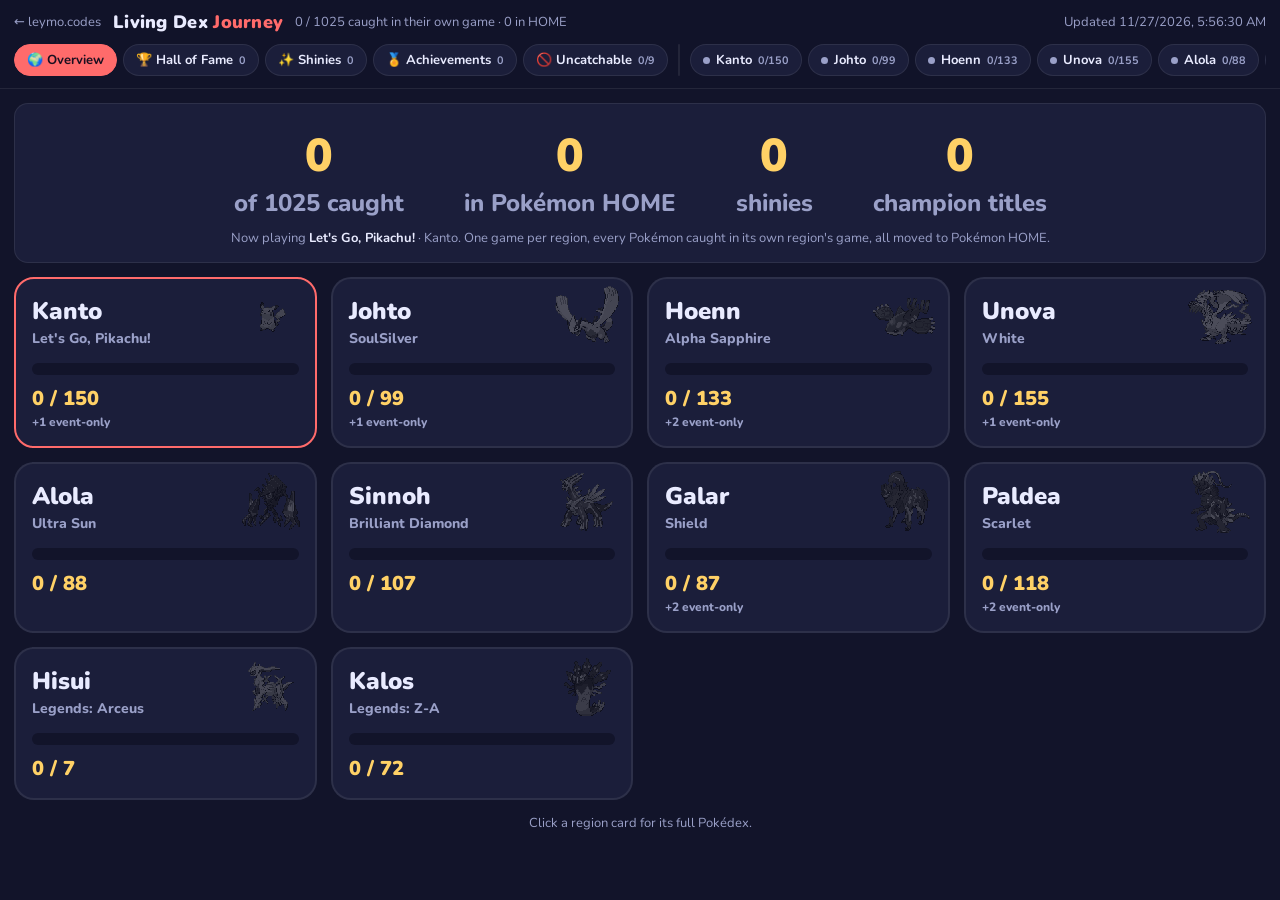
==== commit 39700289: "Living Dex page: consistent completion bars Co-Authored-By: Claude Opus 5.5 <noreply@anthropic.com> " ====
--- a/livingdex/index.html
+++ b/livingdex/index.html
@@ -189,6 +189,7 @@
 .bk-regions{display:grid;grid-template-columns:repeat(5,1fr);gap:22px}
 .bk-reg{position:relative;background:var(--panel);border:2px solid var(--line);border-radius:20px;padding:22px}
 .bk-ic{position:absolute;right:12px;top:6px;width:84px;height:84px;image-rendering:pixelated;opacity:.9;transform-origin:50% 90%}
+.bk-note{display:block;font-size:.6em;font-weight:800;color:var(--muted);margin-top:2px}
 .bk-ic.dim{filter:grayscale(1) brightness(.45);opacity:.55}
 .bk-reg .bar i{animation:bkfill 1.5s cubic-bezier(.3,.7,.3,1) var(--d) both}
 @keyframes bkfill{from{width:0}}
@@ -333,7 +334,9 @@
 function isPicked(r,gi,b){ return picksOf(r,gi).includes(b); }
 function unpicked(r,n){ if(n<r.range[0]||n>r.range[1]) return false; const g=groupOf(r,n); if(!g) return false; const ps=picksOf(r,g.gi); if(ps.length<groupCap(r,g.gi)||ps.includes(g.root)) return false; return !(S.dex[n]&&!S.via[n]); }
 function cantHere(r,n){ return CANT.has(how(r,n)[0])||unpicked(r,n); }
-function counts(r){let c=0,h=0,can=0,vo=0;for(let n=r.range[0];n<=r.range[1];n++){const v=S.dex[n]; if(v&&S.via[n]) vo++; else if(v===1)c++; else if(v===2)h++; if(!cantHere(r,n)) can++;}return {c,h,got:c+h,vo,all:c+h+vo,total:r.total,can};}
+let _NV={k:'',set:null};
+function neverSet(){ const k=REGIONS.map(r=>V(r).key).join(','); if(_NV.k!==k){ _NV={k,set:new Set(neverList().map(x=>x.n))}; } return _NV.set; }
+function counts(r){let c=0,h=0,can=0,vo=0,ext=0,fill=0,nm=0; const NV=neverSet(); for(let n=r.range[0];n<=r.range[1];n++){const v=S.dex[n], cant=cantHere(r,n); if(v){ fill++; if(S.via[n]) vo++; else if(cant) ext++; else if(v===1)c++; else h++; } else if(NV.has(n)) nm++; if(!cant) can++;} const reach=r.total-nm; return {c,h,got:c+h,vo,ext,all:fill,fill,reach,nm,done:fill>=reach,total:r.total,can};}
 const OKK=new Set(['wild','evolve','trade','breed','special','dlc']);
 function catchup(r){ const ri=REGIONS.indexOf(r), list=[]; for(const pr of REGIONS.slice(0,ri)) for(let n=pr.range[0];n<=pr.range[1];n++){ const h=V(r).how[n]; if(!h||!OKK.has(h[0])) continue; if(!cantHere(pr,n)) continue; if(!S.dex[n]||S.via[n]===r.id) list.push(n); } const done=list.filter(n=>S.dex[n]&&S.via[n]===r.id).length; return {list,done}; }
 function gameOf(id){ const r=R(id); return r?V(r).game:id; }
@@ -363,7 +366,7 @@
 let BRK={i:0,key:'',slides:[],timer:null,marqueeKey:''};
 function breakSlides(){
   let all=0,home=0,vo=0,shinies=[];
-  REGIONS.forEach(x=>{const c=counts(x); all+=c.got; home+=c.h; vo+=c.vo; S.regions[x.id].shinies.forEach(sh=>shinies.push(Object.assign({region:x.name},sh)));});
+  REGIONS.forEach(x=>{const c=counts(x); all+=c.fill; home+=c.h; vo+=c.vo; S.regions[x.id].shinies.forEach(sh=>shinies.push(Object.assign({region:x.name},sh)));});
   const cur=R(S.active), title=BREAK_TITLES[S.breakTitle||'soon'];
   const slides=[];
   slides.push(`<div class="bk-center"><div class="bk-kicker">Living Dex Journey</div><div class="bk-big">${esc(title)}</div><div class="bk-stats"><div><b>${all}</b><span>of 1025 caught</span></div>${vo?`<div><b style="color:var(--via)">${vo}</b><span>non-origin</span></div>`:''}<div><b>${home}</b><span>in Pokémon HOME</span></div><div><b>${shinies.length}</b><span>shinies</span></div></div><div class="bk-now">Now playing: <b>${esc(V(cur).game)}</b> · ${esc(cur.name)}</div></div>`);
@@ -410,9 +413,9 @@
     S=s; PUB.updated=d.updated; PUB.loaded=true; if(!PUB.tab) PUB.tab='overview'; renderPublic();
   }).catch(e=>{PUB.err=String(e); PUB.loaded=true; renderPublic();});
 }
-function regionCardsHtml(){ const NV=new Set(neverList().map(x=>x.n)); const ICON={kanto:25,johto:249,hoenn:382,unova:643,alola:800,sinnoh:483,galar:889,paldea:1007,hisui:493,kalos:718};
-  return `<div class="bk-regions">${REGIONS.map((x,i)=>{const c=counts(x), champ=S.regions[x.id].hof.team.some(t=>t.mon); let fill=0; for(let n=x.range[0];n<=x.range[1];n++) if(S.dex[n]||NV.has(n)) fill++; const done=fill>=c.total, d=(.25+i*.12).toFixed(2), pd=(1.9+i*.12).toFixed(2);
-    return `<div class="bk-reg ${x.id===S.active?'on':''} ${done?'done':''}" data-rcard="${x.id}" style="--d:${d}s;--pd:${pd}s"><img class="bk-ic ${S.dex[ICON[x.id]]||done?'':'dim'}" src="${SPRITE(ICON[x.id]||x.range[0])}" alt="">${done?'<div class="bk-done">COMPLETED!</div>':''}<div class="bk-rn">${esc(x.name)}${champ?' 🏆':''}</div><div class="bk-rg">${esc(V(x).game)}</div><div class="bar"><i class="h" style="width:${c.h/c.total*100}%"></i><i class="c" style="width:${c.c/c.total*100}%"></i><i style="background:var(--via);width:${c.vo/c.total*100}%"></i></div><div class="bk-rc"><span data-count="${c.got}" style="--d:${d}s">0</span> / ${c.total}${c.vo?` <span style="color:var(--via);font-size:20px">+<span data-count="${c.vo}">0</span></span>`:''}</div></div>`;}).join('')}</div>`; }
+function regionCardsHtml(){ const ICON={kanto:25,johto:249,hoenn:382,unova:643,alola:800,sinnoh:483,galar:889,paldea:1007,hisui:493,kalos:718};
+  return `<div class="bk-regions">${REGIONS.map((x,i)=>{const c=counts(x), champ=S.regions[x.id].hof.team.some(t=>t.mon); const done=c.done, d=(.25+i*.12).toFixed(2), pd=(1.9+i*.12).toFixed(2);
+    return `<div class="bk-reg ${x.id===S.active?'on':''} ${done?'done':''}" data-rcard="${x.id}" style="--d:${d}s;--pd:${pd}s"><img class="bk-ic ${S.dex[ICON[x.id]]||done?'':'dim'}" src="${SPRITE(ICON[x.id]||x.range[0])}" alt="">${done?'<div class="bk-done">COMPLETED!</div>':''}<div class="bk-rn">${esc(x.name)}${champ?' 🏆':''}</div><div class="bk-rg">${esc(V(x).game)}</div><div class="bar"><i class="h" style="width:${c.h/c.reach*100}%"></i><i class="c" style="width:${(c.c+c.ext)/c.reach*100}%"></i><i style="background:var(--via);width:${c.vo/c.reach*100}%"></i></div><div class="bk-rc"><span data-count="${c.fill}" style="--d:${d}s">0</span> / ${c.reach}${c.vo?` <span class="bk-note" style="color:var(--via)">${c.vo} from other games</span>`:''}${c.nm?` <span class="bk-note">+${c.nm} event-only</span>`:''}</div></div>`;}).join('')}</div>`; }
 function animCounts(root){ root.querySelectorAll('[data-count]').forEach(n=>{ const to=+n.dataset.count, t0=performance.now()+parseFloat(getComputedStyle(n).getPropertyValue('--d')||'0')*1000; const step=t=>{ const p=Math.min(1,Math.max(0,(t-t0)/1500)); n.textContent=Math.round(to*(1-Math.pow(1-p,3))); if(p<1) requestAnimationFrame(step); }; requestAnimationFrame(step); }); }
 function renderPublic(){
   const app=document.getElementById('app');
@@ -425,10 +428,10 @@
     const shinies=[]; REGIONS.forEach(x=>S.regions[x.id].shinies.forEach(y=>shinies.push(Object.assign({rg:x},y)))); shinies.sort((p,q)=>(q.t||0)-(p.t||0));
     const hofs=REGIONS.filter(x=>S.regions[x.id].hof.team.some(t=>t.mon)).sort((p,q)=>(S.regions[q.id].hof.date||'').localeCompare(S.regions[p.id].hof.date||''));
     const NL=neverList(), A=achNow(), ak=Object.keys(A).filter(k=>S.ach&&S.ach[k]).sort((p,q)=>(+S.ach[q]||0)-(+S.ach[p]||0));
-    const tabs2=SPEC.map(([id,l])=>`<button class="tab ${PUB.tab===id?'on':''}" data-ptab="${id}">${l}${id==='shinies'?` <small>${shinies.length}</small>`:id==='hof'?` <small>${hofs.length}</small>`:id==='ach'?` <small>${ak.length}</small>`:id==='never'?` <small>${NL.filter(x=>S.dex[x.n]).length}/${NL.length}</small>`:''}</button>`).join('')+'<span class="tabsep"></span>'+REGIONS.map(x=>{const kk=counts(x);return `<button class="tab" data-ptab="${x.id}"><span class="dot ${kk.got===kk.total?'done':''}"></span>${x.name} <small>${kk.got}/${kk.total}</small></button>`;}).join('');
+    const tabs2=SPEC.map(([id,l])=>`<button class="tab ${PUB.tab===id?'on':''}" data-ptab="${id}">${l}${id==='shinies'?` <small>${shinies.length}</small>`:id==='hof'?` <small>${hofs.length}</small>`:id==='ach'?` <small>${ak.length}</small>`:id==='never'?` <small>${NL.filter(x=>S.dex[x.n]).length}/${NL.length}</small>`:''}</button>`).join('')+'<span class="tabsep"></span>'+REGIONS.map(x=>{const kk=counts(x);return `<button class="tab" data-ptab="${x.id}"><span class="dot ${kk.done?'done':''}"></span>${x.name} <small>${kk.fill}/${kk.reach}</small></button>`;}).join('');
     const cur=R(S.active);
     let body='';
-    if(PUB.tab==='overview') body=`<div class="card pub-hero"><div class="bk-stats"><div><b data-count="${all}">0</b><span>of 1025 caught</span></div><div><b data-count="${home}">0</b><span>in Pokémon HOME</span></div><div><b data-count="${shinies.length}">0</b><span>shinies</span></div><div><b data-count="${hofs.length}">0</b><span>champion titles</span></div></div><p class="small" style="text-align:center">Now playing <b style="color:var(--text)">${esc(V(cur).game)}</b> · ${esc(cur.name)}. One game per region, every Pokémon caught in its own region's game, all moved to Pokémon HOME.</p></div><div class="pub-regions">${regionCardsHtml()}</div><p class="small" style="text-align:center">Click a region card for its full Pokédex.</p>`;
+    if(PUB.tab==='overview') body=`<div class="card pub-hero"><div class="bk-stats"><div><b data-count="${REGIONS.reduce((a,x)=>a+counts(x).fill,0)}">0</b><span>of 1025 caught</span></div><div><b data-count="${home}">0</b><span>in Pokémon HOME</span></div><div><b data-count="${shinies.length}">0</b><span>shinies</span></div><div><b data-count="${hofs.length}">0</b><span>champion titles</span></div></div><p class="small" style="text-align:center">Now playing <b style="color:var(--text)">${esc(V(cur).game)}</b> · ${esc(cur.name)}. One game per region, every Pokémon caught in its own region's game, all moved to Pokémon HOME.</p></div><div class="pub-regions">${regionCardsHtml()}</div><p class="small" style="text-align:center">Click a region card for its full Pokédex.</p>`;
     else if(PUB.tab==='hof') body=hofs.length?hofs.map(x=>hofHtml(x,'hf-pub')).join(''):'<div class="card"><p class="small">No champion teams yet. Check back soon!</p></div>';
     else if(PUB.tab==='shinies') body=`<div class="card"><h2>✨ Shiny collection (${shinies.length})</h2>${shinies.length?`<div class="pub-shinies">${shinies.map(x=>{const n=findNum(x.mon);return `<div class="pub-sh">${n?`<img src="${SPRITE(n,true)}" alt="">`:'<span style="font-size:40px">✨</span>'}<b>${esc(x.nick||x.mon||'Shiny')}</b><span>${x.nick?esc(x.mon)+' · ':''}${esc(x.rg.name)} · ${esc(V(x.rg).game)}</span></div>`;}).join('')}</div>`:'<p class="small">No shinies yet.</p>'}</div>`;
     else if(PUB.tab==='ach') body=`<div class="card"><h2>🏅 Achievements (${ak.length})</h2>${ak.length?`<div class="pub-ach">${ak.map(k2=>{const x=A[k2], d=+S.ach[k2]>1?new Date(+S.ach[k2]).toLocaleDateString():'';return `<div class="pub-a ${x.shiny?'shiny':''}">${x.mon?`<img src="${SPRITE(x.mon,!!x.shiny)}" alt="">`:`<span class="pi">${x.ic}</span>`}<div><b>${x.ic} ${esc(x.title)}</b><span>${esc(x.sub)}</span>${d?`<small>${d}</small>`:''}</div></div>`;}).join('')}</div>`:'<p class="small">No achievements yet. Champions, shinies and completed Pokédexes show up here.</p>'}</div>`;
@@ -438,7 +441,7 @@
   }
   const r=R(PUB.tab||'kanto'), g=V(r), st=S.regions[r.id], k=counts(r), nb=nextBoss(r), cu=catchup(r);
   const beaten=g.bosses.filter((b,i)=>BV(r).beat[i]).length;
-  const tabs=[['overview','🌍 Overview'],['hof','🏆 Hall of Fame'],['shinies','✨ Shinies'],['ach','🏅 Achievements'],['never','🚫 Uncatchable']].map(([id,l])=>`<button class="tab" data-ptab="${id}">${l}</button>`).join('')+'<span class="tabsep"></span>'+REGIONS.map(x=>{const kk=counts(x);return `<button class="tab ${x.id===r.id?'on':''}" data-ptab="${x.id}"><span class="dot ${kk.got===kk.total?'done':''}"></span>${x.name} <small>${kk.got}/${kk.total}</small></button>`;}).join('');
+  const tabs=[['overview','🌍 Overview'],['hof','🏆 Hall of Fame'],['shinies','✨ Shinies'],['ach','🏅 Achievements'],['never','🚫 Uncatchable']].map(([id,l])=>`<button class="tab" data-ptab="${id}">${l}</button>`).join('')+'<span class="tabsep"></span>'+REGIONS.map(x=>{const kk=counts(x);return `<button class="tab ${x.id===r.id?'on':''}" data-ptab="${x.id}"><span class="dot ${kk.done?'done':''}"></span>${x.name} <small>${kk.fill}/${kk.reach}</small></button>`;}).join('');
   const hasHof=st.hof.team.some(x=>x.mon);
   const fams=r.families.filter(fm=>{ const sts=fm.members.map(n=>S.dex[n]||0); if(PUB.filter==='got') return sts.some(v=>v); if(PUB.filter==='missing') return sts.some(v=>!v); if(PUB.filter==='via') return fm.members.some(n=>S.dex[n]&&S.via[n]); return true; }).map(fm=>`<div class="pfam">${fm.members.map(m=>{const s=S.dex[m]||0, via=s&&S.via[m];return `<div class="mon s${s} ${via?'via':''}" title="${esc(SP[m].name)}${via?' — caught in '+esc(gameOf(S.via[m]))+' (non-origin)':s===2?' — in HOME':s===1?' — caught':''}">${s?`<span class="st">${via?'via':s===2?'HOME':'✓'}</span>`:''}<img loading="lazy" src="${SPRITE(m)}" alt=""><div class="nm">${esc(SP[m].name)}</div><div class="no">#${String(m).padStart(4,'0')}</div></div>`;}).join('')}</div>`).join('')||'<p class="small">Nothing here yet.</p>';
   app.innerHTML=`
@@ -448,7 +451,7 @@
     <div class="card"><h2>${esc(r.name)}</h2><p class="gname">${esc(g.game)}</p><span class="chip">${esc(r.platform)}</span>
       <div class="row" style="justify-content:space-between;margin-top:12px"><b style="font-size:22px">${k.got} / ${k.can}</b><span class="small" style="margin:0">caught in ${esc(g.game)} · ${k.h} in HOME</span></div>
       <div class="bar" style="margin-top:6px"><i class="h" style="width:${k.can?k.h/k.can*100:0}%"></i><i class="c" style="width:${k.can?k.c/k.can*100:0}%"></i></div>
-      <p class="small">Whole region: ${k.all} / ${k.total}${k.vo?` · <span style="color:var(--via)">${k.vo} from other games</span>`:''}</p>
+      <p class="small">Whole region: ${k.fill} / ${k.reach}${k.vo?` · <span style="color:var(--via)">${k.vo} from other games</span>`:''}${k.nm?` · +${k.nm} event-only`:''}</p>
       ${cu.list.length?`<div class="row" style="justify-content:space-between;margin-top:10px"><span class="small" style="margin:0">Catch-up from earlier regions</span><b style="color:var(--via)">${cu.done} / ${cu.list.length}</b></div><div class="bar" style="margin-top:4px;height:8px"><i style="background:var(--via);width:${cu.done/cu.list.length*100}%"></i></div>`:''}
       <p class="small"><b>Bosses beaten:</b> ${beaten} / ${g.bosses.length}${nb&&beaten?` · next: ${esc(nb.name)} (Lv ${nb.lv})`:''}${!nb?' · all cleared 🏆':''}</p></div>
     <div class="card"><h2>✨ Shinies</h2>${st.shinies.length?st.shinies.map(x=>{const n=findNum(x.mon);return `<div class="shinyrow">${n?`<img src="${SPRITE(n,true)}" alt="">`:''}<div><div style="font-weight:800">${esc(x.nick||x.mon)}</div>${x.nick?`<div class="small" style="margin:0">${esc(x.mon)}</div>`:''}</div></div>`;}).join(''):'<p class="small">No shinies yet.</p>'}</div>
@@ -516,7 +519,7 @@
   const r=R(S.active), st=S.regions[r.id], k=counts(r), nb=nextBoss(r), g=V(r), bv=BV(r), cu=catchup(r);
   let all=0, allvo=0; REGIONS.forEach(x=>{const c=counts(x); all+=c.got; allvo+=c.vo;});
   const team=+st.team||0, over=nb&&team&&team>nb.cap;
-  const tabs=REGIONS.map(x=>{const kk=counts(x);return `<button class="tab ${x.id===S.active?'on':''}" data-tab="${x.id}"><span class="dot ${kk.got===kk.total?'done':(x.ds?'ds':'')}"></span>${x.name} <small>${kk.got}/${kk.total}</small></button>`;}).join('').replace(/tab on/g,S.never?'tab':'tab on')+(()=>{const L=neverList();return `<button class="tab ${S.never?'on':''}" data-never="1"><span class="dot"></span>🚫 Uncatchable <small>${L.filter(x=>S.dex[x.n]).length}/${L.length}</small></button>`;})();
+  const tabs=REGIONS.map(x=>{const kk=counts(x);return `<button class="tab ${x.id===S.active?'on':''}" data-tab="${x.id}"><span class="dot ${kk.done?'done':(x.ds?'ds':'')}"></span>${x.name} <small>${kk.fill}/${kk.reach}</small></button>`;}).join('').replace(/tab on/g,S.never?'tab':'tab on')+(()=>{const L=neverList();return `<button class="tab ${S.never?'on':''}" data-never="1"><span class="dot"></span>🚫 Uncatchable <small>${L.filter(x=>S.dex[x.n]).length}/${L.length}</small></button>`;})();
   if(S.never) return renderNever(tabs);
   const bosses=g.bosses.map((b,i)=>`<div class="boss ${bv.beat[i]?'beat':''} ${nb&&nb.i===i?'next':''}"><input type="checkbox" data-beat="${i}" ${bv.beat[i]?'checked':''}><span class="bn">${esc(b[0])}</span><input type="number" min="1" max="100" data-lv="${i}" value="${bossLevel(r,i)}" title="Ace level (editable)"></div>`).join('');
   const f=S.filter, q=(S.search||'').toLowerCase();
@@ -606,7 +609,7 @@
       <div class="row" style="justify-content:space-between"><span class="small" style="margin:0">Caught in ${esc(g.game)}</span><b style="font-size:22px">${k.got} / ${k.can}</b></div>
       <div class="bar" style="margin-top:6px"><i class="h" style="width:${k.can?k.h/k.can*100:0}%"></i><i class="c" style="width:${k.can?k.c/k.can*100:0}%"></i></div>
       <div class="legend"><span><b style="background:var(--home)"></b>${k.h} in HOME</span><span><b style="background:var(--accent2)"></b>${k.c} caught (not moved yet)</span><span>${k.can-k.got} still catchable here</span></div>
-      <p class="small">Whole region: <b style="color:var(--text)">${k.all} / ${k.total}</b>${k.vo?` · <span style="color:var(--via)">${k.vo} filled from other games</span>`:''} · ${k.total-k.can} can't be caught in ${esc(g.game)}</p>
+      <p class="small">Whole region: <b style="color:var(--text)">${k.fill} / ${k.reach}</b>${k.nm?` <span>(+${k.nm} event-only not counted)</span>`:''}${k.vo?` · <span style="color:var(--via)">${k.vo} filled from other games</span>`:''} · ${k.total-k.can} can't be caught in ${esc(g.game)}</p>
       ${cu.list.length?`<div class="row" style="justify-content:space-between;margin-top:10px"><span class="small" style="margin:0">Catch-up: earlier regions' missing Pokémon you can get here</span><b style="font-size:18px;color:var(--via)">${cu.done} / ${cu.list.length}</b></div>
       <div class="bar" style="margin-top:6px"><i style="background:var(--via);width:${cu.done/cu.list.length*100}%"></i></div>`:''}</div>
     ${cu.list.length?`<details class="card cu" ${S.cuOpen?'open':''} id="cudet"><summary><h2 style="display:inline">↩ Catch-up in ${esc(g.game)} (${cu.done}/${cu.list.length})</h2></summary>
@@ -719,7 +722,7 @@
     { let fill=0,need=0,full=true; for(let n=r.range[0];n<=r.range[1];n++){ if(S.dex[n]) fill++; else full=false; if(!NV.has(n)){ need++; } } const filledReach=[...Array(r.range[1]-r.range[0]+1).keys()].every(i=>{const n=r.range[0]+i;return S.dex[n]||NV.has(n);});
       if(filledReach&&!full) A['region:'+r.id]={ic:'🗺️',title:`${r.name} dex filled!`,sub:`Every ${r.name} Pokémon you can catch on the journey${k.vo?` (${k.vo} from other games)`:''}`,mon:r.range[1]};
       if(full){ A['region:'+r.id]=A['region:'+r.id]||{ic:'🗺️',title:`${r.name} dex filled!`,sub:`All ${k.total} ${r.name} Pokémon`,mon:r.range[1]}; A['full:'+r.id]={ic:'💯',title:`${r.name} 100%!`,sub:`All ${k.total} ${r.name} Pokémon, even the uncatchable ones`,mon:r.range[1]}; } }
-    if(cu.list.length&&cu.done>=cu.list.length) A['cu:'+g.key]={ic:'🟣',title:'Catch-up complete!',sub:`All ${cu.list.length} missing Pokémon from earlier regions caught in ${g.game}`,mon:cu.list[cu.list.length-1]};
+    if(cu.list.length&&cu.done&&cu.done>=cu.list.length) A['cu:'+g.key]={ic:'🟣',title:'Catch-up complete!',sub:`All ${cu.list.length} missing Pokémon from earlier regions caught in ${g.game}`,mon:cu.list[cu.list.length-1]};
     const nb=g.bosses.length; if(nb&&bv.beat[nb-1]) A['champ:'+g.key]={ic:'👑',title:r.id==='hisui'?'Arceus awaits!':'Champion!',sub:`${g.bosses[nb-1][0]} defeated in ${g.game}`,mon:(findNum((S.regions[r.id].hof.team[1]||{}).mon)||findNum((S.regions[r.id].hof.team[0]||{}).mon)||0)};
     (S.regions[r.id].shinies||[]).forEach(x=>{ A['sh:'+x.t]={ic:'✨',title:'Shiny found!',sub:x.nick?`${x.nick} the ${x.mon}`:(x.mon||'A shiny!'),mon:findNum(x.mon)||0,shiny:true}; });
   });
